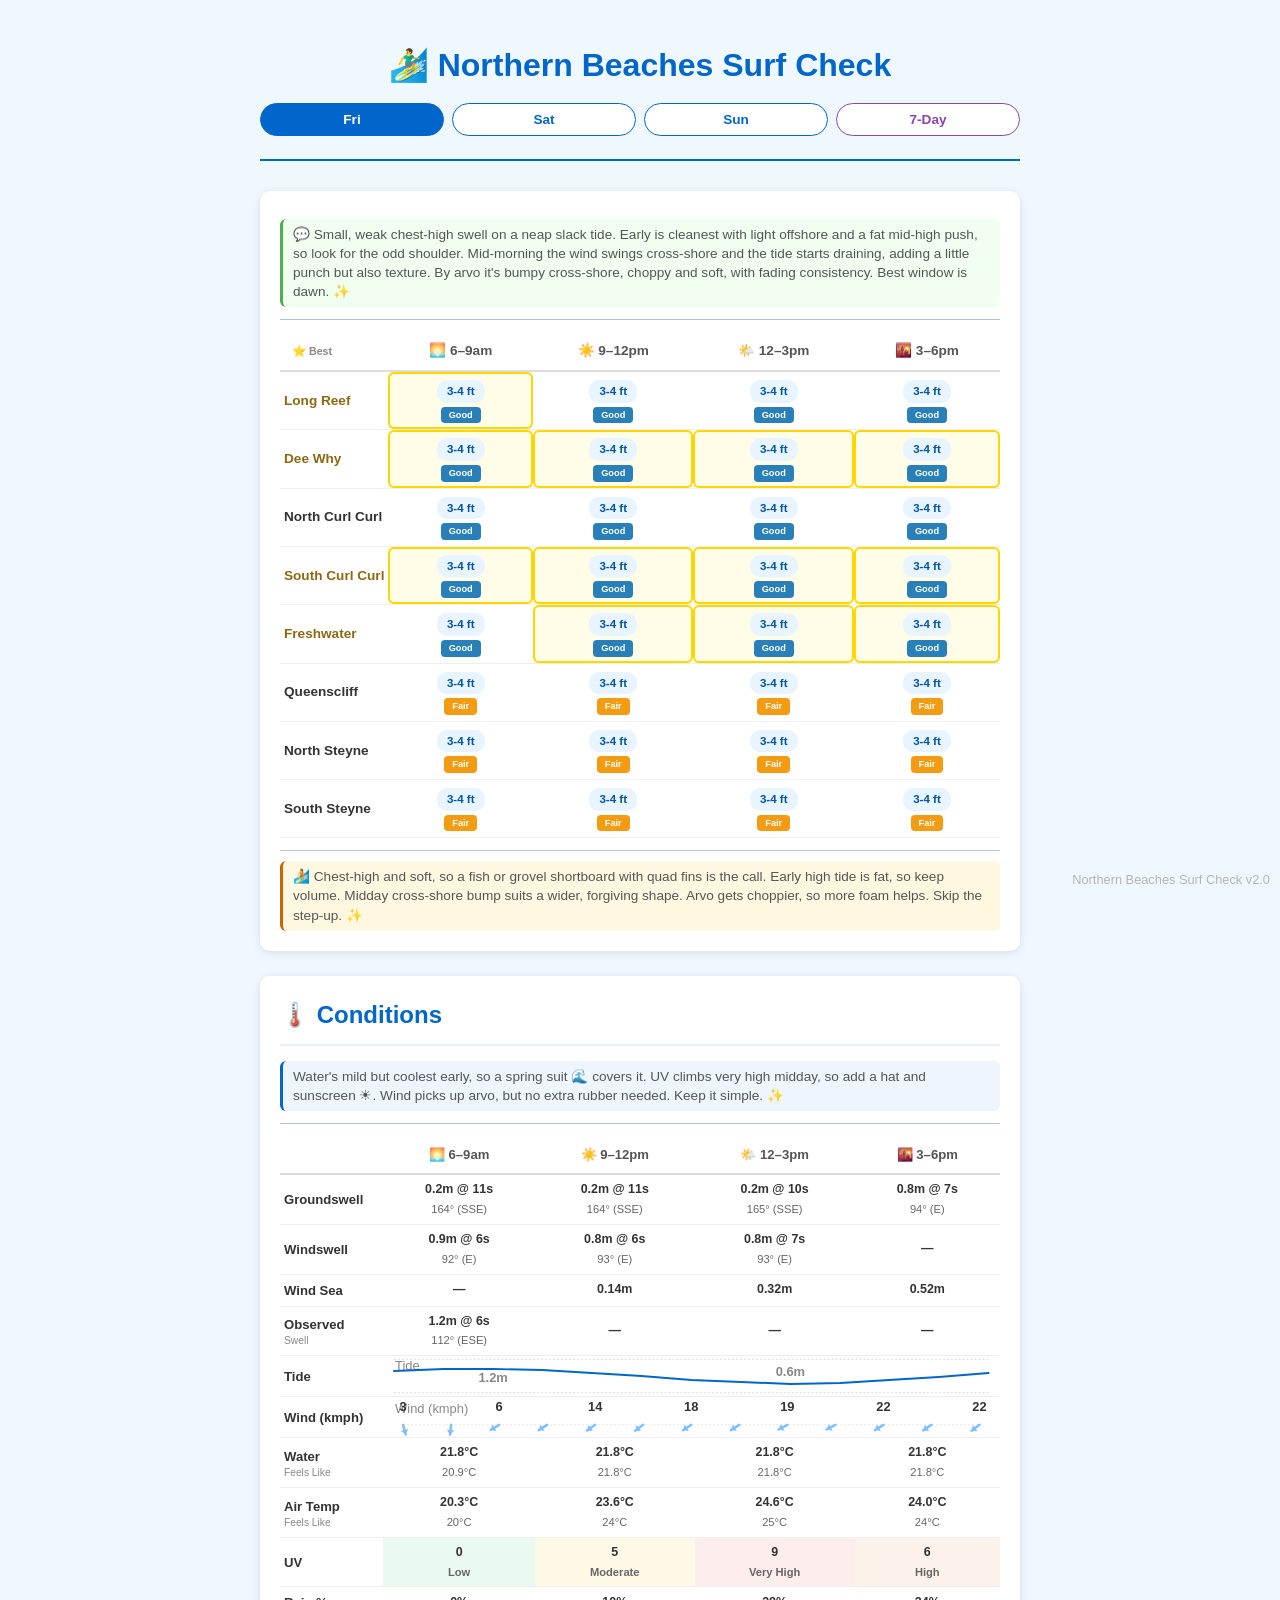
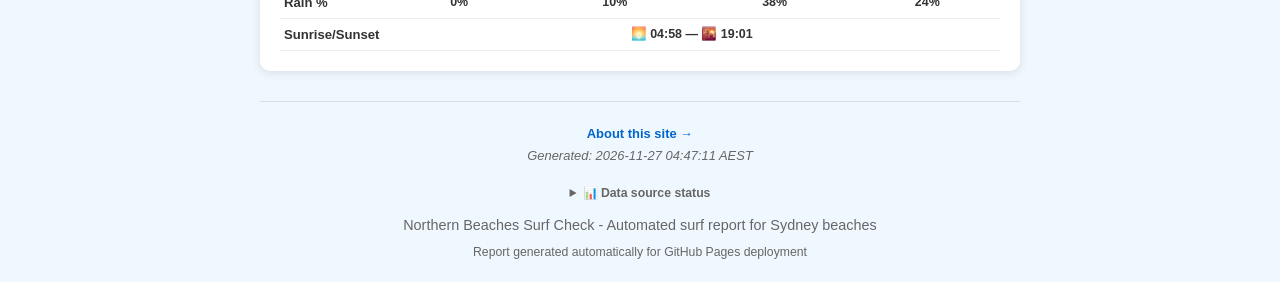
==== index.html @ 26c24b38 "Daily surf report 2026-11-27" ====
<!DOCTYPE html>
<html lang="en">
<head>
  <meta charset="UTF-8">
  <meta name="viewport" content="width=device-width, initial-scale=1.0, user-scalable=no">
  <title>Northern Beaches Surf Check</title>
  <style>
/* Northern Beaches Surf Check — main stylesheet */
* {
    margin: 0;
    padding: 0;
    box-sizing: border-box;
}
html {
    overflow-x: hidden;
}
body {
    font-family: -apple-system, BlinkMacSystemFont, 'Segoe UI', Roboto, sans-serif;
    line-height: 1.6;
    color: #333;
    max-width: 800px;
    margin: 0 auto;
    padding: 100px 20px 20px;
    background-color: #f0f8ff;
    overflow-x: hidden;
}
header {
    position: fixed;
    top: 0;
    left: 0;
    right: 0;
    z-index: 100;
    background: #f0f8ff;
    display: flex;
    flex-direction: column;
    align-items: center;
    gap: 4px;
    padding: 6px 10px;
    border-bottom: 2px solid #0066cc;
}
h1 {
    color: #0066cc;
    font-size: 0.95em;
    margin: 0;
}
.day-nav {
    display: flex;
    gap: 8px;
    justify-content: space-between;
    margin-bottom: 8px;
    width: 100%;
}
.day-btn {
    flex: 1;
    min-width: 0;
    padding: 8px 8px;
    border: 1.5px solid #0066cc;
    border-radius: 20px;
    background: white;
    color: #0066cc;
    font-size: 0.85em;
    font-weight: 700;
    cursor: pointer;
    transition: background 0.15s, color 0.15s;
}
@media (max-width: 400px) {
    .day-btn { padding: 7px 6px; font-size: 0.8em; }
    .day-nav { gap: 6px; }
}
.day-btn:hover {
    background: #e6f2ff;
}
.day-btn.active {
    background: #0066cc;
    color: white;
}
.outlook-btn {
    border-color: #8e44ad;
    color: #8e44ad;
}
.outlook-btn:hover {
    background: #f3e8ff;
}
.day-btn.active.outlook-btn {
    background: #8e44ad;
    border-color: #8e44ad;
    color: white;
}
.timeframe-nav {
    display: flex;
    gap: 4px;
    flex-wrap: wrap;
    justify-content: center;
    width: 100%;
}
.tf-btn {
    padding: 4px 10px;
    border: 1.5px solid #0066cc;
    border-radius: 20px;
    background: white;
    color: #0066cc;
    font-size: 0.75em;
    font-weight: 600;
    cursor: pointer;
    transition: background 0.15s, color 0.15s;
    white-space: nowrap;
}
.tf-btn:hover {
    background: #e6f2ff;
}
.tf-btn.active {
    background: #0066cc;
    color: white;
}
.timestamp {
    color: #666;
    font-style: italic;
    font-size: 0.6em;
    margin: 0;
}
@media (min-width: 600px) {
    body {
        padding: 20px;
    }
    header {
        position: static;
        display: flex;
        flex-direction: column;
        padding: 20px 0 15px;
        margin-bottom: 30px;
    }
    h1 {
        font-size: 2.0em;
        margin-bottom: 8px;
    }
    .timeframe-nav {
        gap: 8px;
        margin-bottom: 6px;
    }
    .tf-btn {
        padding: 6px 18px;
        font-size: 0.9em;
    }
    .timestamp {
        font-size: 0.9em;
    }
}
.section {
    background: white;
    margin-bottom: 25px;
    padding: 20px;
    border-radius: 10px;
    box-shadow: 0 2px 10px rgba(0,0,0,0.1);
}
h2 {
    color: #0066cc;
    border-bottom: 2px solid #e6f2ff;
    padding-bottom: 10px;
    margin-bottom: 15px;
}
.condition-item {
    display: flex;
    justify-content: space-between;
    margin-bottom: 10px;
    padding: 10px;
    background-color: #f8f9fa;
    border-radius: 5px;
    cursor: help;
    border-bottom: 1px dashed #ccc;
}
.label {
    font-weight: 600;
    color: #555;
}
.value {
    font-weight: 500;
    color: #333;
    cursor: help;
    position: relative;
}
.value .tooltip {
    visibility: hidden;
    opacity: 0;
    position: absolute;
    bottom: calc(100% + 8px);
    left: 50%;
    transform: translateX(-50%);
    background: #333;
    color: #fff;
    padding: 6px 10px;
    border-radius: 6px;
    font-size: 0.8rem;
    font-weight: 400;
    white-space: nowrap;
    z-index: 10;
    pointer-events: none;
    transition: opacity 0.15s ease;
}
.value .tooltip::after {
    content: '';
    position: absolute;
    top: 100%;
    left: 50%;
    transform: translateX(-50%);
    border: 6px solid transparent;
    border-top-color: #333;
}
.value:hover .tooltip {
    visibility: visible;
    opacity: 1;
}
.surf-label {
    position: relative;
    cursor: help;
}
.surf-label .tooltip {
    visibility: hidden;
    opacity: 0;
    position: absolute;
    bottom: calc(100% + 4px);
    left: 50%;
    transform: translateX(-50%);
    background: #333;
    color: #fff;
    padding: 3px 7px;
    border-radius: 4px;
    font-size: 0.7rem;
    font-weight: 400;
    white-space: nowrap;
    z-index: 10;
    pointer-events: none;
}
.surf-label:hover .tooltip {
    visibility: visible;
    opacity: 1;
}
.beach-grid {
    display: grid;
    grid-template-columns: repeat(auto-fit, minmax(250px, 1fr));
    gap: 20px;
    margin-top: 20px;
}
.beach-card {
    border: 2px solid #e6f2ff;
    border-radius: 10px;
    padding: 15px;
    background-color: #f8f9fa;
}
.beach-name {
    font-size: 1.3em;
    font-weight: bold;
    color: #0066cc;
    margin-bottom: 10px;
    display: flex;
    justify-content: space-between;
    align-items: center;
}
.beach-aspect {
    font-size: 0.9em;
    color: #666;
    background: #e6f2ff;
    padding: 2px 6px;
    border-radius: 3px;
}
.surf-info {
    display: flex;
    justify-content: space-between;
    margin: 10px 0;
}
.surf-detail {
    text-align: center;
}
.surf-value {
    font-size: 1.5em;
    font-weight: bold;
    color: #0066cc;
}
.surf-label {
    font-size: 0.9em;
    color: #666;
}
.beach-card .surf-info {
    display: grid;
    grid-template-columns: repeat(4, 1fr);
    gap: 4px;
}
.beach-card .surf-detail .surf-value {
    font-size: 1.1em;
    white-space: nowrap;
}
.beach-card .surf-detail:first-child .surf-value {
    display: inline-block;
    border: 2px solid #b3d4ff;
    border-radius: 8px;
    padding: 2px 10px;
    background: #f0f8ff;
}
.beach-card .surf-detail .surf-value {
    min-height: 2.2em;
    display: inline-flex;
    align-items: center;
    justify-content: center;
}
.rating-row {
    margin: 10px 0;
    display: flex;
    align-items: center;
    gap: 8px;
}
.rating-badge {
    display: inline-block;
    font-size: 0.85em;
    font-weight: 700;
    color: #fff;
    padding: 3px 12px;
    border-radius: 12px;
    white-space: nowrap;
}
.board {
    font-weight: bold;
    color: #8b4513;
    background: #f5deb3;
    padding: 2px 6px;
    border-radius: 3px;
    font-size: 0.9em;
}
.board-rec {
    font-size: 0.85em;
    color: #555;
    background: #fff8e1;
    padding: 6px 10px;
    border-radius: 6px;
    margin-top: 4px;
    border-left: 3px solid #cc6600;
    line-height: 1.4;
}
.rec-sep {
    border: none;
    border-top: 1.5px solid #b0c8d8;
    margin: 12px 0 10px 0;
}
.forecaster-note {
    font-size: 0.85em;
    color: #555;
    background: #f0fff0;
    padding: 6px 10px;
    border-radius: 6px;
    margin-top: 8px;
    border-left: 3px solid #4caf50;
    line-height: 1.4;
}
.gear-note {
    font-size: 0.85em;
    color: #555;
    background: #eef5ff;
    padding: 6px 10px;
    border-radius: 6px;
    margin-top: 4px;
    border-left: 3px solid #0066cc;
    line-height: 1.4;
}
.outlook-llm-note {
    font-size: 0.9em;
    color: #444;
    background: #f9f0ff;
    padding: 10px 14px;
    border-radius: 8px;
    margin-top: 12px;
    border-left: 3px solid #8e44ad;
    line-height: 1.5;
}
.conditions-grid {
    display: grid;
    grid-template-columns: 1fr 1fr;
    gap: 20px;
    margin-bottom: 25px;
}
.conditions-grid .section {
    margin-bottom: 0;
}
@media (max-width: 600px) {
    .conditions-grid {
        grid-template-columns: 1fr;
    }
}
.rec-card {
    text-align: center;
    padding: 20px;
    background: #e6f2ff;
    border-radius: 10px;
}
.best-beach-cards {
    display: flex;
    flex-direction: column;
    gap: 10px;
    margin-top: 12px;
    margin-bottom: 12px;
}
.best-beach-card {
    display: flex;
    align-items: center;
    justify-content: flex-start;
    gap: 14px;
    padding: 14px 18px;
    width: 100%;
    background: #fffde7;
    border: 2px solid #ffd700;
    border-radius: 10px;
    text-decoration: none;
    transition: transform 0.1s, box-shadow 0.1s;
    cursor: pointer;
    flex-wrap: nowrap;
}
.best-beach-card:hover {
    transform: translateY(-2px);
    box-shadow: 0 4px 12px rgba(255, 215, 0, 0.4);
}
.best-beach-card-badge {
    display: inline-block;
    background: #ffd700;
    color: #8b6914;
    font-size: 0.7em;
    font-weight: bold;
    padding: 2px 8px;
    border-radius: 10px;
    white-space: nowrap;
}
.best-beach-card-name {
    font-weight: bold;
    color: #0066cc;
    font-size: 1.0em;
    overflow: hidden;
    text-overflow: ellipsis;
    white-space: nowrap;
    flex-shrink: 1;
    min-width: 0;
}
.best-beach-card-wave {
    font-weight: bold;
    color: #0066cc;
    font-size: 1.0em;
    display: inline-block;
    border: 2px solid #b3d4ff;
    border-radius: 8px;
    padding: 2px 10px;
    background: #f0f8ff;
    flex-shrink: 0;
}
.best-beach-card-rating {
    flex-shrink: 0;
}
@media (max-width: 420px) {
    .best-beach-card-badge {
        display: none;
    }
    .best-beach-card {
        gap: 6px;
        padding: 10px 10px;
    }
    .best-beach-card-wave {
        font-size: 0.85em;
        padding: 1px 7px;
    }
    .best-beach-card-rating {
        font-size: 0.85em;
    }
    .best-beach-card-name {
        font-size: 0.85em;
    }
}
.rec-detail {
    font-size: 0.95em;
    color: #555;
    margin-top: 4px;
}
.summary-label {
    font-size: 0.9em;
    color: #555;
}
.footer {
    text-align: center;
    margin-top: 30px;
    padding-top: 20px;
    border-top: 1px solid #ddd;
    color: #666;
    font-size: 0.9em;
}
.watermark {
    position: fixed;
    bottom: 10px;
    right: 10px;
    font-size: 0.8em;
    color: #999;
    opacity: 0.7;
}
.beach-card-best {
    border-color: #ffd700;
    border-width: 3px;
    background: linear-gradient(135deg, #fffde7 0%, #fff8e1 100%);
}
.best-beach-badge {
    display: inline-block;
    background: #ffd700;
    color: #8b6914;
    font-size: 0.8em;
    font-weight: bold;
    padding: 2px 8px;
    border-radius: 10px;
    white-space: nowrap;
}
@media (max-width: 599px) {
    .timeframe-content {
        margin-top: 10px;
    }
}

/* ── Interactive Timeline Chart ──────────────────────── */
.timeline-chart {
    width: 100%;
    margin: 4px 0 2px 0;
}
.tl-day {
    display: none;
}
.tl-day-label {
    display: none;
}
.tl-info-bar {
    font-size: 0.65em;
    color: #333;
    text-align: center;
    padding: 3px 0 3px 0;
    line-height: 1.3;
    white-space: nowrap;
    overflow: hidden;
    text-overflow: ellipsis;
}
.tl-slider {
    position: relative;
    height: 26px;
    margin: 0 16px;
    cursor: pointer;
    touch-action: none;
}
.tl-slider-track {
    position: absolute;
    top: 50%;
    left: 0;
    right: 0;
    height: 4px;
    background: #bbbbbb;
    border-radius: 3px;
    transform: translateY(-50%);
}
.tl-slider-dot {
    position: absolute;
    top: 50%;
    width: 18px;
    height: 18px;
    border-radius: 50%;
    background: white;
    border: 3px solid #b3d4ff;
    transform: translate(-50%, -50%);
    cursor: pointer;
    transition: background 0.15s, border-color 0.15s, transform 0.15s, box-shadow 0.15s;
    z-index: 1;
}
.tl-slider-dot:hover {
    background: #e6f2ff;
    border-color: #0066cc;
}
.tl-slider-dot.active {
    background: #0066cc;
    border-color: #0066cc;
    transform: translate(-50%, -50%) scale(1.3);
    box-shadow: 0 0 6px rgba(0, 102, 204, 0.4);
}

@media (min-width: 600px) {
    .timeline-chart {
        margin: 6px 0 4px 0;
        max-width: 700px;
    }
}

/* ── Beach Matrix Table (daily overview) ──────────────────── */
.beach-matrix-wrap {
    overflow-x: auto;
    margin-top: 12px;
    -webkit-overflow-scrolling: touch;
}
.beach-matrix {
    width: 100%;
    border-collapse: collapse;
    font-size: 0.85em;
    min-width: 480px;
}
.bm-header {
    padding: 8px 6px;
    text-align: center;
    font-weight: 600;
    color: #555;
    border-bottom: 2px solid #ddd;
    white-space: nowrap;
}
.bm-beach-col {
    text-align: left;
    width: 100px;
    min-width: 80px;
}
.bm-tf-col {
    width: auto;
}
.bm-row td {
    padding: 6px 4px;
    border-bottom: 1px solid #eee;
    vertical-align: middle;
}
.bm-beach-cell {
    font-weight: 600;
    color: #333;
    padding-left: 4px;
    white-space: nowrap;
}
.bm-cell {
    text-align: center;
    padding: 8px 4px;
    border-radius: 4px;
    transition: background 0.15s;
}
.bm-cell-best {
    background: #fffde7;
    box-shadow: inset 0 0 0 2px #ffd700;
    border-radius: 6px;
}
.bm-row-best .bm-beach-cell {
    color: #8b6914;
}
.bm-cell-wave {
    font-weight: bold;
    color: #0066cc;
    font-size: 0.95em;
    margin-bottom: 2px;
}

.bm-cell-rating {
    font-size: 0.85em;
}
.bm-cell-rating .rating-badge {
    font-size: 0.8em;
    padding: 1px 8px;
}
@media (max-width: 420px) {
    .beach-matrix {
        font-size: 0.75em;
        min-width: 360px;
    }
    .bm-cell-wave {
        font-size: 0.85em;
    }
    .bm-beach-cell {
        font-size: 0.85em;
    }
}

/* ── Best Toggle ──────────────────────────────────────────── */
.bm-best-toggle {
    cursor: pointer;
    user-select: none;
    -webkit-user-select: none;
    display: inline-flex;
    align-items: center;
    gap: 2px;
    font-size: 0.78em;
    font-weight: 600;
    color: #888;
    padding: 2px 6px;
    border-radius: 4px;
    transition: color 0.2s, background 0.2s;
}
.bm-best-toggle:hover {
    background: #eef6ff;
    color: #0066cc;
}
.bm-best-toggle.active {
    color: #8b6914;
    background: #fffde7;
}
.bm-best-icon {
    display: inline-block;
    transition: transform 0.3s ease;
    font-size: 1.1em;
    line-height: 1;
}
.bm-best-toggle.active .bm-best-icon {
    transform: rotate(360deg) scale(0.85);
}

/* ── Row hiding for best toggle ─────────────────────────── */
.bm-row-hide {
    display: none !important;
}

/* ── UV Index Cell Styling ────────────────────────────── */
.uv-cell {
    font-weight: 700;
}
.uv-low {
    color: #27ae60;
    background: #eafaf1;
}
.uv-moderate {
    color: #f39c12;
    background: #fef9e7;
}
.uv-high {
    color: #e67e22;
    background: #fdf2e9;
}
.uv-very-high {
    color: #e74c3c;
    background: #fdedec;
}
.uv-extreme {
    color: #8e44ad;
    background: #f4ecf7;
}
.uv-unknown {
    color: #999;
}

/* ── Conditions Matrix ─────────────────────────────────────── */
.conditions-matrix {
    width: 100%;
    border-collapse: collapse;
    font-size: 0.82em;
    min-width: 400px;
}
.cm-row td {
    padding: 5px 4px;
    border-bottom: 1px solid #eee;
    vertical-align: middle;
}
.cm-label-cell {
    font-weight: 600;
    color: #333;
    padding: 6px 4px 6px 8px;
    white-space: nowrap;
    width: 60px;
    min-width: 50px;
}
.cm-label-sub {
    font-size: 0.78em;
    font-weight: 500;
    color: #888;
    line-height: 1.2;
}
.cm-cell {
    text-align: center;
    padding: 6px 4px;
}
.cm-cell-value {
    font-weight: 600;
    color: #333;
    font-size: 0.95em;
}
.cm-cell-detail {
    font-size: 0.85em;
    color: #666;
    margin-top: 1px;
}
.cm-sunrise {
    font-size: 0.85em;
    color: #666;
    text-align: center;
    margin-top: 10px;
    padding-top: 8px;
    border-top: 1px solid #eee;
}
@media (max-width: 420px) {
    .conditions-matrix {
        font-size: 0.72em;
        min-width: 320px;
    }
    .cm-cell-value {
        font-size: 0.85em;
    }
    .cm-label-cell {
        font-size: 0.85em;
    }
}

/* Whole-day beach detail cards */
.beach-day-card {
    margin-top: 10px;
    border: 1px solid #e0e0e0;
    border-radius: 8px;
    padding: 10px;
    background: #fff;
}
.beach-day-header {
    display: flex;
    justify-content: space-between;
    align-items: center;
    margin-bottom: 8px;
}
.beach-day-name {
    font-weight: bold;
    font-size: 1em;
    color: #333;
}
.beach-day-aspect {
    font-size: 0.8em;
    color: #888;
}
.beach-day-cells {
    display: grid;
    grid-template-columns: repeat(4, 1fr);
    gap: 6px;
}
.beach-day-header-row {
    display: grid;
    grid-template-columns: repeat(4, 1fr);
    gap: 6px;
    margin-bottom: 4px;
}
.beach-day-header-cell {
    text-align: center;
    font-size: 0.78em;
    font-weight: 600;
    color: #666;
    padding: 2px 0;
}
.beach-day-cell {
    border: 1px solid #e8e8e8;
    border-radius: 6px;
    padding: 6px;
    background: #fafafa;
    font-size: 0.8em;
    min-width: 0;
    text-align: center;
}
.beach-day-best {
    border-color: #ffd700;
    background: #fffef0;
}
.bd-tf-label {
    font-weight: bold;
    font-size: 0.9em;
    color: #555;
    margin-bottom: 4px;
}
.rating-badge {
    display: inline-block;
    font-size: 0.8em;
    padding: 1px 8px;
    border-radius: 4px;
    color: #fff;
    font-weight: bold;
    max-width: 100%;
    box-sizing: border-box;
}
.beach-aspect-box {
    display: inline-block;
    background: #e8f4ff;
    color: #0055a5;
    font-weight: 600;
    font-size: 0.85em;
    padding: 2px 10px;
    border-radius: 4px;
    margin-left: auto;
    min-width: 40px;
    text-align: center;
}
.beach-day-header {
    display: flex;
    align-items: center;
    justify-content: space-between;
}
.bd-detail {
    color: #666;
    font-size: 0.85em;
    line-height: 1.3;
}
.bd-board {
    font-size: 0.85em;
    color: #555;
    background: #fff8e1;
    padding: 5px 10px;
    border-radius: 6px;
    margin-top: 6px;
    border-left: 3px solid #cc6600;
    line-height: 1.4;
}
.bd-note {
    font-size: 0.82em;
    color: #555;
    background: #f0fff0;
    border-left: 2px solid #4caf50;
    padding: 5px 8px;
    margin-top: 6px;
    border-radius: 4px;
    line-height: 1.4;
}

/* Rounded blue wave height boxes */
.bm-cell-wave {
    display: inline-block;
    background: #e8f4ff;
    color: #0055a5;
    font-weight: 600;
    font-size: 0.85em;
    padding: 2px 10px;
    border-radius: 10px;
    margin: 2px 0;
}

/* Detail items stacked vertically */
.bd-detail {
    color: #666;
    font-size: 0.82em;
    line-height: 1.3;
    text-align: center;
    margin-top: 2px;
}

/* ── Beach Detail Modal ──────────────────────── */
.beach-modal-overlay {
    display: none;
    position: fixed;
    inset: 0;
    z-index: 1000;
    background: rgba(0,0,0,0.5);
    justify-content: center;
    align-items: center;
    padding: 16px;
    overscroll-behavior: none;
    -webkit-overflow-scrolling: auto;
}
.beach-modal-overlay.open {
    display: flex;
}
.beach-modal {
    background: #fff;
    border-radius: 12px;
    max-width: 480px;
    width: 100%;
    max-height: min(90vh, 600px);
    display: flex;
    flex-direction: column;
    box-shadow: 0 8px 40px rgba(0,0,0,0.25);
    animation: modalFadeIn 0.2s ease;
    position: relative;
    border: 1.5px solid #bfd8f0;
}
@keyframes modalFadeIn {
    from { opacity: 0; transform: translateY(20px); }
    to { opacity: 1; transform: translateY(0); }
}
.beach-modal-titlebar {
    display: flex;
    align-items: center;
    justify-content: space-between;
    padding: 10px 14px;
    background: linear-gradient(135deg, #e6f2ff 0%, #cce5ff 100%);
    border-bottom: 1.5px solid #bfd8f0;
    border-radius: 11px 11px 0 0;
    flex-shrink: 0;
}
.beach-modal-title {
    display: flex;
    align-items: center;
    gap: 8px;
    flex: 1;
    min-width: 0;
}
.beach-modal-title-name {
    font-weight: 700;
    font-size: 1.05em;
    color: #0066cc;
    white-space: nowrap;
    overflow: hidden;
    text-overflow: ellipsis;
}
.beach-modal-title-aspect {
    display: inline-flex;
    align-items: center;
    justify-content: center;
    background: #e8f4ff;
    color: #0055a5;
    font-weight: 600;
    font-size: 0.83em;
    padding: 2px 10px;
    border-radius: 4px;
    white-space: nowrap;
    flex-shrink: 0;
    line-height: 1.5;
    margin-left: auto;
    margin-right: 8px;
}
.beach-modal-close {
    background: transparent;
    border: 1.5px solid #99c6e6;
    width: 32px;
    height: 32px;
    border-radius: 6px;
    font-size: 1.1em;
    line-height: 1;
    text-align: center;
    cursor: pointer;
    color: #0066cc;
    transition: background 0.12s, color 0.12s;
    flex-shrink: 0;
    display: flex;
    align-items: center;
    justify-content: center;
}
.beach-modal-close:hover {
    background: #0066cc;
    color: white;
}
.beach-modal-close:active {
    background: #004d99;
    color: white;
}
.beach-modal-body {
    padding: 12px 20px 20px;
    overflow-y: auto;
    -webkit-overflow-scrolling: touch;
    overscroll-behavior: contain;
    touch-action: pan-y;
}
.beach-note-modal {
    font-size: 0.82em;
    color: #777;
    line-height: 1.4;
    margin-bottom: 4px;
}
.beach-modal-body .beach-card {
    border: none;
    background: transparent;
    padding: 0;
}
.beach-modal-body .beach-card-best {
    background: transparent;
    border: none;
}
.beach-modal-body .beach-day-card {
    border: none;
    background: transparent;
    padding: 0;
    margin-top: 0;
}
.beach-modal-body .beach-day-header {
    margin-bottom: 12px;
}
.beach-modal-body .beach-day-name {
    font-size: 1.4em;
}

/* ── Compact Beach List (timeframe view) ──────── */
.beach-list {
    display: flex;
    flex-direction: column;
    gap: 2px;
    margin-top: 12px;
}
.beach-list-row {
    display: flex;
    align-items: center;
    gap: 10px;
    padding: 10px 14px;
    background: #f8f9fa;
    border: 1.5px solid #e6f2ff;
    border-radius: 10px;
    cursor: pointer;
    transition: background 0.12s, border-color 0.12s;
    -webkit-tap-highlight-color: transparent;
    touch-action: manipulation;
}
.beach-list-row:hover {
    background: #eef6ff;
    border-color: #99ccff;
}
.beach-list-row:active {
    background: #dceeff;
}
.beach-list-row-beach {
    font-weight: bold;
    color: #0066cc;
    font-size: 1em;
    min-width: 80px;
}
.beach-list-row-wave {
    font-weight: bold;
    color: #0066cc;
    display: inline-block;
    border: 2px solid #b3d4ff;
    border-radius: 8px;
    padding: 1px 10px;
    background: #f0f8ff;
    font-size: 0.9em;
    white-space: nowrap;
}
.beach-list-row .rating-badge {
    font-size: 0.75em;
    padding: 1px 8px;
    white-space: nowrap;
}
.beach-list-row-exp {
    font-size: 0.8em;
    color: #888;
    margin-left: auto;
    white-space: nowrap;
}
.beach-list-row:first-child {
    border-color: #ffd700;
    background: #fffde7;
}
.beach-list-row:first-child:hover {
    background: #fff8d0;
}

/* ── Matrix rows clickable for modal ──────────── */
.bm-row {
    cursor: pointer;
    transition: background 0.12s;
    -webkit-tap-highlight-color: transparent;
    touch-action: manipulation;
}
.bm-row:hover {
    background: #eef6ff;
}
.bm-row:active {
    background: #dceeff;
}
.bm-row-best:hover {
    background: #fff8d0;
}
.bm-row-best:active {
    background: #ffeaa0;
}

/* Hide beach day cards from normal flow, show in modal */
.beach-day-cards-section {
    display: none;
}

/* Per-beach card tide row */
.bd-tide-row {
    display: flex;
    align-items: center;
    gap: 6px;
    padding: 4px 8px;
    font-size: 0.78em;
    color: #555;
}
.bd-tide-label {
    white-space: nowrap;
    font-weight: 600;
}

/* Beach matrix full-width tide row */
.tide-row {
    border-top: 1px solid #e0e0e0;
    border-bottom: 1px solid #e0e0e0;
    background: #fafafa;
}
.tide-label {
    text-align: center;
    font-size: 0.85em;
    padding: 2px 6px !important;
    vertical-align: middle;
}
.tide-cell {
    padding: 2px 10px !important;
}
.tide-cell svg {
    width: 100%;
    height: 24px;
    display: block;
}

/* Conditions matrix whole-day tide cell */
.cm-tide-svg {
    padding: 2px 10px !important;
}
.cm-tide-svg svg {
    width: 100%;
    height: 36px;
    display: block;
}
.cm-wind-svg {
    padding: 2px 10px !important;
}
.cm-wind-svg svg {
    width: 100%;
    height: auto;
    display: block;
}

/* Beach card whole-day SVG rows */
.bd-tide-wind-sep {
    margin-top: 4px !important;
    margin-bottom: 4px !important;
}
.bd-svg-row {
    display: flex;
    align-items: center;
    gap: 8px;
    padding: 2px 4px;
}
.bd-svg-label {
    font-size: 0.8em;
    width: 22px;
    flex-shrink: 0;
    text-align: center;
}
.bd-svg-label-wind {
    font-size: 0.9em;
}
.bd-svg-row svg {
    flex: 1;
    min-width: 0;
    display: block;
}

/* Per-beach card wind row */
.bd-wind-row {
    display: flex;
    align-items: center;
    justify-content: center;
    gap: 3px;
    margin-top: 2px;
}

/* Beach day cells scrollable container */
/* Beach day cells grid (override if flex set elsewhere) */
.beach-day-cells {
    display: grid !important;
    grid-template-columns: repeat(4, 1fr) !important;
    gap: 8px;
    padding: 4px;
}
.beach-day-cells::-webkit-scrollbar {
    height: 4px;
}
.beach-day-cells::-webkit-scrollbar-thumb {
    background: #ccc;
    border-radius: 2px;
}

/* Beach cards in the modal — let the modal handle vertical scrolling */

/* ── Surf Compass (inside beach-day-cell) ────────────── */
.sc-sep {
    margin: 4px 0;
    border: none;
    border-top: 1px solid #d5d5d5;
}
.sc-compass-wrap {
    display: flex;
    justify-content: center;
    align-items: center;
    margin-top: 2px;
}
.sc-compass-wrap svg {
    width: 60px;
    height: 60px;
    max-width: 100%;
}

@media (max-width: 420px) {
    .sc-compass-wrap svg {
        width: 52px;
        height: 52px;
    }
}


    color: #333;
    margin-top: 6px;
    line-height: 1.5;
}

/* ── Stale data banner ────────────────────────────── */
.stale-banner {
    background: #fff3cd;
    border: 1px solid #f0c020;
    border-radius: 6px;
    padding: 10px 14px;
    margin: 8px 12px;
    display: flex;
    align-items: center;
    gap: 8px;
    font-size: 0.85em;
    line-height: 1.4;
}
.stale-banner-icon {
    font-size: 1.3em;
}
.stale-banner-text {
    flex: 1;
    color: #856404;
}
.stale-banner-detail {
    color: #6c5b01;
    font-size: 0.9em;
    font-weight: 600;
}


</style>
</head>
<body>
  <header>
    <h1>🏄‍♂️ Northern Beaches Surf Check</h1>
    <nav class="day-nav">
      <button class="day-btn active" data-day="today" onclick="showDay('today')">Fri</button>
      <button class="day-btn" data-day="tomorrow" onclick="showDay('tomorrow')">Sat</button>
      <button class="day-btn" data-day="ubermorgan" onclick="showDay('ubermorgan')">Sun</button>
      <button class="day-btn outlook-btn" data-day="outlook" onclick="showOutlook()">7-Day</button>
    </nav>
  </header>

  

  <!-- Beach detail modal (shared) -->
  <div class="beach-modal-overlay" id="beachModalOverlay">
    <div class="beach-modal" id="beachModal">
      <div class="beach-modal-titlebar">
        <span class="beach-modal-title" id="beachModalTitle">Beach Details</span>
        <button class="beach-modal-close" onclick="closeBeachModal()" aria-label="Close">✕</button>
      </div>
      <div class="beach-modal-body" id="beachModalBody"></div>
    </div>
  </div>

  
  <div class="daily-overview" data-day="today">
  <div class="section">
    
    <div class="forecaster-note">💬 Small, weak chest-high swell on a neap slack tide. Early is cleanest with light offshore and a fat mid-high push, so look for the odd shoulder. Mid-morning the wind swings cross-shore and the tide starts draining, adding a little punch but also texture. By arvo it's bumpy cross-shore, choppy and soft, with fading consistency. Best window is dawn. ✨</div>
    
    <hr class="rec-sep">

    <div class="beach-matrix-wrap">
      <table class="beach-matrix">
        <thead>
          <tr>
            <th class="bm-header bm-beach-col"><span class="bm-best-toggle" onclick="toggleBestRows()" role="button" tabindex="0"><span class="bm-best-icon">⭐</span> Best</span></th>
            
            <th class="bm-header bm-tf-col">🌅 6–9am</th>
            
            <th class="bm-header bm-tf-col">☀️ 9–12pm</th>
            
            <th class="bm-header bm-tf-col">🌤️ 12–3pm</th>
            
            <th class="bm-header bm-tf-col">🌇 3–6pm</th>
            
          </tr>
        </thead>
        <tbody>
          
          <tr class="bm-row bm-row-best" data-beach-name="Long Reef">
            <td class="bm-beach-cell">Long Reef</td>
            
            <td class="bm-cell bm-cell-best">
              <div class="bm-cell-wave">3-4 ft</div>
              <div class="bm-cell-rating"><span class="rating-badge" style="background:#2980b9">Good</span></div>
            </td>
            
            <td class="bm-cell">
              <div class="bm-cell-wave">3-4 ft</div>
              <div class="bm-cell-rating"><span class="rating-badge" style="background:#2980b9">Good</span></div>
            </td>
            
            <td class="bm-cell">
              <div class="bm-cell-wave">3-4 ft</div>
              <div class="bm-cell-rating"><span class="rating-badge" style="background:#2980b9">Good</span></div>
            </td>
            
            <td class="bm-cell">
              <div class="bm-cell-wave">3-4 ft</div>
              <div class="bm-cell-rating"><span class="rating-badge" style="background:#2980b9">Good</span></div>
            </td>
            
          </tr>
          
          <tr class="bm-row bm-row-best" data-beach-name="Dee Why">
            <td class="bm-beach-cell">Dee Why</td>
            
            <td class="bm-cell bm-cell-best">
              <div class="bm-cell-wave">3-4 ft</div>
              <div class="bm-cell-rating"><span class="rating-badge" style="background:#2980b9">Good</span></div>
            </td>
            
            <td class="bm-cell bm-cell-best">
              <div class="bm-cell-wave">3-4 ft</div>
              <div class="bm-cell-rating"><span class="rating-badge" style="background:#2980b9">Good</span></div>
            </td>
            
            <td class="bm-cell bm-cell-best">
              <div class="bm-cell-wave">3-4 ft</div>
              <div class="bm-cell-rating"><span class="rating-badge" style="background:#2980b9">Good</span></div>
            </td>
            
            <td class="bm-cell bm-cell-best">
              <div class="bm-cell-wave">3-4 ft</div>
              <div class="bm-cell-rating"><span class="rating-badge" style="background:#2980b9">Good</span></div>
            </td>
            
          </tr>
          
          <tr class="bm-row" data-beach-name="North Curl Curl">
            <td class="bm-beach-cell">North Curl Curl</td>
            
            <td class="bm-cell">
              <div class="bm-cell-wave">3-4 ft</div>
              <div class="bm-cell-rating"><span class="rating-badge" style="background:#2980b9">Good</span></div>
            </td>
            
            <td class="bm-cell">
              <div class="bm-cell-wave">3-4 ft</div>
              <div class="bm-cell-rating"><span class="rating-badge" style="background:#2980b9">Good</span></div>
            </td>
            
            <td class="bm-cell">
              <div class="bm-cell-wave">3-4 ft</div>
              <div class="bm-cell-rating"><span class="rating-badge" style="background:#2980b9">Good</span></div>
            </td>
            
            <td class="bm-cell">
              <div class="bm-cell-wave">3-4 ft</div>
              <div class="bm-cell-rating"><span class="rating-badge" style="background:#2980b9">Good</span></div>
            </td>
            
          </tr>
          
          <tr class="bm-row bm-row-best" data-beach-name="South Curl Curl">
            <td class="bm-beach-cell">South Curl Curl</td>
            
            <td class="bm-cell bm-cell-best">
              <div class="bm-cell-wave">3-4 ft</div>
              <div class="bm-cell-rating"><span class="rating-badge" style="background:#2980b9">Good</span></div>
            </td>
            
            <td class="bm-cell bm-cell-best">
              <div class="bm-cell-wave">3-4 ft</div>
              <div class="bm-cell-rating"><span class="rating-badge" style="background:#2980b9">Good</span></div>
            </td>
            
            <td class="bm-cell bm-cell-best">
              <div class="bm-cell-wave">3-4 ft</div>
              <div class="bm-cell-rating"><span class="rating-badge" style="background:#2980b9">Good</span></div>
            </td>
            
            <td class="bm-cell bm-cell-best">
              <div class="bm-cell-wave">3-4 ft</div>
              <div class="bm-cell-rating"><span class="rating-badge" style="background:#2980b9">Good</span></div>
            </td>
            
          </tr>
          
          <tr class="bm-row bm-row-best" data-beach-name="Freshwater">
            <td class="bm-beach-cell">Freshwater</td>
            
            <td class="bm-cell">
              <div class="bm-cell-wave">3-4 ft</div>
              <div class="bm-cell-rating"><span class="rating-badge" style="background:#2980b9">Good</span></div>
            </td>
            
            <td class="bm-cell bm-cell-best">
              <div class="bm-cell-wave">3-4 ft</div>
              <div class="bm-cell-rating"><span class="rating-badge" style="background:#2980b9">Good</span></div>
            </td>
            
            <td class="bm-cell bm-cell-best">
              <div class="bm-cell-wave">3-4 ft</div>
              <div class="bm-cell-rating"><span class="rating-badge" style="background:#2980b9">Good</span></div>
            </td>
            
            <td class="bm-cell bm-cell-best">
              <div class="bm-cell-wave">3-4 ft</div>
              <div class="bm-cell-rating"><span class="rating-badge" style="background:#2980b9">Good</span></div>
            </td>
            
          </tr>
          
          <tr class="bm-row" data-beach-name="Queenscliff">
            <td class="bm-beach-cell">Queenscliff</td>
            
            <td class="bm-cell">
              <div class="bm-cell-wave">3-4 ft</div>
              <div class="bm-cell-rating"><span class="rating-badge" style="background:#f39c12">Fair</span></div>
            </td>
            
            <td class="bm-cell">
              <div class="bm-cell-wave">3-4 ft</div>
              <div class="bm-cell-rating"><span class="rating-badge" style="background:#f39c12">Fair</span></div>
            </td>
            
            <td class="bm-cell">
              <div class="bm-cell-wave">3-4 ft</div>
              <div class="bm-cell-rating"><span class="rating-badge" style="background:#f39c12">Fair</span></div>
            </td>
            
            <td class="bm-cell">
              <div class="bm-cell-wave">3-4 ft</div>
              <div class="bm-cell-rating"><span class="rating-badge" style="background:#f39c12">Fair</span></div>
            </td>
            
          </tr>
          
          <tr class="bm-row" data-beach-name="North Steyne">
            <td class="bm-beach-cell">North Steyne</td>
            
            <td class="bm-cell">
              <div class="bm-cell-wave">3-4 ft</div>
              <div class="bm-cell-rating"><span class="rating-badge" style="background:#f39c12">Fair</span></div>
            </td>
            
            <td class="bm-cell">
              <div class="bm-cell-wave">3-4 ft</div>
              <div class="bm-cell-rating"><span class="rating-badge" style="background:#f39c12">Fair</span></div>
            </td>
            
            <td class="bm-cell">
              <div class="bm-cell-wave">3-4 ft</div>
              <div class="bm-cell-rating"><span class="rating-badge" style="background:#f39c12">Fair</span></div>
            </td>
            
            <td class="bm-cell">
              <div class="bm-cell-wave">3-4 ft</div>
              <div class="bm-cell-rating"><span class="rating-badge" style="background:#f39c12">Fair</span></div>
            </td>
            
          </tr>
          
          <tr class="bm-row" data-beach-name="South Steyne">
            <td class="bm-beach-cell">South Steyne</td>
            
            <td class="bm-cell">
              <div class="bm-cell-wave">3-4 ft</div>
              <div class="bm-cell-rating"><span class="rating-badge" style="background:#f39c12">Fair</span></div>
            </td>
            
            <td class="bm-cell">
              <div class="bm-cell-wave">3-4 ft</div>
              <div class="bm-cell-rating"><span class="rating-badge" style="background:#f39c12">Fair</span></div>
            </td>
            
            <td class="bm-cell">
              <div class="bm-cell-wave">3-4 ft</div>
              <div class="bm-cell-rating"><span class="rating-badge" style="background:#f39c12">Fair</span></div>
            </td>
            
            <td class="bm-cell">
              <div class="bm-cell-wave">3-4 ft</div>
              <div class="bm-cell-rating"><span class="rating-badge" style="background:#f39c12">Fair</span></div>
            </td>
            
          </tr>
          
        </tbody>
      </table>
    </div>
    
    <hr class="rec-sep">
    <div class="board-rec">🏄 Chest-high and soft, so a fish or grovel shortboard with quad fins is the call. Early high tide is fat, so keep volume. Midday cross-shore bump suits a wider, forgiving shape. Arvo gets choppier, so more foam helps. Skip the step-up. ✨</div>
    
  </div>

  <div class="section">
    <h2>🌡️ Conditions</h2>
    
    <div class="gear-note">Water's mild but coolest early, so a spring suit 🌊 covers it. UV climbs very high midday, so add a hat and sunscreen ☀. Wind picks up arvo, but no extra rubber needed. Keep it simple. ✨</div>
    
    <hr class="rec-sep">
    <div class="beach-matrix-wrap">
      <table class="conditions-matrix">
        <thead>
          <tr>
            <th class="bm-header bm-beach-col"></th>
            
            <th class="bm-header bm-tf-col">🌅 6–9am</th>
            
            <th class="bm-header bm-tf-col">☀️ 9–12pm</th>
            
            <th class="bm-header bm-tf-col">🌤️ 12–3pm</th>
            
            <th class="bm-header bm-tf-col">🌇 3–6pm</th>
            
          </tr>
        </thead>
        <tbody>
          
          <tr class="cm-row">
            <td class="cm-label-cell">Groundswell</td>
            
            
            <td class="cm-cell">
              <div class="cm-cell-value">0.2m @ 11s</div>
              <div class="cm-cell-detail">164° (SSE)</div>
            </td>
            
            <td class="cm-cell">
              <div class="cm-cell-value">0.2m @ 11s</div>
              <div class="cm-cell-detail">164° (SSE)</div>
            </td>
            
            <td class="cm-cell">
              <div class="cm-cell-value">0.2m @ 10s</div>
              <div class="cm-cell-detail">165° (SSE)</div>
            </td>
            
            <td class="cm-cell">
              <div class="cm-cell-value">0.8m @ 7s</div>
              <div class="cm-cell-detail">94° (E)</div>
            </td>
            
            
          </tr>
          
          <tr class="cm-row">
            <td class="cm-label-cell">Windswell</td>
            
            
            <td class="cm-cell">
              <div class="cm-cell-value">0.9m @ 6s</div>
              <div class="cm-cell-detail">92° (E)</div>
            </td>
            
            <td class="cm-cell">
              <div class="cm-cell-value">0.8m @ 6s</div>
              <div class="cm-cell-detail">93° (E)</div>
            </td>
            
            <td class="cm-cell">
              <div class="cm-cell-value">0.8m @ 7s</div>
              <div class="cm-cell-detail">93° (E)</div>
            </td>
            
            <td class="cm-cell">
              <div class="cm-cell-value">—</div>
              
            </td>
            
            
          </tr>
          
          <tr class="cm-row">
            <td class="cm-label-cell">Wind Sea</td>
            
            
            <td class="cm-cell">
              <div class="cm-cell-value">—</div>
              
            </td>
            
            <td class="cm-cell">
              <div class="cm-cell-value">0.14m</div>
              
            </td>
            
            <td class="cm-cell">
              <div class="cm-cell-value">0.32m</div>
              
            </td>
            
            <td class="cm-cell">
              <div class="cm-cell-value">0.52m</div>
              
            </td>
            
            
          </tr>
          
          <tr class="cm-row">
            <td class="cm-label-cell">Observed<div class="cm-label-sub">Swell</div></td>
            
            
            <td class="cm-cell">
              <div class="cm-cell-value">1.2m @ 6s</div>
              <div class="cm-cell-detail">112° (ESE)</div>
            </td>
            
            <td class="cm-cell">
              <div class="cm-cell-value">—</div>
              
            </td>
            
            <td class="cm-cell">
              <div class="cm-cell-value">—</div>
              
            </td>
            
            <td class="cm-cell">
              <div class="cm-cell-value">—</div>
              
            </td>
            
            
          </tr>
          
          <tr class="cm-row">
            <td class="cm-label-cell">Tide</td>
            
            <td class="cm-cell cm-tide-svg" colspan="4">
              <div class="cm-cell-value"><svg width="600" height="36" viewBox="0 0 600 36" style="vertical-align:middle;overflow:visible;"><text x="2" y="12" font-size="13" fill="#888" font-weight="500">Tide</text><text x="399.6666666666667" y="18.0" text-anchor="middle" font-size="13" fill="#888" font-weight="600">0.6m</text><text x="100.66666666666667" y="24.0" text-anchor="middle" font-size="13" fill="#888" font-weight="600">1.2m</text><line x1="1" y1="35" x2="599" y2="35" stroke="#ccc" stroke-width="0.8" stroke-dasharray="2,2"/><line x1="1" y1="1" x2="599" y2="1" stroke="#ccc" stroke-width="0.8" stroke-dasharray="2,2"/><polyline points="1,13 51,11 101,11 150,12 200,15 250,18 300,22 350,24 400,26 450,25 499,22 549,19 599,15" fill="none" stroke="#0066cc" stroke-width="2" stroke-linejoin="round" stroke-linecap="round"/></svg></div>
            </td>
            
          </tr>
          
          <tr class="cm-row">
            <td class="cm-label-cell">Wind (kmph)</td>
            
            <td class="cm-cell cm-wind-svg" colspan="4">
              <div class="cm-cell-value"><svg width="600" height="36" viewBox="0 0 600 36" style="vertical-align:middle;width:100%;overflow:visible;"><line x1="10" y1="26" x2="590" y2="26" stroke="#e0e0e0" stroke-width="0.8" stroke-dasharray="2,2"/><text x="2" y="14" font-size="13" fill="#888" font-weight="500">Wind (kmph)</text><text x="10.0" y="12" text-anchor="middle" font-size="13" fill="#333" font-weight="700">3</text><line x1="10.0" y1="26" x2="12.75637355816999" y2="35.61261695938319" stroke="#80bfff" stroke-width="2.5" stroke-linecap="round"/><polygon points="12.75637355816999,35.61261695938319 7.78214812283974,32.257459538558706 15.196793416624793,30.131344213527584" fill="#80bfff"/><line x1="58.333333333333336" y1="26" x2="57.2880487006568" y2="35.94521895368273" stroke="#80bfff" stroke-width="2.5" stroke-linecap="round"/><polygon points="57.2880487006568,35.94521895368273 53.93289127983232,30.970993518352486 61.604087502688714,31.777268730928753" fill="#80bfff"/><text x="106.66666666666667" y="12" text-anchor="middle" font-size="13" fill="#333" font-weight="700">6</text><line x1="106.66666666666667" y1="26" x2="98.09499365964555" y2="31.150380749100542" stroke="#80bfff" stroke-width="2.5" stroke-linecap="round"/><polygon points="98.09499365964555,31.150380749100542 100.04840258638849,25.47726929550464 104.02112370321638,32.08898753934193" fill="#80bfff"/><line x1="155.0" y1="26" x2="146.51951903843573" y2="31.29919264233205" stroke="#80bfff" stroke-width="2.5" stroke-linecap="round"/><polygon points="146.51951903843573,31.29919264233205 148.37362100468542,25.592853544561127 152.46112745088516,32.13423124809244" fill="#80bfff"/><text x="203.33333333333334" y="12" text-anchor="middle" font-size="13" fill="#333" font-weight="700">14</text><line x1="203.33333333333334" y1="26" x2="195.14181289044342" y2="31.73576436351046" stroke="#80bfff" stroke-width="2.5" stroke-linecap="round"/><polygon points="195.14181289044342,31.73576436351046 196.69472716105855,25.94020940577605 201.1189810789939,32.25869881999641" fill="#80bfff"/><line x1="251.66666666666669" y1="26" x2="243.57649672291723" y2="31.877852522924734" stroke="#80bfff" stroke-width="2.5" stroke-linecap="round"/><polygon points="243.57649672291723,31.877852522924734 245.02802809651524,26.056078165268755 249.56188102447618,32.29639136538949" fill="#80bfff"/><text x="300.0" y="12" text-anchor="middle" font-size="13" fill="#333" font-weight="700">18</text><line x1="300.0" y1="26" x2="291.6132943205458" y2="31.446390350150274" stroke="#80bfff" stroke-width="2.5" stroke-linecap="round"/><polygon points="291.6132943205458,31.446390350150274 293.3675245488822,25.70856181437206 297.56857123039373,32.177606410581156" fill="#80bfff"/><line x1="348.33333333333337" y1="26" x2="339.85285237176913" y2="31.29919264233205" stroke="#80bfff" stroke-width="2.5" stroke-linecap="round"/><polygon points="339.85285237176913,31.29919264233205 341.7069543380188,25.592853544561127 345.79446078421853,32.13423124809244" fill="#80bfff"/><text x="396.6666666666667" y="12" text-anchor="middle" font-size="13" fill="#333" font-weight="700">19</text><line x1="396.6666666666667" y1="26" x2="387.8371907380774" y2="30.694715627858905" stroke="#80bfff" stroke-width="2.5" stroke-linecap="round"/><polygon points="387.8371907380774,30.694715627858905 390.0848302985729,25.131612500458182 393.70607634248023,31.942185772765463" fill="#80bfff"/><line x1="445.0" y1="26" x2="436.17052407141074" y2="30.694715627858905" stroke="#80bfff" stroke-width="2.5" stroke-linecap="round"/><polygon points="436.17052407141074,30.694715627858905 438.4181636319062,25.131612500458182 442.03940967581354,31.942185772765463" fill="#80bfff"/><text x="493.33333333333337" y="12" text-anchor="middle" font-size="13" fill="#333" font-weight="700">22</text><line x1="493.33333333333337" y1="26" x2="484.85285237176913" y2="31.29919264233205" stroke="#80bfff" stroke-width="2.5" stroke-linecap="round"/><polygon points="484.85285237176913,31.29919264233205 486.7069543380188,25.592853544561127 490.79446078421853,32.13423124809244" fill="#80bfff"/><line x1="541.6666666666667" y1="26" x2="533.3762909411163" y2="31.59192903470747" stroke="#80bfff" stroke-width="2.5" stroke-linecap="round"/><polygon points="533.3762909411163,31.59192903470747 535.0301150760183,25.824358859077556 539.343422313326,32.21909981431339" fill="#80bfff"/><text x="590.0" y="12" text-anchor="middle" font-size="13" fill="#333" font-weight="700">22</text><line x1="590.0" y1="26" x2="582.0136448995271" y2="32.01815023152048" stroke="#80bfff" stroke-width="2.5" stroke-linecap="round"/><polygon points="582.0136448995271,32.01815023152048 583.3633512255902,26.171929842809067 588.0054221080545,32.332165968978146" fill="#80bfff"/></svg></div>
            </td>
            
          </tr>
          
          <tr class="cm-row">
            <td class="cm-label-cell">Water<div class="cm-label-sub">Feels Like</div></td>
            
            
            <td class="cm-cell">
              <div class="cm-cell-value">21.8°C</div>
              <div class="cm-cell-detail">20.9°C</div>
            </td>
            
            <td class="cm-cell">
              <div class="cm-cell-value">21.8°C</div>
              <div class="cm-cell-detail">21.8°C</div>
            </td>
            
            <td class="cm-cell">
              <div class="cm-cell-value">21.8°C</div>
              <div class="cm-cell-detail">21.8°C</div>
            </td>
            
            <td class="cm-cell">
              <div class="cm-cell-value">21.8°C</div>
              <div class="cm-cell-detail">21.8°C</div>
            </td>
            
            
          </tr>
          
          <tr class="cm-row">
            <td class="cm-label-cell">Air Temp<div class="cm-label-sub">Feels Like</div></td>
            
            
            <td class="cm-cell">
              <div class="cm-cell-value">20.3°C</div>
              <div class="cm-cell-detail">20°C</div>
            </td>
            
            <td class="cm-cell">
              <div class="cm-cell-value">23.6°C</div>
              <div class="cm-cell-detail">24°C</div>
            </td>
            
            <td class="cm-cell">
              <div class="cm-cell-value">24.6°C</div>
              <div class="cm-cell-detail">25°C</div>
            </td>
            
            <td class="cm-cell">
              <div class="cm-cell-value">24.0°C</div>
              <div class="cm-cell-detail">24°C</div>
            </td>
            
            
          </tr>
          
          <tr class="cm-row">
            <td class="cm-label-cell">UV</td>
            
            
            <td class="cm-cell uv-cell uv-low">
              <div class="cm-cell-value">0</div>
              <div class="cm-cell-detail">Low</div>
            </td>
            
            <td class="cm-cell uv-cell uv-moderate">
              <div class="cm-cell-value">5</div>
              <div class="cm-cell-detail">Moderate</div>
            </td>
            
            <td class="cm-cell uv-cell uv-very-high">
              <div class="cm-cell-value">9</div>
              <div class="cm-cell-detail">Very High</div>
            </td>
            
            <td class="cm-cell uv-cell uv-high">
              <div class="cm-cell-value">6</div>
              <div class="cm-cell-detail">High</div>
            </td>
            
            
          </tr>
          
          <tr class="cm-row">
            <td class="cm-label-cell">Rain %</td>
            
            
            <td class="cm-cell">
              <div class="cm-cell-value">0%</div>
              
            </td>
            
            <td class="cm-cell">
              <div class="cm-cell-value">10%</div>
              
            </td>
            
            <td class="cm-cell">
              <div class="cm-cell-value">38%</div>
              
            </td>
            
            <td class="cm-cell">
              <div class="cm-cell-value">24%</div>
              
            </td>
            
            
          </tr>
          
          <tr class="cm-row">
            <td class="cm-label-cell">Sunrise/Sunset</td>
            
            <td class="cm-cell" colspan="4">
              <div class="cm-cell-value">🌅 04:58 — 🌇 19:01</div>
            </td>
            
          </tr>
          
        </tbody>
      </table>
    </div>
  </div>

  <div class="beach-day-cards-section">
    
    <div class="beach-day-card beach-day-modal-content" data-beach-name="Long Reef" data-beach-aspect="SSE">
      
      <div class="bd-note">💬 Chest-high E windswell wraps in all day, fully exposed but poor breaker quality keeps waves surging and crumbly. Light N offshore wind and high slack tide make the early window cleanest, with long walls peeling nicely. By afternoon, moderate ENE offshore wind adds steepness, but the swell stays soft and chest high. Best: dawn. ✨</div>
      <hr class="rec-sep">
      
      <div class="beach-day-header-row">
        
        <div class="beach-day-header-cell">6–9am</div>
        
        <div class="beach-day-header-cell">9–12pm</div>
        
        <div class="beach-day-header-cell">12–3pm</div>
        
        <div class="beach-day-header-cell">3–6pm</div>
        
      </div>
      <div class="beach-day-cells">
        
        <div class="beach-day-cell beach-day-best">
          <div class="bm-cell-wave">3-4 ft</div>
          <div class="bd-rating-pill"><span class="rating-badge" style="background:#2980b9">Good</span></div>
          
          <hr class="sc-sep">
          <div class="sc-compass-wrap"><svg width="80" height="80" viewBox="0 0 80 80" style="vertical-align:middle;display:inline-block;overflow:visible;"><circle cx="40" cy="40" r="34" fill="none" stroke="#c8c8c8" stroke-width="0.8"/><line x1="40" y1="6" x2="40" y2="74" stroke="#e8e8e8" stroke-width="0.5"/><line x1="6" y1="40" x2="74" y2="40" stroke="#e8e8e8" stroke-width="0.5"/><text x="40" y="4" text-anchor="middle" font-size="8" fill="#888" font-weight="600" font-family="sans-serif">N</text><circle cx="40" cy="40" r="2" fill="#444"/><path d="M 5.5 46.1 A 35 35 0 0 1 40.0 5.0" fill="none" stroke="#c9a94e" stroke-width="3" stroke-linecap="round"/><circle cx="26.9" cy="7.5" r="3" fill="#a07820"/><line x1="40" y1="40" x2="37.3" y2="65.9" stroke="#0066cc" stroke-width="3" stroke-linecap="round"/><polygon points="36.4,73.8 33.4,66.4 40.9,67.2" fill="#0066cc"/><line x1="40" y1="40" x2="40.0" y2="40.1" stroke="#c0392b" stroke-width="3" stroke-linecap="round"/><polygon points="37.8,32.4 43.4,38.2 36.2,40.2" fill="#c0392b"/><line x1="40" y1="40" x2="14.0" y2="39.1" stroke="#d6721e" stroke-width="3" stroke-linecap="round"/><polygon points="6.0,38.8 13.2,35.3 12.9,42.8" fill="#d6721e"/></svg></div>
          
        </div>
        
        <div class="beach-day-cell">
          <div class="bm-cell-wave">3-4 ft</div>
          <div class="bd-rating-pill"><span class="rating-badge" style="background:#2980b9">Good</span></div>
          
          <hr class="sc-sep">
          <div class="sc-compass-wrap"><svg width="80" height="80" viewBox="0 0 80 80" style="vertical-align:middle;display:inline-block;overflow:visible;"><circle cx="40" cy="40" r="34" fill="none" stroke="#c8c8c8" stroke-width="0.8"/><line x1="40" y1="6" x2="40" y2="74" stroke="#e8e8e8" stroke-width="0.5"/><line x1="6" y1="40" x2="74" y2="40" stroke="#e8e8e8" stroke-width="0.5"/><text x="40" y="4" text-anchor="middle" font-size="8" fill="#888" font-weight="600" font-family="sans-serif">N</text><circle cx="40" cy="40" r="2" fill="#444"/><path d="M 5.5 46.1 A 35 35 0 0 1 40.0 5.0" fill="none" stroke="#c9a94e" stroke-width="3" stroke-linecap="round"/><circle cx="26.9" cy="7.5" r="3" fill="#a07820"/><line x1="40" y1="40" x2="18.7" y2="54.9" stroke="#0066cc" stroke-width="3" stroke-linecap="round"/><polygon points="12.1,59.5 15.8,52.4 20.1,58.5" fill="#0066cc"/><line x1="40" y1="40" x2="40.0" y2="39.9" stroke="#c0392b" stroke-width="3" stroke-linecap="round"/><polygon points="37.8,32.2 43.3,38.0 36.1,40.0" fill="#c0392b"/><line x1="40" y1="40" x2="14.0" y2="38.6" stroke="#d6721e" stroke-width="3" stroke-linecap="round"/><polygon points="6.0,38.2 13.3,34.8 12.9,42.3" fill="#d6721e"/></svg></div>
          
        </div>
        
        <div class="beach-day-cell">
          <div class="bm-cell-wave">3-4 ft</div>
          <div class="bd-rating-pill"><span class="rating-badge" style="background:#2980b9">Good</span></div>
          
          <hr class="sc-sep">
          <div class="sc-compass-wrap"><svg width="80" height="80" viewBox="0 0 80 80" style="vertical-align:middle;display:inline-block;overflow:visible;"><circle cx="40" cy="40" r="34" fill="none" stroke="#c8c8c8" stroke-width="0.8"/><line x1="40" y1="6" x2="40" y2="74" stroke="#e8e8e8" stroke-width="0.5"/><line x1="6" y1="40" x2="74" y2="40" stroke="#e8e8e8" stroke-width="0.5"/><text x="40" y="4" text-anchor="middle" font-size="8" fill="#888" font-weight="600" font-family="sans-serif">N</text><circle cx="40" cy="40" r="2" fill="#444"/><path d="M 5.5 46.1 A 35 35 0 0 1 40.0 5.0" fill="none" stroke="#c9a94e" stroke-width="3" stroke-linecap="round"/><circle cx="26.9" cy="7.5" r="3" fill="#a07820"/><line x1="40" y1="40" x2="18.0" y2="53.8" stroke="#0066cc" stroke-width="3" stroke-linecap="round"/><polygon points="11.2,58.0 15.2,51.1 19.1,57.5" fill="#0066cc"/><line x1="40" y1="40" x2="39.9" y2="39.5" stroke="#c0392b" stroke-width="3" stroke-linecap="round"/><polygon points="37.8,31.8 43.3,37.6 36.0,39.6" fill="#c0392b"/><line x1="40" y1="40" x2="14.0" y2="38.6" stroke="#d6721e" stroke-width="3" stroke-linecap="round"/><polygon points="6.0,38.2 13.3,34.8 12.9,42.3" fill="#d6721e"/></svg></div>
          
        </div>
        
        <div class="beach-day-cell">
          <div class="bm-cell-wave">3-4 ft</div>
          <div class="bd-rating-pill"><span class="rating-badge" style="background:#2980b9">Good</span></div>
          
          <hr class="sc-sep">
          <div class="sc-compass-wrap"><svg width="80" height="80" viewBox="0 0 80 80" style="vertical-align:middle;display:inline-block;overflow:visible;"><circle cx="40" cy="40" r="34" fill="none" stroke="#c8c8c8" stroke-width="0.8"/><line x1="40" y1="6" x2="40" y2="74" stroke="#e8e8e8" stroke-width="0.5"/><line x1="6" y1="40" x2="74" y2="40" stroke="#e8e8e8" stroke-width="0.5"/><text x="40" y="4" text-anchor="middle" font-size="8" fill="#888" font-weight="600" font-family="sans-serif">N</text><circle cx="40" cy="40" r="2" fill="#444"/><path d="M 5.5 46.1 A 35 35 0 0 1 40.0 5.0" fill="none" stroke="#c9a94e" stroke-width="3" stroke-linecap="round"/><circle cx="26.9" cy="7.5" r="3" fill="#a07820"/><line x1="40" y1="40" x2="18.0" y2="53.8" stroke="#0066cc" stroke-width="3" stroke-linecap="round"/><polygon points="11.2,58.0 15.2,51.1 19.1,57.5" fill="#0066cc"/><line x1="40" y1="40" x2="14.1" y2="38.2" stroke="#c0392b" stroke-width="3" stroke-linecap="round"/><polygon points="6.1,37.6 13.4,34.4 12.9,41.9" fill="#c0392b"/></svg></div>
          
        </div>
        
      </div>
      <hr class="rec-sep bd-tide-wind-sep">
      <div class="bd-svg-row">
        <svg width="600" height="36" viewBox="0 0 600 36" style="vertical-align:middle;overflow:visible;"><text x="2" y="12" font-size="13" fill="#888" font-weight="500">Tide</text><text x="399.6666666666667" y="18.0" text-anchor="middle" font-size="13" fill="#888" font-weight="600">0.6m</text><text x="100.66666666666667" y="24.0" text-anchor="middle" font-size="13" fill="#888" font-weight="600">1.2m</text><line x1="1" y1="35" x2="599" y2="35" stroke="#ccc" stroke-width="0.8" stroke-dasharray="2,2"/><line x1="1" y1="1" x2="599" y2="1" stroke="#ccc" stroke-width="0.8" stroke-dasharray="2,2"/><polyline points="1,13 51,11 101,11 150,12 200,15 250,18 300,22 350,24 400,26 450,25 499,22 549,19 599,15" fill="none" stroke="#0066cc" stroke-width="2" stroke-linejoin="round" stroke-linecap="round"/></svg>
      </div>
      <div class="bd-svg-row">
        <svg width="600" height="36" viewBox="0 0 600 36" style="vertical-align:middle;width:100%;overflow:visible;"><line x1="10" y1="26" x2="590" y2="26" stroke="#e0e0e0" stroke-width="0.8" stroke-dasharray="2,2"/><text x="2" y="14" font-size="13" fill="#888" font-weight="500">Wind (kmph)</text><text x="10.0" y="12" text-anchor="middle" font-size="13" fill="#333" font-weight="700">3</text><line x1="10.0" y1="26" x2="12.75637355816999" y2="35.61261695938319" stroke="#80bfff" stroke-width="2.5" stroke-linecap="round"/><polygon points="12.75637355816999,35.61261695938319 7.78214812283974,32.257459538558706 15.196793416624793,30.131344213527584" fill="#80bfff"/><line x1="58.333333333333336" y1="26" x2="57.2880487006568" y2="35.94521895368273" stroke="#80bfff" stroke-width="2.5" stroke-linecap="round"/><polygon points="57.2880487006568,35.94521895368273 53.93289127983232,30.970993518352486 61.604087502688714,31.777268730928753" fill="#80bfff"/><text x="106.66666666666667" y="12" text-anchor="middle" font-size="13" fill="#333" font-weight="700">6</text><line x1="106.66666666666667" y1="26" x2="98.09499365964555" y2="31.150380749100542" stroke="#80bfff" stroke-width="2.5" stroke-linecap="round"/><polygon points="98.09499365964555,31.150380749100542 100.04840258638849,25.47726929550464 104.02112370321638,32.08898753934193" fill="#80bfff"/><line x1="155.0" y1="26" x2="146.51951903843573" y2="31.29919264233205" stroke="#80bfff" stroke-width="2.5" stroke-linecap="round"/><polygon points="146.51951903843573,31.29919264233205 148.37362100468542,25.592853544561127 152.46112745088516,32.13423124809244" fill="#80bfff"/><text x="203.33333333333334" y="12" text-anchor="middle" font-size="13" fill="#333" font-weight="700">14</text><line x1="203.33333333333334" y1="26" x2="195.14181289044342" y2="31.73576436351046" stroke="#80bfff" stroke-width="2.5" stroke-linecap="round"/><polygon points="195.14181289044342,31.73576436351046 196.69472716105855,25.94020940577605 201.1189810789939,32.25869881999641" fill="#80bfff"/><line x1="251.66666666666669" y1="26" x2="243.57649672291723" y2="31.877852522924734" stroke="#80bfff" stroke-width="2.5" stroke-linecap="round"/><polygon points="243.57649672291723,31.877852522924734 245.02802809651524,26.056078165268755 249.56188102447618,32.29639136538949" fill="#80bfff"/><text x="300.0" y="12" text-anchor="middle" font-size="13" fill="#333" font-weight="700">18</text><line x1="300.0" y1="26" x2="291.6132943205458" y2="31.446390350150274" stroke="#80bfff" stroke-width="2.5" stroke-linecap="round"/><polygon points="291.6132943205458,31.446390350150274 293.3675245488822,25.70856181437206 297.56857123039373,32.177606410581156" fill="#80bfff"/><line x1="348.33333333333337" y1="26" x2="339.85285237176913" y2="31.29919264233205" stroke="#80bfff" stroke-width="2.5" stroke-linecap="round"/><polygon points="339.85285237176913,31.29919264233205 341.7069543380188,25.592853544561127 345.79446078421853,32.13423124809244" fill="#80bfff"/><text x="396.6666666666667" y="12" text-anchor="middle" font-size="13" fill="#333" font-weight="700">19</text><line x1="396.6666666666667" y1="26" x2="387.8371907380774" y2="30.694715627858905" stroke="#80bfff" stroke-width="2.5" stroke-linecap="round"/><polygon points="387.8371907380774,30.694715627858905 390.0848302985729,25.131612500458182 393.70607634248023,31.942185772765463" fill="#80bfff"/><line x1="445.0" y1="26" x2="436.17052407141074" y2="30.694715627858905" stroke="#80bfff" stroke-width="2.5" stroke-linecap="round"/><polygon points="436.17052407141074,30.694715627858905 438.4181636319062,25.131612500458182 442.03940967581354,31.942185772765463" fill="#80bfff"/><text x="493.33333333333337" y="12" text-anchor="middle" font-size="13" fill="#333" font-weight="700">22</text><line x1="493.33333333333337" y1="26" x2="484.85285237176913" y2="31.29919264233205" stroke="#80bfff" stroke-width="2.5" stroke-linecap="round"/><polygon points="484.85285237176913,31.29919264233205 486.7069543380188,25.592853544561127 490.79446078421853,32.13423124809244" fill="#80bfff"/><line x1="541.6666666666667" y1="26" x2="533.3762909411163" y2="31.59192903470747" stroke="#80bfff" stroke-width="2.5" stroke-linecap="round"/><polygon points="533.3762909411163,31.59192903470747 535.0301150760183,25.824358859077556 539.343422313326,32.21909981431339" fill="#80bfff"/><text x="590.0" y="12" text-anchor="middle" font-size="13" fill="#333" font-weight="700">22</text><line x1="590.0" y1="26" x2="582.0136448995271" y2="32.01815023152048" stroke="#80bfff" stroke-width="2.5" stroke-linecap="round"/><polygon points="582.0136448995271,32.01815023152048 583.3633512255902,26.171929842809067 588.0054221080545,32.332165968978146" fill="#80bfff"/></svg>
      </div>
      
      <hr class="rec-sep">
      <div class="bd-board">🏄 Morning: longboard or mid-length for soft chest-high walls and clean high-tide peel. Later, as ENE offshore wind stiffens, switch to a fish or daily driver with quad fins for extra drive.</div>
      
      
      <hr class="rec-sep">
      <div class="beach-note-modal">ℹ️ Faces SSE with a massive window from E right around to S, so it picks up pretty much anything going. Flat slope means long, crumbly walls that are perfect for logging. Doesn't get the same punch as steeper breaks, but the open ocean exposure means there's almost always something rideable. Best on a solid south or east swell.</div>
      
    </div>
    
    <div class="beach-day-card beach-day-modal-content" data-beach-name="Dee Why" data-beach-aspect="SE">
      
      <div class="bd-note">💬 Calm morning high tide delivers chest high waves with moderate walls, peeling nicely but surging over the inner shoreface. Midday stays similar with light NE cross-off wind. Best window is early afternoon as mid tide and moderate ENE cross-off wind add steepness, keeping chest high waves peeling despite wind-sea. Afternoon wind gets bumpier but waves remain fun. ✨</div>
      <hr class="rec-sep">
      
      <div class="beach-day-header-row">
        
        <div class="beach-day-header-cell">6–9am</div>
        
        <div class="beach-day-header-cell">9–12pm</div>
        
        <div class="beach-day-header-cell">12–3pm</div>
        
        <div class="beach-day-header-cell">3–6pm</div>
        
      </div>
      <div class="beach-day-cells">
        
        <div class="beach-day-cell beach-day-best">
          <div class="bm-cell-wave">3-4 ft</div>
          <div class="bd-rating-pill"><span class="rating-badge" style="background:#2980b9">Good</span></div>
          
          <hr class="sc-sep">
          <div class="sc-compass-wrap"><svg width="80" height="80" viewBox="0 0 80 80" style="vertical-align:middle;display:inline-block;overflow:visible;"><circle cx="40" cy="40" r="34" fill="none" stroke="#c8c8c8" stroke-width="0.8"/><line x1="40" y1="6" x2="40" y2="74" stroke="#e8e8e8" stroke-width="0.5"/><line x1="6" y1="40" x2="74" y2="40" stroke="#e8e8e8" stroke-width="0.5"/><text x="40" y="4" text-anchor="middle" font-size="8" fill="#888" font-weight="600" font-family="sans-serif">N</text><circle cx="40" cy="40" r="2" fill="#444"/><path d="M 7.7 53.4 A 35 35 0 0 1 33.2 5.7" fill="none" stroke="#c9a94e" stroke-width="3" stroke-linecap="round"/><circle cx="15.3" cy="15.3" r="3" fill="#a07820"/><line x1="40" y1="40" x2="37.3" y2="65.9" stroke="#0066cc" stroke-width="3" stroke-linecap="round"/><polygon points="36.4,73.8 33.4,66.4 40.9,67.2" fill="#0066cc"/><line x1="40" y1="40" x2="40.0" y2="40.1" stroke="#c0392b" stroke-width="3" stroke-linecap="round"/><polygon points="37.8,32.4 43.4,38.2 36.2,40.2" fill="#c0392b"/><line x1="40" y1="40" x2="14.0" y2="39.1" stroke="#d6721e" stroke-width="3" stroke-linecap="round"/><polygon points="6.0,38.8 13.2,35.3 12.9,42.8" fill="#d6721e"/></svg></div>
          
        </div>
        
        <div class="beach-day-cell beach-day-best">
          <div class="bm-cell-wave">3-4 ft</div>
          <div class="bd-rating-pill"><span class="rating-badge" style="background:#2980b9">Good</span></div>
          
          <hr class="sc-sep">
          <div class="sc-compass-wrap"><svg width="80" height="80" viewBox="0 0 80 80" style="vertical-align:middle;display:inline-block;overflow:visible;"><circle cx="40" cy="40" r="34" fill="none" stroke="#c8c8c8" stroke-width="0.8"/><line x1="40" y1="6" x2="40" y2="74" stroke="#e8e8e8" stroke-width="0.5"/><line x1="6" y1="40" x2="74" y2="40" stroke="#e8e8e8" stroke-width="0.5"/><text x="40" y="4" text-anchor="middle" font-size="8" fill="#888" font-weight="600" font-family="sans-serif">N</text><circle cx="40" cy="40" r="2" fill="#444"/><path d="M 7.7 53.4 A 35 35 0 0 1 33.2 5.7" fill="none" stroke="#c9a94e" stroke-width="3" stroke-linecap="round"/><circle cx="15.3" cy="15.3" r="3" fill="#a07820"/><line x1="40" y1="40" x2="18.7" y2="54.9" stroke="#0066cc" stroke-width="3" stroke-linecap="round"/><polygon points="12.1,59.5 15.8,52.4 20.1,58.5" fill="#0066cc"/><line x1="40" y1="40" x2="40.0" y2="39.9" stroke="#c0392b" stroke-width="3" stroke-linecap="round"/><polygon points="37.8,32.2 43.3,38.0 36.1,40.0" fill="#c0392b"/><line x1="40" y1="40" x2="14.0" y2="38.6" stroke="#d6721e" stroke-width="3" stroke-linecap="round"/><polygon points="6.0,38.2 13.3,34.8 12.9,42.3" fill="#d6721e"/></svg></div>
          
        </div>
        
        <div class="beach-day-cell beach-day-best">
          <div class="bm-cell-wave">3-4 ft</div>
          <div class="bd-rating-pill"><span class="rating-badge" style="background:#2980b9">Good</span></div>
          
          <hr class="sc-sep">
          <div class="sc-compass-wrap"><svg width="80" height="80" viewBox="0 0 80 80" style="vertical-align:middle;display:inline-block;overflow:visible;"><circle cx="40" cy="40" r="34" fill="none" stroke="#c8c8c8" stroke-width="0.8"/><line x1="40" y1="6" x2="40" y2="74" stroke="#e8e8e8" stroke-width="0.5"/><line x1="6" y1="40" x2="74" y2="40" stroke="#e8e8e8" stroke-width="0.5"/><text x="40" y="4" text-anchor="middle" font-size="8" fill="#888" font-weight="600" font-family="sans-serif">N</text><circle cx="40" cy="40" r="2" fill="#444"/><path d="M 7.7 53.4 A 35 35 0 0 1 33.2 5.7" fill="none" stroke="#c9a94e" stroke-width="3" stroke-linecap="round"/><circle cx="15.3" cy="15.3" r="3" fill="#a07820"/><line x1="40" y1="40" x2="18.0" y2="53.8" stroke="#0066cc" stroke-width="3" stroke-linecap="round"/><polygon points="11.2,58.0 15.2,51.1 19.1,57.5" fill="#0066cc"/><line x1="40" y1="40" x2="39.9" y2="39.5" stroke="#c0392b" stroke-width="3" stroke-linecap="round"/><polygon points="37.8,31.8 43.3,37.6 36.0,39.6" fill="#c0392b"/><line x1="40" y1="40" x2="14.0" y2="38.6" stroke="#d6721e" stroke-width="3" stroke-linecap="round"/><polygon points="6.0,38.2 13.3,34.8 12.9,42.3" fill="#d6721e"/></svg></div>
          
        </div>
        
        <div class="beach-day-cell beach-day-best">
          <div class="bm-cell-wave">3-4 ft</div>
          <div class="bd-rating-pill"><span class="rating-badge" style="background:#2980b9">Good</span></div>
          
          <hr class="sc-sep">
          <div class="sc-compass-wrap"><svg width="80" height="80" viewBox="0 0 80 80" style="vertical-align:middle;display:inline-block;overflow:visible;"><circle cx="40" cy="40" r="34" fill="none" stroke="#c8c8c8" stroke-width="0.8"/><line x1="40" y1="6" x2="40" y2="74" stroke="#e8e8e8" stroke-width="0.5"/><line x1="6" y1="40" x2="74" y2="40" stroke="#e8e8e8" stroke-width="0.5"/><text x="40" y="4" text-anchor="middle" font-size="8" fill="#888" font-weight="600" font-family="sans-serif">N</text><circle cx="40" cy="40" r="2" fill="#444"/><path d="M 7.7 53.4 A 35 35 0 0 1 33.2 5.7" fill="none" stroke="#c9a94e" stroke-width="3" stroke-linecap="round"/><circle cx="15.3" cy="15.3" r="3" fill="#a07820"/><line x1="40" y1="40" x2="18.0" y2="53.8" stroke="#0066cc" stroke-width="3" stroke-linecap="round"/><polygon points="11.2,58.0 15.2,51.1 19.1,57.5" fill="#0066cc"/><line x1="40" y1="40" x2="14.1" y2="38.2" stroke="#c0392b" stroke-width="3" stroke-linecap="round"/><polygon points="6.1,37.6 13.4,34.4 12.9,41.9" fill="#c0392b"/></svg></div>
          
        </div>
        
      </div>
      <hr class="rec-sep bd-tide-wind-sep">
      <div class="bd-svg-row">
        <svg width="600" height="36" viewBox="0 0 600 36" style="vertical-align:middle;overflow:visible;"><text x="2" y="12" font-size="13" fill="#888" font-weight="500">Tide</text><text x="399.6666666666667" y="18.0" text-anchor="middle" font-size="13" fill="#888" font-weight="600">0.6m</text><text x="100.66666666666667" y="24.0" text-anchor="middle" font-size="13" fill="#888" font-weight="600">1.2m</text><line x1="1" y1="35" x2="599" y2="35" stroke="#ccc" stroke-width="0.8" stroke-dasharray="2,2"/><line x1="1" y1="1" x2="599" y2="1" stroke="#ccc" stroke-width="0.8" stroke-dasharray="2,2"/><polyline points="1,13 51,11 101,11 150,12 200,15 250,18 300,22 350,24 400,26 450,25 499,22 549,19 599,15" fill="none" stroke="#0066cc" stroke-width="2" stroke-linejoin="round" stroke-linecap="round"/></svg>
      </div>
      <div class="bd-svg-row">
        <svg width="600" height="36" viewBox="0 0 600 36" style="vertical-align:middle;width:100%;overflow:visible;"><line x1="10" y1="26" x2="590" y2="26" stroke="#e0e0e0" stroke-width="0.8" stroke-dasharray="2,2"/><text x="2" y="14" font-size="13" fill="#888" font-weight="500">Wind (kmph)</text><text x="10.0" y="12" text-anchor="middle" font-size="13" fill="#333" font-weight="700">3</text><line x1="10.0" y1="26" x2="12.75637355816999" y2="35.61261695938319" stroke="#80bfff" stroke-width="2.5" stroke-linecap="round"/><polygon points="12.75637355816999,35.61261695938319 7.78214812283974,32.257459538558706 15.196793416624793,30.131344213527584" fill="#80bfff"/><line x1="58.333333333333336" y1="26" x2="57.2880487006568" y2="35.94521895368273" stroke="#80bfff" stroke-width="2.5" stroke-linecap="round"/><polygon points="57.2880487006568,35.94521895368273 53.93289127983232,30.970993518352486 61.604087502688714,31.777268730928753" fill="#80bfff"/><text x="106.66666666666667" y="12" text-anchor="middle" font-size="13" fill="#333" font-weight="700">6</text><line x1="106.66666666666667" y1="26" x2="98.09499365964555" y2="31.150380749100542" stroke="#80bfff" stroke-width="2.5" stroke-linecap="round"/><polygon points="98.09499365964555,31.150380749100542 100.04840258638849,25.47726929550464 104.02112370321638,32.08898753934193" fill="#80bfff"/><line x1="155.0" y1="26" x2="146.51951903843573" y2="31.29919264233205" stroke="#80bfff" stroke-width="2.5" stroke-linecap="round"/><polygon points="146.51951903843573,31.29919264233205 148.37362100468542,25.592853544561127 152.46112745088516,32.13423124809244" fill="#80bfff"/><text x="203.33333333333334" y="12" text-anchor="middle" font-size="13" fill="#333" font-weight="700">14</text><line x1="203.33333333333334" y1="26" x2="195.14181289044342" y2="31.73576436351046" stroke="#80bfff" stroke-width="2.5" stroke-linecap="round"/><polygon points="195.14181289044342,31.73576436351046 196.69472716105855,25.94020940577605 201.1189810789939,32.25869881999641" fill="#80bfff"/><line x1="251.66666666666669" y1="26" x2="243.57649672291723" y2="31.877852522924734" stroke="#80bfff" stroke-width="2.5" stroke-linecap="round"/><polygon points="243.57649672291723,31.877852522924734 245.02802809651524,26.056078165268755 249.56188102447618,32.29639136538949" fill="#80bfff"/><text x="300.0" y="12" text-anchor="middle" font-size="13" fill="#333" font-weight="700">18</text><line x1="300.0" y1="26" x2="291.6132943205458" y2="31.446390350150274" stroke="#80bfff" stroke-width="2.5" stroke-linecap="round"/><polygon points="291.6132943205458,31.446390350150274 293.3675245488822,25.70856181437206 297.56857123039373,32.177606410581156" fill="#80bfff"/><line x1="348.33333333333337" y1="26" x2="339.85285237176913" y2="31.29919264233205" stroke="#80bfff" stroke-width="2.5" stroke-linecap="round"/><polygon points="339.85285237176913,31.29919264233205 341.7069543380188,25.592853544561127 345.79446078421853,32.13423124809244" fill="#80bfff"/><text x="396.6666666666667" y="12" text-anchor="middle" font-size="13" fill="#333" font-weight="700">19</text><line x1="396.6666666666667" y1="26" x2="387.8371907380774" y2="30.694715627858905" stroke="#80bfff" stroke-width="2.5" stroke-linecap="round"/><polygon points="387.8371907380774,30.694715627858905 390.0848302985729,25.131612500458182 393.70607634248023,31.942185772765463" fill="#80bfff"/><line x1="445.0" y1="26" x2="436.17052407141074" y2="30.694715627858905" stroke="#80bfff" stroke-width="2.5" stroke-linecap="round"/><polygon points="436.17052407141074,30.694715627858905 438.4181636319062,25.131612500458182 442.03940967581354,31.942185772765463" fill="#80bfff"/><text x="493.33333333333337" y="12" text-anchor="middle" font-size="13" fill="#333" font-weight="700">22</text><line x1="493.33333333333337" y1="26" x2="484.85285237176913" y2="31.29919264233205" stroke="#80bfff" stroke-width="2.5" stroke-linecap="round"/><polygon points="484.85285237176913,31.29919264233205 486.7069543380188,25.592853544561127 490.79446078421853,32.13423124809244" fill="#80bfff"/><line x1="541.6666666666667" y1="26" x2="533.3762909411163" y2="31.59192903470747" stroke="#80bfff" stroke-width="2.5" stroke-linecap="round"/><polygon points="533.3762909411163,31.59192903470747 535.0301150760183,25.824358859077556 539.343422313326,32.21909981431339" fill="#80bfff"/><text x="590.0" y="12" text-anchor="middle" font-size="13" fill="#333" font-weight="700">22</text><line x1="590.0" y1="26" x2="582.0136448995271" y2="32.01815023152048" stroke="#80bfff" stroke-width="2.5" stroke-linecap="round"/><polygon points="582.0136448995271,32.01815023152048 583.3633512255902,26.171929842809067 588.0054221080545,32.332165968978146" fill="#80bfff"/></svg>
      </div>
      
      <hr class="rec-sep">
      <div class="bd-board">🏄 Morning high tide: groveller or fish for chest high moderate walls. Afternoon mid tide with stronger ENE cross-off: daily driver or HPSB to handle steepness and wind-sea. Thruster fins for drive.</div>
      
      
      <hr class="rec-sep">
      <div class="beach-note-modal">ℹ️ Faces SE with a window from ENE to SSE, sheltered from the south by the headland. Loses south swells fast so you want SE or ESE to get the best out of it. Dee Why Point can hold proper size and stretch the rides out. When the sandbanks are in right, the beach gets fun long walls, especially on a mid-to-low tide.</div>
      
    </div>
    
    <div class="beach-day-card beach-day-modal-content" data-beach-name="North Curl Curl" data-beach-aspect="SSE">
      
      <div class="bd-note">💬 Calm morning offshore N wind grooms chest-high waves from E windswell; high tide fattens the spilling shorebreak, making sectiony waves soft but fun. Light NE wind midday keeps the face clean. Moderate ENE wind afternoon adds steepness, but wind-sea makes chest-high waves sectiony. Best window: dawn calm before wind builds; mid tide later gives more push. ✨</div>
      <hr class="rec-sep">
      
      <div class="beach-day-header-row">
        
        <div class="beach-day-header-cell">6–9am</div>
        
        <div class="beach-day-header-cell">9–12pm</div>
        
        <div class="beach-day-header-cell">12–3pm</div>
        
        <div class="beach-day-header-cell">3–6pm</div>
        
      </div>
      <div class="beach-day-cells">
        
        <div class="beach-day-cell">
          <div class="bm-cell-wave">3-4 ft</div>
          <div class="bd-rating-pill"><span class="rating-badge" style="background:#2980b9">Good</span></div>
          
          <hr class="sc-sep">
          <div class="sc-compass-wrap"><svg width="80" height="80" viewBox="0 0 80 80" style="vertical-align:middle;display:inline-block;overflow:visible;"><circle cx="40" cy="40" r="34" fill="none" stroke="#c8c8c8" stroke-width="0.8"/><line x1="40" y1="6" x2="40" y2="74" stroke="#e8e8e8" stroke-width="0.5"/><line x1="6" y1="40" x2="74" y2="40" stroke="#e8e8e8" stroke-width="0.5"/><text x="40" y="4" text-anchor="middle" font-size="8" fill="#888" font-weight="600" font-family="sans-serif">N</text><circle cx="40" cy="40" r="2" fill="#444"/><path d="M 5.0 40.0 A 35 35 0 0 1 33.2 5.7" fill="none" stroke="#c9a94e" stroke-width="3" stroke-linecap="round"/><circle cx="26.6" cy="7.7" r="3" fill="#a07820"/><line x1="40" y1="40" x2="37.3" y2="65.9" stroke="#0066cc" stroke-width="3" stroke-linecap="round"/><polygon points="36.4,73.8 33.4,66.4 40.9,67.2" fill="#0066cc"/><line x1="40" y1="40" x2="40.0" y2="40.1" stroke="#c0392b" stroke-width="3" stroke-linecap="round"/><polygon points="37.8,32.4 43.4,38.2 36.2,40.2" fill="#c0392b"/><line x1="40" y1="40" x2="14.0" y2="39.1" stroke="#d6721e" stroke-width="3" stroke-linecap="round"/><polygon points="6.0,38.8 13.2,35.3 12.9,42.8" fill="#d6721e"/></svg></div>
          
        </div>
        
        <div class="beach-day-cell">
          <div class="bm-cell-wave">3-4 ft</div>
          <div class="bd-rating-pill"><span class="rating-badge" style="background:#2980b9">Good</span></div>
          
          <hr class="sc-sep">
          <div class="sc-compass-wrap"><svg width="80" height="80" viewBox="0 0 80 80" style="vertical-align:middle;display:inline-block;overflow:visible;"><circle cx="40" cy="40" r="34" fill="none" stroke="#c8c8c8" stroke-width="0.8"/><line x1="40" y1="6" x2="40" y2="74" stroke="#e8e8e8" stroke-width="0.5"/><line x1="6" y1="40" x2="74" y2="40" stroke="#e8e8e8" stroke-width="0.5"/><text x="40" y="4" text-anchor="middle" font-size="8" fill="#888" font-weight="600" font-family="sans-serif">N</text><circle cx="40" cy="40" r="2" fill="#444"/><path d="M 5.0 40.0 A 35 35 0 0 1 33.2 5.7" fill="none" stroke="#c9a94e" stroke-width="3" stroke-linecap="round"/><circle cx="26.6" cy="7.7" r="3" fill="#a07820"/><line x1="40" y1="40" x2="18.7" y2="54.9" stroke="#0066cc" stroke-width="3" stroke-linecap="round"/><polygon points="12.1,59.5 15.8,52.4 20.1,58.5" fill="#0066cc"/><line x1="40" y1="40" x2="40.0" y2="39.9" stroke="#c0392b" stroke-width="3" stroke-linecap="round"/><polygon points="37.8,32.2 43.3,38.0 36.1,40.0" fill="#c0392b"/><line x1="40" y1="40" x2="14.0" y2="38.6" stroke="#d6721e" stroke-width="3" stroke-linecap="round"/><polygon points="6.0,38.2 13.3,34.8 12.9,42.3" fill="#d6721e"/></svg></div>
          
        </div>
        
        <div class="beach-day-cell">
          <div class="bm-cell-wave">3-4 ft</div>
          <div class="bd-rating-pill"><span class="rating-badge" style="background:#2980b9">Good</span></div>
          
          <hr class="sc-sep">
          <div class="sc-compass-wrap"><svg width="80" height="80" viewBox="0 0 80 80" style="vertical-align:middle;display:inline-block;overflow:visible;"><circle cx="40" cy="40" r="34" fill="none" stroke="#c8c8c8" stroke-width="0.8"/><line x1="40" y1="6" x2="40" y2="74" stroke="#e8e8e8" stroke-width="0.5"/><line x1="6" y1="40" x2="74" y2="40" stroke="#e8e8e8" stroke-width="0.5"/><text x="40" y="4" text-anchor="middle" font-size="8" fill="#888" font-weight="600" font-family="sans-serif">N</text><circle cx="40" cy="40" r="2" fill="#444"/><path d="M 5.0 40.0 A 35 35 0 0 1 33.2 5.7" fill="none" stroke="#c9a94e" stroke-width="3" stroke-linecap="round"/><circle cx="26.6" cy="7.7" r="3" fill="#a07820"/><line x1="40" y1="40" x2="18.0" y2="53.8" stroke="#0066cc" stroke-width="3" stroke-linecap="round"/><polygon points="11.2,58.0 15.2,51.1 19.1,57.5" fill="#0066cc"/><line x1="40" y1="40" x2="39.9" y2="39.5" stroke="#c0392b" stroke-width="3" stroke-linecap="round"/><polygon points="37.8,31.8 43.3,37.6 36.0,39.6" fill="#c0392b"/><line x1="40" y1="40" x2="14.0" y2="38.6" stroke="#d6721e" stroke-width="3" stroke-linecap="round"/><polygon points="6.0,38.2 13.3,34.8 12.9,42.3" fill="#d6721e"/></svg></div>
          
        </div>
        
        <div class="beach-day-cell">
          <div class="bm-cell-wave">3-4 ft</div>
          <div class="bd-rating-pill"><span class="rating-badge" style="background:#2980b9">Good</span></div>
          
          <hr class="sc-sep">
          <div class="sc-compass-wrap"><svg width="80" height="80" viewBox="0 0 80 80" style="vertical-align:middle;display:inline-block;overflow:visible;"><circle cx="40" cy="40" r="34" fill="none" stroke="#c8c8c8" stroke-width="0.8"/><line x1="40" y1="6" x2="40" y2="74" stroke="#e8e8e8" stroke-width="0.5"/><line x1="6" y1="40" x2="74" y2="40" stroke="#e8e8e8" stroke-width="0.5"/><text x="40" y="4" text-anchor="middle" font-size="8" fill="#888" font-weight="600" font-family="sans-serif">N</text><circle cx="40" cy="40" r="2" fill="#444"/><path d="M 5.0 40.0 A 35 35 0 0 1 33.2 5.7" fill="none" stroke="#c9a94e" stroke-width="3" stroke-linecap="round"/><circle cx="26.6" cy="7.7" r="3" fill="#a07820"/><line x1="40" y1="40" x2="18.0" y2="53.8" stroke="#0066cc" stroke-width="3" stroke-linecap="round"/><polygon points="11.2,58.0 15.2,51.1 19.1,57.5" fill="#0066cc"/><line x1="40" y1="40" x2="14.1" y2="38.2" stroke="#c0392b" stroke-width="3" stroke-linecap="round"/><polygon points="6.1,37.6 13.4,34.4 12.9,41.9" fill="#c0392b"/></svg></div>
          
        </div>
        
      </div>
      <hr class="rec-sep bd-tide-wind-sep">
      <div class="bd-svg-row">
        <svg width="600" height="36" viewBox="0 0 600 36" style="vertical-align:middle;overflow:visible;"><text x="2" y="12" font-size="13" fill="#888" font-weight="500">Tide</text><text x="399.6666666666667" y="18.0" text-anchor="middle" font-size="13" fill="#888" font-weight="600">0.6m</text><text x="100.66666666666667" y="24.0" text-anchor="middle" font-size="13" fill="#888" font-weight="600">1.2m</text><line x1="1" y1="35" x2="599" y2="35" stroke="#ccc" stroke-width="0.8" stroke-dasharray="2,2"/><line x1="1" y1="1" x2="599" y2="1" stroke="#ccc" stroke-width="0.8" stroke-dasharray="2,2"/><polyline points="1,13 51,11 101,11 150,12 200,15 250,18 300,22 350,24 400,26 450,25 499,22 549,19 599,15" fill="none" stroke="#0066cc" stroke-width="2" stroke-linejoin="round" stroke-linecap="round"/></svg>
      </div>
      <div class="bd-svg-row">
        <svg width="600" height="36" viewBox="0 0 600 36" style="vertical-align:middle;width:100%;overflow:visible;"><line x1="10" y1="26" x2="590" y2="26" stroke="#e0e0e0" stroke-width="0.8" stroke-dasharray="2,2"/><text x="2" y="14" font-size="13" fill="#888" font-weight="500">Wind (kmph)</text><text x="10.0" y="12" text-anchor="middle" font-size="13" fill="#333" font-weight="700">3</text><line x1="10.0" y1="26" x2="12.75637355816999" y2="35.61261695938319" stroke="#80bfff" stroke-width="2.5" stroke-linecap="round"/><polygon points="12.75637355816999,35.61261695938319 7.78214812283974,32.257459538558706 15.196793416624793,30.131344213527584" fill="#80bfff"/><line x1="58.333333333333336" y1="26" x2="57.2880487006568" y2="35.94521895368273" stroke="#80bfff" stroke-width="2.5" stroke-linecap="round"/><polygon points="57.2880487006568,35.94521895368273 53.93289127983232,30.970993518352486 61.604087502688714,31.777268730928753" fill="#80bfff"/><text x="106.66666666666667" y="12" text-anchor="middle" font-size="13" fill="#333" font-weight="700">6</text><line x1="106.66666666666667" y1="26" x2="98.09499365964555" y2="31.150380749100542" stroke="#80bfff" stroke-width="2.5" stroke-linecap="round"/><polygon points="98.09499365964555,31.150380749100542 100.04840258638849,25.47726929550464 104.02112370321638,32.08898753934193" fill="#80bfff"/><line x1="155.0" y1="26" x2="146.51951903843573" y2="31.29919264233205" stroke="#80bfff" stroke-width="2.5" stroke-linecap="round"/><polygon points="146.51951903843573,31.29919264233205 148.37362100468542,25.592853544561127 152.46112745088516,32.13423124809244" fill="#80bfff"/><text x="203.33333333333334" y="12" text-anchor="middle" font-size="13" fill="#333" font-weight="700">14</text><line x1="203.33333333333334" y1="26" x2="195.14181289044342" y2="31.73576436351046" stroke="#80bfff" stroke-width="2.5" stroke-linecap="round"/><polygon points="195.14181289044342,31.73576436351046 196.69472716105855,25.94020940577605 201.1189810789939,32.25869881999641" fill="#80bfff"/><line x1="251.66666666666669" y1="26" x2="243.57649672291723" y2="31.877852522924734" stroke="#80bfff" stroke-width="2.5" stroke-linecap="round"/><polygon points="243.57649672291723,31.877852522924734 245.02802809651524,26.056078165268755 249.56188102447618,32.29639136538949" fill="#80bfff"/><text x="300.0" y="12" text-anchor="middle" font-size="13" fill="#333" font-weight="700">18</text><line x1="300.0" y1="26" x2="291.6132943205458" y2="31.446390350150274" stroke="#80bfff" stroke-width="2.5" stroke-linecap="round"/><polygon points="291.6132943205458,31.446390350150274 293.3675245488822,25.70856181437206 297.56857123039373,32.177606410581156" fill="#80bfff"/><line x1="348.33333333333337" y1="26" x2="339.85285237176913" y2="31.29919264233205" stroke="#80bfff" stroke-width="2.5" stroke-linecap="round"/><polygon points="339.85285237176913,31.29919264233205 341.7069543380188,25.592853544561127 345.79446078421853,32.13423124809244" fill="#80bfff"/><text x="396.6666666666667" y="12" text-anchor="middle" font-size="13" fill="#333" font-weight="700">19</text><line x1="396.6666666666667" y1="26" x2="387.8371907380774" y2="30.694715627858905" stroke="#80bfff" stroke-width="2.5" stroke-linecap="round"/><polygon points="387.8371907380774,30.694715627858905 390.0848302985729,25.131612500458182 393.70607634248023,31.942185772765463" fill="#80bfff"/><line x1="445.0" y1="26" x2="436.17052407141074" y2="30.694715627858905" stroke="#80bfff" stroke-width="2.5" stroke-linecap="round"/><polygon points="436.17052407141074,30.694715627858905 438.4181636319062,25.131612500458182 442.03940967581354,31.942185772765463" fill="#80bfff"/><text x="493.33333333333337" y="12" text-anchor="middle" font-size="13" fill="#333" font-weight="700">22</text><line x1="493.33333333333337" y1="26" x2="484.85285237176913" y2="31.29919264233205" stroke="#80bfff" stroke-width="2.5" stroke-linecap="round"/><polygon points="484.85285237176913,31.29919264233205 486.7069543380188,25.592853544561127 490.79446078421853,32.13423124809244" fill="#80bfff"/><line x1="541.6666666666667" y1="26" x2="533.3762909411163" y2="31.59192903470747" stroke="#80bfff" stroke-width="2.5" stroke-linecap="round"/><polygon points="533.3762909411163,31.59192903470747 535.0301150760183,25.824358859077556 539.343422313326,32.21909981431339" fill="#80bfff"/><text x="590.0" y="12" text-anchor="middle" font-size="13" fill="#333" font-weight="700">22</text><line x1="590.0" y1="26" x2="582.0136448995271" y2="32.01815023152048" stroke="#80bfff" stroke-width="2.5" stroke-linecap="round"/><polygon points="582.0136448995271,32.01815023152048 583.3633512255902,26.171929842809067 588.0054221080545,32.332165968978146" fill="#80bfff"/></svg>
      </div>
      
      <hr class="rec-sep">
      <div class="bd-board">🏄 Use morning high tide: longboard or mid-length for soft spilling shorebreak. Later mid tide with moderate offshore: fish or groveller, quad fins for speed on chest-high sectiony waves.</div>
      
      
      <hr class="rec-sep">
      <div class="beach-note-modal">ℹ️ Faces SSE with a narrow window from E to SSE. Harbord Headland cuts out all the NE swell, so it's picky about direction. But when it lines up, the wedge at the northern end can fire — hollow, pitching waves that throw properly. The steep slope gives it more push than the flat beaches, and it handles a bit of size well.</div>
      
    </div>
    
    <div class="beach-day-card beach-day-modal-content" data-beach-name="South Curl Curl" data-beach-aspect="SE">
      
      <div class="bd-note">💬 Chest-high waves start spilling across the inner shoreface as a waist-high east windswell wraps in, with calm cross-off wind and high slack tide making the shorebreak clean but soft. The best window is early: calm cross-off wind holds up the face before moderate cross-off ENE wind adds steepness and texture through midday and afternoon, when mid tide keeps the shorebreak playful but less tidy. ✨</div>
      <hr class="rec-sep">
      
      <div class="beach-day-header-row">
        
        <div class="beach-day-header-cell">6–9am</div>
        
        <div class="beach-day-header-cell">9–12pm</div>
        
        <div class="beach-day-header-cell">12–3pm</div>
        
        <div class="beach-day-header-cell">3–6pm</div>
        
      </div>
      <div class="beach-day-cells">
        
        <div class="beach-day-cell beach-day-best">
          <div class="bm-cell-wave">3-4 ft</div>
          <div class="bd-rating-pill"><span class="rating-badge" style="background:#2980b9">Good</span></div>
          
          <hr class="sc-sep">
          <div class="sc-compass-wrap"><svg width="80" height="80" viewBox="0 0 80 80" style="vertical-align:middle;display:inline-block;overflow:visible;"><circle cx="40" cy="40" r="34" fill="none" stroke="#c8c8c8" stroke-width="0.8"/><line x1="40" y1="6" x2="40" y2="74" stroke="#e8e8e8" stroke-width="0.5"/><line x1="6" y1="40" x2="74" y2="40" stroke="#e8e8e8" stroke-width="0.5"/><text x="40" y="4" text-anchor="middle" font-size="8" fill="#888" font-weight="600" font-family="sans-serif">N</text><circle cx="40" cy="40" r="2" fill="#444"/><path d="M 15.3 64.7 A 35 35 0 0 1 26.6 7.7" fill="none" stroke="#c9a94e" stroke-width="3" stroke-linecap="round"/><circle cx="15.3" cy="15.3" r="3" fill="#a07820"/><line x1="40" y1="40" x2="37.3" y2="65.9" stroke="#0066cc" stroke-width="3" stroke-linecap="round"/><polygon points="36.4,73.8 33.4,66.4 40.9,67.2" fill="#0066cc"/><line x1="40" y1="40" x2="40.0" y2="40.1" stroke="#c0392b" stroke-width="3" stroke-linecap="round"/><polygon points="37.8,32.4 43.4,38.2 36.2,40.2" fill="#c0392b"/><line x1="40" y1="40" x2="14.0" y2="39.1" stroke="#d6721e" stroke-width="3" stroke-linecap="round"/><polygon points="6.0,38.8 13.2,35.3 12.9,42.8" fill="#d6721e"/></svg></div>
          
        </div>
        
        <div class="beach-day-cell beach-day-best">
          <div class="bm-cell-wave">3-4 ft</div>
          <div class="bd-rating-pill"><span class="rating-badge" style="background:#2980b9">Good</span></div>
          
          <hr class="sc-sep">
          <div class="sc-compass-wrap"><svg width="80" height="80" viewBox="0 0 80 80" style="vertical-align:middle;display:inline-block;overflow:visible;"><circle cx="40" cy="40" r="34" fill="none" stroke="#c8c8c8" stroke-width="0.8"/><line x1="40" y1="6" x2="40" y2="74" stroke="#e8e8e8" stroke-width="0.5"/><line x1="6" y1="40" x2="74" y2="40" stroke="#e8e8e8" stroke-width="0.5"/><text x="40" y="4" text-anchor="middle" font-size="8" fill="#888" font-weight="600" font-family="sans-serif">N</text><circle cx="40" cy="40" r="2" fill="#444"/><path d="M 15.3 64.7 A 35 35 0 0 1 26.6 7.7" fill="none" stroke="#c9a94e" stroke-width="3" stroke-linecap="round"/><circle cx="15.3" cy="15.3" r="3" fill="#a07820"/><line x1="40" y1="40" x2="18.7" y2="54.9" stroke="#0066cc" stroke-width="3" stroke-linecap="round"/><polygon points="12.1,59.5 15.8,52.4 20.1,58.5" fill="#0066cc"/><line x1="40" y1="40" x2="40.0" y2="39.9" stroke="#c0392b" stroke-width="3" stroke-linecap="round"/><polygon points="37.8,32.2 43.3,38.0 36.1,40.0" fill="#c0392b"/><line x1="40" y1="40" x2="14.0" y2="38.6" stroke="#d6721e" stroke-width="3" stroke-linecap="round"/><polygon points="6.0,38.2 13.3,34.8 12.9,42.3" fill="#d6721e"/></svg></div>
          
        </div>
        
        <div class="beach-day-cell beach-day-best">
          <div class="bm-cell-wave">3-4 ft</div>
          <div class="bd-rating-pill"><span class="rating-badge" style="background:#2980b9">Good</span></div>
          
          <hr class="sc-sep">
          <div class="sc-compass-wrap"><svg width="80" height="80" viewBox="0 0 80 80" style="vertical-align:middle;display:inline-block;overflow:visible;"><circle cx="40" cy="40" r="34" fill="none" stroke="#c8c8c8" stroke-width="0.8"/><line x1="40" y1="6" x2="40" y2="74" stroke="#e8e8e8" stroke-width="0.5"/><line x1="6" y1="40" x2="74" y2="40" stroke="#e8e8e8" stroke-width="0.5"/><text x="40" y="4" text-anchor="middle" font-size="8" fill="#888" font-weight="600" font-family="sans-serif">N</text><circle cx="40" cy="40" r="2" fill="#444"/><path d="M 15.3 64.7 A 35 35 0 0 1 26.6 7.7" fill="none" stroke="#c9a94e" stroke-width="3" stroke-linecap="round"/><circle cx="15.3" cy="15.3" r="3" fill="#a07820"/><line x1="40" y1="40" x2="18.0" y2="53.8" stroke="#0066cc" stroke-width="3" stroke-linecap="round"/><polygon points="11.2,58.0 15.2,51.1 19.1,57.5" fill="#0066cc"/><line x1="40" y1="40" x2="39.9" y2="39.5" stroke="#c0392b" stroke-width="3" stroke-linecap="round"/><polygon points="37.8,31.8 43.3,37.6 36.0,39.6" fill="#c0392b"/><line x1="40" y1="40" x2="14.0" y2="38.6" stroke="#d6721e" stroke-width="3" stroke-linecap="round"/><polygon points="6.0,38.2 13.3,34.8 12.9,42.3" fill="#d6721e"/></svg></div>
          
        </div>
        
        <div class="beach-day-cell beach-day-best">
          <div class="bm-cell-wave">3-4 ft</div>
          <div class="bd-rating-pill"><span class="rating-badge" style="background:#2980b9">Good</span></div>
          
          <hr class="sc-sep">
          <div class="sc-compass-wrap"><svg width="80" height="80" viewBox="0 0 80 80" style="vertical-align:middle;display:inline-block;overflow:visible;"><circle cx="40" cy="40" r="34" fill="none" stroke="#c8c8c8" stroke-width="0.8"/><line x1="40" y1="6" x2="40" y2="74" stroke="#e8e8e8" stroke-width="0.5"/><line x1="6" y1="40" x2="74" y2="40" stroke="#e8e8e8" stroke-width="0.5"/><text x="40" y="4" text-anchor="middle" font-size="8" fill="#888" font-weight="600" font-family="sans-serif">N</text><circle cx="40" cy="40" r="2" fill="#444"/><path d="M 15.3 64.7 A 35 35 0 0 1 26.6 7.7" fill="none" stroke="#c9a94e" stroke-width="3" stroke-linecap="round"/><circle cx="15.3" cy="15.3" r="3" fill="#a07820"/><line x1="40" y1="40" x2="18.0" y2="53.8" stroke="#0066cc" stroke-width="3" stroke-linecap="round"/><polygon points="11.2,58.0 15.2,51.1 19.1,57.5" fill="#0066cc"/><line x1="40" y1="40" x2="14.1" y2="38.2" stroke="#c0392b" stroke-width="3" stroke-linecap="round"/><polygon points="6.1,37.6 13.4,34.4 12.9,41.9" fill="#c0392b"/></svg></div>
          
        </div>
        
      </div>
      <hr class="rec-sep bd-tide-wind-sep">
      <div class="bd-svg-row">
        <svg width="600" height="36" viewBox="0 0 600 36" style="vertical-align:middle;overflow:visible;"><text x="2" y="12" font-size="13" fill="#888" font-weight="500">Tide</text><text x="399.6666666666667" y="18.0" text-anchor="middle" font-size="13" fill="#888" font-weight="600">0.6m</text><text x="100.66666666666667" y="24.0" text-anchor="middle" font-size="13" fill="#888" font-weight="600">1.2m</text><line x1="1" y1="35" x2="599" y2="35" stroke="#ccc" stroke-width="0.8" stroke-dasharray="2,2"/><line x1="1" y1="1" x2="599" y2="1" stroke="#ccc" stroke-width="0.8" stroke-dasharray="2,2"/><polyline points="1,13 51,11 101,11 150,12 200,15 250,18 300,22 350,24 400,26 450,25 499,22 549,19 599,15" fill="none" stroke="#0066cc" stroke-width="2" stroke-linejoin="round" stroke-linecap="round"/></svg>
      </div>
      <div class="bd-svg-row">
        <svg width="600" height="36" viewBox="0 0 600 36" style="vertical-align:middle;width:100%;overflow:visible;"><line x1="10" y1="26" x2="590" y2="26" stroke="#e0e0e0" stroke-width="0.8" stroke-dasharray="2,2"/><text x="2" y="14" font-size="13" fill="#888" font-weight="500">Wind (kmph)</text><text x="10.0" y="12" text-anchor="middle" font-size="13" fill="#333" font-weight="700">3</text><line x1="10.0" y1="26" x2="12.75637355816999" y2="35.61261695938319" stroke="#80bfff" stroke-width="2.5" stroke-linecap="round"/><polygon points="12.75637355816999,35.61261695938319 7.78214812283974,32.257459538558706 15.196793416624793,30.131344213527584" fill="#80bfff"/><line x1="58.333333333333336" y1="26" x2="57.2880487006568" y2="35.94521895368273" stroke="#80bfff" stroke-width="2.5" stroke-linecap="round"/><polygon points="57.2880487006568,35.94521895368273 53.93289127983232,30.970993518352486 61.604087502688714,31.777268730928753" fill="#80bfff"/><text x="106.66666666666667" y="12" text-anchor="middle" font-size="13" fill="#333" font-weight="700">6</text><line x1="106.66666666666667" y1="26" x2="98.09499365964555" y2="31.150380749100542" stroke="#80bfff" stroke-width="2.5" stroke-linecap="round"/><polygon points="98.09499365964555,31.150380749100542 100.04840258638849,25.47726929550464 104.02112370321638,32.08898753934193" fill="#80bfff"/><line x1="155.0" y1="26" x2="146.51951903843573" y2="31.29919264233205" stroke="#80bfff" stroke-width="2.5" stroke-linecap="round"/><polygon points="146.51951903843573,31.29919264233205 148.37362100468542,25.592853544561127 152.46112745088516,32.13423124809244" fill="#80bfff"/><text x="203.33333333333334" y="12" text-anchor="middle" font-size="13" fill="#333" font-weight="700">14</text><line x1="203.33333333333334" y1="26" x2="195.14181289044342" y2="31.73576436351046" stroke="#80bfff" stroke-width="2.5" stroke-linecap="round"/><polygon points="195.14181289044342,31.73576436351046 196.69472716105855,25.94020940577605 201.1189810789939,32.25869881999641" fill="#80bfff"/><line x1="251.66666666666669" y1="26" x2="243.57649672291723" y2="31.877852522924734" stroke="#80bfff" stroke-width="2.5" stroke-linecap="round"/><polygon points="243.57649672291723,31.877852522924734 245.02802809651524,26.056078165268755 249.56188102447618,32.29639136538949" fill="#80bfff"/><text x="300.0" y="12" text-anchor="middle" font-size="13" fill="#333" font-weight="700">18</text><line x1="300.0" y1="26" x2="291.6132943205458" y2="31.446390350150274" stroke="#80bfff" stroke-width="2.5" stroke-linecap="round"/><polygon points="291.6132943205458,31.446390350150274 293.3675245488822,25.70856181437206 297.56857123039373,32.177606410581156" fill="#80bfff"/><line x1="348.33333333333337" y1="26" x2="339.85285237176913" y2="31.29919264233205" stroke="#80bfff" stroke-width="2.5" stroke-linecap="round"/><polygon points="339.85285237176913,31.29919264233205 341.7069543380188,25.592853544561127 345.79446078421853,32.13423124809244" fill="#80bfff"/><text x="396.6666666666667" y="12" text-anchor="middle" font-size="13" fill="#333" font-weight="700">19</text><line x1="396.6666666666667" y1="26" x2="387.8371907380774" y2="30.694715627858905" stroke="#80bfff" stroke-width="2.5" stroke-linecap="round"/><polygon points="387.8371907380774,30.694715627858905 390.0848302985729,25.131612500458182 393.70607634248023,31.942185772765463" fill="#80bfff"/><line x1="445.0" y1="26" x2="436.17052407141074" y2="30.694715627858905" stroke="#80bfff" stroke-width="2.5" stroke-linecap="round"/><polygon points="436.17052407141074,30.694715627858905 438.4181636319062,25.131612500458182 442.03940967581354,31.942185772765463" fill="#80bfff"/><text x="493.33333333333337" y="12" text-anchor="middle" font-size="13" fill="#333" font-weight="700">22</text><line x1="493.33333333333337" y1="26" x2="484.85285237176913" y2="31.29919264233205" stroke="#80bfff" stroke-width="2.5" stroke-linecap="round"/><polygon points="484.85285237176913,31.29919264233205 486.7069543380188,25.592853544561127 490.79446078421853,32.13423124809244" fill="#80bfff"/><line x1="541.6666666666667" y1="26" x2="533.3762909411163" y2="31.59192903470747" stroke="#80bfff" stroke-width="2.5" stroke-linecap="round"/><polygon points="533.3762909411163,31.59192903470747 535.0301150760183,25.824358859077556 539.343422313326,32.21909981431339" fill="#80bfff"/><text x="590.0" y="12" text-anchor="middle" font-size="13" fill="#333" font-weight="700">22</text><line x1="590.0" y1="26" x2="582.0136448995271" y2="32.01815023152048" stroke="#80bfff" stroke-width="2.5" stroke-linecap="round"/><polygon points="582.0136448995271,32.01815023152048 583.3633512255902,26.171929842809067 588.0054221080545,32.332165968978146" fill="#80bfff"/></svg>
      </div>
      
      <hr class="rec-sep">
      <div class="bd-board">🏄 Morning: fish or groveller for chest-high spilling shorebreak; quad fins help weak windswell. Later: mid-length or longboard as cross-off ENE wind adds texture and mid tide softens the shorebreak.</div>
      
      
      <hr class="rec-sep">
      <div class="beach-note-modal">ℹ️ Faces SE with a generous window from NE right through to SSE, which means it grabs swell North Curl Curl completely misses. That NE exposure is the point of difference here. The rip bowl near the southern end consistently carves out steep, fun banks. The steep slope gives it good shape across a range of swell sizes.</div>
      
    </div>
    
    <div class="beach-day-card beach-day-modal-content" data-beach-name="Freshwater" data-beach-aspect="SE">
      
      <div class="bd-note">💬 The morning starts chest high and clean early, with calm north wind and high slack tide giving surging moderate walls along the inner shoreface. By midday a light NE cross-off adds steepness; afternoon ENE cross-off strengthens, still peeling nicely but the wind-textured chest high waves get choppier. Best window is dawn: cleanest, most organised. Later, tide drops to mid and the walls stay fun but less crisp. ✨</div>
      <hr class="rec-sep">
      
      <div class="beach-day-header-row">
        
        <div class="beach-day-header-cell">6–9am</div>
        
        <div class="beach-day-header-cell">9–12pm</div>
        
        <div class="beach-day-header-cell">12–3pm</div>
        
        <div class="beach-day-header-cell">3–6pm</div>
        
      </div>
      <div class="beach-day-cells">
        
        <div class="beach-day-cell">
          <div class="bm-cell-wave">3-4 ft</div>
          <div class="bd-rating-pill"><span class="rating-badge" style="background:#2980b9">Good</span></div>
          
          <hr class="sc-sep">
          <div class="sc-compass-wrap"><svg width="80" height="80" viewBox="0 0 80 80" style="vertical-align:middle;display:inline-block;overflow:visible;"><circle cx="40" cy="40" r="34" fill="none" stroke="#c8c8c8" stroke-width="0.8"/><line x1="40" y1="6" x2="40" y2="74" stroke="#e8e8e8" stroke-width="0.5"/><line x1="6" y1="40" x2="74" y2="40" stroke="#e8e8e8" stroke-width="0.5"/><text x="40" y="4" text-anchor="middle" font-size="8" fill="#888" font-weight="600" font-family="sans-serif">N</text><circle cx="40" cy="40" r="2" fill="#444"/><path d="M 7.7 53.4 A 35 35 0 0 1 26.6 7.7" fill="none" stroke="#c9a94e" stroke-width="3" stroke-linecap="round"/><circle cx="15.3" cy="15.3" r="3" fill="#a07820"/><line x1="40" y1="40" x2="37.3" y2="65.9" stroke="#0066cc" stroke-width="3" stroke-linecap="round"/><polygon points="36.4,73.8 33.4,66.4 40.9,67.2" fill="#0066cc"/><line x1="40" y1="40" x2="40.0" y2="40.1" stroke="#c0392b" stroke-width="3" stroke-linecap="round"/><polygon points="37.8,32.4 43.4,38.2 36.2,40.2" fill="#c0392b"/><line x1="40" y1="40" x2="14.0" y2="39.1" stroke="#d6721e" stroke-width="3" stroke-linecap="round"/><polygon points="6.0,38.8 13.2,35.3 12.9,42.8" fill="#d6721e"/></svg></div>
          
        </div>
        
        <div class="beach-day-cell beach-day-best">
          <div class="bm-cell-wave">3-4 ft</div>
          <div class="bd-rating-pill"><span class="rating-badge" style="background:#2980b9">Good</span></div>
          
          <hr class="sc-sep">
          <div class="sc-compass-wrap"><svg width="80" height="80" viewBox="0 0 80 80" style="vertical-align:middle;display:inline-block;overflow:visible;"><circle cx="40" cy="40" r="34" fill="none" stroke="#c8c8c8" stroke-width="0.8"/><line x1="40" y1="6" x2="40" y2="74" stroke="#e8e8e8" stroke-width="0.5"/><line x1="6" y1="40" x2="74" y2="40" stroke="#e8e8e8" stroke-width="0.5"/><text x="40" y="4" text-anchor="middle" font-size="8" fill="#888" font-weight="600" font-family="sans-serif">N</text><circle cx="40" cy="40" r="2" fill="#444"/><path d="M 7.7 53.4 A 35 35 0 0 1 26.6 7.7" fill="none" stroke="#c9a94e" stroke-width="3" stroke-linecap="round"/><circle cx="15.3" cy="15.3" r="3" fill="#a07820"/><line x1="40" y1="40" x2="18.7" y2="54.9" stroke="#0066cc" stroke-width="3" stroke-linecap="round"/><polygon points="12.1,59.5 15.8,52.4 20.1,58.5" fill="#0066cc"/><line x1="40" y1="40" x2="40.0" y2="39.9" stroke="#c0392b" stroke-width="3" stroke-linecap="round"/><polygon points="37.8,32.2 43.3,38.0 36.1,40.0" fill="#c0392b"/><line x1="40" y1="40" x2="14.0" y2="38.6" stroke="#d6721e" stroke-width="3" stroke-linecap="round"/><polygon points="6.0,38.2 13.3,34.8 12.9,42.3" fill="#d6721e"/></svg></div>
          
        </div>
        
        <div class="beach-day-cell beach-day-best">
          <div class="bm-cell-wave">3-4 ft</div>
          <div class="bd-rating-pill"><span class="rating-badge" style="background:#2980b9">Good</span></div>
          
          <hr class="sc-sep">
          <div class="sc-compass-wrap"><svg width="80" height="80" viewBox="0 0 80 80" style="vertical-align:middle;display:inline-block;overflow:visible;"><circle cx="40" cy="40" r="34" fill="none" stroke="#c8c8c8" stroke-width="0.8"/><line x1="40" y1="6" x2="40" y2="74" stroke="#e8e8e8" stroke-width="0.5"/><line x1="6" y1="40" x2="74" y2="40" stroke="#e8e8e8" stroke-width="0.5"/><text x="40" y="4" text-anchor="middle" font-size="8" fill="#888" font-weight="600" font-family="sans-serif">N</text><circle cx="40" cy="40" r="2" fill="#444"/><path d="M 7.7 53.4 A 35 35 0 0 1 26.6 7.7" fill="none" stroke="#c9a94e" stroke-width="3" stroke-linecap="round"/><circle cx="15.3" cy="15.3" r="3" fill="#a07820"/><line x1="40" y1="40" x2="18.0" y2="53.8" stroke="#0066cc" stroke-width="3" stroke-linecap="round"/><polygon points="11.2,58.0 15.2,51.1 19.1,57.5" fill="#0066cc"/><line x1="40" y1="40" x2="39.9" y2="39.5" stroke="#c0392b" stroke-width="3" stroke-linecap="round"/><polygon points="37.8,31.8 43.3,37.6 36.0,39.6" fill="#c0392b"/><line x1="40" y1="40" x2="14.0" y2="38.6" stroke="#d6721e" stroke-width="3" stroke-linecap="round"/><polygon points="6.0,38.2 13.3,34.8 12.9,42.3" fill="#d6721e"/></svg></div>
          
        </div>
        
        <div class="beach-day-cell beach-day-best">
          <div class="bm-cell-wave">3-4 ft</div>
          <div class="bd-rating-pill"><span class="rating-badge" style="background:#2980b9">Good</span></div>
          
          <hr class="sc-sep">
          <div class="sc-compass-wrap"><svg width="80" height="80" viewBox="0 0 80 80" style="vertical-align:middle;display:inline-block;overflow:visible;"><circle cx="40" cy="40" r="34" fill="none" stroke="#c8c8c8" stroke-width="0.8"/><line x1="40" y1="6" x2="40" y2="74" stroke="#e8e8e8" stroke-width="0.5"/><line x1="6" y1="40" x2="74" y2="40" stroke="#e8e8e8" stroke-width="0.5"/><text x="40" y="4" text-anchor="middle" font-size="8" fill="#888" font-weight="600" font-family="sans-serif">N</text><circle cx="40" cy="40" r="2" fill="#444"/><path d="M 7.7 53.4 A 35 35 0 0 1 26.6 7.7" fill="none" stroke="#c9a94e" stroke-width="3" stroke-linecap="round"/><circle cx="15.3" cy="15.3" r="3" fill="#a07820"/><line x1="40" y1="40" x2="18.0" y2="53.8" stroke="#0066cc" stroke-width="3" stroke-linecap="round"/><polygon points="11.2,58.0 15.2,51.1 19.1,57.5" fill="#0066cc"/><line x1="40" y1="40" x2="14.1" y2="38.2" stroke="#c0392b" stroke-width="3" stroke-linecap="round"/><polygon points="6.1,37.6 13.4,34.4 12.9,41.9" fill="#c0392b"/></svg></div>
          
        </div>
        
      </div>
      <hr class="rec-sep bd-tide-wind-sep">
      <div class="bd-svg-row">
        <svg width="600" height="36" viewBox="0 0 600 36" style="vertical-align:middle;overflow:visible;"><text x="2" y="12" font-size="13" fill="#888" font-weight="500">Tide</text><text x="399.6666666666667" y="18.0" text-anchor="middle" font-size="13" fill="#888" font-weight="600">0.6m</text><text x="100.66666666666667" y="24.0" text-anchor="middle" font-size="13" fill="#888" font-weight="600">1.2m</text><line x1="1" y1="35" x2="599" y2="35" stroke="#ccc" stroke-width="0.8" stroke-dasharray="2,2"/><line x1="1" y1="1" x2="599" y2="1" stroke="#ccc" stroke-width="0.8" stroke-dasharray="2,2"/><polyline points="1,13 51,11 101,11 150,12 200,15 250,18 300,22 350,24 400,26 450,25 499,22 549,19 599,15" fill="none" stroke="#0066cc" stroke-width="2" stroke-linejoin="round" stroke-linecap="round"/></svg>
      </div>
      <div class="bd-svg-row">
        <svg width="600" height="36" viewBox="0 0 600 36" style="vertical-align:middle;width:100%;overflow:visible;"><line x1="10" y1="26" x2="590" y2="26" stroke="#e0e0e0" stroke-width="0.8" stroke-dasharray="2,2"/><text x="2" y="14" font-size="13" fill="#888" font-weight="500">Wind (kmph)</text><text x="10.0" y="12" text-anchor="middle" font-size="13" fill="#333" font-weight="700">3</text><line x1="10.0" y1="26" x2="12.75637355816999" y2="35.61261695938319" stroke="#80bfff" stroke-width="2.5" stroke-linecap="round"/><polygon points="12.75637355816999,35.61261695938319 7.78214812283974,32.257459538558706 15.196793416624793,30.131344213527584" fill="#80bfff"/><line x1="58.333333333333336" y1="26" x2="57.2880487006568" y2="35.94521895368273" stroke="#80bfff" stroke-width="2.5" stroke-linecap="round"/><polygon points="57.2880487006568,35.94521895368273 53.93289127983232,30.970993518352486 61.604087502688714,31.777268730928753" fill="#80bfff"/><text x="106.66666666666667" y="12" text-anchor="middle" font-size="13" fill="#333" font-weight="700">6</text><line x1="106.66666666666667" y1="26" x2="98.09499365964555" y2="31.150380749100542" stroke="#80bfff" stroke-width="2.5" stroke-linecap="round"/><polygon points="98.09499365964555,31.150380749100542 100.04840258638849,25.47726929550464 104.02112370321638,32.08898753934193" fill="#80bfff"/><line x1="155.0" y1="26" x2="146.51951903843573" y2="31.29919264233205" stroke="#80bfff" stroke-width="2.5" stroke-linecap="round"/><polygon points="146.51951903843573,31.29919264233205 148.37362100468542,25.592853544561127 152.46112745088516,32.13423124809244" fill="#80bfff"/><text x="203.33333333333334" y="12" text-anchor="middle" font-size="13" fill="#333" font-weight="700">14</text><line x1="203.33333333333334" y1="26" x2="195.14181289044342" y2="31.73576436351046" stroke="#80bfff" stroke-width="2.5" stroke-linecap="round"/><polygon points="195.14181289044342,31.73576436351046 196.69472716105855,25.94020940577605 201.1189810789939,32.25869881999641" fill="#80bfff"/><line x1="251.66666666666669" y1="26" x2="243.57649672291723" y2="31.877852522924734" stroke="#80bfff" stroke-width="2.5" stroke-linecap="round"/><polygon points="243.57649672291723,31.877852522924734 245.02802809651524,26.056078165268755 249.56188102447618,32.29639136538949" fill="#80bfff"/><text x="300.0" y="12" text-anchor="middle" font-size="13" fill="#333" font-weight="700">18</text><line x1="300.0" y1="26" x2="291.6132943205458" y2="31.446390350150274" stroke="#80bfff" stroke-width="2.5" stroke-linecap="round"/><polygon points="291.6132943205458,31.446390350150274 293.3675245488822,25.70856181437206 297.56857123039373,32.177606410581156" fill="#80bfff"/><line x1="348.33333333333337" y1="26" x2="339.85285237176913" y2="31.29919264233205" stroke="#80bfff" stroke-width="2.5" stroke-linecap="round"/><polygon points="339.85285237176913,31.29919264233205 341.7069543380188,25.592853544561127 345.79446078421853,32.13423124809244" fill="#80bfff"/><text x="396.6666666666667" y="12" text-anchor="middle" font-size="13" fill="#333" font-weight="700">19</text><line x1="396.6666666666667" y1="26" x2="387.8371907380774" y2="30.694715627858905" stroke="#80bfff" stroke-width="2.5" stroke-linecap="round"/><polygon points="387.8371907380774,30.694715627858905 390.0848302985729,25.131612500458182 393.70607634248023,31.942185772765463" fill="#80bfff"/><line x1="445.0" y1="26" x2="436.17052407141074" y2="30.694715627858905" stroke="#80bfff" stroke-width="2.5" stroke-linecap="round"/><polygon points="436.17052407141074,30.694715627858905 438.4181636319062,25.131612500458182 442.03940967581354,31.942185772765463" fill="#80bfff"/><text x="493.33333333333337" y="12" text-anchor="middle" font-size="13" fill="#333" font-weight="700">22</text><line x1="493.33333333333337" y1="26" x2="484.85285237176913" y2="31.29919264233205" stroke="#80bfff" stroke-width="2.5" stroke-linecap="round"/><polygon points="484.85285237176913,31.29919264233205 486.7069543380188,25.592853544561127 490.79446078421853,32.13423124809244" fill="#80bfff"/><line x1="541.6666666666667" y1="26" x2="533.3762909411163" y2="31.59192903470747" stroke="#80bfff" stroke-width="2.5" stroke-linecap="round"/><polygon points="533.3762909411163,31.59192903470747 535.0301150760183,25.824358859077556 539.343422313326,32.21909981431339" fill="#80bfff"/><text x="590.0" y="12" text-anchor="middle" font-size="13" fill="#333" font-weight="700">22</text><line x1="590.0" y1="26" x2="582.0136448995271" y2="32.01815023152048" stroke="#80bfff" stroke-width="2.5" stroke-linecap="round"/><polygon points="582.0136448995271,32.01815023152048 583.3633512255902,26.171929842809067 588.0054221080545,32.332165968978146" fill="#80bfff"/></svg>
      </div>
      
      <hr class="rec-sep">
      <div class="bd-board">🏄 Dawn: daily driver or fish with quad fins for clean chest-high walls; as ENE cross-off builds, switch to groveller or mid-length to handle chop and softer mid-tide sections.</div>
      
      
      <hr class="rec-sep">
      <div class="beach-note-modal">ℹ️ Faces SE with a window from ENE to SSE, sheltered by the headland to the north. The extra ENE exposure means it picks up east-northeast swell that used to slide right past, giving it a bit more life when the swell has any northerly component. Catches east and southeast swells cleanly but drops off quick once the swell swings south. The narrow bay focuses energy more than the open beaches — small swells feel punchier here, but a big south swell can get too much. Known for quality sandbank peaks when the right combination of swell angle and tide hits.</div>
      
    </div>
    
    <div class="beach-day-card beach-day-modal-content" data-beach-name="Queenscliff" data-beach-aspect="E">
      
      <div class="bd-note">💬 Early is best: calm northerly cross wind and high slack tide groom chest high waves into long walls, though poor breaker quality keeps them surging and sectiony. By midday, east-northeasterly cross-on wind adds steepness and bump, making the chest high waves choppier. Mid tide offers little improvement. Overall Fair; get it before the wind strengthens. ✨</div>
      <hr class="rec-sep">
      
      <div class="beach-day-header-row">
        
        <div class="beach-day-header-cell">6–9am</div>
        
        <div class="beach-day-header-cell">9–12pm</div>
        
        <div class="beach-day-header-cell">12–3pm</div>
        
        <div class="beach-day-header-cell">3–6pm</div>
        
      </div>
      <div class="beach-day-cells">
        
        <div class="beach-day-cell">
          <div class="bm-cell-wave">3-4 ft</div>
          <div class="bd-rating-pill"><span class="rating-badge" style="background:#f39c12">Fair</span></div>
          
          <hr class="sc-sep">
          <div class="sc-compass-wrap"><svg width="80" height="80" viewBox="0 0 80 80" style="vertical-align:middle;display:inline-block;overflow:visible;"><circle cx="40" cy="40" r="34" fill="none" stroke="#c8c8c8" stroke-width="0.8"/><line x1="40" y1="6" x2="40" y2="74" stroke="#e8e8e8" stroke-width="0.5"/><line x1="6" y1="40" x2="74" y2="40" stroke="#e8e8e8" stroke-width="0.5"/><text x="40" y="4" text-anchor="middle" font-size="8" fill="#888" font-weight="600" font-family="sans-serif">N</text><circle cx="40" cy="40" r="2" fill="#444"/><path d="M 10.9 59.4 A 35 35 0 0 1 26.6 7.7" fill="none" stroke="#c9a94e" stroke-width="3" stroke-linecap="round"/><circle cx="5.7" cy="33.2" r="3" fill="#a07820"/><line x1="40" y1="40" x2="37.3" y2="65.9" stroke="#0066cc" stroke-width="3" stroke-linecap="round"/><polygon points="36.4,73.8 33.4,66.4 40.9,67.2" fill="#0066cc"/><line x1="40" y1="40" x2="40.0" y2="40.1" stroke="#c0392b" stroke-width="3" stroke-linecap="round"/><polygon points="37.8,32.4 43.4,38.2 36.2,40.2" fill="#c0392b"/><line x1="40" y1="40" x2="14.0" y2="39.1" stroke="#d6721e" stroke-width="3" stroke-linecap="round"/><polygon points="6.0,38.8 13.2,35.3 12.9,42.8" fill="#d6721e"/></svg></div>
          
        </div>
        
        <div class="beach-day-cell">
          <div class="bm-cell-wave">3-4 ft</div>
          <div class="bd-rating-pill"><span class="rating-badge" style="background:#f39c12">Fair</span></div>
          
          <hr class="sc-sep">
          <div class="sc-compass-wrap"><svg width="80" height="80" viewBox="0 0 80 80" style="vertical-align:middle;display:inline-block;overflow:visible;"><circle cx="40" cy="40" r="34" fill="none" stroke="#c8c8c8" stroke-width="0.8"/><line x1="40" y1="6" x2="40" y2="74" stroke="#e8e8e8" stroke-width="0.5"/><line x1="6" y1="40" x2="74" y2="40" stroke="#e8e8e8" stroke-width="0.5"/><text x="40" y="4" text-anchor="middle" font-size="8" fill="#888" font-weight="600" font-family="sans-serif">N</text><circle cx="40" cy="40" r="2" fill="#444"/><path d="M 10.9 59.4 A 35 35 0 0 1 26.6 7.7" fill="none" stroke="#c9a94e" stroke-width="3" stroke-linecap="round"/><circle cx="5.7" cy="33.2" r="3" fill="#a07820"/><line x1="40" y1="40" x2="18.7" y2="54.9" stroke="#0066cc" stroke-width="3" stroke-linecap="round"/><polygon points="12.1,59.5 15.8,52.4 20.1,58.5" fill="#0066cc"/><line x1="40" y1="40" x2="40.0" y2="39.9" stroke="#c0392b" stroke-width="3" stroke-linecap="round"/><polygon points="37.8,32.2 43.3,38.0 36.1,40.0" fill="#c0392b"/><line x1="40" y1="40" x2="14.0" y2="38.6" stroke="#d6721e" stroke-width="3" stroke-linecap="round"/><polygon points="6.0,38.2 13.3,34.8 12.9,42.3" fill="#d6721e"/></svg></div>
          
        </div>
        
        <div class="beach-day-cell">
          <div class="bm-cell-wave">3-4 ft</div>
          <div class="bd-rating-pill"><span class="rating-badge" style="background:#f39c12">Fair</span></div>
          
          <hr class="sc-sep">
          <div class="sc-compass-wrap"><svg width="80" height="80" viewBox="0 0 80 80" style="vertical-align:middle;display:inline-block;overflow:visible;"><circle cx="40" cy="40" r="34" fill="none" stroke="#c8c8c8" stroke-width="0.8"/><line x1="40" y1="6" x2="40" y2="74" stroke="#e8e8e8" stroke-width="0.5"/><line x1="6" y1="40" x2="74" y2="40" stroke="#e8e8e8" stroke-width="0.5"/><text x="40" y="4" text-anchor="middle" font-size="8" fill="#888" font-weight="600" font-family="sans-serif">N</text><circle cx="40" cy="40" r="2" fill="#444"/><path d="M 10.9 59.4 A 35 35 0 0 1 26.6 7.7" fill="none" stroke="#c9a94e" stroke-width="3" stroke-linecap="round"/><circle cx="5.7" cy="33.2" r="3" fill="#a07820"/><line x1="40" y1="40" x2="18.0" y2="53.8" stroke="#0066cc" stroke-width="3" stroke-linecap="round"/><polygon points="11.2,58.0 15.2,51.1 19.1,57.5" fill="#0066cc"/><line x1="40" y1="40" x2="39.9" y2="39.5" stroke="#c0392b" stroke-width="3" stroke-linecap="round"/><polygon points="37.8,31.8 43.3,37.6 36.0,39.6" fill="#c0392b"/><line x1="40" y1="40" x2="14.0" y2="38.6" stroke="#d6721e" stroke-width="3" stroke-linecap="round"/><polygon points="6.0,38.2 13.3,34.8 12.9,42.3" fill="#d6721e"/></svg></div>
          
        </div>
        
        <div class="beach-day-cell">
          <div class="bm-cell-wave">3-4 ft</div>
          <div class="bd-rating-pill"><span class="rating-badge" style="background:#f39c12">Fair</span></div>
          
          <hr class="sc-sep">
          <div class="sc-compass-wrap"><svg width="80" height="80" viewBox="0 0 80 80" style="vertical-align:middle;display:inline-block;overflow:visible;"><circle cx="40" cy="40" r="34" fill="none" stroke="#c8c8c8" stroke-width="0.8"/><line x1="40" y1="6" x2="40" y2="74" stroke="#e8e8e8" stroke-width="0.5"/><line x1="6" y1="40" x2="74" y2="40" stroke="#e8e8e8" stroke-width="0.5"/><text x="40" y="4" text-anchor="middle" font-size="8" fill="#888" font-weight="600" font-family="sans-serif">N</text><circle cx="40" cy="40" r="2" fill="#444"/><path d="M 10.9 59.4 A 35 35 0 0 1 26.6 7.7" fill="none" stroke="#c9a94e" stroke-width="3" stroke-linecap="round"/><circle cx="5.7" cy="33.2" r="3" fill="#a07820"/><line x1="40" y1="40" x2="18.0" y2="53.8" stroke="#0066cc" stroke-width="3" stroke-linecap="round"/><polygon points="11.2,58.0 15.2,51.1 19.1,57.5" fill="#0066cc"/><line x1="40" y1="40" x2="14.1" y2="38.2" stroke="#c0392b" stroke-width="3" stroke-linecap="round"/><polygon points="6.1,37.6 13.4,34.4 12.9,41.9" fill="#c0392b"/></svg></div>
          
        </div>
        
      </div>
      <hr class="rec-sep bd-tide-wind-sep">
      <div class="bd-svg-row">
        <svg width="600" height="36" viewBox="0 0 600 36" style="vertical-align:middle;overflow:visible;"><text x="2" y="12" font-size="13" fill="#888" font-weight="500">Tide</text><text x="399.6666666666667" y="18.0" text-anchor="middle" font-size="13" fill="#888" font-weight="600">0.6m</text><text x="100.66666666666667" y="24.0" text-anchor="middle" font-size="13" fill="#888" font-weight="600">1.2m</text><line x1="1" y1="35" x2="599" y2="35" stroke="#ccc" stroke-width="0.8" stroke-dasharray="2,2"/><line x1="1" y1="1" x2="599" y2="1" stroke="#ccc" stroke-width="0.8" stroke-dasharray="2,2"/><polyline points="1,13 51,11 101,11 150,12 200,15 250,18 300,22 350,24 400,26 450,25 499,22 549,19 599,15" fill="none" stroke="#0066cc" stroke-width="2" stroke-linejoin="round" stroke-linecap="round"/></svg>
      </div>
      <div class="bd-svg-row">
        <svg width="600" height="36" viewBox="0 0 600 36" style="vertical-align:middle;width:100%;overflow:visible;"><line x1="10" y1="26" x2="590" y2="26" stroke="#e0e0e0" stroke-width="0.8" stroke-dasharray="2,2"/><text x="2" y="14" font-size="13" fill="#888" font-weight="500">Wind (kmph)</text><text x="10.0" y="12" text-anchor="middle" font-size="13" fill="#333" font-weight="700">3</text><line x1="10.0" y1="26" x2="12.75637355816999" y2="35.61261695938319" stroke="#80bfff" stroke-width="2.5" stroke-linecap="round"/><polygon points="12.75637355816999,35.61261695938319 7.78214812283974,32.257459538558706 15.196793416624793,30.131344213527584" fill="#80bfff"/><line x1="58.333333333333336" y1="26" x2="57.2880487006568" y2="35.94521895368273" stroke="#80bfff" stroke-width="2.5" stroke-linecap="round"/><polygon points="57.2880487006568,35.94521895368273 53.93289127983232,30.970993518352486 61.604087502688714,31.777268730928753" fill="#80bfff"/><text x="106.66666666666667" y="12" text-anchor="middle" font-size="13" fill="#333" font-weight="700">6</text><line x1="106.66666666666667" y1="26" x2="98.09499365964555" y2="31.150380749100542" stroke="#80bfff" stroke-width="2.5" stroke-linecap="round"/><polygon points="98.09499365964555,31.150380749100542 100.04840258638849,25.47726929550464 104.02112370321638,32.08898753934193" fill="#80bfff"/><line x1="155.0" y1="26" x2="146.51951903843573" y2="31.29919264233205" stroke="#80bfff" stroke-width="2.5" stroke-linecap="round"/><polygon points="146.51951903843573,31.29919264233205 148.37362100468542,25.592853544561127 152.46112745088516,32.13423124809244" fill="#80bfff"/><text x="203.33333333333334" y="12" text-anchor="middle" font-size="13" fill="#333" font-weight="700">14</text><line x1="203.33333333333334" y1="26" x2="195.14181289044342" y2="31.73576436351046" stroke="#80bfff" stroke-width="2.5" stroke-linecap="round"/><polygon points="195.14181289044342,31.73576436351046 196.69472716105855,25.94020940577605 201.1189810789939,32.25869881999641" fill="#80bfff"/><line x1="251.66666666666669" y1="26" x2="243.57649672291723" y2="31.877852522924734" stroke="#80bfff" stroke-width="2.5" stroke-linecap="round"/><polygon points="243.57649672291723,31.877852522924734 245.02802809651524,26.056078165268755 249.56188102447618,32.29639136538949" fill="#80bfff"/><text x="300.0" y="12" text-anchor="middle" font-size="13" fill="#333" font-weight="700">18</text><line x1="300.0" y1="26" x2="291.6132943205458" y2="31.446390350150274" stroke="#80bfff" stroke-width="2.5" stroke-linecap="round"/><polygon points="291.6132943205458,31.446390350150274 293.3675245488822,25.70856181437206 297.56857123039373,32.177606410581156" fill="#80bfff"/><line x1="348.33333333333337" y1="26" x2="339.85285237176913" y2="31.29919264233205" stroke="#80bfff" stroke-width="2.5" stroke-linecap="round"/><polygon points="339.85285237176913,31.29919264233205 341.7069543380188,25.592853544561127 345.79446078421853,32.13423124809244" fill="#80bfff"/><text x="396.6666666666667" y="12" text-anchor="middle" font-size="13" fill="#333" font-weight="700">19</text><line x1="396.6666666666667" y1="26" x2="387.8371907380774" y2="30.694715627858905" stroke="#80bfff" stroke-width="2.5" stroke-linecap="round"/><polygon points="387.8371907380774,30.694715627858905 390.0848302985729,25.131612500458182 393.70607634248023,31.942185772765463" fill="#80bfff"/><line x1="445.0" y1="26" x2="436.17052407141074" y2="30.694715627858905" stroke="#80bfff" stroke-width="2.5" stroke-linecap="round"/><polygon points="436.17052407141074,30.694715627858905 438.4181636319062,25.131612500458182 442.03940967581354,31.942185772765463" fill="#80bfff"/><text x="493.33333333333337" y="12" text-anchor="middle" font-size="13" fill="#333" font-weight="700">22</text><line x1="493.33333333333337" y1="26" x2="484.85285237176913" y2="31.29919264233205" stroke="#80bfff" stroke-width="2.5" stroke-linecap="round"/><polygon points="484.85285237176913,31.29919264233205 486.7069543380188,25.592853544561127 490.79446078421853,32.13423124809244" fill="#80bfff"/><line x1="541.6666666666667" y1="26" x2="533.3762909411163" y2="31.59192903470747" stroke="#80bfff" stroke-width="2.5" stroke-linecap="round"/><polygon points="533.3762909411163,31.59192903470747 535.0301150760183,25.824358859077556 539.343422313326,32.21909981431339" fill="#80bfff"/><text x="590.0" y="12" text-anchor="middle" font-size="13" fill="#333" font-weight="700">22</text><line x1="590.0" y1="26" x2="582.0136448995271" y2="32.01815023152048" stroke="#80bfff" stroke-width="2.5" stroke-linecap="round"/><polygon points="582.0136448995271,32.01815023152048 583.3633512255902,26.171929842809067 588.0054221080545,32.332165968978146" fill="#80bfff"/></svg>
      </div>
      
      <hr class="rec-sep">
      <div class="bd-board">🏄 Morning: groveller or fish with quad fins for chest high long walls. Later, as east-northeasterly cross-on bump and mid tide make waves sectiony, switch to mid-length or longboard with single fin to glide.</div>
      
      
      <hr class="rec-sep">
      <div class="beach-note-modal">ℹ️ Faces EESE with a solid window from ENE to SE. Steep beach break with reliable sandbanks that shift around but always seem to offer something. The real drawcard is Queensie Bombie, the offshore bombora that turns big southerly and east groundswells into heavy, barrelling waves. Not one for the grommets on big days — this gets serious.</div>
      
    </div>
    
    <div class="beach-day-card beach-day-modal-content" data-beach-name="North Steyne" data-beach-aspect="E">
      
      <div class="bd-note">💬 Early calm wind and high tide leave chest high waves surging on the inner shoreface, with long walls but close-out prone swell angle and poor breaker quality. By midday, light cross-onshore wind adds steepness; afternoon moderate ENE wind chops the face. Best window is dawn before wind strengthens. ✨</div>
      <hr class="rec-sep">
      
      <div class="beach-day-header-row">
        
        <div class="beach-day-header-cell">6–9am</div>
        
        <div class="beach-day-header-cell">9–12pm</div>
        
        <div class="beach-day-header-cell">12–3pm</div>
        
        <div class="beach-day-header-cell">3–6pm</div>
        
      </div>
      <div class="beach-day-cells">
        
        <div class="beach-day-cell">
          <div class="bm-cell-wave">3-4 ft</div>
          <div class="bd-rating-pill"><span class="rating-badge" style="background:#f39c12">Fair</span></div>
          
          <hr class="sc-sep">
          <div class="sc-compass-wrap"><svg width="80" height="80" viewBox="0 0 80 80" style="vertical-align:middle;display:inline-block;overflow:visible;"><circle cx="40" cy="40" r="34" fill="none" stroke="#c8c8c8" stroke-width="0.8"/><line x1="40" y1="6" x2="40" y2="74" stroke="#e8e8e8" stroke-width="0.5"/><line x1="6" y1="40" x2="74" y2="40" stroke="#e8e8e8" stroke-width="0.5"/><text x="40" y="4" text-anchor="middle" font-size="8" fill="#888" font-weight="600" font-family="sans-serif">N</text><circle cx="40" cy="40" r="2" fill="#444"/><path d="M 26.6 72.3 A 35 35 0 0 1 15.3 15.3" fill="none" stroke="#c9a94e" stroke-width="3" stroke-linecap="round"/><circle cx="5.2" cy="43.8" r="3" fill="#a07820"/><line x1="40" y1="40" x2="37.3" y2="65.9" stroke="#0066cc" stroke-width="3" stroke-linecap="round"/><polygon points="36.4,73.8 33.4,66.4 40.9,67.2" fill="#0066cc"/><line x1="40" y1="40" x2="40.0" y2="40.1" stroke="#c0392b" stroke-width="3" stroke-linecap="round"/><polygon points="37.8,32.4 43.4,38.2 36.2,40.2" fill="#c0392b"/><line x1="40" y1="40" x2="14.0" y2="39.1" stroke="#d6721e" stroke-width="3" stroke-linecap="round"/><polygon points="6.0,38.8 13.2,35.3 12.9,42.8" fill="#d6721e"/></svg></div>
          
        </div>
        
        <div class="beach-day-cell">
          <div class="bm-cell-wave">3-4 ft</div>
          <div class="bd-rating-pill"><span class="rating-badge" style="background:#f39c12">Fair</span></div>
          
          <hr class="sc-sep">
          <div class="sc-compass-wrap"><svg width="80" height="80" viewBox="0 0 80 80" style="vertical-align:middle;display:inline-block;overflow:visible;"><circle cx="40" cy="40" r="34" fill="none" stroke="#c8c8c8" stroke-width="0.8"/><line x1="40" y1="6" x2="40" y2="74" stroke="#e8e8e8" stroke-width="0.5"/><line x1="6" y1="40" x2="74" y2="40" stroke="#e8e8e8" stroke-width="0.5"/><text x="40" y="4" text-anchor="middle" font-size="8" fill="#888" font-weight="600" font-family="sans-serif">N</text><circle cx="40" cy="40" r="2" fill="#444"/><path d="M 26.6 72.3 A 35 35 0 0 1 15.3 15.3" fill="none" stroke="#c9a94e" stroke-width="3" stroke-linecap="round"/><circle cx="5.2" cy="43.8" r="3" fill="#a07820"/><line x1="40" y1="40" x2="18.7" y2="54.9" stroke="#0066cc" stroke-width="3" stroke-linecap="round"/><polygon points="12.1,59.5 15.8,52.4 20.1,58.5" fill="#0066cc"/><line x1="40" y1="40" x2="40.0" y2="39.9" stroke="#c0392b" stroke-width="3" stroke-linecap="round"/><polygon points="37.8,32.2 43.3,38.0 36.1,40.0" fill="#c0392b"/><line x1="40" y1="40" x2="14.0" y2="38.6" stroke="#d6721e" stroke-width="3" stroke-linecap="round"/><polygon points="6.0,38.2 13.3,34.8 12.9,42.3" fill="#d6721e"/></svg></div>
          
        </div>
        
        <div class="beach-day-cell">
          <div class="bm-cell-wave">3-4 ft</div>
          <div class="bd-rating-pill"><span class="rating-badge" style="background:#f39c12">Fair</span></div>
          
          <hr class="sc-sep">
          <div class="sc-compass-wrap"><svg width="80" height="80" viewBox="0 0 80 80" style="vertical-align:middle;display:inline-block;overflow:visible;"><circle cx="40" cy="40" r="34" fill="none" stroke="#c8c8c8" stroke-width="0.8"/><line x1="40" y1="6" x2="40" y2="74" stroke="#e8e8e8" stroke-width="0.5"/><line x1="6" y1="40" x2="74" y2="40" stroke="#e8e8e8" stroke-width="0.5"/><text x="40" y="4" text-anchor="middle" font-size="8" fill="#888" font-weight="600" font-family="sans-serif">N</text><circle cx="40" cy="40" r="2" fill="#444"/><path d="M 26.6 72.3 A 35 35 0 0 1 15.3 15.3" fill="none" stroke="#c9a94e" stroke-width="3" stroke-linecap="round"/><circle cx="5.2" cy="43.8" r="3" fill="#a07820"/><line x1="40" y1="40" x2="18.0" y2="53.8" stroke="#0066cc" stroke-width="3" stroke-linecap="round"/><polygon points="11.2,58.0 15.2,51.1 19.1,57.5" fill="#0066cc"/><line x1="40" y1="40" x2="39.9" y2="39.5" stroke="#c0392b" stroke-width="3" stroke-linecap="round"/><polygon points="37.8,31.8 43.3,37.6 36.0,39.6" fill="#c0392b"/><line x1="40" y1="40" x2="14.0" y2="38.6" stroke="#d6721e" stroke-width="3" stroke-linecap="round"/><polygon points="6.0,38.2 13.3,34.8 12.9,42.3" fill="#d6721e"/></svg></div>
          
        </div>
        
        <div class="beach-day-cell">
          <div class="bm-cell-wave">3-4 ft</div>
          <div class="bd-rating-pill"><span class="rating-badge" style="background:#f39c12">Fair</span></div>
          
          <hr class="sc-sep">
          <div class="sc-compass-wrap"><svg width="80" height="80" viewBox="0 0 80 80" style="vertical-align:middle;display:inline-block;overflow:visible;"><circle cx="40" cy="40" r="34" fill="none" stroke="#c8c8c8" stroke-width="0.8"/><line x1="40" y1="6" x2="40" y2="74" stroke="#e8e8e8" stroke-width="0.5"/><line x1="6" y1="40" x2="74" y2="40" stroke="#e8e8e8" stroke-width="0.5"/><text x="40" y="4" text-anchor="middle" font-size="8" fill="#888" font-weight="600" font-family="sans-serif">N</text><circle cx="40" cy="40" r="2" fill="#444"/><path d="M 26.6 72.3 A 35 35 0 0 1 15.3 15.3" fill="none" stroke="#c9a94e" stroke-width="3" stroke-linecap="round"/><circle cx="5.2" cy="43.8" r="3" fill="#a07820"/><line x1="40" y1="40" x2="18.0" y2="53.8" stroke="#0066cc" stroke-width="3" stroke-linecap="round"/><polygon points="11.2,58.0 15.2,51.1 19.1,57.5" fill="#0066cc"/><line x1="40" y1="40" x2="14.1" y2="38.2" stroke="#c0392b" stroke-width="3" stroke-linecap="round"/><polygon points="6.1,37.6 13.4,34.4 12.9,41.9" fill="#c0392b"/></svg></div>
          
        </div>
        
      </div>
      <hr class="rec-sep bd-tide-wind-sep">
      <div class="bd-svg-row">
        <svg width="600" height="36" viewBox="0 0 600 36" style="vertical-align:middle;overflow:visible;"><text x="2" y="12" font-size="13" fill="#888" font-weight="500">Tide</text><text x="399.6666666666667" y="18.0" text-anchor="middle" font-size="13" fill="#888" font-weight="600">0.6m</text><text x="100.66666666666667" y="24.0" text-anchor="middle" font-size="13" fill="#888" font-weight="600">1.2m</text><line x1="1" y1="35" x2="599" y2="35" stroke="#ccc" stroke-width="0.8" stroke-dasharray="2,2"/><line x1="1" y1="1" x2="599" y2="1" stroke="#ccc" stroke-width="0.8" stroke-dasharray="2,2"/><polyline points="1,13 51,11 101,11 150,12 200,15 250,18 300,22 350,24 400,26 450,25 499,22 549,19 599,15" fill="none" stroke="#0066cc" stroke-width="2" stroke-linejoin="round" stroke-linecap="round"/></svg>
      </div>
      <div class="bd-svg-row">
        <svg width="600" height="36" viewBox="0 0 600 36" style="vertical-align:middle;width:100%;overflow:visible;"><line x1="10" y1="26" x2="590" y2="26" stroke="#e0e0e0" stroke-width="0.8" stroke-dasharray="2,2"/><text x="2" y="14" font-size="13" fill="#888" font-weight="500">Wind (kmph)</text><text x="10.0" y="12" text-anchor="middle" font-size="13" fill="#333" font-weight="700">3</text><line x1="10.0" y1="26" x2="12.75637355816999" y2="35.61261695938319" stroke="#80bfff" stroke-width="2.5" stroke-linecap="round"/><polygon points="12.75637355816999,35.61261695938319 7.78214812283974,32.257459538558706 15.196793416624793,30.131344213527584" fill="#80bfff"/><line x1="58.333333333333336" y1="26" x2="57.2880487006568" y2="35.94521895368273" stroke="#80bfff" stroke-width="2.5" stroke-linecap="round"/><polygon points="57.2880487006568,35.94521895368273 53.93289127983232,30.970993518352486 61.604087502688714,31.777268730928753" fill="#80bfff"/><text x="106.66666666666667" y="12" text-anchor="middle" font-size="13" fill="#333" font-weight="700">6</text><line x1="106.66666666666667" y1="26" x2="98.09499365964555" y2="31.150380749100542" stroke="#80bfff" stroke-width="2.5" stroke-linecap="round"/><polygon points="98.09499365964555,31.150380749100542 100.04840258638849,25.47726929550464 104.02112370321638,32.08898753934193" fill="#80bfff"/><line x1="155.0" y1="26" x2="146.51951903843573" y2="31.29919264233205" stroke="#80bfff" stroke-width="2.5" stroke-linecap="round"/><polygon points="146.51951903843573,31.29919264233205 148.37362100468542,25.592853544561127 152.46112745088516,32.13423124809244" fill="#80bfff"/><text x="203.33333333333334" y="12" text-anchor="middle" font-size="13" fill="#333" font-weight="700">14</text><line x1="203.33333333333334" y1="26" x2="195.14181289044342" y2="31.73576436351046" stroke="#80bfff" stroke-width="2.5" stroke-linecap="round"/><polygon points="195.14181289044342,31.73576436351046 196.69472716105855,25.94020940577605 201.1189810789939,32.25869881999641" fill="#80bfff"/><line x1="251.66666666666669" y1="26" x2="243.57649672291723" y2="31.877852522924734" stroke="#80bfff" stroke-width="2.5" stroke-linecap="round"/><polygon points="243.57649672291723,31.877852522924734 245.02802809651524,26.056078165268755 249.56188102447618,32.29639136538949" fill="#80bfff"/><text x="300.0" y="12" text-anchor="middle" font-size="13" fill="#333" font-weight="700">18</text><line x1="300.0" y1="26" x2="291.6132943205458" y2="31.446390350150274" stroke="#80bfff" stroke-width="2.5" stroke-linecap="round"/><polygon points="291.6132943205458,31.446390350150274 293.3675245488822,25.70856181437206 297.56857123039373,32.177606410581156" fill="#80bfff"/><line x1="348.33333333333337" y1="26" x2="339.85285237176913" y2="31.29919264233205" stroke="#80bfff" stroke-width="2.5" stroke-linecap="round"/><polygon points="339.85285237176913,31.29919264233205 341.7069543380188,25.592853544561127 345.79446078421853,32.13423124809244" fill="#80bfff"/><text x="396.6666666666667" y="12" text-anchor="middle" font-size="13" fill="#333" font-weight="700">19</text><line x1="396.6666666666667" y1="26" x2="387.8371907380774" y2="30.694715627858905" stroke="#80bfff" stroke-width="2.5" stroke-linecap="round"/><polygon points="387.8371907380774,30.694715627858905 390.0848302985729,25.131612500458182 393.70607634248023,31.942185772765463" fill="#80bfff"/><line x1="445.0" y1="26" x2="436.17052407141074" y2="30.694715627858905" stroke="#80bfff" stroke-width="2.5" stroke-linecap="round"/><polygon points="436.17052407141074,30.694715627858905 438.4181636319062,25.131612500458182 442.03940967581354,31.942185772765463" fill="#80bfff"/><text x="493.33333333333337" y="12" text-anchor="middle" font-size="13" fill="#333" font-weight="700">22</text><line x1="493.33333333333337" y1="26" x2="484.85285237176913" y2="31.29919264233205" stroke="#80bfff" stroke-width="2.5" stroke-linecap="round"/><polygon points="484.85285237176913,31.29919264233205 486.7069543380188,25.592853544561127 490.79446078421853,32.13423124809244" fill="#80bfff"/><line x1="541.6666666666667" y1="26" x2="533.3762909411163" y2="31.59192903470747" stroke="#80bfff" stroke-width="2.5" stroke-linecap="round"/><polygon points="533.3762909411163,31.59192903470747 535.0301150760183,25.824358859077556 539.343422313326,32.21909981431339" fill="#80bfff"/><text x="590.0" y="12" text-anchor="middle" font-size="13" fill="#333" font-weight="700">22</text><line x1="590.0" y1="26" x2="582.0136448995271" y2="32.01815023152048" stroke="#80bfff" stroke-width="2.5" stroke-linecap="round"/><polygon points="582.0136448995271,32.01815023152048 583.3633512255902,26.171929842809067 588.0054221080545,32.332165968978146" fill="#80bfff"/></svg>
      </div>
      
      <hr class="rec-sep">
      <div class="bd-board">🏄 Dawn's calm high tide: longboard or mid-length for surging long walls. As cross-onshore wind builds, switch to groveller or fish with quad fins for choppy chest high surf.</div>
      
      
      <hr class="rec-sep">
      <div class="beach-note-modal">ℹ️ Faces E with a wide-open window from NNE to SSE, so it catches any swell with east in it. The sandbars tend to produce both left and right peaks, so you've got options regardless of what's breaking. One of the more consistent Manly banks when the swell has an easterly component.</div>
      
    </div>
    
    <div class="beach-day-card beach-day-modal-content" data-beach-name="South Steyne" data-beach-aspect="NE">
      
      <div class="bd-note">💬 Chest high east windswell wraps in early under calm northerly cross-on, giving peeling long walls and surging shorebreak peaks; the high slack tide fattens the face but breaker quality stays poor. Best window is dawn before the NE cross-on builds. By midday and afternoon, moderate ENE cross-on adds steepness and wind-sea chop, so the chest high waves get bumpier and less clean. ✨</div>
      <hr class="rec-sep">
      
      <div class="beach-day-header-row">
        
        <div class="beach-day-header-cell">6–9am</div>
        
        <div class="beach-day-header-cell">9–12pm</div>
        
        <div class="beach-day-header-cell">12–3pm</div>
        
        <div class="beach-day-header-cell">3–6pm</div>
        
      </div>
      <div class="beach-day-cells">
        
        <div class="beach-day-cell">
          <div class="bm-cell-wave">3-4 ft</div>
          <div class="bd-rating-pill"><span class="rating-badge" style="background:#f39c12">Fair</span></div>
          
          <hr class="sc-sep">
          <div class="sc-compass-wrap"><svg width="80" height="80" viewBox="0 0 80 80" style="vertical-align:middle;display:inline-block;overflow:visible;"><circle cx="40" cy="40" r="34" fill="none" stroke="#c8c8c8" stroke-width="0.8"/><line x1="40" y1="6" x2="40" y2="74" stroke="#e8e8e8" stroke-width="0.5"/><line x1="6" y1="40" x2="74" y2="40" stroke="#e8e8e8" stroke-width="0.5"/><text x="40" y="4" text-anchor="middle" font-size="8" fill="#888" font-weight="600" font-family="sans-serif">N</text><circle cx="40" cy="40" r="2" fill="#444"/><path d="M 40.3 75.0 A 35 35 0 0 1 5.7 33.2" fill="none" stroke="#c9a94e" stroke-width="3" stroke-linecap="round"/><circle cx="15.3" cy="64.7" r="3" fill="#a07820"/><line x1="40" y1="40" x2="37.3" y2="65.9" stroke="#0066cc" stroke-width="3" stroke-linecap="round"/><polygon points="36.4,73.8 33.4,66.4 40.9,67.2" fill="#0066cc"/><line x1="40" y1="40" x2="40.0" y2="40.1" stroke="#c0392b" stroke-width="3" stroke-linecap="round"/><polygon points="37.8,32.4 43.4,38.2 36.2,40.2" fill="#c0392b"/><line x1="40" y1="40" x2="14.0" y2="39.1" stroke="#d6721e" stroke-width="3" stroke-linecap="round"/><polygon points="6.0,38.8 13.2,35.3 12.9,42.8" fill="#d6721e"/></svg></div>
          
        </div>
        
        <div class="beach-day-cell">
          <div class="bm-cell-wave">3-4 ft</div>
          <div class="bd-rating-pill"><span class="rating-badge" style="background:#f39c12">Fair</span></div>
          
          <hr class="sc-sep">
          <div class="sc-compass-wrap"><svg width="80" height="80" viewBox="0 0 80 80" style="vertical-align:middle;display:inline-block;overflow:visible;"><circle cx="40" cy="40" r="34" fill="none" stroke="#c8c8c8" stroke-width="0.8"/><line x1="40" y1="6" x2="40" y2="74" stroke="#e8e8e8" stroke-width="0.5"/><line x1="6" y1="40" x2="74" y2="40" stroke="#e8e8e8" stroke-width="0.5"/><text x="40" y="4" text-anchor="middle" font-size="8" fill="#888" font-weight="600" font-family="sans-serif">N</text><circle cx="40" cy="40" r="2" fill="#444"/><path d="M 40.3 75.0 A 35 35 0 0 1 5.7 33.2" fill="none" stroke="#c9a94e" stroke-width="3" stroke-linecap="round"/><circle cx="15.3" cy="64.7" r="3" fill="#a07820"/><line x1="40" y1="40" x2="18.7" y2="54.9" stroke="#0066cc" stroke-width="3" stroke-linecap="round"/><polygon points="12.1,59.5 15.8,52.4 20.1,58.5" fill="#0066cc"/><line x1="40" y1="40" x2="40.0" y2="39.9" stroke="#c0392b" stroke-width="3" stroke-linecap="round"/><polygon points="37.8,32.2 43.3,38.0 36.1,40.0" fill="#c0392b"/><line x1="40" y1="40" x2="14.0" y2="38.6" stroke="#d6721e" stroke-width="3" stroke-linecap="round"/><polygon points="6.0,38.2 13.3,34.8 12.9,42.3" fill="#d6721e"/></svg></div>
          
        </div>
        
        <div class="beach-day-cell">
          <div class="bm-cell-wave">3-4 ft</div>
          <div class="bd-rating-pill"><span class="rating-badge" style="background:#f39c12">Fair</span></div>
          
          <hr class="sc-sep">
          <div class="sc-compass-wrap"><svg width="80" height="80" viewBox="0 0 80 80" style="vertical-align:middle;display:inline-block;overflow:visible;"><circle cx="40" cy="40" r="34" fill="none" stroke="#c8c8c8" stroke-width="0.8"/><line x1="40" y1="6" x2="40" y2="74" stroke="#e8e8e8" stroke-width="0.5"/><line x1="6" y1="40" x2="74" y2="40" stroke="#e8e8e8" stroke-width="0.5"/><text x="40" y="4" text-anchor="middle" font-size="8" fill="#888" font-weight="600" font-family="sans-serif">N</text><circle cx="40" cy="40" r="2" fill="#444"/><path d="M 40.3 75.0 A 35 35 0 0 1 5.7 33.2" fill="none" stroke="#c9a94e" stroke-width="3" stroke-linecap="round"/><circle cx="15.3" cy="64.7" r="3" fill="#a07820"/><line x1="40" y1="40" x2="18.0" y2="53.8" stroke="#0066cc" stroke-width="3" stroke-linecap="round"/><polygon points="11.2,58.0 15.2,51.1 19.1,57.5" fill="#0066cc"/><line x1="40" y1="40" x2="39.9" y2="39.5" stroke="#c0392b" stroke-width="3" stroke-linecap="round"/><polygon points="37.8,31.8 43.3,37.6 36.0,39.6" fill="#c0392b"/><line x1="40" y1="40" x2="14.0" y2="38.6" stroke="#d6721e" stroke-width="3" stroke-linecap="round"/><polygon points="6.0,38.2 13.3,34.8 12.9,42.3" fill="#d6721e"/></svg></div>
          
        </div>
        
        <div class="beach-day-cell">
          <div class="bm-cell-wave">3-4 ft</div>
          <div class="bd-rating-pill"><span class="rating-badge" style="background:#f39c12">Fair</span></div>
          
          <hr class="sc-sep">
          <div class="sc-compass-wrap"><svg width="80" height="80" viewBox="0 0 80 80" style="vertical-align:middle;display:inline-block;overflow:visible;"><circle cx="40" cy="40" r="34" fill="none" stroke="#c8c8c8" stroke-width="0.8"/><line x1="40" y1="6" x2="40" y2="74" stroke="#e8e8e8" stroke-width="0.5"/><line x1="6" y1="40" x2="74" y2="40" stroke="#e8e8e8" stroke-width="0.5"/><text x="40" y="4" text-anchor="middle" font-size="8" fill="#888" font-weight="600" font-family="sans-serif">N</text><circle cx="40" cy="40" r="2" fill="#444"/><path d="M 40.3 75.0 A 35 35 0 0 1 5.7 33.2" fill="none" stroke="#c9a94e" stroke-width="3" stroke-linecap="round"/><circle cx="15.3" cy="64.7" r="3" fill="#a07820"/><line x1="40" y1="40" x2="18.0" y2="53.8" stroke="#0066cc" stroke-width="3" stroke-linecap="round"/><polygon points="11.2,58.0 15.2,51.1 19.1,57.5" fill="#0066cc"/><line x1="40" y1="40" x2="14.1" y2="38.2" stroke="#c0392b" stroke-width="3" stroke-linecap="round"/><polygon points="6.1,37.6 13.4,34.4 12.9,41.9" fill="#c0392b"/></svg></div>
          
        </div>
        
      </div>
      <hr class="rec-sep bd-tide-wind-sep">
      <div class="bd-svg-row">
        <svg width="600" height="36" viewBox="0 0 600 36" style="vertical-align:middle;overflow:visible;"><text x="2" y="12" font-size="13" fill="#888" font-weight="500">Tide</text><text x="399.6666666666667" y="18.0" text-anchor="middle" font-size="13" fill="#888" font-weight="600">0.6m</text><text x="100.66666666666667" y="24.0" text-anchor="middle" font-size="13" fill="#888" font-weight="600">1.2m</text><line x1="1" y1="35" x2="599" y2="35" stroke="#ccc" stroke-width="0.8" stroke-dasharray="2,2"/><line x1="1" y1="1" x2="599" y2="1" stroke="#ccc" stroke-width="0.8" stroke-dasharray="2,2"/><polyline points="1,13 51,11 101,11 150,12 200,15 250,18 300,22 350,24 400,26 450,25 499,22 549,19 599,15" fill="none" stroke="#0066cc" stroke-width="2" stroke-linejoin="round" stroke-linecap="round"/></svg>
      </div>
      <div class="bd-svg-row">
        <svg width="600" height="36" viewBox="0 0 600 36" style="vertical-align:middle;width:100%;overflow:visible;"><line x1="10" y1="26" x2="590" y2="26" stroke="#e0e0e0" stroke-width="0.8" stroke-dasharray="2,2"/><text x="2" y="14" font-size="13" fill="#888" font-weight="500">Wind (kmph)</text><text x="10.0" y="12" text-anchor="middle" font-size="13" fill="#333" font-weight="700">3</text><line x1="10.0" y1="26" x2="12.75637355816999" y2="35.61261695938319" stroke="#80bfff" stroke-width="2.5" stroke-linecap="round"/><polygon points="12.75637355816999,35.61261695938319 7.78214812283974,32.257459538558706 15.196793416624793,30.131344213527584" fill="#80bfff"/><line x1="58.333333333333336" y1="26" x2="57.2880487006568" y2="35.94521895368273" stroke="#80bfff" stroke-width="2.5" stroke-linecap="round"/><polygon points="57.2880487006568,35.94521895368273 53.93289127983232,30.970993518352486 61.604087502688714,31.777268730928753" fill="#80bfff"/><text x="106.66666666666667" y="12" text-anchor="middle" font-size="13" fill="#333" font-weight="700">6</text><line x1="106.66666666666667" y1="26" x2="98.09499365964555" y2="31.150380749100542" stroke="#80bfff" stroke-width="2.5" stroke-linecap="round"/><polygon points="98.09499365964555,31.150380749100542 100.04840258638849,25.47726929550464 104.02112370321638,32.08898753934193" fill="#80bfff"/><line x1="155.0" y1="26" x2="146.51951903843573" y2="31.29919264233205" stroke="#80bfff" stroke-width="2.5" stroke-linecap="round"/><polygon points="146.51951903843573,31.29919264233205 148.37362100468542,25.592853544561127 152.46112745088516,32.13423124809244" fill="#80bfff"/><text x="203.33333333333334" y="12" text-anchor="middle" font-size="13" fill="#333" font-weight="700">14</text><line x1="203.33333333333334" y1="26" x2="195.14181289044342" y2="31.73576436351046" stroke="#80bfff" stroke-width="2.5" stroke-linecap="round"/><polygon points="195.14181289044342,31.73576436351046 196.69472716105855,25.94020940577605 201.1189810789939,32.25869881999641" fill="#80bfff"/><line x1="251.66666666666669" y1="26" x2="243.57649672291723" y2="31.877852522924734" stroke="#80bfff" stroke-width="2.5" stroke-linecap="round"/><polygon points="243.57649672291723,31.877852522924734 245.02802809651524,26.056078165268755 249.56188102447618,32.29639136538949" fill="#80bfff"/><text x="300.0" y="12" text-anchor="middle" font-size="13" fill="#333" font-weight="700">18</text><line x1="300.0" y1="26" x2="291.6132943205458" y2="31.446390350150274" stroke="#80bfff" stroke-width="2.5" stroke-linecap="round"/><polygon points="291.6132943205458,31.446390350150274 293.3675245488822,25.70856181437206 297.56857123039373,32.177606410581156" fill="#80bfff"/><line x1="348.33333333333337" y1="26" x2="339.85285237176913" y2="31.29919264233205" stroke="#80bfff" stroke-width="2.5" stroke-linecap="round"/><polygon points="339.85285237176913,31.29919264233205 341.7069543380188,25.592853544561127 345.79446078421853,32.13423124809244" fill="#80bfff"/><text x="396.6666666666667" y="12" text-anchor="middle" font-size="13" fill="#333" font-weight="700">19</text><line x1="396.6666666666667" y1="26" x2="387.8371907380774" y2="30.694715627858905" stroke="#80bfff" stroke-width="2.5" stroke-linecap="round"/><polygon points="387.8371907380774,30.694715627858905 390.0848302985729,25.131612500458182 393.70607634248023,31.942185772765463" fill="#80bfff"/><line x1="445.0" y1="26" x2="436.17052407141074" y2="30.694715627858905" stroke="#80bfff" stroke-width="2.5" stroke-linecap="round"/><polygon points="436.17052407141074,30.694715627858905 438.4181636319062,25.131612500458182 442.03940967581354,31.942185772765463" fill="#80bfff"/><text x="493.33333333333337" y="12" text-anchor="middle" font-size="13" fill="#333" font-weight="700">22</text><line x1="493.33333333333337" y1="26" x2="484.85285237176913" y2="31.29919264233205" stroke="#80bfff" stroke-width="2.5" stroke-linecap="round"/><polygon points="484.85285237176913,31.29919264233205 486.7069543380188,25.592853544561127 490.79446078421853,32.13423124809244" fill="#80bfff"/><line x1="541.6666666666667" y1="26" x2="533.3762909411163" y2="31.59192903470747" stroke="#80bfff" stroke-width="2.5" stroke-linecap="round"/><polygon points="533.3762909411163,31.59192903470747 535.0301150760183,25.824358859077556 539.343422313326,32.21909981431339" fill="#80bfff"/><text x="590.0" y="12" text-anchor="middle" font-size="13" fill="#333" font-weight="700">22</text><line x1="590.0" y1="26" x2="582.0136448995271" y2="32.01815023152048" stroke="#80bfff" stroke-width="2.5" stroke-linecap="round"/><polygon points="582.0136448995271,32.01815023152048 583.3633512255902,26.171929842809067 588.0054221080545,32.332165968978146" fill="#80bfff"/></svg>
      </div>
      
      <hr class="rec-sep">
      <div class="bd-board">🏄 Morning: longboard or mid-length for chest high peeling long walls and surging shorebreak; single fin or 2+1 suits calm northerly cross-on. Later: daily driver or groveller as ENE cross-on chop and wind-sea steepness build.</div>
      
      
      <hr class="rec-sep">
      <div class="beach-note-modal">ℹ️ Faces NE with a window from N around to EESE, which means it's the spot for northerly and north-easterly swell when the rest of the beaches are out of the game. The sandbars can produce punchy, shorebreak-style waves. Loves a good north swell and glassy offshore wind for clean, wedgey peaks.</div>
      
    </div>
    
  </div>
</div>
  
  <div class="daily-overview" data-day="tomorrow" style="display:none;">
  <div class="section">
    
    <div class="forecaster-note">💬 Shoulder height waves, best first thing when wind is Cross. Quality holds at Good all day 🤖</div>
    
    <hr class="rec-sep">

    <div class="beach-matrix-wrap">
      <table class="beach-matrix">
        <thead>
          <tr>
            <th class="bm-header bm-beach-col"><span class="bm-best-toggle" onclick="toggleBestRows()" role="button" tabindex="0"><span class="bm-best-icon">⭐</span> Best</span></th>
            
            <th class="bm-header bm-tf-col">🌅 6–9am</th>
            
            <th class="bm-header bm-tf-col">☀️ 9–12pm</th>
            
            <th class="bm-header bm-tf-col">🌤️ 12–3pm</th>
            
            <th class="bm-header bm-tf-col">🌇 3–6pm</th>
            
          </tr>
        </thead>
        <tbody>
          
          <tr class="bm-row bm-row-best" data-beach-name="Long Reef">
            <td class="bm-beach-cell">Long Reef</td>
            
            <td class="bm-cell">
              <div class="bm-cell-wave">4-5 ft</div>
              <div class="bm-cell-rating"><span class="rating-badge" style="background:#2980b9">Good</span></div>
            </td>
            
            <td class="bm-cell bm-cell-best">
              <div class="bm-cell-wave">4-5 ft</div>
              <div class="bm-cell-rating"><span class="rating-badge" style="background:#2980b9">Good</span></div>
            </td>
            
            <td class="bm-cell">
              <div class="bm-cell-wave">4-5 ft</div>
              <div class="bm-cell-rating"><span class="rating-badge" style="background:#2980b9">Good</span></div>
            </td>
            
            <td class="bm-cell bm-cell-best">
              <div class="bm-cell-wave">4-5 ft</div>
              <div class="bm-cell-rating"><span class="rating-badge" style="background:#2980b9">Good</span></div>
            </td>
            
          </tr>
          
          <tr class="bm-row bm-row-best" data-beach-name="Dee Why">
            <td class="bm-beach-cell">Dee Why</td>
            
            <td class="bm-cell bm-cell-best">
              <div class="bm-cell-wave">4-5 ft</div>
              <div class="bm-cell-rating"><span class="rating-badge" style="background:#2980b9">Good</span></div>
            </td>
            
            <td class="bm-cell">
              <div class="bm-cell-wave">4-5 ft</div>
              <div class="bm-cell-rating"><span class="rating-badge" style="background:#2980b9">Good</span></div>
            </td>
            
            <td class="bm-cell bm-cell-best">
              <div class="bm-cell-wave">4-5 ft</div>
              <div class="bm-cell-rating"><span class="rating-badge" style="background:#2980b9">Good</span></div>
            </td>
            
            <td class="bm-cell">
              <div class="bm-cell-wave">4-5 ft</div>
              <div class="bm-cell-rating"><span class="rating-badge" style="background:#2980b9">Good</span></div>
            </td>
            
          </tr>
          
          <tr class="bm-row bm-row-best" data-beach-name="North Curl Curl">
            <td class="bm-beach-cell">North Curl Curl</td>
            
            <td class="bm-cell">
              <div class="bm-cell-wave">3-4 ft</div>
              <div class="bm-cell-rating"><span class="rating-badge" style="background:#2980b9">Good</span></div>
            </td>
            
            <td class="bm-cell bm-cell-best">
              <div class="bm-cell-wave">4-5 ft</div>
              <div class="bm-cell-rating"><span class="rating-badge" style="background:#2980b9">Good</span></div>
            </td>
            
            <td class="bm-cell">
              <div class="bm-cell-wave">4 ft</div>
              <div class="bm-cell-rating"><span class="rating-badge" style="background:#2980b9">Good</span></div>
            </td>
            
            <td class="bm-cell">
              <div class="bm-cell-wave">3-4 ft</div>
              <div class="bm-cell-rating"><span class="rating-badge" style="background:#2980b9">Good</span></div>
            </td>
            
          </tr>
          
          <tr class="bm-row bm-row-best" data-beach-name="South Curl Curl">
            <td class="bm-beach-cell">South Curl Curl</td>
            
            <td class="bm-cell bm-cell-best">
              <div class="bm-cell-wave">4-5 ft</div>
              <div class="bm-cell-rating"><span class="rating-badge" style="background:#2980b9">Good</span></div>
            </td>
            
            <td class="bm-cell bm-cell-best">
              <div class="bm-cell-wave">4-5 ft</div>
              <div class="bm-cell-rating"><span class="rating-badge" style="background:#2980b9">Good</span></div>
            </td>
            
            <td class="bm-cell bm-cell-best">
              <div class="bm-cell-wave">4-5 ft</div>
              <div class="bm-cell-rating"><span class="rating-badge" style="background:#2980b9">Good</span></div>
            </td>
            
            <td class="bm-cell bm-cell-best">
              <div class="bm-cell-wave">4-5 ft</div>
              <div class="bm-cell-rating"><span class="rating-badge" style="background:#2980b9">Good</span></div>
            </td>
            
          </tr>
          
          <tr class="bm-row bm-row-best" data-beach-name="Freshwater">
            <td class="bm-beach-cell">Freshwater</td>
            
            <td class="bm-cell bm-cell-best">
              <div class="bm-cell-wave">4-5 ft</div>
              <div class="bm-cell-rating"><span class="rating-badge" style="background:#2980b9">Good</span></div>
            </td>
            
            <td class="bm-cell">
              <div class="bm-cell-wave">4-5 ft</div>
              <div class="bm-cell-rating"><span class="rating-badge" style="background:#2980b9">Good</span></div>
            </td>
            
            <td class="bm-cell bm-cell-best">
              <div class="bm-cell-wave">4-5 ft</div>
              <div class="bm-cell-rating"><span class="rating-badge" style="background:#2980b9">Good</span></div>
            </td>
            
            <td class="bm-cell">
              <div class="bm-cell-wave">4-5 ft</div>
              <div class="bm-cell-rating"><span class="rating-badge" style="background:#2980b9">Good</span></div>
            </td>
            
          </tr>
          
          <tr class="bm-row bm-row-best" data-beach-name="Queenscliff">
            <td class="bm-beach-cell">Queenscliff</td>
            
            <td class="bm-cell">
              <div class="bm-cell-wave">4-5 ft</div>
              <div class="bm-cell-rating"><span class="rating-badge" style="background:#2980b9">Good</span></div>
            </td>
            
            <td class="bm-cell">
              <div class="bm-cell-wave">4-5 ft</div>
              <div class="bm-cell-rating"><span class="rating-badge" style="background:#2980b9">Good</span></div>
            </td>
            
            <td class="bm-cell">
              <div class="bm-cell-wave">4-5 ft</div>
              <div class="bm-cell-rating"><span class="rating-badge" style="background:#2980b9">Good</span></div>
            </td>
            
            <td class="bm-cell bm-cell-best">
              <div class="bm-cell-wave">4-5 ft</div>
              <div class="bm-cell-rating"><span class="rating-badge" style="background:#2980b9">Good</span></div>
            </td>
            
          </tr>
          
          <tr class="bm-row" data-beach-name="North Steyne">
            <td class="bm-beach-cell">North Steyne</td>
            
            <td class="bm-cell">
              <div class="bm-cell-wave">4-5 ft</div>
              <div class="bm-cell-rating"><span class="rating-badge" style="background:#2980b9">Good</span></div>
            </td>
            
            <td class="bm-cell">
              <div class="bm-cell-wave">4-5 ft</div>
              <div class="bm-cell-rating"><span class="rating-badge" style="background:#f39c12">Fair</span></div>
            </td>
            
            <td class="bm-cell">
              <div class="bm-cell-wave">4-5 ft</div>
              <div class="bm-cell-rating"><span class="rating-badge" style="background:#f39c12">Fair</span></div>
            </td>
            
            <td class="bm-cell">
              <div class="bm-cell-wave">4-5 ft</div>
              <div class="bm-cell-rating"><span class="rating-badge" style="background:#2980b9">Good</span></div>
            </td>
            
          </tr>
          
          <tr class="bm-row" data-beach-name="South Steyne">
            <td class="bm-beach-cell">South Steyne</td>
            
            <td class="bm-cell">
              <div class="bm-cell-wave">4-5 ft</div>
              <div class="bm-cell-rating"><span class="rating-badge" style="background:#2980b9">Good</span></div>
            </td>
            
            <td class="bm-cell">
              <div class="bm-cell-wave">4-5 ft</div>
              <div class="bm-cell-rating"><span class="rating-badge" style="background:#f39c12">Fair</span></div>
            </td>
            
            <td class="bm-cell">
              <div class="bm-cell-wave">4-5 ft</div>
              <div class="bm-cell-rating"><span class="rating-badge" style="background:#2980b9">Good</span></div>
            </td>
            
            <td class="bm-cell">
              <div class="bm-cell-wave">4-5 ft</div>
              <div class="bm-cell-rating"><span class="rating-badge" style="background:#2980b9">Good</span></div>
            </td>
            
          </tr>
          
        </tbody>
      </table>
    </div>
    
    <hr class="rec-sep">
    <div class="board-rec">🏄 A shortboard or groveller will work for the short-period chop 🤖</div>
    
  </div>

  <div class="section">
    <h2>🌡️ Conditions</h2>
    
    <div class="gear-note">Water 21.8°C, a 2mm spring suit. UV peaks at Moderate before lunch — sunscreen recommended 🤖</div>
    
    <hr class="rec-sep">
    <div class="beach-matrix-wrap">
      <table class="conditions-matrix">
        <thead>
          <tr>
            <th class="bm-header bm-beach-col"></th>
            
            <th class="bm-header bm-tf-col">🌅 6–9am</th>
            
            <th class="bm-header bm-tf-col">☀️ 9–12pm</th>
            
            <th class="bm-header bm-tf-col">🌤️ 12–3pm</th>
            
            <th class="bm-header bm-tf-col">🌇 3–6pm</th>
            
          </tr>
        </thead>
        <tbody>
          
          <tr class="cm-row">
            <td class="cm-label-cell">Groundswell</td>
            
            
            <td class="cm-cell">
              <div class="cm-cell-value">0.1m @ 7s</div>
              <div class="cm-cell-detail">50° (NE)</div>
            </td>
            
            <td class="cm-cell">
              <div class="cm-cell-value">—</div>
              
            </td>
            
            <td class="cm-cell">
              <div class="cm-cell-value">0.4m @ 8s</div>
              <div class="cm-cell-detail">83° (E)</div>
            </td>
            
            <td class="cm-cell">
              <div class="cm-cell-value">0.4m @ 10s</div>
              <div class="cm-cell-detail">95° (E)</div>
            </td>
            
            
          </tr>
          
          <tr class="cm-row">
            <td class="cm-label-cell">Windswell</td>
            
            
            <td class="cm-cell">
              <div class="cm-cell-value">1.2m @ 6s</div>
              <div class="cm-cell-detail">78° (ENE)</div>
            </td>
            
            <td class="cm-cell">
              <div class="cm-cell-value">1.1m @ 7s</div>
              <div class="cm-cell-detail">85° (E)</div>
            </td>
            
            <td class="cm-cell">
              <div class="cm-cell-value">1.0m @ 7s</div>
              <div class="cm-cell-detail">75° (ENE)</div>
            </td>
            
            <td class="cm-cell">
              <div class="cm-cell-value">1.2m @ 6s</div>
              <div class="cm-cell-detail">68° (ENE)</div>
            </td>
            
            
          </tr>
          
          <tr class="cm-row">
            <td class="cm-label-cell">Wind Sea</td>
            
            
            <td class="cm-cell">
              <div class="cm-cell-value">0.38m</div>
              
            </td>
            
            <td class="cm-cell">
              <div class="cm-cell-value">0.54m</div>
              
            </td>
            
            <td class="cm-cell">
              <div class="cm-cell-value">0.80m</div>
              
            </td>
            
            <td class="cm-cell">
              <div class="cm-cell-value">0.68m</div>
              
            </td>
            
            
          </tr>
          
          <tr class="cm-row">
            <td class="cm-label-cell">Observed<div class="cm-label-sub">Swell</div></td>
            
            
            <td class="cm-cell">
              <div class="cm-cell-value">—</div>
              
            </td>
            
            <td class="cm-cell">
              <div class="cm-cell-value">—</div>
              
            </td>
            
            <td class="cm-cell">
              <div class="cm-cell-value">—</div>
              
            </td>
            
            <td class="cm-cell">
              <div class="cm-cell-value">—</div>
              
            </td>
            
            
          </tr>
          
          <tr class="cm-row">
            <td class="cm-label-cell">Tide</td>
            
            <td class="cm-cell cm-tide-svg" colspan="4">
              <div class="cm-cell-value"><svg width="600" height="36" viewBox="0 0 600 36" style="vertical-align:middle;overflow:visible;"><text x="2" y="12" font-size="13" fill="#888" font-weight="500">Tide</text><text x="449.5" y="18.0" text-anchor="middle" font-size="13" fill="#888" font-weight="600">0.6m</text><text x="150.5" y="24.0" text-anchor="middle" font-size="13" fill="#888" font-weight="600">1.2m</text><line x1="1" y1="35" x2="599" y2="35" stroke="#ccc" stroke-width="0.8" stroke-dasharray="2,2"/><line x1="1" y1="1" x2="599" y2="1" stroke="#ccc" stroke-width="0.8" stroke-dasharray="2,2"/><polyline points="1,18 51,14 101,11 150,10 200,11 250,13 300,17 350,21 400,24 450,26 499,26 549,24 599,20" fill="none" stroke="#0066cc" stroke-width="2" stroke-linejoin="round" stroke-linecap="round"/></svg></div>
            </td>
            
          </tr>
          
          <tr class="cm-row">
            <td class="cm-label-cell">Wind (kmph)</td>
            
            <td class="cm-cell cm-wind-svg" colspan="4">
              <div class="cm-cell-value"><svg width="600" height="36" viewBox="0 0 600 36" style="vertical-align:middle;width:100%;overflow:visible;"><line x1="10" y1="26" x2="590" y2="26" stroke="#e0e0e0" stroke-width="0.8" stroke-dasharray="2,2"/><text x="2" y="14" font-size="13" fill="#888" font-weight="500">Wind (kmph)</text><text x="10.0" y="12" text-anchor="middle" font-size="13" fill="#333" font-weight="700">16</text><line x1="10.0" y1="26" x2="6.416320504546997" y2="35.33580426497202" stroke="#80bfff" stroke-width="2.5" stroke-linecap="round"/><polygon points="6.416320504546997,35.33580426497202 4.462911577804057,29.662692811376118 11.664038747383373,32.426946543494" fill="#80bfff"/><line x1="58.333333333333336" y1="26" x2="55.07765178876177" y2="35.45518575599317" stroke="#80bfff" stroke-width="2.5" stroke-linecap="round"/><polygon points="55.07765178876177,35.45518575599317 52.92744409148997,29.85370319700996 60.220655592974445,32.364957306532844" fill="#80bfff"/><text x="106.66666666666667" y="12" text-anchor="middle" font-size="13" fill="#333" font-weight="700">17</text><line x1="106.66666666666667" y1="26" x2="102.44048404925968" y2="35.0630778703665" stroke="#80bfff" stroke-width="2.5" stroke-linecap="round"/><polygon points="102.44048404925968,35.0630778703665 100.88756977864456,29.26752291263209 107.87833077147958,32.5273682999223" fill="#80bfff"/><line x1="155.0" y1="26" x2="150.15190379753662" y2="34.74619707139396" stroke="#80bfff" stroke-width="2.5" stroke-linecap="round"/><polygon points="150.15190379753662,34.74619707139396 149.00704982527733,28.856433970707975 155.75338635651983,32.595989374122155" fill="#80bfff"/><text x="203.33333333333334" y="12" text-anchor="middle" font-size="13" fill="#333" font-weight="700">18</text><line x1="203.33333333333334" y1="26" x2="198.33333333333334" y2="34.66025403784439" stroke="#80bfff" stroke-width="2.5" stroke-linecap="round"/><polygon points="198.33333333333334,34.66025403784439 197.29144426733177,28.751407519771142 203.9714890580488,32.60813317789038" fill="#80bfff"/><line x1="251.66666666666669" y1="26" x2="246.51628591756614" y2="34.571673007021126" stroke="#80bfff" stroke-width="2.5" stroke-linecap="round"/><polygon points="246.51628591756614,34.571673007021126 245.57767912732476,28.6455429634503 252.18939737116204,32.61826408027819" fill="#80bfff"/><text x="300.0" y="12" text-anchor="middle" font-size="13" fill="#333" font-weight="700">21</text><line x1="300.0" y1="26" x2="293.8433852467434" y2="33.88010753606722" stroke="#80bfff" stroke-width="2.5" stroke-linecap="round"/><polygon points="293.8433852467434,33.88010753606722 293.63398826652843,27.883762573952648 299.7122708511463,32.632637391160664" fill="#80bfff"/><line x1="348.33333333333337" y1="26" x2="343.0341406910013" y2="34.48048096156426" stroke="#80bfff" stroke-width="2.5" stroke-linecap="round"/><polygon points="343.0341406910013,34.48048096156426 342.1991020852409,28.53887254911484 348.74047978877223,32.626378995314575" fill="#80bfff"/><text x="396.6666666666667" y="12" text-anchor="middle" font-size="13" fill="#333" font-weight="700">17</text><line x1="396.6666666666667" y1="26" x2="391.3674740243346" y2="34.48048096156426" stroke="#80bfff" stroke-width="2.5" stroke-linecap="round"/><polygon points="391.3674740243346,34.48048096156426 390.5324354185742,28.53887254911484 397.07381312210555,32.626378995314575" fill="#80bfff"/><line x1="445.0" y1="26" x2="440.0" y2="34.66025403784439" stroke="#80bfff" stroke-width="2.5" stroke-linecap="round"/><polygon points="440.0,34.66025403784439 438.9581109339984,28.751407519771142 445.63815572471543,32.60813317789038" fill="#80bfff"/><text x="493.33333333333337" y="12" text-anchor="middle" font-size="13" fill="#333" font-weight="700">20</text><line x1="493.33333333333337" y1="26" x2="487.7414042986259" y2="34.29037572555042" stroke="#80bfff" stroke-width="2.5" stroke-linecap="round"/><polygon points="487.7414042986259,34.29037572555042 487.11423351902,28.32324435334078 493.50897447425587,32.63655159064842" fill="#80bfff"/><line x1="541.6666666666667" y1="26" x2="538.0829871712137" y2="35.33580426497202" stroke="#80bfff" stroke-width="2.5" stroke-linecap="round"/><polygon points="538.0829871712137,35.33580426497202 536.1295782444708,29.662692811376118 543.3307054140502,32.426946543494" fill="#80bfff"/><text x="590.0" y="12" text-anchor="middle" font-size="13" fill="#333" font-weight="700">19</text><line x1="590.0" y1="26" x2="588.7813065659485" y2="35.92546151641322" stroke="#80bfff" stroke-width="2.5" stroke-linecap="round"/><polygon points="588.7813065659485,35.92546151641322 585.5134723558583,30.89343810874068 593.1694287756635,31.83347135603823" fill="#80bfff"/></svg></div>
            </td>
            
          </tr>
          
          <tr class="cm-row">
            <td class="cm-label-cell">Water<div class="cm-label-sub">Feels Like</div></td>
            
            
            <td class="cm-cell">
              <div class="cm-cell-value">21.8°C</div>
              <div class="cm-cell-detail">21.6°C</div>
            </td>
            
            <td class="cm-cell">
              <div class="cm-cell-value">21.8°C</div>
              <div class="cm-cell-detail">21.8°C</div>
            </td>
            
            <td class="cm-cell">
              <div class="cm-cell-value">21.8°C</div>
              <div class="cm-cell-detail">21.8°C</div>
            </td>
            
            <td class="cm-cell">
              <div class="cm-cell-value">21.8°C</div>
              <div class="cm-cell-detail">21.8°C</div>
            </td>
            
            
          </tr>
          
          <tr class="cm-row">
            <td class="cm-label-cell">Air Temp<div class="cm-label-sub">Feels Like</div></td>
            
            
            <td class="cm-cell">
              <div class="cm-cell-value">21.4°C</div>
              <div class="cm-cell-detail">21°C</div>
            </td>
            
            <td class="cm-cell">
              <div class="cm-cell-value">25.7°C</div>
              <div class="cm-cell-detail">26°C</div>
            </td>
            
            <td class="cm-cell">
              <div class="cm-cell-value">25.8°C</div>
              <div class="cm-cell-detail">26°C</div>
            </td>
            
            <td class="cm-cell">
              <div class="cm-cell-value">24.1°C</div>
              <div class="cm-cell-detail">24°C</div>
            </td>
            
            
          </tr>
          
          <tr class="cm-row">
            <td class="cm-label-cell">UV</td>
            
            
            <td class="cm-cell uv-cell uv-low">
              <div class="cm-cell-value">0</div>
              <div class="cm-cell-detail">Low</div>
            </td>
            
            <td class="cm-cell uv-cell uv-moderate">
              <div class="cm-cell-value">6</div>
              <div class="cm-cell-detail">Moderate</div>
            </td>
            
            <td class="cm-cell uv-cell uv-moderate">
              <div class="cm-cell-value">6</div>
              <div class="cm-cell-detail">Moderate</div>
            </td>
            
            <td class="cm-cell uv-cell uv-low">
              <div class="cm-cell-value">0</div>
              <div class="cm-cell-detail">Low</div>
            </td>
            
            
          </tr>
          
          <tr class="cm-row">
            <td class="cm-label-cell">Rain %</td>
            
            
            <td class="cm-cell">
              <div class="cm-cell-value">27%</div>
              
            </td>
            
            <td class="cm-cell">
              <div class="cm-cell-value">10%</div>
              
            </td>
            
            <td class="cm-cell">
              <div class="cm-cell-value">66%</div>
              
            </td>
            
            <td class="cm-cell">
              <div class="cm-cell-value">100%</div>
              
            </td>
            
            
          </tr>
          
          <tr class="cm-row">
            <td class="cm-label-cell">Sunrise/Sunset</td>
            
            <td class="cm-cell" colspan="4">
              <div class="cm-cell-value">🌅 04:58 — 🌇 19:01</div>
            </td>
            
          </tr>
          
        </tbody>
      </table>
    </div>
  </div>

  <div class="beach-day-cards-section">
    
    <div class="beach-day-card beach-day-modal-content" data-beach-name="Long Reef" data-beach-aspect="SSE">
      
      <div class="bd-note">💬 A chest-high ENE windswell keeps shoulder-height waves on tap all day, but short-period energy and a close-out-prone swell angle make the inner shoreface break surging with poor shape. Cross-off NNE wind holds the face up; high tide fattens the long walls, while the midday mid tide offers the cleanest window before stronger NE cross-off wind and low tide add wobble. Best midday. ✨</div>
      <hr class="rec-sep">
      
      <div class="beach-day-header-row">
        
        <div class="beach-day-header-cell">6–9am</div>
        
        <div class="beach-day-header-cell">9–12pm</div>
        
        <div class="beach-day-header-cell">12–3pm</div>
        
        <div class="beach-day-header-cell">3–6pm</div>
        
      </div>
      <div class="beach-day-cells">
        
        <div class="beach-day-cell">
          <div class="bm-cell-wave">4-5 ft</div>
          <div class="bd-rating-pill"><span class="rating-badge" style="background:#2980b9">Good</span></div>
          
          <hr class="sc-sep">
          <div class="sc-compass-wrap"><svg width="80" height="80" viewBox="0 0 80 80" style="vertical-align:middle;display:inline-block;overflow:visible;"><circle cx="40" cy="40" r="34" fill="none" stroke="#c8c8c8" stroke-width="0.8"/><line x1="40" y1="6" x2="40" y2="74" stroke="#e8e8e8" stroke-width="0.5"/><line x1="6" y1="40" x2="74" y2="40" stroke="#e8e8e8" stroke-width="0.5"/><text x="40" y="4" text-anchor="middle" font-size="8" fill="#888" font-weight="600" font-family="sans-serif">N</text><circle cx="40" cy="40" r="2" fill="#444"/><path d="M 5.5 46.1 A 35 35 0 0 1 40.0 5.0" fill="none" stroke="#c9a94e" stroke-width="3" stroke-linecap="round"/><circle cx="26.9" cy="7.5" r="3" fill="#a07820"/><line x1="40" y1="40" x2="31.5" y2="64.6" stroke="#0066cc" stroke-width="3" stroke-linecap="round"/><polygon points="28.9,72.1 27.7,64.2 34.8,66.7" fill="#0066cc"/><line x1="40" y1="40" x2="14.6" y2="45.4" stroke="#d6721e" stroke-width="3" stroke-linecap="round"/><polygon points="6.7,47.1 12.9,41.9 14.4,49.3" fill="#d6721e"/></svg></div>
          
        </div>
        
        <div class="beach-day-cell beach-day-best">
          <div class="bm-cell-wave">4-5 ft</div>
          <div class="bd-rating-pill"><span class="rating-badge" style="background:#2980b9">Good</span></div>
          
          <hr class="sc-sep">
          <div class="sc-compass-wrap"><svg width="80" height="80" viewBox="0 0 80 80" style="vertical-align:middle;display:inline-block;overflow:visible;"><circle cx="40" cy="40" r="34" fill="none" stroke="#c8c8c8" stroke-width="0.8"/><line x1="40" y1="6" x2="40" y2="74" stroke="#e8e8e8" stroke-width="0.5"/><line x1="6" y1="40" x2="74" y2="40" stroke="#e8e8e8" stroke-width="0.5"/><text x="40" y="4" text-anchor="middle" font-size="8" fill="#888" font-weight="600" font-family="sans-serif">N</text><circle cx="40" cy="40" r="2" fill="#444"/><path d="M 5.5 46.1 A 35 35 0 0 1 40.0 5.0" fill="none" stroke="#c9a94e" stroke-width="3" stroke-linecap="round"/><circle cx="26.9" cy="7.5" r="3" fill="#a07820"/><line x1="40" y1="40" x2="27.0" y2="62.5" stroke="#0066cc" stroke-width="3" stroke-linecap="round"/><polygon points="23.0,69.4 23.3,61.4 29.8,65.2" fill="#0066cc"/><line x1="40" y1="40" x2="14.1" y2="42.3" stroke="#d6721e" stroke-width="3" stroke-linecap="round"/><polygon points="6.1,43.0 12.8,38.6 13.5,46.1" fill="#d6721e"/></svg></div>
          
        </div>
        
        <div class="beach-day-cell">
          <div class="bm-cell-wave">4-5 ft</div>
          <div class="bd-rating-pill"><span class="rating-badge" style="background:#2980b9">Good</span></div>
          
          <hr class="sc-sep">
          <div class="sc-compass-wrap"><svg width="80" height="80" viewBox="0 0 80 80" style="vertical-align:middle;display:inline-block;overflow:visible;"><circle cx="40" cy="40" r="34" fill="none" stroke="#c8c8c8" stroke-width="0.8"/><line x1="40" y1="6" x2="40" y2="74" stroke="#e8e8e8" stroke-width="0.5"/><line x1="6" y1="40" x2="74" y2="40" stroke="#e8e8e8" stroke-width="0.5"/><text x="40" y="4" text-anchor="middle" font-size="8" fill="#888" font-weight="600" font-family="sans-serif">N</text><circle cx="40" cy="40" r="2" fill="#444"/><path d="M 5.5 46.1 A 35 35 0 0 1 40.0 5.0" fill="none" stroke="#c9a94e" stroke-width="3" stroke-linecap="round"/><circle cx="26.9" cy="7.5" r="3" fill="#a07820"/><line x1="40" y1="40" x2="26.2" y2="62.0" stroke="#0066cc" stroke-width="3" stroke-linecap="round"/><polygon points="22.0,68.8 22.5,60.9 28.9,64.8" fill="#0066cc"/><line x1="40" y1="40" x2="35.4" y2="40.6" stroke="#c0392b" stroke-width="3" stroke-linecap="round"/><polygon points="27.4,41.5 34.0,37.0 34.9,44.4" fill="#c0392b"/><line x1="40" y1="40" x2="14.9" y2="46.7" stroke="#d6721e" stroke-width="3" stroke-linecap="round"/><polygon points="7.2,48.8 13.0,43.3 15.0,50.6" fill="#d6721e"/></svg></div>
          
        </div>
        
        <div class="beach-day-cell beach-day-best">
          <div class="bm-cell-wave">4-5 ft</div>
          <div class="bd-rating-pill"><span class="rating-badge" style="background:#2980b9">Good</span></div>
          
          <hr class="sc-sep">
          <div class="sc-compass-wrap"><svg width="80" height="80" viewBox="0 0 80 80" style="vertical-align:middle;display:inline-block;overflow:visible;"><circle cx="40" cy="40" r="34" fill="none" stroke="#c8c8c8" stroke-width="0.8"/><line x1="40" y1="6" x2="40" y2="74" stroke="#e8e8e8" stroke-width="0.5"/><line x1="6" y1="40" x2="74" y2="40" stroke="#e8e8e8" stroke-width="0.5"/><text x="40" y="4" text-anchor="middle" font-size="8" fill="#888" font-weight="600" font-family="sans-serif">N</text><circle cx="40" cy="40" r="2" fill="#444"/><path d="M 5.5 46.1 A 35 35 0 0 1 40.0 5.0" fill="none" stroke="#c9a94e" stroke-width="3" stroke-linecap="round"/><circle cx="26.9" cy="7.5" r="3" fill="#a07820"/><line x1="40" y1="40" x2="25.5" y2="61.6" stroke="#0066cc" stroke-width="3" stroke-linecap="round"/><polygon points="21.0,68.2 21.8,60.2 28.1,64.4" fill="#0066cc"/><line x1="40" y1="40" x2="36.3" y2="39.7" stroke="#c0392b" stroke-width="3" stroke-linecap="round"/><polygon points="28.3,39.0 35.7,35.9 35.0,43.3" fill="#c0392b"/><line x1="40" y1="40" x2="15.9" y2="49.7" stroke="#d6721e" stroke-width="3" stroke-linecap="round"/><polygon points="8.5,52.7 13.6,46.6 16.4,53.6" fill="#d6721e"/></svg></div>
          
        </div>
        
      </div>
      <hr class="rec-sep bd-tide-wind-sep">
      <div class="bd-svg-row">
        <svg width="600" height="36" viewBox="0 0 600 36" style="vertical-align:middle;overflow:visible;"><text x="2" y="12" font-size="13" fill="#888" font-weight="500">Tide</text><text x="449.5" y="18.0" text-anchor="middle" font-size="13" fill="#888" font-weight="600">0.6m</text><text x="150.5" y="24.0" text-anchor="middle" font-size="13" fill="#888" font-weight="600">1.2m</text><line x1="1" y1="35" x2="599" y2="35" stroke="#ccc" stroke-width="0.8" stroke-dasharray="2,2"/><line x1="1" y1="1" x2="599" y2="1" stroke="#ccc" stroke-width="0.8" stroke-dasharray="2,2"/><polyline points="1,18 51,14 101,11 150,10 200,11 250,13 300,17 350,21 400,24 450,26 499,26 549,24 599,20" fill="none" stroke="#0066cc" stroke-width="2" stroke-linejoin="round" stroke-linecap="round"/></svg>
      </div>
      <div class="bd-svg-row">
        <svg width="600" height="36" viewBox="0 0 600 36" style="vertical-align:middle;width:100%;overflow:visible;"><line x1="10" y1="26" x2="590" y2="26" stroke="#e0e0e0" stroke-width="0.8" stroke-dasharray="2,2"/><text x="2" y="14" font-size="13" fill="#888" font-weight="500">Wind (kmph)</text><text x="10.0" y="12" text-anchor="middle" font-size="13" fill="#333" font-weight="700">16</text><line x1="10.0" y1="26" x2="6.416320504546997" y2="35.33580426497202" stroke="#80bfff" stroke-width="2.5" stroke-linecap="round"/><polygon points="6.416320504546997,35.33580426497202 4.462911577804057,29.662692811376118 11.664038747383373,32.426946543494" fill="#80bfff"/><line x1="58.333333333333336" y1="26" x2="55.07765178876177" y2="35.45518575599317" stroke="#80bfff" stroke-width="2.5" stroke-linecap="round"/><polygon points="55.07765178876177,35.45518575599317 52.92744409148997,29.85370319700996 60.220655592974445,32.364957306532844" fill="#80bfff"/><text x="106.66666666666667" y="12" text-anchor="middle" font-size="13" fill="#333" font-weight="700">17</text><line x1="106.66666666666667" y1="26" x2="102.44048404925968" y2="35.0630778703665" stroke="#80bfff" stroke-width="2.5" stroke-linecap="round"/><polygon points="102.44048404925968,35.0630778703665 100.88756977864456,29.26752291263209 107.87833077147958,32.5273682999223" fill="#80bfff"/><line x1="155.0" y1="26" x2="150.15190379753662" y2="34.74619707139396" stroke="#80bfff" stroke-width="2.5" stroke-linecap="round"/><polygon points="150.15190379753662,34.74619707139396 149.00704982527733,28.856433970707975 155.75338635651983,32.595989374122155" fill="#80bfff"/><text x="203.33333333333334" y="12" text-anchor="middle" font-size="13" fill="#333" font-weight="700">18</text><line x1="203.33333333333334" y1="26" x2="198.33333333333334" y2="34.66025403784439" stroke="#80bfff" stroke-width="2.5" stroke-linecap="round"/><polygon points="198.33333333333334,34.66025403784439 197.29144426733177,28.751407519771142 203.9714890580488,32.60813317789038" fill="#80bfff"/><line x1="251.66666666666669" y1="26" x2="246.51628591756614" y2="34.571673007021126" stroke="#80bfff" stroke-width="2.5" stroke-linecap="round"/><polygon points="246.51628591756614,34.571673007021126 245.57767912732476,28.6455429634503 252.18939737116204,32.61826408027819" fill="#80bfff"/><text x="300.0" y="12" text-anchor="middle" font-size="13" fill="#333" font-weight="700">21</text><line x1="300.0" y1="26" x2="293.8433852467434" y2="33.88010753606722" stroke="#80bfff" stroke-width="2.5" stroke-linecap="round"/><polygon points="293.8433852467434,33.88010753606722 293.63398826652843,27.883762573952648 299.7122708511463,32.632637391160664" fill="#80bfff"/><line x1="348.33333333333337" y1="26" x2="343.0341406910013" y2="34.48048096156426" stroke="#80bfff" stroke-width="2.5" stroke-linecap="round"/><polygon points="343.0341406910013,34.48048096156426 342.1991020852409,28.53887254911484 348.74047978877223,32.626378995314575" fill="#80bfff"/><text x="396.6666666666667" y="12" text-anchor="middle" font-size="13" fill="#333" font-weight="700">17</text><line x1="396.6666666666667" y1="26" x2="391.3674740243346" y2="34.48048096156426" stroke="#80bfff" stroke-width="2.5" stroke-linecap="round"/><polygon points="391.3674740243346,34.48048096156426 390.5324354185742,28.53887254911484 397.07381312210555,32.626378995314575" fill="#80bfff"/><line x1="445.0" y1="26" x2="440.0" y2="34.66025403784439" stroke="#80bfff" stroke-width="2.5" stroke-linecap="round"/><polygon points="440.0,34.66025403784439 438.9581109339984,28.751407519771142 445.63815572471543,32.60813317789038" fill="#80bfff"/><text x="493.33333333333337" y="12" text-anchor="middle" font-size="13" fill="#333" font-weight="700">20</text><line x1="493.33333333333337" y1="26" x2="487.7414042986259" y2="34.29037572555042" stroke="#80bfff" stroke-width="2.5" stroke-linecap="round"/><polygon points="487.7414042986259,34.29037572555042 487.11423351902,28.32324435334078 493.50897447425587,32.63655159064842" fill="#80bfff"/><line x1="541.6666666666667" y1="26" x2="538.0829871712137" y2="35.33580426497202" stroke="#80bfff" stroke-width="2.5" stroke-linecap="round"/><polygon points="538.0829871712137,35.33580426497202 536.1295782444708,29.662692811376118 543.3307054140502,32.426946543494" fill="#80bfff"/><text x="590.0" y="12" text-anchor="middle" font-size="13" fill="#333" font-weight="700">19</text><line x1="590.0" y1="26" x2="588.7813065659485" y2="35.92546151641322" stroke="#80bfff" stroke-width="2.5" stroke-linecap="round"/><polygon points="588.7813065659485,35.92546151641322 585.5134723558583,30.89343810874068 593.1694287756635,31.83347135603823" fill="#80bfff"/></svg>
      </div>
      
      <hr class="rec-sep">
      <div class="bd-board">🏄 Morning high tide: longboard for fat surging walls. Midday mid tide: mid-length or fish for cleaner long walls. Later low tide and stronger cross-off wind: groveller or daily driver. Single fin or twin-plus-trailer.</div>
      
      
      <hr class="rec-sep">
      <div class="beach-note-modal">ℹ️ Faces SSE with a massive window from E right around to S, so it picks up pretty much anything going. Flat slope means long, crumbly walls that are perfect for logging. Doesn't get the same punch as steeper breaks, but the open ocean exposure means there's almost always something rideable. Best on a solid south or east swell.</div>
      
    </div>
    
    <div class="beach-day-card beach-day-modal-content" data-beach-name="Dee Why" data-beach-aspect="SE">
      
      <div class="bd-note">💬 Shoulder height ENE windswell keeps peeling nicely all day, but moderate cross NNE wind adds texture and steepness. High tide fattens spilling walls early; midday's mid tide sharpens the best moderate walls. Low tide drains it, making the afternoon slower and less defined. Best: midday. ✨</div>
      <hr class="rec-sep">
      
      <div class="beach-day-header-row">
        
        <div class="beach-day-header-cell">6–9am</div>
        
        <div class="beach-day-header-cell">9–12pm</div>
        
        <div class="beach-day-header-cell">12–3pm</div>
        
        <div class="beach-day-header-cell">3–6pm</div>
        
      </div>
      <div class="beach-day-cells">
        
        <div class="beach-day-cell beach-day-best">
          <div class="bm-cell-wave">4-5 ft</div>
          <div class="bd-rating-pill"><span class="rating-badge" style="background:#2980b9">Good</span></div>
          
          <hr class="sc-sep">
          <div class="sc-compass-wrap"><svg width="80" height="80" viewBox="0 0 80 80" style="vertical-align:middle;display:inline-block;overflow:visible;"><circle cx="40" cy="40" r="34" fill="none" stroke="#c8c8c8" stroke-width="0.8"/><line x1="40" y1="6" x2="40" y2="74" stroke="#e8e8e8" stroke-width="0.5"/><line x1="6" y1="40" x2="74" y2="40" stroke="#e8e8e8" stroke-width="0.5"/><text x="40" y="4" text-anchor="middle" font-size="8" fill="#888" font-weight="600" font-family="sans-serif">N</text><circle cx="40" cy="40" r="2" fill="#444"/><path d="M 7.7 53.4 A 35 35 0 0 1 33.2 5.7" fill="none" stroke="#c9a94e" stroke-width="3" stroke-linecap="round"/><circle cx="15.3" cy="15.3" r="3" fill="#a07820"/><line x1="40" y1="40" x2="31.5" y2="64.6" stroke="#0066cc" stroke-width="3" stroke-linecap="round"/><polygon points="28.9,72.1 27.7,64.2 34.8,66.7" fill="#0066cc"/><line x1="40" y1="40" x2="14.6" y2="45.4" stroke="#d6721e" stroke-width="3" stroke-linecap="round"/><polygon points="6.7,47.1 12.9,41.9 14.4,49.3" fill="#d6721e"/></svg></div>
          
        </div>
        
        <div class="beach-day-cell">
          <div class="bm-cell-wave">4-5 ft</div>
          <div class="bd-rating-pill"><span class="rating-badge" style="background:#2980b9">Good</span></div>
          
          <hr class="sc-sep">
          <div class="sc-compass-wrap"><svg width="80" height="80" viewBox="0 0 80 80" style="vertical-align:middle;display:inline-block;overflow:visible;"><circle cx="40" cy="40" r="34" fill="none" stroke="#c8c8c8" stroke-width="0.8"/><line x1="40" y1="6" x2="40" y2="74" stroke="#e8e8e8" stroke-width="0.5"/><line x1="6" y1="40" x2="74" y2="40" stroke="#e8e8e8" stroke-width="0.5"/><text x="40" y="4" text-anchor="middle" font-size="8" fill="#888" font-weight="600" font-family="sans-serif">N</text><circle cx="40" cy="40" r="2" fill="#444"/><path d="M 7.7 53.4 A 35 35 0 0 1 33.2 5.7" fill="none" stroke="#c9a94e" stroke-width="3" stroke-linecap="round"/><circle cx="15.3" cy="15.3" r="3" fill="#a07820"/><line x1="40" y1="40" x2="27.0" y2="62.5" stroke="#0066cc" stroke-width="3" stroke-linecap="round"/><polygon points="23.0,69.4 23.3,61.4 29.8,65.2" fill="#0066cc"/><line x1="40" y1="40" x2="14.1" y2="42.3" stroke="#d6721e" stroke-width="3" stroke-linecap="round"/><polygon points="6.1,43.0 12.8,38.6 13.5,46.1" fill="#d6721e"/></svg></div>
          
        </div>
        
        <div class="beach-day-cell beach-day-best">
          <div class="bm-cell-wave">4-5 ft</div>
          <div class="bd-rating-pill"><span class="rating-badge" style="background:#2980b9">Good</span></div>
          
          <hr class="sc-sep">
          <div class="sc-compass-wrap"><svg width="80" height="80" viewBox="0 0 80 80" style="vertical-align:middle;display:inline-block;overflow:visible;"><circle cx="40" cy="40" r="34" fill="none" stroke="#c8c8c8" stroke-width="0.8"/><line x1="40" y1="6" x2="40" y2="74" stroke="#e8e8e8" stroke-width="0.5"/><line x1="6" y1="40" x2="74" y2="40" stroke="#e8e8e8" stroke-width="0.5"/><text x="40" y="4" text-anchor="middle" font-size="8" fill="#888" font-weight="600" font-family="sans-serif">N</text><circle cx="40" cy="40" r="2" fill="#444"/><path d="M 7.7 53.4 A 35 35 0 0 1 33.2 5.7" fill="none" stroke="#c9a94e" stroke-width="3" stroke-linecap="round"/><circle cx="15.3" cy="15.3" r="3" fill="#a07820"/><line x1="40" y1="40" x2="26.2" y2="62.0" stroke="#0066cc" stroke-width="3" stroke-linecap="round"/><polygon points="22.0,68.8 22.5,60.9 28.9,64.8" fill="#0066cc"/><line x1="40" y1="40" x2="35.4" y2="40.6" stroke="#c0392b" stroke-width="3" stroke-linecap="round"/><polygon points="27.4,41.5 34.0,37.0 34.9,44.4" fill="#c0392b"/><line x1="40" y1="40" x2="14.9" y2="46.7" stroke="#d6721e" stroke-width="3" stroke-linecap="round"/><polygon points="7.2,48.8 13.0,43.3 15.0,50.6" fill="#d6721e"/></svg></div>
          
        </div>
        
        <div class="beach-day-cell">
          <div class="bm-cell-wave">4-5 ft</div>
          <div class="bd-rating-pill"><span class="rating-badge" style="background:#2980b9">Good</span></div>
          
          <hr class="sc-sep">
          <div class="sc-compass-wrap"><svg width="80" height="80" viewBox="0 0 80 80" style="vertical-align:middle;display:inline-block;overflow:visible;"><circle cx="40" cy="40" r="34" fill="none" stroke="#c8c8c8" stroke-width="0.8"/><line x1="40" y1="6" x2="40" y2="74" stroke="#e8e8e8" stroke-width="0.5"/><line x1="6" y1="40" x2="74" y2="40" stroke="#e8e8e8" stroke-width="0.5"/><text x="40" y="4" text-anchor="middle" font-size="8" fill="#888" font-weight="600" font-family="sans-serif">N</text><circle cx="40" cy="40" r="2" fill="#444"/><path d="M 7.7 53.4 A 35 35 0 0 1 33.2 5.7" fill="none" stroke="#c9a94e" stroke-width="3" stroke-linecap="round"/><circle cx="15.3" cy="15.3" r="3" fill="#a07820"/><line x1="40" y1="40" x2="25.5" y2="61.6" stroke="#0066cc" stroke-width="3" stroke-linecap="round"/><polygon points="21.0,68.2 21.8,60.2 28.1,64.4" fill="#0066cc"/><line x1="40" y1="40" x2="36.3" y2="39.7" stroke="#c0392b" stroke-width="3" stroke-linecap="round"/><polygon points="28.3,39.0 35.7,35.9 35.0,43.3" fill="#c0392b"/><line x1="40" y1="40" x2="15.9" y2="49.7" stroke="#d6721e" stroke-width="3" stroke-linecap="round"/><polygon points="8.5,52.7 13.6,46.6 16.4,53.6" fill="#d6721e"/></svg></div>
          
        </div>
        
      </div>
      <hr class="rec-sep bd-tide-wind-sep">
      <div class="bd-svg-row">
        <svg width="600" height="36" viewBox="0 0 600 36" style="vertical-align:middle;overflow:visible;"><text x="2" y="12" font-size="13" fill="#888" font-weight="500">Tide</text><text x="449.5" y="18.0" text-anchor="middle" font-size="13" fill="#888" font-weight="600">0.6m</text><text x="150.5" y="24.0" text-anchor="middle" font-size="13" fill="#888" font-weight="600">1.2m</text><line x1="1" y1="35" x2="599" y2="35" stroke="#ccc" stroke-width="0.8" stroke-dasharray="2,2"/><line x1="1" y1="1" x2="599" y2="1" stroke="#ccc" stroke-width="0.8" stroke-dasharray="2,2"/><polyline points="1,18 51,14 101,11 150,10 200,11 250,13 300,17 350,21 400,24 450,26 499,26 549,24 599,20" fill="none" stroke="#0066cc" stroke-width="2" stroke-linejoin="round" stroke-linecap="round"/></svg>
      </div>
      <div class="bd-svg-row">
        <svg width="600" height="36" viewBox="0 0 600 36" style="vertical-align:middle;width:100%;overflow:visible;"><line x1="10" y1="26" x2="590" y2="26" stroke="#e0e0e0" stroke-width="0.8" stroke-dasharray="2,2"/><text x="2" y="14" font-size="13" fill="#888" font-weight="500">Wind (kmph)</text><text x="10.0" y="12" text-anchor="middle" font-size="13" fill="#333" font-weight="700">16</text><line x1="10.0" y1="26" x2="6.416320504546997" y2="35.33580426497202" stroke="#80bfff" stroke-width="2.5" stroke-linecap="round"/><polygon points="6.416320504546997,35.33580426497202 4.462911577804057,29.662692811376118 11.664038747383373,32.426946543494" fill="#80bfff"/><line x1="58.333333333333336" y1="26" x2="55.07765178876177" y2="35.45518575599317" stroke="#80bfff" stroke-width="2.5" stroke-linecap="round"/><polygon points="55.07765178876177,35.45518575599317 52.92744409148997,29.85370319700996 60.220655592974445,32.364957306532844" fill="#80bfff"/><text x="106.66666666666667" y="12" text-anchor="middle" font-size="13" fill="#333" font-weight="700">17</text><line x1="106.66666666666667" y1="26" x2="102.44048404925968" y2="35.0630778703665" stroke="#80bfff" stroke-width="2.5" stroke-linecap="round"/><polygon points="102.44048404925968,35.0630778703665 100.88756977864456,29.26752291263209 107.87833077147958,32.5273682999223" fill="#80bfff"/><line x1="155.0" y1="26" x2="150.15190379753662" y2="34.74619707139396" stroke="#80bfff" stroke-width="2.5" stroke-linecap="round"/><polygon points="150.15190379753662,34.74619707139396 149.00704982527733,28.856433970707975 155.75338635651983,32.595989374122155" fill="#80bfff"/><text x="203.33333333333334" y="12" text-anchor="middle" font-size="13" fill="#333" font-weight="700">18</text><line x1="203.33333333333334" y1="26" x2="198.33333333333334" y2="34.66025403784439" stroke="#80bfff" stroke-width="2.5" stroke-linecap="round"/><polygon points="198.33333333333334,34.66025403784439 197.29144426733177,28.751407519771142 203.9714890580488,32.60813317789038" fill="#80bfff"/><line x1="251.66666666666669" y1="26" x2="246.51628591756614" y2="34.571673007021126" stroke="#80bfff" stroke-width="2.5" stroke-linecap="round"/><polygon points="246.51628591756614,34.571673007021126 245.57767912732476,28.6455429634503 252.18939737116204,32.61826408027819" fill="#80bfff"/><text x="300.0" y="12" text-anchor="middle" font-size="13" fill="#333" font-weight="700">21</text><line x1="300.0" y1="26" x2="293.8433852467434" y2="33.88010753606722" stroke="#80bfff" stroke-width="2.5" stroke-linecap="round"/><polygon points="293.8433852467434,33.88010753606722 293.63398826652843,27.883762573952648 299.7122708511463,32.632637391160664" fill="#80bfff"/><line x1="348.33333333333337" y1="26" x2="343.0341406910013" y2="34.48048096156426" stroke="#80bfff" stroke-width="2.5" stroke-linecap="round"/><polygon points="343.0341406910013,34.48048096156426 342.1991020852409,28.53887254911484 348.74047978877223,32.626378995314575" fill="#80bfff"/><text x="396.6666666666667" y="12" text-anchor="middle" font-size="13" fill="#333" font-weight="700">17</text><line x1="396.6666666666667" y1="26" x2="391.3674740243346" y2="34.48048096156426" stroke="#80bfff" stroke-width="2.5" stroke-linecap="round"/><polygon points="391.3674740243346,34.48048096156426 390.5324354185742,28.53887254911484 397.07381312210555,32.626378995314575" fill="#80bfff"/><line x1="445.0" y1="26" x2="440.0" y2="34.66025403784439" stroke="#80bfff" stroke-width="2.5" stroke-linecap="round"/><polygon points="440.0,34.66025403784439 438.9581109339984,28.751407519771142 445.63815572471543,32.60813317789038" fill="#80bfff"/><text x="493.33333333333337" y="12" text-anchor="middle" font-size="13" fill="#333" font-weight="700">20</text><line x1="493.33333333333337" y1="26" x2="487.7414042986259" y2="34.29037572555042" stroke="#80bfff" stroke-width="2.5" stroke-linecap="round"/><polygon points="487.7414042986259,34.29037572555042 487.11423351902,28.32324435334078 493.50897447425587,32.63655159064842" fill="#80bfff"/><line x1="541.6666666666667" y1="26" x2="538.0829871712137" y2="35.33580426497202" stroke="#80bfff" stroke-width="2.5" stroke-linecap="round"/><polygon points="538.0829871712137,35.33580426497202 536.1295782444708,29.662692811376118 543.3307054140502,32.426946543494" fill="#80bfff"/><text x="590.0" y="12" text-anchor="middle" font-size="13" fill="#333" font-weight="700">19</text><line x1="590.0" y1="26" x2="588.7813065659485" y2="35.92546151641322" stroke="#80bfff" stroke-width="2.5" stroke-linecap="round"/><polygon points="588.7813065659485,35.92546151641322 585.5134723558583,30.89343810874068 593.1694287756635,31.83347135603823" fill="#80bfff"/></svg>
      </div>
      
      <hr class="rec-sep">
      <div class="bd-board">🏄 Morning high tide: groveller or fish to milk fat spilling walls. Midday mid tide sharpens it—switch to daily driver. Afternoon low tide with cross NE wind, add foam or mid-length if it gets slow.</div>
      
      
      <hr class="rec-sep">
      <div class="beach-note-modal">ℹ️ Faces SE with a window from ENE to SSE, sheltered from the south by the headland. Loses south swells fast so you want SE or ESE to get the best out of it. Dee Why Point can hold proper size and stretch the rides out. When the sandbanks are in right, the beach gets fun long walls, especially on a mid-to-low tide.</div>
      
    </div>
    
    <div class="beach-day-card beach-day-modal-content" data-beach-name="North Curl Curl" data-beach-aspect="SSE">
      
      <div class="bd-note">💬 Shoulder-high windswell wraps in all day, but short-period easterly energy and a close-out-prone swell angle keep waves spilling into a shorebreak. Cross-off northerly wind adds steepness, while high slack tide fattens the inner shoreface. The best window is midday's mid tide, when the shorebreak stands taller and cleaner before low tide drains it. ✨</div>
      <hr class="rec-sep">
      
      <div class="beach-day-header-row">
        
        <div class="beach-day-header-cell">6–9am</div>
        
        <div class="beach-day-header-cell">9–12pm</div>
        
        <div class="beach-day-header-cell">12–3pm</div>
        
        <div class="beach-day-header-cell">3–6pm</div>
        
      </div>
      <div class="beach-day-cells">
        
        <div class="beach-day-cell">
          <div class="bm-cell-wave">3-4 ft</div>
          <div class="bd-rating-pill"><span class="rating-badge" style="background:#2980b9">Good</span></div>
          
          <hr class="sc-sep">
          <div class="sc-compass-wrap"><svg width="80" height="80" viewBox="0 0 80 80" style="vertical-align:middle;display:inline-block;overflow:visible;"><circle cx="40" cy="40" r="34" fill="none" stroke="#c8c8c8" stroke-width="0.8"/><line x1="40" y1="6" x2="40" y2="74" stroke="#e8e8e8" stroke-width="0.5"/><line x1="6" y1="40" x2="74" y2="40" stroke="#e8e8e8" stroke-width="0.5"/><text x="40" y="4" text-anchor="middle" font-size="8" fill="#888" font-weight="600" font-family="sans-serif">N</text><circle cx="40" cy="40" r="2" fill="#444"/><path d="M 5.0 40.0 A 35 35 0 0 1 33.2 5.7" fill="none" stroke="#c9a94e" stroke-width="3" stroke-linecap="round"/><circle cx="26.6" cy="7.7" r="3" fill="#a07820"/><line x1="40" y1="40" x2="31.5" y2="64.6" stroke="#0066cc" stroke-width="3" stroke-linecap="round"/><polygon points="28.9,72.1 27.7,64.2 34.8,66.7" fill="#0066cc"/><line x1="40" y1="40" x2="14.6" y2="45.4" stroke="#d6721e" stroke-width="3" stroke-linecap="round"/><polygon points="6.7,47.1 12.9,41.9 14.4,49.3" fill="#d6721e"/></svg></div>
          
        </div>
        
        <div class="beach-day-cell beach-day-best">
          <div class="bm-cell-wave">4-5 ft</div>
          <div class="bd-rating-pill"><span class="rating-badge" style="background:#2980b9">Good</span></div>
          
          <hr class="sc-sep">
          <div class="sc-compass-wrap"><svg width="80" height="80" viewBox="0 0 80 80" style="vertical-align:middle;display:inline-block;overflow:visible;"><circle cx="40" cy="40" r="34" fill="none" stroke="#c8c8c8" stroke-width="0.8"/><line x1="40" y1="6" x2="40" y2="74" stroke="#e8e8e8" stroke-width="0.5"/><line x1="6" y1="40" x2="74" y2="40" stroke="#e8e8e8" stroke-width="0.5"/><text x="40" y="4" text-anchor="middle" font-size="8" fill="#888" font-weight="600" font-family="sans-serif">N</text><circle cx="40" cy="40" r="2" fill="#444"/><path d="M 5.0 40.0 A 35 35 0 0 1 33.2 5.7" fill="none" stroke="#c9a94e" stroke-width="3" stroke-linecap="round"/><circle cx="26.6" cy="7.7" r="3" fill="#a07820"/><line x1="40" y1="40" x2="27.0" y2="62.5" stroke="#0066cc" stroke-width="3" stroke-linecap="round"/><polygon points="23.0,69.4 23.3,61.4 29.8,65.2" fill="#0066cc"/><line x1="40" y1="40" x2="14.1" y2="42.3" stroke="#d6721e" stroke-width="3" stroke-linecap="round"/><polygon points="6.1,43.0 12.8,38.6 13.5,46.1" fill="#d6721e"/></svg></div>
          
        </div>
        
        <div class="beach-day-cell">
          <div class="bm-cell-wave">4 ft</div>
          <div class="bd-rating-pill"><span class="rating-badge" style="background:#2980b9">Good</span></div>
          
          <hr class="sc-sep">
          <div class="sc-compass-wrap"><svg width="80" height="80" viewBox="0 0 80 80" style="vertical-align:middle;display:inline-block;overflow:visible;"><circle cx="40" cy="40" r="34" fill="none" stroke="#c8c8c8" stroke-width="0.8"/><line x1="40" y1="6" x2="40" y2="74" stroke="#e8e8e8" stroke-width="0.5"/><line x1="6" y1="40" x2="74" y2="40" stroke="#e8e8e8" stroke-width="0.5"/><text x="40" y="4" text-anchor="middle" font-size="8" fill="#888" font-weight="600" font-family="sans-serif">N</text><circle cx="40" cy="40" r="2" fill="#444"/><path d="M 5.0 40.0 A 35 35 0 0 1 33.2 5.7" fill="none" stroke="#c9a94e" stroke-width="3" stroke-linecap="round"/><circle cx="26.6" cy="7.7" r="3" fill="#a07820"/><line x1="40" y1="40" x2="26.2" y2="62.0" stroke="#0066cc" stroke-width="3" stroke-linecap="round"/><polygon points="22.0,68.8 22.5,60.9 28.9,64.8" fill="#0066cc"/><line x1="40" y1="40" x2="35.4" y2="40.6" stroke="#c0392b" stroke-width="3" stroke-linecap="round"/><polygon points="27.4,41.5 34.0,37.0 34.9,44.4" fill="#c0392b"/><line x1="40" y1="40" x2="14.9" y2="46.7" stroke="#d6721e" stroke-width="3" stroke-linecap="round"/><polygon points="7.2,48.8 13.0,43.3 15.0,50.6" fill="#d6721e"/></svg></div>
          
        </div>
        
        <div class="beach-day-cell">
          <div class="bm-cell-wave">3-4 ft</div>
          <div class="bd-rating-pill"><span class="rating-badge" style="background:#2980b9">Good</span></div>
          
          <hr class="sc-sep">
          <div class="sc-compass-wrap"><svg width="80" height="80" viewBox="0 0 80 80" style="vertical-align:middle;display:inline-block;overflow:visible;"><circle cx="40" cy="40" r="34" fill="none" stroke="#c8c8c8" stroke-width="0.8"/><line x1="40" y1="6" x2="40" y2="74" stroke="#e8e8e8" stroke-width="0.5"/><line x1="6" y1="40" x2="74" y2="40" stroke="#e8e8e8" stroke-width="0.5"/><text x="40" y="4" text-anchor="middle" font-size="8" fill="#888" font-weight="600" font-family="sans-serif">N</text><circle cx="40" cy="40" r="2" fill="#444"/><path d="M 5.0 40.0 A 35 35 0 0 1 33.2 5.7" fill="none" stroke="#c9a94e" stroke-width="3" stroke-linecap="round"/><circle cx="26.6" cy="7.7" r="3" fill="#a07820"/><line x1="40" y1="40" x2="25.5" y2="61.6" stroke="#0066cc" stroke-width="3" stroke-linecap="round"/><polygon points="21.0,68.2 21.8,60.2 28.1,64.4" fill="#0066cc"/><line x1="40" y1="40" x2="36.3" y2="39.7" stroke="#c0392b" stroke-width="3" stroke-linecap="round"/><polygon points="28.3,39.0 35.7,35.9 35.0,43.3" fill="#c0392b"/><line x1="40" y1="40" x2="15.9" y2="49.7" stroke="#d6721e" stroke-width="3" stroke-linecap="round"/><polygon points="8.5,52.7 13.6,46.6 16.4,53.6" fill="#d6721e"/></svg></div>
          
        </div>
        
      </div>
      <hr class="rec-sep bd-tide-wind-sep">
      <div class="bd-svg-row">
        <svg width="600" height="36" viewBox="0 0 600 36" style="vertical-align:middle;overflow:visible;"><text x="2" y="12" font-size="13" fill="#888" font-weight="500">Tide</text><text x="449.5" y="18.0" text-anchor="middle" font-size="13" fill="#888" font-weight="600">0.6m</text><text x="150.5" y="24.0" text-anchor="middle" font-size="13" fill="#888" font-weight="600">1.2m</text><line x1="1" y1="35" x2="599" y2="35" stroke="#ccc" stroke-width="0.8" stroke-dasharray="2,2"/><line x1="1" y1="1" x2="599" y2="1" stroke="#ccc" stroke-width="0.8" stroke-dasharray="2,2"/><polyline points="1,18 51,14 101,11 150,10 200,11 250,13 300,17 350,21 400,24 450,26 499,26 549,24 599,20" fill="none" stroke="#0066cc" stroke-width="2" stroke-linejoin="round" stroke-linecap="round"/></svg>
      </div>
      <div class="bd-svg-row">
        <svg width="600" height="36" viewBox="0 0 600 36" style="vertical-align:middle;width:100%;overflow:visible;"><line x1="10" y1="26" x2="590" y2="26" stroke="#e0e0e0" stroke-width="0.8" stroke-dasharray="2,2"/><text x="2" y="14" font-size="13" fill="#888" font-weight="500">Wind (kmph)</text><text x="10.0" y="12" text-anchor="middle" font-size="13" fill="#333" font-weight="700">16</text><line x1="10.0" y1="26" x2="6.416320504546997" y2="35.33580426497202" stroke="#80bfff" stroke-width="2.5" stroke-linecap="round"/><polygon points="6.416320504546997,35.33580426497202 4.462911577804057,29.662692811376118 11.664038747383373,32.426946543494" fill="#80bfff"/><line x1="58.333333333333336" y1="26" x2="55.07765178876177" y2="35.45518575599317" stroke="#80bfff" stroke-width="2.5" stroke-linecap="round"/><polygon points="55.07765178876177,35.45518575599317 52.92744409148997,29.85370319700996 60.220655592974445,32.364957306532844" fill="#80bfff"/><text x="106.66666666666667" y="12" text-anchor="middle" font-size="13" fill="#333" font-weight="700">17</text><line x1="106.66666666666667" y1="26" x2="102.44048404925968" y2="35.0630778703665" stroke="#80bfff" stroke-width="2.5" stroke-linecap="round"/><polygon points="102.44048404925968,35.0630778703665 100.88756977864456,29.26752291263209 107.87833077147958,32.5273682999223" fill="#80bfff"/><line x1="155.0" y1="26" x2="150.15190379753662" y2="34.74619707139396" stroke="#80bfff" stroke-width="2.5" stroke-linecap="round"/><polygon points="150.15190379753662,34.74619707139396 149.00704982527733,28.856433970707975 155.75338635651983,32.595989374122155" fill="#80bfff"/><text x="203.33333333333334" y="12" text-anchor="middle" font-size="13" fill="#333" font-weight="700">18</text><line x1="203.33333333333334" y1="26" x2="198.33333333333334" y2="34.66025403784439" stroke="#80bfff" stroke-width="2.5" stroke-linecap="round"/><polygon points="198.33333333333334,34.66025403784439 197.29144426733177,28.751407519771142 203.9714890580488,32.60813317789038" fill="#80bfff"/><line x1="251.66666666666669" y1="26" x2="246.51628591756614" y2="34.571673007021126" stroke="#80bfff" stroke-width="2.5" stroke-linecap="round"/><polygon points="246.51628591756614,34.571673007021126 245.57767912732476,28.6455429634503 252.18939737116204,32.61826408027819" fill="#80bfff"/><text x="300.0" y="12" text-anchor="middle" font-size="13" fill="#333" font-weight="700">21</text><line x1="300.0" y1="26" x2="293.8433852467434" y2="33.88010753606722" stroke="#80bfff" stroke-width="2.5" stroke-linecap="round"/><polygon points="293.8433852467434,33.88010753606722 293.63398826652843,27.883762573952648 299.7122708511463,32.632637391160664" fill="#80bfff"/><line x1="348.33333333333337" y1="26" x2="343.0341406910013" y2="34.48048096156426" stroke="#80bfff" stroke-width="2.5" stroke-linecap="round"/><polygon points="343.0341406910013,34.48048096156426 342.1991020852409,28.53887254911484 348.74047978877223,32.626378995314575" fill="#80bfff"/><text x="396.6666666666667" y="12" text-anchor="middle" font-size="13" fill="#333" font-weight="700">17</text><line x1="396.6666666666667" y1="26" x2="391.3674740243346" y2="34.48048096156426" stroke="#80bfff" stroke-width="2.5" stroke-linecap="round"/><polygon points="391.3674740243346,34.48048096156426 390.5324354185742,28.53887254911484 397.07381312210555,32.626378995314575" fill="#80bfff"/><line x1="445.0" y1="26" x2="440.0" y2="34.66025403784439" stroke="#80bfff" stroke-width="2.5" stroke-linecap="round"/><polygon points="440.0,34.66025403784439 438.9581109339984,28.751407519771142 445.63815572471543,32.60813317789038" fill="#80bfff"/><text x="493.33333333333337" y="12" text-anchor="middle" font-size="13" fill="#333" font-weight="700">20</text><line x1="493.33333333333337" y1="26" x2="487.7414042986259" y2="34.29037572555042" stroke="#80bfff" stroke-width="2.5" stroke-linecap="round"/><polygon points="487.7414042986259,34.29037572555042 487.11423351902,28.32324435334078 493.50897447425587,32.63655159064842" fill="#80bfff"/><line x1="541.6666666666667" y1="26" x2="538.0829871712137" y2="35.33580426497202" stroke="#80bfff" stroke-width="2.5" stroke-linecap="round"/><polygon points="538.0829871712137,35.33580426497202 536.1295782444708,29.662692811376118 543.3307054140502,32.426946543494" fill="#80bfff"/><text x="590.0" y="12" text-anchor="middle" font-size="13" fill="#333" font-weight="700">19</text><line x1="590.0" y1="26" x2="588.7813065659485" y2="35.92546151641322" stroke="#80bfff" stroke-width="2.5" stroke-linecap="round"/><polygon points="588.7813065659485,35.92546151641322 585.5134723558583,30.89343810874068 593.1694287756635,31.83347135603823" fill="#80bfff"/></svg>
      </div>
      
      <hr class="rec-sep">
      <div class="bd-board">🏄 Morning high tide: longboard or mid-length for soft spilling shorebreak. Midday mid tide: groveller or fish with quad fins for steeper shorebreak. Late low tide: daily driver if you chase waves, but expect close-outs.</div>
      
      
      <hr class="rec-sep">
      <div class="beach-note-modal">ℹ️ Faces SSE with a narrow window from E to SSE. Harbord Headland cuts out all the NE swell, so it's picky about direction. But when it lines up, the wedge at the northern end can fire — hollow, pitching waves that throw properly. The steep slope gives it more push than the flat beaches, and it handles a bit of size well.</div>
      
    </div>
    
    <div class="beach-day-card beach-day-modal-content" data-beach-name="South Curl Curl" data-beach-aspect="SE">
      
      <div class="bd-note">💬 Shoulder-high windswell wraps in all day, but short-period ENE windswell keeps the shorebreak spilling and fair. Cross NNE wind adds steepness through the morning high tide, while the midday mid tide gives the cleanest peeling window. Afternoon low tide and stronger NE cross wind make the shorebreak bumpier, so score the midday slack. ✨</div>
      <hr class="rec-sep">
      
      <div class="beach-day-header-row">
        
        <div class="beach-day-header-cell">6–9am</div>
        
        <div class="beach-day-header-cell">9–12pm</div>
        
        <div class="beach-day-header-cell">12–3pm</div>
        
        <div class="beach-day-header-cell">3–6pm</div>
        
      </div>
      <div class="beach-day-cells">
        
        <div class="beach-day-cell beach-day-best">
          <div class="bm-cell-wave">4-5 ft</div>
          <div class="bd-rating-pill"><span class="rating-badge" style="background:#2980b9">Good</span></div>
          
          <hr class="sc-sep">
          <div class="sc-compass-wrap"><svg width="80" height="80" viewBox="0 0 80 80" style="vertical-align:middle;display:inline-block;overflow:visible;"><circle cx="40" cy="40" r="34" fill="none" stroke="#c8c8c8" stroke-width="0.8"/><line x1="40" y1="6" x2="40" y2="74" stroke="#e8e8e8" stroke-width="0.5"/><line x1="6" y1="40" x2="74" y2="40" stroke="#e8e8e8" stroke-width="0.5"/><text x="40" y="4" text-anchor="middle" font-size="8" fill="#888" font-weight="600" font-family="sans-serif">N</text><circle cx="40" cy="40" r="2" fill="#444"/><path d="M 15.3 64.7 A 35 35 0 0 1 26.6 7.7" fill="none" stroke="#c9a94e" stroke-width="3" stroke-linecap="round"/><circle cx="15.3" cy="15.3" r="3" fill="#a07820"/><line x1="40" y1="40" x2="31.5" y2="64.6" stroke="#0066cc" stroke-width="3" stroke-linecap="round"/><polygon points="28.9,72.1 27.7,64.2 34.8,66.7" fill="#0066cc"/><line x1="40" y1="40" x2="14.6" y2="45.4" stroke="#d6721e" stroke-width="3" stroke-linecap="round"/><polygon points="6.7,47.1 12.9,41.9 14.4,49.3" fill="#d6721e"/></svg></div>
          
        </div>
        
        <div class="beach-day-cell beach-day-best">
          <div class="bm-cell-wave">4-5 ft</div>
          <div class="bd-rating-pill"><span class="rating-badge" style="background:#2980b9">Good</span></div>
          
          <hr class="sc-sep">
          <div class="sc-compass-wrap"><svg width="80" height="80" viewBox="0 0 80 80" style="vertical-align:middle;display:inline-block;overflow:visible;"><circle cx="40" cy="40" r="34" fill="none" stroke="#c8c8c8" stroke-width="0.8"/><line x1="40" y1="6" x2="40" y2="74" stroke="#e8e8e8" stroke-width="0.5"/><line x1="6" y1="40" x2="74" y2="40" stroke="#e8e8e8" stroke-width="0.5"/><text x="40" y="4" text-anchor="middle" font-size="8" fill="#888" font-weight="600" font-family="sans-serif">N</text><circle cx="40" cy="40" r="2" fill="#444"/><path d="M 15.3 64.7 A 35 35 0 0 1 26.6 7.7" fill="none" stroke="#c9a94e" stroke-width="3" stroke-linecap="round"/><circle cx="15.3" cy="15.3" r="3" fill="#a07820"/><line x1="40" y1="40" x2="27.0" y2="62.5" stroke="#0066cc" stroke-width="3" stroke-linecap="round"/><polygon points="23.0,69.4 23.3,61.4 29.8,65.2" fill="#0066cc"/><line x1="40" y1="40" x2="14.1" y2="42.3" stroke="#d6721e" stroke-width="3" stroke-linecap="round"/><polygon points="6.1,43.0 12.8,38.6 13.5,46.1" fill="#d6721e"/></svg></div>
          
        </div>
        
        <div class="beach-day-cell beach-day-best">
          <div class="bm-cell-wave">4-5 ft</div>
          <div class="bd-rating-pill"><span class="rating-badge" style="background:#2980b9">Good</span></div>
          
          <hr class="sc-sep">
          <div class="sc-compass-wrap"><svg width="80" height="80" viewBox="0 0 80 80" style="vertical-align:middle;display:inline-block;overflow:visible;"><circle cx="40" cy="40" r="34" fill="none" stroke="#c8c8c8" stroke-width="0.8"/><line x1="40" y1="6" x2="40" y2="74" stroke="#e8e8e8" stroke-width="0.5"/><line x1="6" y1="40" x2="74" y2="40" stroke="#e8e8e8" stroke-width="0.5"/><text x="40" y="4" text-anchor="middle" font-size="8" fill="#888" font-weight="600" font-family="sans-serif">N</text><circle cx="40" cy="40" r="2" fill="#444"/><path d="M 15.3 64.7 A 35 35 0 0 1 26.6 7.7" fill="none" stroke="#c9a94e" stroke-width="3" stroke-linecap="round"/><circle cx="15.3" cy="15.3" r="3" fill="#a07820"/><line x1="40" y1="40" x2="26.2" y2="62.0" stroke="#0066cc" stroke-width="3" stroke-linecap="round"/><polygon points="22.0,68.8 22.5,60.9 28.9,64.8" fill="#0066cc"/><line x1="40" y1="40" x2="35.4" y2="40.6" stroke="#c0392b" stroke-width="3" stroke-linecap="round"/><polygon points="27.4,41.5 34.0,37.0 34.9,44.4" fill="#c0392b"/><line x1="40" y1="40" x2="14.9" y2="46.7" stroke="#d6721e" stroke-width="3" stroke-linecap="round"/><polygon points="7.2,48.8 13.0,43.3 15.0,50.6" fill="#d6721e"/></svg></div>
          
        </div>
        
        <div class="beach-day-cell beach-day-best">
          <div class="bm-cell-wave">4-5 ft</div>
          <div class="bd-rating-pill"><span class="rating-badge" style="background:#2980b9">Good</span></div>
          
          <hr class="sc-sep">
          <div class="sc-compass-wrap"><svg width="80" height="80" viewBox="0 0 80 80" style="vertical-align:middle;display:inline-block;overflow:visible;"><circle cx="40" cy="40" r="34" fill="none" stroke="#c8c8c8" stroke-width="0.8"/><line x1="40" y1="6" x2="40" y2="74" stroke="#e8e8e8" stroke-width="0.5"/><line x1="6" y1="40" x2="74" y2="40" stroke="#e8e8e8" stroke-width="0.5"/><text x="40" y="4" text-anchor="middle" font-size="8" fill="#888" font-weight="600" font-family="sans-serif">N</text><circle cx="40" cy="40" r="2" fill="#444"/><path d="M 15.3 64.7 A 35 35 0 0 1 26.6 7.7" fill="none" stroke="#c9a94e" stroke-width="3" stroke-linecap="round"/><circle cx="15.3" cy="15.3" r="3" fill="#a07820"/><line x1="40" y1="40" x2="25.5" y2="61.6" stroke="#0066cc" stroke-width="3" stroke-linecap="round"/><polygon points="21.0,68.2 21.8,60.2 28.1,64.4" fill="#0066cc"/><line x1="40" y1="40" x2="36.3" y2="39.7" stroke="#c0392b" stroke-width="3" stroke-linecap="round"/><polygon points="28.3,39.0 35.7,35.9 35.0,43.3" fill="#c0392b"/><line x1="40" y1="40" x2="15.9" y2="49.7" stroke="#d6721e" stroke-width="3" stroke-linecap="round"/><polygon points="8.5,52.7 13.6,46.6 16.4,53.6" fill="#d6721e"/></svg></div>
          
        </div>
        
      </div>
      <hr class="rec-sep bd-tide-wind-sep">
      <div class="bd-svg-row">
        <svg width="600" height="36" viewBox="0 0 600 36" style="vertical-align:middle;overflow:visible;"><text x="2" y="12" font-size="13" fill="#888" font-weight="500">Tide</text><text x="449.5" y="18.0" text-anchor="middle" font-size="13" fill="#888" font-weight="600">0.6m</text><text x="150.5" y="24.0" text-anchor="middle" font-size="13" fill="#888" font-weight="600">1.2m</text><line x1="1" y1="35" x2="599" y2="35" stroke="#ccc" stroke-width="0.8" stroke-dasharray="2,2"/><line x1="1" y1="1" x2="599" y2="1" stroke="#ccc" stroke-width="0.8" stroke-dasharray="2,2"/><polyline points="1,18 51,14 101,11 150,10 200,11 250,13 300,17 350,21 400,24 450,26 499,26 549,24 599,20" fill="none" stroke="#0066cc" stroke-width="2" stroke-linejoin="round" stroke-linecap="round"/></svg>
      </div>
      <div class="bd-svg-row">
        <svg width="600" height="36" viewBox="0 0 600 36" style="vertical-align:middle;width:100%;overflow:visible;"><line x1="10" y1="26" x2="590" y2="26" stroke="#e0e0e0" stroke-width="0.8" stroke-dasharray="2,2"/><text x="2" y="14" font-size="13" fill="#888" font-weight="500">Wind (kmph)</text><text x="10.0" y="12" text-anchor="middle" font-size="13" fill="#333" font-weight="700">16</text><line x1="10.0" y1="26" x2="6.416320504546997" y2="35.33580426497202" stroke="#80bfff" stroke-width="2.5" stroke-linecap="round"/><polygon points="6.416320504546997,35.33580426497202 4.462911577804057,29.662692811376118 11.664038747383373,32.426946543494" fill="#80bfff"/><line x1="58.333333333333336" y1="26" x2="55.07765178876177" y2="35.45518575599317" stroke="#80bfff" stroke-width="2.5" stroke-linecap="round"/><polygon points="55.07765178876177,35.45518575599317 52.92744409148997,29.85370319700996 60.220655592974445,32.364957306532844" fill="#80bfff"/><text x="106.66666666666667" y="12" text-anchor="middle" font-size="13" fill="#333" font-weight="700">17</text><line x1="106.66666666666667" y1="26" x2="102.44048404925968" y2="35.0630778703665" stroke="#80bfff" stroke-width="2.5" stroke-linecap="round"/><polygon points="102.44048404925968,35.0630778703665 100.88756977864456,29.26752291263209 107.87833077147958,32.5273682999223" fill="#80bfff"/><line x1="155.0" y1="26" x2="150.15190379753662" y2="34.74619707139396" stroke="#80bfff" stroke-width="2.5" stroke-linecap="round"/><polygon points="150.15190379753662,34.74619707139396 149.00704982527733,28.856433970707975 155.75338635651983,32.595989374122155" fill="#80bfff"/><text x="203.33333333333334" y="12" text-anchor="middle" font-size="13" fill="#333" font-weight="700">18</text><line x1="203.33333333333334" y1="26" x2="198.33333333333334" y2="34.66025403784439" stroke="#80bfff" stroke-width="2.5" stroke-linecap="round"/><polygon points="198.33333333333334,34.66025403784439 197.29144426733177,28.751407519771142 203.9714890580488,32.60813317789038" fill="#80bfff"/><line x1="251.66666666666669" y1="26" x2="246.51628591756614" y2="34.571673007021126" stroke="#80bfff" stroke-width="2.5" stroke-linecap="round"/><polygon points="246.51628591756614,34.571673007021126 245.57767912732476,28.6455429634503 252.18939737116204,32.61826408027819" fill="#80bfff"/><text x="300.0" y="12" text-anchor="middle" font-size="13" fill="#333" font-weight="700">21</text><line x1="300.0" y1="26" x2="293.8433852467434" y2="33.88010753606722" stroke="#80bfff" stroke-width="2.5" stroke-linecap="round"/><polygon points="293.8433852467434,33.88010753606722 293.63398826652843,27.883762573952648 299.7122708511463,32.632637391160664" fill="#80bfff"/><line x1="348.33333333333337" y1="26" x2="343.0341406910013" y2="34.48048096156426" stroke="#80bfff" stroke-width="2.5" stroke-linecap="round"/><polygon points="343.0341406910013,34.48048096156426 342.1991020852409,28.53887254911484 348.74047978877223,32.626378995314575" fill="#80bfff"/><text x="396.6666666666667" y="12" text-anchor="middle" font-size="13" fill="#333" font-weight="700">17</text><line x1="396.6666666666667" y1="26" x2="391.3674740243346" y2="34.48048096156426" stroke="#80bfff" stroke-width="2.5" stroke-linecap="round"/><polygon points="391.3674740243346,34.48048096156426 390.5324354185742,28.53887254911484 397.07381312210555,32.626378995314575" fill="#80bfff"/><line x1="445.0" y1="26" x2="440.0" y2="34.66025403784439" stroke="#80bfff" stroke-width="2.5" stroke-linecap="round"/><polygon points="440.0,34.66025403784439 438.9581109339984,28.751407519771142 445.63815572471543,32.60813317789038" fill="#80bfff"/><text x="493.33333333333337" y="12" text-anchor="middle" font-size="13" fill="#333" font-weight="700">20</text><line x1="493.33333333333337" y1="26" x2="487.7414042986259" y2="34.29037572555042" stroke="#80bfff" stroke-width="2.5" stroke-linecap="round"/><polygon points="487.7414042986259,34.29037572555042 487.11423351902,28.32324435334078 493.50897447425587,32.63655159064842" fill="#80bfff"/><line x1="541.6666666666667" y1="26" x2="538.0829871712137" y2="35.33580426497202" stroke="#80bfff" stroke-width="2.5" stroke-linecap="round"/><polygon points="538.0829871712137,35.33580426497202 536.1295782444708,29.662692811376118 543.3307054140502,32.426946543494" fill="#80bfff"/><text x="590.0" y="12" text-anchor="middle" font-size="13" fill="#333" font-weight="700">19</text><line x1="590.0" y1="26" x2="588.7813065659485" y2="35.92546151641322" stroke="#80bfff" stroke-width="2.5" stroke-linecap="round"/><polygon points="588.7813065659485,35.92546151641322 585.5134723558583,30.89343810874068 593.1694287756635,31.83347135603823" fill="#80bfff"/></svg>
      </div>
      
      <hr class="rec-sep">
      <div class="bd-board">🏄 Morning high tide: groveller or fish for the spilling shorebreak. Midday mid tide: daily driver or HPSB for the cleanest peeling window. Afternoon low tide with stronger NE cross wind: fish or groveller, quad fins.</div>
      
      
      <hr class="rec-sep">
      <div class="beach-note-modal">ℹ️ Faces SE with a generous window from NE right through to SSE, which means it grabs swell North Curl Curl completely misses. That NE exposure is the point of difference here. The rip bowl near the southern end consistently carves out steep, fun banks. The steep slope gives it good shape across a range of swell sizes.</div>
      
    </div>
    
    <div class="beach-day-card beach-day-modal-content" data-beach-name="Freshwater" data-beach-aspect="SE">
      
      <div class="bd-note">💬 Shoulder height waves hold all day, but short-period ENE windswell keeps them spilling down the inner shoreface. Cross NNE wind adds steepness, so moderate walls stay workable. High tide fattens the morning; the best window is midday as mid tide drains and peaks clean up. Low tide later gets steeper and bumpier. ✨</div>
      <hr class="rec-sep">
      
      <div class="beach-day-header-row">
        
        <div class="beach-day-header-cell">6–9am</div>
        
        <div class="beach-day-header-cell">9–12pm</div>
        
        <div class="beach-day-header-cell">12–3pm</div>
        
        <div class="beach-day-header-cell">3–6pm</div>
        
      </div>
      <div class="beach-day-cells">
        
        <div class="beach-day-cell beach-day-best">
          <div class="bm-cell-wave">4-5 ft</div>
          <div class="bd-rating-pill"><span class="rating-badge" style="background:#2980b9">Good</span></div>
          
          <hr class="sc-sep">
          <div class="sc-compass-wrap"><svg width="80" height="80" viewBox="0 0 80 80" style="vertical-align:middle;display:inline-block;overflow:visible;"><circle cx="40" cy="40" r="34" fill="none" stroke="#c8c8c8" stroke-width="0.8"/><line x1="40" y1="6" x2="40" y2="74" stroke="#e8e8e8" stroke-width="0.5"/><line x1="6" y1="40" x2="74" y2="40" stroke="#e8e8e8" stroke-width="0.5"/><text x="40" y="4" text-anchor="middle" font-size="8" fill="#888" font-weight="600" font-family="sans-serif">N</text><circle cx="40" cy="40" r="2" fill="#444"/><path d="M 7.7 53.4 A 35 35 0 0 1 26.6 7.7" fill="none" stroke="#c9a94e" stroke-width="3" stroke-linecap="round"/><circle cx="15.3" cy="15.3" r="3" fill="#a07820"/><line x1="40" y1="40" x2="31.5" y2="64.6" stroke="#0066cc" stroke-width="3" stroke-linecap="round"/><polygon points="28.9,72.1 27.7,64.2 34.8,66.7" fill="#0066cc"/><line x1="40" y1="40" x2="14.6" y2="45.4" stroke="#d6721e" stroke-width="3" stroke-linecap="round"/><polygon points="6.7,47.1 12.9,41.9 14.4,49.3" fill="#d6721e"/></svg></div>
          
        </div>
        
        <div class="beach-day-cell">
          <div class="bm-cell-wave">4-5 ft</div>
          <div class="bd-rating-pill"><span class="rating-badge" style="background:#2980b9">Good</span></div>
          
          <hr class="sc-sep">
          <div class="sc-compass-wrap"><svg width="80" height="80" viewBox="0 0 80 80" style="vertical-align:middle;display:inline-block;overflow:visible;"><circle cx="40" cy="40" r="34" fill="none" stroke="#c8c8c8" stroke-width="0.8"/><line x1="40" y1="6" x2="40" y2="74" stroke="#e8e8e8" stroke-width="0.5"/><line x1="6" y1="40" x2="74" y2="40" stroke="#e8e8e8" stroke-width="0.5"/><text x="40" y="4" text-anchor="middle" font-size="8" fill="#888" font-weight="600" font-family="sans-serif">N</text><circle cx="40" cy="40" r="2" fill="#444"/><path d="M 7.7 53.4 A 35 35 0 0 1 26.6 7.7" fill="none" stroke="#c9a94e" stroke-width="3" stroke-linecap="round"/><circle cx="15.3" cy="15.3" r="3" fill="#a07820"/><line x1="40" y1="40" x2="27.0" y2="62.5" stroke="#0066cc" stroke-width="3" stroke-linecap="round"/><polygon points="23.0,69.4 23.3,61.4 29.8,65.2" fill="#0066cc"/><line x1="40" y1="40" x2="14.1" y2="42.3" stroke="#d6721e" stroke-width="3" stroke-linecap="round"/><polygon points="6.1,43.0 12.8,38.6 13.5,46.1" fill="#d6721e"/></svg></div>
          
        </div>
        
        <div class="beach-day-cell beach-day-best">
          <div class="bm-cell-wave">4-5 ft</div>
          <div class="bd-rating-pill"><span class="rating-badge" style="background:#2980b9">Good</span></div>
          
          <hr class="sc-sep">
          <div class="sc-compass-wrap"><svg width="80" height="80" viewBox="0 0 80 80" style="vertical-align:middle;display:inline-block;overflow:visible;"><circle cx="40" cy="40" r="34" fill="none" stroke="#c8c8c8" stroke-width="0.8"/><line x1="40" y1="6" x2="40" y2="74" stroke="#e8e8e8" stroke-width="0.5"/><line x1="6" y1="40" x2="74" y2="40" stroke="#e8e8e8" stroke-width="0.5"/><text x="40" y="4" text-anchor="middle" font-size="8" fill="#888" font-weight="600" font-family="sans-serif">N</text><circle cx="40" cy="40" r="2" fill="#444"/><path d="M 7.7 53.4 A 35 35 0 0 1 26.6 7.7" fill="none" stroke="#c9a94e" stroke-width="3" stroke-linecap="round"/><circle cx="15.3" cy="15.3" r="3" fill="#a07820"/><line x1="40" y1="40" x2="26.2" y2="62.0" stroke="#0066cc" stroke-width="3" stroke-linecap="round"/><polygon points="22.0,68.8 22.5,60.9 28.9,64.8" fill="#0066cc"/><line x1="40" y1="40" x2="35.4" y2="40.6" stroke="#c0392b" stroke-width="3" stroke-linecap="round"/><polygon points="27.4,41.5 34.0,37.0 34.9,44.4" fill="#c0392b"/><line x1="40" y1="40" x2="14.9" y2="46.7" stroke="#d6721e" stroke-width="3" stroke-linecap="round"/><polygon points="7.2,48.8 13.0,43.3 15.0,50.6" fill="#d6721e"/></svg></div>
          
        </div>
        
        <div class="beach-day-cell">
          <div class="bm-cell-wave">4-5 ft</div>
          <div class="bd-rating-pill"><span class="rating-badge" style="background:#2980b9">Good</span></div>
          
          <hr class="sc-sep">
          <div class="sc-compass-wrap"><svg width="80" height="80" viewBox="0 0 80 80" style="vertical-align:middle;display:inline-block;overflow:visible;"><circle cx="40" cy="40" r="34" fill="none" stroke="#c8c8c8" stroke-width="0.8"/><line x1="40" y1="6" x2="40" y2="74" stroke="#e8e8e8" stroke-width="0.5"/><line x1="6" y1="40" x2="74" y2="40" stroke="#e8e8e8" stroke-width="0.5"/><text x="40" y="4" text-anchor="middle" font-size="8" fill="#888" font-weight="600" font-family="sans-serif">N</text><circle cx="40" cy="40" r="2" fill="#444"/><path d="M 7.7 53.4 A 35 35 0 0 1 26.6 7.7" fill="none" stroke="#c9a94e" stroke-width="3" stroke-linecap="round"/><circle cx="15.3" cy="15.3" r="3" fill="#a07820"/><line x1="40" y1="40" x2="25.5" y2="61.6" stroke="#0066cc" stroke-width="3" stroke-linecap="round"/><polygon points="21.0,68.2 21.8,60.2 28.1,64.4" fill="#0066cc"/><line x1="40" y1="40" x2="36.3" y2="39.7" stroke="#c0392b" stroke-width="3" stroke-linecap="round"/><polygon points="28.3,39.0 35.7,35.9 35.0,43.3" fill="#c0392b"/><line x1="40" y1="40" x2="15.9" y2="49.7" stroke="#d6721e" stroke-width="3" stroke-linecap="round"/><polygon points="8.5,52.7 13.6,46.6 16.4,53.6" fill="#d6721e"/></svg></div>
          
        </div>
        
      </div>
      <hr class="rec-sep bd-tide-wind-sep">
      <div class="bd-svg-row">
        <svg width="600" height="36" viewBox="0 0 600 36" style="vertical-align:middle;overflow:visible;"><text x="2" y="12" font-size="13" fill="#888" font-weight="500">Tide</text><text x="449.5" y="18.0" text-anchor="middle" font-size="13" fill="#888" font-weight="600">0.6m</text><text x="150.5" y="24.0" text-anchor="middle" font-size="13" fill="#888" font-weight="600">1.2m</text><line x1="1" y1="35" x2="599" y2="35" stroke="#ccc" stroke-width="0.8" stroke-dasharray="2,2"/><line x1="1" y1="1" x2="599" y2="1" stroke="#ccc" stroke-width="0.8" stroke-dasharray="2,2"/><polyline points="1,18 51,14 101,11 150,10 200,11 250,13 300,17 350,21 400,24 450,26 499,26 549,24 599,20" fill="none" stroke="#0066cc" stroke-width="2" stroke-linejoin="round" stroke-linecap="round"/></svg>
      </div>
      <div class="bd-svg-row">
        <svg width="600" height="36" viewBox="0 0 600 36" style="vertical-align:middle;width:100%;overflow:visible;"><line x1="10" y1="26" x2="590" y2="26" stroke="#e0e0e0" stroke-width="0.8" stroke-dasharray="2,2"/><text x="2" y="14" font-size="13" fill="#888" font-weight="500">Wind (kmph)</text><text x="10.0" y="12" text-anchor="middle" font-size="13" fill="#333" font-weight="700">16</text><line x1="10.0" y1="26" x2="6.416320504546997" y2="35.33580426497202" stroke="#80bfff" stroke-width="2.5" stroke-linecap="round"/><polygon points="6.416320504546997,35.33580426497202 4.462911577804057,29.662692811376118 11.664038747383373,32.426946543494" fill="#80bfff"/><line x1="58.333333333333336" y1="26" x2="55.07765178876177" y2="35.45518575599317" stroke="#80bfff" stroke-width="2.5" stroke-linecap="round"/><polygon points="55.07765178876177,35.45518575599317 52.92744409148997,29.85370319700996 60.220655592974445,32.364957306532844" fill="#80bfff"/><text x="106.66666666666667" y="12" text-anchor="middle" font-size="13" fill="#333" font-weight="700">17</text><line x1="106.66666666666667" y1="26" x2="102.44048404925968" y2="35.0630778703665" stroke="#80bfff" stroke-width="2.5" stroke-linecap="round"/><polygon points="102.44048404925968,35.0630778703665 100.88756977864456,29.26752291263209 107.87833077147958,32.5273682999223" fill="#80bfff"/><line x1="155.0" y1="26" x2="150.15190379753662" y2="34.74619707139396" stroke="#80bfff" stroke-width="2.5" stroke-linecap="round"/><polygon points="150.15190379753662,34.74619707139396 149.00704982527733,28.856433970707975 155.75338635651983,32.595989374122155" fill="#80bfff"/><text x="203.33333333333334" y="12" text-anchor="middle" font-size="13" fill="#333" font-weight="700">18</text><line x1="203.33333333333334" y1="26" x2="198.33333333333334" y2="34.66025403784439" stroke="#80bfff" stroke-width="2.5" stroke-linecap="round"/><polygon points="198.33333333333334,34.66025403784439 197.29144426733177,28.751407519771142 203.9714890580488,32.60813317789038" fill="#80bfff"/><line x1="251.66666666666669" y1="26" x2="246.51628591756614" y2="34.571673007021126" stroke="#80bfff" stroke-width="2.5" stroke-linecap="round"/><polygon points="246.51628591756614,34.571673007021126 245.57767912732476,28.6455429634503 252.18939737116204,32.61826408027819" fill="#80bfff"/><text x="300.0" y="12" text-anchor="middle" font-size="13" fill="#333" font-weight="700">21</text><line x1="300.0" y1="26" x2="293.8433852467434" y2="33.88010753606722" stroke="#80bfff" stroke-width="2.5" stroke-linecap="round"/><polygon points="293.8433852467434,33.88010753606722 293.63398826652843,27.883762573952648 299.7122708511463,32.632637391160664" fill="#80bfff"/><line x1="348.33333333333337" y1="26" x2="343.0341406910013" y2="34.48048096156426" stroke="#80bfff" stroke-width="2.5" stroke-linecap="round"/><polygon points="343.0341406910013,34.48048096156426 342.1991020852409,28.53887254911484 348.74047978877223,32.626378995314575" fill="#80bfff"/><text x="396.6666666666667" y="12" text-anchor="middle" font-size="13" fill="#333" font-weight="700">17</text><line x1="396.6666666666667" y1="26" x2="391.3674740243346" y2="34.48048096156426" stroke="#80bfff" stroke-width="2.5" stroke-linecap="round"/><polygon points="391.3674740243346,34.48048096156426 390.5324354185742,28.53887254911484 397.07381312210555,32.626378995314575" fill="#80bfff"/><line x1="445.0" y1="26" x2="440.0" y2="34.66025403784439" stroke="#80bfff" stroke-width="2.5" stroke-linecap="round"/><polygon points="440.0,34.66025403784439 438.9581109339984,28.751407519771142 445.63815572471543,32.60813317789038" fill="#80bfff"/><text x="493.33333333333337" y="12" text-anchor="middle" font-size="13" fill="#333" font-weight="700">20</text><line x1="493.33333333333337" y1="26" x2="487.7414042986259" y2="34.29037572555042" stroke="#80bfff" stroke-width="2.5" stroke-linecap="round"/><polygon points="487.7414042986259,34.29037572555042 487.11423351902,28.32324435334078 493.50897447425587,32.63655159064842" fill="#80bfff"/><line x1="541.6666666666667" y1="26" x2="538.0829871712137" y2="35.33580426497202" stroke="#80bfff" stroke-width="2.5" stroke-linecap="round"/><polygon points="538.0829871712137,35.33580426497202 536.1295782444708,29.662692811376118 543.3307054140502,32.426946543494" fill="#80bfff"/><text x="590.0" y="12" text-anchor="middle" font-size="13" fill="#333" font-weight="700">19</text><line x1="590.0" y1="26" x2="588.7813065659485" y2="35.92546151641322" stroke="#80bfff" stroke-width="2.5" stroke-linecap="round"/><polygon points="588.7813065659485,35.92546151641322 585.5134723558583,30.89343810874068 593.1694287756635,31.83347135603823" fill="#80bfff"/></svg>
      </div>
      
      <hr class="rec-sep">
      <div class="bd-board">🏄 Morning high tide: daily driver or mid-length for fat spilling walls. Midday mid tide: fish or groveller for punchier peaks. Later low tide and cross NE wind: groveller with quad fins for speed through bump.</div>
      
      
      <hr class="rec-sep">
      <div class="beach-note-modal">ℹ️ Faces SE with a window from ENE to SSE, sheltered by the headland to the north. The extra ENE exposure means it picks up east-northeast swell that used to slide right past, giving it a bit more life when the swell has any northerly component. Catches east and southeast swells cleanly but drops off quick once the swell swings south. The narrow bay focuses energy more than the open beaches — small swells feel punchier here, but a big south swell can get too much. Known for quality sandbank peaks when the right combination of swell angle and tide hits.</div>
      
    </div>
    
    <div class="beach-day-card beach-day-modal-content" data-beach-name="Queenscliff" data-beach-aspect="E">
      
      <div class="bd-note">💬 Shoulder-high windswell holds all day, while a moderate cross NNE wind adds steepness to the face. High tide fattens the long walls this morning, leaving them surging and slow. The best window is midday's slack mid tide — those long walls clean up and peel nicely. By late afternoon, low tide drains the inner shoreface and a stronger NE cross chop builds. ✨</div>
      <hr class="rec-sep">
      
      <div class="beach-day-header-row">
        
        <div class="beach-day-header-cell">6–9am</div>
        
        <div class="beach-day-header-cell">9–12pm</div>
        
        <div class="beach-day-header-cell">12–3pm</div>
        
        <div class="beach-day-header-cell">3–6pm</div>
        
      </div>
      <div class="beach-day-cells">
        
        <div class="beach-day-cell">
          <div class="bm-cell-wave">4-5 ft</div>
          <div class="bd-rating-pill"><span class="rating-badge" style="background:#2980b9">Good</span></div>
          
          <hr class="sc-sep">
          <div class="sc-compass-wrap"><svg width="80" height="80" viewBox="0 0 80 80" style="vertical-align:middle;display:inline-block;overflow:visible;"><circle cx="40" cy="40" r="34" fill="none" stroke="#c8c8c8" stroke-width="0.8"/><line x1="40" y1="6" x2="40" y2="74" stroke="#e8e8e8" stroke-width="0.5"/><line x1="6" y1="40" x2="74" y2="40" stroke="#e8e8e8" stroke-width="0.5"/><text x="40" y="4" text-anchor="middle" font-size="8" fill="#888" font-weight="600" font-family="sans-serif">N</text><circle cx="40" cy="40" r="2" fill="#444"/><path d="M 10.9 59.4 A 35 35 0 0 1 26.6 7.7" fill="none" stroke="#c9a94e" stroke-width="3" stroke-linecap="round"/><circle cx="5.7" cy="33.2" r="3" fill="#a07820"/><line x1="40" y1="40" x2="31.5" y2="64.6" stroke="#0066cc" stroke-width="3" stroke-linecap="round"/><polygon points="28.9,72.1 27.7,64.2 34.8,66.7" fill="#0066cc"/><line x1="40" y1="40" x2="14.6" y2="45.4" stroke="#d6721e" stroke-width="3" stroke-linecap="round"/><polygon points="6.7,47.1 12.9,41.9 14.4,49.3" fill="#d6721e"/></svg></div>
          
        </div>
        
        <div class="beach-day-cell">
          <div class="bm-cell-wave">4-5 ft</div>
          <div class="bd-rating-pill"><span class="rating-badge" style="background:#2980b9">Good</span></div>
          
          <hr class="sc-sep">
          <div class="sc-compass-wrap"><svg width="80" height="80" viewBox="0 0 80 80" style="vertical-align:middle;display:inline-block;overflow:visible;"><circle cx="40" cy="40" r="34" fill="none" stroke="#c8c8c8" stroke-width="0.8"/><line x1="40" y1="6" x2="40" y2="74" stroke="#e8e8e8" stroke-width="0.5"/><line x1="6" y1="40" x2="74" y2="40" stroke="#e8e8e8" stroke-width="0.5"/><text x="40" y="4" text-anchor="middle" font-size="8" fill="#888" font-weight="600" font-family="sans-serif">N</text><circle cx="40" cy="40" r="2" fill="#444"/><path d="M 10.9 59.4 A 35 35 0 0 1 26.6 7.7" fill="none" stroke="#c9a94e" stroke-width="3" stroke-linecap="round"/><circle cx="5.7" cy="33.2" r="3" fill="#a07820"/><line x1="40" y1="40" x2="27.0" y2="62.5" stroke="#0066cc" stroke-width="3" stroke-linecap="round"/><polygon points="23.0,69.4 23.3,61.4 29.8,65.2" fill="#0066cc"/><line x1="40" y1="40" x2="14.1" y2="42.3" stroke="#d6721e" stroke-width="3" stroke-linecap="round"/><polygon points="6.1,43.0 12.8,38.6 13.5,46.1" fill="#d6721e"/></svg></div>
          
        </div>
        
        <div class="beach-day-cell">
          <div class="bm-cell-wave">4-5 ft</div>
          <div class="bd-rating-pill"><span class="rating-badge" style="background:#2980b9">Good</span></div>
          
          <hr class="sc-sep">
          <div class="sc-compass-wrap"><svg width="80" height="80" viewBox="0 0 80 80" style="vertical-align:middle;display:inline-block;overflow:visible;"><circle cx="40" cy="40" r="34" fill="none" stroke="#c8c8c8" stroke-width="0.8"/><line x1="40" y1="6" x2="40" y2="74" stroke="#e8e8e8" stroke-width="0.5"/><line x1="6" y1="40" x2="74" y2="40" stroke="#e8e8e8" stroke-width="0.5"/><text x="40" y="4" text-anchor="middle" font-size="8" fill="#888" font-weight="600" font-family="sans-serif">N</text><circle cx="40" cy="40" r="2" fill="#444"/><path d="M 10.9 59.4 A 35 35 0 0 1 26.6 7.7" fill="none" stroke="#c9a94e" stroke-width="3" stroke-linecap="round"/><circle cx="5.7" cy="33.2" r="3" fill="#a07820"/><line x1="40" y1="40" x2="26.2" y2="62.0" stroke="#0066cc" stroke-width="3" stroke-linecap="round"/><polygon points="22.0,68.8 22.5,60.9 28.9,64.8" fill="#0066cc"/><line x1="40" y1="40" x2="35.4" y2="40.6" stroke="#c0392b" stroke-width="3" stroke-linecap="round"/><polygon points="27.4,41.5 34.0,37.0 34.9,44.4" fill="#c0392b"/><line x1="40" y1="40" x2="14.9" y2="46.7" stroke="#d6721e" stroke-width="3" stroke-linecap="round"/><polygon points="7.2,48.8 13.0,43.3 15.0,50.6" fill="#d6721e"/></svg></div>
          
        </div>
        
        <div class="beach-day-cell beach-day-best">
          <div class="bm-cell-wave">4-5 ft</div>
          <div class="bd-rating-pill"><span class="rating-badge" style="background:#2980b9">Good</span></div>
          
          <hr class="sc-sep">
          <div class="sc-compass-wrap"><svg width="80" height="80" viewBox="0 0 80 80" style="vertical-align:middle;display:inline-block;overflow:visible;"><circle cx="40" cy="40" r="34" fill="none" stroke="#c8c8c8" stroke-width="0.8"/><line x1="40" y1="6" x2="40" y2="74" stroke="#e8e8e8" stroke-width="0.5"/><line x1="6" y1="40" x2="74" y2="40" stroke="#e8e8e8" stroke-width="0.5"/><text x="40" y="4" text-anchor="middle" font-size="8" fill="#888" font-weight="600" font-family="sans-serif">N</text><circle cx="40" cy="40" r="2" fill="#444"/><path d="M 10.9 59.4 A 35 35 0 0 1 26.6 7.7" fill="none" stroke="#c9a94e" stroke-width="3" stroke-linecap="round"/><circle cx="5.7" cy="33.2" r="3" fill="#a07820"/><line x1="40" y1="40" x2="25.5" y2="61.6" stroke="#0066cc" stroke-width="3" stroke-linecap="round"/><polygon points="21.0,68.2 21.8,60.2 28.1,64.4" fill="#0066cc"/><line x1="40" y1="40" x2="36.3" y2="39.7" stroke="#c0392b" stroke-width="3" stroke-linecap="round"/><polygon points="28.3,39.0 35.7,35.9 35.0,43.3" fill="#c0392b"/><line x1="40" y1="40" x2="15.9" y2="49.7" stroke="#d6721e" stroke-width="3" stroke-linecap="round"/><polygon points="8.5,52.7 13.6,46.6 16.4,53.6" fill="#d6721e"/></svg></div>
          
        </div>
        
      </div>
      <hr class="rec-sep bd-tide-wind-sep">
      <div class="bd-svg-row">
        <svg width="600" height="36" viewBox="0 0 600 36" style="vertical-align:middle;overflow:visible;"><text x="2" y="12" font-size="13" fill="#888" font-weight="500">Tide</text><text x="449.5" y="18.0" text-anchor="middle" font-size="13" fill="#888" font-weight="600">0.6m</text><text x="150.5" y="24.0" text-anchor="middle" font-size="13" fill="#888" font-weight="600">1.2m</text><line x1="1" y1="35" x2="599" y2="35" stroke="#ccc" stroke-width="0.8" stroke-dasharray="2,2"/><line x1="1" y1="1" x2="599" y2="1" stroke="#ccc" stroke-width="0.8" stroke-dasharray="2,2"/><polyline points="1,18 51,14 101,11 150,10 200,11 250,13 300,17 350,21 400,24 450,26 499,26 549,24 599,20" fill="none" stroke="#0066cc" stroke-width="2" stroke-linejoin="round" stroke-linecap="round"/></svg>
      </div>
      <div class="bd-svg-row">
        <svg width="600" height="36" viewBox="0 0 600 36" style="vertical-align:middle;width:100%;overflow:visible;"><line x1="10" y1="26" x2="590" y2="26" stroke="#e0e0e0" stroke-width="0.8" stroke-dasharray="2,2"/><text x="2" y="14" font-size="13" fill="#888" font-weight="500">Wind (kmph)</text><text x="10.0" y="12" text-anchor="middle" font-size="13" fill="#333" font-weight="700">16</text><line x1="10.0" y1="26" x2="6.416320504546997" y2="35.33580426497202" stroke="#80bfff" stroke-width="2.5" stroke-linecap="round"/><polygon points="6.416320504546997,35.33580426497202 4.462911577804057,29.662692811376118 11.664038747383373,32.426946543494" fill="#80bfff"/><line x1="58.333333333333336" y1="26" x2="55.07765178876177" y2="35.45518575599317" stroke="#80bfff" stroke-width="2.5" stroke-linecap="round"/><polygon points="55.07765178876177,35.45518575599317 52.92744409148997,29.85370319700996 60.220655592974445,32.364957306532844" fill="#80bfff"/><text x="106.66666666666667" y="12" text-anchor="middle" font-size="13" fill="#333" font-weight="700">17</text><line x1="106.66666666666667" y1="26" x2="102.44048404925968" y2="35.0630778703665" stroke="#80bfff" stroke-width="2.5" stroke-linecap="round"/><polygon points="102.44048404925968,35.0630778703665 100.88756977864456,29.26752291263209 107.87833077147958,32.5273682999223" fill="#80bfff"/><line x1="155.0" y1="26" x2="150.15190379753662" y2="34.74619707139396" stroke="#80bfff" stroke-width="2.5" stroke-linecap="round"/><polygon points="150.15190379753662,34.74619707139396 149.00704982527733,28.856433970707975 155.75338635651983,32.595989374122155" fill="#80bfff"/><text x="203.33333333333334" y="12" text-anchor="middle" font-size="13" fill="#333" font-weight="700">18</text><line x1="203.33333333333334" y1="26" x2="198.33333333333334" y2="34.66025403784439" stroke="#80bfff" stroke-width="2.5" stroke-linecap="round"/><polygon points="198.33333333333334,34.66025403784439 197.29144426733177,28.751407519771142 203.9714890580488,32.60813317789038" fill="#80bfff"/><line x1="251.66666666666669" y1="26" x2="246.51628591756614" y2="34.571673007021126" stroke="#80bfff" stroke-width="2.5" stroke-linecap="round"/><polygon points="246.51628591756614,34.571673007021126 245.57767912732476,28.6455429634503 252.18939737116204,32.61826408027819" fill="#80bfff"/><text x="300.0" y="12" text-anchor="middle" font-size="13" fill="#333" font-weight="700">21</text><line x1="300.0" y1="26" x2="293.8433852467434" y2="33.88010753606722" stroke="#80bfff" stroke-width="2.5" stroke-linecap="round"/><polygon points="293.8433852467434,33.88010753606722 293.63398826652843,27.883762573952648 299.7122708511463,32.632637391160664" fill="#80bfff"/><line x1="348.33333333333337" y1="26" x2="343.0341406910013" y2="34.48048096156426" stroke="#80bfff" stroke-width="2.5" stroke-linecap="round"/><polygon points="343.0341406910013,34.48048096156426 342.1991020852409,28.53887254911484 348.74047978877223,32.626378995314575" fill="#80bfff"/><text x="396.6666666666667" y="12" text-anchor="middle" font-size="13" fill="#333" font-weight="700">17</text><line x1="396.6666666666667" y1="26" x2="391.3674740243346" y2="34.48048096156426" stroke="#80bfff" stroke-width="2.5" stroke-linecap="round"/><polygon points="391.3674740243346,34.48048096156426 390.5324354185742,28.53887254911484 397.07381312210555,32.626378995314575" fill="#80bfff"/><line x1="445.0" y1="26" x2="440.0" y2="34.66025403784439" stroke="#80bfff" stroke-width="2.5" stroke-linecap="round"/><polygon points="440.0,34.66025403784439 438.9581109339984,28.751407519771142 445.63815572471543,32.60813317789038" fill="#80bfff"/><text x="493.33333333333337" y="12" text-anchor="middle" font-size="13" fill="#333" font-weight="700">20</text><line x1="493.33333333333337" y1="26" x2="487.7414042986259" y2="34.29037572555042" stroke="#80bfff" stroke-width="2.5" stroke-linecap="round"/><polygon points="487.7414042986259,34.29037572555042 487.11423351902,28.32324435334078 493.50897447425587,32.63655159064842" fill="#80bfff"/><line x1="541.6666666666667" y1="26" x2="538.0829871712137" y2="35.33580426497202" stroke="#80bfff" stroke-width="2.5" stroke-linecap="round"/><polygon points="538.0829871712137,35.33580426497202 536.1295782444708,29.662692811376118 543.3307054140502,32.426946543494" fill="#80bfff"/><text x="590.0" y="12" text-anchor="middle" font-size="13" fill="#333" font-weight="700">19</text><line x1="590.0" y1="26" x2="588.7813065659485" y2="35.92546151641322" stroke="#80bfff" stroke-width="2.5" stroke-linecap="round"/><polygon points="588.7813065659485,35.92546151641322 585.5134723558583,30.89343810874068 593.1694287756635,31.83347135603823" fill="#80bfff"/></svg>
      </div>
      
      <hr class="rec-sep">
      <div class="bd-board">🏄 Morning high tide: groveller for fat, surgy walls. Midday mid tide: daily driver cleans up the long walls. Late afternoon: a fish keeps speed in the low-tide push; quad fins help.</div>
      
      
      <hr class="rec-sep">
      <div class="beach-note-modal">ℹ️ Faces EESE with a solid window from ENE to SE. Steep beach break with reliable sandbanks that shift around but always seem to offer something. The real drawcard is Queensie Bombie, the offshore bombora that turns big southerly and east groundswells into heavy, barrelling waves. Not one for the grommets on big days — this gets serious.</div>
      
    </div>
    
    <div class="beach-day-card beach-day-modal-content" data-beach-name="North Steyne" data-beach-aspect="E">
      
      <div class="bd-note">💬 Shoulder height windswell dominates, with short-period ENE energy and cross NNE wind adding steepness. High tide early makes the waves surging, close-out prone long walls; midday mid tide offers the best window, with cleaner peaks and more shape. Afternoon low tide and stronger NE cross wind bumps up the close-outs. Poor breaker quality keeps the waves soft and surging, but plenty of room for peaks. ✨</div>
      <hr class="rec-sep">
      
      <div class="beach-day-header-row">
        
        <div class="beach-day-header-cell">6–9am</div>
        
        <div class="beach-day-header-cell">9–12pm</div>
        
        <div class="beach-day-header-cell">12–3pm</div>
        
        <div class="beach-day-header-cell">3–6pm</div>
        
      </div>
      <div class="beach-day-cells">
        
        <div class="beach-day-cell">
          <div class="bm-cell-wave">4-5 ft</div>
          <div class="bd-rating-pill"><span class="rating-badge" style="background:#2980b9">Good</span></div>
          
          <hr class="sc-sep">
          <div class="sc-compass-wrap"><svg width="80" height="80" viewBox="0 0 80 80" style="vertical-align:middle;display:inline-block;overflow:visible;"><circle cx="40" cy="40" r="34" fill="none" stroke="#c8c8c8" stroke-width="0.8"/><line x1="40" y1="6" x2="40" y2="74" stroke="#e8e8e8" stroke-width="0.5"/><line x1="6" y1="40" x2="74" y2="40" stroke="#e8e8e8" stroke-width="0.5"/><text x="40" y="4" text-anchor="middle" font-size="8" fill="#888" font-weight="600" font-family="sans-serif">N</text><circle cx="40" cy="40" r="2" fill="#444"/><path d="M 26.6 72.3 A 35 35 0 0 1 15.3 15.3" fill="none" stroke="#c9a94e" stroke-width="3" stroke-linecap="round"/><circle cx="5.2" cy="43.8" r="3" fill="#a07820"/><line x1="40" y1="40" x2="31.5" y2="64.6" stroke="#0066cc" stroke-width="3" stroke-linecap="round"/><polygon points="28.9,72.1 27.7,64.2 34.8,66.7" fill="#0066cc"/><line x1="40" y1="40" x2="14.6" y2="45.4" stroke="#d6721e" stroke-width="3" stroke-linecap="round"/><polygon points="6.7,47.1 12.9,41.9 14.4,49.3" fill="#d6721e"/></svg></div>
          
        </div>
        
        <div class="beach-day-cell">
          <div class="bm-cell-wave">4-5 ft</div>
          <div class="bd-rating-pill"><span class="rating-badge" style="background:#f39c12">Fair</span></div>
          
          <hr class="sc-sep">
          <div class="sc-compass-wrap"><svg width="80" height="80" viewBox="0 0 80 80" style="vertical-align:middle;display:inline-block;overflow:visible;"><circle cx="40" cy="40" r="34" fill="none" stroke="#c8c8c8" stroke-width="0.8"/><line x1="40" y1="6" x2="40" y2="74" stroke="#e8e8e8" stroke-width="0.5"/><line x1="6" y1="40" x2="74" y2="40" stroke="#e8e8e8" stroke-width="0.5"/><text x="40" y="4" text-anchor="middle" font-size="8" fill="#888" font-weight="600" font-family="sans-serif">N</text><circle cx="40" cy="40" r="2" fill="#444"/><path d="M 26.6 72.3 A 35 35 0 0 1 15.3 15.3" fill="none" stroke="#c9a94e" stroke-width="3" stroke-linecap="round"/><circle cx="5.2" cy="43.8" r="3" fill="#a07820"/><line x1="40" y1="40" x2="27.0" y2="62.5" stroke="#0066cc" stroke-width="3" stroke-linecap="round"/><polygon points="23.0,69.4 23.3,61.4 29.8,65.2" fill="#0066cc"/><line x1="40" y1="40" x2="14.1" y2="42.3" stroke="#d6721e" stroke-width="3" stroke-linecap="round"/><polygon points="6.1,43.0 12.8,38.6 13.5,46.1" fill="#d6721e"/></svg></div>
          
        </div>
        
        <div class="beach-day-cell">
          <div class="bm-cell-wave">4-5 ft</div>
          <div class="bd-rating-pill"><span class="rating-badge" style="background:#f39c12">Fair</span></div>
          
          <hr class="sc-sep">
          <div class="sc-compass-wrap"><svg width="80" height="80" viewBox="0 0 80 80" style="vertical-align:middle;display:inline-block;overflow:visible;"><circle cx="40" cy="40" r="34" fill="none" stroke="#c8c8c8" stroke-width="0.8"/><line x1="40" y1="6" x2="40" y2="74" stroke="#e8e8e8" stroke-width="0.5"/><line x1="6" y1="40" x2="74" y2="40" stroke="#e8e8e8" stroke-width="0.5"/><text x="40" y="4" text-anchor="middle" font-size="8" fill="#888" font-weight="600" font-family="sans-serif">N</text><circle cx="40" cy="40" r="2" fill="#444"/><path d="M 26.6 72.3 A 35 35 0 0 1 15.3 15.3" fill="none" stroke="#c9a94e" stroke-width="3" stroke-linecap="round"/><circle cx="5.2" cy="43.8" r="3" fill="#a07820"/><line x1="40" y1="40" x2="26.2" y2="62.0" stroke="#0066cc" stroke-width="3" stroke-linecap="round"/><polygon points="22.0,68.8 22.5,60.9 28.9,64.8" fill="#0066cc"/><line x1="40" y1="40" x2="35.4" y2="40.6" stroke="#c0392b" stroke-width="3" stroke-linecap="round"/><polygon points="27.4,41.5 34.0,37.0 34.9,44.4" fill="#c0392b"/><line x1="40" y1="40" x2="14.9" y2="46.7" stroke="#d6721e" stroke-width="3" stroke-linecap="round"/><polygon points="7.2,48.8 13.0,43.3 15.0,50.6" fill="#d6721e"/></svg></div>
          
        </div>
        
        <div class="beach-day-cell">
          <div class="bm-cell-wave">4-5 ft</div>
          <div class="bd-rating-pill"><span class="rating-badge" style="background:#2980b9">Good</span></div>
          
          <hr class="sc-sep">
          <div class="sc-compass-wrap"><svg width="80" height="80" viewBox="0 0 80 80" style="vertical-align:middle;display:inline-block;overflow:visible;"><circle cx="40" cy="40" r="34" fill="none" stroke="#c8c8c8" stroke-width="0.8"/><line x1="40" y1="6" x2="40" y2="74" stroke="#e8e8e8" stroke-width="0.5"/><line x1="6" y1="40" x2="74" y2="40" stroke="#e8e8e8" stroke-width="0.5"/><text x="40" y="4" text-anchor="middle" font-size="8" fill="#888" font-weight="600" font-family="sans-serif">N</text><circle cx="40" cy="40" r="2" fill="#444"/><path d="M 26.6 72.3 A 35 35 0 0 1 15.3 15.3" fill="none" stroke="#c9a94e" stroke-width="3" stroke-linecap="round"/><circle cx="5.2" cy="43.8" r="3" fill="#a07820"/><line x1="40" y1="40" x2="25.5" y2="61.6" stroke="#0066cc" stroke-width="3" stroke-linecap="round"/><polygon points="21.0,68.2 21.8,60.2 28.1,64.4" fill="#0066cc"/><line x1="40" y1="40" x2="36.3" y2="39.7" stroke="#c0392b" stroke-width="3" stroke-linecap="round"/><polygon points="28.3,39.0 35.7,35.9 35.0,43.3" fill="#c0392b"/><line x1="40" y1="40" x2="15.9" y2="49.7" stroke="#d6721e" stroke-width="3" stroke-linecap="round"/><polygon points="8.5,52.7 13.6,46.6 16.4,53.6" fill="#d6721e"/></svg></div>
          
        </div>
        
      </div>
      <hr class="rec-sep bd-tide-wind-sep">
      <div class="bd-svg-row">
        <svg width="600" height="36" viewBox="0 0 600 36" style="vertical-align:middle;overflow:visible;"><text x="2" y="12" font-size="13" fill="#888" font-weight="500">Tide</text><text x="449.5" y="18.0" text-anchor="middle" font-size="13" fill="#888" font-weight="600">0.6m</text><text x="150.5" y="24.0" text-anchor="middle" font-size="13" fill="#888" font-weight="600">1.2m</text><line x1="1" y1="35" x2="599" y2="35" stroke="#ccc" stroke-width="0.8" stroke-dasharray="2,2"/><line x1="1" y1="1" x2="599" y2="1" stroke="#ccc" stroke-width="0.8" stroke-dasharray="2,2"/><polyline points="1,18 51,14 101,11 150,10 200,11 250,13 300,17 350,21 400,24 450,26 499,26 549,24 599,20" fill="none" stroke="#0066cc" stroke-width="2" stroke-linejoin="round" stroke-linecap="round"/></svg>
      </div>
      <div class="bd-svg-row">
        <svg width="600" height="36" viewBox="0 0 600 36" style="vertical-align:middle;width:100%;overflow:visible;"><line x1="10" y1="26" x2="590" y2="26" stroke="#e0e0e0" stroke-width="0.8" stroke-dasharray="2,2"/><text x="2" y="14" font-size="13" fill="#888" font-weight="500">Wind (kmph)</text><text x="10.0" y="12" text-anchor="middle" font-size="13" fill="#333" font-weight="700">16</text><line x1="10.0" y1="26" x2="6.416320504546997" y2="35.33580426497202" stroke="#80bfff" stroke-width="2.5" stroke-linecap="round"/><polygon points="6.416320504546997,35.33580426497202 4.462911577804057,29.662692811376118 11.664038747383373,32.426946543494" fill="#80bfff"/><line x1="58.333333333333336" y1="26" x2="55.07765178876177" y2="35.45518575599317" stroke="#80bfff" stroke-width="2.5" stroke-linecap="round"/><polygon points="55.07765178876177,35.45518575599317 52.92744409148997,29.85370319700996 60.220655592974445,32.364957306532844" fill="#80bfff"/><text x="106.66666666666667" y="12" text-anchor="middle" font-size="13" fill="#333" font-weight="700">17</text><line x1="106.66666666666667" y1="26" x2="102.44048404925968" y2="35.0630778703665" stroke="#80bfff" stroke-width="2.5" stroke-linecap="round"/><polygon points="102.44048404925968,35.0630778703665 100.88756977864456,29.26752291263209 107.87833077147958,32.5273682999223" fill="#80bfff"/><line x1="155.0" y1="26" x2="150.15190379753662" y2="34.74619707139396" stroke="#80bfff" stroke-width="2.5" stroke-linecap="round"/><polygon points="150.15190379753662,34.74619707139396 149.00704982527733,28.856433970707975 155.75338635651983,32.595989374122155" fill="#80bfff"/><text x="203.33333333333334" y="12" text-anchor="middle" font-size="13" fill="#333" font-weight="700">18</text><line x1="203.33333333333334" y1="26" x2="198.33333333333334" y2="34.66025403784439" stroke="#80bfff" stroke-width="2.5" stroke-linecap="round"/><polygon points="198.33333333333334,34.66025403784439 197.29144426733177,28.751407519771142 203.9714890580488,32.60813317789038" fill="#80bfff"/><line x1="251.66666666666669" y1="26" x2="246.51628591756614" y2="34.571673007021126" stroke="#80bfff" stroke-width="2.5" stroke-linecap="round"/><polygon points="246.51628591756614,34.571673007021126 245.57767912732476,28.6455429634503 252.18939737116204,32.61826408027819" fill="#80bfff"/><text x="300.0" y="12" text-anchor="middle" font-size="13" fill="#333" font-weight="700">21</text><line x1="300.0" y1="26" x2="293.8433852467434" y2="33.88010753606722" stroke="#80bfff" stroke-width="2.5" stroke-linecap="round"/><polygon points="293.8433852467434,33.88010753606722 293.63398826652843,27.883762573952648 299.7122708511463,32.632637391160664" fill="#80bfff"/><line x1="348.33333333333337" y1="26" x2="343.0341406910013" y2="34.48048096156426" stroke="#80bfff" stroke-width="2.5" stroke-linecap="round"/><polygon points="343.0341406910013,34.48048096156426 342.1991020852409,28.53887254911484 348.74047978877223,32.626378995314575" fill="#80bfff"/><text x="396.6666666666667" y="12" text-anchor="middle" font-size="13" fill="#333" font-weight="700">17</text><line x1="396.6666666666667" y1="26" x2="391.3674740243346" y2="34.48048096156426" stroke="#80bfff" stroke-width="2.5" stroke-linecap="round"/><polygon points="391.3674740243346,34.48048096156426 390.5324354185742,28.53887254911484 397.07381312210555,32.626378995314575" fill="#80bfff"/><line x1="445.0" y1="26" x2="440.0" y2="34.66025403784439" stroke="#80bfff" stroke-width="2.5" stroke-linecap="round"/><polygon points="440.0,34.66025403784439 438.9581109339984,28.751407519771142 445.63815572471543,32.60813317789038" fill="#80bfff"/><text x="493.33333333333337" y="12" text-anchor="middle" font-size="13" fill="#333" font-weight="700">20</text><line x1="493.33333333333337" y1="26" x2="487.7414042986259" y2="34.29037572555042" stroke="#80bfff" stroke-width="2.5" stroke-linecap="round"/><polygon points="487.7414042986259,34.29037572555042 487.11423351902,28.32324435334078 493.50897447425587,32.63655159064842" fill="#80bfff"/><line x1="541.6666666666667" y1="26" x2="538.0829871712137" y2="35.33580426497202" stroke="#80bfff" stroke-width="2.5" stroke-linecap="round"/><polygon points="538.0829871712137,35.33580426497202 536.1295782444708,29.662692811376118 543.3307054140502,32.426946543494" fill="#80bfff"/><text x="590.0" y="12" text-anchor="middle" font-size="13" fill="#333" font-weight="700">19</text><line x1="590.0" y1="26" x2="588.7813065659485" y2="35.92546151641322" stroke="#80bfff" stroke-width="2.5" stroke-linecap="round"/><polygon points="588.7813065659485,35.92546151641322 585.5134723558583,30.89343810874068 593.1694287756635,31.83347135603823" fill="#80bfff"/></svg>
      </div>
      
      <hr class="rec-sep">
      <div class="bd-board">🏄 Morning high tide: groveller or fish for soft surging walls. Midday mid tide: daily driver or HPSB when peaks clean up. Afternoon low tide NE cross: mid-length with quad fins; avoid step-up.</div>
      
      
      <hr class="rec-sep">
      <div class="beach-note-modal">ℹ️ Faces E with a wide-open window from NNE to SSE, so it catches any swell with east in it. The sandbars tend to produce both left and right peaks, so you've got options regardless of what's breaking. One of the more consistent Manly banks when the swell has an easterly component.</div>
      
    </div>
    
    <div class="beach-day-card beach-day-modal-content" data-beach-name="South Steyne" data-beach-aspect="NE">
      
      <div class="bd-note">💬 Shoulder high ENE windswell pulses all day, with onshore NNE wind putting a lumpy chop on the face and surging shorebreak keeping the shoulder high waves fat and soft-bellied. High tide early fattens the long walls further; the midday mid tide slackens the chop, giving the cleanest peeling long walls of the day before the low tide arvo adds steepness. ✨</div>
      <hr class="rec-sep">
      
      <div class="beach-day-header-row">
        
        <div class="beach-day-header-cell">6–9am</div>
        
        <div class="beach-day-header-cell">9–12pm</div>
        
        <div class="beach-day-header-cell">12–3pm</div>
        
        <div class="beach-day-header-cell">3–6pm</div>
        
      </div>
      <div class="beach-day-cells">
        
        <div class="beach-day-cell">
          <div class="bm-cell-wave">4-5 ft</div>
          <div class="bd-rating-pill"><span class="rating-badge" style="background:#2980b9">Good</span></div>
          
          <hr class="sc-sep">
          <div class="sc-compass-wrap"><svg width="80" height="80" viewBox="0 0 80 80" style="vertical-align:middle;display:inline-block;overflow:visible;"><circle cx="40" cy="40" r="34" fill="none" stroke="#c8c8c8" stroke-width="0.8"/><line x1="40" y1="6" x2="40" y2="74" stroke="#e8e8e8" stroke-width="0.5"/><line x1="6" y1="40" x2="74" y2="40" stroke="#e8e8e8" stroke-width="0.5"/><text x="40" y="4" text-anchor="middle" font-size="8" fill="#888" font-weight="600" font-family="sans-serif">N</text><circle cx="40" cy="40" r="2" fill="#444"/><path d="M 40.3 75.0 A 35 35 0 0 1 5.7 33.2" fill="none" stroke="#c9a94e" stroke-width="3" stroke-linecap="round"/><circle cx="15.3" cy="64.7" r="3" fill="#a07820"/><line x1="40" y1="40" x2="31.5" y2="64.6" stroke="#0066cc" stroke-width="3" stroke-linecap="round"/><polygon points="28.9,72.1 27.7,64.2 34.8,66.7" fill="#0066cc"/><line x1="40" y1="40" x2="14.6" y2="45.4" stroke="#d6721e" stroke-width="3" stroke-linecap="round"/><polygon points="6.7,47.1 12.9,41.9 14.4,49.3" fill="#d6721e"/></svg></div>
          
        </div>
        
        <div class="beach-day-cell">
          <div class="bm-cell-wave">4-5 ft</div>
          <div class="bd-rating-pill"><span class="rating-badge" style="background:#f39c12">Fair</span></div>
          
          <hr class="sc-sep">
          <div class="sc-compass-wrap"><svg width="80" height="80" viewBox="0 0 80 80" style="vertical-align:middle;display:inline-block;overflow:visible;"><circle cx="40" cy="40" r="34" fill="none" stroke="#c8c8c8" stroke-width="0.8"/><line x1="40" y1="6" x2="40" y2="74" stroke="#e8e8e8" stroke-width="0.5"/><line x1="6" y1="40" x2="74" y2="40" stroke="#e8e8e8" stroke-width="0.5"/><text x="40" y="4" text-anchor="middle" font-size="8" fill="#888" font-weight="600" font-family="sans-serif">N</text><circle cx="40" cy="40" r="2" fill="#444"/><path d="M 40.3 75.0 A 35 35 0 0 1 5.7 33.2" fill="none" stroke="#c9a94e" stroke-width="3" stroke-linecap="round"/><circle cx="15.3" cy="64.7" r="3" fill="#a07820"/><line x1="40" y1="40" x2="27.0" y2="62.5" stroke="#0066cc" stroke-width="3" stroke-linecap="round"/><polygon points="23.0,69.4 23.3,61.4 29.8,65.2" fill="#0066cc"/><line x1="40" y1="40" x2="14.1" y2="42.3" stroke="#d6721e" stroke-width="3" stroke-linecap="round"/><polygon points="6.1,43.0 12.8,38.6 13.5,46.1" fill="#d6721e"/></svg></div>
          
        </div>
        
        <div class="beach-day-cell">
          <div class="bm-cell-wave">4-5 ft</div>
          <div class="bd-rating-pill"><span class="rating-badge" style="background:#2980b9">Good</span></div>
          
          <hr class="sc-sep">
          <div class="sc-compass-wrap"><svg width="80" height="80" viewBox="0 0 80 80" style="vertical-align:middle;display:inline-block;overflow:visible;"><circle cx="40" cy="40" r="34" fill="none" stroke="#c8c8c8" stroke-width="0.8"/><line x1="40" y1="6" x2="40" y2="74" stroke="#e8e8e8" stroke-width="0.5"/><line x1="6" y1="40" x2="74" y2="40" stroke="#e8e8e8" stroke-width="0.5"/><text x="40" y="4" text-anchor="middle" font-size="8" fill="#888" font-weight="600" font-family="sans-serif">N</text><circle cx="40" cy="40" r="2" fill="#444"/><path d="M 40.3 75.0 A 35 35 0 0 1 5.7 33.2" fill="none" stroke="#c9a94e" stroke-width="3" stroke-linecap="round"/><circle cx="15.3" cy="64.7" r="3" fill="#a07820"/><line x1="40" y1="40" x2="26.2" y2="62.0" stroke="#0066cc" stroke-width="3" stroke-linecap="round"/><polygon points="22.0,68.8 22.5,60.9 28.9,64.8" fill="#0066cc"/><line x1="40" y1="40" x2="35.4" y2="40.6" stroke="#c0392b" stroke-width="3" stroke-linecap="round"/><polygon points="27.4,41.5 34.0,37.0 34.9,44.4" fill="#c0392b"/><line x1="40" y1="40" x2="14.9" y2="46.7" stroke="#d6721e" stroke-width="3" stroke-linecap="round"/><polygon points="7.2,48.8 13.0,43.3 15.0,50.6" fill="#d6721e"/></svg></div>
          
        </div>
        
        <div class="beach-day-cell">
          <div class="bm-cell-wave">4-5 ft</div>
          <div class="bd-rating-pill"><span class="rating-badge" style="background:#2980b9">Good</span></div>
          
          <hr class="sc-sep">
          <div class="sc-compass-wrap"><svg width="80" height="80" viewBox="0 0 80 80" style="vertical-align:middle;display:inline-block;overflow:visible;"><circle cx="40" cy="40" r="34" fill="none" stroke="#c8c8c8" stroke-width="0.8"/><line x1="40" y1="6" x2="40" y2="74" stroke="#e8e8e8" stroke-width="0.5"/><line x1="6" y1="40" x2="74" y2="40" stroke="#e8e8e8" stroke-width="0.5"/><text x="40" y="4" text-anchor="middle" font-size="8" fill="#888" font-weight="600" font-family="sans-serif">N</text><circle cx="40" cy="40" r="2" fill="#444"/><path d="M 40.3 75.0 A 35 35 0 0 1 5.7 33.2" fill="none" stroke="#c9a94e" stroke-width="3" stroke-linecap="round"/><circle cx="15.3" cy="64.7" r="3" fill="#a07820"/><line x1="40" y1="40" x2="25.5" y2="61.6" stroke="#0066cc" stroke-width="3" stroke-linecap="round"/><polygon points="21.0,68.2 21.8,60.2 28.1,64.4" fill="#0066cc"/><line x1="40" y1="40" x2="36.3" y2="39.7" stroke="#c0392b" stroke-width="3" stroke-linecap="round"/><polygon points="28.3,39.0 35.7,35.9 35.0,43.3" fill="#c0392b"/><line x1="40" y1="40" x2="15.9" y2="49.7" stroke="#d6721e" stroke-width="3" stroke-linecap="round"/><polygon points="8.5,52.7 13.6,46.6 16.4,53.6" fill="#d6721e"/></svg></div>
          
        </div>
        
      </div>
      <hr class="rec-sep bd-tide-wind-sep">
      <div class="bd-svg-row">
        <svg width="600" height="36" viewBox="0 0 600 36" style="vertical-align:middle;overflow:visible;"><text x="2" y="12" font-size="13" fill="#888" font-weight="500">Tide</text><text x="449.5" y="18.0" text-anchor="middle" font-size="13" fill="#888" font-weight="600">0.6m</text><text x="150.5" y="24.0" text-anchor="middle" font-size="13" fill="#888" font-weight="600">1.2m</text><line x1="1" y1="35" x2="599" y2="35" stroke="#ccc" stroke-width="0.8" stroke-dasharray="2,2"/><line x1="1" y1="1" x2="599" y2="1" stroke="#ccc" stroke-width="0.8" stroke-dasharray="2,2"/><polyline points="1,18 51,14 101,11 150,10 200,11 250,13 300,17 350,21 400,24 450,26 499,26 549,24 599,20" fill="none" stroke="#0066cc" stroke-width="2" stroke-linejoin="round" stroke-linecap="round"/></svg>
      </div>
      <div class="bd-svg-row">
        <svg width="600" height="36" viewBox="0 0 600 36" style="vertical-align:middle;width:100%;overflow:visible;"><line x1="10" y1="26" x2="590" y2="26" stroke="#e0e0e0" stroke-width="0.8" stroke-dasharray="2,2"/><text x="2" y="14" font-size="13" fill="#888" font-weight="500">Wind (kmph)</text><text x="10.0" y="12" text-anchor="middle" font-size="13" fill="#333" font-weight="700">16</text><line x1="10.0" y1="26" x2="6.416320504546997" y2="35.33580426497202" stroke="#80bfff" stroke-width="2.5" stroke-linecap="round"/><polygon points="6.416320504546997,35.33580426497202 4.462911577804057,29.662692811376118 11.664038747383373,32.426946543494" fill="#80bfff"/><line x1="58.333333333333336" y1="26" x2="55.07765178876177" y2="35.45518575599317" stroke="#80bfff" stroke-width="2.5" stroke-linecap="round"/><polygon points="55.07765178876177,35.45518575599317 52.92744409148997,29.85370319700996 60.220655592974445,32.364957306532844" fill="#80bfff"/><text x="106.66666666666667" y="12" text-anchor="middle" font-size="13" fill="#333" font-weight="700">17</text><line x1="106.66666666666667" y1="26" x2="102.44048404925968" y2="35.0630778703665" stroke="#80bfff" stroke-width="2.5" stroke-linecap="round"/><polygon points="102.44048404925968,35.0630778703665 100.88756977864456,29.26752291263209 107.87833077147958,32.5273682999223" fill="#80bfff"/><line x1="155.0" y1="26" x2="150.15190379753662" y2="34.74619707139396" stroke="#80bfff" stroke-width="2.5" stroke-linecap="round"/><polygon points="150.15190379753662,34.74619707139396 149.00704982527733,28.856433970707975 155.75338635651983,32.595989374122155" fill="#80bfff"/><text x="203.33333333333334" y="12" text-anchor="middle" font-size="13" fill="#333" font-weight="700">18</text><line x1="203.33333333333334" y1="26" x2="198.33333333333334" y2="34.66025403784439" stroke="#80bfff" stroke-width="2.5" stroke-linecap="round"/><polygon points="198.33333333333334,34.66025403784439 197.29144426733177,28.751407519771142 203.9714890580488,32.60813317789038" fill="#80bfff"/><line x1="251.66666666666669" y1="26" x2="246.51628591756614" y2="34.571673007021126" stroke="#80bfff" stroke-width="2.5" stroke-linecap="round"/><polygon points="246.51628591756614,34.571673007021126 245.57767912732476,28.6455429634503 252.18939737116204,32.61826408027819" fill="#80bfff"/><text x="300.0" y="12" text-anchor="middle" font-size="13" fill="#333" font-weight="700">21</text><line x1="300.0" y1="26" x2="293.8433852467434" y2="33.88010753606722" stroke="#80bfff" stroke-width="2.5" stroke-linecap="round"/><polygon points="293.8433852467434,33.88010753606722 293.63398826652843,27.883762573952648 299.7122708511463,32.632637391160664" fill="#80bfff"/><line x1="348.33333333333337" y1="26" x2="343.0341406910013" y2="34.48048096156426" stroke="#80bfff" stroke-width="2.5" stroke-linecap="round"/><polygon points="343.0341406910013,34.48048096156426 342.1991020852409,28.53887254911484 348.74047978877223,32.626378995314575" fill="#80bfff"/><text x="396.6666666666667" y="12" text-anchor="middle" font-size="13" fill="#333" font-weight="700">17</text><line x1="396.6666666666667" y1="26" x2="391.3674740243346" y2="34.48048096156426" stroke="#80bfff" stroke-width="2.5" stroke-linecap="round"/><polygon points="391.3674740243346,34.48048096156426 390.5324354185742,28.53887254911484 397.07381312210555,32.626378995314575" fill="#80bfff"/><line x1="445.0" y1="26" x2="440.0" y2="34.66025403784439" stroke="#80bfff" stroke-width="2.5" stroke-linecap="round"/><polygon points="440.0,34.66025403784439 438.9581109339984,28.751407519771142 445.63815572471543,32.60813317789038" fill="#80bfff"/><text x="493.33333333333337" y="12" text-anchor="middle" font-size="13" fill="#333" font-weight="700">20</text><line x1="493.33333333333337" y1="26" x2="487.7414042986259" y2="34.29037572555042" stroke="#80bfff" stroke-width="2.5" stroke-linecap="round"/><polygon points="487.7414042986259,34.29037572555042 487.11423351902,28.32324435334078 493.50897447425587,32.63655159064842" fill="#80bfff"/><line x1="541.6666666666667" y1="26" x2="538.0829871712137" y2="35.33580426497202" stroke="#80bfff" stroke-width="2.5" stroke-linecap="round"/><polygon points="538.0829871712137,35.33580426497202 536.1295782444708,29.662692811376118 543.3307054140502,32.426946543494" fill="#80bfff"/><text x="590.0" y="12" text-anchor="middle" font-size="13" fill="#333" font-weight="700">19</text><line x1="590.0" y1="26" x2="588.7813065659485" y2="35.92546151641322" stroke="#80bfff" stroke-width="2.5" stroke-linecap="round"/><polygon points="588.7813065659485,35.92546151641322 585.5134723558583,30.89343810874068 593.1694287756635,31.83347135603823" fill="#80bfff"/></svg>
      </div>
      
      <hr class="rec-sep">
      <div class="bd-board">🏄 Start on a groveller or daily driver for the fat high tide surge; switch to a mid-length around midday when the slack mid tide cleans up the long walls. Quad fins for the softer onshore chop.</div>
      
      
      <hr class="rec-sep">
      <div class="beach-note-modal">ℹ️ Faces NE with a window from N around to EESE, which means it's the spot for northerly and north-easterly swell when the rest of the beaches are out of the game. The sandbars can produce punchy, shorebreak-style waves. Loves a good north swell and glassy offshore wind for clean, wedgey peaks.</div>
      
    </div>
    
  </div>
</div>
  
  <div class="daily-overview" data-day="ubermorgan" style="display:none;">
  <div class="section">
    
    <div class="forecaster-note">💬 Early: clean offshore/cross-off groom, shoulder-to-head-high lines, mid-low slack tide. Midday: cross winds add texture, high tide fattens and slows the takeoff. Arvo: cross-on/onshore bumps build, low tide drains and hollows some sections; still rideable shoulder-high with the odd better set. ✨</div>
    
    <hr class="rec-sep">

    <div class="beach-matrix-wrap">
      <table class="beach-matrix">
        <thead>
          <tr>
            <th class="bm-header bm-beach-col"><span class="bm-best-toggle" onclick="toggleBestRows()" role="button" tabindex="0"><span class="bm-best-icon">⭐</span> Best</span></th>
            
            <th class="bm-header bm-tf-col">🌅 6–9am</th>
            
            <th class="bm-header bm-tf-col">☀️ 9–12pm</th>
            
            <th class="bm-header bm-tf-col">🌤️ 12–3pm</th>
            
            <th class="bm-header bm-tf-col">🌇 3–6pm</th>
            
          </tr>
        </thead>
        <tbody>
          
          <tr class="bm-row" data-beach-name="Long Reef">
            <td class="bm-beach-cell">Long Reef</td>
            
            <td class="bm-cell">
              <div class="bm-cell-wave">4-5 ft</div>
              <div class="bm-cell-rating"><span class="rating-badge" style="background:#2980b9">Good</span></div>
            </td>
            
            <td class="bm-cell">
              <div class="bm-cell-wave">4-5 ft</div>
              <div class="bm-cell-rating"><span class="rating-badge" style="background:#f39c12">Fair</span></div>
            </td>
            
            <td class="bm-cell">
              <div class="bm-cell-wave">3-4 ft</div>
              <div class="bm-cell-rating"><span class="rating-badge" style="background:#f39c12">Fair</span></div>
            </td>
            
            <td class="bm-cell">
              <div class="bm-cell-wave">4 ft</div>
              <div class="bm-cell-rating"><span class="rating-badge" style="background:#2980b9">Good</span></div>
            </td>
            
          </tr>
          
          <tr class="bm-row bm-row-best" data-beach-name="Dee Why">
            <td class="bm-beach-cell">Dee Why</td>
            
            <td class="bm-cell">
              <div class="bm-cell-wave">4-5 ft</div>
              <div class="bm-cell-rating"><span class="rating-badge" style="background:#2980b9">Good</span></div>
            </td>
            
            <td class="bm-cell">
              <div class="bm-cell-wave">4-5 ft</div>
              <div class="bm-cell-rating"><span class="rating-badge" style="background:#f39c12">Fair</span></div>
            </td>
            
            <td class="bm-cell bm-cell-best">
              <div class="bm-cell-wave">3-4 ft</div>
              <div class="bm-cell-rating"><span class="rating-badge" style="background:#2980b9">Good</span></div>
            </td>
            
            <td class="bm-cell bm-cell-best">
              <div class="bm-cell-wave">4 ft</div>
              <div class="bm-cell-rating"><span class="rating-badge" style="background:#2980b9">Good</span></div>
            </td>
            
          </tr>
          
          <tr class="bm-row" data-beach-name="North Curl Curl">
            <td class="bm-beach-cell">North Curl Curl</td>
            
            <td class="bm-cell">
              <div class="bm-cell-wave">3-4 ft</div>
              <div class="bm-cell-rating"><span class="rating-badge" style="background:#2980b9">Good</span></div>
            </td>
            
            <td class="bm-cell">
              <div class="bm-cell-wave">3-4 ft</div>
              <div class="bm-cell-rating"><span class="rating-badge" style="background:#f39c12">Fair</span></div>
            </td>
            
            <td class="bm-cell">
              <div class="bm-cell-wave">3-4 ft</div>
              <div class="bm-cell-rating"><span class="rating-badge" style="background:#2980b9">Good</span></div>
            </td>
            
            <td class="bm-cell">
              <div class="bm-cell-wave">3-4 ft</div>
              <div class="bm-cell-rating"><span class="rating-badge" style="background:#2980b9">Good</span></div>
            </td>
            
          </tr>
          
          <tr class="bm-row bm-row-best" data-beach-name="South Curl Curl">
            <td class="bm-beach-cell">South Curl Curl</td>
            
            <td class="bm-cell bm-cell-best">
              <div class="bm-cell-wave">4-5 ft</div>
              <div class="bm-cell-rating"><span class="rating-badge" style="background:#2980b9">Good</span></div>
            </td>
            
            <td class="bm-cell">
              <div class="bm-cell-wave">4-5 ft</div>
              <div class="bm-cell-rating"><span class="rating-badge" style="background:#2980b9">Good</span></div>
            </td>
            
            <td class="bm-cell bm-cell-best">
              <div class="bm-cell-wave">3-4 ft</div>
              <div class="bm-cell-rating"><span class="rating-badge" style="background:#2980b9">Good</span></div>
            </td>
            
            <td class="bm-cell bm-cell-best">
              <div class="bm-cell-wave">4 ft</div>
              <div class="bm-cell-rating"><span class="rating-badge" style="background:#2980b9">Good</span></div>
            </td>
            
          </tr>
          
          <tr class="bm-row bm-row-best" data-beach-name="Freshwater">
            <td class="bm-beach-cell">Freshwater</td>
            
            <td class="bm-cell">
              <div class="bm-cell-wave">4-5 ft</div>
              <div class="bm-cell-rating"><span class="rating-badge" style="background:#2980b9">Good</span></div>
            </td>
            
            <td class="bm-cell">
              <div class="bm-cell-wave">4-5 ft</div>
              <div class="bm-cell-rating"><span class="rating-badge" style="background:#f39c12">Fair</span></div>
            </td>
            
            <td class="bm-cell bm-cell-best">
              <div class="bm-cell-wave">3-4 ft</div>
              <div class="bm-cell-rating"><span class="rating-badge" style="background:#2980b9">Good</span></div>
            </td>
            
            <td class="bm-cell bm-cell-best">
              <div class="bm-cell-wave">4 ft</div>
              <div class="bm-cell-rating"><span class="rating-badge" style="background:#2980b9">Good</span></div>
            </td>
            
          </tr>
          
          <tr class="bm-row bm-row-best" data-beach-name="Queenscliff">
            <td class="bm-beach-cell">Queenscliff</td>
            
            <td class="bm-cell bm-cell-best">
              <div class="bm-cell-wave">4-5 ft</div>
              <div class="bm-cell-rating"><span class="rating-badge" style="background:#27ae60">Great</span></div>
            </td>
            
            <td class="bm-cell bm-cell-best">
              <div class="bm-cell-wave">4-5 ft</div>
              <div class="bm-cell-rating"><span class="rating-badge" style="background:#2980b9">Good</span></div>
            </td>
            
            <td class="bm-cell">
              <div class="bm-cell-wave">3-4 ft</div>
              <div class="bm-cell-rating"><span class="rating-badge" style="background:#2980b9">Good</span></div>
            </td>
            
            <td class="bm-cell">
              <div class="bm-cell-wave">4 ft</div>
              <div class="bm-cell-rating"><span class="rating-badge" style="background:#2980b9">Good</span></div>
            </td>
            
          </tr>
          
          <tr class="bm-row bm-row-best" data-beach-name="North Steyne">
            <td class="bm-beach-cell">North Steyne</td>
            
            <td class="bm-cell">
              <div class="bm-cell-wave">4-5 ft</div>
              <div class="bm-cell-rating"><span class="rating-badge" style="background:#2980b9">Good</span></div>
            </td>
            
            <td class="bm-cell bm-cell-best">
              <div class="bm-cell-wave">4-5 ft</div>
              <div class="bm-cell-rating"><span class="rating-badge" style="background:#2980b9">Good</span></div>
            </td>
            
            <td class="bm-cell">
              <div class="bm-cell-wave">3-4 ft</div>
              <div class="bm-cell-rating"><span class="rating-badge" style="background:#f39c12">Fair</span></div>
            </td>
            
            <td class="bm-cell">
              <div class="bm-cell-wave">3-4 ft</div>
              <div class="bm-cell-rating"><span class="rating-badge" style="background:#f39c12">Fair</span></div>
            </td>
            
          </tr>
          
          <tr class="bm-row bm-row-best" data-beach-name="South Steyne">
            <td class="bm-beach-cell">South Steyne</td>
            
            <td class="bm-cell bm-cell-best">
              <div class="bm-cell-wave">4-5 ft</div>
              <div class="bm-cell-rating"><span class="rating-badge" style="background:#2980b9">Good</span></div>
            </td>
            
            <td class="bm-cell bm-cell-best">
              <div class="bm-cell-wave">4-5 ft</div>
              <div class="bm-cell-rating"><span class="rating-badge" style="background:#2980b9">Good</span></div>
            </td>
            
            <td class="bm-cell">
              <div class="bm-cell-wave">3-4 ft</div>
              <div class="bm-cell-rating"><span class="rating-badge" style="background:#2980b9">Good</span></div>
            </td>
            
            <td class="bm-cell">
              <div class="bm-cell-wave">3-4 ft</div>
              <div class="bm-cell-rating"><span class="rating-badge" style="background:#2980b9">Good</span></div>
            </td>
            
          </tr>
          
        </tbody>
      </table>
    </div>
    
    <hr class="rec-sep">
    <div class="board-rec">🏄 Early clean offshore: shortboard, thruster. Midday high tide fattening with cross winds: grovel shortboard or fish. Arvo cross-on and low tide: fish or forgiving shortboard, quad fins for drive. ✨</div>
    
  </div>

  <div class="section">
    <h2>🌡️ Conditions</h2>
    
    <div class="gear-note">Spring suit 🌊 for the coolest early session; midday very high UV, add hat + sunscreen ☀. Light wind, so no extra chill layer. ✨</div>
    
    <hr class="rec-sep">
    <div class="beach-matrix-wrap">
      <table class="conditions-matrix">
        <thead>
          <tr>
            <th class="bm-header bm-beach-col"></th>
            
            <th class="bm-header bm-tf-col">🌅 6–9am</th>
            
            <th class="bm-header bm-tf-col">☀️ 9–12pm</th>
            
            <th class="bm-header bm-tf-col">🌤️ 12–3pm</th>
            
            <th class="bm-header bm-tf-col">🌇 3–6pm</th>
            
          </tr>
        </thead>
        <tbody>
          
          <tr class="cm-row">
            <td class="cm-label-cell">Groundswell</td>
            
            
            <td class="cm-cell">
              <div class="cm-cell-value">0.1m @ 12s</div>
              <div class="cm-cell-detail">170° (S)</div>
            </td>
            
            <td class="cm-cell">
              <div class="cm-cell-value">0.1m @ 12s</div>
              <div class="cm-cell-detail">169° (S)</div>
            </td>
            
            <td class="cm-cell">
              <div class="cm-cell-value">0.1m @ 12s</div>
              <div class="cm-cell-detail">168° (SSE)</div>
            </td>
            
            <td class="cm-cell">
              <div class="cm-cell-value">0.2m @ 11s</div>
              <div class="cm-cell-detail">168° (SSE)</div>
            </td>
            
            
          </tr>
          
          <tr class="cm-row">
            <td class="cm-label-cell">Windswell</td>
            
            
            <td class="cm-cell">
              <div class="cm-cell-value">1.1m @ 7s</div>
              <div class="cm-cell-detail">71° (ENE)</div>
            </td>
            
            <td class="cm-cell">
              <div class="cm-cell-value">1.1m @ 7s</div>
              <div class="cm-cell-detail">72° (ENE)</div>
            </td>
            
            <td class="cm-cell">
              <div class="cm-cell-value">1.0m @ 7s</div>
              <div class="cm-cell-detail">74° (ENE)</div>
            </td>
            
            <td class="cm-cell">
              <div class="cm-cell-value">0.9m @ 7s</div>
              <div class="cm-cell-detail">75° (ENE)</div>
            </td>
            
            
          </tr>
          
          <tr class="cm-row">
            <td class="cm-label-cell">Wind Sea</td>
            
            
            <td class="cm-cell">
              <div class="cm-cell-value">—</div>
              
            </td>
            
            <td class="cm-cell">
              <div class="cm-cell-value">0.06m</div>
              
            </td>
            
            <td class="cm-cell">
              <div class="cm-cell-value">0.06m</div>
              
            </td>
            
            <td class="cm-cell">
              <div class="cm-cell-value">—</div>
              
            </td>
            
            
          </tr>
          
          <tr class="cm-row">
            <td class="cm-label-cell">Observed<div class="cm-label-sub">Swell</div></td>
            
            
            <td class="cm-cell">
              <div class="cm-cell-value">—</div>
              
            </td>
            
            <td class="cm-cell">
              <div class="cm-cell-value">—</div>
              
            </td>
            
            <td class="cm-cell">
              <div class="cm-cell-value">—</div>
              
            </td>
            
            <td class="cm-cell">
              <div class="cm-cell-value">—</div>
              
            </td>
            
            
          </tr>
          
          <tr class="cm-row">
            <td class="cm-label-cell">Tide</td>
            
            <td class="cm-cell cm-tide-svg" colspan="4">
              <div class="cm-cell-value"><svg width="600" height="36" viewBox="0 0 600 36" style="vertical-align:middle;overflow:visible;"><text x="2" y="12" font-size="13" fill="#888" font-weight="500">Tide</text><text x="549.1666666666667" y="18.0" text-anchor="middle" font-size="13" fill="#888" font-weight="600">0.5m</text><text x="200.33333333333334" y="24.0" text-anchor="middle" font-size="13" fill="#888" font-weight="600">1.3m</text><line x1="1" y1="35" x2="599" y2="35" stroke="#ccc" stroke-width="0.8" stroke-dasharray="2,2"/><line x1="1" y1="1" x2="599" y2="1" stroke="#ccc" stroke-width="0.8" stroke-dasharray="2,2"/><polyline points="1,23 51,19 101,14 150,10 200,8 250,9 300,12 350,16 400,21 450,25 499,28 549,28 599,26" fill="none" stroke="#0066cc" stroke-width="2" stroke-linejoin="round" stroke-linecap="round"/></svg></div>
            </td>
            
          </tr>
          
          <tr class="cm-row">
            <td class="cm-label-cell">Wind (kmph)</td>
            
            <td class="cm-cell cm-wind-svg" colspan="4">
              <div class="cm-cell-value"><svg width="600" height="36" viewBox="0 0 600 36" style="vertical-align:middle;width:100%;overflow:visible;"><line x1="10" y1="26" x2="590" y2="26" stroke="#e0e0e0" stroke-width="0.8" stroke-dasharray="2,2"/><text x="2" y="14" font-size="13" fill="#888" font-weight="500">Wind (kmph)</text><text x="10.0" y="12" text-anchor="middle" font-size="13" fill="#333" font-weight="700">12</text><line x1="10.0" y1="26" x2="19.205048534524405" y2="29.907311284892735" stroke="#80bfff" stroke-width="2.5" stroke-linecap="round"/><polygon points="19.205048534524405,29.907311284892735 13.467219998746192,31.661541513229153 16.481105536087124,24.56127213976253" fill="#80bfff"/><line x1="58.333333333333336" y1="26" x2="68.29528031425079" y2="26.871557427476578" stroke="#80bfff" stroke-width="2.5" stroke-linecap="round"/><polygon points="68.29528031425079,26.871557427476578 63.38036804851684,30.313016045582863 64.0526396271315,22.628916740357294" fill="#80bfff"/><text x="106.66666666666667" y="12" text-anchor="middle" font-size="13" fill="#333" font-weight="700">6</text><line x1="106.66666666666667" y1="26" x2="114.21376246889439" y2="19.439409710094928" stroke="#80bfff" stroke-width="2.5" stroke-linecap="round"/><polygon points="114.21376246889439,19.439409710094928 113.27515567865301,25.365539753665757 108.21467629795603,19.54412414871863" fill="#80bfff"/><line x1="155.0" y1="26" x2="157.5881904510252" y2="16.340741737109315" stroke="#80bfff" stroke-width="2.5" stroke-linecap="round"/><polygon points="157.5881904510252,16.340741737109315 160.1239000214694,21.778588459329214 152.67327818529125,19.782200355215593" fill="#80bfff"/><text x="203.33333333333334" y="12" text-anchor="middle" font-size="13" fill="#333" font-weight="700">8</text><line x1="203.33333333333334" y1="26" x2="200.74514288230813" y2="16.34074173710932" stroke="#80bfff" stroke-width="2.5" stroke-linecap="round"/><polygon points="200.74514288230813,16.34074173710932 205.6600551480421,19.782200355215593 198.20943331186393,21.778588459329217" fill="#80bfff"/><line x1="251.66666666666669" y1="26" x2="245.2387905698013" y2="18.33955556881022" stroke="#80bfff" stroke-width="2.5" stroke-linecap="round"/><polygon points="245.2387905698013,18.33955556881022 251.14763708787456,19.3814446348118 245.2387905698013,24.33955556881022" fill="#80bfff"/><text x="300.0" y="12" text-anchor="middle" font-size="13" fill="#333" font-weight="700">10</text><line x1="300.0" y1="26" x2="291.8084795571101" y2="20.264235636489538" stroke="#80bfff" stroke-width="2.5" stroke-linecap="round"/><polygon points="291.8084795571101,20.264235636489538 297.7856477456606,19.74130118000359 293.36139382772524,26.059790594223948" fill="#80bfff"/><line x1="348.33333333333337" y1="26" x2="338.4306526459177" y2="27.391731009600655" stroke="#80bfff" stroke-width="2.5" stroke-linecap="round"/><polygon points="338.4306526459177,27.391731009600655 342.44543628407087,22.93286205673629 343.51894122285626,30.571246594999884" fill="#80bfff"/><text x="396.6666666666667" y="12" text-anchor="middle" font-size="13" fill="#333" font-weight="700">11</text><line x1="396.6666666666667" y1="26" x2="386.81858913654463" y2="27.736481776669304" stroke="#80bfff" stroke-width="2.5" stroke-linecap="round"/><polygon points="386.81858913654463,27.736481776669304 390.67531479466385,23.140215117955435 392.01474155925126,30.736481776669304" fill="#80bfff"/><line x1="445.0" y1="26" x2="436.17052407141074" y2="30.694715627858905" stroke="#80bfff" stroke-width="2.5" stroke-linecap="round"/><polygon points="436.17052407141074,30.694715627858905 438.4181636319062,25.131612500458182 442.03940967581354,31.942185772765463" fill="#80bfff"/><text x="493.33333333333337" y="12" text-anchor="middle" font-size="13" fill="#333" font-weight="700">12</text><line x1="493.33333333333337" y1="26" x2="484.5038574047441" y2="30.694715627858905" stroke="#80bfff" stroke-width="2.5" stroke-linecap="round"/><polygon points="484.5038574047441,30.694715627858905 486.7514969652396,25.131612500458182 490.3727430091469,31.942185772765463" fill="#80bfff"/><line x1="541.6666666666667" y1="26" x2="535.5100519134102" y2="33.88010753606722" stroke="#80bfff" stroke-width="2.5" stroke-linecap="round"/><polygon points="535.5100519134102,33.88010753606722 535.3006549331951,27.883762573952648 541.378937517813,32.632637391160664" fill="#80bfff"/><text x="590.0" y="12" text-anchor="middle" font-size="13" fill="#333" font-weight="700">11</text><line x1="590.0" y1="26" x2="583.7067960895016" y2="33.77145961456971" stroke="#80bfff" stroke-width="2.5" stroke-linecap="round"/><polygon points="583.7067960895016,33.77145961456971 583.602081650878,27.77237344363136 589.5965591901876,32.62660564231044" fill="#80bfff"/></svg></div>
            </td>
            
          </tr>
          
          <tr class="cm-row">
            <td class="cm-label-cell">Water<div class="cm-label-sub">Feels Like</div></td>
            
            
            <td class="cm-cell">
              <div class="cm-cell-value">21.8°C</div>
              <div class="cm-cell-detail">21.8°C</div>
            </td>
            
            <td class="cm-cell">
              <div class="cm-cell-value">21.8°C</div>
              <div class="cm-cell-detail">21.8°C</div>
            </td>
            
            <td class="cm-cell">
              <div class="cm-cell-value">21.8°C</div>
              <div class="cm-cell-detail">21.8°C</div>
            </td>
            
            <td class="cm-cell">
              <div class="cm-cell-value">21.8°C</div>
              <div class="cm-cell-detail">21.8°C</div>
            </td>
            
            
          </tr>
          
          <tr class="cm-row">
            <td class="cm-label-cell">Air Temp<div class="cm-label-sub">Feels Like</div></td>
            
            
            <td class="cm-cell">
              <div class="cm-cell-value">21.8°C</div>
              <div class="cm-cell-detail">22°C</div>
            </td>
            
            <td class="cm-cell">
              <div class="cm-cell-value">24.9°C</div>
              <div class="cm-cell-detail">25°C</div>
            </td>
            
            <td class="cm-cell">
              <div class="cm-cell-value">24.8°C</div>
              <div class="cm-cell-detail">25°C</div>
            </td>
            
            <td class="cm-cell">
              <div class="cm-cell-value">24.5°C</div>
              <div class="cm-cell-detail">24°C</div>
            </td>
            
            
          </tr>
          
          <tr class="cm-row">
            <td class="cm-label-cell">UV</td>
            
            
            <td class="cm-cell uv-cell uv-low">
              <div class="cm-cell-value">0</div>
              <div class="cm-cell-detail">Low</div>
            </td>
            
            <td class="cm-cell uv-cell uv-moderate">
              <div class="cm-cell-value">6</div>
              <div class="cm-cell-detail">Moderate</div>
            </td>
            
            <td class="cm-cell uv-cell uv-very-high">
              <div class="cm-cell-value">9</div>
              <div class="cm-cell-detail">Very High</div>
            </td>
            
            <td class="cm-cell uv-cell uv-moderate">
              <div class="cm-cell-value">5</div>
              <div class="cm-cell-detail">Moderate</div>
            </td>
            
            
          </tr>
          
          <tr class="cm-row">
            <td class="cm-label-cell">Rain %</td>
            
            
            <td class="cm-cell">
              <div class="cm-cell-value">1%</div>
              
            </td>
            
            <td class="cm-cell">
              <div class="cm-cell-value">2%</div>
              
            </td>
            
            <td class="cm-cell">
              <div class="cm-cell-value">54%</div>
              
            </td>
            
            <td class="cm-cell">
              <div class="cm-cell-value">65%</div>
              
            </td>
            
            
          </tr>
          
          <tr class="cm-row">
            <td class="cm-label-cell">Sunrise/Sunset</td>
            
            <td class="cm-cell" colspan="4">
              <div class="cm-cell-value">🌅 04:57 — 🌇 19:02</div>
            </td>
            
          </tr>
          
        </tbody>
      </table>
    </div>
  </div>

  <div class="beach-day-cards-section">
    
    <div class="beach-day-card beach-day-modal-content" data-beach-name="Long Reef" data-beach-aspect="SSE">
      
      <div class="bd-note">💬 Light cross-off wind and a mid slack tide greet shoulder-high waves early, with long, crumbly walls peeling despite a close-out prone swell angle. By midday, high slack tide fattens the waves, then a falling mid tide and cross-onshore wind add steepness. Afternoon low slack tide hollows the inner shoreface, but onshore wind keeps waves surging and fair. Best window is early morning. ✨</div>
      <hr class="rec-sep">
      
      <div class="beach-day-header-row">
        
        <div class="beach-day-header-cell">6–9am</div>
        
        <div class="beach-day-header-cell">9–12pm</div>
        
        <div class="beach-day-header-cell">12–3pm</div>
        
        <div class="beach-day-header-cell">3–6pm</div>
        
      </div>
      <div class="beach-day-cells">
        
        <div class="beach-day-cell">
          <div class="bm-cell-wave">4-5 ft</div>
          <div class="bd-rating-pill"><span class="rating-badge" style="background:#2980b9">Good</span></div>
          
          <hr class="sc-sep">
          <div class="sc-compass-wrap"><svg width="80" height="80" viewBox="0 0 80 80" style="vertical-align:middle;display:inline-block;overflow:visible;"><circle cx="40" cy="40" r="34" fill="none" stroke="#c8c8c8" stroke-width="0.8"/><line x1="40" y1="6" x2="40" y2="74" stroke="#e8e8e8" stroke-width="0.5"/><line x1="6" y1="40" x2="74" y2="40" stroke="#e8e8e8" stroke-width="0.5"/><text x="40" y="4" text-anchor="middle" font-size="8" fill="#888" font-weight="600" font-family="sans-serif">N</text><circle cx="40" cy="40" r="2" fill="#444"/><path d="M 5.5 46.1 A 35 35 0 0 1 40.0 5.0" fill="none" stroke="#c9a94e" stroke-width="3" stroke-linecap="round"/><circle cx="26.9" cy="7.5" r="3" fill="#a07820"/><line x1="40" y1="40" x2="65.9" y2="42.3" stroke="#0066cc" stroke-width="3" stroke-linecap="round"/><polygon points="73.9,43.0 66.5,46.1 67.2,38.6" fill="#0066cc"/><line x1="40" y1="40" x2="15.4" y2="48.5" stroke="#d6721e" stroke-width="3" stroke-linecap="round"/><polygon points="7.9,51.1 13.3,45.2 15.8,52.3" fill="#d6721e"/></svg></div>
          
        </div>
        
        <div class="beach-day-cell">
          <div class="bm-cell-wave">4-5 ft</div>
          <div class="bd-rating-pill"><span class="rating-badge" style="background:#f39c12">Fair</span></div>
          
          <hr class="sc-sep">
          <div class="sc-compass-wrap"><svg width="80" height="80" viewBox="0 0 80 80" style="vertical-align:middle;display:inline-block;overflow:visible;"><circle cx="40" cy="40" r="34" fill="none" stroke="#c8c8c8" stroke-width="0.8"/><line x1="40" y1="6" x2="40" y2="74" stroke="#e8e8e8" stroke-width="0.5"/><line x1="6" y1="40" x2="74" y2="40" stroke="#e8e8e8" stroke-width="0.5"/><text x="40" y="4" text-anchor="middle" font-size="8" fill="#888" font-weight="600" font-family="sans-serif">N</text><circle cx="40" cy="40" r="2" fill="#444"/><path d="M 5.5 46.1 A 35 35 0 0 1 40.0 5.0" fill="none" stroke="#c9a94e" stroke-width="3" stroke-linecap="round"/><circle cx="26.9" cy="7.5" r="3" fill="#a07820"/><line x1="40" y1="40" x2="33.3" y2="14.9" stroke="#0066cc" stroke-width="3" stroke-linecap="round"/><polygon points="31.2,7.2 36.7,13.0 29.4,15.0" fill="#0066cc"/><line x1="40" y1="40" x2="15.3" y2="48.0" stroke="#d6721e" stroke-width="3" stroke-linecap="round"/><polygon points="7.7,50.5 13.2,44.8 15.5,51.9" fill="#d6721e"/></svg></div>
          
        </div>
        
        <div class="beach-day-cell">
          <div class="bm-cell-wave">3-4 ft</div>
          <div class="bd-rating-pill"><span class="rating-badge" style="background:#f39c12">Fair</span></div>
          
          <hr class="sc-sep">
          <div class="sc-compass-wrap"><svg width="80" height="80" viewBox="0 0 80 80" style="vertical-align:middle;display:inline-block;overflow:visible;"><circle cx="40" cy="40" r="34" fill="none" stroke="#c8c8c8" stroke-width="0.8"/><line x1="40" y1="6" x2="40" y2="74" stroke="#e8e8e8" stroke-width="0.5"/><line x1="6" y1="40" x2="74" y2="40" stroke="#e8e8e8" stroke-width="0.5"/><text x="40" y="4" text-anchor="middle" font-size="8" fill="#888" font-weight="600" font-family="sans-serif">N</text><circle cx="40" cy="40" r="2" fill="#444"/><path d="M 5.5 46.1 A 35 35 0 0 1 40.0 5.0" fill="none" stroke="#c9a94e" stroke-width="3" stroke-linecap="round"/><circle cx="26.9" cy="7.5" r="3" fill="#a07820"/><line x1="40" y1="40" x2="14.3" y2="43.6" stroke="#0066cc" stroke-width="3" stroke-linecap="round"/><polygon points="6.3,44.7 12.8,40.0 13.8,47.5" fill="#0066cc"/><line x1="40" y1="40" x2="15.0" y2="47.2" stroke="#d6721e" stroke-width="3" stroke-linecap="round"/><polygon points="7.3,49.4 13.1,43.8 15.1,51.0" fill="#d6721e"/></svg></div>
          
        </div>
        
        <div class="beach-day-cell">
          <div class="bm-cell-wave">4 ft</div>
          <div class="bd-rating-pill"><span class="rating-badge" style="background:#2980b9">Good</span></div>
          
          <hr class="sc-sep">
          <div class="sc-compass-wrap"><svg width="80" height="80" viewBox="0 0 80 80" style="vertical-align:middle;display:inline-block;overflow:visible;"><circle cx="40" cy="40" r="34" fill="none" stroke="#c8c8c8" stroke-width="0.8"/><line x1="40" y1="6" x2="40" y2="74" stroke="#e8e8e8" stroke-width="0.5"/><line x1="6" y1="40" x2="74" y2="40" stroke="#e8e8e8" stroke-width="0.5"/><text x="40" y="4" text-anchor="middle" font-size="8" fill="#888" font-weight="600" font-family="sans-serif">N</text><circle cx="40" cy="40" r="2" fill="#444"/><path d="M 5.5 46.1 A 35 35 0 0 1 40.0 5.0" fill="none" stroke="#c9a94e" stroke-width="3" stroke-linecap="round"/><circle cx="26.9" cy="7.5" r="3" fill="#a07820"/><line x1="40" y1="40" x2="17.0" y2="52.2" stroke="#0066cc" stroke-width="3" stroke-linecap="round"/><polygon points="10.0,56.0 14.5,49.3 18.0,56.0" fill="#0066cc"/><line x1="40" y1="40" x2="40.5" y2="42.2" stroke="#c0392b" stroke-width="3" stroke-linecap="round"/><polygon points="38.8,34.3 43.9,40.5 36.6,42.0" fill="#c0392b"/><line x1="40" y1="40" x2="14.9" y2="46.7" stroke="#d6721e" stroke-width="3" stroke-linecap="round"/><polygon points="7.2,48.8 13.0,43.3 15.0,50.6" fill="#d6721e"/></svg></div>
          
        </div>
        
      </div>
      <hr class="rec-sep bd-tide-wind-sep">
      <div class="bd-svg-row">
        <svg width="600" height="36" viewBox="0 0 600 36" style="vertical-align:middle;overflow:visible;"><text x="2" y="12" font-size="13" fill="#888" font-weight="500">Tide</text><text x="549.1666666666667" y="18.0" text-anchor="middle" font-size="13" fill="#888" font-weight="600">0.5m</text><text x="200.33333333333334" y="24.0" text-anchor="middle" font-size="13" fill="#888" font-weight="600">1.3m</text><line x1="1" y1="35" x2="599" y2="35" stroke="#ccc" stroke-width="0.8" stroke-dasharray="2,2"/><line x1="1" y1="1" x2="599" y2="1" stroke="#ccc" stroke-width="0.8" stroke-dasharray="2,2"/><polyline points="1,23 51,19 101,14 150,10 200,8 250,9 300,12 350,16 400,21 450,25 499,28 549,28 599,26" fill="none" stroke="#0066cc" stroke-width="2" stroke-linejoin="round" stroke-linecap="round"/></svg>
      </div>
      <div class="bd-svg-row">
        <svg width="600" height="36" viewBox="0 0 600 36" style="vertical-align:middle;width:100%;overflow:visible;"><line x1="10" y1="26" x2="590" y2="26" stroke="#e0e0e0" stroke-width="0.8" stroke-dasharray="2,2"/><text x="2" y="14" font-size="13" fill="#888" font-weight="500">Wind (kmph)</text><text x="10.0" y="12" text-anchor="middle" font-size="13" fill="#333" font-weight="700">12</text><line x1="10.0" y1="26" x2="19.205048534524405" y2="29.907311284892735" stroke="#80bfff" stroke-width="2.5" stroke-linecap="round"/><polygon points="19.205048534524405,29.907311284892735 13.467219998746192,31.661541513229153 16.481105536087124,24.56127213976253" fill="#80bfff"/><line x1="58.333333333333336" y1="26" x2="68.29528031425079" y2="26.871557427476578" stroke="#80bfff" stroke-width="2.5" stroke-linecap="round"/><polygon points="68.29528031425079,26.871557427476578 63.38036804851684,30.313016045582863 64.0526396271315,22.628916740357294" fill="#80bfff"/><text x="106.66666666666667" y="12" text-anchor="middle" font-size="13" fill="#333" font-weight="700">6</text><line x1="106.66666666666667" y1="26" x2="114.21376246889439" y2="19.439409710094928" stroke="#80bfff" stroke-width="2.5" stroke-linecap="round"/><polygon points="114.21376246889439,19.439409710094928 113.27515567865301,25.365539753665757 108.21467629795603,19.54412414871863" fill="#80bfff"/><line x1="155.0" y1="26" x2="157.5881904510252" y2="16.340741737109315" stroke="#80bfff" stroke-width="2.5" stroke-linecap="round"/><polygon points="157.5881904510252,16.340741737109315 160.1239000214694,21.778588459329214 152.67327818529125,19.782200355215593" fill="#80bfff"/><text x="203.33333333333334" y="12" text-anchor="middle" font-size="13" fill="#333" font-weight="700">8</text><line x1="203.33333333333334" y1="26" x2="200.74514288230813" y2="16.34074173710932" stroke="#80bfff" stroke-width="2.5" stroke-linecap="round"/><polygon points="200.74514288230813,16.34074173710932 205.6600551480421,19.782200355215593 198.20943331186393,21.778588459329217" fill="#80bfff"/><line x1="251.66666666666669" y1="26" x2="245.2387905698013" y2="18.33955556881022" stroke="#80bfff" stroke-width="2.5" stroke-linecap="round"/><polygon points="245.2387905698013,18.33955556881022 251.14763708787456,19.3814446348118 245.2387905698013,24.33955556881022" fill="#80bfff"/><text x="300.0" y="12" text-anchor="middle" font-size="13" fill="#333" font-weight="700">10</text><line x1="300.0" y1="26" x2="291.8084795571101" y2="20.264235636489538" stroke="#80bfff" stroke-width="2.5" stroke-linecap="round"/><polygon points="291.8084795571101,20.264235636489538 297.7856477456606,19.74130118000359 293.36139382772524,26.059790594223948" fill="#80bfff"/><line x1="348.33333333333337" y1="26" x2="338.4306526459177" y2="27.391731009600655" stroke="#80bfff" stroke-width="2.5" stroke-linecap="round"/><polygon points="338.4306526459177,27.391731009600655 342.44543628407087,22.93286205673629 343.51894122285626,30.571246594999884" fill="#80bfff"/><text x="396.6666666666667" y="12" text-anchor="middle" font-size="13" fill="#333" font-weight="700">11</text><line x1="396.6666666666667" y1="26" x2="386.81858913654463" y2="27.736481776669304" stroke="#80bfff" stroke-width="2.5" stroke-linecap="round"/><polygon points="386.81858913654463,27.736481776669304 390.67531479466385,23.140215117955435 392.01474155925126,30.736481776669304" fill="#80bfff"/><line x1="445.0" y1="26" x2="436.17052407141074" y2="30.694715627858905" stroke="#80bfff" stroke-width="2.5" stroke-linecap="round"/><polygon points="436.17052407141074,30.694715627858905 438.4181636319062,25.131612500458182 442.03940967581354,31.942185772765463" fill="#80bfff"/><text x="493.33333333333337" y="12" text-anchor="middle" font-size="13" fill="#333" font-weight="700">12</text><line x1="493.33333333333337" y1="26" x2="484.5038574047441" y2="30.694715627858905" stroke="#80bfff" stroke-width="2.5" stroke-linecap="round"/><polygon points="484.5038574047441,30.694715627858905 486.7514969652396,25.131612500458182 490.3727430091469,31.942185772765463" fill="#80bfff"/><line x1="541.6666666666667" y1="26" x2="535.5100519134102" y2="33.88010753606722" stroke="#80bfff" stroke-width="2.5" stroke-linecap="round"/><polygon points="535.5100519134102,33.88010753606722 535.3006549331951,27.883762573952648 541.378937517813,32.632637391160664" fill="#80bfff"/><text x="590.0" y="12" text-anchor="middle" font-size="13" fill="#333" font-weight="700">11</text><line x1="590.0" y1="26" x2="583.7067960895016" y2="33.77145961456971" stroke="#80bfff" stroke-width="2.5" stroke-linecap="round"/><polygon points="583.7067960895016,33.77145961456971 583.602081650878,27.77237344363136 589.5965591901876,32.62660564231044" fill="#80bfff"/></svg>
      </div>
      
      <hr class="rec-sep">
      <div class="bd-board">🏄 Early: longboard or mid-length for soft, crumbly shoulder-high walls. Later high tide: longboard to glide fat sections. Afternoon low: fish or daily driver if tide drains and waves steepen; thruster or quad fins for drive.</div>
      
      
      <hr class="rec-sep">
      <div class="beach-note-modal">ℹ️ Faces SSE with a massive window from E right around to S, so it picks up pretty much anything going. Flat slope means long, crumbly walls that are perfect for logging. Doesn't get the same punch as steeper breaks, but the open ocean exposure means there's almost always something rideable. Best on a solid south or east swell.</div>
      
    </div>
    
    <div class="beach-day-card beach-day-modal-content" data-beach-name="Dee Why" data-beach-aspect="SE">
      
      <div class="bd-note">💬 Shoulder-high ENE windswell wraps in all day; the waves stay sectiony and spilling over the inner shoreface. Morning's mid slack tide and light W cross-off keep moderate walls clean and workable—best window. Midday high tide fattens the waves; afternoon's falling tide steepens them. Evening low tide drains the shoreface, but ENE cross-off adds steepness. ✨</div>
      <hr class="rec-sep">
      
      <div class="beach-day-header-row">
        
        <div class="beach-day-header-cell">6–9am</div>
        
        <div class="beach-day-header-cell">9–12pm</div>
        
        <div class="beach-day-header-cell">12–3pm</div>
        
        <div class="beach-day-header-cell">3–6pm</div>
        
      </div>
      <div class="beach-day-cells">
        
        <div class="beach-day-cell">
          <div class="bm-cell-wave">4-5 ft</div>
          <div class="bd-rating-pill"><span class="rating-badge" style="background:#2980b9">Good</span></div>
          
          <hr class="sc-sep">
          <div class="sc-compass-wrap"><svg width="80" height="80" viewBox="0 0 80 80" style="vertical-align:middle;display:inline-block;overflow:visible;"><circle cx="40" cy="40" r="34" fill="none" stroke="#c8c8c8" stroke-width="0.8"/><line x1="40" y1="6" x2="40" y2="74" stroke="#e8e8e8" stroke-width="0.5"/><line x1="6" y1="40" x2="74" y2="40" stroke="#e8e8e8" stroke-width="0.5"/><text x="40" y="4" text-anchor="middle" font-size="8" fill="#888" font-weight="600" font-family="sans-serif">N</text><circle cx="40" cy="40" r="2" fill="#444"/><path d="M 7.7 53.4 A 35 35 0 0 1 33.2 5.7" fill="none" stroke="#c9a94e" stroke-width="3" stroke-linecap="round"/><circle cx="15.3" cy="15.3" r="3" fill="#a07820"/><line x1="40" y1="40" x2="65.9" y2="42.3" stroke="#0066cc" stroke-width="3" stroke-linecap="round"/><polygon points="73.9,43.0 66.5,46.1 67.2,38.6" fill="#0066cc"/><line x1="40" y1="40" x2="15.4" y2="48.5" stroke="#d6721e" stroke-width="3" stroke-linecap="round"/><polygon points="7.9,51.1 13.3,45.2 15.8,52.3" fill="#d6721e"/></svg></div>
          
        </div>
        
        <div class="beach-day-cell">
          <div class="bm-cell-wave">4-5 ft</div>
          <div class="bd-rating-pill"><span class="rating-badge" style="background:#f39c12">Fair</span></div>
          
          <hr class="sc-sep">
          <div class="sc-compass-wrap"><svg width="80" height="80" viewBox="0 0 80 80" style="vertical-align:middle;display:inline-block;overflow:visible;"><circle cx="40" cy="40" r="34" fill="none" stroke="#c8c8c8" stroke-width="0.8"/><line x1="40" y1="6" x2="40" y2="74" stroke="#e8e8e8" stroke-width="0.5"/><line x1="6" y1="40" x2="74" y2="40" stroke="#e8e8e8" stroke-width="0.5"/><text x="40" y="4" text-anchor="middle" font-size="8" fill="#888" font-weight="600" font-family="sans-serif">N</text><circle cx="40" cy="40" r="2" fill="#444"/><path d="M 7.7 53.4 A 35 35 0 0 1 33.2 5.7" fill="none" stroke="#c9a94e" stroke-width="3" stroke-linecap="round"/><circle cx="15.3" cy="15.3" r="3" fill="#a07820"/><line x1="40" y1="40" x2="33.3" y2="14.9" stroke="#0066cc" stroke-width="3" stroke-linecap="round"/><polygon points="31.2,7.2 36.7,13.0 29.4,15.0" fill="#0066cc"/><line x1="40" y1="40" x2="15.3" y2="48.0" stroke="#d6721e" stroke-width="3" stroke-linecap="round"/><polygon points="7.7,50.5 13.2,44.8 15.5,51.9" fill="#d6721e"/></svg></div>
          
        </div>
        
        <div class="beach-day-cell beach-day-best">
          <div class="bm-cell-wave">3-4 ft</div>
          <div class="bd-rating-pill"><span class="rating-badge" style="background:#2980b9">Good</span></div>
          
          <hr class="sc-sep">
          <div class="sc-compass-wrap"><svg width="80" height="80" viewBox="0 0 80 80" style="vertical-align:middle;display:inline-block;overflow:visible;"><circle cx="40" cy="40" r="34" fill="none" stroke="#c8c8c8" stroke-width="0.8"/><line x1="40" y1="6" x2="40" y2="74" stroke="#e8e8e8" stroke-width="0.5"/><line x1="6" y1="40" x2="74" y2="40" stroke="#e8e8e8" stroke-width="0.5"/><text x="40" y="4" text-anchor="middle" font-size="8" fill="#888" font-weight="600" font-family="sans-serif">N</text><circle cx="40" cy="40" r="2" fill="#444"/><path d="M 7.7 53.4 A 35 35 0 0 1 33.2 5.7" fill="none" stroke="#c9a94e" stroke-width="3" stroke-linecap="round"/><circle cx="15.3" cy="15.3" r="3" fill="#a07820"/><line x1="40" y1="40" x2="14.3" y2="43.6" stroke="#0066cc" stroke-width="3" stroke-linecap="round"/><polygon points="6.3,44.7 12.8,40.0 13.8,47.5" fill="#0066cc"/><line x1="40" y1="40" x2="15.0" y2="47.2" stroke="#d6721e" stroke-width="3" stroke-linecap="round"/><polygon points="7.3,49.4 13.1,43.8 15.1,51.0" fill="#d6721e"/></svg></div>
          
        </div>
        
        <div class="beach-day-cell beach-day-best">
          <div class="bm-cell-wave">4 ft</div>
          <div class="bd-rating-pill"><span class="rating-badge" style="background:#2980b9">Good</span></div>
          
          <hr class="sc-sep">
          <div class="sc-compass-wrap"><svg width="80" height="80" viewBox="0 0 80 80" style="vertical-align:middle;display:inline-block;overflow:visible;"><circle cx="40" cy="40" r="34" fill="none" stroke="#c8c8c8" stroke-width="0.8"/><line x1="40" y1="6" x2="40" y2="74" stroke="#e8e8e8" stroke-width="0.5"/><line x1="6" y1="40" x2="74" y2="40" stroke="#e8e8e8" stroke-width="0.5"/><text x="40" y="4" text-anchor="middle" font-size="8" fill="#888" font-weight="600" font-family="sans-serif">N</text><circle cx="40" cy="40" r="2" fill="#444"/><path d="M 7.7 53.4 A 35 35 0 0 1 33.2 5.7" fill="none" stroke="#c9a94e" stroke-width="3" stroke-linecap="round"/><circle cx="15.3" cy="15.3" r="3" fill="#a07820"/><line x1="40" y1="40" x2="17.0" y2="52.2" stroke="#0066cc" stroke-width="3" stroke-linecap="round"/><polygon points="10.0,56.0 14.5,49.3 18.0,56.0" fill="#0066cc"/><line x1="40" y1="40" x2="40.5" y2="42.2" stroke="#c0392b" stroke-width="3" stroke-linecap="round"/><polygon points="38.8,34.3 43.9,40.5 36.6,42.0" fill="#c0392b"/><line x1="40" y1="40" x2="14.9" y2="46.7" stroke="#d6721e" stroke-width="3" stroke-linecap="round"/><polygon points="7.2,48.8 13.0,43.3 15.0,50.6" fill="#d6721e"/></svg></div>
          
        </div>
        
      </div>
      <hr class="rec-sep bd-tide-wind-sep">
      <div class="bd-svg-row">
        <svg width="600" height="36" viewBox="0 0 600 36" style="vertical-align:middle;overflow:visible;"><text x="2" y="12" font-size="13" fill="#888" font-weight="500">Tide</text><text x="549.1666666666667" y="18.0" text-anchor="middle" font-size="13" fill="#888" font-weight="600">0.5m</text><text x="200.33333333333334" y="24.0" text-anchor="middle" font-size="13" fill="#888" font-weight="600">1.3m</text><line x1="1" y1="35" x2="599" y2="35" stroke="#ccc" stroke-width="0.8" stroke-dasharray="2,2"/><line x1="1" y1="1" x2="599" y2="1" stroke="#ccc" stroke-width="0.8" stroke-dasharray="2,2"/><polyline points="1,23 51,19 101,14 150,10 200,8 250,9 300,12 350,16 400,21 450,25 499,28 549,28 599,26" fill="none" stroke="#0066cc" stroke-width="2" stroke-linejoin="round" stroke-linecap="round"/></svg>
      </div>
      <div class="bd-svg-row">
        <svg width="600" height="36" viewBox="0 0 600 36" style="vertical-align:middle;width:100%;overflow:visible;"><line x1="10" y1="26" x2="590" y2="26" stroke="#e0e0e0" stroke-width="0.8" stroke-dasharray="2,2"/><text x="2" y="14" font-size="13" fill="#888" font-weight="500">Wind (kmph)</text><text x="10.0" y="12" text-anchor="middle" font-size="13" fill="#333" font-weight="700">12</text><line x1="10.0" y1="26" x2="19.205048534524405" y2="29.907311284892735" stroke="#80bfff" stroke-width="2.5" stroke-linecap="round"/><polygon points="19.205048534524405,29.907311284892735 13.467219998746192,31.661541513229153 16.481105536087124,24.56127213976253" fill="#80bfff"/><line x1="58.333333333333336" y1="26" x2="68.29528031425079" y2="26.871557427476578" stroke="#80bfff" stroke-width="2.5" stroke-linecap="round"/><polygon points="68.29528031425079,26.871557427476578 63.38036804851684,30.313016045582863 64.0526396271315,22.628916740357294" fill="#80bfff"/><text x="106.66666666666667" y="12" text-anchor="middle" font-size="13" fill="#333" font-weight="700">6</text><line x1="106.66666666666667" y1="26" x2="114.21376246889439" y2="19.439409710094928" stroke="#80bfff" stroke-width="2.5" stroke-linecap="round"/><polygon points="114.21376246889439,19.439409710094928 113.27515567865301,25.365539753665757 108.21467629795603,19.54412414871863" fill="#80bfff"/><line x1="155.0" y1="26" x2="157.5881904510252" y2="16.340741737109315" stroke="#80bfff" stroke-width="2.5" stroke-linecap="round"/><polygon points="157.5881904510252,16.340741737109315 160.1239000214694,21.778588459329214 152.67327818529125,19.782200355215593" fill="#80bfff"/><text x="203.33333333333334" y="12" text-anchor="middle" font-size="13" fill="#333" font-weight="700">8</text><line x1="203.33333333333334" y1="26" x2="200.74514288230813" y2="16.34074173710932" stroke="#80bfff" stroke-width="2.5" stroke-linecap="round"/><polygon points="200.74514288230813,16.34074173710932 205.6600551480421,19.782200355215593 198.20943331186393,21.778588459329217" fill="#80bfff"/><line x1="251.66666666666669" y1="26" x2="245.2387905698013" y2="18.33955556881022" stroke="#80bfff" stroke-width="2.5" stroke-linecap="round"/><polygon points="245.2387905698013,18.33955556881022 251.14763708787456,19.3814446348118 245.2387905698013,24.33955556881022" fill="#80bfff"/><text x="300.0" y="12" text-anchor="middle" font-size="13" fill="#333" font-weight="700">10</text><line x1="300.0" y1="26" x2="291.8084795571101" y2="20.264235636489538" stroke="#80bfff" stroke-width="2.5" stroke-linecap="round"/><polygon points="291.8084795571101,20.264235636489538 297.7856477456606,19.74130118000359 293.36139382772524,26.059790594223948" fill="#80bfff"/><line x1="348.33333333333337" y1="26" x2="338.4306526459177" y2="27.391731009600655" stroke="#80bfff" stroke-width="2.5" stroke-linecap="round"/><polygon points="338.4306526459177,27.391731009600655 342.44543628407087,22.93286205673629 343.51894122285626,30.571246594999884" fill="#80bfff"/><text x="396.6666666666667" y="12" text-anchor="middle" font-size="13" fill="#333" font-weight="700">11</text><line x1="396.6666666666667" y1="26" x2="386.81858913654463" y2="27.736481776669304" stroke="#80bfff" stroke-width="2.5" stroke-linecap="round"/><polygon points="386.81858913654463,27.736481776669304 390.67531479466385,23.140215117955435 392.01474155925126,30.736481776669304" fill="#80bfff"/><line x1="445.0" y1="26" x2="436.17052407141074" y2="30.694715627858905" stroke="#80bfff" stroke-width="2.5" stroke-linecap="round"/><polygon points="436.17052407141074,30.694715627858905 438.4181636319062,25.131612500458182 442.03940967581354,31.942185772765463" fill="#80bfff"/><text x="493.33333333333337" y="12" text-anchor="middle" font-size="13" fill="#333" font-weight="700">12</text><line x1="493.33333333333337" y1="26" x2="484.5038574047441" y2="30.694715627858905" stroke="#80bfff" stroke-width="2.5" stroke-linecap="round"/><polygon points="484.5038574047441,30.694715627858905 486.7514969652396,25.131612500458182 490.3727430091469,31.942185772765463" fill="#80bfff"/><line x1="541.6666666666667" y1="26" x2="535.5100519134102" y2="33.88010753606722" stroke="#80bfff" stroke-width="2.5" stroke-linecap="round"/><polygon points="535.5100519134102,33.88010753606722 535.3006549331951,27.883762573952648 541.378937517813,32.632637391160664" fill="#80bfff"/><text x="590.0" y="12" text-anchor="middle" font-size="13" fill="#333" font-weight="700">11</text><line x1="590.0" y1="26" x2="583.7067960895016" y2="33.77145961456971" stroke="#80bfff" stroke-width="2.5" stroke-linecap="round"/><polygon points="583.7067960895016,33.77145961456971 583.602081650878,27.77237344363136 589.5965591901876,32.62660564231044" fill="#80bfff"/></svg>
      </div>
      
      <hr class="rec-sep">
      <div class="bd-board">🏄 Morning mid tide: daily driver thruster. Midday high tide fattens—switch to mid-length or longboard. Afternoon falling tide: fish or groveller with quad fins for sectiony walls. Evening low: groveller.</div>
      
      
      <hr class="rec-sep">
      <div class="beach-note-modal">ℹ️ Faces SE with a window from ENE to SSE, sheltered from the south by the headland. Loses south swells fast so you want SE or ESE to get the best out of it. Dee Why Point can hold proper size and stretch the rides out. When the sandbanks are in right, the beach gets fun long walls, especially on a mid-to-low tide.</div>
      
    </div>
    
    <div class="beach-day-card beach-day-modal-content" data-beach-name="North Curl Curl" data-beach-aspect="SSE">
      
      <div class="bd-note">💬 Morning's mid tide and light W cross keep chest high ENE windswell spilling into a fair shorebreak, though the shorebreak is close-out prone. High tide fattens the waves, then E cross adds steepness. Afternoon ENE cross bumps it; low tide drains, making the shorebreak dumpy. Best window is early, before tide and wind shift. ✨</div>
      <hr class="rec-sep">
      
      <div class="beach-day-header-row">
        
        <div class="beach-day-header-cell">6–9am</div>
        
        <div class="beach-day-header-cell">9–12pm</div>
        
        <div class="beach-day-header-cell">12–3pm</div>
        
        <div class="beach-day-header-cell">3–6pm</div>
        
      </div>
      <div class="beach-day-cells">
        
        <div class="beach-day-cell">
          <div class="bm-cell-wave">3-4 ft</div>
          <div class="bd-rating-pill"><span class="rating-badge" style="background:#2980b9">Good</span></div>
          
          <hr class="sc-sep">
          <div class="sc-compass-wrap"><svg width="80" height="80" viewBox="0 0 80 80" style="vertical-align:middle;display:inline-block;overflow:visible;"><circle cx="40" cy="40" r="34" fill="none" stroke="#c8c8c8" stroke-width="0.8"/><line x1="40" y1="6" x2="40" y2="74" stroke="#e8e8e8" stroke-width="0.5"/><line x1="6" y1="40" x2="74" y2="40" stroke="#e8e8e8" stroke-width="0.5"/><text x="40" y="4" text-anchor="middle" font-size="8" fill="#888" font-weight="600" font-family="sans-serif">N</text><circle cx="40" cy="40" r="2" fill="#444"/><path d="M 5.0 40.0 A 35 35 0 0 1 33.2 5.7" fill="none" stroke="#c9a94e" stroke-width="3" stroke-linecap="round"/><circle cx="26.6" cy="7.7" r="3" fill="#a07820"/><line x1="40" y1="40" x2="65.9" y2="42.3" stroke="#0066cc" stroke-width="3" stroke-linecap="round"/><polygon points="73.9,43.0 66.5,46.1 67.2,38.6" fill="#0066cc"/><line x1="40" y1="40" x2="15.4" y2="48.5" stroke="#d6721e" stroke-width="3" stroke-linecap="round"/><polygon points="7.9,51.1 13.3,45.2 15.8,52.3" fill="#d6721e"/></svg></div>
          
        </div>
        
        <div class="beach-day-cell">
          <div class="bm-cell-wave">3-4 ft</div>
          <div class="bd-rating-pill"><span class="rating-badge" style="background:#f39c12">Fair</span></div>
          
          <hr class="sc-sep">
          <div class="sc-compass-wrap"><svg width="80" height="80" viewBox="0 0 80 80" style="vertical-align:middle;display:inline-block;overflow:visible;"><circle cx="40" cy="40" r="34" fill="none" stroke="#c8c8c8" stroke-width="0.8"/><line x1="40" y1="6" x2="40" y2="74" stroke="#e8e8e8" stroke-width="0.5"/><line x1="6" y1="40" x2="74" y2="40" stroke="#e8e8e8" stroke-width="0.5"/><text x="40" y="4" text-anchor="middle" font-size="8" fill="#888" font-weight="600" font-family="sans-serif">N</text><circle cx="40" cy="40" r="2" fill="#444"/><path d="M 5.0 40.0 A 35 35 0 0 1 33.2 5.7" fill="none" stroke="#c9a94e" stroke-width="3" stroke-linecap="round"/><circle cx="26.6" cy="7.7" r="3" fill="#a07820"/><line x1="40" y1="40" x2="33.3" y2="14.9" stroke="#0066cc" stroke-width="3" stroke-linecap="round"/><polygon points="31.2,7.2 36.7,13.0 29.4,15.0" fill="#0066cc"/><line x1="40" y1="40" x2="15.3" y2="48.0" stroke="#d6721e" stroke-width="3" stroke-linecap="round"/><polygon points="7.7,50.5 13.2,44.8 15.5,51.9" fill="#d6721e"/></svg></div>
          
        </div>
        
        <div class="beach-day-cell">
          <div class="bm-cell-wave">3-4 ft</div>
          <div class="bd-rating-pill"><span class="rating-badge" style="background:#2980b9">Good</span></div>
          
          <hr class="sc-sep">
          <div class="sc-compass-wrap"><svg width="80" height="80" viewBox="0 0 80 80" style="vertical-align:middle;display:inline-block;overflow:visible;"><circle cx="40" cy="40" r="34" fill="none" stroke="#c8c8c8" stroke-width="0.8"/><line x1="40" y1="6" x2="40" y2="74" stroke="#e8e8e8" stroke-width="0.5"/><line x1="6" y1="40" x2="74" y2="40" stroke="#e8e8e8" stroke-width="0.5"/><text x="40" y="4" text-anchor="middle" font-size="8" fill="#888" font-weight="600" font-family="sans-serif">N</text><circle cx="40" cy="40" r="2" fill="#444"/><path d="M 5.0 40.0 A 35 35 0 0 1 33.2 5.7" fill="none" stroke="#c9a94e" stroke-width="3" stroke-linecap="round"/><circle cx="26.6" cy="7.7" r="3" fill="#a07820"/><line x1="40" y1="40" x2="14.3" y2="43.6" stroke="#0066cc" stroke-width="3" stroke-linecap="round"/><polygon points="6.3,44.7 12.8,40.0 13.8,47.5" fill="#0066cc"/><line x1="40" y1="40" x2="15.0" y2="47.2" stroke="#d6721e" stroke-width="3" stroke-linecap="round"/><polygon points="7.3,49.4 13.1,43.8 15.1,51.0" fill="#d6721e"/></svg></div>
          
        </div>
        
        <div class="beach-day-cell">
          <div class="bm-cell-wave">3-4 ft</div>
          <div class="bd-rating-pill"><span class="rating-badge" style="background:#2980b9">Good</span></div>
          
          <hr class="sc-sep">
          <div class="sc-compass-wrap"><svg width="80" height="80" viewBox="0 0 80 80" style="vertical-align:middle;display:inline-block;overflow:visible;"><circle cx="40" cy="40" r="34" fill="none" stroke="#c8c8c8" stroke-width="0.8"/><line x1="40" y1="6" x2="40" y2="74" stroke="#e8e8e8" stroke-width="0.5"/><line x1="6" y1="40" x2="74" y2="40" stroke="#e8e8e8" stroke-width="0.5"/><text x="40" y="4" text-anchor="middle" font-size="8" fill="#888" font-weight="600" font-family="sans-serif">N</text><circle cx="40" cy="40" r="2" fill="#444"/><path d="M 5.0 40.0 A 35 35 0 0 1 33.2 5.7" fill="none" stroke="#c9a94e" stroke-width="3" stroke-linecap="round"/><circle cx="26.6" cy="7.7" r="3" fill="#a07820"/><line x1="40" y1="40" x2="17.0" y2="52.2" stroke="#0066cc" stroke-width="3" stroke-linecap="round"/><polygon points="10.0,56.0 14.5,49.3 18.0,56.0" fill="#0066cc"/><line x1="40" y1="40" x2="40.5" y2="42.2" stroke="#c0392b" stroke-width="3" stroke-linecap="round"/><polygon points="38.8,34.3 43.9,40.5 36.6,42.0" fill="#c0392b"/><line x1="40" y1="40" x2="14.9" y2="46.7" stroke="#d6721e" stroke-width="3" stroke-linecap="round"/><polygon points="7.2,48.8 13.0,43.3 15.0,50.6" fill="#d6721e"/></svg></div>
          
        </div>
        
      </div>
      <hr class="rec-sep bd-tide-wind-sep">
      <div class="bd-svg-row">
        <svg width="600" height="36" viewBox="0 0 600 36" style="vertical-align:middle;overflow:visible;"><text x="2" y="12" font-size="13" fill="#888" font-weight="500">Tide</text><text x="549.1666666666667" y="18.0" text-anchor="middle" font-size="13" fill="#888" font-weight="600">0.5m</text><text x="200.33333333333334" y="24.0" text-anchor="middle" font-size="13" fill="#888" font-weight="600">1.3m</text><line x1="1" y1="35" x2="599" y2="35" stroke="#ccc" stroke-width="0.8" stroke-dasharray="2,2"/><line x1="1" y1="1" x2="599" y2="1" stroke="#ccc" stroke-width="0.8" stroke-dasharray="2,2"/><polyline points="1,23 51,19 101,14 150,10 200,8 250,9 300,12 350,16 400,21 450,25 499,28 549,28 599,26" fill="none" stroke="#0066cc" stroke-width="2" stroke-linejoin="round" stroke-linecap="round"/></svg>
      </div>
      <div class="bd-svg-row">
        <svg width="600" height="36" viewBox="0 0 600 36" style="vertical-align:middle;width:100%;overflow:visible;"><line x1="10" y1="26" x2="590" y2="26" stroke="#e0e0e0" stroke-width="0.8" stroke-dasharray="2,2"/><text x="2" y="14" font-size="13" fill="#888" font-weight="500">Wind (kmph)</text><text x="10.0" y="12" text-anchor="middle" font-size="13" fill="#333" font-weight="700">12</text><line x1="10.0" y1="26" x2="19.205048534524405" y2="29.907311284892735" stroke="#80bfff" stroke-width="2.5" stroke-linecap="round"/><polygon points="19.205048534524405,29.907311284892735 13.467219998746192,31.661541513229153 16.481105536087124,24.56127213976253" fill="#80bfff"/><line x1="58.333333333333336" y1="26" x2="68.29528031425079" y2="26.871557427476578" stroke="#80bfff" stroke-width="2.5" stroke-linecap="round"/><polygon points="68.29528031425079,26.871557427476578 63.38036804851684,30.313016045582863 64.0526396271315,22.628916740357294" fill="#80bfff"/><text x="106.66666666666667" y="12" text-anchor="middle" font-size="13" fill="#333" font-weight="700">6</text><line x1="106.66666666666667" y1="26" x2="114.21376246889439" y2="19.439409710094928" stroke="#80bfff" stroke-width="2.5" stroke-linecap="round"/><polygon points="114.21376246889439,19.439409710094928 113.27515567865301,25.365539753665757 108.21467629795603,19.54412414871863" fill="#80bfff"/><line x1="155.0" y1="26" x2="157.5881904510252" y2="16.340741737109315" stroke="#80bfff" stroke-width="2.5" stroke-linecap="round"/><polygon points="157.5881904510252,16.340741737109315 160.1239000214694,21.778588459329214 152.67327818529125,19.782200355215593" fill="#80bfff"/><text x="203.33333333333334" y="12" text-anchor="middle" font-size="13" fill="#333" font-weight="700">8</text><line x1="203.33333333333334" y1="26" x2="200.74514288230813" y2="16.34074173710932" stroke="#80bfff" stroke-width="2.5" stroke-linecap="round"/><polygon points="200.74514288230813,16.34074173710932 205.6600551480421,19.782200355215593 198.20943331186393,21.778588459329217" fill="#80bfff"/><line x1="251.66666666666669" y1="26" x2="245.2387905698013" y2="18.33955556881022" stroke="#80bfff" stroke-width="2.5" stroke-linecap="round"/><polygon points="245.2387905698013,18.33955556881022 251.14763708787456,19.3814446348118 245.2387905698013,24.33955556881022" fill="#80bfff"/><text x="300.0" y="12" text-anchor="middle" font-size="13" fill="#333" font-weight="700">10</text><line x1="300.0" y1="26" x2="291.8084795571101" y2="20.264235636489538" stroke="#80bfff" stroke-width="2.5" stroke-linecap="round"/><polygon points="291.8084795571101,20.264235636489538 297.7856477456606,19.74130118000359 293.36139382772524,26.059790594223948" fill="#80bfff"/><line x1="348.33333333333337" y1="26" x2="338.4306526459177" y2="27.391731009600655" stroke="#80bfff" stroke-width="2.5" stroke-linecap="round"/><polygon points="338.4306526459177,27.391731009600655 342.44543628407087,22.93286205673629 343.51894122285626,30.571246594999884" fill="#80bfff"/><text x="396.6666666666667" y="12" text-anchor="middle" font-size="13" fill="#333" font-weight="700">11</text><line x1="396.6666666666667" y1="26" x2="386.81858913654463" y2="27.736481776669304" stroke="#80bfff" stroke-width="2.5" stroke-linecap="round"/><polygon points="386.81858913654463,27.736481776669304 390.67531479466385,23.140215117955435 392.01474155925126,30.736481776669304" fill="#80bfff"/><line x1="445.0" y1="26" x2="436.17052407141074" y2="30.694715627858905" stroke="#80bfff" stroke-width="2.5" stroke-linecap="round"/><polygon points="436.17052407141074,30.694715627858905 438.4181636319062,25.131612500458182 442.03940967581354,31.942185772765463" fill="#80bfff"/><text x="493.33333333333337" y="12" text-anchor="middle" font-size="13" fill="#333" font-weight="700">12</text><line x1="493.33333333333337" y1="26" x2="484.5038574047441" y2="30.694715627858905" stroke="#80bfff" stroke-width="2.5" stroke-linecap="round"/><polygon points="484.5038574047441,30.694715627858905 486.7514969652396,25.131612500458182 490.3727430091469,31.942185772765463" fill="#80bfff"/><line x1="541.6666666666667" y1="26" x2="535.5100519134102" y2="33.88010753606722" stroke="#80bfff" stroke-width="2.5" stroke-linecap="round"/><polygon points="535.5100519134102,33.88010753606722 535.3006549331951,27.883762573952648 541.378937517813,32.632637391160664" fill="#80bfff"/><text x="590.0" y="12" text-anchor="middle" font-size="13" fill="#333" font-weight="700">11</text><line x1="590.0" y1="26" x2="583.7067960895016" y2="33.77145961456971" stroke="#80bfff" stroke-width="2.5" stroke-linecap="round"/><polygon points="583.7067960895016,33.77145961456971 583.602081650878,27.77237344363136 589.5965591901876,32.62660564231044" fill="#80bfff"/></svg>
      </div>
      
      <hr class="rec-sep">
      <div class="bd-board">🏄 Early mid tide: groveller or fish with quad fins for the chest high spilling shorebreak. Later high tide: mid-length or longboard to glide the fat waves. Afternoon low tide: groveller again for dumpy shorebreak.</div>
      
      
      <hr class="rec-sep">
      <div class="beach-note-modal">ℹ️ Faces SSE with a narrow window from E to SSE. Harbord Headland cuts out all the NE swell, so it's picky about direction. But when it lines up, the wedge at the northern end can fire — hollow, pitching waves that throw properly. The steep slope gives it more push than the flat beaches, and it handles a bit of size well.</div>
      
    </div>
    
    <div class="beach-day-card beach-day-modal-content" data-beach-name="South Curl Curl" data-beach-aspect="SE">
      
      <div class="bd-note">💬 Morning's mid tide and light W cross-off deliver clean, shoulder-high spilling shorebreak on the inner shoreface — peeling swell angle keeps it fun. High tide midday fattens the waves and slows the spilling break; afternoon's falling tide restores shape. All day, the short-period ENE windswell wraps in fully exposed with good breaker quality and plenty of room. Best window: 6-9am. ✨</div>
      <hr class="rec-sep">
      
      <div class="beach-day-header-row">
        
        <div class="beach-day-header-cell">6–9am</div>
        
        <div class="beach-day-header-cell">9–12pm</div>
        
        <div class="beach-day-header-cell">12–3pm</div>
        
        <div class="beach-day-header-cell">3–6pm</div>
        
      </div>
      <div class="beach-day-cells">
        
        <div class="beach-day-cell beach-day-best">
          <div class="bm-cell-wave">4-5 ft</div>
          <div class="bd-rating-pill"><span class="rating-badge" style="background:#2980b9">Good</span></div>
          
          <hr class="sc-sep">
          <div class="sc-compass-wrap"><svg width="80" height="80" viewBox="0 0 80 80" style="vertical-align:middle;display:inline-block;overflow:visible;"><circle cx="40" cy="40" r="34" fill="none" stroke="#c8c8c8" stroke-width="0.8"/><line x1="40" y1="6" x2="40" y2="74" stroke="#e8e8e8" stroke-width="0.5"/><line x1="6" y1="40" x2="74" y2="40" stroke="#e8e8e8" stroke-width="0.5"/><text x="40" y="4" text-anchor="middle" font-size="8" fill="#888" font-weight="600" font-family="sans-serif">N</text><circle cx="40" cy="40" r="2" fill="#444"/><path d="M 15.3 64.7 A 35 35 0 0 1 26.6 7.7" fill="none" stroke="#c9a94e" stroke-width="3" stroke-linecap="round"/><circle cx="15.3" cy="15.3" r="3" fill="#a07820"/><line x1="40" y1="40" x2="65.9" y2="42.3" stroke="#0066cc" stroke-width="3" stroke-linecap="round"/><polygon points="73.9,43.0 66.5,46.1 67.2,38.6" fill="#0066cc"/><line x1="40" y1="40" x2="15.4" y2="48.5" stroke="#d6721e" stroke-width="3" stroke-linecap="round"/><polygon points="7.9,51.1 13.3,45.2 15.8,52.3" fill="#d6721e"/></svg></div>
          
        </div>
        
        <div class="beach-day-cell">
          <div class="bm-cell-wave">4-5 ft</div>
          <div class="bd-rating-pill"><span class="rating-badge" style="background:#2980b9">Good</span></div>
          
          <hr class="sc-sep">
          <div class="sc-compass-wrap"><svg width="80" height="80" viewBox="0 0 80 80" style="vertical-align:middle;display:inline-block;overflow:visible;"><circle cx="40" cy="40" r="34" fill="none" stroke="#c8c8c8" stroke-width="0.8"/><line x1="40" y1="6" x2="40" y2="74" stroke="#e8e8e8" stroke-width="0.5"/><line x1="6" y1="40" x2="74" y2="40" stroke="#e8e8e8" stroke-width="0.5"/><text x="40" y="4" text-anchor="middle" font-size="8" fill="#888" font-weight="600" font-family="sans-serif">N</text><circle cx="40" cy="40" r="2" fill="#444"/><path d="M 15.3 64.7 A 35 35 0 0 1 26.6 7.7" fill="none" stroke="#c9a94e" stroke-width="3" stroke-linecap="round"/><circle cx="15.3" cy="15.3" r="3" fill="#a07820"/><line x1="40" y1="40" x2="33.3" y2="14.9" stroke="#0066cc" stroke-width="3" stroke-linecap="round"/><polygon points="31.2,7.2 36.7,13.0 29.4,15.0" fill="#0066cc"/><line x1="40" y1="40" x2="15.3" y2="48.0" stroke="#d6721e" stroke-width="3" stroke-linecap="round"/><polygon points="7.7,50.5 13.2,44.8 15.5,51.9" fill="#d6721e"/></svg></div>
          
        </div>
        
        <div class="beach-day-cell beach-day-best">
          <div class="bm-cell-wave">3-4 ft</div>
          <div class="bd-rating-pill"><span class="rating-badge" style="background:#2980b9">Good</span></div>
          
          <hr class="sc-sep">
          <div class="sc-compass-wrap"><svg width="80" height="80" viewBox="0 0 80 80" style="vertical-align:middle;display:inline-block;overflow:visible;"><circle cx="40" cy="40" r="34" fill="none" stroke="#c8c8c8" stroke-width="0.8"/><line x1="40" y1="6" x2="40" y2="74" stroke="#e8e8e8" stroke-width="0.5"/><line x1="6" y1="40" x2="74" y2="40" stroke="#e8e8e8" stroke-width="0.5"/><text x="40" y="4" text-anchor="middle" font-size="8" fill="#888" font-weight="600" font-family="sans-serif">N</text><circle cx="40" cy="40" r="2" fill="#444"/><path d="M 15.3 64.7 A 35 35 0 0 1 26.6 7.7" fill="none" stroke="#c9a94e" stroke-width="3" stroke-linecap="round"/><circle cx="15.3" cy="15.3" r="3" fill="#a07820"/><line x1="40" y1="40" x2="14.3" y2="43.6" stroke="#0066cc" stroke-width="3" stroke-linecap="round"/><polygon points="6.3,44.7 12.8,40.0 13.8,47.5" fill="#0066cc"/><line x1="40" y1="40" x2="15.0" y2="47.2" stroke="#d6721e" stroke-width="3" stroke-linecap="round"/><polygon points="7.3,49.4 13.1,43.8 15.1,51.0" fill="#d6721e"/></svg></div>
          
        </div>
        
        <div class="beach-day-cell beach-day-best">
          <div class="bm-cell-wave">4 ft</div>
          <div class="bd-rating-pill"><span class="rating-badge" style="background:#2980b9">Good</span></div>
          
          <hr class="sc-sep">
          <div class="sc-compass-wrap"><svg width="80" height="80" viewBox="0 0 80 80" style="vertical-align:middle;display:inline-block;overflow:visible;"><circle cx="40" cy="40" r="34" fill="none" stroke="#c8c8c8" stroke-width="0.8"/><line x1="40" y1="6" x2="40" y2="74" stroke="#e8e8e8" stroke-width="0.5"/><line x1="6" y1="40" x2="74" y2="40" stroke="#e8e8e8" stroke-width="0.5"/><text x="40" y="4" text-anchor="middle" font-size="8" fill="#888" font-weight="600" font-family="sans-serif">N</text><circle cx="40" cy="40" r="2" fill="#444"/><path d="M 15.3 64.7 A 35 35 0 0 1 26.6 7.7" fill="none" stroke="#c9a94e" stroke-width="3" stroke-linecap="round"/><circle cx="15.3" cy="15.3" r="3" fill="#a07820"/><line x1="40" y1="40" x2="17.0" y2="52.2" stroke="#0066cc" stroke-width="3" stroke-linecap="round"/><polygon points="10.0,56.0 14.5,49.3 18.0,56.0" fill="#0066cc"/><line x1="40" y1="40" x2="40.5" y2="42.2" stroke="#c0392b" stroke-width="3" stroke-linecap="round"/><polygon points="38.8,34.3 43.9,40.5 36.6,42.0" fill="#c0392b"/><line x1="40" y1="40" x2="14.9" y2="46.7" stroke="#d6721e" stroke-width="3" stroke-linecap="round"/><polygon points="7.2,48.8 13.0,43.3 15.0,50.6" fill="#d6721e"/></svg></div>
          
        </div>
        
      </div>
      <hr class="rec-sep bd-tide-wind-sep">
      <div class="bd-svg-row">
        <svg width="600" height="36" viewBox="0 0 600 36" style="vertical-align:middle;overflow:visible;"><text x="2" y="12" font-size="13" fill="#888" font-weight="500">Tide</text><text x="549.1666666666667" y="18.0" text-anchor="middle" font-size="13" fill="#888" font-weight="600">0.5m</text><text x="200.33333333333334" y="24.0" text-anchor="middle" font-size="13" fill="#888" font-weight="600">1.3m</text><line x1="1" y1="35" x2="599" y2="35" stroke="#ccc" stroke-width="0.8" stroke-dasharray="2,2"/><line x1="1" y1="1" x2="599" y2="1" stroke="#ccc" stroke-width="0.8" stroke-dasharray="2,2"/><polyline points="1,23 51,19 101,14 150,10 200,8 250,9 300,12 350,16 400,21 450,25 499,28 549,28 599,26" fill="none" stroke="#0066cc" stroke-width="2" stroke-linejoin="round" stroke-linecap="round"/></svg>
      </div>
      <div class="bd-svg-row">
        <svg width="600" height="36" viewBox="0 0 600 36" style="vertical-align:middle;width:100%;overflow:visible;"><line x1="10" y1="26" x2="590" y2="26" stroke="#e0e0e0" stroke-width="0.8" stroke-dasharray="2,2"/><text x="2" y="14" font-size="13" fill="#888" font-weight="500">Wind (kmph)</text><text x="10.0" y="12" text-anchor="middle" font-size="13" fill="#333" font-weight="700">12</text><line x1="10.0" y1="26" x2="19.205048534524405" y2="29.907311284892735" stroke="#80bfff" stroke-width="2.5" stroke-linecap="round"/><polygon points="19.205048534524405,29.907311284892735 13.467219998746192,31.661541513229153 16.481105536087124,24.56127213976253" fill="#80bfff"/><line x1="58.333333333333336" y1="26" x2="68.29528031425079" y2="26.871557427476578" stroke="#80bfff" stroke-width="2.5" stroke-linecap="round"/><polygon points="68.29528031425079,26.871557427476578 63.38036804851684,30.313016045582863 64.0526396271315,22.628916740357294" fill="#80bfff"/><text x="106.66666666666667" y="12" text-anchor="middle" font-size="13" fill="#333" font-weight="700">6</text><line x1="106.66666666666667" y1="26" x2="114.21376246889439" y2="19.439409710094928" stroke="#80bfff" stroke-width="2.5" stroke-linecap="round"/><polygon points="114.21376246889439,19.439409710094928 113.27515567865301,25.365539753665757 108.21467629795603,19.54412414871863" fill="#80bfff"/><line x1="155.0" y1="26" x2="157.5881904510252" y2="16.340741737109315" stroke="#80bfff" stroke-width="2.5" stroke-linecap="round"/><polygon points="157.5881904510252,16.340741737109315 160.1239000214694,21.778588459329214 152.67327818529125,19.782200355215593" fill="#80bfff"/><text x="203.33333333333334" y="12" text-anchor="middle" font-size="13" fill="#333" font-weight="700">8</text><line x1="203.33333333333334" y1="26" x2="200.74514288230813" y2="16.34074173710932" stroke="#80bfff" stroke-width="2.5" stroke-linecap="round"/><polygon points="200.74514288230813,16.34074173710932 205.6600551480421,19.782200355215593 198.20943331186393,21.778588459329217" fill="#80bfff"/><line x1="251.66666666666669" y1="26" x2="245.2387905698013" y2="18.33955556881022" stroke="#80bfff" stroke-width="2.5" stroke-linecap="round"/><polygon points="245.2387905698013,18.33955556881022 251.14763708787456,19.3814446348118 245.2387905698013,24.33955556881022" fill="#80bfff"/><text x="300.0" y="12" text-anchor="middle" font-size="13" fill="#333" font-weight="700">10</text><line x1="300.0" y1="26" x2="291.8084795571101" y2="20.264235636489538" stroke="#80bfff" stroke-width="2.5" stroke-linecap="round"/><polygon points="291.8084795571101,20.264235636489538 297.7856477456606,19.74130118000359 293.36139382772524,26.059790594223948" fill="#80bfff"/><line x1="348.33333333333337" y1="26" x2="338.4306526459177" y2="27.391731009600655" stroke="#80bfff" stroke-width="2.5" stroke-linecap="round"/><polygon points="338.4306526459177,27.391731009600655 342.44543628407087,22.93286205673629 343.51894122285626,30.571246594999884" fill="#80bfff"/><text x="396.6666666666667" y="12" text-anchor="middle" font-size="13" fill="#333" font-weight="700">11</text><line x1="396.6666666666667" y1="26" x2="386.81858913654463" y2="27.736481776669304" stroke="#80bfff" stroke-width="2.5" stroke-linecap="round"/><polygon points="386.81858913654463,27.736481776669304 390.67531479466385,23.140215117955435 392.01474155925126,30.736481776669304" fill="#80bfff"/><line x1="445.0" y1="26" x2="436.17052407141074" y2="30.694715627858905" stroke="#80bfff" stroke-width="2.5" stroke-linecap="round"/><polygon points="436.17052407141074,30.694715627858905 438.4181636319062,25.131612500458182 442.03940967581354,31.942185772765463" fill="#80bfff"/><text x="493.33333333333337" y="12" text-anchor="middle" font-size="13" fill="#333" font-weight="700">12</text><line x1="493.33333333333337" y1="26" x2="484.5038574047441" y2="30.694715627858905" stroke="#80bfff" stroke-width="2.5" stroke-linecap="round"/><polygon points="484.5038574047441,30.694715627858905 486.7514969652396,25.131612500458182 490.3727430091469,31.942185772765463" fill="#80bfff"/><line x1="541.6666666666667" y1="26" x2="535.5100519134102" y2="33.88010753606722" stroke="#80bfff" stroke-width="2.5" stroke-linecap="round"/><polygon points="535.5100519134102,33.88010753606722 535.3006549331951,27.883762573952648 541.378937517813,32.632637391160664" fill="#80bfff"/><text x="590.0" y="12" text-anchor="middle" font-size="13" fill="#333" font-weight="700">11</text><line x1="590.0" y1="26" x2="583.7067960895016" y2="33.77145961456971" stroke="#80bfff" stroke-width="2.5" stroke-linecap="round"/><polygon points="583.7067960895016,33.77145961456971 583.602081650878,27.77237344363136 589.5965591901876,32.62660564231044" fill="#80bfff"/></svg>
      </div>
      
      <hr class="rec-sep">
      <div class="bd-board">🏄 Morning mid tide: groveller or fish for fast, spilling shoulder-high shorebreak. Later high tide fattens it; switch to a mid-length if you want glide. Light cross-off all day keeps it clean.</div>
      
      
      <hr class="rec-sep">
      <div class="beach-note-modal">ℹ️ Faces SE with a generous window from NE right through to SSE, which means it grabs swell North Curl Curl completely misses. That NE exposure is the point of difference here. The rip bowl near the southern end consistently carves out steep, fun banks. The steep slope gives it good shape across a range of swell sizes.</div>
      
    </div>
    
    <div class="beach-day-card beach-day-modal-content" data-beach-name="Freshwater" data-beach-aspect="SE">
      
      <div class="bd-note">💬 Shoulder height ENE windswell keeps it lively all day. Light W cross-off and mid slack tide early give the cleanest moderate walls. High slack fatten the waves slightly, then falling mid tide and light E cross-off restore some shape. Late low slack with ENE cross-off adds steepness, but the waves stay sectiony. Best window: dawn to mid-morning. ✨</div>
      <hr class="rec-sep">
      
      <div class="beach-day-header-row">
        
        <div class="beach-day-header-cell">6–9am</div>
        
        <div class="beach-day-header-cell">9–12pm</div>
        
        <div class="beach-day-header-cell">12–3pm</div>
        
        <div class="beach-day-header-cell">3–6pm</div>
        
      </div>
      <div class="beach-day-cells">
        
        <div class="beach-day-cell">
          <div class="bm-cell-wave">4-5 ft</div>
          <div class="bd-rating-pill"><span class="rating-badge" style="background:#2980b9">Good</span></div>
          
          <hr class="sc-sep">
          <div class="sc-compass-wrap"><svg width="80" height="80" viewBox="0 0 80 80" style="vertical-align:middle;display:inline-block;overflow:visible;"><circle cx="40" cy="40" r="34" fill="none" stroke="#c8c8c8" stroke-width="0.8"/><line x1="40" y1="6" x2="40" y2="74" stroke="#e8e8e8" stroke-width="0.5"/><line x1="6" y1="40" x2="74" y2="40" stroke="#e8e8e8" stroke-width="0.5"/><text x="40" y="4" text-anchor="middle" font-size="8" fill="#888" font-weight="600" font-family="sans-serif">N</text><circle cx="40" cy="40" r="2" fill="#444"/><path d="M 7.7 53.4 A 35 35 0 0 1 26.6 7.7" fill="none" stroke="#c9a94e" stroke-width="3" stroke-linecap="round"/><circle cx="15.3" cy="15.3" r="3" fill="#a07820"/><line x1="40" y1="40" x2="65.9" y2="42.3" stroke="#0066cc" stroke-width="3" stroke-linecap="round"/><polygon points="73.9,43.0 66.5,46.1 67.2,38.6" fill="#0066cc"/><line x1="40" y1="40" x2="15.4" y2="48.5" stroke="#d6721e" stroke-width="3" stroke-linecap="round"/><polygon points="7.9,51.1 13.3,45.2 15.8,52.3" fill="#d6721e"/></svg></div>
          
        </div>
        
        <div class="beach-day-cell">
          <div class="bm-cell-wave">4-5 ft</div>
          <div class="bd-rating-pill"><span class="rating-badge" style="background:#f39c12">Fair</span></div>
          
          <hr class="sc-sep">
          <div class="sc-compass-wrap"><svg width="80" height="80" viewBox="0 0 80 80" style="vertical-align:middle;display:inline-block;overflow:visible;"><circle cx="40" cy="40" r="34" fill="none" stroke="#c8c8c8" stroke-width="0.8"/><line x1="40" y1="6" x2="40" y2="74" stroke="#e8e8e8" stroke-width="0.5"/><line x1="6" y1="40" x2="74" y2="40" stroke="#e8e8e8" stroke-width="0.5"/><text x="40" y="4" text-anchor="middle" font-size="8" fill="#888" font-weight="600" font-family="sans-serif">N</text><circle cx="40" cy="40" r="2" fill="#444"/><path d="M 7.7 53.4 A 35 35 0 0 1 26.6 7.7" fill="none" stroke="#c9a94e" stroke-width="3" stroke-linecap="round"/><circle cx="15.3" cy="15.3" r="3" fill="#a07820"/><line x1="40" y1="40" x2="33.3" y2="14.9" stroke="#0066cc" stroke-width="3" stroke-linecap="round"/><polygon points="31.2,7.2 36.7,13.0 29.4,15.0" fill="#0066cc"/><line x1="40" y1="40" x2="15.3" y2="48.0" stroke="#d6721e" stroke-width="3" stroke-linecap="round"/><polygon points="7.7,50.5 13.2,44.8 15.5,51.9" fill="#d6721e"/></svg></div>
          
        </div>
        
        <div class="beach-day-cell beach-day-best">
          <div class="bm-cell-wave">3-4 ft</div>
          <div class="bd-rating-pill"><span class="rating-badge" style="background:#2980b9">Good</span></div>
          
          <hr class="sc-sep">
          <div class="sc-compass-wrap"><svg width="80" height="80" viewBox="0 0 80 80" style="vertical-align:middle;display:inline-block;overflow:visible;"><circle cx="40" cy="40" r="34" fill="none" stroke="#c8c8c8" stroke-width="0.8"/><line x1="40" y1="6" x2="40" y2="74" stroke="#e8e8e8" stroke-width="0.5"/><line x1="6" y1="40" x2="74" y2="40" stroke="#e8e8e8" stroke-width="0.5"/><text x="40" y="4" text-anchor="middle" font-size="8" fill="#888" font-weight="600" font-family="sans-serif">N</text><circle cx="40" cy="40" r="2" fill="#444"/><path d="M 7.7 53.4 A 35 35 0 0 1 26.6 7.7" fill="none" stroke="#c9a94e" stroke-width="3" stroke-linecap="round"/><circle cx="15.3" cy="15.3" r="3" fill="#a07820"/><line x1="40" y1="40" x2="14.3" y2="43.6" stroke="#0066cc" stroke-width="3" stroke-linecap="round"/><polygon points="6.3,44.7 12.8,40.0 13.8,47.5" fill="#0066cc"/><line x1="40" y1="40" x2="15.0" y2="47.2" stroke="#d6721e" stroke-width="3" stroke-linecap="round"/><polygon points="7.3,49.4 13.1,43.8 15.1,51.0" fill="#d6721e"/></svg></div>
          
        </div>
        
        <div class="beach-day-cell beach-day-best">
          <div class="bm-cell-wave">4 ft</div>
          <div class="bd-rating-pill"><span class="rating-badge" style="background:#2980b9">Good</span></div>
          
          <hr class="sc-sep">
          <div class="sc-compass-wrap"><svg width="80" height="80" viewBox="0 0 80 80" style="vertical-align:middle;display:inline-block;overflow:visible;"><circle cx="40" cy="40" r="34" fill="none" stroke="#c8c8c8" stroke-width="0.8"/><line x1="40" y1="6" x2="40" y2="74" stroke="#e8e8e8" stroke-width="0.5"/><line x1="6" y1="40" x2="74" y2="40" stroke="#e8e8e8" stroke-width="0.5"/><text x="40" y="4" text-anchor="middle" font-size="8" fill="#888" font-weight="600" font-family="sans-serif">N</text><circle cx="40" cy="40" r="2" fill="#444"/><path d="M 7.7 53.4 A 35 35 0 0 1 26.6 7.7" fill="none" stroke="#c9a94e" stroke-width="3" stroke-linecap="round"/><circle cx="15.3" cy="15.3" r="3" fill="#a07820"/><line x1="40" y1="40" x2="17.0" y2="52.2" stroke="#0066cc" stroke-width="3" stroke-linecap="round"/><polygon points="10.0,56.0 14.5,49.3 18.0,56.0" fill="#0066cc"/><line x1="40" y1="40" x2="40.5" y2="42.2" stroke="#c0392b" stroke-width="3" stroke-linecap="round"/><polygon points="38.8,34.3 43.9,40.5 36.6,42.0" fill="#c0392b"/><line x1="40" y1="40" x2="14.9" y2="46.7" stroke="#d6721e" stroke-width="3" stroke-linecap="round"/><polygon points="7.2,48.8 13.0,43.3 15.0,50.6" fill="#d6721e"/></svg></div>
          
        </div>
        
      </div>
      <hr class="rec-sep bd-tide-wind-sep">
      <div class="bd-svg-row">
        <svg width="600" height="36" viewBox="0 0 600 36" style="vertical-align:middle;overflow:visible;"><text x="2" y="12" font-size="13" fill="#888" font-weight="500">Tide</text><text x="549.1666666666667" y="18.0" text-anchor="middle" font-size="13" fill="#888" font-weight="600">0.5m</text><text x="200.33333333333334" y="24.0" text-anchor="middle" font-size="13" fill="#888" font-weight="600">1.3m</text><line x1="1" y1="35" x2="599" y2="35" stroke="#ccc" stroke-width="0.8" stroke-dasharray="2,2"/><line x1="1" y1="1" x2="599" y2="1" stroke="#ccc" stroke-width="0.8" stroke-dasharray="2,2"/><polyline points="1,23 51,19 101,14 150,10 200,8 250,9 300,12 350,16 400,21 450,25 499,28 549,28 599,26" fill="none" stroke="#0066cc" stroke-width="2" stroke-linejoin="round" stroke-linecap="round"/></svg>
      </div>
      <div class="bd-svg-row">
        <svg width="600" height="36" viewBox="0 0 600 36" style="vertical-align:middle;width:100%;overflow:visible;"><line x1="10" y1="26" x2="590" y2="26" stroke="#e0e0e0" stroke-width="0.8" stroke-dasharray="2,2"/><text x="2" y="14" font-size="13" fill="#888" font-weight="500">Wind (kmph)</text><text x="10.0" y="12" text-anchor="middle" font-size="13" fill="#333" font-weight="700">12</text><line x1="10.0" y1="26" x2="19.205048534524405" y2="29.907311284892735" stroke="#80bfff" stroke-width="2.5" stroke-linecap="round"/><polygon points="19.205048534524405,29.907311284892735 13.467219998746192,31.661541513229153 16.481105536087124,24.56127213976253" fill="#80bfff"/><line x1="58.333333333333336" y1="26" x2="68.29528031425079" y2="26.871557427476578" stroke="#80bfff" stroke-width="2.5" stroke-linecap="round"/><polygon points="68.29528031425079,26.871557427476578 63.38036804851684,30.313016045582863 64.0526396271315,22.628916740357294" fill="#80bfff"/><text x="106.66666666666667" y="12" text-anchor="middle" font-size="13" fill="#333" font-weight="700">6</text><line x1="106.66666666666667" y1="26" x2="114.21376246889439" y2="19.439409710094928" stroke="#80bfff" stroke-width="2.5" stroke-linecap="round"/><polygon points="114.21376246889439,19.439409710094928 113.27515567865301,25.365539753665757 108.21467629795603,19.54412414871863" fill="#80bfff"/><line x1="155.0" y1="26" x2="157.5881904510252" y2="16.340741737109315" stroke="#80bfff" stroke-width="2.5" stroke-linecap="round"/><polygon points="157.5881904510252,16.340741737109315 160.1239000214694,21.778588459329214 152.67327818529125,19.782200355215593" fill="#80bfff"/><text x="203.33333333333334" y="12" text-anchor="middle" font-size="13" fill="#333" font-weight="700">8</text><line x1="203.33333333333334" y1="26" x2="200.74514288230813" y2="16.34074173710932" stroke="#80bfff" stroke-width="2.5" stroke-linecap="round"/><polygon points="200.74514288230813,16.34074173710932 205.6600551480421,19.782200355215593 198.20943331186393,21.778588459329217" fill="#80bfff"/><line x1="251.66666666666669" y1="26" x2="245.2387905698013" y2="18.33955556881022" stroke="#80bfff" stroke-width="2.5" stroke-linecap="round"/><polygon points="245.2387905698013,18.33955556881022 251.14763708787456,19.3814446348118 245.2387905698013,24.33955556881022" fill="#80bfff"/><text x="300.0" y="12" text-anchor="middle" font-size="13" fill="#333" font-weight="700">10</text><line x1="300.0" y1="26" x2="291.8084795571101" y2="20.264235636489538" stroke="#80bfff" stroke-width="2.5" stroke-linecap="round"/><polygon points="291.8084795571101,20.264235636489538 297.7856477456606,19.74130118000359 293.36139382772524,26.059790594223948" fill="#80bfff"/><line x1="348.33333333333337" y1="26" x2="338.4306526459177" y2="27.391731009600655" stroke="#80bfff" stroke-width="2.5" stroke-linecap="round"/><polygon points="338.4306526459177,27.391731009600655 342.44543628407087,22.93286205673629 343.51894122285626,30.571246594999884" fill="#80bfff"/><text x="396.6666666666667" y="12" text-anchor="middle" font-size="13" fill="#333" font-weight="700">11</text><line x1="396.6666666666667" y1="26" x2="386.81858913654463" y2="27.736481776669304" stroke="#80bfff" stroke-width="2.5" stroke-linecap="round"/><polygon points="386.81858913654463,27.736481776669304 390.67531479466385,23.140215117955435 392.01474155925126,30.736481776669304" fill="#80bfff"/><line x1="445.0" y1="26" x2="436.17052407141074" y2="30.694715627858905" stroke="#80bfff" stroke-width="2.5" stroke-linecap="round"/><polygon points="436.17052407141074,30.694715627858905 438.4181636319062,25.131612500458182 442.03940967581354,31.942185772765463" fill="#80bfff"/><text x="493.33333333333337" y="12" text-anchor="middle" font-size="13" fill="#333" font-weight="700">12</text><line x1="493.33333333333337" y1="26" x2="484.5038574047441" y2="30.694715627858905" stroke="#80bfff" stroke-width="2.5" stroke-linecap="round"/><polygon points="484.5038574047441,30.694715627858905 486.7514969652396,25.131612500458182 490.3727430091469,31.942185772765463" fill="#80bfff"/><line x1="541.6666666666667" y1="26" x2="535.5100519134102" y2="33.88010753606722" stroke="#80bfff" stroke-width="2.5" stroke-linecap="round"/><polygon points="535.5100519134102,33.88010753606722 535.3006549331951,27.883762573952648 541.378937517813,32.632637391160664" fill="#80bfff"/><text x="590.0" y="12" text-anchor="middle" font-size="13" fill="#333" font-weight="700">11</text><line x1="590.0" y1="26" x2="583.7067960895016" y2="33.77145961456971" stroke="#80bfff" stroke-width="2.5" stroke-linecap="round"/><polygon points="583.7067960895016,33.77145961456971 583.602081650878,27.77237344363136 589.5965591901876,32.62660564231044" fill="#80bfff"/></svg>
      </div>
      
      <hr class="rec-sep">
      <div class="bd-board">🏄 Morning: daily driver or fish for clean shoulder-high walls. Later high slack: groveller or mid-length to keep momentum. Falling/low tide: daily driver with quad fins if sectiony. Best dawn to mid-morning.</div>
      
      
      <hr class="rec-sep">
      <div class="beach-note-modal">ℹ️ Faces SE with a window from ENE to SSE, sheltered by the headland to the north. The extra ENE exposure means it picks up east-northeast swell that used to slide right past, giving it a bit more life when the swell has any northerly component. Catches east and southeast swells cleanly but drops off quick once the swell swings south. The narrow bay focuses energy more than the open beaches — small swells feel punchier here, but a big south swell can get too much. Known for quality sandbank peaks when the right combination of swell angle and tide hits.</div>
      
    </div>
    
    <div class="beach-day-card beach-day-modal-content" data-beach-name="Queenscliff" data-beach-aspect="E">
      
      <div class="bd-note">💬 Light W offshore and mid tide kick off the morning with shoulder high waves peeling nicely. High tide fattens it up, but the swell keeps delivering long walls. As the tide drops, light E wind holds up the face, and low tide might get a bit shallow. Best window is early for cleanest conditions. ✨</div>
      <hr class="rec-sep">
      
      <div class="beach-day-header-row">
        
        <div class="beach-day-header-cell">6–9am</div>
        
        <div class="beach-day-header-cell">9–12pm</div>
        
        <div class="beach-day-header-cell">12–3pm</div>
        
        <div class="beach-day-header-cell">3–6pm</div>
        
      </div>
      <div class="beach-day-cells">
        
        <div class="beach-day-cell beach-day-best">
          <div class="bm-cell-wave">4-5 ft</div>
          <div class="bd-rating-pill"><span class="rating-badge" style="background:#27ae60">Great</span></div>
          
          <hr class="sc-sep">
          <div class="sc-compass-wrap"><svg width="80" height="80" viewBox="0 0 80 80" style="vertical-align:middle;display:inline-block;overflow:visible;"><circle cx="40" cy="40" r="34" fill="none" stroke="#c8c8c8" stroke-width="0.8"/><line x1="40" y1="6" x2="40" y2="74" stroke="#e8e8e8" stroke-width="0.5"/><line x1="6" y1="40" x2="74" y2="40" stroke="#e8e8e8" stroke-width="0.5"/><text x="40" y="4" text-anchor="middle" font-size="8" fill="#888" font-weight="600" font-family="sans-serif">N</text><circle cx="40" cy="40" r="2" fill="#444"/><path d="M 10.9 59.4 A 35 35 0 0 1 26.6 7.7" fill="none" stroke="#c9a94e" stroke-width="3" stroke-linecap="round"/><circle cx="5.7" cy="33.2" r="3" fill="#a07820"/><line x1="40" y1="40" x2="65.9" y2="42.3" stroke="#0066cc" stroke-width="3" stroke-linecap="round"/><polygon points="73.9,43.0 66.5,46.1 67.2,38.6" fill="#0066cc"/><line x1="40" y1="40" x2="15.4" y2="48.5" stroke="#d6721e" stroke-width="3" stroke-linecap="round"/><polygon points="7.9,51.1 13.3,45.2 15.8,52.3" fill="#d6721e"/></svg></div>
          
        </div>
        
        <div class="beach-day-cell beach-day-best">
          <div class="bm-cell-wave">4-5 ft</div>
          <div class="bd-rating-pill"><span class="rating-badge" style="background:#2980b9">Good</span></div>
          
          <hr class="sc-sep">
          <div class="sc-compass-wrap"><svg width="80" height="80" viewBox="0 0 80 80" style="vertical-align:middle;display:inline-block;overflow:visible;"><circle cx="40" cy="40" r="34" fill="none" stroke="#c8c8c8" stroke-width="0.8"/><line x1="40" y1="6" x2="40" y2="74" stroke="#e8e8e8" stroke-width="0.5"/><line x1="6" y1="40" x2="74" y2="40" stroke="#e8e8e8" stroke-width="0.5"/><text x="40" y="4" text-anchor="middle" font-size="8" fill="#888" font-weight="600" font-family="sans-serif">N</text><circle cx="40" cy="40" r="2" fill="#444"/><path d="M 10.9 59.4 A 35 35 0 0 1 26.6 7.7" fill="none" stroke="#c9a94e" stroke-width="3" stroke-linecap="round"/><circle cx="5.7" cy="33.2" r="3" fill="#a07820"/><line x1="40" y1="40" x2="33.3" y2="14.9" stroke="#0066cc" stroke-width="3" stroke-linecap="round"/><polygon points="31.2,7.2 36.7,13.0 29.4,15.0" fill="#0066cc"/><line x1="40" y1="40" x2="15.3" y2="48.0" stroke="#d6721e" stroke-width="3" stroke-linecap="round"/><polygon points="7.7,50.5 13.2,44.8 15.5,51.9" fill="#d6721e"/></svg></div>
          
        </div>
        
        <div class="beach-day-cell">
          <div class="bm-cell-wave">3-4 ft</div>
          <div class="bd-rating-pill"><span class="rating-badge" style="background:#2980b9">Good</span></div>
          
          <hr class="sc-sep">
          <div class="sc-compass-wrap"><svg width="80" height="80" viewBox="0 0 80 80" style="vertical-align:middle;display:inline-block;overflow:visible;"><circle cx="40" cy="40" r="34" fill="none" stroke="#c8c8c8" stroke-width="0.8"/><line x1="40" y1="6" x2="40" y2="74" stroke="#e8e8e8" stroke-width="0.5"/><line x1="6" y1="40" x2="74" y2="40" stroke="#e8e8e8" stroke-width="0.5"/><text x="40" y="4" text-anchor="middle" font-size="8" fill="#888" font-weight="600" font-family="sans-serif">N</text><circle cx="40" cy="40" r="2" fill="#444"/><path d="M 10.9 59.4 A 35 35 0 0 1 26.6 7.7" fill="none" stroke="#c9a94e" stroke-width="3" stroke-linecap="round"/><circle cx="5.7" cy="33.2" r="3" fill="#a07820"/><line x1="40" y1="40" x2="14.3" y2="43.6" stroke="#0066cc" stroke-width="3" stroke-linecap="round"/><polygon points="6.3,44.7 12.8,40.0 13.8,47.5" fill="#0066cc"/><line x1="40" y1="40" x2="15.0" y2="47.2" stroke="#d6721e" stroke-width="3" stroke-linecap="round"/><polygon points="7.3,49.4 13.1,43.8 15.1,51.0" fill="#d6721e"/></svg></div>
          
        </div>
        
        <div class="beach-day-cell">
          <div class="bm-cell-wave">4 ft</div>
          <div class="bd-rating-pill"><span class="rating-badge" style="background:#2980b9">Good</span></div>
          
          <hr class="sc-sep">
          <div class="sc-compass-wrap"><svg width="80" height="80" viewBox="0 0 80 80" style="vertical-align:middle;display:inline-block;overflow:visible;"><circle cx="40" cy="40" r="34" fill="none" stroke="#c8c8c8" stroke-width="0.8"/><line x1="40" y1="6" x2="40" y2="74" stroke="#e8e8e8" stroke-width="0.5"/><line x1="6" y1="40" x2="74" y2="40" stroke="#e8e8e8" stroke-width="0.5"/><text x="40" y="4" text-anchor="middle" font-size="8" fill="#888" font-weight="600" font-family="sans-serif">N</text><circle cx="40" cy="40" r="2" fill="#444"/><path d="M 10.9 59.4 A 35 35 0 0 1 26.6 7.7" fill="none" stroke="#c9a94e" stroke-width="3" stroke-linecap="round"/><circle cx="5.7" cy="33.2" r="3" fill="#a07820"/><line x1="40" y1="40" x2="17.0" y2="52.2" stroke="#0066cc" stroke-width="3" stroke-linecap="round"/><polygon points="10.0,56.0 14.5,49.3 18.0,56.0" fill="#0066cc"/><line x1="40" y1="40" x2="40.5" y2="42.2" stroke="#c0392b" stroke-width="3" stroke-linecap="round"/><polygon points="38.8,34.3 43.9,40.5 36.6,42.0" fill="#c0392b"/><line x1="40" y1="40" x2="14.9" y2="46.7" stroke="#d6721e" stroke-width="3" stroke-linecap="round"/><polygon points="7.2,48.8 13.0,43.3 15.0,50.6" fill="#d6721e"/></svg></div>
          
        </div>
        
      </div>
      <hr class="rec-sep bd-tide-wind-sep">
      <div class="bd-svg-row">
        <svg width="600" height="36" viewBox="0 0 600 36" style="vertical-align:middle;overflow:visible;"><text x="2" y="12" font-size="13" fill="#888" font-weight="500">Tide</text><text x="549.1666666666667" y="18.0" text-anchor="middle" font-size="13" fill="#888" font-weight="600">0.5m</text><text x="200.33333333333334" y="24.0" text-anchor="middle" font-size="13" fill="#888" font-weight="600">1.3m</text><line x1="1" y1="35" x2="599" y2="35" stroke="#ccc" stroke-width="0.8" stroke-dasharray="2,2"/><line x1="1" y1="1" x2="599" y2="1" stroke="#ccc" stroke-width="0.8" stroke-dasharray="2,2"/><polyline points="1,23 51,19 101,14 150,10 200,8 250,9 300,12 350,16 400,21 450,25 499,28 549,28 599,26" fill="none" stroke="#0066cc" stroke-width="2" stroke-linejoin="round" stroke-linecap="round"/></svg>
      </div>
      <div class="bd-svg-row">
        <svg width="600" height="36" viewBox="0 0 600 36" style="vertical-align:middle;width:100%;overflow:visible;"><line x1="10" y1="26" x2="590" y2="26" stroke="#e0e0e0" stroke-width="0.8" stroke-dasharray="2,2"/><text x="2" y="14" font-size="13" fill="#888" font-weight="500">Wind (kmph)</text><text x="10.0" y="12" text-anchor="middle" font-size="13" fill="#333" font-weight="700">12</text><line x1="10.0" y1="26" x2="19.205048534524405" y2="29.907311284892735" stroke="#80bfff" stroke-width="2.5" stroke-linecap="round"/><polygon points="19.205048534524405,29.907311284892735 13.467219998746192,31.661541513229153 16.481105536087124,24.56127213976253" fill="#80bfff"/><line x1="58.333333333333336" y1="26" x2="68.29528031425079" y2="26.871557427476578" stroke="#80bfff" stroke-width="2.5" stroke-linecap="round"/><polygon points="68.29528031425079,26.871557427476578 63.38036804851684,30.313016045582863 64.0526396271315,22.628916740357294" fill="#80bfff"/><text x="106.66666666666667" y="12" text-anchor="middle" font-size="13" fill="#333" font-weight="700">6</text><line x1="106.66666666666667" y1="26" x2="114.21376246889439" y2="19.439409710094928" stroke="#80bfff" stroke-width="2.5" stroke-linecap="round"/><polygon points="114.21376246889439,19.439409710094928 113.27515567865301,25.365539753665757 108.21467629795603,19.54412414871863" fill="#80bfff"/><line x1="155.0" y1="26" x2="157.5881904510252" y2="16.340741737109315" stroke="#80bfff" stroke-width="2.5" stroke-linecap="round"/><polygon points="157.5881904510252,16.340741737109315 160.1239000214694,21.778588459329214 152.67327818529125,19.782200355215593" fill="#80bfff"/><text x="203.33333333333334" y="12" text-anchor="middle" font-size="13" fill="#333" font-weight="700">8</text><line x1="203.33333333333334" y1="26" x2="200.74514288230813" y2="16.34074173710932" stroke="#80bfff" stroke-width="2.5" stroke-linecap="round"/><polygon points="200.74514288230813,16.34074173710932 205.6600551480421,19.782200355215593 198.20943331186393,21.778588459329217" fill="#80bfff"/><line x1="251.66666666666669" y1="26" x2="245.2387905698013" y2="18.33955556881022" stroke="#80bfff" stroke-width="2.5" stroke-linecap="round"/><polygon points="245.2387905698013,18.33955556881022 251.14763708787456,19.3814446348118 245.2387905698013,24.33955556881022" fill="#80bfff"/><text x="300.0" y="12" text-anchor="middle" font-size="13" fill="#333" font-weight="700">10</text><line x1="300.0" y1="26" x2="291.8084795571101" y2="20.264235636489538" stroke="#80bfff" stroke-width="2.5" stroke-linecap="round"/><polygon points="291.8084795571101,20.264235636489538 297.7856477456606,19.74130118000359 293.36139382772524,26.059790594223948" fill="#80bfff"/><line x1="348.33333333333337" y1="26" x2="338.4306526459177" y2="27.391731009600655" stroke="#80bfff" stroke-width="2.5" stroke-linecap="round"/><polygon points="338.4306526459177,27.391731009600655 342.44543628407087,22.93286205673629 343.51894122285626,30.571246594999884" fill="#80bfff"/><text x="396.6666666666667" y="12" text-anchor="middle" font-size="13" fill="#333" font-weight="700">11</text><line x1="396.6666666666667" y1="26" x2="386.81858913654463" y2="27.736481776669304" stroke="#80bfff" stroke-width="2.5" stroke-linecap="round"/><polygon points="386.81858913654463,27.736481776669304 390.67531479466385,23.140215117955435 392.01474155925126,30.736481776669304" fill="#80bfff"/><line x1="445.0" y1="26" x2="436.17052407141074" y2="30.694715627858905" stroke="#80bfff" stroke-width="2.5" stroke-linecap="round"/><polygon points="436.17052407141074,30.694715627858905 438.4181636319062,25.131612500458182 442.03940967581354,31.942185772765463" fill="#80bfff"/><text x="493.33333333333337" y="12" text-anchor="middle" font-size="13" fill="#333" font-weight="700">12</text><line x1="493.33333333333337" y1="26" x2="484.5038574047441" y2="30.694715627858905" stroke="#80bfff" stroke-width="2.5" stroke-linecap="round"/><polygon points="484.5038574047441,30.694715627858905 486.7514969652396,25.131612500458182 490.3727430091469,31.942185772765463" fill="#80bfff"/><line x1="541.6666666666667" y1="26" x2="535.5100519134102" y2="33.88010753606722" stroke="#80bfff" stroke-width="2.5" stroke-linecap="round"/><polygon points="535.5100519134102,33.88010753606722 535.3006549331951,27.883762573952648 541.378937517813,32.632637391160664" fill="#80bfff"/><text x="590.0" y="12" text-anchor="middle" font-size="13" fill="#333" font-weight="700">11</text><line x1="590.0" y1="26" x2="583.7067960895016" y2="33.77145961456971" stroke="#80bfff" stroke-width="2.5" stroke-linecap="round"/><polygon points="583.7067960895016,33.77145961456971 583.602081650878,27.77237344363136 589.5965591901876,32.62660564231044" fill="#80bfff"/></svg>
      </div>
      
      <hr class="rec-sep">
      <div class="bd-board">🏄 Morning: daily driver for clean shoulder high walls. As tide drops and wind goes light E, a fish adds speed for softer sections. If surfing one window, go early with a daily driver.</div>
      
      
      <hr class="rec-sep">
      <div class="beach-note-modal">ℹ️ Faces EESE with a solid window from ENE to SE. Steep beach break with reliable sandbanks that shift around but always seem to offer something. The real drawcard is Queensie Bombie, the offshore bombora that turns big southerly and east groundswells into heavy, barrelling waves. Not one for the grommets on big days — this gets serious.</div>
      
    </div>
    
    <div class="beach-day-card beach-day-modal-content" data-beach-name="North Steyne" data-beach-aspect="E">
      
      <div class="bd-note">💬 Light W offshore early grooms shoulder height long walls at mid tide, the best window. High tide fattens the sectiony ENE windswell; light SSE to ENE breezes add steepness but stay manageable. Low tide evening keeps shoulder height surging walls, though fair breaker quality makes them sectiony. Plenty of room, so peaks are spread. ✨</div>
      <hr class="rec-sep">
      
      <div class="beach-day-header-row">
        
        <div class="beach-day-header-cell">6–9am</div>
        
        <div class="beach-day-header-cell">9–12pm</div>
        
        <div class="beach-day-header-cell">12–3pm</div>
        
        <div class="beach-day-header-cell">3–6pm</div>
        
      </div>
      <div class="beach-day-cells">
        
        <div class="beach-day-cell">
          <div class="bm-cell-wave">4-5 ft</div>
          <div class="bd-rating-pill"><span class="rating-badge" style="background:#2980b9">Good</span></div>
          
          <hr class="sc-sep">
          <div class="sc-compass-wrap"><svg width="80" height="80" viewBox="0 0 80 80" style="vertical-align:middle;display:inline-block;overflow:visible;"><circle cx="40" cy="40" r="34" fill="none" stroke="#c8c8c8" stroke-width="0.8"/><line x1="40" y1="6" x2="40" y2="74" stroke="#e8e8e8" stroke-width="0.5"/><line x1="6" y1="40" x2="74" y2="40" stroke="#e8e8e8" stroke-width="0.5"/><text x="40" y="4" text-anchor="middle" font-size="8" fill="#888" font-weight="600" font-family="sans-serif">N</text><circle cx="40" cy="40" r="2" fill="#444"/><path d="M 26.6 72.3 A 35 35 0 0 1 15.3 15.3" fill="none" stroke="#c9a94e" stroke-width="3" stroke-linecap="round"/><circle cx="5.2" cy="43.8" r="3" fill="#a07820"/><line x1="40" y1="40" x2="65.9" y2="42.3" stroke="#0066cc" stroke-width="3" stroke-linecap="round"/><polygon points="73.9,43.0 66.5,46.1 67.2,38.6" fill="#0066cc"/><line x1="40" y1="40" x2="15.4" y2="48.5" stroke="#d6721e" stroke-width="3" stroke-linecap="round"/><polygon points="7.9,51.1 13.3,45.2 15.8,52.3" fill="#d6721e"/></svg></div>
          
        </div>
        
        <div class="beach-day-cell beach-day-best">
          <div class="bm-cell-wave">4-5 ft</div>
          <div class="bd-rating-pill"><span class="rating-badge" style="background:#2980b9">Good</span></div>
          
          <hr class="sc-sep">
          <div class="sc-compass-wrap"><svg width="80" height="80" viewBox="0 0 80 80" style="vertical-align:middle;display:inline-block;overflow:visible;"><circle cx="40" cy="40" r="34" fill="none" stroke="#c8c8c8" stroke-width="0.8"/><line x1="40" y1="6" x2="40" y2="74" stroke="#e8e8e8" stroke-width="0.5"/><line x1="6" y1="40" x2="74" y2="40" stroke="#e8e8e8" stroke-width="0.5"/><text x="40" y="4" text-anchor="middle" font-size="8" fill="#888" font-weight="600" font-family="sans-serif">N</text><circle cx="40" cy="40" r="2" fill="#444"/><path d="M 26.6 72.3 A 35 35 0 0 1 15.3 15.3" fill="none" stroke="#c9a94e" stroke-width="3" stroke-linecap="round"/><circle cx="5.2" cy="43.8" r="3" fill="#a07820"/><line x1="40" y1="40" x2="33.3" y2="14.9" stroke="#0066cc" stroke-width="3" stroke-linecap="round"/><polygon points="31.2,7.2 36.7,13.0 29.4,15.0" fill="#0066cc"/><line x1="40" y1="40" x2="15.3" y2="48.0" stroke="#d6721e" stroke-width="3" stroke-linecap="round"/><polygon points="7.7,50.5 13.2,44.8 15.5,51.9" fill="#d6721e"/></svg></div>
          
        </div>
        
        <div class="beach-day-cell">
          <div class="bm-cell-wave">3-4 ft</div>
          <div class="bd-rating-pill"><span class="rating-badge" style="background:#f39c12">Fair</span></div>
          
          <hr class="sc-sep">
          <div class="sc-compass-wrap"><svg width="80" height="80" viewBox="0 0 80 80" style="vertical-align:middle;display:inline-block;overflow:visible;"><circle cx="40" cy="40" r="34" fill="none" stroke="#c8c8c8" stroke-width="0.8"/><line x1="40" y1="6" x2="40" y2="74" stroke="#e8e8e8" stroke-width="0.5"/><line x1="6" y1="40" x2="74" y2="40" stroke="#e8e8e8" stroke-width="0.5"/><text x="40" y="4" text-anchor="middle" font-size="8" fill="#888" font-weight="600" font-family="sans-serif">N</text><circle cx="40" cy="40" r="2" fill="#444"/><path d="M 26.6 72.3 A 35 35 0 0 1 15.3 15.3" fill="none" stroke="#c9a94e" stroke-width="3" stroke-linecap="round"/><circle cx="5.2" cy="43.8" r="3" fill="#a07820"/><line x1="40" y1="40" x2="14.3" y2="43.6" stroke="#0066cc" stroke-width="3" stroke-linecap="round"/><polygon points="6.3,44.7 12.8,40.0 13.8,47.5" fill="#0066cc"/><line x1="40" y1="40" x2="15.0" y2="47.2" stroke="#d6721e" stroke-width="3" stroke-linecap="round"/><polygon points="7.3,49.4 13.1,43.8 15.1,51.0" fill="#d6721e"/></svg></div>
          
        </div>
        
        <div class="beach-day-cell">
          <div class="bm-cell-wave">3-4 ft</div>
          <div class="bd-rating-pill"><span class="rating-badge" style="background:#f39c12">Fair</span></div>
          
          <hr class="sc-sep">
          <div class="sc-compass-wrap"><svg width="80" height="80" viewBox="0 0 80 80" style="vertical-align:middle;display:inline-block;overflow:visible;"><circle cx="40" cy="40" r="34" fill="none" stroke="#c8c8c8" stroke-width="0.8"/><line x1="40" y1="6" x2="40" y2="74" stroke="#e8e8e8" stroke-width="0.5"/><line x1="6" y1="40" x2="74" y2="40" stroke="#e8e8e8" stroke-width="0.5"/><text x="40" y="4" text-anchor="middle" font-size="8" fill="#888" font-weight="600" font-family="sans-serif">N</text><circle cx="40" cy="40" r="2" fill="#444"/><path d="M 26.6 72.3 A 35 35 0 0 1 15.3 15.3" fill="none" stroke="#c9a94e" stroke-width="3" stroke-linecap="round"/><circle cx="5.2" cy="43.8" r="3" fill="#a07820"/><line x1="40" y1="40" x2="17.0" y2="52.2" stroke="#0066cc" stroke-width="3" stroke-linecap="round"/><polygon points="10.0,56.0 14.5,49.3 18.0,56.0" fill="#0066cc"/><line x1="40" y1="40" x2="40.5" y2="42.2" stroke="#c0392b" stroke-width="3" stroke-linecap="round"/><polygon points="38.8,34.3 43.9,40.5 36.6,42.0" fill="#c0392b"/><line x1="40" y1="40" x2="14.9" y2="46.7" stroke="#d6721e" stroke-width="3" stroke-linecap="round"/><polygon points="7.2,48.8 13.0,43.3 15.0,50.6" fill="#d6721e"/></svg></div>
          
        </div>
        
      </div>
      <hr class="rec-sep bd-tide-wind-sep">
      <div class="bd-svg-row">
        <svg width="600" height="36" viewBox="0 0 600 36" style="vertical-align:middle;overflow:visible;"><text x="2" y="12" font-size="13" fill="#888" font-weight="500">Tide</text><text x="549.1666666666667" y="18.0" text-anchor="middle" font-size="13" fill="#888" font-weight="600">0.5m</text><text x="200.33333333333334" y="24.0" text-anchor="middle" font-size="13" fill="#888" font-weight="600">1.3m</text><line x1="1" y1="35" x2="599" y2="35" stroke="#ccc" stroke-width="0.8" stroke-dasharray="2,2"/><line x1="1" y1="1" x2="599" y2="1" stroke="#ccc" stroke-width="0.8" stroke-dasharray="2,2"/><polyline points="1,23 51,19 101,14 150,10 200,8 250,9 300,12 350,16 400,21 450,25 499,28 549,28 599,26" fill="none" stroke="#0066cc" stroke-width="2" stroke-linejoin="round" stroke-linecap="round"/></svg>
      </div>
      <div class="bd-svg-row">
        <svg width="600" height="36" viewBox="0 0 600 36" style="vertical-align:middle;width:100%;overflow:visible;"><line x1="10" y1="26" x2="590" y2="26" stroke="#e0e0e0" stroke-width="0.8" stroke-dasharray="2,2"/><text x="2" y="14" font-size="13" fill="#888" font-weight="500">Wind (kmph)</text><text x="10.0" y="12" text-anchor="middle" font-size="13" fill="#333" font-weight="700">12</text><line x1="10.0" y1="26" x2="19.205048534524405" y2="29.907311284892735" stroke="#80bfff" stroke-width="2.5" stroke-linecap="round"/><polygon points="19.205048534524405,29.907311284892735 13.467219998746192,31.661541513229153 16.481105536087124,24.56127213976253" fill="#80bfff"/><line x1="58.333333333333336" y1="26" x2="68.29528031425079" y2="26.871557427476578" stroke="#80bfff" stroke-width="2.5" stroke-linecap="round"/><polygon points="68.29528031425079,26.871557427476578 63.38036804851684,30.313016045582863 64.0526396271315,22.628916740357294" fill="#80bfff"/><text x="106.66666666666667" y="12" text-anchor="middle" font-size="13" fill="#333" font-weight="700">6</text><line x1="106.66666666666667" y1="26" x2="114.21376246889439" y2="19.439409710094928" stroke="#80bfff" stroke-width="2.5" stroke-linecap="round"/><polygon points="114.21376246889439,19.439409710094928 113.27515567865301,25.365539753665757 108.21467629795603,19.54412414871863" fill="#80bfff"/><line x1="155.0" y1="26" x2="157.5881904510252" y2="16.340741737109315" stroke="#80bfff" stroke-width="2.5" stroke-linecap="round"/><polygon points="157.5881904510252,16.340741737109315 160.1239000214694,21.778588459329214 152.67327818529125,19.782200355215593" fill="#80bfff"/><text x="203.33333333333334" y="12" text-anchor="middle" font-size="13" fill="#333" font-weight="700">8</text><line x1="203.33333333333334" y1="26" x2="200.74514288230813" y2="16.34074173710932" stroke="#80bfff" stroke-width="2.5" stroke-linecap="round"/><polygon points="200.74514288230813,16.34074173710932 205.6600551480421,19.782200355215593 198.20943331186393,21.778588459329217" fill="#80bfff"/><line x1="251.66666666666669" y1="26" x2="245.2387905698013" y2="18.33955556881022" stroke="#80bfff" stroke-width="2.5" stroke-linecap="round"/><polygon points="245.2387905698013,18.33955556881022 251.14763708787456,19.3814446348118 245.2387905698013,24.33955556881022" fill="#80bfff"/><text x="300.0" y="12" text-anchor="middle" font-size="13" fill="#333" font-weight="700">10</text><line x1="300.0" y1="26" x2="291.8084795571101" y2="20.264235636489538" stroke="#80bfff" stroke-width="2.5" stroke-linecap="round"/><polygon points="291.8084795571101,20.264235636489538 297.7856477456606,19.74130118000359 293.36139382772524,26.059790594223948" fill="#80bfff"/><line x1="348.33333333333337" y1="26" x2="338.4306526459177" y2="27.391731009600655" stroke="#80bfff" stroke-width="2.5" stroke-linecap="round"/><polygon points="338.4306526459177,27.391731009600655 342.44543628407087,22.93286205673629 343.51894122285626,30.571246594999884" fill="#80bfff"/><text x="396.6666666666667" y="12" text-anchor="middle" font-size="13" fill="#333" font-weight="700">11</text><line x1="396.6666666666667" y1="26" x2="386.81858913654463" y2="27.736481776669304" stroke="#80bfff" stroke-width="2.5" stroke-linecap="round"/><polygon points="386.81858913654463,27.736481776669304 390.67531479466385,23.140215117955435 392.01474155925126,30.736481776669304" fill="#80bfff"/><line x1="445.0" y1="26" x2="436.17052407141074" y2="30.694715627858905" stroke="#80bfff" stroke-width="2.5" stroke-linecap="round"/><polygon points="436.17052407141074,30.694715627858905 438.4181636319062,25.131612500458182 442.03940967581354,31.942185772765463" fill="#80bfff"/><text x="493.33333333333337" y="12" text-anchor="middle" font-size="13" fill="#333" font-weight="700">12</text><line x1="493.33333333333337" y1="26" x2="484.5038574047441" y2="30.694715627858905" stroke="#80bfff" stroke-width="2.5" stroke-linecap="round"/><polygon points="484.5038574047441,30.694715627858905 486.7514969652396,25.131612500458182 490.3727430091469,31.942185772765463" fill="#80bfff"/><line x1="541.6666666666667" y1="26" x2="535.5100519134102" y2="33.88010753606722" stroke="#80bfff" stroke-width="2.5" stroke-linecap="round"/><polygon points="535.5100519134102,33.88010753606722 535.3006549331951,27.883762573952648 541.378937517813,32.632637391160664" fill="#80bfff"/><text x="590.0" y="12" text-anchor="middle" font-size="13" fill="#333" font-weight="700">11</text><line x1="590.0" y1="26" x2="583.7067960895016" y2="33.77145961456971" stroke="#80bfff" stroke-width="2.5" stroke-linecap="round"/><polygon points="583.7067960895016,33.77145961456971 583.602081650878,27.77237344363136 589.5965591901876,32.62660564231044" fill="#80bfff"/></svg>
      </div>
      
      <hr class="rec-sep">
      <div class="bd-board">🏄 Morning mid tide: daily driver or fish for long walls. High tide fattens it; switch to mid-length or longboard. Low tide evening: groveller if sectiony. Thruster or quad fins.</div>
      
      
      <hr class="rec-sep">
      <div class="beach-note-modal">ℹ️ Faces E with a wide-open window from NNE to SSE, so it catches any swell with east in it. The sandbars tend to produce both left and right peaks, so you've got options regardless of what's breaking. One of the more consistent Manly banks when the swell has an easterly component.</div>
      
    </div>
    
    <div class="beach-day-card beach-day-modal-content" data-beach-name="South Steyne" data-beach-aspect="NE">
      
      <div class="bd-note">💬 Shoulder height ENE windswell wraps around all day, fully exposed swell, with swell angle peeling nicely. Light cross-off wind holds up the face, but fair breaker quality keeps waves surging. Best window is early to mid-morning: mid tide and light W cross-off deliver long walls. High tide fattens the waves; low tide slows the long walls. ✨</div>
      <hr class="rec-sep">
      
      <div class="beach-day-header-row">
        
        <div class="beach-day-header-cell">6–9am</div>
        
        <div class="beach-day-header-cell">9–12pm</div>
        
        <div class="beach-day-header-cell">12–3pm</div>
        
        <div class="beach-day-header-cell">3–6pm</div>
        
      </div>
      <div class="beach-day-cells">
        
        <div class="beach-day-cell beach-day-best">
          <div class="bm-cell-wave">4-5 ft</div>
          <div class="bd-rating-pill"><span class="rating-badge" style="background:#2980b9">Good</span></div>
          
          <hr class="sc-sep">
          <div class="sc-compass-wrap"><svg width="80" height="80" viewBox="0 0 80 80" style="vertical-align:middle;display:inline-block;overflow:visible;"><circle cx="40" cy="40" r="34" fill="none" stroke="#c8c8c8" stroke-width="0.8"/><line x1="40" y1="6" x2="40" y2="74" stroke="#e8e8e8" stroke-width="0.5"/><line x1="6" y1="40" x2="74" y2="40" stroke="#e8e8e8" stroke-width="0.5"/><text x="40" y="4" text-anchor="middle" font-size="8" fill="#888" font-weight="600" font-family="sans-serif">N</text><circle cx="40" cy="40" r="2" fill="#444"/><path d="M 40.3 75.0 A 35 35 0 0 1 5.7 33.2" fill="none" stroke="#c9a94e" stroke-width="3" stroke-linecap="round"/><circle cx="15.3" cy="64.7" r="3" fill="#a07820"/><line x1="40" y1="40" x2="65.9" y2="42.3" stroke="#0066cc" stroke-width="3" stroke-linecap="round"/><polygon points="73.9,43.0 66.5,46.1 67.2,38.6" fill="#0066cc"/><line x1="40" y1="40" x2="15.4" y2="48.5" stroke="#d6721e" stroke-width="3" stroke-linecap="round"/><polygon points="7.9,51.1 13.3,45.2 15.8,52.3" fill="#d6721e"/></svg></div>
          
        </div>
        
        <div class="beach-day-cell beach-day-best">
          <div class="bm-cell-wave">4-5 ft</div>
          <div class="bd-rating-pill"><span class="rating-badge" style="background:#2980b9">Good</span></div>
          
          <hr class="sc-sep">
          <div class="sc-compass-wrap"><svg width="80" height="80" viewBox="0 0 80 80" style="vertical-align:middle;display:inline-block;overflow:visible;"><circle cx="40" cy="40" r="34" fill="none" stroke="#c8c8c8" stroke-width="0.8"/><line x1="40" y1="6" x2="40" y2="74" stroke="#e8e8e8" stroke-width="0.5"/><line x1="6" y1="40" x2="74" y2="40" stroke="#e8e8e8" stroke-width="0.5"/><text x="40" y="4" text-anchor="middle" font-size="8" fill="#888" font-weight="600" font-family="sans-serif">N</text><circle cx="40" cy="40" r="2" fill="#444"/><path d="M 40.3 75.0 A 35 35 0 0 1 5.7 33.2" fill="none" stroke="#c9a94e" stroke-width="3" stroke-linecap="round"/><circle cx="15.3" cy="64.7" r="3" fill="#a07820"/><line x1="40" y1="40" x2="33.3" y2="14.9" stroke="#0066cc" stroke-width="3" stroke-linecap="round"/><polygon points="31.2,7.2 36.7,13.0 29.4,15.0" fill="#0066cc"/><line x1="40" y1="40" x2="15.3" y2="48.0" stroke="#d6721e" stroke-width="3" stroke-linecap="round"/><polygon points="7.7,50.5 13.2,44.8 15.5,51.9" fill="#d6721e"/></svg></div>
          
        </div>
        
        <div class="beach-day-cell">
          <div class="bm-cell-wave">3-4 ft</div>
          <div class="bd-rating-pill"><span class="rating-badge" style="background:#2980b9">Good</span></div>
          
          <hr class="sc-sep">
          <div class="sc-compass-wrap"><svg width="80" height="80" viewBox="0 0 80 80" style="vertical-align:middle;display:inline-block;overflow:visible;"><circle cx="40" cy="40" r="34" fill="none" stroke="#c8c8c8" stroke-width="0.8"/><line x1="40" y1="6" x2="40" y2="74" stroke="#e8e8e8" stroke-width="0.5"/><line x1="6" y1="40" x2="74" y2="40" stroke="#e8e8e8" stroke-width="0.5"/><text x="40" y="4" text-anchor="middle" font-size="8" fill="#888" font-weight="600" font-family="sans-serif">N</text><circle cx="40" cy="40" r="2" fill="#444"/><path d="M 40.3 75.0 A 35 35 0 0 1 5.7 33.2" fill="none" stroke="#c9a94e" stroke-width="3" stroke-linecap="round"/><circle cx="15.3" cy="64.7" r="3" fill="#a07820"/><line x1="40" y1="40" x2="14.3" y2="43.6" stroke="#0066cc" stroke-width="3" stroke-linecap="round"/><polygon points="6.3,44.7 12.8,40.0 13.8,47.5" fill="#0066cc"/><line x1="40" y1="40" x2="15.0" y2="47.2" stroke="#d6721e" stroke-width="3" stroke-linecap="round"/><polygon points="7.3,49.4 13.1,43.8 15.1,51.0" fill="#d6721e"/></svg></div>
          
        </div>
        
        <div class="beach-day-cell">
          <div class="bm-cell-wave">3-4 ft</div>
          <div class="bd-rating-pill"><span class="rating-badge" style="background:#2980b9">Good</span></div>
          
          <hr class="sc-sep">
          <div class="sc-compass-wrap"><svg width="80" height="80" viewBox="0 0 80 80" style="vertical-align:middle;display:inline-block;overflow:visible;"><circle cx="40" cy="40" r="34" fill="none" stroke="#c8c8c8" stroke-width="0.8"/><line x1="40" y1="6" x2="40" y2="74" stroke="#e8e8e8" stroke-width="0.5"/><line x1="6" y1="40" x2="74" y2="40" stroke="#e8e8e8" stroke-width="0.5"/><text x="40" y="4" text-anchor="middle" font-size="8" fill="#888" font-weight="600" font-family="sans-serif">N</text><circle cx="40" cy="40" r="2" fill="#444"/><path d="M 40.3 75.0 A 35 35 0 0 1 5.7 33.2" fill="none" stroke="#c9a94e" stroke-width="3" stroke-linecap="round"/><circle cx="15.3" cy="64.7" r="3" fill="#a07820"/><line x1="40" y1="40" x2="17.0" y2="52.2" stroke="#0066cc" stroke-width="3" stroke-linecap="round"/><polygon points="10.0,56.0 14.5,49.3 18.0,56.0" fill="#0066cc"/><line x1="40" y1="40" x2="40.5" y2="42.2" stroke="#c0392b" stroke-width="3" stroke-linecap="round"/><polygon points="38.8,34.3 43.9,40.5 36.6,42.0" fill="#c0392b"/><line x1="40" y1="40" x2="14.9" y2="46.7" stroke="#d6721e" stroke-width="3" stroke-linecap="round"/><polygon points="7.2,48.8 13.0,43.3 15.0,50.6" fill="#d6721e"/></svg></div>
          
        </div>
        
      </div>
      <hr class="rec-sep bd-tide-wind-sep">
      <div class="bd-svg-row">
        <svg width="600" height="36" viewBox="0 0 600 36" style="vertical-align:middle;overflow:visible;"><text x="2" y="12" font-size="13" fill="#888" font-weight="500">Tide</text><text x="549.1666666666667" y="18.0" text-anchor="middle" font-size="13" fill="#888" font-weight="600">0.5m</text><text x="200.33333333333334" y="24.0" text-anchor="middle" font-size="13" fill="#888" font-weight="600">1.3m</text><line x1="1" y1="35" x2="599" y2="35" stroke="#ccc" stroke-width="0.8" stroke-dasharray="2,2"/><line x1="1" y1="1" x2="599" y2="1" stroke="#ccc" stroke-width="0.8" stroke-dasharray="2,2"/><polyline points="1,23 51,19 101,14 150,10 200,8 250,9 300,12 350,16 400,21 450,25 499,28 549,28 599,26" fill="none" stroke="#0066cc" stroke-width="2" stroke-linejoin="round" stroke-linecap="round"/></svg>
      </div>
      <div class="bd-svg-row">
        <svg width="600" height="36" viewBox="0 0 600 36" style="vertical-align:middle;width:100%;overflow:visible;"><line x1="10" y1="26" x2="590" y2="26" stroke="#e0e0e0" stroke-width="0.8" stroke-dasharray="2,2"/><text x="2" y="14" font-size="13" fill="#888" font-weight="500">Wind (kmph)</text><text x="10.0" y="12" text-anchor="middle" font-size="13" fill="#333" font-weight="700">12</text><line x1="10.0" y1="26" x2="19.205048534524405" y2="29.907311284892735" stroke="#80bfff" stroke-width="2.5" stroke-linecap="round"/><polygon points="19.205048534524405,29.907311284892735 13.467219998746192,31.661541513229153 16.481105536087124,24.56127213976253" fill="#80bfff"/><line x1="58.333333333333336" y1="26" x2="68.29528031425079" y2="26.871557427476578" stroke="#80bfff" stroke-width="2.5" stroke-linecap="round"/><polygon points="68.29528031425079,26.871557427476578 63.38036804851684,30.313016045582863 64.0526396271315,22.628916740357294" fill="#80bfff"/><text x="106.66666666666667" y="12" text-anchor="middle" font-size="13" fill="#333" font-weight="700">6</text><line x1="106.66666666666667" y1="26" x2="114.21376246889439" y2="19.439409710094928" stroke="#80bfff" stroke-width="2.5" stroke-linecap="round"/><polygon points="114.21376246889439,19.439409710094928 113.27515567865301,25.365539753665757 108.21467629795603,19.54412414871863" fill="#80bfff"/><line x1="155.0" y1="26" x2="157.5881904510252" y2="16.340741737109315" stroke="#80bfff" stroke-width="2.5" stroke-linecap="round"/><polygon points="157.5881904510252,16.340741737109315 160.1239000214694,21.778588459329214 152.67327818529125,19.782200355215593" fill="#80bfff"/><text x="203.33333333333334" y="12" text-anchor="middle" font-size="13" fill="#333" font-weight="700">8</text><line x1="203.33333333333334" y1="26" x2="200.74514288230813" y2="16.34074173710932" stroke="#80bfff" stroke-width="2.5" stroke-linecap="round"/><polygon points="200.74514288230813,16.34074173710932 205.6600551480421,19.782200355215593 198.20943331186393,21.778588459329217" fill="#80bfff"/><line x1="251.66666666666669" y1="26" x2="245.2387905698013" y2="18.33955556881022" stroke="#80bfff" stroke-width="2.5" stroke-linecap="round"/><polygon points="245.2387905698013,18.33955556881022 251.14763708787456,19.3814446348118 245.2387905698013,24.33955556881022" fill="#80bfff"/><text x="300.0" y="12" text-anchor="middle" font-size="13" fill="#333" font-weight="700">10</text><line x1="300.0" y1="26" x2="291.8084795571101" y2="20.264235636489538" stroke="#80bfff" stroke-width="2.5" stroke-linecap="round"/><polygon points="291.8084795571101,20.264235636489538 297.7856477456606,19.74130118000359 293.36139382772524,26.059790594223948" fill="#80bfff"/><line x1="348.33333333333337" y1="26" x2="338.4306526459177" y2="27.391731009600655" stroke="#80bfff" stroke-width="2.5" stroke-linecap="round"/><polygon points="338.4306526459177,27.391731009600655 342.44543628407087,22.93286205673629 343.51894122285626,30.571246594999884" fill="#80bfff"/><text x="396.6666666666667" y="12" text-anchor="middle" font-size="13" fill="#333" font-weight="700">11</text><line x1="396.6666666666667" y1="26" x2="386.81858913654463" y2="27.736481776669304" stroke="#80bfff" stroke-width="2.5" stroke-linecap="round"/><polygon points="386.81858913654463,27.736481776669304 390.67531479466385,23.140215117955435 392.01474155925126,30.736481776669304" fill="#80bfff"/><line x1="445.0" y1="26" x2="436.17052407141074" y2="30.694715627858905" stroke="#80bfff" stroke-width="2.5" stroke-linecap="round"/><polygon points="436.17052407141074,30.694715627858905 438.4181636319062,25.131612500458182 442.03940967581354,31.942185772765463" fill="#80bfff"/><text x="493.33333333333337" y="12" text-anchor="middle" font-size="13" fill="#333" font-weight="700">12</text><line x1="493.33333333333337" y1="26" x2="484.5038574047441" y2="30.694715627858905" stroke="#80bfff" stroke-width="2.5" stroke-linecap="round"/><polygon points="484.5038574047441,30.694715627858905 486.7514969652396,25.131612500458182 490.3727430091469,31.942185772765463" fill="#80bfff"/><line x1="541.6666666666667" y1="26" x2="535.5100519134102" y2="33.88010753606722" stroke="#80bfff" stroke-width="2.5" stroke-linecap="round"/><polygon points="535.5100519134102,33.88010753606722 535.3006549331951,27.883762573952648 541.378937517813,32.632637391160664" fill="#80bfff"/><text x="590.0" y="12" text-anchor="middle" font-size="13" fill="#333" font-weight="700">11</text><line x1="590.0" y1="26" x2="583.7067960895016" y2="33.77145961456971" stroke="#80bfff" stroke-width="2.5" stroke-linecap="round"/><polygon points="583.7067960895016,33.77145961456971 583.602081650878,27.77237344363136 589.5965591901876,32.62660564231044" fill="#80bfff"/></svg>
      </div>
      
      <hr class="rec-sep">
      <div class="bd-board">🏄 Morning mid tide: daily driver or fish with thruster/quad for long walls. High tide fattens: mid-length or longboard. Low tide slows: groveller or longboard. Light cross-off wind keeps faces clean.</div>
      
      
      <hr class="rec-sep">
      <div class="beach-note-modal">ℹ️ Faces NE with a window from N around to EESE, which means it's the spot for northerly and north-easterly swell when the rest of the beaches are out of the game. The sandbars can produce punchy, shorebreak-style waves. Loves a good north swell and glassy offshore wind for clean, wedgey peaks.</div>
      
    </div>
    
  </div>
</div>
  

  
    <div class="outlook-content" style="display:none;">
        <div class="section">
            <h2>🌊 7-Day Swell Outlook</h2>
            
            <div class="outlook-llm-note">💬 Fri looks best — moderate swell with windswell with moderate wind with from the E.

Thu looks weakest — moderate swell with windswell with light winds with from the ENE. Wed looks weakest — moderate swell with short-period with moderate wind with from the E. 🤖</div>
            <hr class="rec-sep">
            <div style="margin-bottom:4px;font-size:0.75em;color:#999;display:flex;gap:16px;flex-wrap:wrap;">
                <span><span style="display:inline-block;width:12px;height:12px;background:#b3d4ff;border-radius:2px;vertical-align:middle;"></span> Swell range (min–max)</span>
                <span><span style="display:inline-block;width:12px;height:3px;background:#0066cc;border-radius:2px;vertical-align:middle;"></span> Avg height</span>
                <span><span style="color:#e67e22;font-weight:600;">●</span> Avg period</span>
                <span><span style="color:#0066cc;font-weight:600;">N</span> Swell direction</span>
            </div>
            <div style="margin-bottom:2px;">
        <svg viewBox="0 0 660 300" style="width:100%;max-width:660px;height:auto;display:block;">
            <rect width="660" height="300" fill="#f8faff" rx="4"/><line x1="50" y1="272.0" x2="615" y2="272.0" stroke="#e0e4ec" stroke-width="1"/><text x="44" y="276.0" text-anchor="end" font-size="10" fill="#999">0.0</text><line x1="50" y1="201.73333333333335" x2="615" y2="201.73333333333335" stroke="#e0e4ec" stroke-width="1"/><text x="44" y="205.73333333333335" text-anchor="end" font-size="10" fill="#999">0.5</text><line x1="50" y1="131.4666666666667" x2="615" y2="131.4666666666667" stroke="#e0e4ec" stroke-width="1"/><text x="44" y="135.4666666666667" text-anchor="end" font-size="10" fill="#999">1.0</text><line x1="50" y1="61.20000000000002" x2="615" y2="61.20000000000002" stroke="#e0e4ec" stroke-width="1"/><text x="44" y="65.20000000000002" text-anchor="end" font-size="10" fill="#999">1.5</text><text x="8" y="14" font-size="9" fill="#0066cc" font-weight="600">H (m)</text><text x="619" y="14" font-size="9" fill="#e67e22" font-weight="600">T (s)</text><rect x="76.23214285714286" y="137.08800000000002" width="28.249999999999996" height="42.15999999999997" fill="#b3d4ff" rx="2" opacity="0.7"/><line x1="78.23214285714286" y1="156.52844444444446" x2="102.48214285714286" y2="156.52844444444446" stroke="#0066cc" stroke-width="2.5" stroke-linecap="round"/><circle cx="90.35714285714286" cy="116.535" r="3.5" fill="#e67e22" stroke="white" stroke-width="1"/><circle cx="90.35714285714286" cy="103.36000000000001" r="4" fill="none" stroke="#9933cc" stroke-width="2.5"/><circle cx="90.35714285714286" cy="103.36000000000001" r="1.2" fill="#9933cc"/><text x="90.35714285714286" y="296" text-anchor="middle" font-size="10" fill="#555" font-weight="500">Fri</text><text x="90.35714285714286" y="14" text-anchor="middle" font-size="10" fill="#0066cc" font-weight="500">E</text><rect x="156.94642857142856" y="94.92800000000003" width="28.249999999999996" height="33.72799999999998" fill="#b3d4ff" rx="2" opacity="0.7"/><line x1="158.94642857142856" y1="110.03533333333334" x2="183.19642857142856" y2="110.03533333333334" stroke="#0066cc" stroke-width="2.5" stroke-linecap="round"/><circle cx="171.07142857142856" cy="116.69" r="3.5" fill="#e67e22" stroke="white" stroke-width="1"/><text x="171.07142857142856" y="296" text-anchor="middle" font-size="10" fill="#555" font-weight="500">Sat</text><text x="171.07142857142856" y="14" text-anchor="middle" font-size="10" fill="#0066cc" font-weight="500">ENE</text><rect x="237.66071428571428" y="94.92800000000003" width="28.249999999999996" height="64.6453333333333" fill="#b3d4ff" rx="2" opacity="0.7"/><line x1="239.66071428571428" y1="126.66511111111112" x2="263.9107142857143" y2="126.66511111111112" stroke="#0066cc" stroke-width="2.5" stroke-linecap="round"/><circle cx="251.78571428571428" cy="106.61500000000001" r="3.5" fill="#e67e22" stroke="white" stroke-width="1"/><text x="251.78571428571428" y="296" text-anchor="middle" font-size="10" fill="#555" font-weight="500">Sun</text><text x="251.78571428571428" y="14" text-anchor="middle" font-size="10" fill="#0066cc" font-weight="500">ENE</text><rect x="318.375" y="92.11733333333333" width="28.249999999999996" height="84.32" fill="#b3d4ff" rx="2" opacity="0.7"/><line x1="320.375" y1="147.97933333333336" x2="344.625" y2="147.97933333333336" stroke="#0066cc" stroke-width="2.5" stroke-linecap="round"/><circle cx="332.5" cy="115.60499999999999" r="3.5" fill="#e67e22" stroke="white" stroke-width="1"/><text x="332.5" y="296" text-anchor="middle" font-size="10" fill="#555" font-weight="500">Mon</text><text x="332.5" y="14" text-anchor="middle" font-size="10" fill="#0066cc" font-weight="500">ESE</text><rect x="399.08928571428567" y="94.92800000000003" width="28.249999999999996" height="70.26666666666662" fill="#b3d4ff" rx="2" opacity="0.7"/><line x1="401.08928571428567" y1="129.8271111111111" x2="425.33928571428567" y2="129.8271111111111" stroke="#0066cc" stroke-width="2.5" stroke-linecap="round"/><circle cx="413.21428571428567" cy="88.99666666666667" r="3.5" fill="#e67e22" stroke="white" stroke-width="1"/><text x="413.21428571428567" y="296" text-anchor="middle" font-size="10" fill="#555" font-weight="500">Tue</text><text x="413.21428571428567" y="14" text-anchor="middle" font-size="10" fill="#0066cc" font-weight="500">SSE</text><rect x="479.8035714285714" y="153.95200000000003" width="28.249999999999996" height="44.97066666666663" fill="#b3d4ff" rx="2" opacity="0.7"/><line x1="481.8035714285714" y1="179.3651111111111" x2="506.0535714285714" y2="179.3651111111111" stroke="#0066cc" stroke-width="2.5" stroke-linecap="round"/><circle cx="493.9285714285714" cy="106.20166666666668" r="3.5" fill="#e67e22" stroke="white" stroke-width="1"/><text x="493.9285714285714" y="296" text-anchor="middle" font-size="10" fill="#555" font-weight="500">Wed</text><text x="493.9285714285714" y="14" text-anchor="middle" font-size="10" fill="#0066cc" font-weight="500">E</text><rect x="560.5178571428571" y="153.95200000000003" width="28.249999999999996" height="50.591999999999985" fill="#b3d4ff" rx="2" opacity="0.7"/><line x1="562.5178571428571" y1="171.87" x2="586.7678571428571" y2="171.87" stroke="#0066cc" stroke-width="2.5" stroke-linecap="round"/><circle cx="574.6428571428571" cy="142.78166666666667" r="3.5" fill="#e67e22" stroke="white" stroke-width="1"/><text x="574.6428571428571" y="296" text-anchor="middle" font-size="10" fill="#555" font-weight="500">Thu</text><text x="574.6428571428571" y="14" text-anchor="middle" font-size="10" fill="#0066cc" font-weight="500">ENE</text><path d="M90.4 116.5 L171.1 116.7 L251.8 106.6 L332.5 115.6 L413.2 89.0 L493.9 106.2 L574.6 142.8" fill="none" stroke="#e67e22" stroke-width="1.5" stroke-dasharray="4,3" opacity="0.6"/><text x="90.35714285714286" y="284" text-anchor="middle" font-size="8" fill="#9933cc" font-weight="500">ESE</text><text x="619" y="276.0" text-anchor="start" font-size="10" fill="#e67e22">0</text><text x="619" y="226.4" text-anchor="start" font-size="10" fill="#e67e22">2</text><text x="619" y="176.8" text-anchor="start" font-size="10" fill="#e67e22">4</text><text x="619" y="127.20000000000002" text-anchor="start" font-size="10" fill="#e67e22">6</text><text x="619" y="77.6" text-anchor="start" font-size="10" fill="#e67e22">8</text><text x="619" y="28.0" text-anchor="start" font-size="10" fill="#e67e22">10</text>
        </svg>
    </div>
        </div>
        <div class="section">
            <h2>💨 7-Day Wind Outlook</h2>
            <div style="margin-bottom:4px;font-size:0.75em;color:#999;display:flex;gap:16px;flex-wrap:wrap;">
                <span><span style="display:inline-block;width:12px;height:12px;background:#a8e6a0;border-radius:2px;vertical-align:middle;"></span> Max wind speed</span>
                <span><span style="color:#27ae60;font-weight:600;">N</span> Wind direction</span>
            </div>
            <div>
        <svg viewBox="0 0 660 300" style="width:100%;max-width:660px;height:auto;display:block;">
            <rect width="660" height="300" fill="#fafff8" rx="4"/><line x1="50" y1="272.0" x2="615" y2="272.0" stroke="#e0e4ec" stroke-width="1"/><text x="44" y="276.0" text-anchor="end" font-size="10" fill="#999">0</text><line x1="50" y1="201.73333333333335" x2="615" y2="201.73333333333335" stroke="#e0e4ec" stroke-width="1"/><text x="44" y="205.73333333333335" text-anchor="end" font-size="10" fill="#999">10</text><line x1="50" y1="131.4666666666667" x2="615" y2="131.4666666666667" stroke="#e0e4ec" stroke-width="1"/><text x="44" y="135.4666666666667" text-anchor="end" font-size="10" fill="#999">20</text><line x1="50" y1="61.20000000000002" x2="615" y2="61.20000000000002" stroke="#e0e4ec" stroke-width="1"/><text x="44" y="65.20000000000002" text-anchor="end" font-size="10" fill="#999">30</text><text x="8" y="14" font-size="9" fill="#27ae60" font-weight="600">km/h</text><rect x="76.23214285714286" y="117.41333333333336" width="28.249999999999996" height="154.58666666666664" fill="#a8e6a0" rx="2" opacity="0.8"/><text x="90.35714285714286" y="14" text-anchor="middle" font-size="10" fill="#27ae60" font-weight="500">NE</text><text x="90.35714285714286" y="113.41333333333336" text-anchor="middle" font-size="9" fill="#27ae60" font-weight="600">22</text><text x="90.35714285714286" y="296" text-anchor="middle" font-size="10" fill="#555" font-weight="500">Fri</text><text x="108.48214285714286" y="266" font-size="8" fill="#cc6633">chop 0.6m</text><rect x="156.94642857142856" y="106.87333333333333" width="28.249999999999996" height="165.12666666666667" fill="#a8e6a0" rx="2" opacity="0.8"/><text x="171.07142857142856" y="14" text-anchor="middle" font-size="10" fill="#27ae60" font-weight="500">NNE</text><text x="171.07142857142856" y="102.87333333333333" text-anchor="middle" font-size="9" fill="#27ae60" font-weight="600">24</text><text x="171.07142857142856" y="296" text-anchor="middle" font-size="10" fill="#555" font-weight="500">Sat</text><text x="189.19642857142856" y="266" font-size="8" fill="#cc6633">chop 0.9m</text><rect x="237.66071428571428" y="138.49333333333334" width="28.249999999999996" height="133.50666666666666" fill="#a8e6a0" rx="2" opacity="0.8"/><text x="251.78571428571428" y="14" text-anchor="middle" font-size="10" fill="#27ae60" font-weight="500">NE</text><text x="251.78571428571428" y="134.49333333333334" text-anchor="middle" font-size="9" fill="#27ae60" font-weight="600">19</text><text x="251.78571428571428" y="296" text-anchor="middle" font-size="10" fill="#555" font-weight="500">Sun</text><rect x="318.375" y="121.62933333333336" width="28.249999999999996" height="150.37066666666664" fill="#a8e6a0" rx="2" opacity="0.8"/><text x="332.5" y="14" text-anchor="middle" font-size="10" fill="#27ae60" font-weight="500">S</text><text x="332.5" y="117.62933333333336" text-anchor="middle" font-size="9" fill="#27ae60" font-weight="600">21</text><text x="332.5" y="296" text-anchor="middle" font-size="10" fill="#555" font-weight="500">Mon</text><text x="350.625" y="266" font-size="8" fill="#cc6633">chop 0.7m</text><rect x="399.08928571428567" y="150.43866666666668" width="28.249999999999996" height="121.56133333333332" fill="#a8e6a0" rx="2" opacity="0.8"/><text x="413.21428571428567" y="14" text-anchor="middle" font-size="10" fill="#27ae60" font-weight="500">E</text><text x="413.21428571428567" y="146.43866666666668" text-anchor="middle" font-size="9" fill="#27ae60" font-weight="600">17</text><text x="413.21428571428567" y="296" text-anchor="middle" font-size="10" fill="#555" font-weight="500">Tue</text><text x="431.33928571428567" y="266" font-size="8" fill="#cc6633">chop 0.4m</text><rect x="479.8035714285714" y="119.52133333333336" width="28.249999999999996" height="152.47866666666664" fill="#a8e6a0" rx="2" opacity="0.8"/><text x="493.9285714285714" y="14" text-anchor="middle" font-size="10" fill="#27ae60" font-weight="500">NNE</text><text x="493.9285714285714" y="115.52133333333336" text-anchor="middle" font-size="9" fill="#27ae60" font-weight="600">22</text><text x="493.9285714285714" y="296" text-anchor="middle" font-size="10" fill="#555" font-weight="500">Wed</text><text x="512.0535714285713" y="266" font-size="8" fill="#cc6633">chop 0.7m</text><rect x="560.5178571428571" y="165.89733333333334" width="28.249999999999996" height="106.10266666666666" fill="#a8e6a0" rx="2" opacity="0.8"/><text x="574.6428571428571" y="14" text-anchor="middle" font-size="10" fill="#27ae60" font-weight="500">N</text><text x="574.6428571428571" y="161.89733333333334" text-anchor="middle" font-size="9" fill="#27ae60" font-weight="600">15</text><text x="574.6428571428571" y="296" text-anchor="middle" font-size="10" fill="#555" font-weight="500">Thu</text><text x="592.7678571428571" y="266" font-size="8" fill="#cc6633">chop 0.4m</text>
        </svg>
    </div>
        </div>
        <div class="section">
            <h2>🌡️ 7-Day Weather Outlook</h2>
            <div style="margin-bottom:4px;font-size:0.75em;color:#999;display:flex;gap:16px;flex-wrap:wrap;">
                <span><span style="display:inline-block;width:12px;height:12px;background:#ffcccc;border-radius:2px;vertical-align:middle;"></span> Temp range (min–max)</span>
                <span><span style="color:#e74c3c;font-weight:600;font-size:1.1em;">—</span> Avg temp</span>
                <span><span style="color:#f39c12;font-weight:600;">☀️</span> UV index</span>
                <span><span style="color:#3498db;font-weight:600;font-size:1.3em;">💧</span> Rain probability</span>
            </div><div>
        <svg viewBox="0 0 660 300" style="width:100%;max-width:660px;height:auto;display:block;">
            <rect width="660" height="300" fill="#fffaf0" rx="4"/><line x1="50" y1="261.01042654028436" x2="615" y2="261.01042654028436" stroke="#f0e6d6" stroke-width="1"/><text x="44" y="265.01042654028436" text-anchor="end" font-size="10" fill="#999">15°</text><line x1="50" y1="211.05781990521325" x2="615" y2="211.05781990521325" stroke="#f0e6d6" stroke-width="1"/><text x="44" y="215.05781990521325" text-anchor="end" font-size="10" fill="#999">20°</text><line x1="50" y1="161.1052132701422" x2="615" y2="161.1052132701422" stroke="#f0e6d6" stroke-width="1"/><text x="44" y="165.1052132701422" text-anchor="end" font-size="10" fill="#999">25°</text><line x1="50" y1="111.1526066350711" x2="615" y2="111.1526066350711" stroke="#f0e6d6" stroke-width="1"/><text x="44" y="115.1526066350711" text-anchor="end" font-size="10" fill="#999">30°</text><line x1="50" y1="61.20000000000002" x2="615" y2="61.20000000000002" stroke="#f0e6d6" stroke-width="1"/><text x="44" y="65.20000000000002" text-anchor="end" font-size="10" fill="#999">35°</text><text x="8" y="14" font-size="9" fill="#e74c3c" font-weight="600">°C</text><rect x="76.23214285714286" y="165.10142180094783" width="28.249999999999996" height="57.94502369668248" fill="#ffcccc" rx="2" opacity="0.8"/><line x1="78.23214285714286" y1="190.6605055292259" x2="102.48214285714286" y2="190.6605055292259" stroke="#e74c3c" stroke-width="2.5" stroke-linecap="round"/><circle cx="112.48214285714286" cy="135.42851063829792" r="3" fill="#f39c12" stroke="white" stroke-width="1"/><rect x="118.48214285714286" y="208.5492" width="14.124999999999998" height="63.45079999999999" fill="#85c1e9" rx="2" opacity="0.7"/><text x="125.54464285714286" y="204.5492" text-anchor="middle" font-size="8" fill="#3498db" font-weight="600">43%</text><text x="90.35714285714286" y="296" text-anchor="middle" font-size="10" fill="#555" font-weight="500">Fri</text><rect x="156.94642857142856" y="139.12606635071091" width="28.249999999999996" height="65.9374407582938" fill="#ffcccc" rx="2" opacity="0.8"/><line x1="158.94642857142856" y1="177.6728278041074" x2="183.19642857142856" y2="177.6728278041074" stroke="#e74c3c" stroke-width="2.5" stroke-linecap="round"/><circle cx="193.19642857142856" cy="145.63212765957448" r="3" fill="#f39c12" stroke="white" stroke-width="1"/><rect x="199.19642857142856" y="124.44000000000003" width="14.124999999999998" height="147.55999999999997" fill="#85c1e9" rx="2" opacity="0.7"/><text x="206.25892857142856" y="120.44000000000003" text-anchor="middle" font-size="8" fill="#3498db" font-weight="600">100%</text><text x="171.07142857142856" y="296" text-anchor="middle" font-size="10" fill="#555" font-weight="500">Sat</text><rect x="237.66071428571428" y="158.10805687203793" width="28.249999999999996" height="50.9516587677725" fill="#ffcccc" rx="2" opacity="0.8"/><line x1="239.66071428571428" y1="184.24992101105846" x2="263.9107142857143" y2="184.24992101105846" stroke="#e74c3c" stroke-width="2.5" stroke-linecap="round"/><circle cx="273.9107142857143" cy="136.21340425531915" r="3" fill="#f39c12" stroke="white" stroke-width="1"/><rect x="279.9107142857143" y="165.7568" width="14.124999999999998" height="106.2432" fill="#85c1e9" rx="2" opacity="0.7"/><text x="286.9732142857143" y="161.7568" text-anchor="middle" font-size="8" fill="#3498db" font-weight="600">72%</text><text x="251.78571428571428" y="296" text-anchor="middle" font-size="10" fill="#555" font-weight="500">Sun</text><rect x="318.375" y="206.06255924170614" width="28.249999999999996" height="35.9658767772512" fill="#ffcccc" rx="2" opacity="0.8"/><line x1="320.375" y1="220.3823064770932" x2="344.625" y2="220.3823064770932" stroke="#e74c3c" stroke-width="2.5" stroke-linecap="round"/><circle cx="354.625" cy="152.696170212766" r="3" fill="#f39c12" stroke="white" stroke-width="1"/><rect x="360.625" y="174.61040000000003" width="14.124999999999998" height="97.38959999999997" fill="#85c1e9" rx="2" opacity="0.7"/><text x="367.6875" y="170.61040000000003" text-anchor="middle" font-size="8" fill="#3498db" font-weight="600">66%</text><text x="332.5" y="296" text-anchor="middle" font-size="10" fill="#555" font-weight="500">Mon</text><rect x="399.08928571428567" y="191.07677725118484" width="28.249999999999996" height="45.95639810426539" fill="#ffcccc" rx="2" opacity="0.8"/><line x1="401.08928571428567" y1="215.13728278041077" x2="425.33928571428567" y2="215.13728278041077" stroke="#e74c3c" stroke-width="2.5" stroke-linecap="round"/><circle cx="435.33928571428567" cy="154.26595744680853" r="3" fill="#f39c12" stroke="white" stroke-width="1"/><rect x="441.33928571428567" y="239.5368" width="14.124999999999998" height="32.4632" fill="#85c1e9" rx="2" opacity="0.7"/><text x="448.40178571428567" y="235.5368" text-anchor="middle" font-size="8" fill="#3498db" font-weight="600">22%</text><text x="413.21428571428567" y="296" text-anchor="middle" font-size="10" fill="#555" font-weight="500">Tue</text><rect x="479.8035714285714" y="150.11563981042653" width="28.249999999999996" height="91.9127962085308" fill="#ffcccc" rx="2" opacity="0.8"/><line x1="481.8035714285714" y1="189.5365718799368" x2="506.0535714285714" y2="189.5365718799368" stroke="#e74c3c" stroke-width="2.5" stroke-linecap="round"/><circle cx="516.0535714285713" cy="124.44000000000003" r="3" fill="#f39c12" stroke="white" stroke-width="1"/><rect x="522.0535714285713" y="251.3416" width="14.124999999999998" height="20.6584" fill="#85c1e9" rx="2" opacity="0.7"/><text x="493.9285714285714" y="296" text-anchor="middle" font-size="10" fill="#555" font-weight="500">Wed</text><rect x="560.5178571428571" y="91.17156398104268" width="28.249999999999996" height="105.89952606635072" fill="#ffcccc" rx="2" opacity="0.8"/><line x1="562.5178571428571" y1="148.24241706161138" x2="586.7678571428571" y2="148.24241706161138" stroke="#e74c3c" stroke-width="2.5" stroke-linecap="round"/><circle cx="596.7678571428571" cy="165.2544680851064" r="3" fill="#f39c12" stroke="white" stroke-width="1"/><rect x="602.7678571428571" y="245.4392" width="14.124999999999998" height="26.5608" fill="#85c1e9" rx="2" opacity="0.7"/><text x="574.6428571428571" y="296" text-anchor="middle" font-size="10" fill="#555" font-weight="500">Thu</text>
        </svg>
    </div>
    </div>
</div>

  <div class="footer">
    <p><a href="./about.html" style="color: #0066cc; text-decoration: none; font-weight: 600; font-size: 0.9em;">About this site →</a></p>
    <p class="timestamp" style="margin-bottom: 8px; font-size: 0.9em;">Generated: 2026-11-27 04:47:11 AEST</p>
    <details style="margin:10px 0; text-align:left; display:inline-block;">
      <summary style="cursor:pointer; color:#666; font-size:0.85em; font-weight:600;">📊 Data source status</summary>
      <table style="margin:4px 0 0 0; font-size:0.85em; border-collapse:collapse;">
        <tr>
                <td style="text-align:left;padding:2px 8px;">⏳ Open-Meteo Marine API</td>
                <td style="text-align:center;padding:2px 8px;font-weight:bold;color:#f57c00;">Cache</td>
                <td style="text-align:right;padding:2px 8px;color:#666;">Within TTL</td>
            </tr>
<tr>
                <td style="text-align:left;padding:2px 8px;">⏳ MHL Sydney Buoy (THREDDS)</td>
                <td style="text-align:center;padding:2px 8px;font-weight:bold;color:#f57c00;">Cache</td>
                <td style="text-align:right;padding:2px 8px;color:#666;">Within TTL</td>
            </tr>
<tr>
                <td style="text-align:left;padding:2px 8px;">⏳ Open-Meteo Weather API</td>
                <td style="text-align:center;padding:2px 8px;font-weight:bold;color:#f57c00;">Cache</td>
                <td style="text-align:right;padding:2px 8px;color:#666;">Within TTL</td>
            </tr>
<tr>
                <td style="text-align:left;padding:2px 8px;">✅ MHL Sydney Buoy (THREDDS 30-min avg)</td>
                <td style="text-align:center;padding:2px 8px;font-weight:bold;color:#2e7d32;">Live API</td>
                <td style="text-align:right;padding:2px 8px;color:#666;">Hs=1.2m, Tp=7.8s, Dir=112.0° at 2026-11-27T01:00 AEST</td>
            </tr>
<tr>
                <td style="text-align:left;padding:2px 8px;">⏳ Open-Meteo Marine API</td>
                <td style="text-align:center;padding:2px 8px;font-weight:bold;color:#f57c00;">Cache</td>
                <td style="text-align:right;padding:2px 8px;color:#666;">Cached forecast for Tomorrow+</td>
            </tr>
<tr>
                <td style="text-align:left;padding:2px 8px;">⏳ Open-Meteo Weather API</td>
                <td style="text-align:center;padding:2px 8px;font-weight:bold;color:#f57c00;">Cache</td>
                <td style="text-align:right;padding:2px 8px;color:#666;">Within TTL</td>
            </tr>
<tr>
                <td style="text-align:left;padding:2px 8px;">✅ IMOS RAMSSA L4</td>
                <td style="text-align:center;padding:2px 8px;font-weight:bold;color:#2e7d32;">Live API</td>
                <td style="text-align:right;padding:2px 8px;color:#666;">2026-11-24 12:00 UTC</td>
            </tr>
<tr>
                <td style="text-align:left;padding:2px 8px;">✅ Harmonic tide model (M2+S2)</td>
                <td style="text-align:center;padding:2px 8px;font-weight:bold;color:#2e7d32;">Live API</td>
                <td style="text-align:right;padding:2px 8px;color:#666;">Local calculation</td>
            </tr>
<tr>
                <td style="text-align:left;padding:2px 8px;">✅ OpenRouter / DeepSeek</td>
                <td style="text-align:center;padding:2px 8px;font-weight:bold;color:#2e7d32;">Live API</td>
                <td style="text-align:right;padding:2px 8px;color:#666;">LLM commentary generated</td>
            </tr>
      </table>
    </details>
    <p>Northern Beaches Surf Check - Automated surf report for Sydney beaches</p>
    <p style="margin-top:6px; font-size:0.85em;">Report generated automatically for GitHub Pages deployment</p>
  </div>

  <div class="watermark">Northern Beaches Surf Check v2.0</div>

  <script>
    /* ── Best Toggle ──────────────────────────────── */
    function toggleBestRows() {
      var toggles = document.querySelectorAll('.bm-best-toggle');
      toggles.forEach(function(t) { t.classList.toggle('active'); });
      var isActive = toggles.length > 0 && toggles[0].classList.contains('active');
      document.querySelectorAll('.bm-row').forEach(function(row) {
        if (!row.classList.contains('bm-row-best')) {
          row.classList.toggle('bm-row-hide', isActive);
        }
      });
      try { localStorage.setItem('surfcheckBest', isActive ? '1' : '0'); } catch(e) {}
    }
    function applyBestToggle() {
      var saved = (function(){ try { return localStorage.getItem('surfcheckBest'); } catch(e){ return null; } })();
      if (saved === '1') {
        var toggles = document.querySelectorAll('.bm-best-toggle');
        toggles.forEach(function(t) { t.classList.add('active'); });
        document.querySelectorAll('.bm-row').forEach(function(row) {
          if (!row.classList.contains('bm-row-best')) {
            row.classList.add('bm-row-hide');
          }
        });
      }
    }

    /* ── Day Navigation ────────────────────────────── */
    function showDay(day) {
      document.querySelectorAll('.day-btn').forEach(function(el) { el.classList.remove('active'); });
      var btn = document.querySelector('.day-btn[data-day="' + day + '"]');
      if (btn) btn.classList.add('active');
      document.querySelectorAll('.outlook-content').forEach(function(el) { el.style.display = 'none'; });
      document.querySelectorAll('.region-map-container').forEach(function(el) { el.style.display = 'none'; });
      document.querySelectorAll('.daily-overview').forEach(function(el) { el.style.display = 'none'; });
      var overview = document.querySelector('.daily-overview[data-day="' + day + '"]');
      if (overview) overview.style.display = 'block';
      closeBeachModal();
      try { localStorage.setItem('surfcheckDay', day); } catch(e) {}
    }
    function showOutlook() {
      document.querySelectorAll('.day-btn').forEach(function(el) { el.classList.remove('active'); });
      var btn = document.querySelector('.day-btn.outlook-btn');
      if (btn) btn.classList.add('active');
      document.querySelectorAll('.daily-overview').forEach(function(el) { el.style.display = 'none'; });
      document.querySelectorAll('.outlook-content').forEach(function(el) { el.style.display = ''; });
      closeBeachModal();
      try { localStorage.setItem('surfcheckDay', 'outlook'); } catch(e) {}
    }


    /* ── HTML escape helper ────────────────────────── */
    function escapeHtml(str) {
      var div = document.createElement('div');
      div.appendChild(document.createTextNode(str));
      return div.innerHTML;
    }

    /* ── Beach Detail Modal ────────────────────────── */
    function openBeachModal(html) {
      var overlay = document.getElementById('beachModalOverlay');
      var body = document.getElementById('beachModalBody');
      var title = document.getElementById('beachModalTitle');
      if (!overlay || !body) return;
      body.innerHTML = html;
      if (title) {
        var cardEl = body.querySelector('.beach-day-modal-content, .beach-card-modal-tf');
        if (cardEl) {
          var name = cardEl.getAttribute('data-beach-name') || '';
          var aspect = cardEl.getAttribute('data-beach-aspect') || '';
          var nameHtml = '<span class="beach-modal-title-name">🏖️ ' + escapeHtml(name) + '</span>';
          if (aspect) {
            nameHtml += '<span class="beach-modal-title-aspect">' + escapeHtml(aspect) + '</span>';
          }
          title.innerHTML = nameHtml;
        } else {
          title.innerHTML = '<span class="beach-modal-title-name">🏖️ Beach Details</span>';
        }
      }
      var scrollY = window.scrollY;
      var scrollbarWidth = window.innerWidth - document.documentElement.clientWidth;
      overlay.classList.add('open');
      // Prevent scrolling: html overflow blocks desktop scroll, touch handler blocks mobile
      document.documentElement.style.overflow = 'hidden';
      // Compensate for scrollbar disappearing (prevents content left-shift)
      document.body.style.paddingRight = scrollbarWidth + 'px';
      // Save scroll position for restoration on close
      overlay.dataset.scrollY = scrollY;
    }
    function closeBeachModal() {
      var overlay = document.getElementById('beachModalOverlay');
      if (!overlay) return;
      var scrollY = parseInt(overlay.dataset.scrollY) || 0;
      overlay.classList.remove('open');
      document.documentElement.style.overflow = '';
      document.body.style.paddingRight = '';
      if (scrollY > 0) window.scrollTo(0, scrollY);
    }

    /* ── Init matrix row clicks (daily overview) ──── */
    function initMatrixClicks() {
      document.querySelectorAll('.bm-row[data-beach-name]').forEach(function(row) {
        row.addEventListener('click', function(e) {
          if (e.target.closest('a')) return;
          var name = row.getAttribute('data-beach-name');
          if (!name) return;
          // Scope search to the active (visible) daily-overview container
          var dayContainer = row.closest('.daily-overview');
          if (!dayContainer || dayContainer.style.display === 'none') {
            dayContainer = document.querySelector('.daily-overview[style*="display: block"], .daily-overview[style*="display:block"]');
            if (!dayContainer) dayContainer = document.querySelector('.daily-overview:not([style*="display:none"]):not([style*="display: none"])');
          }
          var container = dayContainer || document;
          var card = container.querySelector('.beach-day-modal-content[data-beach-name="' + name.replace(/"/g, '&quot;') + '"]');
          if (card) {
            openBeachModal(card.outerHTML);
          }
        });
      });
    }

    /* ── Init beach list row clicks (timeframe view) ── */
    function initBeachListClicks() {
      document.querySelectorAll('.beach-list-row[data-beach-name]').forEach(function(row) {
        row.addEventListener('click', function(e) {
          var name = row.getAttribute('data-beach-name');
          var tf = row.getAttribute('data-tf');
          if (!name) return;
          // Find matching hidden card in the same timeframe section
          var selector = '.beach-card-modal-tf[data-beach-name="' + name + '"]';
          if (tf) {
            selector += '[data-tf="' + tf + '"]';
          }
          var card = document.querySelector(selector);
          if (card) {
            openBeachModal(card.innerHTML);
          }
        });
      });
    }

    /* ── Close modal on Escape key ────────────────── */
    document.addEventListener('keydown', function(e) {
      if (e.key === 'Escape') closeBeachModal();
    });

    /* ── Mobile touch prevention: stop background scroll through overlay ── */
    document.addEventListener('DOMContentLoaded', function() {
      var overlay = document.getElementById('beachModalOverlay');
      if (overlay) {
        overlay.addEventListener('touchmove', function(e) {
          // Only block touches that don't originate from the scrollable modal content
          if (!e.target.closest('#beachModal')) {
            e.preventDefault();
          }
        }, { passive: false });
      }
    });

    /* ── Init on DOM ready ────────────────────────── */
    document.addEventListener('DOMContentLoaded', function() {
      applyBestToggle();
      initMatrixClicks();
      initBeachListClicks();
      // Restore saved day, override Today to Tomorrow after 6pm
      var savedDay = (function(){ try { return localStorage.getItem('surfcheckDay'); } catch(e){ return null; } })();
      if (savedDay === 'outlook') {
        showOutlook();
      } else if (savedDay === 'tomorrow') {
        showDay('tomorrow');
      } else if (savedDay === 'ubermorgan') {
        showDay('ubermorgan');
      } else {
        var hour = new Date().getHours();
        if (hour >= 18) {
          showDay('tomorrow');
        }
        // else default stays "today" (already in the HTML)
      }
    });
  </script>
</body>
</html>
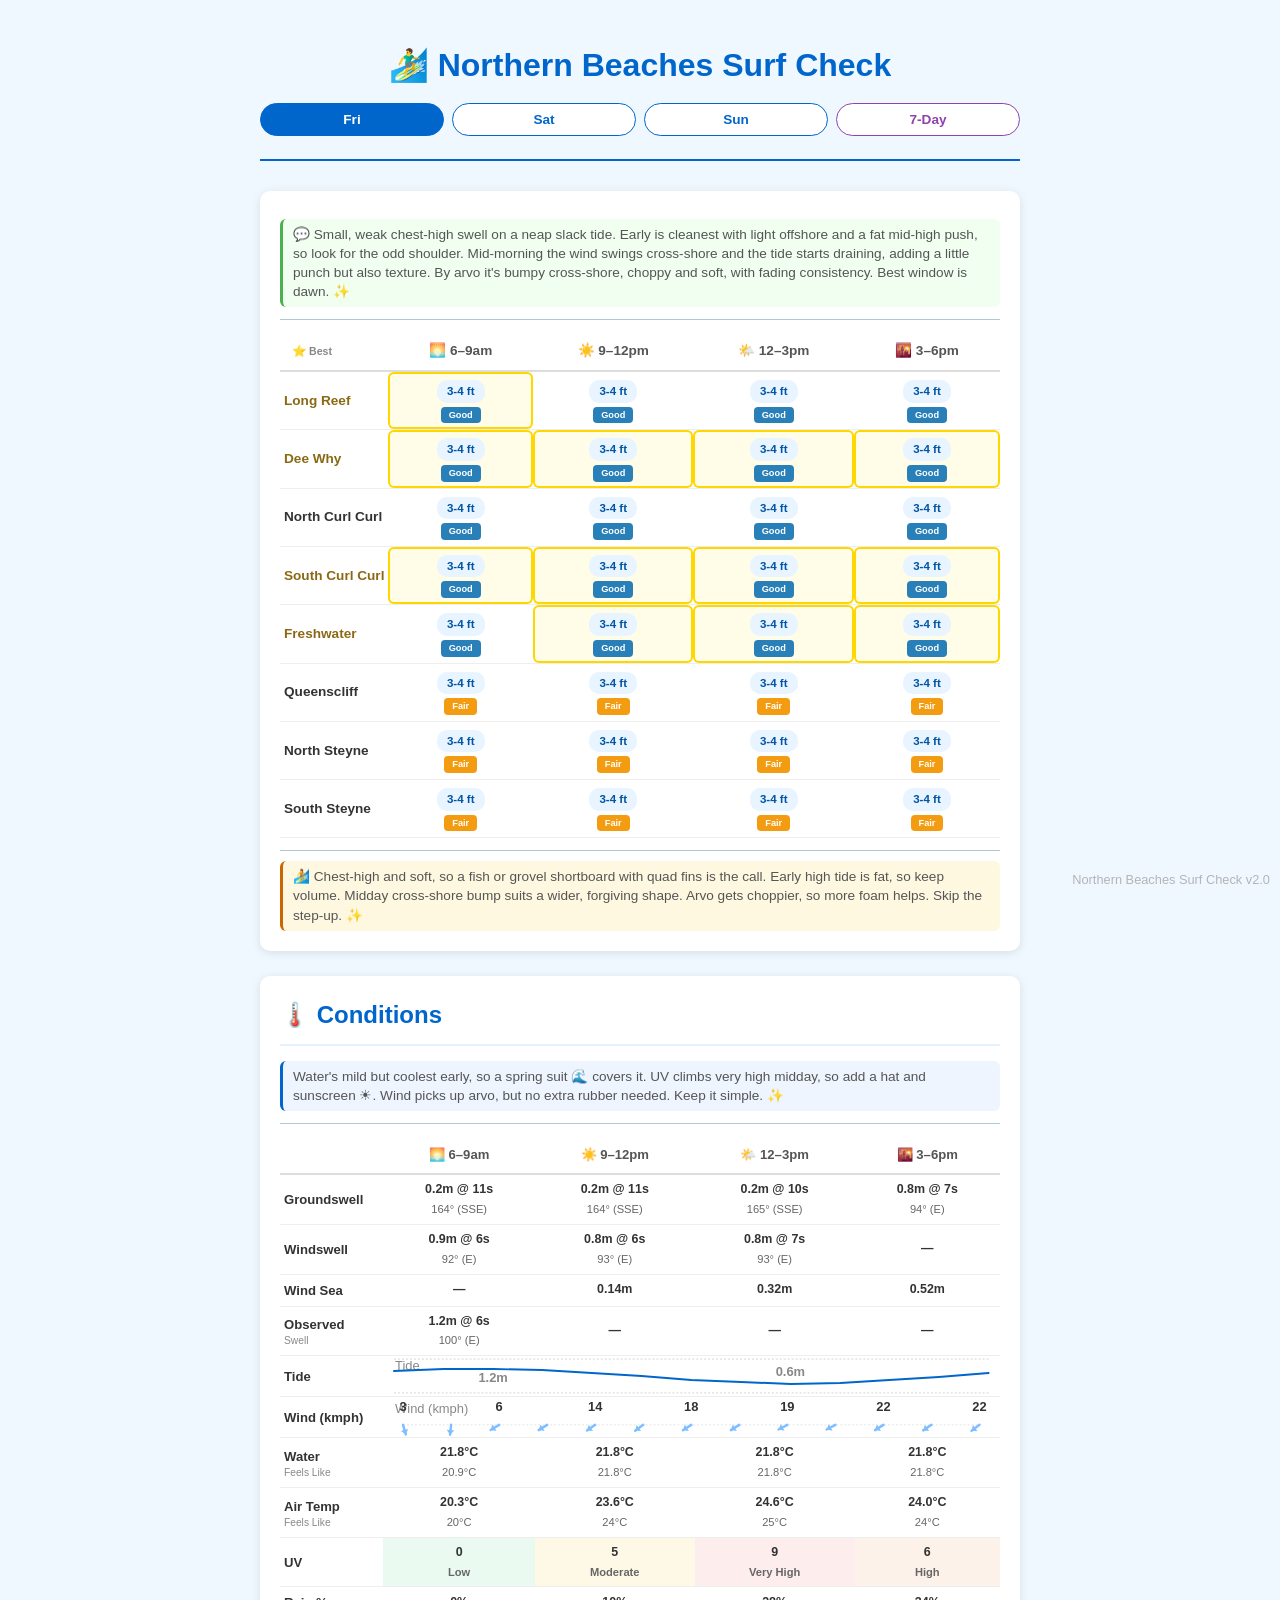
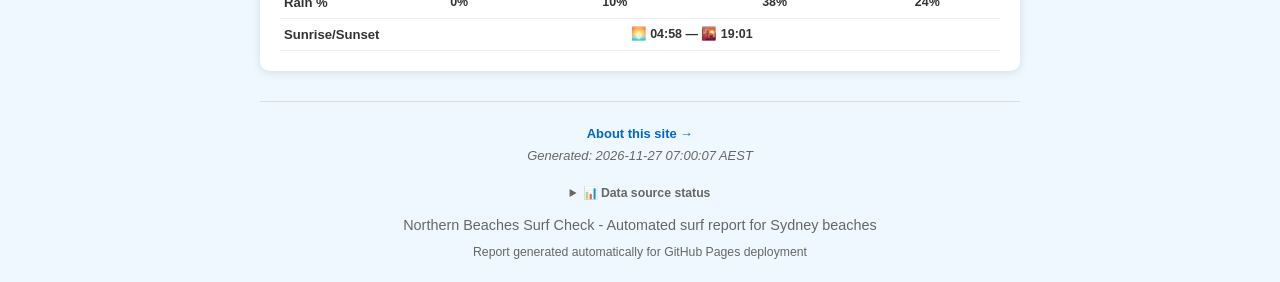
==== commit d8633514: "Today update 2026-11-27 08:00 — LLM cached + buoy refreshed" ====
--- a/index.html
+++ b/index.html
@@ -1682,7 +1682,7 @@
             
             <td class="cm-cell">
               <div class="cm-cell-value">1.2m @ 6s</div>
-              <div class="cm-cell-detail">112° (ESE)</div>
+              <div class="cm-cell-detail">100° (E)</div>
             </td>
             
             <td class="cm-cell">
@@ -4616,7 +4616,7 @@
             </div>
             <div style="margin-bottom:2px;">
         <svg viewBox="0 0 660 300" style="width:100%;max-width:660px;height:auto;display:block;">
-            <rect width="660" height="300" fill="#f8faff" rx="4"/><line x1="50" y1="272.0" x2="615" y2="272.0" stroke="#e0e4ec" stroke-width="1"/><text x="44" y="276.0" text-anchor="end" font-size="10" fill="#999">0.0</text><line x1="50" y1="201.73333333333335" x2="615" y2="201.73333333333335" stroke="#e0e4ec" stroke-width="1"/><text x="44" y="205.73333333333335" text-anchor="end" font-size="10" fill="#999">0.5</text><line x1="50" y1="131.4666666666667" x2="615" y2="131.4666666666667" stroke="#e0e4ec" stroke-width="1"/><text x="44" y="135.4666666666667" text-anchor="end" font-size="10" fill="#999">1.0</text><line x1="50" y1="61.20000000000002" x2="615" y2="61.20000000000002" stroke="#e0e4ec" stroke-width="1"/><text x="44" y="65.20000000000002" text-anchor="end" font-size="10" fill="#999">1.5</text><text x="8" y="14" font-size="9" fill="#0066cc" font-weight="600">H (m)</text><text x="619" y="14" font-size="9" fill="#e67e22" font-weight="600">T (s)</text><rect x="76.23214285714286" y="137.08800000000002" width="28.249999999999996" height="42.15999999999997" fill="#b3d4ff" rx="2" opacity="0.7"/><line x1="78.23214285714286" y1="156.52844444444446" x2="102.48214285714286" y2="156.52844444444446" stroke="#0066cc" stroke-width="2.5" stroke-linecap="round"/><circle cx="90.35714285714286" cy="116.535" r="3.5" fill="#e67e22" stroke="white" stroke-width="1"/><circle cx="90.35714285714286" cy="103.36000000000001" r="4" fill="none" stroke="#9933cc" stroke-width="2.5"/><circle cx="90.35714285714286" cy="103.36000000000001" r="1.2" fill="#9933cc"/><text x="90.35714285714286" y="296" text-anchor="middle" font-size="10" fill="#555" font-weight="500">Fri</text><text x="90.35714285714286" y="14" text-anchor="middle" font-size="10" fill="#0066cc" font-weight="500">E</text><rect x="156.94642857142856" y="94.92800000000003" width="28.249999999999996" height="33.72799999999998" fill="#b3d4ff" rx="2" opacity="0.7"/><line x1="158.94642857142856" y1="110.03533333333334" x2="183.19642857142856" y2="110.03533333333334" stroke="#0066cc" stroke-width="2.5" stroke-linecap="round"/><circle cx="171.07142857142856" cy="116.69" r="3.5" fill="#e67e22" stroke="white" stroke-width="1"/><text x="171.07142857142856" y="296" text-anchor="middle" font-size="10" fill="#555" font-weight="500">Sat</text><text x="171.07142857142856" y="14" text-anchor="middle" font-size="10" fill="#0066cc" font-weight="500">ENE</text><rect x="237.66071428571428" y="94.92800000000003" width="28.249999999999996" height="64.6453333333333" fill="#b3d4ff" rx="2" opacity="0.7"/><line x1="239.66071428571428" y1="126.66511111111112" x2="263.9107142857143" y2="126.66511111111112" stroke="#0066cc" stroke-width="2.5" stroke-linecap="round"/><circle cx="251.78571428571428" cy="106.61500000000001" r="3.5" fill="#e67e22" stroke="white" stroke-width="1"/><text x="251.78571428571428" y="296" text-anchor="middle" font-size="10" fill="#555" font-weight="500">Sun</text><text x="251.78571428571428" y="14" text-anchor="middle" font-size="10" fill="#0066cc" font-weight="500">ENE</text><rect x="318.375" y="92.11733333333333" width="28.249999999999996" height="84.32" fill="#b3d4ff" rx="2" opacity="0.7"/><line x1="320.375" y1="147.97933333333336" x2="344.625" y2="147.97933333333336" stroke="#0066cc" stroke-width="2.5" stroke-linecap="round"/><circle cx="332.5" cy="115.60499999999999" r="3.5" fill="#e67e22" stroke="white" stroke-width="1"/><text x="332.5" y="296" text-anchor="middle" font-size="10" fill="#555" font-weight="500">Mon</text><text x="332.5" y="14" text-anchor="middle" font-size="10" fill="#0066cc" font-weight="500">ESE</text><rect x="399.08928571428567" y="94.92800000000003" width="28.249999999999996" height="70.26666666666662" fill="#b3d4ff" rx="2" opacity="0.7"/><line x1="401.08928571428567" y1="129.8271111111111" x2="425.33928571428567" y2="129.8271111111111" stroke="#0066cc" stroke-width="2.5" stroke-linecap="round"/><circle cx="413.21428571428567" cy="88.99666666666667" r="3.5" fill="#e67e22" stroke="white" stroke-width="1"/><text x="413.21428571428567" y="296" text-anchor="middle" font-size="10" fill="#555" font-weight="500">Tue</text><text x="413.21428571428567" y="14" text-anchor="middle" font-size="10" fill="#0066cc" font-weight="500">SSE</text><rect x="479.8035714285714" y="153.95200000000003" width="28.249999999999996" height="44.97066666666663" fill="#b3d4ff" rx="2" opacity="0.7"/><line x1="481.8035714285714" y1="179.3651111111111" x2="506.0535714285714" y2="179.3651111111111" stroke="#0066cc" stroke-width="2.5" stroke-linecap="round"/><circle cx="493.9285714285714" cy="106.20166666666668" r="3.5" fill="#e67e22" stroke="white" stroke-width="1"/><text x="493.9285714285714" y="296" text-anchor="middle" font-size="10" fill="#555" font-weight="500">Wed</text><text x="493.9285714285714" y="14" text-anchor="middle" font-size="10" fill="#0066cc" font-weight="500">E</text><rect x="560.5178571428571" y="153.95200000000003" width="28.249999999999996" height="50.591999999999985" fill="#b3d4ff" rx="2" opacity="0.7"/><line x1="562.5178571428571" y1="171.87" x2="586.7678571428571" y2="171.87" stroke="#0066cc" stroke-width="2.5" stroke-linecap="round"/><circle cx="574.6428571428571" cy="142.78166666666667" r="3.5" fill="#e67e22" stroke="white" stroke-width="1"/><text x="574.6428571428571" y="296" text-anchor="middle" font-size="10" fill="#555" font-weight="500">Thu</text><text x="574.6428571428571" y="14" text-anchor="middle" font-size="10" fill="#0066cc" font-weight="500">ENE</text><path d="M90.4 116.5 L171.1 116.7 L251.8 106.6 L332.5 115.6 L413.2 89.0 L493.9 106.2 L574.6 142.8" fill="none" stroke="#e67e22" stroke-width="1.5" stroke-dasharray="4,3" opacity="0.6"/><text x="90.35714285714286" y="284" text-anchor="middle" font-size="8" fill="#9933cc" font-weight="500">ESE</text><text x="619" y="276.0" text-anchor="start" font-size="10" fill="#e67e22">0</text><text x="619" y="226.4" text-anchor="start" font-size="10" fill="#e67e22">2</text><text x="619" y="176.8" text-anchor="start" font-size="10" fill="#e67e22">4</text><text x="619" y="127.20000000000002" text-anchor="start" font-size="10" fill="#e67e22">6</text><text x="619" y="77.6" text-anchor="start" font-size="10" fill="#e67e22">8</text><text x="619" y="28.0" text-anchor="start" font-size="10" fill="#e67e22">10</text>
+            <rect width="660" height="300" fill="#f8faff" rx="4"/><line x1="50" y1="272.0" x2="615" y2="272.0" stroke="#e0e4ec" stroke-width="1"/><text x="44" y="276.0" text-anchor="end" font-size="10" fill="#999">0.0</text><line x1="50" y1="201.73333333333335" x2="615" y2="201.73333333333335" stroke="#e0e4ec" stroke-width="1"/><text x="44" y="205.73333333333335" text-anchor="end" font-size="10" fill="#999">0.5</text><line x1="50" y1="131.4666666666667" x2="615" y2="131.4666666666667" stroke="#e0e4ec" stroke-width="1"/><text x="44" y="135.4666666666667" text-anchor="end" font-size="10" fill="#999">1.0</text><line x1="50" y1="61.20000000000002" x2="615" y2="61.20000000000002" stroke="#e0e4ec" stroke-width="1"/><text x="44" y="65.20000000000002" text-anchor="end" font-size="10" fill="#999">1.5</text><text x="8" y="14" font-size="9" fill="#0066cc" font-weight="600">H (m)</text><text x="619" y="14" font-size="9" fill="#e67e22" font-weight="600">T (s)</text><rect x="76.23214285714286" y="137.08800000000002" width="28.249999999999996" height="42.15999999999997" fill="#b3d4ff" rx="2" opacity="0.7"/><line x1="78.23214285714286" y1="156.52844444444446" x2="102.48214285714286" y2="156.52844444444446" stroke="#0066cc" stroke-width="2.5" stroke-linecap="round"/><circle cx="90.35714285714286" cy="116.535" r="3.5" fill="#e67e22" stroke="white" stroke-width="1"/><rect x="81.88214285714287" y="96.33333333333334" width="16.949999999999996" height="7.026666666666671" fill="none" stroke="#9933cc" stroke-width="1.2" rx="2" opacity="0.6"/><circle cx="90.35714285714286" cy="101.352380952381" r="4" fill="none" stroke="#9933cc" stroke-width="2.5"/><circle cx="90.35714285714286" cy="101.352380952381" r="1.2" fill="#9933cc"/><text x="90.35714285714286" y="296" text-anchor="middle" font-size="10" fill="#555" font-weight="500">Fri</text><text x="90.35714285714286" y="14" text-anchor="middle" font-size="10" fill="#0066cc" font-weight="500">E</text><rect x="156.94642857142856" y="94.92800000000003" width="28.249999999999996" height="33.72799999999998" fill="#b3d4ff" rx="2" opacity="0.7"/><line x1="158.94642857142856" y1="110.03533333333334" x2="183.19642857142856" y2="110.03533333333334" stroke="#0066cc" stroke-width="2.5" stroke-linecap="round"/><circle cx="171.07142857142856" cy="116.69" r="3.5" fill="#e67e22" stroke="white" stroke-width="1"/><text x="171.07142857142856" y="296" text-anchor="middle" font-size="10" fill="#555" font-weight="500">Sat</text><text x="171.07142857142856" y="14" text-anchor="middle" font-size="10" fill="#0066cc" font-weight="500">ENE</text><rect x="237.66071428571428" y="94.92800000000003" width="28.249999999999996" height="64.6453333333333" fill="#b3d4ff" rx="2" opacity="0.7"/><line x1="239.66071428571428" y1="126.66511111111112" x2="263.9107142857143" y2="126.66511111111112" stroke="#0066cc" stroke-width="2.5" stroke-linecap="round"/><circle cx="251.78571428571428" cy="106.61500000000001" r="3.5" fill="#e67e22" stroke="white" stroke-width="1"/><text x="251.78571428571428" y="296" text-anchor="middle" font-size="10" fill="#555" font-weight="500">Sun</text><text x="251.78571428571428" y="14" text-anchor="middle" font-size="10" fill="#0066cc" font-weight="500">ENE</text><rect x="318.375" y="92.11733333333333" width="28.249999999999996" height="84.32" fill="#b3d4ff" rx="2" opacity="0.7"/><line x1="320.375" y1="147.97933333333336" x2="344.625" y2="147.97933333333336" stroke="#0066cc" stroke-width="2.5" stroke-linecap="round"/><circle cx="332.5" cy="115.60499999999999" r="3.5" fill="#e67e22" stroke="white" stroke-width="1"/><text x="332.5" y="296" text-anchor="middle" font-size="10" fill="#555" font-weight="500">Mon</text><text x="332.5" y="14" text-anchor="middle" font-size="10" fill="#0066cc" font-weight="500">ESE</text><rect x="399.08928571428567" y="94.92800000000003" width="28.249999999999996" height="70.26666666666662" fill="#b3d4ff" rx="2" opacity="0.7"/><line x1="401.08928571428567" y1="129.8271111111111" x2="425.33928571428567" y2="129.8271111111111" stroke="#0066cc" stroke-width="2.5" stroke-linecap="round"/><circle cx="413.21428571428567" cy="88.99666666666667" r="3.5" fill="#e67e22" stroke="white" stroke-width="1"/><text x="413.21428571428567" y="296" text-anchor="middle" font-size="10" fill="#555" font-weight="500">Tue</text><text x="413.21428571428567" y="14" text-anchor="middle" font-size="10" fill="#0066cc" font-weight="500">SSE</text><rect x="479.8035714285714" y="153.95200000000003" width="28.249999999999996" height="44.97066666666663" fill="#b3d4ff" rx="2" opacity="0.7"/><line x1="481.8035714285714" y1="179.3651111111111" x2="506.0535714285714" y2="179.3651111111111" stroke="#0066cc" stroke-width="2.5" stroke-linecap="round"/><circle cx="493.9285714285714" cy="106.20166666666668" r="3.5" fill="#e67e22" stroke="white" stroke-width="1"/><text x="493.9285714285714" y="296" text-anchor="middle" font-size="10" fill="#555" font-weight="500">Wed</text><text x="493.9285714285714" y="14" text-anchor="middle" font-size="10" fill="#0066cc" font-weight="500">E</text><rect x="560.5178571428571" y="153.95200000000003" width="28.249999999999996" height="50.591999999999985" fill="#b3d4ff" rx="2" opacity="0.7"/><line x1="562.5178571428571" y1="171.87" x2="586.7678571428571" y2="171.87" stroke="#0066cc" stroke-width="2.5" stroke-linecap="round"/><circle cx="574.6428571428571" cy="142.78166666666667" r="3.5" fill="#e67e22" stroke="white" stroke-width="1"/><text x="574.6428571428571" y="296" text-anchor="middle" font-size="10" fill="#555" font-weight="500">Thu</text><text x="574.6428571428571" y="14" text-anchor="middle" font-size="10" fill="#0066cc" font-weight="500">ENE</text><path d="M90.4 116.5 L171.1 116.7 L251.8 106.6 L332.5 115.6 L413.2 89.0 L493.9 106.2 L574.6 142.8" fill="none" stroke="#e67e22" stroke-width="1.5" stroke-dasharray="4,3" opacity="0.6"/><text x="90.35714285714286" y="284" text-anchor="middle" font-size="8" fill="#9933cc" font-weight="500">ESE</text><text x="619" y="276.0" text-anchor="start" font-size="10" fill="#e67e22">0</text><text x="619" y="226.4" text-anchor="start" font-size="10" fill="#e67e22">2</text><text x="619" y="176.8" text-anchor="start" font-size="10" fill="#e67e22">4</text><text x="619" y="127.20000000000002" text-anchor="start" font-size="10" fill="#e67e22">6</text><text x="619" y="77.6" text-anchor="start" font-size="10" fill="#e67e22">8</text><text x="619" y="28.0" text-anchor="start" font-size="10" fill="#e67e22">10</text>
         </svg>
     </div>
         </div>
@@ -4649,29 +4649,29 @@
 
   <div class="footer">
     <p><a href="./about.html" style="color: #0066cc; text-decoration: none; font-weight: 600; font-size: 0.9em;">About this site →</a></p>
-    <p class="timestamp" style="margin-bottom: 8px; font-size: 0.9em;">Generated: 2026-11-27 04:47:11 AEST</p>
+    <p class="timestamp" style="margin-bottom: 8px; font-size: 0.9em;">Generated: 2026-11-27 07:00:07 AEST</p>
     <details style="margin:10px 0; text-align:left; display:inline-block;">
       <summary style="cursor:pointer; color:#666; font-size:0.85em; font-weight:600;">📊 Data source status</summary>
       <table style="margin:4px 0 0 0; font-size:0.85em; border-collapse:collapse;">
         <tr>
+                <td style="text-align:left;padding:2px 8px;">⏳ Open-Meteo Weather API</td>
+                <td style="text-align:center;padding:2px 8px;font-weight:bold;color:#f57c00;">Cache</td>
+                <td style="text-align:right;padding:2px 8px;color:#666;">Within TTL</td>
+            </tr>
+<tr>
                 <td style="text-align:left;padding:2px 8px;">⏳ Open-Meteo Marine API</td>
                 <td style="text-align:center;padding:2px 8px;font-weight:bold;color:#f57c00;">Cache</td>
                 <td style="text-align:right;padding:2px 8px;color:#666;">Within TTL</td>
             </tr>
 <tr>
-                <td style="text-align:left;padding:2px 8px;">⏳ MHL Sydney Buoy (THREDDS)</td>
-                <td style="text-align:center;padding:2px 8px;font-weight:bold;color:#f57c00;">Cache</td>
-                <td style="text-align:right;padding:2px 8px;color:#666;">Within TTL</td>
-            </tr>
-<tr>
-                <td style="text-align:left;padding:2px 8px;">⏳ Open-Meteo Weather API</td>
-                <td style="text-align:center;padding:2px 8px;font-weight:bold;color:#f57c00;">Cache</td>
-                <td style="text-align:right;padding:2px 8px;color:#666;">Within TTL</td>
+                <td style="text-align:left;padding:2px 8px;">✅ MHL Sydney Buoy (THREDDS)</td>
+                <td style="text-align:center;padding:2px 8px;font-weight:bold;color:#2e7d32;">Live API</td>
+                <td style="text-align:right;padding:2px 8px;color:#666;">30-min avg at 2026-11-27T04:00 AEST</td>
             </tr>
 <tr>
                 <td style="text-align:left;padding:2px 8px;">✅ MHL Sydney Buoy (THREDDS 30-min avg)</td>
                 <td style="text-align:center;padding:2px 8px;font-weight:bold;color:#2e7d32;">Live API</td>
-                <td style="text-align:right;padding:2px 8px;color:#666;">Hs=1.2m, Tp=7.8s, Dir=112.0° at 2026-11-27T01:00 AEST</td>
+                <td style="text-align:right;padding:2px 8px;color:#666;">Hs=1.25m, Tp=7.3s, Dir=100.0° at 2026-11-27T04:00 AEST</td>
             </tr>
 <tr>
                 <td style="text-align:left;padding:2px 8px;">⏳ Open-Meteo Marine API</td>
@@ -4696,7 +4696,7 @@
 <tr>
                 <td style="text-align:left;padding:2px 8px;">✅ OpenRouter / DeepSeek</td>
                 <td style="text-align:center;padding:2px 8px;font-weight:bold;color:#2e7d32;">Live API</td>
-                <td style="text-align:right;padding:2px 8px;color:#666;">LLM commentary generated</td>
+                <td style="text-align:right;padding:2px 8px;color:#666;">Reused from cache</td>
             </tr>
       </table>
     </details>
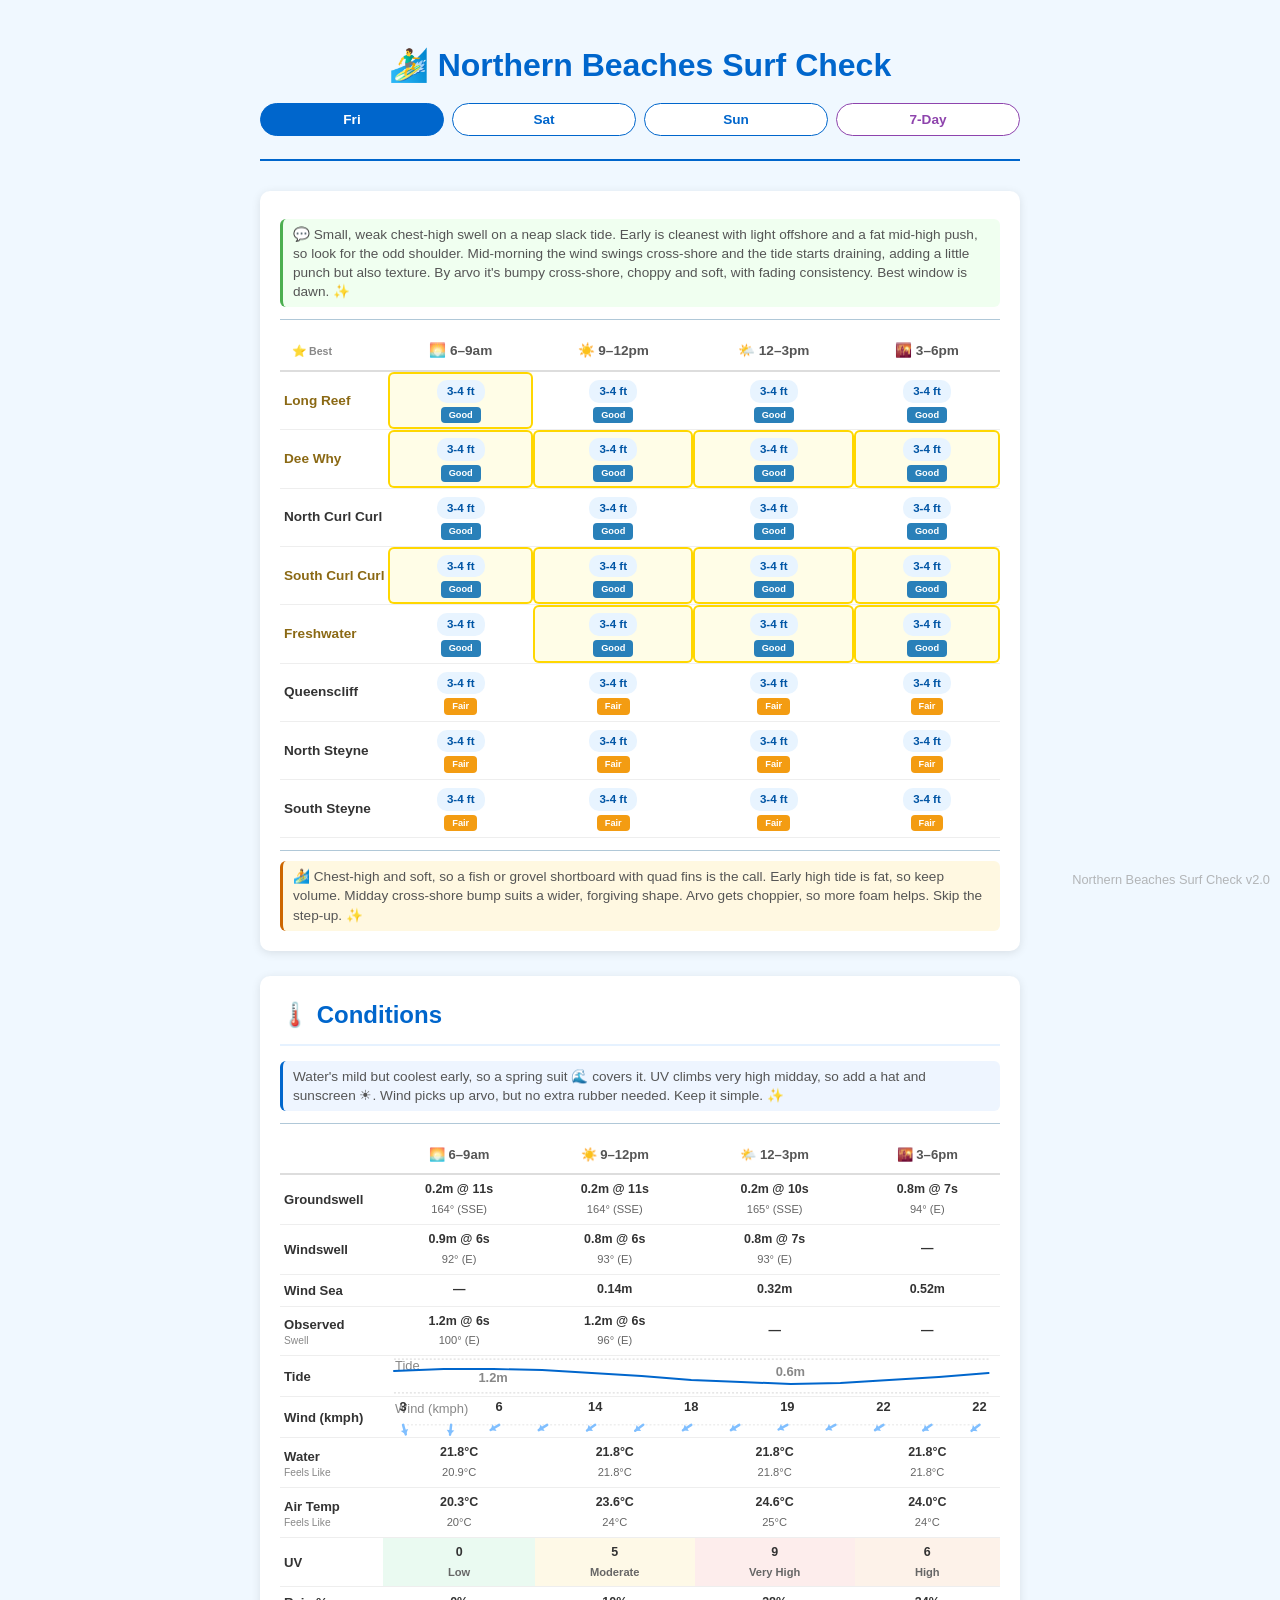
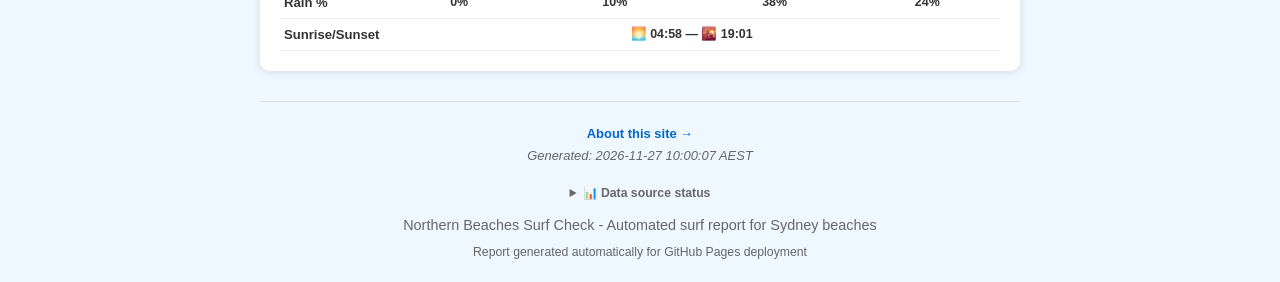
==== commit 9a949d02: "Today update 2026-11-27 11:00 — LLM cached + buoy refreshed" ====
--- a/index.html
+++ b/index.html
@@ -1686,8 +1686,8 @@
             </td>
             
             <td class="cm-cell">
-              <div class="cm-cell-value">—</div>
-              
+              <div class="cm-cell-value">1.2m @ 6s</div>
+              <div class="cm-cell-detail">96° (E)</div>
             </td>
             
             <td class="cm-cell">
@@ -4616,7 +4616,7 @@
             </div>
             <div style="margin-bottom:2px;">
         <svg viewBox="0 0 660 300" style="width:100%;max-width:660px;height:auto;display:block;">
-            <rect width="660" height="300" fill="#f8faff" rx="4"/><line x1="50" y1="272.0" x2="615" y2="272.0" stroke="#e0e4ec" stroke-width="1"/><text x="44" y="276.0" text-anchor="end" font-size="10" fill="#999">0.0</text><line x1="50" y1="201.73333333333335" x2="615" y2="201.73333333333335" stroke="#e0e4ec" stroke-width="1"/><text x="44" y="205.73333333333335" text-anchor="end" font-size="10" fill="#999">0.5</text><line x1="50" y1="131.4666666666667" x2="615" y2="131.4666666666667" stroke="#e0e4ec" stroke-width="1"/><text x="44" y="135.4666666666667" text-anchor="end" font-size="10" fill="#999">1.0</text><line x1="50" y1="61.20000000000002" x2="615" y2="61.20000000000002" stroke="#e0e4ec" stroke-width="1"/><text x="44" y="65.20000000000002" text-anchor="end" font-size="10" fill="#999">1.5</text><text x="8" y="14" font-size="9" fill="#0066cc" font-weight="600">H (m)</text><text x="619" y="14" font-size="9" fill="#e67e22" font-weight="600">T (s)</text><rect x="76.23214285714286" y="137.08800000000002" width="28.249999999999996" height="42.15999999999997" fill="#b3d4ff" rx="2" opacity="0.7"/><line x1="78.23214285714286" y1="156.52844444444446" x2="102.48214285714286" y2="156.52844444444446" stroke="#0066cc" stroke-width="2.5" stroke-linecap="round"/><circle cx="90.35714285714286" cy="116.535" r="3.5" fill="#e67e22" stroke="white" stroke-width="1"/><rect x="81.88214285714287" y="96.33333333333334" width="16.949999999999996" height="7.026666666666671" fill="none" stroke="#9933cc" stroke-width="1.2" rx="2" opacity="0.6"/><circle cx="90.35714285714286" cy="101.352380952381" r="4" fill="none" stroke="#9933cc" stroke-width="2.5"/><circle cx="90.35714285714286" cy="101.352380952381" r="1.2" fill="#9933cc"/><text x="90.35714285714286" y="296" text-anchor="middle" font-size="10" fill="#555" font-weight="500">Fri</text><text x="90.35714285714286" y="14" text-anchor="middle" font-size="10" fill="#0066cc" font-weight="500">E</text><rect x="156.94642857142856" y="94.92800000000003" width="28.249999999999996" height="33.72799999999998" fill="#b3d4ff" rx="2" opacity="0.7"/><line x1="158.94642857142856" y1="110.03533333333334" x2="183.19642857142856" y2="110.03533333333334" stroke="#0066cc" stroke-width="2.5" stroke-linecap="round"/><circle cx="171.07142857142856" cy="116.69" r="3.5" fill="#e67e22" stroke="white" stroke-width="1"/><text x="171.07142857142856" y="296" text-anchor="middle" font-size="10" fill="#555" font-weight="500">Sat</text><text x="171.07142857142856" y="14" text-anchor="middle" font-size="10" fill="#0066cc" font-weight="500">ENE</text><rect x="237.66071428571428" y="94.92800000000003" width="28.249999999999996" height="64.6453333333333" fill="#b3d4ff" rx="2" opacity="0.7"/><line x1="239.66071428571428" y1="126.66511111111112" x2="263.9107142857143" y2="126.66511111111112" stroke="#0066cc" stroke-width="2.5" stroke-linecap="round"/><circle cx="251.78571428571428" cy="106.61500000000001" r="3.5" fill="#e67e22" stroke="white" stroke-width="1"/><text x="251.78571428571428" y="296" text-anchor="middle" font-size="10" fill="#555" font-weight="500">Sun</text><text x="251.78571428571428" y="14" text-anchor="middle" font-size="10" fill="#0066cc" font-weight="500">ENE</text><rect x="318.375" y="92.11733333333333" width="28.249999999999996" height="84.32" fill="#b3d4ff" rx="2" opacity="0.7"/><line x1="320.375" y1="147.97933333333336" x2="344.625" y2="147.97933333333336" stroke="#0066cc" stroke-width="2.5" stroke-linecap="round"/><circle cx="332.5" cy="115.60499999999999" r="3.5" fill="#e67e22" stroke="white" stroke-width="1"/><text x="332.5" y="296" text-anchor="middle" font-size="10" fill="#555" font-weight="500">Mon</text><text x="332.5" y="14" text-anchor="middle" font-size="10" fill="#0066cc" font-weight="500">ESE</text><rect x="399.08928571428567" y="94.92800000000003" width="28.249999999999996" height="70.26666666666662" fill="#b3d4ff" rx="2" opacity="0.7"/><line x1="401.08928571428567" y1="129.8271111111111" x2="425.33928571428567" y2="129.8271111111111" stroke="#0066cc" stroke-width="2.5" stroke-linecap="round"/><circle cx="413.21428571428567" cy="88.99666666666667" r="3.5" fill="#e67e22" stroke="white" stroke-width="1"/><text x="413.21428571428567" y="296" text-anchor="middle" font-size="10" fill="#555" font-weight="500">Tue</text><text x="413.21428571428567" y="14" text-anchor="middle" font-size="10" fill="#0066cc" font-weight="500">SSE</text><rect x="479.8035714285714" y="153.95200000000003" width="28.249999999999996" height="44.97066666666663" fill="#b3d4ff" rx="2" opacity="0.7"/><line x1="481.8035714285714" y1="179.3651111111111" x2="506.0535714285714" y2="179.3651111111111" stroke="#0066cc" stroke-width="2.5" stroke-linecap="round"/><circle cx="493.9285714285714" cy="106.20166666666668" r="3.5" fill="#e67e22" stroke="white" stroke-width="1"/><text x="493.9285714285714" y="296" text-anchor="middle" font-size="10" fill="#555" font-weight="500">Wed</text><text x="493.9285714285714" y="14" text-anchor="middle" font-size="10" fill="#0066cc" font-weight="500">E</text><rect x="560.5178571428571" y="153.95200000000003" width="28.249999999999996" height="50.591999999999985" fill="#b3d4ff" rx="2" opacity="0.7"/><line x1="562.5178571428571" y1="171.87" x2="586.7678571428571" y2="171.87" stroke="#0066cc" stroke-width="2.5" stroke-linecap="round"/><circle cx="574.6428571428571" cy="142.78166666666667" r="3.5" fill="#e67e22" stroke="white" stroke-width="1"/><text x="574.6428571428571" y="296" text-anchor="middle" font-size="10" fill="#555" font-weight="500">Thu</text><text x="574.6428571428571" y="14" text-anchor="middle" font-size="10" fill="#0066cc" font-weight="500">ENE</text><path d="M90.4 116.5 L171.1 116.7 L251.8 106.6 L332.5 115.6 L413.2 89.0 L493.9 106.2 L574.6 142.8" fill="none" stroke="#e67e22" stroke-width="1.5" stroke-dasharray="4,3" opacity="0.6"/><text x="90.35714285714286" y="284" text-anchor="middle" font-size="8" fill="#9933cc" font-weight="500">ESE</text><text x="619" y="276.0" text-anchor="start" font-size="10" fill="#e67e22">0</text><text x="619" y="226.4" text-anchor="start" font-size="10" fill="#e67e22">2</text><text x="619" y="176.8" text-anchor="start" font-size="10" fill="#e67e22">4</text><text x="619" y="127.20000000000002" text-anchor="start" font-size="10" fill="#e67e22">6</text><text x="619" y="77.6" text-anchor="start" font-size="10" fill="#e67e22">8</text><text x="619" y="28.0" text-anchor="start" font-size="10" fill="#e67e22">10</text>
+            <rect width="660" height="300" fill="#f8faff" rx="4"/><line x1="50" y1="272.0" x2="615" y2="272.0" stroke="#e0e4ec" stroke-width="1"/><text x="44" y="276.0" text-anchor="end" font-size="10" fill="#999">0.0</text><line x1="50" y1="201.73333333333335" x2="615" y2="201.73333333333335" stroke="#e0e4ec" stroke-width="1"/><text x="44" y="205.73333333333335" text-anchor="end" font-size="10" fill="#999">0.5</text><line x1="50" y1="131.4666666666667" x2="615" y2="131.4666666666667" stroke="#e0e4ec" stroke-width="1"/><text x="44" y="135.4666666666667" text-anchor="end" font-size="10" fill="#999">1.0</text><line x1="50" y1="61.20000000000002" x2="615" y2="61.20000000000002" stroke="#e0e4ec" stroke-width="1"/><text x="44" y="65.20000000000002" text-anchor="end" font-size="10" fill="#999">1.5</text><text x="8" y="14" font-size="9" fill="#0066cc" font-weight="600">H (m)</text><text x="619" y="14" font-size="9" fill="#e67e22" font-weight="600">T (s)</text><rect x="76.23214285714286" y="137.08800000000002" width="28.249999999999996" height="42.15999999999997" fill="#b3d4ff" rx="2" opacity="0.7"/><line x1="78.23214285714286" y1="156.52844444444446" x2="102.48214285714286" y2="156.52844444444446" stroke="#0066cc" stroke-width="2.5" stroke-linecap="round"/><circle cx="90.35714285714286" cy="116.535" r="3.5" fill="#e67e22" stroke="white" stroke-width="1"/><rect x="81.88214285714287" y="96.33333333333334" width="16.949999999999996" height="7.026666666666671" fill="none" stroke="#9933cc" stroke-width="1.2" rx="2" opacity="0.6"/><circle cx="90.35714285714286" cy="99.98720000000003" r="4" fill="none" stroke="#9933cc" stroke-width="2.5"/><circle cx="90.35714285714286" cy="99.98720000000003" r="1.2" fill="#9933cc"/><text x="90.35714285714286" y="296" text-anchor="middle" font-size="10" fill="#555" font-weight="500">Fri</text><text x="90.35714285714286" y="14" text-anchor="middle" font-size="10" fill="#0066cc" font-weight="500">E</text><rect x="156.94642857142856" y="94.92800000000003" width="28.249999999999996" height="33.72799999999998" fill="#b3d4ff" rx="2" opacity="0.7"/><line x1="158.94642857142856" y1="110.03533333333334" x2="183.19642857142856" y2="110.03533333333334" stroke="#0066cc" stroke-width="2.5" stroke-linecap="round"/><circle cx="171.07142857142856" cy="116.69" r="3.5" fill="#e67e22" stroke="white" stroke-width="1"/><text x="171.07142857142856" y="296" text-anchor="middle" font-size="10" fill="#555" font-weight="500">Sat</text><text x="171.07142857142856" y="14" text-anchor="middle" font-size="10" fill="#0066cc" font-weight="500">ENE</text><rect x="237.66071428571428" y="94.92800000000003" width="28.249999999999996" height="64.6453333333333" fill="#b3d4ff" rx="2" opacity="0.7"/><line x1="239.66071428571428" y1="126.66511111111112" x2="263.9107142857143" y2="126.66511111111112" stroke="#0066cc" stroke-width="2.5" stroke-linecap="round"/><circle cx="251.78571428571428" cy="106.61500000000001" r="3.5" fill="#e67e22" stroke="white" stroke-width="1"/><text x="251.78571428571428" y="296" text-anchor="middle" font-size="10" fill="#555" font-weight="500">Sun</text><text x="251.78571428571428" y="14" text-anchor="middle" font-size="10" fill="#0066cc" font-weight="500">ENE</text><rect x="318.375" y="92.11733333333333" width="28.249999999999996" height="84.32" fill="#b3d4ff" rx="2" opacity="0.7"/><line x1="320.375" y1="147.97933333333336" x2="344.625" y2="147.97933333333336" stroke="#0066cc" stroke-width="2.5" stroke-linecap="round"/><circle cx="332.5" cy="115.60499999999999" r="3.5" fill="#e67e22" stroke="white" stroke-width="1"/><text x="332.5" y="296" text-anchor="middle" font-size="10" fill="#555" font-weight="500">Mon</text><text x="332.5" y="14" text-anchor="middle" font-size="10" fill="#0066cc" font-weight="500">ESE</text><rect x="399.08928571428567" y="94.92800000000003" width="28.249999999999996" height="70.26666666666662" fill="#b3d4ff" rx="2" opacity="0.7"/><line x1="401.08928571428567" y1="129.8271111111111" x2="425.33928571428567" y2="129.8271111111111" stroke="#0066cc" stroke-width="2.5" stroke-linecap="round"/><circle cx="413.21428571428567" cy="88.99666666666667" r="3.5" fill="#e67e22" stroke="white" stroke-width="1"/><text x="413.21428571428567" y="296" text-anchor="middle" font-size="10" fill="#555" font-weight="500">Tue</text><text x="413.21428571428567" y="14" text-anchor="middle" font-size="10" fill="#0066cc" font-weight="500">SSE</text><rect x="479.8035714285714" y="153.95200000000003" width="28.249999999999996" height="44.97066666666663" fill="#b3d4ff" rx="2" opacity="0.7"/><line x1="481.8035714285714" y1="179.3651111111111" x2="506.0535714285714" y2="179.3651111111111" stroke="#0066cc" stroke-width="2.5" stroke-linecap="round"/><circle cx="493.9285714285714" cy="106.20166666666668" r="3.5" fill="#e67e22" stroke="white" stroke-width="1"/><text x="493.9285714285714" y="296" text-anchor="middle" font-size="10" fill="#555" font-weight="500">Wed</text><text x="493.9285714285714" y="14" text-anchor="middle" font-size="10" fill="#0066cc" font-weight="500">E</text><rect x="560.5178571428571" y="153.95200000000003" width="28.249999999999996" height="50.591999999999985" fill="#b3d4ff" rx="2" opacity="0.7"/><line x1="562.5178571428571" y1="171.87" x2="586.7678571428571" y2="171.87" stroke="#0066cc" stroke-width="2.5" stroke-linecap="round"/><circle cx="574.6428571428571" cy="142.78166666666667" r="3.5" fill="#e67e22" stroke="white" stroke-width="1"/><text x="574.6428571428571" y="296" text-anchor="middle" font-size="10" fill="#555" font-weight="500">Thu</text><text x="574.6428571428571" y="14" text-anchor="middle" font-size="10" fill="#0066cc" font-weight="500">ENE</text><path d="M90.4 116.5 L171.1 116.7 L251.8 106.6 L332.5 115.6 L413.2 89.0 L493.9 106.2 L574.6 142.8" fill="none" stroke="#e67e22" stroke-width="1.5" stroke-dasharray="4,3" opacity="0.6"/><text x="90.35714285714286" y="284" text-anchor="middle" font-size="8" fill="#9933cc" font-weight="500">ESE</text><text x="619" y="276.0" text-anchor="start" font-size="10" fill="#e67e22">0</text><text x="619" y="226.4" text-anchor="start" font-size="10" fill="#e67e22">2</text><text x="619" y="176.8" text-anchor="start" font-size="10" fill="#e67e22">4</text><text x="619" y="127.20000000000002" text-anchor="start" font-size="10" fill="#e67e22">6</text><text x="619" y="77.6" text-anchor="start" font-size="10" fill="#e67e22">8</text><text x="619" y="28.0" text-anchor="start" font-size="10" fill="#e67e22">10</text>
         </svg>
     </div>
         </div>
@@ -4649,7 +4649,7 @@
 
   <div class="footer">
     <p><a href="./about.html" style="color: #0066cc; text-decoration: none; font-weight: 600; font-size: 0.9em;">About this site →</a></p>
-    <p class="timestamp" style="margin-bottom: 8px; font-size: 0.9em;">Generated: 2026-11-27 07:00:07 AEST</p>
+    <p class="timestamp" style="margin-bottom: 8px; font-size: 0.9em;">Generated: 2026-11-27 10:00:07 AEST</p>
     <details style="margin:10px 0; text-align:left; display:inline-block;">
       <summary style="cursor:pointer; color:#666; font-size:0.85em; font-weight:600;">📊 Data source status</summary>
       <table style="margin:4px 0 0 0; font-size:0.85em; border-collapse:collapse;">
@@ -4666,12 +4666,12 @@
 <tr>
                 <td style="text-align:left;padding:2px 8px;">✅ MHL Sydney Buoy (THREDDS)</td>
                 <td style="text-align:center;padding:2px 8px;font-weight:bold;color:#2e7d32;">Live API</td>
-                <td style="text-align:right;padding:2px 8px;color:#666;">30-min avg at 2026-11-27T04:00 AEST</td>
+                <td style="text-align:right;padding:2px 8px;color:#666;">30-min avg at 2026-11-27T07:00 AEST</td>
             </tr>
 <tr>
                 <td style="text-align:left;padding:2px 8px;">✅ MHL Sydney Buoy (THREDDS 30-min avg)</td>
                 <td style="text-align:center;padding:2px 8px;font-weight:bold;color:#2e7d32;">Live API</td>
-                <td style="text-align:right;padding:2px 8px;color:#666;">Hs=1.25m, Tp=7.3s, Dir=100.0° at 2026-11-27T04:00 AEST</td>
+                <td style="text-align:right;padding:2px 8px;color:#666;">Hs=1.22m, Tp=7.6s, Dir=96.0° at 2026-11-27T07:00 AEST</td>
             </tr>
 <tr>
                 <td style="text-align:left;padding:2px 8px;">⏳ Open-Meteo Marine API</td>
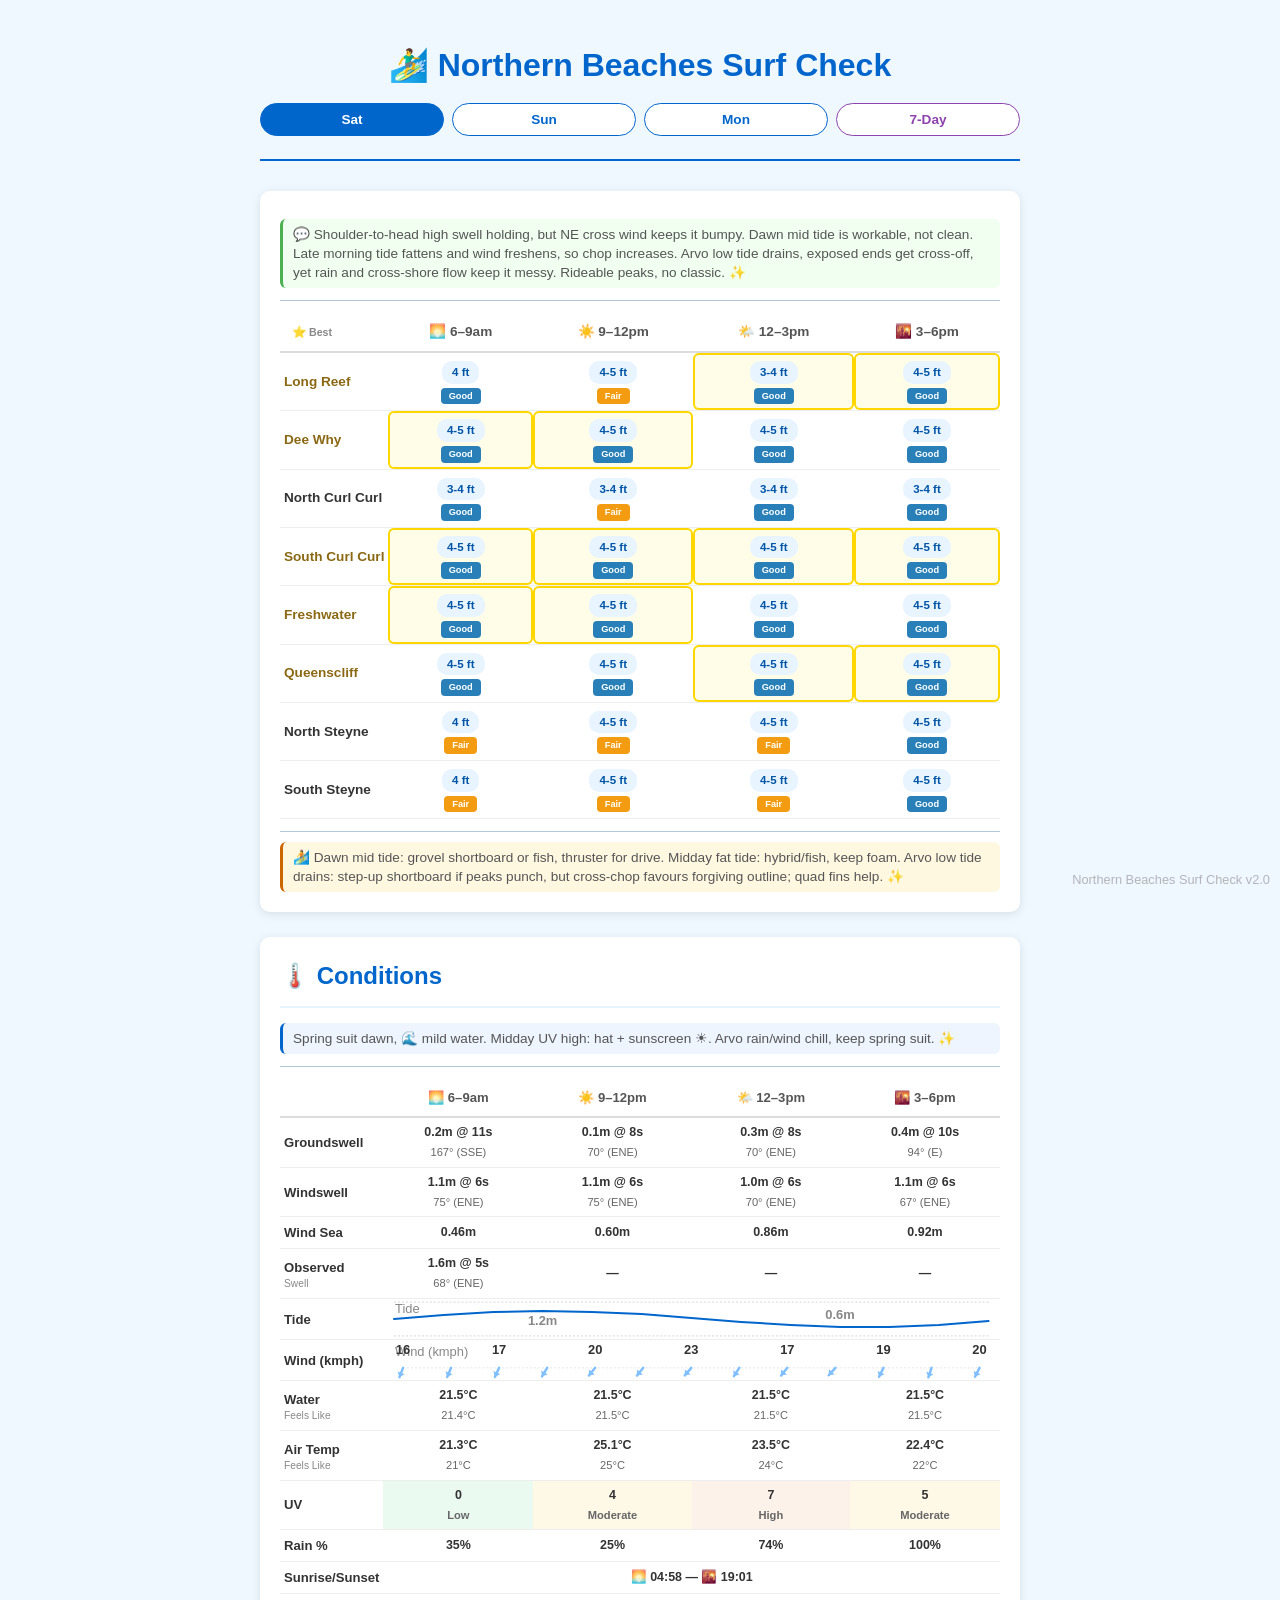
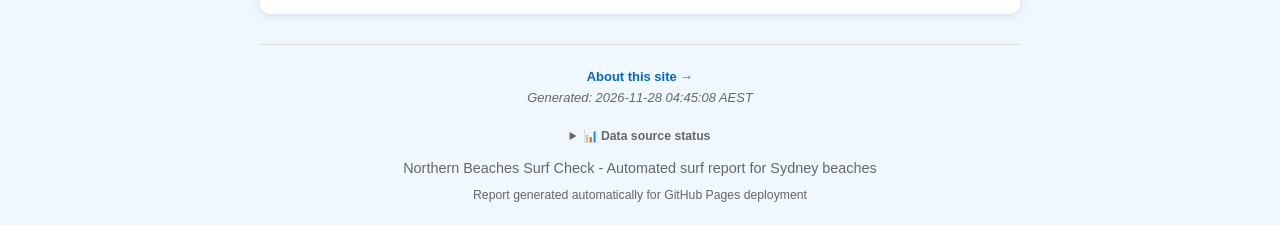
==== commit 894e52c6: "Daily surf report 2026-11-28" ====
--- a/index.html
+++ b/index.html
@@ -1316,9 +1316,9 @@
   <header>
     <h1>🏄‍♂️ Northern Beaches Surf Check</h1>
     <nav class="day-nav">
-      <button class="day-btn active" data-day="today" onclick="showDay('today')">Fri</button>
-      <button class="day-btn" data-day="tomorrow" onclick="showDay('tomorrow')">Sat</button>
-      <button class="day-btn" data-day="ubermorgan" onclick="showDay('ubermorgan')">Sun</button>
+      <button class="day-btn active" data-day="today" onclick="showDay('today')">Sat</button>
+      <button class="day-btn" data-day="tomorrow" onclick="showDay('tomorrow')">Sun</button>
+      <button class="day-btn" data-day="ubermorgan" onclick="showDay('ubermorgan')">Mon</button>
       <button class="day-btn outlook-btn" data-day="outlook" onclick="showOutlook()">7-Day</button>
     </nav>
   </header>
@@ -1340,7 +1340,7 @@
   <div class="daily-overview" data-day="today">
   <div class="section">
     
-    <div class="forecaster-note">💬 Small, weak chest-high swell on a neap slack tide. Early is cleanest with light offshore and a fat mid-high push, so look for the odd shoulder. Mid-morning the wind swings cross-shore and the tide starts draining, adding a little punch but also texture. By arvo it's bumpy cross-shore, choppy and soft, with fading consistency. Best window is dawn. ✨</div>
+    <div class="forecaster-note">💬 Shoulder-to-head high swell holding, but NE cross wind keeps it bumpy. Dawn mid tide is workable, not clean. Late morning tide fattens and wind freshens, so chop increases. Arvo low tide drains, exposed ends get cross-off, yet rain and cross-shore flow keep it messy. Rideable peaks, no classic. ✨</div>
     
     <hr class="rec-sep">
 
@@ -1365,23 +1365,23 @@
           <tr class="bm-row bm-row-best" data-beach-name="Long Reef">
             <td class="bm-beach-cell">Long Reef</td>
             
+            <td class="bm-cell">
+              <div class="bm-cell-wave">4 ft</div>
+              <div class="bm-cell-rating"><span class="rating-badge" style="background:#2980b9">Good</span></div>
+            </td>
+            
+            <td class="bm-cell">
+              <div class="bm-cell-wave">4-5 ft</div>
+              <div class="bm-cell-rating"><span class="rating-badge" style="background:#f39c12">Fair</span></div>
+            </td>
+            
             <td class="bm-cell bm-cell-best">
               <div class="bm-cell-wave">3-4 ft</div>
               <div class="bm-cell-rating"><span class="rating-badge" style="background:#2980b9">Good</span></div>
             </td>
             
-            <td class="bm-cell">
-              <div class="bm-cell-wave">3-4 ft</div>
-              <div class="bm-cell-rating"><span class="rating-badge" style="background:#2980b9">Good</span></div>
-            </td>
-            
-            <td class="bm-cell">
-              <div class="bm-cell-wave">3-4 ft</div>
-              <div class="bm-cell-rating"><span class="rating-badge" style="background:#2980b9">Good</span></div>
-            </td>
-            
-            <td class="bm-cell">
-              <div class="bm-cell-wave">3-4 ft</div>
+            <td class="bm-cell bm-cell-best">
+              <div class="bm-cell-wave">4-5 ft</div>
               <div class="bm-cell-rating"><span class="rating-badge" style="background:#2980b9">Good</span></div>
             </td>
             
@@ -1391,22 +1391,22 @@
             <td class="bm-beach-cell">Dee Why</td>
             
             <td class="bm-cell bm-cell-best">
-              <div class="bm-cell-wave">3-4 ft</div>
+              <div class="bm-cell-wave">4-5 ft</div>
               <div class="bm-cell-rating"><span class="rating-badge" style="background:#2980b9">Good</span></div>
             </td>
             
             <td class="bm-cell bm-cell-best">
-              <div class="bm-cell-wave">3-4 ft</div>
-              <div class="bm-cell-rating"><span class="rating-badge" style="background:#2980b9">Good</span></div>
-            </td>
-            
-            <td class="bm-cell bm-cell-best">
-              <div class="bm-cell-wave">3-4 ft</div>
-              <div class="bm-cell-rating"><span class="rating-badge" style="background:#2980b9">Good</span></div>
-            </td>
-            
-            <td class="bm-cell bm-cell-best">
-              <div class="bm-cell-wave">3-4 ft</div>
+              <div class="bm-cell-wave">4-5 ft</div>
+              <div class="bm-cell-rating"><span class="rating-badge" style="background:#2980b9">Good</span></div>
+            </td>
+            
+            <td class="bm-cell">
+              <div class="bm-cell-wave">4-5 ft</div>
+              <div class="bm-cell-rating"><span class="rating-badge" style="background:#2980b9">Good</span></div>
+            </td>
+            
+            <td class="bm-cell">
+              <div class="bm-cell-wave">4-5 ft</div>
               <div class="bm-cell-rating"><span class="rating-badge" style="background:#2980b9">Good</span></div>
             </td>
             
@@ -1422,7 +1422,7 @@
             
             <td class="bm-cell">
               <div class="bm-cell-wave">3-4 ft</div>
-              <div class="bm-cell-rating"><span class="rating-badge" style="background:#2980b9">Good</span></div>
+              <div class="bm-cell-rating"><span class="rating-badge" style="background:#f39c12">Fair</span></div>
             </td>
             
             <td class="bm-cell">
@@ -1441,22 +1441,22 @@
             <td class="bm-beach-cell">South Curl Curl</td>
             
             <td class="bm-cell bm-cell-best">
-              <div class="bm-cell-wave">3-4 ft</div>
+              <div class="bm-cell-wave">4-5 ft</div>
               <div class="bm-cell-rating"><span class="rating-badge" style="background:#2980b9">Good</span></div>
             </td>
             
             <td class="bm-cell bm-cell-best">
-              <div class="bm-cell-wave">3-4 ft</div>
+              <div class="bm-cell-wave">4-5 ft</div>
               <div class="bm-cell-rating"><span class="rating-badge" style="background:#2980b9">Good</span></div>
             </td>
             
             <td class="bm-cell bm-cell-best">
-              <div class="bm-cell-wave">3-4 ft</div>
+              <div class="bm-cell-wave">4-5 ft</div>
               <div class="bm-cell-rating"><span class="rating-badge" style="background:#2980b9">Good</span></div>
             </td>
             
             <td class="bm-cell bm-cell-best">
-              <div class="bm-cell-wave">3-4 ft</div>
+              <div class="bm-cell-wave">4-5 ft</div>
               <div class="bm-cell-rating"><span class="rating-badge" style="background:#2980b9">Good</span></div>
             </td>
             
@@ -1465,49 +1465,49 @@
           <tr class="bm-row bm-row-best" data-beach-name="Freshwater">
             <td class="bm-beach-cell">Freshwater</td>
             
-            <td class="bm-cell">
-              <div class="bm-cell-wave">3-4 ft</div>
-              <div class="bm-cell-rating"><span class="rating-badge" style="background:#2980b9">Good</span></div>
-            </td>
-            
             <td class="bm-cell bm-cell-best">
-              <div class="bm-cell-wave">3-4 ft</div>
+              <div class="bm-cell-wave">4-5 ft</div>
               <div class="bm-cell-rating"><span class="rating-badge" style="background:#2980b9">Good</span></div>
             </td>
             
             <td class="bm-cell bm-cell-best">
-              <div class="bm-cell-wave">3-4 ft</div>
+              <div class="bm-cell-wave">4-5 ft</div>
+              <div class="bm-cell-rating"><span class="rating-badge" style="background:#2980b9">Good</span></div>
+            </td>
+            
+            <td class="bm-cell">
+              <div class="bm-cell-wave">4-5 ft</div>
+              <div class="bm-cell-rating"><span class="rating-badge" style="background:#2980b9">Good</span></div>
+            </td>
+            
+            <td class="bm-cell">
+              <div class="bm-cell-wave">4-5 ft</div>
+              <div class="bm-cell-rating"><span class="rating-badge" style="background:#2980b9">Good</span></div>
+            </td>
+            
+          </tr>
+          
+          <tr class="bm-row bm-row-best" data-beach-name="Queenscliff">
+            <td class="bm-beach-cell">Queenscliff</td>
+            
+            <td class="bm-cell">
+              <div class="bm-cell-wave">4-5 ft</div>
+              <div class="bm-cell-rating"><span class="rating-badge" style="background:#2980b9">Good</span></div>
+            </td>
+            
+            <td class="bm-cell">
+              <div class="bm-cell-wave">4-5 ft</div>
               <div class="bm-cell-rating"><span class="rating-badge" style="background:#2980b9">Good</span></div>
             </td>
             
             <td class="bm-cell bm-cell-best">
-              <div class="bm-cell-wave">3-4 ft</div>
-              <div class="bm-cell-rating"><span class="rating-badge" style="background:#2980b9">Good</span></div>
-            </td>
-            
-          </tr>
-          
-          <tr class="bm-row" data-beach-name="Queenscliff">
-            <td class="bm-beach-cell">Queenscliff</td>
-            
-            <td class="bm-cell">
-              <div class="bm-cell-wave">3-4 ft</div>
-              <div class="bm-cell-rating"><span class="rating-badge" style="background:#f39c12">Fair</span></div>
-            </td>
-            
-            <td class="bm-cell">
-              <div class="bm-cell-wave">3-4 ft</div>
-              <div class="bm-cell-rating"><span class="rating-badge" style="background:#f39c12">Fair</span></div>
-            </td>
-            
-            <td class="bm-cell">
-              <div class="bm-cell-wave">3-4 ft</div>
-              <div class="bm-cell-rating"><span class="rating-badge" style="background:#f39c12">Fair</span></div>
-            </td>
-            
-            <td class="bm-cell">
-              <div class="bm-cell-wave">3-4 ft</div>
-              <div class="bm-cell-rating"><span class="rating-badge" style="background:#f39c12">Fair</span></div>
+              <div class="bm-cell-wave">4-5 ft</div>
+              <div class="bm-cell-rating"><span class="rating-badge" style="background:#2980b9">Good</span></div>
+            </td>
+            
+            <td class="bm-cell bm-cell-best">
+              <div class="bm-cell-wave">4-5 ft</div>
+              <div class="bm-cell-rating"><span class="rating-badge" style="background:#2980b9">Good</span></div>
             </td>
             
           </tr>
@@ -1516,23 +1516,23 @@
             <td class="bm-beach-cell">North Steyne</td>
             
             <td class="bm-cell">
-              <div class="bm-cell-wave">3-4 ft</div>
+              <div class="bm-cell-wave">4 ft</div>
               <div class="bm-cell-rating"><span class="rating-badge" style="background:#f39c12">Fair</span></div>
             </td>
             
             <td class="bm-cell">
-              <div class="bm-cell-wave">3-4 ft</div>
+              <div class="bm-cell-wave">4-5 ft</div>
               <div class="bm-cell-rating"><span class="rating-badge" style="background:#f39c12">Fair</span></div>
             </td>
             
             <td class="bm-cell">
-              <div class="bm-cell-wave">3-4 ft</div>
+              <div class="bm-cell-wave">4-5 ft</div>
               <div class="bm-cell-rating"><span class="rating-badge" style="background:#f39c12">Fair</span></div>
             </td>
             
             <td class="bm-cell">
-              <div class="bm-cell-wave">3-4 ft</div>
-              <div class="bm-cell-rating"><span class="rating-badge" style="background:#f39c12">Fair</span></div>
+              <div class="bm-cell-wave">4-5 ft</div>
+              <div class="bm-cell-rating"><span class="rating-badge" style="background:#2980b9">Good</span></div>
             </td>
             
           </tr>
@@ -1541,23 +1541,23 @@
             <td class="bm-beach-cell">South Steyne</td>
             
             <td class="bm-cell">
-              <div class="bm-cell-wave">3-4 ft</div>
+              <div class="bm-cell-wave">4 ft</div>
               <div class="bm-cell-rating"><span class="rating-badge" style="background:#f39c12">Fair</span></div>
             </td>
             
             <td class="bm-cell">
-              <div class="bm-cell-wave">3-4 ft</div>
+              <div class="bm-cell-wave">4-5 ft</div>
               <div class="bm-cell-rating"><span class="rating-badge" style="background:#f39c12">Fair</span></div>
             </td>
             
             <td class="bm-cell">
-              <div class="bm-cell-wave">3-4 ft</div>
+              <div class="bm-cell-wave">4-5 ft</div>
               <div class="bm-cell-rating"><span class="rating-badge" style="background:#f39c12">Fair</span></div>
             </td>
             
             <td class="bm-cell">
-              <div class="bm-cell-wave">3-4 ft</div>
-              <div class="bm-cell-rating"><span class="rating-badge" style="background:#f39c12">Fair</span></div>
+              <div class="bm-cell-wave">4-5 ft</div>
+              <div class="bm-cell-rating"><span class="rating-badge" style="background:#2980b9">Good</span></div>
             </td>
             
           </tr>
@@ -1567,14 +1567,14 @@
     </div>
     
     <hr class="rec-sep">
-    <div class="board-rec">🏄 Chest-high and soft, so a fish or grovel shortboard with quad fins is the call. Early high tide is fat, so keep volume. Midday cross-shore bump suits a wider, forgiving shape. Arvo gets choppier, so more foam helps. Skip the step-up. ✨</div>
+    <div class="board-rec">🏄 Dawn mid tide: grovel shortboard or fish, thruster for drive. Midday fat tide: hybrid/fish, keep foam. Arvo low tide drains: step-up shortboard if peaks punch, but cross-chop favours forgiving outline; quad fins help. ✨</div>
     
   </div>
 
   <div class="section">
     <h2>🌡️ Conditions</h2>
     
-    <div class="gear-note">Water's mild but coolest early, so a spring suit 🌊 covers it. UV climbs very high midday, so add a hat and sunscreen ☀. Wind picks up arvo, but no extra rubber needed. Keep it simple. ✨</div>
+    <div class="gear-note">Spring suit dawn, 🌊 mild water. Midday UV high: hat + sunscreen ☀. Arvo rain/wind chill, keep spring suit. ✨</div>
     
     <hr class="rec-sep">
     <div class="beach-matrix-wrap">
@@ -1601,21 +1601,21 @@
             
             <td class="cm-cell">
               <div class="cm-cell-value">0.2m @ 11s</div>
-              <div class="cm-cell-detail">164° (SSE)</div>
-            </td>
-            
-            <td class="cm-cell">
-              <div class="cm-cell-value">0.2m @ 11s</div>
-              <div class="cm-cell-detail">164° (SSE)</div>
-            </td>
-            
-            <td class="cm-cell">
-              <div class="cm-cell-value">0.2m @ 10s</div>
-              <div class="cm-cell-detail">165° (SSE)</div>
-            </td>
-            
-            <td class="cm-cell">
-              <div class="cm-cell-value">0.8m @ 7s</div>
+              <div class="cm-cell-detail">167° (SSE)</div>
+            </td>
+            
+            <td class="cm-cell">
+              <div class="cm-cell-value">0.1m @ 8s</div>
+              <div class="cm-cell-detail">70° (ENE)</div>
+            </td>
+            
+            <td class="cm-cell">
+              <div class="cm-cell-value">0.3m @ 8s</div>
+              <div class="cm-cell-detail">70° (ENE)</div>
+            </td>
+            
+            <td class="cm-cell">
+              <div class="cm-cell-value">0.4m @ 10s</div>
               <div class="cm-cell-detail">94° (E)</div>
             </td>
             
@@ -1627,18 +1627,62 @@
             
             
             <td class="cm-cell">
-              <div class="cm-cell-value">0.9m @ 6s</div>
-              <div class="cm-cell-detail">92° (E)</div>
-            </td>
-            
-            <td class="cm-cell">
-              <div class="cm-cell-value">0.8m @ 6s</div>
-              <div class="cm-cell-detail">93° (E)</div>
-            </td>
-            
-            <td class="cm-cell">
-              <div class="cm-cell-value">0.8m @ 7s</div>
-              <div class="cm-cell-detail">93° (E)</div>
+              <div class="cm-cell-value">1.1m @ 6s</div>
+              <div class="cm-cell-detail">75° (ENE)</div>
+            </td>
+            
+            <td class="cm-cell">
+              <div class="cm-cell-value">1.1m @ 6s</div>
+              <div class="cm-cell-detail">75° (ENE)</div>
+            </td>
+            
+            <td class="cm-cell">
+              <div class="cm-cell-value">1.0m @ 6s</div>
+              <div class="cm-cell-detail">70° (ENE)</div>
+            </td>
+            
+            <td class="cm-cell">
+              <div class="cm-cell-value">1.1m @ 6s</div>
+              <div class="cm-cell-detail">67° (ENE)</div>
+            </td>
+            
+            
+          </tr>
+          
+          <tr class="cm-row">
+            <td class="cm-label-cell">Wind Sea</td>
+            
+            
+            <td class="cm-cell">
+              <div class="cm-cell-value">0.46m</div>
+              
+            </td>
+            
+            <td class="cm-cell">
+              <div class="cm-cell-value">0.60m</div>
+              
+            </td>
+            
+            <td class="cm-cell">
+              <div class="cm-cell-value">0.86m</div>
+              
+            </td>
+            
+            <td class="cm-cell">
+              <div class="cm-cell-value">0.92m</div>
+              
+            </td>
+            
+            
+          </tr>
+          
+          <tr class="cm-row">
+            <td class="cm-label-cell">Observed<div class="cm-label-sub">Swell</div></td>
+            
+            
+            <td class="cm-cell">
+              <div class="cm-cell-value">1.6m @ 5s</div>
+              <div class="cm-cell-detail">68° (ENE)</div>
             </td>
             
             <td class="cm-cell">
@@ -1646,60 +1690,16 @@
               
             </td>
             
-            
-          </tr>
-          
-          <tr class="cm-row">
-            <td class="cm-label-cell">Wind Sea</td>
-            
-            
             <td class="cm-cell">
               <div class="cm-cell-value">—</div>
               
             </td>
             
             <td class="cm-cell">
-              <div class="cm-cell-value">0.14m</div>
-              
-            </td>
-            
-            <td class="cm-cell">
-              <div class="cm-cell-value">0.32m</div>
-              
-            </td>
-            
-            <td class="cm-cell">
-              <div class="cm-cell-value">0.52m</div>
-              
-            </td>
-            
-            
-          </tr>
-          
-          <tr class="cm-row">
-            <td class="cm-label-cell">Observed<div class="cm-label-sub">Swell</div></td>
-            
-            
-            <td class="cm-cell">
-              <div class="cm-cell-value">1.2m @ 6s</div>
-              <div class="cm-cell-detail">100° (E)</div>
-            </td>
-            
-            <td class="cm-cell">
-              <div class="cm-cell-value">1.2m @ 6s</div>
-              <div class="cm-cell-detail">96° (E)</div>
-            </td>
-            
-            <td class="cm-cell">
               <div class="cm-cell-value">—</div>
               
             </td>
             
-            <td class="cm-cell">
-              <div class="cm-cell-value">—</div>
-              
-            </td>
-            
             
           </tr>
           
@@ -1707,7 +1707,7 @@
             <td class="cm-label-cell">Tide</td>
             
             <td class="cm-cell cm-tide-svg" colspan="4">
-              <div class="cm-cell-value"><svg width="600" height="36" viewBox="0 0 600 36" style="vertical-align:middle;overflow:visible;"><text x="2" y="12" font-size="13" fill="#888" font-weight="500">Tide</text><text x="399.6666666666667" y="18.0" text-anchor="middle" font-size="13" fill="#888" font-weight="600">0.6m</text><text x="100.66666666666667" y="24.0" text-anchor="middle" font-size="13" fill="#888" font-weight="600">1.2m</text><line x1="1" y1="35" x2="599" y2="35" stroke="#ccc" stroke-width="0.8" stroke-dasharray="2,2"/><line x1="1" y1="1" x2="599" y2="1" stroke="#ccc" stroke-width="0.8" stroke-dasharray="2,2"/><polyline points="1,13 51,11 101,11 150,12 200,15 250,18 300,22 350,24 400,26 450,25 499,22 549,19 599,15" fill="none" stroke="#0066cc" stroke-width="2" stroke-linejoin="round" stroke-linecap="round"/></svg></div>
+              <div class="cm-cell-value"><svg width="600" height="36" viewBox="0 0 600 36" style="vertical-align:middle;overflow:visible;"><text x="2" y="12" font-size="13" fill="#888" font-weight="500">Tide</text><text x="449.5" y="18.0" text-anchor="middle" font-size="13" fill="#888" font-weight="600">0.6m</text><text x="150.5" y="24.0" text-anchor="middle" font-size="13" fill="#888" font-weight="600">1.2m</text><line x1="1" y1="35" x2="599" y2="35" stroke="#ccc" stroke-width="0.8" stroke-dasharray="2,2"/><line x1="1" y1="1" x2="599" y2="1" stroke="#ccc" stroke-width="0.8" stroke-dasharray="2,2"/><polyline points="1,18 51,14 101,11 150,10 200,11 250,13 300,17 350,21 400,24 450,26 499,26 549,24 599,20" fill="none" stroke="#0066cc" stroke-width="2" stroke-linejoin="round" stroke-linecap="round"/></svg></div>
             </td>
             
           </tr>
@@ -1716,7 +1716,7 @@
             <td class="cm-label-cell">Wind (kmph)</td>
             
             <td class="cm-cell cm-wind-svg" colspan="4">
-              <div class="cm-cell-value"><svg width="600" height="36" viewBox="0 0 600 36" style="vertical-align:middle;width:100%;overflow:visible;"><line x1="10" y1="26" x2="590" y2="26" stroke="#e0e0e0" stroke-width="0.8" stroke-dasharray="2,2"/><text x="2" y="14" font-size="13" fill="#888" font-weight="500">Wind (kmph)</text><text x="10.0" y="12" text-anchor="middle" font-size="13" fill="#333" font-weight="700">3</text><line x1="10.0" y1="26" x2="12.75637355816999" y2="35.61261695938319" stroke="#80bfff" stroke-width="2.5" stroke-linecap="round"/><polygon points="12.75637355816999,35.61261695938319 7.78214812283974,32.257459538558706 15.196793416624793,30.131344213527584" fill="#80bfff"/><line x1="58.333333333333336" y1="26" x2="57.2880487006568" y2="35.94521895368273" stroke="#80bfff" stroke-width="2.5" stroke-linecap="round"/><polygon points="57.2880487006568,35.94521895368273 53.93289127983232,30.970993518352486 61.604087502688714,31.777268730928753" fill="#80bfff"/><text x="106.66666666666667" y="12" text-anchor="middle" font-size="13" fill="#333" font-weight="700">6</text><line x1="106.66666666666667" y1="26" x2="98.09499365964555" y2="31.150380749100542" stroke="#80bfff" stroke-width="2.5" stroke-linecap="round"/><polygon points="98.09499365964555,31.150380749100542 100.04840258638849,25.47726929550464 104.02112370321638,32.08898753934193" fill="#80bfff"/><line x1="155.0" y1="26" x2="146.51951903843573" y2="31.29919264233205" stroke="#80bfff" stroke-width="2.5" stroke-linecap="round"/><polygon points="146.51951903843573,31.29919264233205 148.37362100468542,25.592853544561127 152.46112745088516,32.13423124809244" fill="#80bfff"/><text x="203.33333333333334" y="12" text-anchor="middle" font-size="13" fill="#333" font-weight="700">14</text><line x1="203.33333333333334" y1="26" x2="195.14181289044342" y2="31.73576436351046" stroke="#80bfff" stroke-width="2.5" stroke-linecap="round"/><polygon points="195.14181289044342,31.73576436351046 196.69472716105855,25.94020940577605 201.1189810789939,32.25869881999641" fill="#80bfff"/><line x1="251.66666666666669" y1="26" x2="243.57649672291723" y2="31.877852522924734" stroke="#80bfff" stroke-width="2.5" stroke-linecap="round"/><polygon points="243.57649672291723,31.877852522924734 245.02802809651524,26.056078165268755 249.56188102447618,32.29639136538949" fill="#80bfff"/><text x="300.0" y="12" text-anchor="middle" font-size="13" fill="#333" font-weight="700">18</text><line x1="300.0" y1="26" x2="291.6132943205458" y2="31.446390350150274" stroke="#80bfff" stroke-width="2.5" stroke-linecap="round"/><polygon points="291.6132943205458,31.446390350150274 293.3675245488822,25.70856181437206 297.56857123039373,32.177606410581156" fill="#80bfff"/><line x1="348.33333333333337" y1="26" x2="339.85285237176913" y2="31.29919264233205" stroke="#80bfff" stroke-width="2.5" stroke-linecap="round"/><polygon points="339.85285237176913,31.29919264233205 341.7069543380188,25.592853544561127 345.79446078421853,32.13423124809244" fill="#80bfff"/><text x="396.6666666666667" y="12" text-anchor="middle" font-size="13" fill="#333" font-weight="700">19</text><line x1="396.6666666666667" y1="26" x2="387.8371907380774" y2="30.694715627858905" stroke="#80bfff" stroke-width="2.5" stroke-linecap="round"/><polygon points="387.8371907380774,30.694715627858905 390.0848302985729,25.131612500458182 393.70607634248023,31.942185772765463" fill="#80bfff"/><line x1="445.0" y1="26" x2="436.17052407141074" y2="30.694715627858905" stroke="#80bfff" stroke-width="2.5" stroke-linecap="round"/><polygon points="436.17052407141074,30.694715627858905 438.4181636319062,25.131612500458182 442.03940967581354,31.942185772765463" fill="#80bfff"/><text x="493.33333333333337" y="12" text-anchor="middle" font-size="13" fill="#333" font-weight="700">22</text><line x1="493.33333333333337" y1="26" x2="484.85285237176913" y2="31.29919264233205" stroke="#80bfff" stroke-width="2.5" stroke-linecap="round"/><polygon points="484.85285237176913,31.29919264233205 486.7069543380188,25.592853544561127 490.79446078421853,32.13423124809244" fill="#80bfff"/><line x1="541.6666666666667" y1="26" x2="533.3762909411163" y2="31.59192903470747" stroke="#80bfff" stroke-width="2.5" stroke-linecap="round"/><polygon points="533.3762909411163,31.59192903470747 535.0301150760183,25.824358859077556 539.343422313326,32.21909981431339" fill="#80bfff"/><text x="590.0" y="12" text-anchor="middle" font-size="13" fill="#333" font-weight="700">22</text><line x1="590.0" y1="26" x2="582.0136448995271" y2="32.01815023152048" stroke="#80bfff" stroke-width="2.5" stroke-linecap="round"/><polygon points="582.0136448995271,32.01815023152048 583.3633512255902,26.171929842809067 588.0054221080545,32.332165968978146" fill="#80bfff"/></svg></div>
+              <div class="cm-cell-value"><svg width="600" height="36" viewBox="0 0 600 36" style="vertical-align:middle;width:100%;overflow:visible;"><line x1="10" y1="26" x2="590" y2="26" stroke="#e0e0e0" stroke-width="0.8" stroke-dasharray="2,2"/><text x="2" y="14" font-size="13" fill="#888" font-weight="500">Wind (kmph)</text><text x="10.0" y="12" text-anchor="middle" font-size="13" fill="#333" font-weight="700">16</text><line x1="10.0" y1="26" x2="6.416320504546997" y2="35.33580426497202" stroke="#80bfff" stroke-width="2.5" stroke-linecap="round"/><polygon points="6.416320504546997,35.33580426497202 4.462911577804057,29.662692811376118 11.664038747383373,32.426946543494" fill="#80bfff"/><line x1="58.333333333333336" y1="26" x2="54.4260220484406" y2="35.2050485345244" stroke="#80bfff" stroke-width="2.5" stroke-linecap="round"/><polygon points="54.4260220484406,35.2050485345244 52.671791820104175,29.467219998746188 59.772061193570806,32.48110553608712" fill="#80bfff"/><text x="106.66666666666667" y="12" text-anchor="middle" font-size="13" fill="#333" font-weight="700">17</text><line x1="106.66666666666667" y1="26" x2="102.44048404925968" y2="35.0630778703665" stroke="#80bfff" stroke-width="2.5" stroke-linecap="round"/><polygon points="102.44048404925968,35.0630778703665 100.88756977864456,29.26752291263209 107.87833077147958,32.5273682999223" fill="#80bfff"/><line x1="155.0" y1="26" x2="149.84961925089945" y2="34.571673007021126" stroke="#80bfff" stroke-width="2.5" stroke-linecap="round"/><polygon points="149.84961925089945,34.571673007021126 148.91101246065807,28.6455429634503 155.52273070449536,32.61826408027819" fill="#80bfff"/><text x="203.33333333333334" y="12" text-anchor="middle" font-size="13" fill="#333" font-weight="700">20</text><line x1="203.33333333333334" y1="26" x2="197.04012942283498" y2="33.77145961456971" stroke="#80bfff" stroke-width="2.5" stroke-linecap="round"/><polygon points="197.04012942283498,33.77145961456971 196.93541498421126,27.77237344363136 202.92989252352098,32.62660564231044" fill="#80bfff"/><line x1="251.66666666666669" y1="26" x2="245.37346275616832" y2="33.77145961456971" stroke="#80bfff" stroke-width="2.5" stroke-linecap="round"/><polygon points="245.37346275616832,33.77145961456971 245.2687483175446,27.77237344363136 251.26322585685432,32.62660564231044" fill="#80bfff"/><text x="300.0" y="12" text-anchor="middle" font-size="13" fill="#333" font-weight="700">23</text><line x1="300.0" y1="26" x2="293.43940971009494" y2="33.54709580222772" stroke="#80bfff" stroke-width="2.5" stroke-linecap="round"/><polygon points="293.43940971009494,33.54709580222772 293.54412414871865,27.548009631289375 299.36553975366576,32.608489011986336" fill="#80bfff"/><line x1="348.33333333333337" y1="26" x2="342.8869429831831" y2="34.38670567945424" stroke="#80bfff" stroke-width="2.5" stroke-linecap="round"/><polygon points="342.8869429831831,34.38670567945424 342.1557269227522,28.431428769606306 348.62477151896127,32.63247545111782" fill="#80bfff"/><text x="396.6666666666667" y="12" text-anchor="middle" font-size="13" fill="#333" font-weight="700">17</text><line x1="396.6666666666667" y1="26" x2="390.3734627561683" y2="33.77145961456971" stroke="#80bfff" stroke-width="2.5" stroke-linecap="round"/><polygon points="390.3734627561683,33.77145961456971 390.2687483175446,27.77237344363136 396.26322585685426,32.62660564231044" fill="#80bfff"/><line x1="445.0" y1="26" x2="438.30869393641143" y2="33.43144825477394" stroke="#80bfff" stroke-width="2.5" stroke-linecap="round"/><polygon points="438.30869393641143,33.43144825477394 438.5180909166264,27.435103292659367 444.2503023488608,32.59640964901355" fill="#80bfff"/><text x="493.33333333333337" y="12" text-anchor="middle" font-size="13" fill="#333" font-weight="700">19</text><line x1="493.33333333333337" y1="26" x2="488.9496218654426" y2="34.98794046299167" stroke="#80bfff" stroke-width="2.5" stroke-linecap="round"/><polygon points="488.9496218654426,34.98794046299167 487.4980904918446,29.166166105335694 494.43089461129824,32.54752060453687" fill="#80bfff"/><line x1="541.6666666666667" y1="26" x2="538.5764967229172" y2="35.510565162951536" stroke="#80bfff" stroke-width="2.5" stroke-linecap="round"/><polygon points="538.5764967229172,35.510565162951536 536.3288571624217,29.947462035550814 543.6647852998558,32.33104957755231" fill="#80bfff"/><text x="590.0" y="12" text-anchor="middle" font-size="13" fill="#333" font-weight="700">20</text><line x1="590.0" y1="26" x2="585.4600950026046" y2="34.91006524188368" stroke="#80bfff" stroke-width="2.5" stroke-linecap="round"/><polygon points="585.4600950026046,34.91006524188368 584.1103886765414,29.06384485317227 590.9831241233193,32.565678470948036" fill="#80bfff"/></svg></div>
             </td>
             
           </tr>
@@ -1726,23 +1726,23 @@
             
             
             <td class="cm-cell">
-              <div class="cm-cell-value">21.8°C</div>
-              <div class="cm-cell-detail">20.9°C</div>
-            </td>
-            
-            <td class="cm-cell">
-              <div class="cm-cell-value">21.8°C</div>
-              <div class="cm-cell-detail">21.8°C</div>
-            </td>
-            
-            <td class="cm-cell">
-              <div class="cm-cell-value">21.8°C</div>
-              <div class="cm-cell-detail">21.8°C</div>
-            </td>
-            
-            <td class="cm-cell">
-              <div class="cm-cell-value">21.8°C</div>
-              <div class="cm-cell-detail">21.8°C</div>
+              <div class="cm-cell-value">21.5°C</div>
+              <div class="cm-cell-detail">21.4°C</div>
+            </td>
+            
+            <td class="cm-cell">
+              <div class="cm-cell-value">21.5°C</div>
+              <div class="cm-cell-detail">21.5°C</div>
+            </td>
+            
+            <td class="cm-cell">
+              <div class="cm-cell-value">21.5°C</div>
+              <div class="cm-cell-detail">21.5°C</div>
+            </td>
+            
+            <td class="cm-cell">
+              <div class="cm-cell-value">21.5°C</div>
+              <div class="cm-cell-detail">21.5°C</div>
             </td>
             
             
@@ -1753,23 +1753,23 @@
             
             
             <td class="cm-cell">
-              <div class="cm-cell-value">20.3°C</div>
-              <div class="cm-cell-detail">20°C</div>
-            </td>
-            
-            <td class="cm-cell">
-              <div class="cm-cell-value">23.6°C</div>
+              <div class="cm-cell-value">21.3°C</div>
+              <div class="cm-cell-detail">21°C</div>
+            </td>
+            
+            <td class="cm-cell">
+              <div class="cm-cell-value">25.1°C</div>
+              <div class="cm-cell-detail">25°C</div>
+            </td>
+            
+            <td class="cm-cell">
+              <div class="cm-cell-value">23.5°C</div>
               <div class="cm-cell-detail">24°C</div>
             </td>
             
             <td class="cm-cell">
-              <div class="cm-cell-value">24.6°C</div>
-              <div class="cm-cell-detail">25°C</div>
-            </td>
-            
-            <td class="cm-cell">
-              <div class="cm-cell-value">24.0°C</div>
-              <div class="cm-cell-detail">24°C</div>
+              <div class="cm-cell-value">22.4°C</div>
+              <div class="cm-cell-detail">22°C</div>
             </td>
             
             
@@ -1785,20 +1785,20 @@
             </td>
             
             <td class="cm-cell uv-cell uv-moderate">
+              <div class="cm-cell-value">4</div>
+              <div class="cm-cell-detail">Moderate</div>
+            </td>
+            
+            <td class="cm-cell uv-cell uv-high">
+              <div class="cm-cell-value">7</div>
+              <div class="cm-cell-detail">High</div>
+            </td>
+            
+            <td class="cm-cell uv-cell uv-moderate">
               <div class="cm-cell-value">5</div>
               <div class="cm-cell-detail">Moderate</div>
             </td>
             
-            <td class="cm-cell uv-cell uv-very-high">
-              <div class="cm-cell-value">9</div>
-              <div class="cm-cell-detail">Very High</div>
-            </td>
-            
-            <td class="cm-cell uv-cell uv-high">
-              <div class="cm-cell-value">6</div>
-              <div class="cm-cell-detail">High</div>
-            </td>
-            
             
           </tr>
           
@@ -1807,22 +1807,22 @@
             
             
             <td class="cm-cell">
-              <div class="cm-cell-value">0%</div>
+              <div class="cm-cell-value">35%</div>
               
             </td>
             
             <td class="cm-cell">
-              <div class="cm-cell-value">10%</div>
+              <div class="cm-cell-value">25%</div>
               
             </td>
             
             <td class="cm-cell">
-              <div class="cm-cell-value">38%</div>
+              <div class="cm-cell-value">74%</div>
               
             </td>
             
             <td class="cm-cell">
-              <div class="cm-cell-value">24%</div>
+              <div class="cm-cell-value">100%</div>
               
             </td>
             
@@ -1847,7 +1847,7 @@
     
     <div class="beach-day-card beach-day-modal-content" data-beach-name="Long Reef" data-beach-aspect="SSE">
       
-      <div class="bd-note">💬 Chest-high E windswell wraps in all day, fully exposed but poor breaker quality keeps waves surging and crumbly. Light N offshore wind and high slack tide make the early window cleanest, with long walls peeling nicely. By afternoon, moderate ENE offshore wind adds steepness, but the swell stays soft and chest high. Best: dawn. ✨</div>
+      <div class="bd-note">💬 Short-period ENE windswell keeps shoulder height waves rolling in all day. Early high tide and light cross-off NNE wind make the waves crumbly and close-out prone, with poor breaker quality and surging long walls. Best window is midday mid tide, when the tide quality improves and moderate cross-off NNE wind holds up the face. Later low tide keeps the waves shoulder height but less organised. ✨</div>
       <hr class="rec-sep">
       
       <div class="beach-day-header-row">
@@ -1862,54 +1862,54 @@
         
       </div>
       <div class="beach-day-cells">
+        
+        <div class="beach-day-cell">
+          <div class="bm-cell-wave">4 ft</div>
+          <div class="bd-rating-pill"><span class="rating-badge" style="background:#2980b9">Good</span></div>
+          
+          <hr class="sc-sep">
+          <div class="sc-compass-wrap"><svg width="80" height="80" viewBox="0 0 80 80" style="vertical-align:middle;display:inline-block;overflow:visible;"><circle cx="40" cy="40" r="34" fill="none" stroke="#c8c8c8" stroke-width="0.8"/><line x1="40" y1="6" x2="40" y2="74" stroke="#e8e8e8" stroke-width="0.5"/><line x1="6" y1="40" x2="74" y2="40" stroke="#e8e8e8" stroke-width="0.5"/><text x="40" y="4" text-anchor="middle" font-size="8" fill="#888" font-weight="600" font-family="sans-serif">N</text><circle cx="40" cy="40" r="2" fill="#444"/><path d="M 5.5 46.1 A 35 35 0 0 1 40.0 5.0" fill="none" stroke="#c9a94e" stroke-width="3" stroke-linecap="round"/><circle cx="26.9" cy="7.5" r="3" fill="#a07820"/><line x1="40" y1="40" x2="29.8" y2="63.9" stroke="#0066cc" stroke-width="3" stroke-linecap="round"/><polygon points="26.7,71.3 26.0,63.3 32.9,66.3" fill="#0066cc"/><line x1="40" y1="40" x2="14.9" y2="46.7" stroke="#d6721e" stroke-width="3" stroke-linecap="round"/><polygon points="7.2,48.8 13.0,43.3 15.0,50.6" fill="#d6721e"/></svg></div>
+          
+        </div>
+        
+        <div class="beach-day-cell">
+          <div class="bm-cell-wave">4-5 ft</div>
+          <div class="bd-rating-pill"><span class="rating-badge" style="background:#f39c12">Fair</span></div>
+          
+          <hr class="sc-sep">
+          <div class="sc-compass-wrap"><svg width="80" height="80" viewBox="0 0 80 80" style="vertical-align:middle;display:inline-block;overflow:visible;"><circle cx="40" cy="40" r="34" fill="none" stroke="#c8c8c8" stroke-width="0.8"/><line x1="40" y1="6" x2="40" y2="74" stroke="#e8e8e8" stroke-width="0.5"/><line x1="6" y1="40" x2="74" y2="40" stroke="#e8e8e8" stroke-width="0.5"/><text x="40" y="4" text-anchor="middle" font-size="8" fill="#888" font-weight="600" font-family="sans-serif">N</text><circle cx="40" cy="40" r="2" fill="#444"/><path d="M 5.5 46.1 A 35 35 0 0 1 40.0 5.0" fill="none" stroke="#c9a94e" stroke-width="3" stroke-linecap="round"/><circle cx="26.9" cy="7.5" r="3" fill="#a07820"/><line x1="40" y1="40" x2="23.6" y2="60.2" stroke="#0066cc" stroke-width="3" stroke-linecap="round"/><polygon points="18.6,66.4 20.1,58.6 26.0,63.3" fill="#0066cc"/><line x1="40" y1="40" x2="14.9" y2="46.7" stroke="#d6721e" stroke-width="3" stroke-linecap="round"/><polygon points="7.2,48.8 13.0,43.3 15.0,50.6" fill="#d6721e"/></svg></div>
+          
+        </div>
         
         <div class="beach-day-cell beach-day-best">
           <div class="bm-cell-wave">3-4 ft</div>
           <div class="bd-rating-pill"><span class="rating-badge" style="background:#2980b9">Good</span></div>
           
           <hr class="sc-sep">
-          <div class="sc-compass-wrap"><svg width="80" height="80" viewBox="0 0 80 80" style="vertical-align:middle;display:inline-block;overflow:visible;"><circle cx="40" cy="40" r="34" fill="none" stroke="#c8c8c8" stroke-width="0.8"/><line x1="40" y1="6" x2="40" y2="74" stroke="#e8e8e8" stroke-width="0.5"/><line x1="6" y1="40" x2="74" y2="40" stroke="#e8e8e8" stroke-width="0.5"/><text x="40" y="4" text-anchor="middle" font-size="8" fill="#888" font-weight="600" font-family="sans-serif">N</text><circle cx="40" cy="40" r="2" fill="#444"/><path d="M 5.5 46.1 A 35 35 0 0 1 40.0 5.0" fill="none" stroke="#c9a94e" stroke-width="3" stroke-linecap="round"/><circle cx="26.9" cy="7.5" r="3" fill="#a07820"/><line x1="40" y1="40" x2="37.3" y2="65.9" stroke="#0066cc" stroke-width="3" stroke-linecap="round"/><polygon points="36.4,73.8 33.4,66.4 40.9,67.2" fill="#0066cc"/><line x1="40" y1="40" x2="40.0" y2="40.1" stroke="#c0392b" stroke-width="3" stroke-linecap="round"/><polygon points="37.8,32.4 43.4,38.2 36.2,40.2" fill="#c0392b"/><line x1="40" y1="40" x2="14.0" y2="39.1" stroke="#d6721e" stroke-width="3" stroke-linecap="round"/><polygon points="6.0,38.8 13.2,35.3 12.9,42.8" fill="#d6721e"/></svg></div>
-          
-        </div>
-        
-        <div class="beach-day-cell">
-          <div class="bm-cell-wave">3-4 ft</div>
-          <div class="bd-rating-pill"><span class="rating-badge" style="background:#2980b9">Good</span></div>
-          
-          <hr class="sc-sep">
-          <div class="sc-compass-wrap"><svg width="80" height="80" viewBox="0 0 80 80" style="vertical-align:middle;display:inline-block;overflow:visible;"><circle cx="40" cy="40" r="34" fill="none" stroke="#c8c8c8" stroke-width="0.8"/><line x1="40" y1="6" x2="40" y2="74" stroke="#e8e8e8" stroke-width="0.5"/><line x1="6" y1="40" x2="74" y2="40" stroke="#e8e8e8" stroke-width="0.5"/><text x="40" y="4" text-anchor="middle" font-size="8" fill="#888" font-weight="600" font-family="sans-serif">N</text><circle cx="40" cy="40" r="2" fill="#444"/><path d="M 5.5 46.1 A 35 35 0 0 1 40.0 5.0" fill="none" stroke="#c9a94e" stroke-width="3" stroke-linecap="round"/><circle cx="26.9" cy="7.5" r="3" fill="#a07820"/><line x1="40" y1="40" x2="18.7" y2="54.9" stroke="#0066cc" stroke-width="3" stroke-linecap="round"/><polygon points="12.1,59.5 15.8,52.4 20.1,58.5" fill="#0066cc"/><line x1="40" y1="40" x2="40.0" y2="39.9" stroke="#c0392b" stroke-width="3" stroke-linecap="round"/><polygon points="37.8,32.2 43.3,38.0 36.1,40.0" fill="#c0392b"/><line x1="40" y1="40" x2="14.0" y2="38.6" stroke="#d6721e" stroke-width="3" stroke-linecap="round"/><polygon points="6.0,38.2 13.3,34.8 12.9,42.3" fill="#d6721e"/></svg></div>
-          
-        </div>
-        
-        <div class="beach-day-cell">
-          <div class="bm-cell-wave">3-4 ft</div>
-          <div class="bd-rating-pill"><span class="rating-badge" style="background:#2980b9">Good</span></div>
-          
-          <hr class="sc-sep">
-          <div class="sc-compass-wrap"><svg width="80" height="80" viewBox="0 0 80 80" style="vertical-align:middle;display:inline-block;overflow:visible;"><circle cx="40" cy="40" r="34" fill="none" stroke="#c8c8c8" stroke-width="0.8"/><line x1="40" y1="6" x2="40" y2="74" stroke="#e8e8e8" stroke-width="0.5"/><line x1="6" y1="40" x2="74" y2="40" stroke="#e8e8e8" stroke-width="0.5"/><text x="40" y="4" text-anchor="middle" font-size="8" fill="#888" font-weight="600" font-family="sans-serif">N</text><circle cx="40" cy="40" r="2" fill="#444"/><path d="M 5.5 46.1 A 35 35 0 0 1 40.0 5.0" fill="none" stroke="#c9a94e" stroke-width="3" stroke-linecap="round"/><circle cx="26.9" cy="7.5" r="3" fill="#a07820"/><line x1="40" y1="40" x2="18.0" y2="53.8" stroke="#0066cc" stroke-width="3" stroke-linecap="round"/><polygon points="11.2,58.0 15.2,51.1 19.1,57.5" fill="#0066cc"/><line x1="40" y1="40" x2="39.9" y2="39.5" stroke="#c0392b" stroke-width="3" stroke-linecap="round"/><polygon points="37.8,31.8 43.3,37.6 36.0,39.6" fill="#c0392b"/><line x1="40" y1="40" x2="14.0" y2="38.6" stroke="#d6721e" stroke-width="3" stroke-linecap="round"/><polygon points="6.0,38.2 13.3,34.8 12.9,42.3" fill="#d6721e"/></svg></div>
-          
-        </div>
-        
-        <div class="beach-day-cell">
-          <div class="bm-cell-wave">3-4 ft</div>
-          <div class="bd-rating-pill"><span class="rating-badge" style="background:#2980b9">Good</span></div>
-          
-          <hr class="sc-sep">
-          <div class="sc-compass-wrap"><svg width="80" height="80" viewBox="0 0 80 80" style="vertical-align:middle;display:inline-block;overflow:visible;"><circle cx="40" cy="40" r="34" fill="none" stroke="#c8c8c8" stroke-width="0.8"/><line x1="40" y1="6" x2="40" y2="74" stroke="#e8e8e8" stroke-width="0.5"/><line x1="6" y1="40" x2="74" y2="40" stroke="#e8e8e8" stroke-width="0.5"/><text x="40" y="4" text-anchor="middle" font-size="8" fill="#888" font-weight="600" font-family="sans-serif">N</text><circle cx="40" cy="40" r="2" fill="#444"/><path d="M 5.5 46.1 A 35 35 0 0 1 40.0 5.0" fill="none" stroke="#c9a94e" stroke-width="3" stroke-linecap="round"/><circle cx="26.9" cy="7.5" r="3" fill="#a07820"/><line x1="40" y1="40" x2="18.0" y2="53.8" stroke="#0066cc" stroke-width="3" stroke-linecap="round"/><polygon points="11.2,58.0 15.2,51.1 19.1,57.5" fill="#0066cc"/><line x1="40" y1="40" x2="14.1" y2="38.2" stroke="#c0392b" stroke-width="3" stroke-linecap="round"/><polygon points="6.1,37.6 13.4,34.4 12.9,41.9" fill="#c0392b"/></svg></div>
+          <div class="sc-compass-wrap"><svg width="80" height="80" viewBox="0 0 80 80" style="vertical-align:middle;display:inline-block;overflow:visible;"><circle cx="40" cy="40" r="34" fill="none" stroke="#c8c8c8" stroke-width="0.8"/><line x1="40" y1="6" x2="40" y2="74" stroke="#e8e8e8" stroke-width="0.5"/><line x1="6" y1="40" x2="74" y2="40" stroke="#e8e8e8" stroke-width="0.5"/><text x="40" y="4" text-anchor="middle" font-size="8" fill="#888" font-weight="600" font-family="sans-serif">N</text><circle cx="40" cy="40" r="2" fill="#444"/><path d="M 5.5 46.1 A 35 35 0 0 1 40.0 5.0" fill="none" stroke="#c9a94e" stroke-width="3" stroke-linecap="round"/><circle cx="26.9" cy="7.5" r="3" fill="#a07820"/><line x1="40" y1="40" x2="25.8" y2="61.8" stroke="#0066cc" stroke-width="3" stroke-linecap="round"/><polygon points="21.5,68.5 22.2,60.5 28.5,64.6" fill="#0066cc"/><line x1="40" y1="40" x2="37.7" y2="40.8" stroke="#c0392b" stroke-width="3" stroke-linecap="round"/><polygon points="30.2,43.6 35.6,37.6 38.1,44.7" fill="#c0392b"/><line x1="40" y1="40" x2="15.6" y2="48.9" stroke="#d6721e" stroke-width="3" stroke-linecap="round"/><polygon points="8.1,51.6 13.4,45.7 16.0,52.7" fill="#d6721e"/></svg></div>
+          
+        </div>
+        
+        <div class="beach-day-cell beach-day-best">
+          <div class="bm-cell-wave">4-5 ft</div>
+          <div class="bd-rating-pill"><span class="rating-badge" style="background:#2980b9">Good</span></div>
+          
+          <hr class="sc-sep">
+          <div class="sc-compass-wrap"><svg width="80" height="80" viewBox="0 0 80 80" style="vertical-align:middle;display:inline-block;overflow:visible;"><circle cx="40" cy="40" r="34" fill="none" stroke="#c8c8c8" stroke-width="0.8"/><line x1="40" y1="6" x2="40" y2="74" stroke="#e8e8e8" stroke-width="0.5"/><line x1="6" y1="40" x2="74" y2="40" stroke="#e8e8e8" stroke-width="0.5"/><text x="40" y="4" text-anchor="middle" font-size="8" fill="#888" font-weight="600" font-family="sans-serif">N</text><circle cx="40" cy="40" r="2" fill="#444"/><path d="M 5.5 46.1 A 35 35 0 0 1 40.0 5.0" fill="none" stroke="#c9a94e" stroke-width="3" stroke-linecap="round"/><circle cx="26.9" cy="7.5" r="3" fill="#a07820"/><line x1="40" y1="40" x2="28.6" y2="63.4" stroke="#0066cc" stroke-width="3" stroke-linecap="round"/><polygon points="25.1,70.6 24.8,62.6 31.6,65.9" fill="#0066cc"/><line x1="40" y1="40" x2="36.5" y2="39.8" stroke="#c0392b" stroke-width="3" stroke-linecap="round"/><polygon points="28.5,39.2 35.8,35.9 35.3,43.4" fill="#c0392b"/><line x1="40" y1="40" x2="16.1" y2="50.2" stroke="#d6721e" stroke-width="3" stroke-linecap="round"/><polygon points="8.7,53.3 13.7,47.1 16.7,54.0" fill="#d6721e"/></svg></div>
           
         </div>
         
       </div>
       <hr class="rec-sep bd-tide-wind-sep">
       <div class="bd-svg-row">
-        <svg width="600" height="36" viewBox="0 0 600 36" style="vertical-align:middle;overflow:visible;"><text x="2" y="12" font-size="13" fill="#888" font-weight="500">Tide</text><text x="399.6666666666667" y="18.0" text-anchor="middle" font-size="13" fill="#888" font-weight="600">0.6m</text><text x="100.66666666666667" y="24.0" text-anchor="middle" font-size="13" fill="#888" font-weight="600">1.2m</text><line x1="1" y1="35" x2="599" y2="35" stroke="#ccc" stroke-width="0.8" stroke-dasharray="2,2"/><line x1="1" y1="1" x2="599" y2="1" stroke="#ccc" stroke-width="0.8" stroke-dasharray="2,2"/><polyline points="1,13 51,11 101,11 150,12 200,15 250,18 300,22 350,24 400,26 450,25 499,22 549,19 599,15" fill="none" stroke="#0066cc" stroke-width="2" stroke-linejoin="round" stroke-linecap="round"/></svg>
+        <svg width="600" height="36" viewBox="0 0 600 36" style="vertical-align:middle;overflow:visible;"><text x="2" y="12" font-size="13" fill="#888" font-weight="500">Tide</text><text x="449.5" y="18.0" text-anchor="middle" font-size="13" fill="#888" font-weight="600">0.6m</text><text x="150.5" y="24.0" text-anchor="middle" font-size="13" fill="#888" font-weight="600">1.2m</text><line x1="1" y1="35" x2="599" y2="35" stroke="#ccc" stroke-width="0.8" stroke-dasharray="2,2"/><line x1="1" y1="1" x2="599" y2="1" stroke="#ccc" stroke-width="0.8" stroke-dasharray="2,2"/><polyline points="1,18 51,14 101,11 150,10 200,11 250,13 300,17 350,21 400,24 450,26 499,26 549,24 599,20" fill="none" stroke="#0066cc" stroke-width="2" stroke-linejoin="round" stroke-linecap="round"/></svg>
       </div>
       <div class="bd-svg-row">
-        <svg width="600" height="36" viewBox="0 0 600 36" style="vertical-align:middle;width:100%;overflow:visible;"><line x1="10" y1="26" x2="590" y2="26" stroke="#e0e0e0" stroke-width="0.8" stroke-dasharray="2,2"/><text x="2" y="14" font-size="13" fill="#888" font-weight="500">Wind (kmph)</text><text x="10.0" y="12" text-anchor="middle" font-size="13" fill="#333" font-weight="700">3</text><line x1="10.0" y1="26" x2="12.75637355816999" y2="35.61261695938319" stroke="#80bfff" stroke-width="2.5" stroke-linecap="round"/><polygon points="12.75637355816999,35.61261695938319 7.78214812283974,32.257459538558706 15.196793416624793,30.131344213527584" fill="#80bfff"/><line x1="58.333333333333336" y1="26" x2="57.2880487006568" y2="35.94521895368273" stroke="#80bfff" stroke-width="2.5" stroke-linecap="round"/><polygon points="57.2880487006568,35.94521895368273 53.93289127983232,30.970993518352486 61.604087502688714,31.777268730928753" fill="#80bfff"/><text x="106.66666666666667" y="12" text-anchor="middle" font-size="13" fill="#333" font-weight="700">6</text><line x1="106.66666666666667" y1="26" x2="98.09499365964555" y2="31.150380749100542" stroke="#80bfff" stroke-width="2.5" stroke-linecap="round"/><polygon points="98.09499365964555,31.150380749100542 100.04840258638849,25.47726929550464 104.02112370321638,32.08898753934193" fill="#80bfff"/><line x1="155.0" y1="26" x2="146.51951903843573" y2="31.29919264233205" stroke="#80bfff" stroke-width="2.5" stroke-linecap="round"/><polygon points="146.51951903843573,31.29919264233205 148.37362100468542,25.592853544561127 152.46112745088516,32.13423124809244" fill="#80bfff"/><text x="203.33333333333334" y="12" text-anchor="middle" font-size="13" fill="#333" font-weight="700">14</text><line x1="203.33333333333334" y1="26" x2="195.14181289044342" y2="31.73576436351046" stroke="#80bfff" stroke-width="2.5" stroke-linecap="round"/><polygon points="195.14181289044342,31.73576436351046 196.69472716105855,25.94020940577605 201.1189810789939,32.25869881999641" fill="#80bfff"/><line x1="251.66666666666669" y1="26" x2="243.57649672291723" y2="31.877852522924734" stroke="#80bfff" stroke-width="2.5" stroke-linecap="round"/><polygon points="243.57649672291723,31.877852522924734 245.02802809651524,26.056078165268755 249.56188102447618,32.29639136538949" fill="#80bfff"/><text x="300.0" y="12" text-anchor="middle" font-size="13" fill="#333" font-weight="700">18</text><line x1="300.0" y1="26" x2="291.6132943205458" y2="31.446390350150274" stroke="#80bfff" stroke-width="2.5" stroke-linecap="round"/><polygon points="291.6132943205458,31.446390350150274 293.3675245488822,25.70856181437206 297.56857123039373,32.177606410581156" fill="#80bfff"/><line x1="348.33333333333337" y1="26" x2="339.85285237176913" y2="31.29919264233205" stroke="#80bfff" stroke-width="2.5" stroke-linecap="round"/><polygon points="339.85285237176913,31.29919264233205 341.7069543380188,25.592853544561127 345.79446078421853,32.13423124809244" fill="#80bfff"/><text x="396.6666666666667" y="12" text-anchor="middle" font-size="13" fill="#333" font-weight="700">19</text><line x1="396.6666666666667" y1="26" x2="387.8371907380774" y2="30.694715627858905" stroke="#80bfff" stroke-width="2.5" stroke-linecap="round"/><polygon points="387.8371907380774,30.694715627858905 390.0848302985729,25.131612500458182 393.70607634248023,31.942185772765463" fill="#80bfff"/><line x1="445.0" y1="26" x2="436.17052407141074" y2="30.694715627858905" stroke="#80bfff" stroke-width="2.5" stroke-linecap="round"/><polygon points="436.17052407141074,30.694715627858905 438.4181636319062,25.131612500458182 442.03940967581354,31.942185772765463" fill="#80bfff"/><text x="493.33333333333337" y="12" text-anchor="middle" font-size="13" fill="#333" font-weight="700">22</text><line x1="493.33333333333337" y1="26" x2="484.85285237176913" y2="31.29919264233205" stroke="#80bfff" stroke-width="2.5" stroke-linecap="round"/><polygon points="484.85285237176913,31.29919264233205 486.7069543380188,25.592853544561127 490.79446078421853,32.13423124809244" fill="#80bfff"/><line x1="541.6666666666667" y1="26" x2="533.3762909411163" y2="31.59192903470747" stroke="#80bfff" stroke-width="2.5" stroke-linecap="round"/><polygon points="533.3762909411163,31.59192903470747 535.0301150760183,25.824358859077556 539.343422313326,32.21909981431339" fill="#80bfff"/><text x="590.0" y="12" text-anchor="middle" font-size="13" fill="#333" font-weight="700">22</text><line x1="590.0" y1="26" x2="582.0136448995271" y2="32.01815023152048" stroke="#80bfff" stroke-width="2.5" stroke-linecap="round"/><polygon points="582.0136448995271,32.01815023152048 583.3633512255902,26.171929842809067 588.0054221080545,32.332165968978146" fill="#80bfff"/></svg>
-      </div>
-      
-      <hr class="rec-sep">
-      <div class="bd-board">🏄 Morning: longboard or mid-length for soft chest-high walls and clean high-tide peel. Later, as ENE offshore wind stiffens, switch to a fish or daily driver with quad fins for extra drive.</div>
+        <svg width="600" height="36" viewBox="0 0 600 36" style="vertical-align:middle;width:100%;overflow:visible;"><line x1="10" y1="26" x2="590" y2="26" stroke="#e0e0e0" stroke-width="0.8" stroke-dasharray="2,2"/><text x="2" y="14" font-size="13" fill="#888" font-weight="500">Wind (kmph)</text><text x="10.0" y="12" text-anchor="middle" font-size="13" fill="#333" font-weight="700">16</text><line x1="10.0" y1="26" x2="6.416320504546997" y2="35.33580426497202" stroke="#80bfff" stroke-width="2.5" stroke-linecap="round"/><polygon points="6.416320504546997,35.33580426497202 4.462911577804057,29.662692811376118 11.664038747383373,32.426946543494" fill="#80bfff"/><line x1="58.333333333333336" y1="26" x2="54.4260220484406" y2="35.2050485345244" stroke="#80bfff" stroke-width="2.5" stroke-linecap="round"/><polygon points="54.4260220484406,35.2050485345244 52.671791820104175,29.467219998746188 59.772061193570806,32.48110553608712" fill="#80bfff"/><text x="106.66666666666667" y="12" text-anchor="middle" font-size="13" fill="#333" font-weight="700">17</text><line x1="106.66666666666667" y1="26" x2="102.44048404925968" y2="35.0630778703665" stroke="#80bfff" stroke-width="2.5" stroke-linecap="round"/><polygon points="102.44048404925968,35.0630778703665 100.88756977864456,29.26752291263209 107.87833077147958,32.5273682999223" fill="#80bfff"/><line x1="155.0" y1="26" x2="149.84961925089945" y2="34.571673007021126" stroke="#80bfff" stroke-width="2.5" stroke-linecap="round"/><polygon points="149.84961925089945,34.571673007021126 148.91101246065807,28.6455429634503 155.52273070449536,32.61826408027819" fill="#80bfff"/><text x="203.33333333333334" y="12" text-anchor="middle" font-size="13" fill="#333" font-weight="700">20</text><line x1="203.33333333333334" y1="26" x2="197.04012942283498" y2="33.77145961456971" stroke="#80bfff" stroke-width="2.5" stroke-linecap="round"/><polygon points="197.04012942283498,33.77145961456971 196.93541498421126,27.77237344363136 202.92989252352098,32.62660564231044" fill="#80bfff"/><line x1="251.66666666666669" y1="26" x2="245.37346275616832" y2="33.77145961456971" stroke="#80bfff" stroke-width="2.5" stroke-linecap="round"/><polygon points="245.37346275616832,33.77145961456971 245.2687483175446,27.77237344363136 251.26322585685432,32.62660564231044" fill="#80bfff"/><text x="300.0" y="12" text-anchor="middle" font-size="13" fill="#333" font-weight="700">23</text><line x1="300.0" y1="26" x2="293.43940971009494" y2="33.54709580222772" stroke="#80bfff" stroke-width="2.5" stroke-linecap="round"/><polygon points="293.43940971009494,33.54709580222772 293.54412414871865,27.548009631289375 299.36553975366576,32.608489011986336" fill="#80bfff"/><line x1="348.33333333333337" y1="26" x2="342.8869429831831" y2="34.38670567945424" stroke="#80bfff" stroke-width="2.5" stroke-linecap="round"/><polygon points="342.8869429831831,34.38670567945424 342.1557269227522,28.431428769606306 348.62477151896127,32.63247545111782" fill="#80bfff"/><text x="396.6666666666667" y="12" text-anchor="middle" font-size="13" fill="#333" font-weight="700">17</text><line x1="396.6666666666667" y1="26" x2="390.3734627561683" y2="33.77145961456971" stroke="#80bfff" stroke-width="2.5" stroke-linecap="round"/><polygon points="390.3734627561683,33.77145961456971 390.2687483175446,27.77237344363136 396.26322585685426,32.62660564231044" fill="#80bfff"/><line x1="445.0" y1="26" x2="438.30869393641143" y2="33.43144825477394" stroke="#80bfff" stroke-width="2.5" stroke-linecap="round"/><polygon points="438.30869393641143,33.43144825477394 438.5180909166264,27.435103292659367 444.2503023488608,32.59640964901355" fill="#80bfff"/><text x="493.33333333333337" y="12" text-anchor="middle" font-size="13" fill="#333" font-weight="700">19</text><line x1="493.33333333333337" y1="26" x2="488.9496218654426" y2="34.98794046299167" stroke="#80bfff" stroke-width="2.5" stroke-linecap="round"/><polygon points="488.9496218654426,34.98794046299167 487.4980904918446,29.166166105335694 494.43089461129824,32.54752060453687" fill="#80bfff"/><line x1="541.6666666666667" y1="26" x2="538.5764967229172" y2="35.510565162951536" stroke="#80bfff" stroke-width="2.5" stroke-linecap="round"/><polygon points="538.5764967229172,35.510565162951536 536.3288571624217,29.947462035550814 543.6647852998558,32.33104957755231" fill="#80bfff"/><text x="590.0" y="12" text-anchor="middle" font-size="13" fill="#333" font-weight="700">20</text><line x1="590.0" y1="26" x2="585.4600950026046" y2="34.91006524188368" stroke="#80bfff" stroke-width="2.5" stroke-linecap="round"/><polygon points="585.4600950026046,34.91006524188368 584.1103886765414,29.06384485317227 590.9831241233193,32.565678470948036" fill="#80bfff"/></svg>
+      </div>
+      
+      <hr class="rec-sep">
+      <div class="bd-board">🏄 Morning high tide: longboard or mid-length for crumbly shoulder height walls. Midday mid tide: fish or daily driver with quad fins for steeper cross-off peaks. Later low tide: groveller if waves get weaker.</div>
       
       
       <hr class="rec-sep">
@@ -1919,7 +1919,7 @@
     
     <div class="beach-day-card beach-day-modal-content" data-beach-name="Dee Why" data-beach-aspect="SE">
       
-      <div class="bd-note">💬 Calm morning high tide delivers chest high waves with moderate walls, peeling nicely but surging over the inner shoreface. Midday stays similar with light NE cross-off wind. Best window is early afternoon as mid tide and moderate ENE cross-off wind add steepness, keeping chest high waves peeling despite wind-sea. Afternoon wind gets bumpier but waves remain fun. ✨</div>
+      <div class="bd-note">💬 Shoulder height windswell spilling across inner shoreface all day, moderate walls peeling nicely. Morning high tide and light cross NNE wind keep it fat but workable; midday NE cross adds steepness. Best window is midday mid tide, when shoulder height waves have more shape. Afternoon low tide and moderate NNE wind make it trickier, but still fun. ✨</div>
       <hr class="rec-sep">
       
       <div class="beach-day-header-row">
@@ -1936,52 +1936,52 @@
       <div class="beach-day-cells">
         
         <div class="beach-day-cell beach-day-best">
-          <div class="bm-cell-wave">3-4 ft</div>
-          <div class="bd-rating-pill"><span class="rating-badge" style="background:#2980b9">Good</span></div>
-          
-          <hr class="sc-sep">
-          <div class="sc-compass-wrap"><svg width="80" height="80" viewBox="0 0 80 80" style="vertical-align:middle;display:inline-block;overflow:visible;"><circle cx="40" cy="40" r="34" fill="none" stroke="#c8c8c8" stroke-width="0.8"/><line x1="40" y1="6" x2="40" y2="74" stroke="#e8e8e8" stroke-width="0.5"/><line x1="6" y1="40" x2="74" y2="40" stroke="#e8e8e8" stroke-width="0.5"/><text x="40" y="4" text-anchor="middle" font-size="8" fill="#888" font-weight="600" font-family="sans-serif">N</text><circle cx="40" cy="40" r="2" fill="#444"/><path d="M 7.7 53.4 A 35 35 0 0 1 33.2 5.7" fill="none" stroke="#c9a94e" stroke-width="3" stroke-linecap="round"/><circle cx="15.3" cy="15.3" r="3" fill="#a07820"/><line x1="40" y1="40" x2="37.3" y2="65.9" stroke="#0066cc" stroke-width="3" stroke-linecap="round"/><polygon points="36.4,73.8 33.4,66.4 40.9,67.2" fill="#0066cc"/><line x1="40" y1="40" x2="40.0" y2="40.1" stroke="#c0392b" stroke-width="3" stroke-linecap="round"/><polygon points="37.8,32.4 43.4,38.2 36.2,40.2" fill="#c0392b"/><line x1="40" y1="40" x2="14.0" y2="39.1" stroke="#d6721e" stroke-width="3" stroke-linecap="round"/><polygon points="6.0,38.8 13.2,35.3 12.9,42.8" fill="#d6721e"/></svg></div>
+          <div class="bm-cell-wave">4-5 ft</div>
+          <div class="bd-rating-pill"><span class="rating-badge" style="background:#2980b9">Good</span></div>
+          
+          <hr class="sc-sep">
+          <div class="sc-compass-wrap"><svg width="80" height="80" viewBox="0 0 80 80" style="vertical-align:middle;display:inline-block;overflow:visible;"><circle cx="40" cy="40" r="34" fill="none" stroke="#c8c8c8" stroke-width="0.8"/><line x1="40" y1="6" x2="40" y2="74" stroke="#e8e8e8" stroke-width="0.5"/><line x1="6" y1="40" x2="74" y2="40" stroke="#e8e8e8" stroke-width="0.5"/><text x="40" y="4" text-anchor="middle" font-size="8" fill="#888" font-weight="600" font-family="sans-serif">N</text><circle cx="40" cy="40" r="2" fill="#444"/><path d="M 7.7 53.4 A 35 35 0 0 1 33.2 5.7" fill="none" stroke="#c9a94e" stroke-width="3" stroke-linecap="round"/><circle cx="15.3" cy="15.3" r="3" fill="#a07820"/><line x1="40" y1="40" x2="29.8" y2="63.9" stroke="#0066cc" stroke-width="3" stroke-linecap="round"/><polygon points="26.7,71.3 26.0,63.3 32.9,66.3" fill="#0066cc"/><line x1="40" y1="40" x2="14.9" y2="46.7" stroke="#d6721e" stroke-width="3" stroke-linecap="round"/><polygon points="7.2,48.8 13.0,43.3 15.0,50.6" fill="#d6721e"/></svg></div>
           
         </div>
         
         <div class="beach-day-cell beach-day-best">
-          <div class="bm-cell-wave">3-4 ft</div>
-          <div class="bd-rating-pill"><span class="rating-badge" style="background:#2980b9">Good</span></div>
-          
-          <hr class="sc-sep">
-          <div class="sc-compass-wrap"><svg width="80" height="80" viewBox="0 0 80 80" style="vertical-align:middle;display:inline-block;overflow:visible;"><circle cx="40" cy="40" r="34" fill="none" stroke="#c8c8c8" stroke-width="0.8"/><line x1="40" y1="6" x2="40" y2="74" stroke="#e8e8e8" stroke-width="0.5"/><line x1="6" y1="40" x2="74" y2="40" stroke="#e8e8e8" stroke-width="0.5"/><text x="40" y="4" text-anchor="middle" font-size="8" fill="#888" font-weight="600" font-family="sans-serif">N</text><circle cx="40" cy="40" r="2" fill="#444"/><path d="M 7.7 53.4 A 35 35 0 0 1 33.2 5.7" fill="none" stroke="#c9a94e" stroke-width="3" stroke-linecap="round"/><circle cx="15.3" cy="15.3" r="3" fill="#a07820"/><line x1="40" y1="40" x2="18.7" y2="54.9" stroke="#0066cc" stroke-width="3" stroke-linecap="round"/><polygon points="12.1,59.5 15.8,52.4 20.1,58.5" fill="#0066cc"/><line x1="40" y1="40" x2="40.0" y2="39.9" stroke="#c0392b" stroke-width="3" stroke-linecap="round"/><polygon points="37.8,32.2 43.3,38.0 36.1,40.0" fill="#c0392b"/><line x1="40" y1="40" x2="14.0" y2="38.6" stroke="#d6721e" stroke-width="3" stroke-linecap="round"/><polygon points="6.0,38.2 13.3,34.8 12.9,42.3" fill="#d6721e"/></svg></div>
-          
-        </div>
-        
-        <div class="beach-day-cell beach-day-best">
-          <div class="bm-cell-wave">3-4 ft</div>
-          <div class="bd-rating-pill"><span class="rating-badge" style="background:#2980b9">Good</span></div>
-          
-          <hr class="sc-sep">
-          <div class="sc-compass-wrap"><svg width="80" height="80" viewBox="0 0 80 80" style="vertical-align:middle;display:inline-block;overflow:visible;"><circle cx="40" cy="40" r="34" fill="none" stroke="#c8c8c8" stroke-width="0.8"/><line x1="40" y1="6" x2="40" y2="74" stroke="#e8e8e8" stroke-width="0.5"/><line x1="6" y1="40" x2="74" y2="40" stroke="#e8e8e8" stroke-width="0.5"/><text x="40" y="4" text-anchor="middle" font-size="8" fill="#888" font-weight="600" font-family="sans-serif">N</text><circle cx="40" cy="40" r="2" fill="#444"/><path d="M 7.7 53.4 A 35 35 0 0 1 33.2 5.7" fill="none" stroke="#c9a94e" stroke-width="3" stroke-linecap="round"/><circle cx="15.3" cy="15.3" r="3" fill="#a07820"/><line x1="40" y1="40" x2="18.0" y2="53.8" stroke="#0066cc" stroke-width="3" stroke-linecap="round"/><polygon points="11.2,58.0 15.2,51.1 19.1,57.5" fill="#0066cc"/><line x1="40" y1="40" x2="39.9" y2="39.5" stroke="#c0392b" stroke-width="3" stroke-linecap="round"/><polygon points="37.8,31.8 43.3,37.6 36.0,39.6" fill="#c0392b"/><line x1="40" y1="40" x2="14.0" y2="38.6" stroke="#d6721e" stroke-width="3" stroke-linecap="round"/><polygon points="6.0,38.2 13.3,34.8 12.9,42.3" fill="#d6721e"/></svg></div>
-          
-        </div>
-        
-        <div class="beach-day-cell beach-day-best">
-          <div class="bm-cell-wave">3-4 ft</div>
-          <div class="bd-rating-pill"><span class="rating-badge" style="background:#2980b9">Good</span></div>
-          
-          <hr class="sc-sep">
-          <div class="sc-compass-wrap"><svg width="80" height="80" viewBox="0 0 80 80" style="vertical-align:middle;display:inline-block;overflow:visible;"><circle cx="40" cy="40" r="34" fill="none" stroke="#c8c8c8" stroke-width="0.8"/><line x1="40" y1="6" x2="40" y2="74" stroke="#e8e8e8" stroke-width="0.5"/><line x1="6" y1="40" x2="74" y2="40" stroke="#e8e8e8" stroke-width="0.5"/><text x="40" y="4" text-anchor="middle" font-size="8" fill="#888" font-weight="600" font-family="sans-serif">N</text><circle cx="40" cy="40" r="2" fill="#444"/><path d="M 7.7 53.4 A 35 35 0 0 1 33.2 5.7" fill="none" stroke="#c9a94e" stroke-width="3" stroke-linecap="round"/><circle cx="15.3" cy="15.3" r="3" fill="#a07820"/><line x1="40" y1="40" x2="18.0" y2="53.8" stroke="#0066cc" stroke-width="3" stroke-linecap="round"/><polygon points="11.2,58.0 15.2,51.1 19.1,57.5" fill="#0066cc"/><line x1="40" y1="40" x2="14.1" y2="38.2" stroke="#c0392b" stroke-width="3" stroke-linecap="round"/><polygon points="6.1,37.6 13.4,34.4 12.9,41.9" fill="#c0392b"/></svg></div>
+          <div class="bm-cell-wave">4-5 ft</div>
+          <div class="bd-rating-pill"><span class="rating-badge" style="background:#2980b9">Good</span></div>
+          
+          <hr class="sc-sep">
+          <div class="sc-compass-wrap"><svg width="80" height="80" viewBox="0 0 80 80" style="vertical-align:middle;display:inline-block;overflow:visible;"><circle cx="40" cy="40" r="34" fill="none" stroke="#c8c8c8" stroke-width="0.8"/><line x1="40" y1="6" x2="40" y2="74" stroke="#e8e8e8" stroke-width="0.5"/><line x1="6" y1="40" x2="74" y2="40" stroke="#e8e8e8" stroke-width="0.5"/><text x="40" y="4" text-anchor="middle" font-size="8" fill="#888" font-weight="600" font-family="sans-serif">N</text><circle cx="40" cy="40" r="2" fill="#444"/><path d="M 7.7 53.4 A 35 35 0 0 1 33.2 5.7" fill="none" stroke="#c9a94e" stroke-width="3" stroke-linecap="round"/><circle cx="15.3" cy="15.3" r="3" fill="#a07820"/><line x1="40" y1="40" x2="23.6" y2="60.2" stroke="#0066cc" stroke-width="3" stroke-linecap="round"/><polygon points="18.6,66.4 20.1,58.6 26.0,63.3" fill="#0066cc"/><line x1="40" y1="40" x2="14.9" y2="46.7" stroke="#d6721e" stroke-width="3" stroke-linecap="round"/><polygon points="7.2,48.8 13.0,43.3 15.0,50.6" fill="#d6721e"/></svg></div>
+          
+        </div>
+        
+        <div class="beach-day-cell">
+          <div class="bm-cell-wave">4-5 ft</div>
+          <div class="bd-rating-pill"><span class="rating-badge" style="background:#2980b9">Good</span></div>
+          
+          <hr class="sc-sep">
+          <div class="sc-compass-wrap"><svg width="80" height="80" viewBox="0 0 80 80" style="vertical-align:middle;display:inline-block;overflow:visible;"><circle cx="40" cy="40" r="34" fill="none" stroke="#c8c8c8" stroke-width="0.8"/><line x1="40" y1="6" x2="40" y2="74" stroke="#e8e8e8" stroke-width="0.5"/><line x1="6" y1="40" x2="74" y2="40" stroke="#e8e8e8" stroke-width="0.5"/><text x="40" y="4" text-anchor="middle" font-size="8" fill="#888" font-weight="600" font-family="sans-serif">N</text><circle cx="40" cy="40" r="2" fill="#444"/><path d="M 7.7 53.4 A 35 35 0 0 1 33.2 5.7" fill="none" stroke="#c9a94e" stroke-width="3" stroke-linecap="round"/><circle cx="15.3" cy="15.3" r="3" fill="#a07820"/><line x1="40" y1="40" x2="25.8" y2="61.8" stroke="#0066cc" stroke-width="3" stroke-linecap="round"/><polygon points="21.5,68.5 22.2,60.5 28.5,64.6" fill="#0066cc"/><line x1="40" y1="40" x2="37.7" y2="40.8" stroke="#c0392b" stroke-width="3" stroke-linecap="round"/><polygon points="30.2,43.6 35.6,37.6 38.1,44.7" fill="#c0392b"/><line x1="40" y1="40" x2="15.6" y2="48.9" stroke="#d6721e" stroke-width="3" stroke-linecap="round"/><polygon points="8.1,51.6 13.4,45.7 16.0,52.7" fill="#d6721e"/></svg></div>
+          
+        </div>
+        
+        <div class="beach-day-cell">
+          <div class="bm-cell-wave">4-5 ft</div>
+          <div class="bd-rating-pill"><span class="rating-badge" style="background:#2980b9">Good</span></div>
+          
+          <hr class="sc-sep">
+          <div class="sc-compass-wrap"><svg width="80" height="80" viewBox="0 0 80 80" style="vertical-align:middle;display:inline-block;overflow:visible;"><circle cx="40" cy="40" r="34" fill="none" stroke="#c8c8c8" stroke-width="0.8"/><line x1="40" y1="6" x2="40" y2="74" stroke="#e8e8e8" stroke-width="0.5"/><line x1="6" y1="40" x2="74" y2="40" stroke="#e8e8e8" stroke-width="0.5"/><text x="40" y="4" text-anchor="middle" font-size="8" fill="#888" font-weight="600" font-family="sans-serif">N</text><circle cx="40" cy="40" r="2" fill="#444"/><path d="M 7.7 53.4 A 35 35 0 0 1 33.2 5.7" fill="none" stroke="#c9a94e" stroke-width="3" stroke-linecap="round"/><circle cx="15.3" cy="15.3" r="3" fill="#a07820"/><line x1="40" y1="40" x2="28.6" y2="63.4" stroke="#0066cc" stroke-width="3" stroke-linecap="round"/><polygon points="25.1,70.6 24.8,62.6 31.6,65.9" fill="#0066cc"/><line x1="40" y1="40" x2="36.5" y2="39.8" stroke="#c0392b" stroke-width="3" stroke-linecap="round"/><polygon points="28.5,39.2 35.8,35.9 35.3,43.4" fill="#c0392b"/><line x1="40" y1="40" x2="16.1" y2="50.2" stroke="#d6721e" stroke-width="3" stroke-linecap="round"/><polygon points="8.7,53.3 13.7,47.1 16.7,54.0" fill="#d6721e"/></svg></div>
           
         </div>
         
       </div>
       <hr class="rec-sep bd-tide-wind-sep">
       <div class="bd-svg-row">
-        <svg width="600" height="36" viewBox="0 0 600 36" style="vertical-align:middle;overflow:visible;"><text x="2" y="12" font-size="13" fill="#888" font-weight="500">Tide</text><text x="399.6666666666667" y="18.0" text-anchor="middle" font-size="13" fill="#888" font-weight="600">0.6m</text><text x="100.66666666666667" y="24.0" text-anchor="middle" font-size="13" fill="#888" font-weight="600">1.2m</text><line x1="1" y1="35" x2="599" y2="35" stroke="#ccc" stroke-width="0.8" stroke-dasharray="2,2"/><line x1="1" y1="1" x2="599" y2="1" stroke="#ccc" stroke-width="0.8" stroke-dasharray="2,2"/><polyline points="1,13 51,11 101,11 150,12 200,15 250,18 300,22 350,24 400,26 450,25 499,22 549,19 599,15" fill="none" stroke="#0066cc" stroke-width="2" stroke-linejoin="round" stroke-linecap="round"/></svg>
+        <svg width="600" height="36" viewBox="0 0 600 36" style="vertical-align:middle;overflow:visible;"><text x="2" y="12" font-size="13" fill="#888" font-weight="500">Tide</text><text x="449.5" y="18.0" text-anchor="middle" font-size="13" fill="#888" font-weight="600">0.6m</text><text x="150.5" y="24.0" text-anchor="middle" font-size="13" fill="#888" font-weight="600">1.2m</text><line x1="1" y1="35" x2="599" y2="35" stroke="#ccc" stroke-width="0.8" stroke-dasharray="2,2"/><line x1="1" y1="1" x2="599" y2="1" stroke="#ccc" stroke-width="0.8" stroke-dasharray="2,2"/><polyline points="1,18 51,14 101,11 150,10 200,11 250,13 300,17 350,21 400,24 450,26 499,26 549,24 599,20" fill="none" stroke="#0066cc" stroke-width="2" stroke-linejoin="round" stroke-linecap="round"/></svg>
       </div>
       <div class="bd-svg-row">
-        <svg width="600" height="36" viewBox="0 0 600 36" style="vertical-align:middle;width:100%;overflow:visible;"><line x1="10" y1="26" x2="590" y2="26" stroke="#e0e0e0" stroke-width="0.8" stroke-dasharray="2,2"/><text x="2" y="14" font-size="13" fill="#888" font-weight="500">Wind (kmph)</text><text x="10.0" y="12" text-anchor="middle" font-size="13" fill="#333" font-weight="700">3</text><line x1="10.0" y1="26" x2="12.75637355816999" y2="35.61261695938319" stroke="#80bfff" stroke-width="2.5" stroke-linecap="round"/><polygon points="12.75637355816999,35.61261695938319 7.78214812283974,32.257459538558706 15.196793416624793,30.131344213527584" fill="#80bfff"/><line x1="58.333333333333336" y1="26" x2="57.2880487006568" y2="35.94521895368273" stroke="#80bfff" stroke-width="2.5" stroke-linecap="round"/><polygon points="57.2880487006568,35.94521895368273 53.93289127983232,30.970993518352486 61.604087502688714,31.777268730928753" fill="#80bfff"/><text x="106.66666666666667" y="12" text-anchor="middle" font-size="13" fill="#333" font-weight="700">6</text><line x1="106.66666666666667" y1="26" x2="98.09499365964555" y2="31.150380749100542" stroke="#80bfff" stroke-width="2.5" stroke-linecap="round"/><polygon points="98.09499365964555,31.150380749100542 100.04840258638849,25.47726929550464 104.02112370321638,32.08898753934193" fill="#80bfff"/><line x1="155.0" y1="26" x2="146.51951903843573" y2="31.29919264233205" stroke="#80bfff" stroke-width="2.5" stroke-linecap="round"/><polygon points="146.51951903843573,31.29919264233205 148.37362100468542,25.592853544561127 152.46112745088516,32.13423124809244" fill="#80bfff"/><text x="203.33333333333334" y="12" text-anchor="middle" font-size="13" fill="#333" font-weight="700">14</text><line x1="203.33333333333334" y1="26" x2="195.14181289044342" y2="31.73576436351046" stroke="#80bfff" stroke-width="2.5" stroke-linecap="round"/><polygon points="195.14181289044342,31.73576436351046 196.69472716105855,25.94020940577605 201.1189810789939,32.25869881999641" fill="#80bfff"/><line x1="251.66666666666669" y1="26" x2="243.57649672291723" y2="31.877852522924734" stroke="#80bfff" stroke-width="2.5" stroke-linecap="round"/><polygon points="243.57649672291723,31.877852522924734 245.02802809651524,26.056078165268755 249.56188102447618,32.29639136538949" fill="#80bfff"/><text x="300.0" y="12" text-anchor="middle" font-size="13" fill="#333" font-weight="700">18</text><line x1="300.0" y1="26" x2="291.6132943205458" y2="31.446390350150274" stroke="#80bfff" stroke-width="2.5" stroke-linecap="round"/><polygon points="291.6132943205458,31.446390350150274 293.3675245488822,25.70856181437206 297.56857123039373,32.177606410581156" fill="#80bfff"/><line x1="348.33333333333337" y1="26" x2="339.85285237176913" y2="31.29919264233205" stroke="#80bfff" stroke-width="2.5" stroke-linecap="round"/><polygon points="339.85285237176913,31.29919264233205 341.7069543380188,25.592853544561127 345.79446078421853,32.13423124809244" fill="#80bfff"/><text x="396.6666666666667" y="12" text-anchor="middle" font-size="13" fill="#333" font-weight="700">19</text><line x1="396.6666666666667" y1="26" x2="387.8371907380774" y2="30.694715627858905" stroke="#80bfff" stroke-width="2.5" stroke-linecap="round"/><polygon points="387.8371907380774,30.694715627858905 390.0848302985729,25.131612500458182 393.70607634248023,31.942185772765463" fill="#80bfff"/><line x1="445.0" y1="26" x2="436.17052407141074" y2="30.694715627858905" stroke="#80bfff" stroke-width="2.5" stroke-linecap="round"/><polygon points="436.17052407141074,30.694715627858905 438.4181636319062,25.131612500458182 442.03940967581354,31.942185772765463" fill="#80bfff"/><text x="493.33333333333337" y="12" text-anchor="middle" font-size="13" fill="#333" font-weight="700">22</text><line x1="493.33333333333337" y1="26" x2="484.85285237176913" y2="31.29919264233205" stroke="#80bfff" stroke-width="2.5" stroke-linecap="round"/><polygon points="484.85285237176913,31.29919264233205 486.7069543380188,25.592853544561127 490.79446078421853,32.13423124809244" fill="#80bfff"/><line x1="541.6666666666667" y1="26" x2="533.3762909411163" y2="31.59192903470747" stroke="#80bfff" stroke-width="2.5" stroke-linecap="round"/><polygon points="533.3762909411163,31.59192903470747 535.0301150760183,25.824358859077556 539.343422313326,32.21909981431339" fill="#80bfff"/><text x="590.0" y="12" text-anchor="middle" font-size="13" fill="#333" font-weight="700">22</text><line x1="590.0" y1="26" x2="582.0136448995271" y2="32.01815023152048" stroke="#80bfff" stroke-width="2.5" stroke-linecap="round"/><polygon points="582.0136448995271,32.01815023152048 583.3633512255902,26.171929842809067 588.0054221080545,32.332165968978146" fill="#80bfff"/></svg>
-      </div>
-      
-      <hr class="rec-sep">
-      <div class="bd-board">🏄 Morning high tide: groveller or fish for chest high moderate walls. Afternoon mid tide with stronger ENE cross-off: daily driver or HPSB to handle steepness and wind-sea. Thruster fins for drive.</div>
+        <svg width="600" height="36" viewBox="0 0 600 36" style="vertical-align:middle;width:100%;overflow:visible;"><line x1="10" y1="26" x2="590" y2="26" stroke="#e0e0e0" stroke-width="0.8" stroke-dasharray="2,2"/><text x="2" y="14" font-size="13" fill="#888" font-weight="500">Wind (kmph)</text><text x="10.0" y="12" text-anchor="middle" font-size="13" fill="#333" font-weight="700">16</text><line x1="10.0" y1="26" x2="6.416320504546997" y2="35.33580426497202" stroke="#80bfff" stroke-width="2.5" stroke-linecap="round"/><polygon points="6.416320504546997,35.33580426497202 4.462911577804057,29.662692811376118 11.664038747383373,32.426946543494" fill="#80bfff"/><line x1="58.333333333333336" y1="26" x2="54.4260220484406" y2="35.2050485345244" stroke="#80bfff" stroke-width="2.5" stroke-linecap="round"/><polygon points="54.4260220484406,35.2050485345244 52.671791820104175,29.467219998746188 59.772061193570806,32.48110553608712" fill="#80bfff"/><text x="106.66666666666667" y="12" text-anchor="middle" font-size="13" fill="#333" font-weight="700">17</text><line x1="106.66666666666667" y1="26" x2="102.44048404925968" y2="35.0630778703665" stroke="#80bfff" stroke-width="2.5" stroke-linecap="round"/><polygon points="102.44048404925968,35.0630778703665 100.88756977864456,29.26752291263209 107.87833077147958,32.5273682999223" fill="#80bfff"/><line x1="155.0" y1="26" x2="149.84961925089945" y2="34.571673007021126" stroke="#80bfff" stroke-width="2.5" stroke-linecap="round"/><polygon points="149.84961925089945,34.571673007021126 148.91101246065807,28.6455429634503 155.52273070449536,32.61826408027819" fill="#80bfff"/><text x="203.33333333333334" y="12" text-anchor="middle" font-size="13" fill="#333" font-weight="700">20</text><line x1="203.33333333333334" y1="26" x2="197.04012942283498" y2="33.77145961456971" stroke="#80bfff" stroke-width="2.5" stroke-linecap="round"/><polygon points="197.04012942283498,33.77145961456971 196.93541498421126,27.77237344363136 202.92989252352098,32.62660564231044" fill="#80bfff"/><line x1="251.66666666666669" y1="26" x2="245.37346275616832" y2="33.77145961456971" stroke="#80bfff" stroke-width="2.5" stroke-linecap="round"/><polygon points="245.37346275616832,33.77145961456971 245.2687483175446,27.77237344363136 251.26322585685432,32.62660564231044" fill="#80bfff"/><text x="300.0" y="12" text-anchor="middle" font-size="13" fill="#333" font-weight="700">23</text><line x1="300.0" y1="26" x2="293.43940971009494" y2="33.54709580222772" stroke="#80bfff" stroke-width="2.5" stroke-linecap="round"/><polygon points="293.43940971009494,33.54709580222772 293.54412414871865,27.548009631289375 299.36553975366576,32.608489011986336" fill="#80bfff"/><line x1="348.33333333333337" y1="26" x2="342.8869429831831" y2="34.38670567945424" stroke="#80bfff" stroke-width="2.5" stroke-linecap="round"/><polygon points="342.8869429831831,34.38670567945424 342.1557269227522,28.431428769606306 348.62477151896127,32.63247545111782" fill="#80bfff"/><text x="396.6666666666667" y="12" text-anchor="middle" font-size="13" fill="#333" font-weight="700">17</text><line x1="396.6666666666667" y1="26" x2="390.3734627561683" y2="33.77145961456971" stroke="#80bfff" stroke-width="2.5" stroke-linecap="round"/><polygon points="390.3734627561683,33.77145961456971 390.2687483175446,27.77237344363136 396.26322585685426,32.62660564231044" fill="#80bfff"/><line x1="445.0" y1="26" x2="438.30869393641143" y2="33.43144825477394" stroke="#80bfff" stroke-width="2.5" stroke-linecap="round"/><polygon points="438.30869393641143,33.43144825477394 438.5180909166264,27.435103292659367 444.2503023488608,32.59640964901355" fill="#80bfff"/><text x="493.33333333333337" y="12" text-anchor="middle" font-size="13" fill="#333" font-weight="700">19</text><line x1="493.33333333333337" y1="26" x2="488.9496218654426" y2="34.98794046299167" stroke="#80bfff" stroke-width="2.5" stroke-linecap="round"/><polygon points="488.9496218654426,34.98794046299167 487.4980904918446,29.166166105335694 494.43089461129824,32.54752060453687" fill="#80bfff"/><line x1="541.6666666666667" y1="26" x2="538.5764967229172" y2="35.510565162951536" stroke="#80bfff" stroke-width="2.5" stroke-linecap="round"/><polygon points="538.5764967229172,35.510565162951536 536.3288571624217,29.947462035550814 543.6647852998558,32.33104957755231" fill="#80bfff"/><text x="590.0" y="12" text-anchor="middle" font-size="13" fill="#333" font-weight="700">20</text><line x1="590.0" y1="26" x2="585.4600950026046" y2="34.91006524188368" stroke="#80bfff" stroke-width="2.5" stroke-linecap="round"/><polygon points="585.4600950026046,34.91006524188368 584.1103886765414,29.06384485317227 590.9831241233193,32.565678470948036" fill="#80bfff"/></svg>
+      </div>
+      
+      <hr class="rec-sep">
+      <div class="bd-board">🏄 Morning high tide: groveller or fish with quad fins for speed. Best window midday mid tide: daily driver thruster. Afternoon low tide: fish or groveller if waves hollow out.</div>
       
       
       <hr class="rec-sep">
@@ -1991,7 +1991,7 @@
     
     <div class="beach-day-card beach-day-modal-content" data-beach-name="North Curl Curl" data-beach-aspect="SSE">
       
-      <div class="bd-note">💬 Calm morning offshore N wind grooms chest-high waves from E windswell; high tide fattens the spilling shorebreak, making sectiony waves soft but fun. Light NE wind midday keeps the face clean. Moderate ENE wind afternoon adds steepness, but wind-sea makes chest-high waves sectiony. Best window: dawn calm before wind builds; mid tide later gives more push. ✨</div>
+      <div class="bd-note">💬 Chest high ENE windswell wraps around with short-period energy, but the close-out prone angle keeps waves spilling into a shorebreak. Early high tide fattens the chest high waves; midday mid tide gives cleaner shape and the best window. Afternoon low tide drains the shorebreak, making waves steeper and faster. Cross-off NNE wind holds up the face all day. ✨</div>
       <hr class="rec-sep">
       
       <div class="beach-day-header-row">
@@ -2012,16 +2012,16 @@
           <div class="bd-rating-pill"><span class="rating-badge" style="background:#2980b9">Good</span></div>
           
           <hr class="sc-sep">
-          <div class="sc-compass-wrap"><svg width="80" height="80" viewBox="0 0 80 80" style="vertical-align:middle;display:inline-block;overflow:visible;"><circle cx="40" cy="40" r="34" fill="none" stroke="#c8c8c8" stroke-width="0.8"/><line x1="40" y1="6" x2="40" y2="74" stroke="#e8e8e8" stroke-width="0.5"/><line x1="6" y1="40" x2="74" y2="40" stroke="#e8e8e8" stroke-width="0.5"/><text x="40" y="4" text-anchor="middle" font-size="8" fill="#888" font-weight="600" font-family="sans-serif">N</text><circle cx="40" cy="40" r="2" fill="#444"/><path d="M 5.0 40.0 A 35 35 0 0 1 33.2 5.7" fill="none" stroke="#c9a94e" stroke-width="3" stroke-linecap="round"/><circle cx="26.6" cy="7.7" r="3" fill="#a07820"/><line x1="40" y1="40" x2="37.3" y2="65.9" stroke="#0066cc" stroke-width="3" stroke-linecap="round"/><polygon points="36.4,73.8 33.4,66.4 40.9,67.2" fill="#0066cc"/><line x1="40" y1="40" x2="40.0" y2="40.1" stroke="#c0392b" stroke-width="3" stroke-linecap="round"/><polygon points="37.8,32.4 43.4,38.2 36.2,40.2" fill="#c0392b"/><line x1="40" y1="40" x2="14.0" y2="39.1" stroke="#d6721e" stroke-width="3" stroke-linecap="round"/><polygon points="6.0,38.8 13.2,35.3 12.9,42.8" fill="#d6721e"/></svg></div>
+          <div class="sc-compass-wrap"><svg width="80" height="80" viewBox="0 0 80 80" style="vertical-align:middle;display:inline-block;overflow:visible;"><circle cx="40" cy="40" r="34" fill="none" stroke="#c8c8c8" stroke-width="0.8"/><line x1="40" y1="6" x2="40" y2="74" stroke="#e8e8e8" stroke-width="0.5"/><line x1="6" y1="40" x2="74" y2="40" stroke="#e8e8e8" stroke-width="0.5"/><text x="40" y="4" text-anchor="middle" font-size="8" fill="#888" font-weight="600" font-family="sans-serif">N</text><circle cx="40" cy="40" r="2" fill="#444"/><path d="M 5.0 40.0 A 35 35 0 0 1 33.2 5.7" fill="none" stroke="#c9a94e" stroke-width="3" stroke-linecap="round"/><circle cx="26.6" cy="7.7" r="3" fill="#a07820"/><line x1="40" y1="40" x2="29.8" y2="63.9" stroke="#0066cc" stroke-width="3" stroke-linecap="round"/><polygon points="26.7,71.3 26.0,63.3 32.9,66.3" fill="#0066cc"/><line x1="40" y1="40" x2="14.9" y2="46.7" stroke="#d6721e" stroke-width="3" stroke-linecap="round"/><polygon points="7.2,48.8 13.0,43.3 15.0,50.6" fill="#d6721e"/></svg></div>
           
         </div>
         
         <div class="beach-day-cell">
           <div class="bm-cell-wave">3-4 ft</div>
-          <div class="bd-rating-pill"><span class="rating-badge" style="background:#2980b9">Good</span></div>
-          
-          <hr class="sc-sep">
-          <div class="sc-compass-wrap"><svg width="80" height="80" viewBox="0 0 80 80" style="vertical-align:middle;display:inline-block;overflow:visible;"><circle cx="40" cy="40" r="34" fill="none" stroke="#c8c8c8" stroke-width="0.8"/><line x1="40" y1="6" x2="40" y2="74" stroke="#e8e8e8" stroke-width="0.5"/><line x1="6" y1="40" x2="74" y2="40" stroke="#e8e8e8" stroke-width="0.5"/><text x="40" y="4" text-anchor="middle" font-size="8" fill="#888" font-weight="600" font-family="sans-serif">N</text><circle cx="40" cy="40" r="2" fill="#444"/><path d="M 5.0 40.0 A 35 35 0 0 1 33.2 5.7" fill="none" stroke="#c9a94e" stroke-width="3" stroke-linecap="round"/><circle cx="26.6" cy="7.7" r="3" fill="#a07820"/><line x1="40" y1="40" x2="18.7" y2="54.9" stroke="#0066cc" stroke-width="3" stroke-linecap="round"/><polygon points="12.1,59.5 15.8,52.4 20.1,58.5" fill="#0066cc"/><line x1="40" y1="40" x2="40.0" y2="39.9" stroke="#c0392b" stroke-width="3" stroke-linecap="round"/><polygon points="37.8,32.2 43.3,38.0 36.1,40.0" fill="#c0392b"/><line x1="40" y1="40" x2="14.0" y2="38.6" stroke="#d6721e" stroke-width="3" stroke-linecap="round"/><polygon points="6.0,38.2 13.3,34.8 12.9,42.3" fill="#d6721e"/></svg></div>
+          <div class="bd-rating-pill"><span class="rating-badge" style="background:#f39c12">Fair</span></div>
+          
+          <hr class="sc-sep">
+          <div class="sc-compass-wrap"><svg width="80" height="80" viewBox="0 0 80 80" style="vertical-align:middle;display:inline-block;overflow:visible;"><circle cx="40" cy="40" r="34" fill="none" stroke="#c8c8c8" stroke-width="0.8"/><line x1="40" y1="6" x2="40" y2="74" stroke="#e8e8e8" stroke-width="0.5"/><line x1="6" y1="40" x2="74" y2="40" stroke="#e8e8e8" stroke-width="0.5"/><text x="40" y="4" text-anchor="middle" font-size="8" fill="#888" font-weight="600" font-family="sans-serif">N</text><circle cx="40" cy="40" r="2" fill="#444"/><path d="M 5.0 40.0 A 35 35 0 0 1 33.2 5.7" fill="none" stroke="#c9a94e" stroke-width="3" stroke-linecap="round"/><circle cx="26.6" cy="7.7" r="3" fill="#a07820"/><line x1="40" y1="40" x2="23.6" y2="60.2" stroke="#0066cc" stroke-width="3" stroke-linecap="round"/><polygon points="18.6,66.4 20.1,58.6 26.0,63.3" fill="#0066cc"/><line x1="40" y1="40" x2="14.9" y2="46.7" stroke="#d6721e" stroke-width="3" stroke-linecap="round"/><polygon points="7.2,48.8 13.0,43.3 15.0,50.6" fill="#d6721e"/></svg></div>
           
         </div>
         
@@ -2030,7 +2030,7 @@
           <div class="bd-rating-pill"><span class="rating-badge" style="background:#2980b9">Good</span></div>
           
           <hr class="sc-sep">
-          <div class="sc-compass-wrap"><svg width="80" height="80" viewBox="0 0 80 80" style="vertical-align:middle;display:inline-block;overflow:visible;"><circle cx="40" cy="40" r="34" fill="none" stroke="#c8c8c8" stroke-width="0.8"/><line x1="40" y1="6" x2="40" y2="74" stroke="#e8e8e8" stroke-width="0.5"/><line x1="6" y1="40" x2="74" y2="40" stroke="#e8e8e8" stroke-width="0.5"/><text x="40" y="4" text-anchor="middle" font-size="8" fill="#888" font-weight="600" font-family="sans-serif">N</text><circle cx="40" cy="40" r="2" fill="#444"/><path d="M 5.0 40.0 A 35 35 0 0 1 33.2 5.7" fill="none" stroke="#c9a94e" stroke-width="3" stroke-linecap="round"/><circle cx="26.6" cy="7.7" r="3" fill="#a07820"/><line x1="40" y1="40" x2="18.0" y2="53.8" stroke="#0066cc" stroke-width="3" stroke-linecap="round"/><polygon points="11.2,58.0 15.2,51.1 19.1,57.5" fill="#0066cc"/><line x1="40" y1="40" x2="39.9" y2="39.5" stroke="#c0392b" stroke-width="3" stroke-linecap="round"/><polygon points="37.8,31.8 43.3,37.6 36.0,39.6" fill="#c0392b"/><line x1="40" y1="40" x2="14.0" y2="38.6" stroke="#d6721e" stroke-width="3" stroke-linecap="round"/><polygon points="6.0,38.2 13.3,34.8 12.9,42.3" fill="#d6721e"/></svg></div>
+          <div class="sc-compass-wrap"><svg width="80" height="80" viewBox="0 0 80 80" style="vertical-align:middle;display:inline-block;overflow:visible;"><circle cx="40" cy="40" r="34" fill="none" stroke="#c8c8c8" stroke-width="0.8"/><line x1="40" y1="6" x2="40" y2="74" stroke="#e8e8e8" stroke-width="0.5"/><line x1="6" y1="40" x2="74" y2="40" stroke="#e8e8e8" stroke-width="0.5"/><text x="40" y="4" text-anchor="middle" font-size="8" fill="#888" font-weight="600" font-family="sans-serif">N</text><circle cx="40" cy="40" r="2" fill="#444"/><path d="M 5.0 40.0 A 35 35 0 0 1 33.2 5.7" fill="none" stroke="#c9a94e" stroke-width="3" stroke-linecap="round"/><circle cx="26.6" cy="7.7" r="3" fill="#a07820"/><line x1="40" y1="40" x2="25.8" y2="61.8" stroke="#0066cc" stroke-width="3" stroke-linecap="round"/><polygon points="21.5,68.5 22.2,60.5 28.5,64.6" fill="#0066cc"/><line x1="40" y1="40" x2="37.7" y2="40.8" stroke="#c0392b" stroke-width="3" stroke-linecap="round"/><polygon points="30.2,43.6 35.6,37.6 38.1,44.7" fill="#c0392b"/><line x1="40" y1="40" x2="15.6" y2="48.9" stroke="#d6721e" stroke-width="3" stroke-linecap="round"/><polygon points="8.1,51.6 13.4,45.7 16.0,52.7" fill="#d6721e"/></svg></div>
           
         </div>
         
@@ -2039,21 +2039,21 @@
           <div class="bd-rating-pill"><span class="rating-badge" style="background:#2980b9">Good</span></div>
           
           <hr class="sc-sep">
-          <div class="sc-compass-wrap"><svg width="80" height="80" viewBox="0 0 80 80" style="vertical-align:middle;display:inline-block;overflow:visible;"><circle cx="40" cy="40" r="34" fill="none" stroke="#c8c8c8" stroke-width="0.8"/><line x1="40" y1="6" x2="40" y2="74" stroke="#e8e8e8" stroke-width="0.5"/><line x1="6" y1="40" x2="74" y2="40" stroke="#e8e8e8" stroke-width="0.5"/><text x="40" y="4" text-anchor="middle" font-size="8" fill="#888" font-weight="600" font-family="sans-serif">N</text><circle cx="40" cy="40" r="2" fill="#444"/><path d="M 5.0 40.0 A 35 35 0 0 1 33.2 5.7" fill="none" stroke="#c9a94e" stroke-width="3" stroke-linecap="round"/><circle cx="26.6" cy="7.7" r="3" fill="#a07820"/><line x1="40" y1="40" x2="18.0" y2="53.8" stroke="#0066cc" stroke-width="3" stroke-linecap="round"/><polygon points="11.2,58.0 15.2,51.1 19.1,57.5" fill="#0066cc"/><line x1="40" y1="40" x2="14.1" y2="38.2" stroke="#c0392b" stroke-width="3" stroke-linecap="round"/><polygon points="6.1,37.6 13.4,34.4 12.9,41.9" fill="#c0392b"/></svg></div>
+          <div class="sc-compass-wrap"><svg width="80" height="80" viewBox="0 0 80 80" style="vertical-align:middle;display:inline-block;overflow:visible;"><circle cx="40" cy="40" r="34" fill="none" stroke="#c8c8c8" stroke-width="0.8"/><line x1="40" y1="6" x2="40" y2="74" stroke="#e8e8e8" stroke-width="0.5"/><line x1="6" y1="40" x2="74" y2="40" stroke="#e8e8e8" stroke-width="0.5"/><text x="40" y="4" text-anchor="middle" font-size="8" fill="#888" font-weight="600" font-family="sans-serif">N</text><circle cx="40" cy="40" r="2" fill="#444"/><path d="M 5.0 40.0 A 35 35 0 0 1 33.2 5.7" fill="none" stroke="#c9a94e" stroke-width="3" stroke-linecap="round"/><circle cx="26.6" cy="7.7" r="3" fill="#a07820"/><line x1="40" y1="40" x2="28.6" y2="63.4" stroke="#0066cc" stroke-width="3" stroke-linecap="round"/><polygon points="25.1,70.6 24.8,62.6 31.6,65.9" fill="#0066cc"/><line x1="40" y1="40" x2="36.5" y2="39.8" stroke="#c0392b" stroke-width="3" stroke-linecap="round"/><polygon points="28.5,39.2 35.8,35.9 35.3,43.4" fill="#c0392b"/><line x1="40" y1="40" x2="16.1" y2="50.2" stroke="#d6721e" stroke-width="3" stroke-linecap="round"/><polygon points="8.7,53.3 13.7,47.1 16.7,54.0" fill="#d6721e"/></svg></div>
           
         </div>
         
       </div>
       <hr class="rec-sep bd-tide-wind-sep">
       <div class="bd-svg-row">
-        <svg width="600" height="36" viewBox="0 0 600 36" style="vertical-align:middle;overflow:visible;"><text x="2" y="12" font-size="13" fill="#888" font-weight="500">Tide</text><text x="399.6666666666667" y="18.0" text-anchor="middle" font-size="13" fill="#888" font-weight="600">0.6m</text><text x="100.66666666666667" y="24.0" text-anchor="middle" font-size="13" fill="#888" font-weight="600">1.2m</text><line x1="1" y1="35" x2="599" y2="35" stroke="#ccc" stroke-width="0.8" stroke-dasharray="2,2"/><line x1="1" y1="1" x2="599" y2="1" stroke="#ccc" stroke-width="0.8" stroke-dasharray="2,2"/><polyline points="1,13 51,11 101,11 150,12 200,15 250,18 300,22 350,24 400,26 450,25 499,22 549,19 599,15" fill="none" stroke="#0066cc" stroke-width="2" stroke-linejoin="round" stroke-linecap="round"/></svg>
+        <svg width="600" height="36" viewBox="0 0 600 36" style="vertical-align:middle;overflow:visible;"><text x="2" y="12" font-size="13" fill="#888" font-weight="500">Tide</text><text x="449.5" y="18.0" text-anchor="middle" font-size="13" fill="#888" font-weight="600">0.6m</text><text x="150.5" y="24.0" text-anchor="middle" font-size="13" fill="#888" font-weight="600">1.2m</text><line x1="1" y1="35" x2="599" y2="35" stroke="#ccc" stroke-width="0.8" stroke-dasharray="2,2"/><line x1="1" y1="1" x2="599" y2="1" stroke="#ccc" stroke-width="0.8" stroke-dasharray="2,2"/><polyline points="1,18 51,14 101,11 150,10 200,11 250,13 300,17 350,21 400,24 450,26 499,26 549,24 599,20" fill="none" stroke="#0066cc" stroke-width="2" stroke-linejoin="round" stroke-linecap="round"/></svg>
       </div>
       <div class="bd-svg-row">
-        <svg width="600" height="36" viewBox="0 0 600 36" style="vertical-align:middle;width:100%;overflow:visible;"><line x1="10" y1="26" x2="590" y2="26" stroke="#e0e0e0" stroke-width="0.8" stroke-dasharray="2,2"/><text x="2" y="14" font-size="13" fill="#888" font-weight="500">Wind (kmph)</text><text x="10.0" y="12" text-anchor="middle" font-size="13" fill="#333" font-weight="700">3</text><line x1="10.0" y1="26" x2="12.75637355816999" y2="35.61261695938319" stroke="#80bfff" stroke-width="2.5" stroke-linecap="round"/><polygon points="12.75637355816999,35.61261695938319 7.78214812283974,32.257459538558706 15.196793416624793,30.131344213527584" fill="#80bfff"/><line x1="58.333333333333336" y1="26" x2="57.2880487006568" y2="35.94521895368273" stroke="#80bfff" stroke-width="2.5" stroke-linecap="round"/><polygon points="57.2880487006568,35.94521895368273 53.93289127983232,30.970993518352486 61.604087502688714,31.777268730928753" fill="#80bfff"/><text x="106.66666666666667" y="12" text-anchor="middle" font-size="13" fill="#333" font-weight="700">6</text><line x1="106.66666666666667" y1="26" x2="98.09499365964555" y2="31.150380749100542" stroke="#80bfff" stroke-width="2.5" stroke-linecap="round"/><polygon points="98.09499365964555,31.150380749100542 100.04840258638849,25.47726929550464 104.02112370321638,32.08898753934193" fill="#80bfff"/><line x1="155.0" y1="26" x2="146.51951903843573" y2="31.29919264233205" stroke="#80bfff" stroke-width="2.5" stroke-linecap="round"/><polygon points="146.51951903843573,31.29919264233205 148.37362100468542,25.592853544561127 152.46112745088516,32.13423124809244" fill="#80bfff"/><text x="203.33333333333334" y="12" text-anchor="middle" font-size="13" fill="#333" font-weight="700">14</text><line x1="203.33333333333334" y1="26" x2="195.14181289044342" y2="31.73576436351046" stroke="#80bfff" stroke-width="2.5" stroke-linecap="round"/><polygon points="195.14181289044342,31.73576436351046 196.69472716105855,25.94020940577605 201.1189810789939,32.25869881999641" fill="#80bfff"/><line x1="251.66666666666669" y1="26" x2="243.57649672291723" y2="31.877852522924734" stroke="#80bfff" stroke-width="2.5" stroke-linecap="round"/><polygon points="243.57649672291723,31.877852522924734 245.02802809651524,26.056078165268755 249.56188102447618,32.29639136538949" fill="#80bfff"/><text x="300.0" y="12" text-anchor="middle" font-size="13" fill="#333" font-weight="700">18</text><line x1="300.0" y1="26" x2="291.6132943205458" y2="31.446390350150274" stroke="#80bfff" stroke-width="2.5" stroke-linecap="round"/><polygon points="291.6132943205458,31.446390350150274 293.3675245488822,25.70856181437206 297.56857123039373,32.177606410581156" fill="#80bfff"/><line x1="348.33333333333337" y1="26" x2="339.85285237176913" y2="31.29919264233205" stroke="#80bfff" stroke-width="2.5" stroke-linecap="round"/><polygon points="339.85285237176913,31.29919264233205 341.7069543380188,25.592853544561127 345.79446078421853,32.13423124809244" fill="#80bfff"/><text x="396.6666666666667" y="12" text-anchor="middle" font-size="13" fill="#333" font-weight="700">19</text><line x1="396.6666666666667" y1="26" x2="387.8371907380774" y2="30.694715627858905" stroke="#80bfff" stroke-width="2.5" stroke-linecap="round"/><polygon points="387.8371907380774,30.694715627858905 390.0848302985729,25.131612500458182 393.70607634248023,31.942185772765463" fill="#80bfff"/><line x1="445.0" y1="26" x2="436.17052407141074" y2="30.694715627858905" stroke="#80bfff" stroke-width="2.5" stroke-linecap="round"/><polygon points="436.17052407141074,30.694715627858905 438.4181636319062,25.131612500458182 442.03940967581354,31.942185772765463" fill="#80bfff"/><text x="493.33333333333337" y="12" text-anchor="middle" font-size="13" fill="#333" font-weight="700">22</text><line x1="493.33333333333337" y1="26" x2="484.85285237176913" y2="31.29919264233205" stroke="#80bfff" stroke-width="2.5" stroke-linecap="round"/><polygon points="484.85285237176913,31.29919264233205 486.7069543380188,25.592853544561127 490.79446078421853,32.13423124809244" fill="#80bfff"/><line x1="541.6666666666667" y1="26" x2="533.3762909411163" y2="31.59192903470747" stroke="#80bfff" stroke-width="2.5" stroke-linecap="round"/><polygon points="533.3762909411163,31.59192903470747 535.0301150760183,25.824358859077556 539.343422313326,32.21909981431339" fill="#80bfff"/><text x="590.0" y="12" text-anchor="middle" font-size="13" fill="#333" font-weight="700">22</text><line x1="590.0" y1="26" x2="582.0136448995271" y2="32.01815023152048" stroke="#80bfff" stroke-width="2.5" stroke-linecap="round"/><polygon points="582.0136448995271,32.01815023152048 583.3633512255902,26.171929842809067 588.0054221080545,32.332165968978146" fill="#80bfff"/></svg>
-      </div>
-      
-      <hr class="rec-sep">
-      <div class="bd-board">🏄 Use morning high tide: longboard or mid-length for soft spilling shorebreak. Later mid tide with moderate offshore: fish or groveller, quad fins for speed on chest-high sectiony waves.</div>
+        <svg width="600" height="36" viewBox="0 0 600 36" style="vertical-align:middle;width:100%;overflow:visible;"><line x1="10" y1="26" x2="590" y2="26" stroke="#e0e0e0" stroke-width="0.8" stroke-dasharray="2,2"/><text x="2" y="14" font-size="13" fill="#888" font-weight="500">Wind (kmph)</text><text x="10.0" y="12" text-anchor="middle" font-size="13" fill="#333" font-weight="700">16</text><line x1="10.0" y1="26" x2="6.416320504546997" y2="35.33580426497202" stroke="#80bfff" stroke-width="2.5" stroke-linecap="round"/><polygon points="6.416320504546997,35.33580426497202 4.462911577804057,29.662692811376118 11.664038747383373,32.426946543494" fill="#80bfff"/><line x1="58.333333333333336" y1="26" x2="54.4260220484406" y2="35.2050485345244" stroke="#80bfff" stroke-width="2.5" stroke-linecap="round"/><polygon points="54.4260220484406,35.2050485345244 52.671791820104175,29.467219998746188 59.772061193570806,32.48110553608712" fill="#80bfff"/><text x="106.66666666666667" y="12" text-anchor="middle" font-size="13" fill="#333" font-weight="700">17</text><line x1="106.66666666666667" y1="26" x2="102.44048404925968" y2="35.0630778703665" stroke="#80bfff" stroke-width="2.5" stroke-linecap="round"/><polygon points="102.44048404925968,35.0630778703665 100.88756977864456,29.26752291263209 107.87833077147958,32.5273682999223" fill="#80bfff"/><line x1="155.0" y1="26" x2="149.84961925089945" y2="34.571673007021126" stroke="#80bfff" stroke-width="2.5" stroke-linecap="round"/><polygon points="149.84961925089945,34.571673007021126 148.91101246065807,28.6455429634503 155.52273070449536,32.61826408027819" fill="#80bfff"/><text x="203.33333333333334" y="12" text-anchor="middle" font-size="13" fill="#333" font-weight="700">20</text><line x1="203.33333333333334" y1="26" x2="197.04012942283498" y2="33.77145961456971" stroke="#80bfff" stroke-width="2.5" stroke-linecap="round"/><polygon points="197.04012942283498,33.77145961456971 196.93541498421126,27.77237344363136 202.92989252352098,32.62660564231044" fill="#80bfff"/><line x1="251.66666666666669" y1="26" x2="245.37346275616832" y2="33.77145961456971" stroke="#80bfff" stroke-width="2.5" stroke-linecap="round"/><polygon points="245.37346275616832,33.77145961456971 245.2687483175446,27.77237344363136 251.26322585685432,32.62660564231044" fill="#80bfff"/><text x="300.0" y="12" text-anchor="middle" font-size="13" fill="#333" font-weight="700">23</text><line x1="300.0" y1="26" x2="293.43940971009494" y2="33.54709580222772" stroke="#80bfff" stroke-width="2.5" stroke-linecap="round"/><polygon points="293.43940971009494,33.54709580222772 293.54412414871865,27.548009631289375 299.36553975366576,32.608489011986336" fill="#80bfff"/><line x1="348.33333333333337" y1="26" x2="342.8869429831831" y2="34.38670567945424" stroke="#80bfff" stroke-width="2.5" stroke-linecap="round"/><polygon points="342.8869429831831,34.38670567945424 342.1557269227522,28.431428769606306 348.62477151896127,32.63247545111782" fill="#80bfff"/><text x="396.6666666666667" y="12" text-anchor="middle" font-size="13" fill="#333" font-weight="700">17</text><line x1="396.6666666666667" y1="26" x2="390.3734627561683" y2="33.77145961456971" stroke="#80bfff" stroke-width="2.5" stroke-linecap="round"/><polygon points="390.3734627561683,33.77145961456971 390.2687483175446,27.77237344363136 396.26322585685426,32.62660564231044" fill="#80bfff"/><line x1="445.0" y1="26" x2="438.30869393641143" y2="33.43144825477394" stroke="#80bfff" stroke-width="2.5" stroke-linecap="round"/><polygon points="438.30869393641143,33.43144825477394 438.5180909166264,27.435103292659367 444.2503023488608,32.59640964901355" fill="#80bfff"/><text x="493.33333333333337" y="12" text-anchor="middle" font-size="13" fill="#333" font-weight="700">19</text><line x1="493.33333333333337" y1="26" x2="488.9496218654426" y2="34.98794046299167" stroke="#80bfff" stroke-width="2.5" stroke-linecap="round"/><polygon points="488.9496218654426,34.98794046299167 487.4980904918446,29.166166105335694 494.43089461129824,32.54752060453687" fill="#80bfff"/><line x1="541.6666666666667" y1="26" x2="538.5764967229172" y2="35.510565162951536" stroke="#80bfff" stroke-width="2.5" stroke-linecap="round"/><polygon points="538.5764967229172,35.510565162951536 536.3288571624217,29.947462035550814 543.6647852998558,32.33104957755231" fill="#80bfff"/><text x="590.0" y="12" text-anchor="middle" font-size="13" fill="#333" font-weight="700">20</text><line x1="590.0" y1="26" x2="585.4600950026046" y2="34.91006524188368" stroke="#80bfff" stroke-width="2.5" stroke-linecap="round"/><polygon points="585.4600950026046,34.91006524188368 584.1103886765414,29.06384485317227 590.9831241233193,32.565678470948036" fill="#80bfff"/></svg>
+      </div>
+      
+      <hr class="rec-sep">
+      <div class="bd-board">🏄 Morning high tide: groveller or longboard for fat shorebreak. Midday mid tide: daily driver or fish with quad fins for steep cross-off peaks. Afternoon low tide: groveller or fish to handle shallow shorebreak.</div>
       
       
       <hr class="rec-sep">
@@ -2063,7 +2063,7 @@
     
     <div class="beach-day-card beach-day-modal-content" data-beach-name="South Curl Curl" data-beach-aspect="SE">
       
-      <div class="bd-note">💬 Chest-high waves start spilling across the inner shoreface as a waist-high east windswell wraps in, with calm cross-off wind and high slack tide making the shorebreak clean but soft. The best window is early: calm cross-off wind holds up the face before moderate cross-off ENE wind adds steepness and texture through midday and afternoon, when mid tide keeps the shorebreak playful but less tidy. ✨</div>
+      <div class="bd-note">💬 Light cross NNE wind and high slack tide greet a shoulder high, spilling shorebreak, with the ENE windswell peeling nicely. By midday the NE cross freshens, but the mid tide keeps shoulder high waves peeling. Afternoon low tide and moderate NNE cross wind make the shorebreak steeper and punchier. Best window is midday mid tide for the cleanest peeling shoulder high walls. ✨</div>
       <hr class="rec-sep">
       
       <div class="beach-day-header-row">
@@ -2080,52 +2080,52 @@
       <div class="beach-day-cells">
         
         <div class="beach-day-cell beach-day-best">
-          <div class="bm-cell-wave">3-4 ft</div>
-          <div class="bd-rating-pill"><span class="rating-badge" style="background:#2980b9">Good</span></div>
-          
-          <hr class="sc-sep">
-          <div class="sc-compass-wrap"><svg width="80" height="80" viewBox="0 0 80 80" style="vertical-align:middle;display:inline-block;overflow:visible;"><circle cx="40" cy="40" r="34" fill="none" stroke="#c8c8c8" stroke-width="0.8"/><line x1="40" y1="6" x2="40" y2="74" stroke="#e8e8e8" stroke-width="0.5"/><line x1="6" y1="40" x2="74" y2="40" stroke="#e8e8e8" stroke-width="0.5"/><text x="40" y="4" text-anchor="middle" font-size="8" fill="#888" font-weight="600" font-family="sans-serif">N</text><circle cx="40" cy="40" r="2" fill="#444"/><path d="M 15.3 64.7 A 35 35 0 0 1 26.6 7.7" fill="none" stroke="#c9a94e" stroke-width="3" stroke-linecap="round"/><circle cx="15.3" cy="15.3" r="3" fill="#a07820"/><line x1="40" y1="40" x2="37.3" y2="65.9" stroke="#0066cc" stroke-width="3" stroke-linecap="round"/><polygon points="36.4,73.8 33.4,66.4 40.9,67.2" fill="#0066cc"/><line x1="40" y1="40" x2="40.0" y2="40.1" stroke="#c0392b" stroke-width="3" stroke-linecap="round"/><polygon points="37.8,32.4 43.4,38.2 36.2,40.2" fill="#c0392b"/><line x1="40" y1="40" x2="14.0" y2="39.1" stroke="#d6721e" stroke-width="3" stroke-linecap="round"/><polygon points="6.0,38.8 13.2,35.3 12.9,42.8" fill="#d6721e"/></svg></div>
+          <div class="bm-cell-wave">4-5 ft</div>
+          <div class="bd-rating-pill"><span class="rating-badge" style="background:#2980b9">Good</span></div>
+          
+          <hr class="sc-sep">
+          <div class="sc-compass-wrap"><svg width="80" height="80" viewBox="0 0 80 80" style="vertical-align:middle;display:inline-block;overflow:visible;"><circle cx="40" cy="40" r="34" fill="none" stroke="#c8c8c8" stroke-width="0.8"/><line x1="40" y1="6" x2="40" y2="74" stroke="#e8e8e8" stroke-width="0.5"/><line x1="6" y1="40" x2="74" y2="40" stroke="#e8e8e8" stroke-width="0.5"/><text x="40" y="4" text-anchor="middle" font-size="8" fill="#888" font-weight="600" font-family="sans-serif">N</text><circle cx="40" cy="40" r="2" fill="#444"/><path d="M 15.3 64.7 A 35 35 0 0 1 26.6 7.7" fill="none" stroke="#c9a94e" stroke-width="3" stroke-linecap="round"/><circle cx="15.3" cy="15.3" r="3" fill="#a07820"/><line x1="40" y1="40" x2="29.8" y2="63.9" stroke="#0066cc" stroke-width="3" stroke-linecap="round"/><polygon points="26.7,71.3 26.0,63.3 32.9,66.3" fill="#0066cc"/><line x1="40" y1="40" x2="14.9" y2="46.7" stroke="#d6721e" stroke-width="3" stroke-linecap="round"/><polygon points="7.2,48.8 13.0,43.3 15.0,50.6" fill="#d6721e"/></svg></div>
           
         </div>
         
         <div class="beach-day-cell beach-day-best">
-          <div class="bm-cell-wave">3-4 ft</div>
-          <div class="bd-rating-pill"><span class="rating-badge" style="background:#2980b9">Good</span></div>
-          
-          <hr class="sc-sep">
-          <div class="sc-compass-wrap"><svg width="80" height="80" viewBox="0 0 80 80" style="vertical-align:middle;display:inline-block;overflow:visible;"><circle cx="40" cy="40" r="34" fill="none" stroke="#c8c8c8" stroke-width="0.8"/><line x1="40" y1="6" x2="40" y2="74" stroke="#e8e8e8" stroke-width="0.5"/><line x1="6" y1="40" x2="74" y2="40" stroke="#e8e8e8" stroke-width="0.5"/><text x="40" y="4" text-anchor="middle" font-size="8" fill="#888" font-weight="600" font-family="sans-serif">N</text><circle cx="40" cy="40" r="2" fill="#444"/><path d="M 15.3 64.7 A 35 35 0 0 1 26.6 7.7" fill="none" stroke="#c9a94e" stroke-width="3" stroke-linecap="round"/><circle cx="15.3" cy="15.3" r="3" fill="#a07820"/><line x1="40" y1="40" x2="18.7" y2="54.9" stroke="#0066cc" stroke-width="3" stroke-linecap="round"/><polygon points="12.1,59.5 15.8,52.4 20.1,58.5" fill="#0066cc"/><line x1="40" y1="40" x2="40.0" y2="39.9" stroke="#c0392b" stroke-width="3" stroke-linecap="round"/><polygon points="37.8,32.2 43.3,38.0 36.1,40.0" fill="#c0392b"/><line x1="40" y1="40" x2="14.0" y2="38.6" stroke="#d6721e" stroke-width="3" stroke-linecap="round"/><polygon points="6.0,38.2 13.3,34.8 12.9,42.3" fill="#d6721e"/></svg></div>
+          <div class="bm-cell-wave">4-5 ft</div>
+          <div class="bd-rating-pill"><span class="rating-badge" style="background:#2980b9">Good</span></div>
+          
+          <hr class="sc-sep">
+          <div class="sc-compass-wrap"><svg width="80" height="80" viewBox="0 0 80 80" style="vertical-align:middle;display:inline-block;overflow:visible;"><circle cx="40" cy="40" r="34" fill="none" stroke="#c8c8c8" stroke-width="0.8"/><line x1="40" y1="6" x2="40" y2="74" stroke="#e8e8e8" stroke-width="0.5"/><line x1="6" y1="40" x2="74" y2="40" stroke="#e8e8e8" stroke-width="0.5"/><text x="40" y="4" text-anchor="middle" font-size="8" fill="#888" font-weight="600" font-family="sans-serif">N</text><circle cx="40" cy="40" r="2" fill="#444"/><path d="M 15.3 64.7 A 35 35 0 0 1 26.6 7.7" fill="none" stroke="#c9a94e" stroke-width="3" stroke-linecap="round"/><circle cx="15.3" cy="15.3" r="3" fill="#a07820"/><line x1="40" y1="40" x2="23.6" y2="60.2" stroke="#0066cc" stroke-width="3" stroke-linecap="round"/><polygon points="18.6,66.4 20.1,58.6 26.0,63.3" fill="#0066cc"/><line x1="40" y1="40" x2="14.9" y2="46.7" stroke="#d6721e" stroke-width="3" stroke-linecap="round"/><polygon points="7.2,48.8 13.0,43.3 15.0,50.6" fill="#d6721e"/></svg></div>
           
         </div>
         
         <div class="beach-day-cell beach-day-best">
-          <div class="bm-cell-wave">3-4 ft</div>
-          <div class="bd-rating-pill"><span class="rating-badge" style="background:#2980b9">Good</span></div>
-          
-          <hr class="sc-sep">
-          <div class="sc-compass-wrap"><svg width="80" height="80" viewBox="0 0 80 80" style="vertical-align:middle;display:inline-block;overflow:visible;"><circle cx="40" cy="40" r="34" fill="none" stroke="#c8c8c8" stroke-width="0.8"/><line x1="40" y1="6" x2="40" y2="74" stroke="#e8e8e8" stroke-width="0.5"/><line x1="6" y1="40" x2="74" y2="40" stroke="#e8e8e8" stroke-width="0.5"/><text x="40" y="4" text-anchor="middle" font-size="8" fill="#888" font-weight="600" font-family="sans-serif">N</text><circle cx="40" cy="40" r="2" fill="#444"/><path d="M 15.3 64.7 A 35 35 0 0 1 26.6 7.7" fill="none" stroke="#c9a94e" stroke-width="3" stroke-linecap="round"/><circle cx="15.3" cy="15.3" r="3" fill="#a07820"/><line x1="40" y1="40" x2="18.0" y2="53.8" stroke="#0066cc" stroke-width="3" stroke-linecap="round"/><polygon points="11.2,58.0 15.2,51.1 19.1,57.5" fill="#0066cc"/><line x1="40" y1="40" x2="39.9" y2="39.5" stroke="#c0392b" stroke-width="3" stroke-linecap="round"/><polygon points="37.8,31.8 43.3,37.6 36.0,39.6" fill="#c0392b"/><line x1="40" y1="40" x2="14.0" y2="38.6" stroke="#d6721e" stroke-width="3" stroke-linecap="round"/><polygon points="6.0,38.2 13.3,34.8 12.9,42.3" fill="#d6721e"/></svg></div>
+          <div class="bm-cell-wave">4-5 ft</div>
+          <div class="bd-rating-pill"><span class="rating-badge" style="background:#2980b9">Good</span></div>
+          
+          <hr class="sc-sep">
+          <div class="sc-compass-wrap"><svg width="80" height="80" viewBox="0 0 80 80" style="vertical-align:middle;display:inline-block;overflow:visible;"><circle cx="40" cy="40" r="34" fill="none" stroke="#c8c8c8" stroke-width="0.8"/><line x1="40" y1="6" x2="40" y2="74" stroke="#e8e8e8" stroke-width="0.5"/><line x1="6" y1="40" x2="74" y2="40" stroke="#e8e8e8" stroke-width="0.5"/><text x="40" y="4" text-anchor="middle" font-size="8" fill="#888" font-weight="600" font-family="sans-serif">N</text><circle cx="40" cy="40" r="2" fill="#444"/><path d="M 15.3 64.7 A 35 35 0 0 1 26.6 7.7" fill="none" stroke="#c9a94e" stroke-width="3" stroke-linecap="round"/><circle cx="15.3" cy="15.3" r="3" fill="#a07820"/><line x1="40" y1="40" x2="25.8" y2="61.8" stroke="#0066cc" stroke-width="3" stroke-linecap="round"/><polygon points="21.5,68.5 22.2,60.5 28.5,64.6" fill="#0066cc"/><line x1="40" y1="40" x2="37.7" y2="40.8" stroke="#c0392b" stroke-width="3" stroke-linecap="round"/><polygon points="30.2,43.6 35.6,37.6 38.1,44.7" fill="#c0392b"/><line x1="40" y1="40" x2="15.6" y2="48.9" stroke="#d6721e" stroke-width="3" stroke-linecap="round"/><polygon points="8.1,51.6 13.4,45.7 16.0,52.7" fill="#d6721e"/></svg></div>
           
         </div>
         
         <div class="beach-day-cell beach-day-best">
-          <div class="bm-cell-wave">3-4 ft</div>
-          <div class="bd-rating-pill"><span class="rating-badge" style="background:#2980b9">Good</span></div>
-          
-          <hr class="sc-sep">
-          <div class="sc-compass-wrap"><svg width="80" height="80" viewBox="0 0 80 80" style="vertical-align:middle;display:inline-block;overflow:visible;"><circle cx="40" cy="40" r="34" fill="none" stroke="#c8c8c8" stroke-width="0.8"/><line x1="40" y1="6" x2="40" y2="74" stroke="#e8e8e8" stroke-width="0.5"/><line x1="6" y1="40" x2="74" y2="40" stroke="#e8e8e8" stroke-width="0.5"/><text x="40" y="4" text-anchor="middle" font-size="8" fill="#888" font-weight="600" font-family="sans-serif">N</text><circle cx="40" cy="40" r="2" fill="#444"/><path d="M 15.3 64.7 A 35 35 0 0 1 26.6 7.7" fill="none" stroke="#c9a94e" stroke-width="3" stroke-linecap="round"/><circle cx="15.3" cy="15.3" r="3" fill="#a07820"/><line x1="40" y1="40" x2="18.0" y2="53.8" stroke="#0066cc" stroke-width="3" stroke-linecap="round"/><polygon points="11.2,58.0 15.2,51.1 19.1,57.5" fill="#0066cc"/><line x1="40" y1="40" x2="14.1" y2="38.2" stroke="#c0392b" stroke-width="3" stroke-linecap="round"/><polygon points="6.1,37.6 13.4,34.4 12.9,41.9" fill="#c0392b"/></svg></div>
+          <div class="bm-cell-wave">4-5 ft</div>
+          <div class="bd-rating-pill"><span class="rating-badge" style="background:#2980b9">Good</span></div>
+          
+          <hr class="sc-sep">
+          <div class="sc-compass-wrap"><svg width="80" height="80" viewBox="0 0 80 80" style="vertical-align:middle;display:inline-block;overflow:visible;"><circle cx="40" cy="40" r="34" fill="none" stroke="#c8c8c8" stroke-width="0.8"/><line x1="40" y1="6" x2="40" y2="74" stroke="#e8e8e8" stroke-width="0.5"/><line x1="6" y1="40" x2="74" y2="40" stroke="#e8e8e8" stroke-width="0.5"/><text x="40" y="4" text-anchor="middle" font-size="8" fill="#888" font-weight="600" font-family="sans-serif">N</text><circle cx="40" cy="40" r="2" fill="#444"/><path d="M 15.3 64.7 A 35 35 0 0 1 26.6 7.7" fill="none" stroke="#c9a94e" stroke-width="3" stroke-linecap="round"/><circle cx="15.3" cy="15.3" r="3" fill="#a07820"/><line x1="40" y1="40" x2="28.6" y2="63.4" stroke="#0066cc" stroke-width="3" stroke-linecap="round"/><polygon points="25.1,70.6 24.8,62.6 31.6,65.9" fill="#0066cc"/><line x1="40" y1="40" x2="36.5" y2="39.8" stroke="#c0392b" stroke-width="3" stroke-linecap="round"/><polygon points="28.5,39.2 35.8,35.9 35.3,43.4" fill="#c0392b"/><line x1="40" y1="40" x2="16.1" y2="50.2" stroke="#d6721e" stroke-width="3" stroke-linecap="round"/><polygon points="8.7,53.3 13.7,47.1 16.7,54.0" fill="#d6721e"/></svg></div>
           
         </div>
         
       </div>
       <hr class="rec-sep bd-tide-wind-sep">
       <div class="bd-svg-row">
-        <svg width="600" height="36" viewBox="0 0 600 36" style="vertical-align:middle;overflow:visible;"><text x="2" y="12" font-size="13" fill="#888" font-weight="500">Tide</text><text x="399.6666666666667" y="18.0" text-anchor="middle" font-size="13" fill="#888" font-weight="600">0.6m</text><text x="100.66666666666667" y="24.0" text-anchor="middle" font-size="13" fill="#888" font-weight="600">1.2m</text><line x1="1" y1="35" x2="599" y2="35" stroke="#ccc" stroke-width="0.8" stroke-dasharray="2,2"/><line x1="1" y1="1" x2="599" y2="1" stroke="#ccc" stroke-width="0.8" stroke-dasharray="2,2"/><polyline points="1,13 51,11 101,11 150,12 200,15 250,18 300,22 350,24 400,26 450,25 499,22 549,19 599,15" fill="none" stroke="#0066cc" stroke-width="2" stroke-linejoin="round" stroke-linecap="round"/></svg>
+        <svg width="600" height="36" viewBox="0 0 600 36" style="vertical-align:middle;overflow:visible;"><text x="2" y="12" font-size="13" fill="#888" font-weight="500">Tide</text><text x="449.5" y="18.0" text-anchor="middle" font-size="13" fill="#888" font-weight="600">0.6m</text><text x="150.5" y="24.0" text-anchor="middle" font-size="13" fill="#888" font-weight="600">1.2m</text><line x1="1" y1="35" x2="599" y2="35" stroke="#ccc" stroke-width="0.8" stroke-dasharray="2,2"/><line x1="1" y1="1" x2="599" y2="1" stroke="#ccc" stroke-width="0.8" stroke-dasharray="2,2"/><polyline points="1,18 51,14 101,11 150,10 200,11 250,13 300,17 350,21 400,24 450,26 499,26 549,24 599,20" fill="none" stroke="#0066cc" stroke-width="2" stroke-linejoin="round" stroke-linecap="round"/></svg>
       </div>
       <div class="bd-svg-row">
-        <svg width="600" height="36" viewBox="0 0 600 36" style="vertical-align:middle;width:100%;overflow:visible;"><line x1="10" y1="26" x2="590" y2="26" stroke="#e0e0e0" stroke-width="0.8" stroke-dasharray="2,2"/><text x="2" y="14" font-size="13" fill="#888" font-weight="500">Wind (kmph)</text><text x="10.0" y="12" text-anchor="middle" font-size="13" fill="#333" font-weight="700">3</text><line x1="10.0" y1="26" x2="12.75637355816999" y2="35.61261695938319" stroke="#80bfff" stroke-width="2.5" stroke-linecap="round"/><polygon points="12.75637355816999,35.61261695938319 7.78214812283974,32.257459538558706 15.196793416624793,30.131344213527584" fill="#80bfff"/><line x1="58.333333333333336" y1="26" x2="57.2880487006568" y2="35.94521895368273" stroke="#80bfff" stroke-width="2.5" stroke-linecap="round"/><polygon points="57.2880487006568,35.94521895368273 53.93289127983232,30.970993518352486 61.604087502688714,31.777268730928753" fill="#80bfff"/><text x="106.66666666666667" y="12" text-anchor="middle" font-size="13" fill="#333" font-weight="700">6</text><line x1="106.66666666666667" y1="26" x2="98.09499365964555" y2="31.150380749100542" stroke="#80bfff" stroke-width="2.5" stroke-linecap="round"/><polygon points="98.09499365964555,31.150380749100542 100.04840258638849,25.47726929550464 104.02112370321638,32.08898753934193" fill="#80bfff"/><line x1="155.0" y1="26" x2="146.51951903843573" y2="31.29919264233205" stroke="#80bfff" stroke-width="2.5" stroke-linecap="round"/><polygon points="146.51951903843573,31.29919264233205 148.37362100468542,25.592853544561127 152.46112745088516,32.13423124809244" fill="#80bfff"/><text x="203.33333333333334" y="12" text-anchor="middle" font-size="13" fill="#333" font-weight="700">14</text><line x1="203.33333333333334" y1="26" x2="195.14181289044342" y2="31.73576436351046" stroke="#80bfff" stroke-width="2.5" stroke-linecap="round"/><polygon points="195.14181289044342,31.73576436351046 196.69472716105855,25.94020940577605 201.1189810789939,32.25869881999641" fill="#80bfff"/><line x1="251.66666666666669" y1="26" x2="243.57649672291723" y2="31.877852522924734" stroke="#80bfff" stroke-width="2.5" stroke-linecap="round"/><polygon points="243.57649672291723,31.877852522924734 245.02802809651524,26.056078165268755 249.56188102447618,32.29639136538949" fill="#80bfff"/><text x="300.0" y="12" text-anchor="middle" font-size="13" fill="#333" font-weight="700">18</text><line x1="300.0" y1="26" x2="291.6132943205458" y2="31.446390350150274" stroke="#80bfff" stroke-width="2.5" stroke-linecap="round"/><polygon points="291.6132943205458,31.446390350150274 293.3675245488822,25.70856181437206 297.56857123039373,32.177606410581156" fill="#80bfff"/><line x1="348.33333333333337" y1="26" x2="339.85285237176913" y2="31.29919264233205" stroke="#80bfff" stroke-width="2.5" stroke-linecap="round"/><polygon points="339.85285237176913,31.29919264233205 341.7069543380188,25.592853544561127 345.79446078421853,32.13423124809244" fill="#80bfff"/><text x="396.6666666666667" y="12" text-anchor="middle" font-size="13" fill="#333" font-weight="700">19</text><line x1="396.6666666666667" y1="26" x2="387.8371907380774" y2="30.694715627858905" stroke="#80bfff" stroke-width="2.5" stroke-linecap="round"/><polygon points="387.8371907380774,30.694715627858905 390.0848302985729,25.131612500458182 393.70607634248023,31.942185772765463" fill="#80bfff"/><line x1="445.0" y1="26" x2="436.17052407141074" y2="30.694715627858905" stroke="#80bfff" stroke-width="2.5" stroke-linecap="round"/><polygon points="436.17052407141074,30.694715627858905 438.4181636319062,25.131612500458182 442.03940967581354,31.942185772765463" fill="#80bfff"/><text x="493.33333333333337" y="12" text-anchor="middle" font-size="13" fill="#333" font-weight="700">22</text><line x1="493.33333333333337" y1="26" x2="484.85285237176913" y2="31.29919264233205" stroke="#80bfff" stroke-width="2.5" stroke-linecap="round"/><polygon points="484.85285237176913,31.29919264233205 486.7069543380188,25.592853544561127 490.79446078421853,32.13423124809244" fill="#80bfff"/><line x1="541.6666666666667" y1="26" x2="533.3762909411163" y2="31.59192903470747" stroke="#80bfff" stroke-width="2.5" stroke-linecap="round"/><polygon points="533.3762909411163,31.59192903470747 535.0301150760183,25.824358859077556 539.343422313326,32.21909981431339" fill="#80bfff"/><text x="590.0" y="12" text-anchor="middle" font-size="13" fill="#333" font-weight="700">22</text><line x1="590.0" y1="26" x2="582.0136448995271" y2="32.01815023152048" stroke="#80bfff" stroke-width="2.5" stroke-linecap="round"/><polygon points="582.0136448995271,32.01815023152048 583.3633512255902,26.171929842809067 588.0054221080545,32.332165968978146" fill="#80bfff"/></svg>
-      </div>
-      
-      <hr class="rec-sep">
-      <div class="bd-board">🏄 Morning: fish or groveller for chest-high spilling shorebreak; quad fins help weak windswell. Later: mid-length or longboard as cross-off ENE wind adds texture and mid tide softens the shorebreak.</div>
+        <svg width="600" height="36" viewBox="0 0 600 36" style="vertical-align:middle;width:100%;overflow:visible;"><line x1="10" y1="26" x2="590" y2="26" stroke="#e0e0e0" stroke-width="0.8" stroke-dasharray="2,2"/><text x="2" y="14" font-size="13" fill="#888" font-weight="500">Wind (kmph)</text><text x="10.0" y="12" text-anchor="middle" font-size="13" fill="#333" font-weight="700">16</text><line x1="10.0" y1="26" x2="6.416320504546997" y2="35.33580426497202" stroke="#80bfff" stroke-width="2.5" stroke-linecap="round"/><polygon points="6.416320504546997,35.33580426497202 4.462911577804057,29.662692811376118 11.664038747383373,32.426946543494" fill="#80bfff"/><line x1="58.333333333333336" y1="26" x2="54.4260220484406" y2="35.2050485345244" stroke="#80bfff" stroke-width="2.5" stroke-linecap="round"/><polygon points="54.4260220484406,35.2050485345244 52.671791820104175,29.467219998746188 59.772061193570806,32.48110553608712" fill="#80bfff"/><text x="106.66666666666667" y="12" text-anchor="middle" font-size="13" fill="#333" font-weight="700">17</text><line x1="106.66666666666667" y1="26" x2="102.44048404925968" y2="35.0630778703665" stroke="#80bfff" stroke-width="2.5" stroke-linecap="round"/><polygon points="102.44048404925968,35.0630778703665 100.88756977864456,29.26752291263209 107.87833077147958,32.5273682999223" fill="#80bfff"/><line x1="155.0" y1="26" x2="149.84961925089945" y2="34.571673007021126" stroke="#80bfff" stroke-width="2.5" stroke-linecap="round"/><polygon points="149.84961925089945,34.571673007021126 148.91101246065807,28.6455429634503 155.52273070449536,32.61826408027819" fill="#80bfff"/><text x="203.33333333333334" y="12" text-anchor="middle" font-size="13" fill="#333" font-weight="700">20</text><line x1="203.33333333333334" y1="26" x2="197.04012942283498" y2="33.77145961456971" stroke="#80bfff" stroke-width="2.5" stroke-linecap="round"/><polygon points="197.04012942283498,33.77145961456971 196.93541498421126,27.77237344363136 202.92989252352098,32.62660564231044" fill="#80bfff"/><line x1="251.66666666666669" y1="26" x2="245.37346275616832" y2="33.77145961456971" stroke="#80bfff" stroke-width="2.5" stroke-linecap="round"/><polygon points="245.37346275616832,33.77145961456971 245.2687483175446,27.77237344363136 251.26322585685432,32.62660564231044" fill="#80bfff"/><text x="300.0" y="12" text-anchor="middle" font-size="13" fill="#333" font-weight="700">23</text><line x1="300.0" y1="26" x2="293.43940971009494" y2="33.54709580222772" stroke="#80bfff" stroke-width="2.5" stroke-linecap="round"/><polygon points="293.43940971009494,33.54709580222772 293.54412414871865,27.548009631289375 299.36553975366576,32.608489011986336" fill="#80bfff"/><line x1="348.33333333333337" y1="26" x2="342.8869429831831" y2="34.38670567945424" stroke="#80bfff" stroke-width="2.5" stroke-linecap="round"/><polygon points="342.8869429831831,34.38670567945424 342.1557269227522,28.431428769606306 348.62477151896127,32.63247545111782" fill="#80bfff"/><text x="396.6666666666667" y="12" text-anchor="middle" font-size="13" fill="#333" font-weight="700">17</text><line x1="396.6666666666667" y1="26" x2="390.3734627561683" y2="33.77145961456971" stroke="#80bfff" stroke-width="2.5" stroke-linecap="round"/><polygon points="390.3734627561683,33.77145961456971 390.2687483175446,27.77237344363136 396.26322585685426,32.62660564231044" fill="#80bfff"/><line x1="445.0" y1="26" x2="438.30869393641143" y2="33.43144825477394" stroke="#80bfff" stroke-width="2.5" stroke-linecap="round"/><polygon points="438.30869393641143,33.43144825477394 438.5180909166264,27.435103292659367 444.2503023488608,32.59640964901355" fill="#80bfff"/><text x="493.33333333333337" y="12" text-anchor="middle" font-size="13" fill="#333" font-weight="700">19</text><line x1="493.33333333333337" y1="26" x2="488.9496218654426" y2="34.98794046299167" stroke="#80bfff" stroke-width="2.5" stroke-linecap="round"/><polygon points="488.9496218654426,34.98794046299167 487.4980904918446,29.166166105335694 494.43089461129824,32.54752060453687" fill="#80bfff"/><line x1="541.6666666666667" y1="26" x2="538.5764967229172" y2="35.510565162951536" stroke="#80bfff" stroke-width="2.5" stroke-linecap="round"/><polygon points="538.5764967229172,35.510565162951536 536.3288571624217,29.947462035550814 543.6647852998558,32.33104957755231" fill="#80bfff"/><text x="590.0" y="12" text-anchor="middle" font-size="13" fill="#333" font-weight="700">20</text><line x1="590.0" y1="26" x2="585.4600950026046" y2="34.91006524188368" stroke="#80bfff" stroke-width="2.5" stroke-linecap="round"/><polygon points="585.4600950026046,34.91006524188368 584.1103886765414,29.06384485317227 590.9831241233193,32.565678470948036" fill="#80bfff"/></svg>
+      </div>
+      
+      <hr class="rec-sep">
+      <div class="bd-board">🏄 Morning high tide: groveller or mid-length for soft spilling shorebreak. Midday mid tide: daily driver with quad fins for peeling shoulder high walls. Afternoon low tide: fish or groveller for steeper shorebreak.</div>
       
       
       <hr class="rec-sep">
@@ -2135,7 +2135,7 @@
     
     <div class="beach-day-card beach-day-modal-content" data-beach-name="Freshwater" data-beach-aspect="SE">
       
-      <div class="bd-note">💬 The morning starts chest high and clean early, with calm north wind and high slack tide giving surging moderate walls along the inner shoreface. By midday a light NE cross-off adds steepness; afternoon ENE cross-off strengthens, still peeling nicely but the wind-textured chest high waves get choppier. Best window is dawn: cleanest, most organised. Later, tide drops to mid and the walls stay fun but less crisp. ✨</div>
+      <div class="bd-note">💬 Shoulder height spilling waves start fat under the high slack tide, while cross NNE wind adds steepness to the fair breaker quality faces. The midday mid-tide window is the best bet — moderate walls peel nicely with plenty of room. Low tide afternoon hollows the inner shoreface, but the moderate walls stay a touch soft. High tide fattens it up; mid tide is the sweet spot. ✨</div>
       <hr class="rec-sep">
       
       <div class="beach-day-header-row">
@@ -2151,53 +2151,53 @@
       </div>
       <div class="beach-day-cells">
         
-        <div class="beach-day-cell">
-          <div class="bm-cell-wave">3-4 ft</div>
-          <div class="bd-rating-pill"><span class="rating-badge" style="background:#2980b9">Good</span></div>
-          
-          <hr class="sc-sep">
-          <div class="sc-compass-wrap"><svg width="80" height="80" viewBox="0 0 80 80" style="vertical-align:middle;display:inline-block;overflow:visible;"><circle cx="40" cy="40" r="34" fill="none" stroke="#c8c8c8" stroke-width="0.8"/><line x1="40" y1="6" x2="40" y2="74" stroke="#e8e8e8" stroke-width="0.5"/><line x1="6" y1="40" x2="74" y2="40" stroke="#e8e8e8" stroke-width="0.5"/><text x="40" y="4" text-anchor="middle" font-size="8" fill="#888" font-weight="600" font-family="sans-serif">N</text><circle cx="40" cy="40" r="2" fill="#444"/><path d="M 7.7 53.4 A 35 35 0 0 1 26.6 7.7" fill="none" stroke="#c9a94e" stroke-width="3" stroke-linecap="round"/><circle cx="15.3" cy="15.3" r="3" fill="#a07820"/><line x1="40" y1="40" x2="37.3" y2="65.9" stroke="#0066cc" stroke-width="3" stroke-linecap="round"/><polygon points="36.4,73.8 33.4,66.4 40.9,67.2" fill="#0066cc"/><line x1="40" y1="40" x2="40.0" y2="40.1" stroke="#c0392b" stroke-width="3" stroke-linecap="round"/><polygon points="37.8,32.4 43.4,38.2 36.2,40.2" fill="#c0392b"/><line x1="40" y1="40" x2="14.0" y2="39.1" stroke="#d6721e" stroke-width="3" stroke-linecap="round"/><polygon points="6.0,38.8 13.2,35.3 12.9,42.8" fill="#d6721e"/></svg></div>
-          
-        </div>
-        
         <div class="beach-day-cell beach-day-best">
-          <div class="bm-cell-wave">3-4 ft</div>
-          <div class="bd-rating-pill"><span class="rating-badge" style="background:#2980b9">Good</span></div>
-          
-          <hr class="sc-sep">
-          <div class="sc-compass-wrap"><svg width="80" height="80" viewBox="0 0 80 80" style="vertical-align:middle;display:inline-block;overflow:visible;"><circle cx="40" cy="40" r="34" fill="none" stroke="#c8c8c8" stroke-width="0.8"/><line x1="40" y1="6" x2="40" y2="74" stroke="#e8e8e8" stroke-width="0.5"/><line x1="6" y1="40" x2="74" y2="40" stroke="#e8e8e8" stroke-width="0.5"/><text x="40" y="4" text-anchor="middle" font-size="8" fill="#888" font-weight="600" font-family="sans-serif">N</text><circle cx="40" cy="40" r="2" fill="#444"/><path d="M 7.7 53.4 A 35 35 0 0 1 26.6 7.7" fill="none" stroke="#c9a94e" stroke-width="3" stroke-linecap="round"/><circle cx="15.3" cy="15.3" r="3" fill="#a07820"/><line x1="40" y1="40" x2="18.7" y2="54.9" stroke="#0066cc" stroke-width="3" stroke-linecap="round"/><polygon points="12.1,59.5 15.8,52.4 20.1,58.5" fill="#0066cc"/><line x1="40" y1="40" x2="40.0" y2="39.9" stroke="#c0392b" stroke-width="3" stroke-linecap="round"/><polygon points="37.8,32.2 43.3,38.0 36.1,40.0" fill="#c0392b"/><line x1="40" y1="40" x2="14.0" y2="38.6" stroke="#d6721e" stroke-width="3" stroke-linecap="round"/><polygon points="6.0,38.2 13.3,34.8 12.9,42.3" fill="#d6721e"/></svg></div>
+          <div class="bm-cell-wave">4-5 ft</div>
+          <div class="bd-rating-pill"><span class="rating-badge" style="background:#2980b9">Good</span></div>
+          
+          <hr class="sc-sep">
+          <div class="sc-compass-wrap"><svg width="80" height="80" viewBox="0 0 80 80" style="vertical-align:middle;display:inline-block;overflow:visible;"><circle cx="40" cy="40" r="34" fill="none" stroke="#c8c8c8" stroke-width="0.8"/><line x1="40" y1="6" x2="40" y2="74" stroke="#e8e8e8" stroke-width="0.5"/><line x1="6" y1="40" x2="74" y2="40" stroke="#e8e8e8" stroke-width="0.5"/><text x="40" y="4" text-anchor="middle" font-size="8" fill="#888" font-weight="600" font-family="sans-serif">N</text><circle cx="40" cy="40" r="2" fill="#444"/><path d="M 7.7 53.4 A 35 35 0 0 1 26.6 7.7" fill="none" stroke="#c9a94e" stroke-width="3" stroke-linecap="round"/><circle cx="15.3" cy="15.3" r="3" fill="#a07820"/><line x1="40" y1="40" x2="29.8" y2="63.9" stroke="#0066cc" stroke-width="3" stroke-linecap="round"/><polygon points="26.7,71.3 26.0,63.3 32.9,66.3" fill="#0066cc"/><line x1="40" y1="40" x2="14.9" y2="46.7" stroke="#d6721e" stroke-width="3" stroke-linecap="round"/><polygon points="7.2,48.8 13.0,43.3 15.0,50.6" fill="#d6721e"/></svg></div>
           
         </div>
         
         <div class="beach-day-cell beach-day-best">
-          <div class="bm-cell-wave">3-4 ft</div>
-          <div class="bd-rating-pill"><span class="rating-badge" style="background:#2980b9">Good</span></div>
-          
-          <hr class="sc-sep">
-          <div class="sc-compass-wrap"><svg width="80" height="80" viewBox="0 0 80 80" style="vertical-align:middle;display:inline-block;overflow:visible;"><circle cx="40" cy="40" r="34" fill="none" stroke="#c8c8c8" stroke-width="0.8"/><line x1="40" y1="6" x2="40" y2="74" stroke="#e8e8e8" stroke-width="0.5"/><line x1="6" y1="40" x2="74" y2="40" stroke="#e8e8e8" stroke-width="0.5"/><text x="40" y="4" text-anchor="middle" font-size="8" fill="#888" font-weight="600" font-family="sans-serif">N</text><circle cx="40" cy="40" r="2" fill="#444"/><path d="M 7.7 53.4 A 35 35 0 0 1 26.6 7.7" fill="none" stroke="#c9a94e" stroke-width="3" stroke-linecap="round"/><circle cx="15.3" cy="15.3" r="3" fill="#a07820"/><line x1="40" y1="40" x2="18.0" y2="53.8" stroke="#0066cc" stroke-width="3" stroke-linecap="round"/><polygon points="11.2,58.0 15.2,51.1 19.1,57.5" fill="#0066cc"/><line x1="40" y1="40" x2="39.9" y2="39.5" stroke="#c0392b" stroke-width="3" stroke-linecap="round"/><polygon points="37.8,31.8 43.3,37.6 36.0,39.6" fill="#c0392b"/><line x1="40" y1="40" x2="14.0" y2="38.6" stroke="#d6721e" stroke-width="3" stroke-linecap="round"/><polygon points="6.0,38.2 13.3,34.8 12.9,42.3" fill="#d6721e"/></svg></div>
-          
-        </div>
-        
-        <div class="beach-day-cell beach-day-best">
-          <div class="bm-cell-wave">3-4 ft</div>
-          <div class="bd-rating-pill"><span class="rating-badge" style="background:#2980b9">Good</span></div>
-          
-          <hr class="sc-sep">
-          <div class="sc-compass-wrap"><svg width="80" height="80" viewBox="0 0 80 80" style="vertical-align:middle;display:inline-block;overflow:visible;"><circle cx="40" cy="40" r="34" fill="none" stroke="#c8c8c8" stroke-width="0.8"/><line x1="40" y1="6" x2="40" y2="74" stroke="#e8e8e8" stroke-width="0.5"/><line x1="6" y1="40" x2="74" y2="40" stroke="#e8e8e8" stroke-width="0.5"/><text x="40" y="4" text-anchor="middle" font-size="8" fill="#888" font-weight="600" font-family="sans-serif">N</text><circle cx="40" cy="40" r="2" fill="#444"/><path d="M 7.7 53.4 A 35 35 0 0 1 26.6 7.7" fill="none" stroke="#c9a94e" stroke-width="3" stroke-linecap="round"/><circle cx="15.3" cy="15.3" r="3" fill="#a07820"/><line x1="40" y1="40" x2="18.0" y2="53.8" stroke="#0066cc" stroke-width="3" stroke-linecap="round"/><polygon points="11.2,58.0 15.2,51.1 19.1,57.5" fill="#0066cc"/><line x1="40" y1="40" x2="14.1" y2="38.2" stroke="#c0392b" stroke-width="3" stroke-linecap="round"/><polygon points="6.1,37.6 13.4,34.4 12.9,41.9" fill="#c0392b"/></svg></div>
+          <div class="bm-cell-wave">4-5 ft</div>
+          <div class="bd-rating-pill"><span class="rating-badge" style="background:#2980b9">Good</span></div>
+          
+          <hr class="sc-sep">
+          <div class="sc-compass-wrap"><svg width="80" height="80" viewBox="0 0 80 80" style="vertical-align:middle;display:inline-block;overflow:visible;"><circle cx="40" cy="40" r="34" fill="none" stroke="#c8c8c8" stroke-width="0.8"/><line x1="40" y1="6" x2="40" y2="74" stroke="#e8e8e8" stroke-width="0.5"/><line x1="6" y1="40" x2="74" y2="40" stroke="#e8e8e8" stroke-width="0.5"/><text x="40" y="4" text-anchor="middle" font-size="8" fill="#888" font-weight="600" font-family="sans-serif">N</text><circle cx="40" cy="40" r="2" fill="#444"/><path d="M 7.7 53.4 A 35 35 0 0 1 26.6 7.7" fill="none" stroke="#c9a94e" stroke-width="3" stroke-linecap="round"/><circle cx="15.3" cy="15.3" r="3" fill="#a07820"/><line x1="40" y1="40" x2="23.6" y2="60.2" stroke="#0066cc" stroke-width="3" stroke-linecap="round"/><polygon points="18.6,66.4 20.1,58.6 26.0,63.3" fill="#0066cc"/><line x1="40" y1="40" x2="14.9" y2="46.7" stroke="#d6721e" stroke-width="3" stroke-linecap="round"/><polygon points="7.2,48.8 13.0,43.3 15.0,50.6" fill="#d6721e"/></svg></div>
+          
+        </div>
+        
+        <div class="beach-day-cell">
+          <div class="bm-cell-wave">4-5 ft</div>
+          <div class="bd-rating-pill"><span class="rating-badge" style="background:#2980b9">Good</span></div>
+          
+          <hr class="sc-sep">
+          <div class="sc-compass-wrap"><svg width="80" height="80" viewBox="0 0 80 80" style="vertical-align:middle;display:inline-block;overflow:visible;"><circle cx="40" cy="40" r="34" fill="none" stroke="#c8c8c8" stroke-width="0.8"/><line x1="40" y1="6" x2="40" y2="74" stroke="#e8e8e8" stroke-width="0.5"/><line x1="6" y1="40" x2="74" y2="40" stroke="#e8e8e8" stroke-width="0.5"/><text x="40" y="4" text-anchor="middle" font-size="8" fill="#888" font-weight="600" font-family="sans-serif">N</text><circle cx="40" cy="40" r="2" fill="#444"/><path d="M 7.7 53.4 A 35 35 0 0 1 26.6 7.7" fill="none" stroke="#c9a94e" stroke-width="3" stroke-linecap="round"/><circle cx="15.3" cy="15.3" r="3" fill="#a07820"/><line x1="40" y1="40" x2="25.8" y2="61.8" stroke="#0066cc" stroke-width="3" stroke-linecap="round"/><polygon points="21.5,68.5 22.2,60.5 28.5,64.6" fill="#0066cc"/><line x1="40" y1="40" x2="37.7" y2="40.8" stroke="#c0392b" stroke-width="3" stroke-linecap="round"/><polygon points="30.2,43.6 35.6,37.6 38.1,44.7" fill="#c0392b"/><line x1="40" y1="40" x2="15.6" y2="48.9" stroke="#d6721e" stroke-width="3" stroke-linecap="round"/><polygon points="8.1,51.6 13.4,45.7 16.0,52.7" fill="#d6721e"/></svg></div>
+          
+        </div>
+        
+        <div class="beach-day-cell">
+          <div class="bm-cell-wave">4-5 ft</div>
+          <div class="bd-rating-pill"><span class="rating-badge" style="background:#2980b9">Good</span></div>
+          
+          <hr class="sc-sep">
+          <div class="sc-compass-wrap"><svg width="80" height="80" viewBox="0 0 80 80" style="vertical-align:middle;display:inline-block;overflow:visible;"><circle cx="40" cy="40" r="34" fill="none" stroke="#c8c8c8" stroke-width="0.8"/><line x1="40" y1="6" x2="40" y2="74" stroke="#e8e8e8" stroke-width="0.5"/><line x1="6" y1="40" x2="74" y2="40" stroke="#e8e8e8" stroke-width="0.5"/><text x="40" y="4" text-anchor="middle" font-size="8" fill="#888" font-weight="600" font-family="sans-serif">N</text><circle cx="40" cy="40" r="2" fill="#444"/><path d="M 7.7 53.4 A 35 35 0 0 1 26.6 7.7" fill="none" stroke="#c9a94e" stroke-width="3" stroke-linecap="round"/><circle cx="15.3" cy="15.3" r="3" fill="#a07820"/><line x1="40" y1="40" x2="28.6" y2="63.4" stroke="#0066cc" stroke-width="3" stroke-linecap="round"/><polygon points="25.1,70.6 24.8,62.6 31.6,65.9" fill="#0066cc"/><line x1="40" y1="40" x2="36.5" y2="39.8" stroke="#c0392b" stroke-width="3" stroke-linecap="round"/><polygon points="28.5,39.2 35.8,35.9 35.3,43.4" fill="#c0392b"/><line x1="40" y1="40" x2="16.1" y2="50.2" stroke="#d6721e" stroke-width="3" stroke-linecap="round"/><polygon points="8.7,53.3 13.7,47.1 16.7,54.0" fill="#d6721e"/></svg></div>
           
         </div>
         
       </div>
       <hr class="rec-sep bd-tide-wind-sep">
       <div class="bd-svg-row">
-        <svg width="600" height="36" viewBox="0 0 600 36" style="vertical-align:middle;overflow:visible;"><text x="2" y="12" font-size="13" fill="#888" font-weight="500">Tide</text><text x="399.6666666666667" y="18.0" text-anchor="middle" font-size="13" fill="#888" font-weight="600">0.6m</text><text x="100.66666666666667" y="24.0" text-anchor="middle" font-size="13" fill="#888" font-weight="600">1.2m</text><line x1="1" y1="35" x2="599" y2="35" stroke="#ccc" stroke-width="0.8" stroke-dasharray="2,2"/><line x1="1" y1="1" x2="599" y2="1" stroke="#ccc" stroke-width="0.8" stroke-dasharray="2,2"/><polyline points="1,13 51,11 101,11 150,12 200,15 250,18 300,22 350,24 400,26 450,25 499,22 549,19 599,15" fill="none" stroke="#0066cc" stroke-width="2" stroke-linejoin="round" stroke-linecap="round"/></svg>
+        <svg width="600" height="36" viewBox="0 0 600 36" style="vertical-align:middle;overflow:visible;"><text x="2" y="12" font-size="13" fill="#888" font-weight="500">Tide</text><text x="449.5" y="18.0" text-anchor="middle" font-size="13" fill="#888" font-weight="600">0.6m</text><text x="150.5" y="24.0" text-anchor="middle" font-size="13" fill="#888" font-weight="600">1.2m</text><line x1="1" y1="35" x2="599" y2="35" stroke="#ccc" stroke-width="0.8" stroke-dasharray="2,2"/><line x1="1" y1="1" x2="599" y2="1" stroke="#ccc" stroke-width="0.8" stroke-dasharray="2,2"/><polyline points="1,18 51,14 101,11 150,10 200,11 250,13 300,17 350,21 400,24 450,26 499,26 549,24 599,20" fill="none" stroke="#0066cc" stroke-width="2" stroke-linejoin="round" stroke-linecap="round"/></svg>
       </div>
       <div class="bd-svg-row">
-        <svg width="600" height="36" viewBox="0 0 600 36" style="vertical-align:middle;width:100%;overflow:visible;"><line x1="10" y1="26" x2="590" y2="26" stroke="#e0e0e0" stroke-width="0.8" stroke-dasharray="2,2"/><text x="2" y="14" font-size="13" fill="#888" font-weight="500">Wind (kmph)</text><text x="10.0" y="12" text-anchor="middle" font-size="13" fill="#333" font-weight="700">3</text><line x1="10.0" y1="26" x2="12.75637355816999" y2="35.61261695938319" stroke="#80bfff" stroke-width="2.5" stroke-linecap="round"/><polygon points="12.75637355816999,35.61261695938319 7.78214812283974,32.257459538558706 15.196793416624793,30.131344213527584" fill="#80bfff"/><line x1="58.333333333333336" y1="26" x2="57.2880487006568" y2="35.94521895368273" stroke="#80bfff" stroke-width="2.5" stroke-linecap="round"/><polygon points="57.2880487006568,35.94521895368273 53.93289127983232,30.970993518352486 61.604087502688714,31.777268730928753" fill="#80bfff"/><text x="106.66666666666667" y="12" text-anchor="middle" font-size="13" fill="#333" font-weight="700">6</text><line x1="106.66666666666667" y1="26" x2="98.09499365964555" y2="31.150380749100542" stroke="#80bfff" stroke-width="2.5" stroke-linecap="round"/><polygon points="98.09499365964555,31.150380749100542 100.04840258638849,25.47726929550464 104.02112370321638,32.08898753934193" fill="#80bfff"/><line x1="155.0" y1="26" x2="146.51951903843573" y2="31.29919264233205" stroke="#80bfff" stroke-width="2.5" stroke-linecap="round"/><polygon points="146.51951903843573,31.29919264233205 148.37362100468542,25.592853544561127 152.46112745088516,32.13423124809244" fill="#80bfff"/><text x="203.33333333333334" y="12" text-anchor="middle" font-size="13" fill="#333" font-weight="700">14</text><line x1="203.33333333333334" y1="26" x2="195.14181289044342" y2="31.73576436351046" stroke="#80bfff" stroke-width="2.5" stroke-linecap="round"/><polygon points="195.14181289044342,31.73576436351046 196.69472716105855,25.94020940577605 201.1189810789939,32.25869881999641" fill="#80bfff"/><line x1="251.66666666666669" y1="26" x2="243.57649672291723" y2="31.877852522924734" stroke="#80bfff" stroke-width="2.5" stroke-linecap="round"/><polygon points="243.57649672291723,31.877852522924734 245.02802809651524,26.056078165268755 249.56188102447618,32.29639136538949" fill="#80bfff"/><text x="300.0" y="12" text-anchor="middle" font-size="13" fill="#333" font-weight="700">18</text><line x1="300.0" y1="26" x2="291.6132943205458" y2="31.446390350150274" stroke="#80bfff" stroke-width="2.5" stroke-linecap="round"/><polygon points="291.6132943205458,31.446390350150274 293.3675245488822,25.70856181437206 297.56857123039373,32.177606410581156" fill="#80bfff"/><line x1="348.33333333333337" y1="26" x2="339.85285237176913" y2="31.29919264233205" stroke="#80bfff" stroke-width="2.5" stroke-linecap="round"/><polygon points="339.85285237176913,31.29919264233205 341.7069543380188,25.592853544561127 345.79446078421853,32.13423124809244" fill="#80bfff"/><text x="396.6666666666667" y="12" text-anchor="middle" font-size="13" fill="#333" font-weight="700">19</text><line x1="396.6666666666667" y1="26" x2="387.8371907380774" y2="30.694715627858905" stroke="#80bfff" stroke-width="2.5" stroke-linecap="round"/><polygon points="387.8371907380774,30.694715627858905 390.0848302985729,25.131612500458182 393.70607634248023,31.942185772765463" fill="#80bfff"/><line x1="445.0" y1="26" x2="436.17052407141074" y2="30.694715627858905" stroke="#80bfff" stroke-width="2.5" stroke-linecap="round"/><polygon points="436.17052407141074,30.694715627858905 438.4181636319062,25.131612500458182 442.03940967581354,31.942185772765463" fill="#80bfff"/><text x="493.33333333333337" y="12" text-anchor="middle" font-size="13" fill="#333" font-weight="700">22</text><line x1="493.33333333333337" y1="26" x2="484.85285237176913" y2="31.29919264233205" stroke="#80bfff" stroke-width="2.5" stroke-linecap="round"/><polygon points="484.85285237176913,31.29919264233205 486.7069543380188,25.592853544561127 490.79446078421853,32.13423124809244" fill="#80bfff"/><line x1="541.6666666666667" y1="26" x2="533.3762909411163" y2="31.59192903470747" stroke="#80bfff" stroke-width="2.5" stroke-linecap="round"/><polygon points="533.3762909411163,31.59192903470747 535.0301150760183,25.824358859077556 539.343422313326,32.21909981431339" fill="#80bfff"/><text x="590.0" y="12" text-anchor="middle" font-size="13" fill="#333" font-weight="700">22</text><line x1="590.0" y1="26" x2="582.0136448995271" y2="32.01815023152048" stroke="#80bfff" stroke-width="2.5" stroke-linecap="round"/><polygon points="582.0136448995271,32.01815023152048 583.3633512255902,26.171929842809067 588.0054221080545,32.332165968978146" fill="#80bfff"/></svg>
-      </div>
-      
-      <hr class="rec-sep">
-      <div class="bd-board">🏄 Dawn: daily driver or fish with quad fins for clean chest-high walls; as ENE cross-off builds, switch to groveller or mid-length to handle chop and softer mid-tide sections.</div>
+        <svg width="600" height="36" viewBox="0 0 600 36" style="vertical-align:middle;width:100%;overflow:visible;"><line x1="10" y1="26" x2="590" y2="26" stroke="#e0e0e0" stroke-width="0.8" stroke-dasharray="2,2"/><text x="2" y="14" font-size="13" fill="#888" font-weight="500">Wind (kmph)</text><text x="10.0" y="12" text-anchor="middle" font-size="13" fill="#333" font-weight="700">16</text><line x1="10.0" y1="26" x2="6.416320504546997" y2="35.33580426497202" stroke="#80bfff" stroke-width="2.5" stroke-linecap="round"/><polygon points="6.416320504546997,35.33580426497202 4.462911577804057,29.662692811376118 11.664038747383373,32.426946543494" fill="#80bfff"/><line x1="58.333333333333336" y1="26" x2="54.4260220484406" y2="35.2050485345244" stroke="#80bfff" stroke-width="2.5" stroke-linecap="round"/><polygon points="54.4260220484406,35.2050485345244 52.671791820104175,29.467219998746188 59.772061193570806,32.48110553608712" fill="#80bfff"/><text x="106.66666666666667" y="12" text-anchor="middle" font-size="13" fill="#333" font-weight="700">17</text><line x1="106.66666666666667" y1="26" x2="102.44048404925968" y2="35.0630778703665" stroke="#80bfff" stroke-width="2.5" stroke-linecap="round"/><polygon points="102.44048404925968,35.0630778703665 100.88756977864456,29.26752291263209 107.87833077147958,32.5273682999223" fill="#80bfff"/><line x1="155.0" y1="26" x2="149.84961925089945" y2="34.571673007021126" stroke="#80bfff" stroke-width="2.5" stroke-linecap="round"/><polygon points="149.84961925089945,34.571673007021126 148.91101246065807,28.6455429634503 155.52273070449536,32.61826408027819" fill="#80bfff"/><text x="203.33333333333334" y="12" text-anchor="middle" font-size="13" fill="#333" font-weight="700">20</text><line x1="203.33333333333334" y1="26" x2="197.04012942283498" y2="33.77145961456971" stroke="#80bfff" stroke-width="2.5" stroke-linecap="round"/><polygon points="197.04012942283498,33.77145961456971 196.93541498421126,27.77237344363136 202.92989252352098,32.62660564231044" fill="#80bfff"/><line x1="251.66666666666669" y1="26" x2="245.37346275616832" y2="33.77145961456971" stroke="#80bfff" stroke-width="2.5" stroke-linecap="round"/><polygon points="245.37346275616832,33.77145961456971 245.2687483175446,27.77237344363136 251.26322585685432,32.62660564231044" fill="#80bfff"/><text x="300.0" y="12" text-anchor="middle" font-size="13" fill="#333" font-weight="700">23</text><line x1="300.0" y1="26" x2="293.43940971009494" y2="33.54709580222772" stroke="#80bfff" stroke-width="2.5" stroke-linecap="round"/><polygon points="293.43940971009494,33.54709580222772 293.54412414871865,27.548009631289375 299.36553975366576,32.608489011986336" fill="#80bfff"/><line x1="348.33333333333337" y1="26" x2="342.8869429831831" y2="34.38670567945424" stroke="#80bfff" stroke-width="2.5" stroke-linecap="round"/><polygon points="342.8869429831831,34.38670567945424 342.1557269227522,28.431428769606306 348.62477151896127,32.63247545111782" fill="#80bfff"/><text x="396.6666666666667" y="12" text-anchor="middle" font-size="13" fill="#333" font-weight="700">17</text><line x1="396.6666666666667" y1="26" x2="390.3734627561683" y2="33.77145961456971" stroke="#80bfff" stroke-width="2.5" stroke-linecap="round"/><polygon points="390.3734627561683,33.77145961456971 390.2687483175446,27.77237344363136 396.26322585685426,32.62660564231044" fill="#80bfff"/><line x1="445.0" y1="26" x2="438.30869393641143" y2="33.43144825477394" stroke="#80bfff" stroke-width="2.5" stroke-linecap="round"/><polygon points="438.30869393641143,33.43144825477394 438.5180909166264,27.435103292659367 444.2503023488608,32.59640964901355" fill="#80bfff"/><text x="493.33333333333337" y="12" text-anchor="middle" font-size="13" fill="#333" font-weight="700">19</text><line x1="493.33333333333337" y1="26" x2="488.9496218654426" y2="34.98794046299167" stroke="#80bfff" stroke-width="2.5" stroke-linecap="round"/><polygon points="488.9496218654426,34.98794046299167 487.4980904918446,29.166166105335694 494.43089461129824,32.54752060453687" fill="#80bfff"/><line x1="541.6666666666667" y1="26" x2="538.5764967229172" y2="35.510565162951536" stroke="#80bfff" stroke-width="2.5" stroke-linecap="round"/><polygon points="538.5764967229172,35.510565162951536 536.3288571624217,29.947462035550814 543.6647852998558,32.33104957755231" fill="#80bfff"/><text x="590.0" y="12" text-anchor="middle" font-size="13" fill="#333" font-weight="700">20</text><line x1="590.0" y1="26" x2="585.4600950026046" y2="34.91006524188368" stroke="#80bfff" stroke-width="2.5" stroke-linecap="round"/><polygon points="585.4600950026046,34.91006524188368 584.1103886765414,29.06384485317227 590.9831241233193,32.565678470948036" fill="#80bfff"/></svg>
+      </div>
+      
+      <hr class="rec-sep">
+      <div class="bd-board">🏄 Start on a groveller through the high-tide fatness, switch to a daily driver for the midday mid-tide sweet spot, then a fish for the low-tide afternoon push. Thruster for drive, quad for speed.</div>
       
       
       <hr class="rec-sep">
@@ -2207,7 +2207,7 @@
     
     <div class="beach-day-card beach-day-modal-content" data-beach-name="Queenscliff" data-beach-aspect="E">
       
-      <div class="bd-note">💬 Early is best: calm northerly cross wind and high slack tide groom chest high waves into long walls, though poor breaker quality keeps them surging and sectiony. By midday, east-northeasterly cross-on wind adds steepness and bump, making the chest high waves choppier. Mid tide offers little improvement. Overall Fair; get it before the wind strengthens. ✨</div>
+      <div class="bd-note">💬 Shoulder-height ENE windswell holds all day, but the short-period swell and poor breaker quality keep the waves surging rather than cleanly peeling. Cross NNE wind adds steepness through the morning, while the midday mid tide offers the best window—long walls with a little more wave shape. High tide fattens it early; low tide drains the long walls by late afternoon. ✨</div>
       <hr class="rec-sep">
       
       <div class="beach-day-header-row">
@@ -2224,52 +2224,52 @@
       <div class="beach-day-cells">
         
         <div class="beach-day-cell">
-          <div class="bm-cell-wave">3-4 ft</div>
-          <div class="bd-rating-pill"><span class="rating-badge" style="background:#f39c12">Fair</span></div>
-          
-          <hr class="sc-sep">
-          <div class="sc-compass-wrap"><svg width="80" height="80" viewBox="0 0 80 80" style="vertical-align:middle;display:inline-block;overflow:visible;"><circle cx="40" cy="40" r="34" fill="none" stroke="#c8c8c8" stroke-width="0.8"/><line x1="40" y1="6" x2="40" y2="74" stroke="#e8e8e8" stroke-width="0.5"/><line x1="6" y1="40" x2="74" y2="40" stroke="#e8e8e8" stroke-width="0.5"/><text x="40" y="4" text-anchor="middle" font-size="8" fill="#888" font-weight="600" font-family="sans-serif">N</text><circle cx="40" cy="40" r="2" fill="#444"/><path d="M 10.9 59.4 A 35 35 0 0 1 26.6 7.7" fill="none" stroke="#c9a94e" stroke-width="3" stroke-linecap="round"/><circle cx="5.7" cy="33.2" r="3" fill="#a07820"/><line x1="40" y1="40" x2="37.3" y2="65.9" stroke="#0066cc" stroke-width="3" stroke-linecap="round"/><polygon points="36.4,73.8 33.4,66.4 40.9,67.2" fill="#0066cc"/><line x1="40" y1="40" x2="40.0" y2="40.1" stroke="#c0392b" stroke-width="3" stroke-linecap="round"/><polygon points="37.8,32.4 43.4,38.2 36.2,40.2" fill="#c0392b"/><line x1="40" y1="40" x2="14.0" y2="39.1" stroke="#d6721e" stroke-width="3" stroke-linecap="round"/><polygon points="6.0,38.8 13.2,35.3 12.9,42.8" fill="#d6721e"/></svg></div>
-          
-        </div>
-        
-        <div class="beach-day-cell">
-          <div class="bm-cell-wave">3-4 ft</div>
-          <div class="bd-rating-pill"><span class="rating-badge" style="background:#f39c12">Fair</span></div>
-          
-          <hr class="sc-sep">
-          <div class="sc-compass-wrap"><svg width="80" height="80" viewBox="0 0 80 80" style="vertical-align:middle;display:inline-block;overflow:visible;"><circle cx="40" cy="40" r="34" fill="none" stroke="#c8c8c8" stroke-width="0.8"/><line x1="40" y1="6" x2="40" y2="74" stroke="#e8e8e8" stroke-width="0.5"/><line x1="6" y1="40" x2="74" y2="40" stroke="#e8e8e8" stroke-width="0.5"/><text x="40" y="4" text-anchor="middle" font-size="8" fill="#888" font-weight="600" font-family="sans-serif">N</text><circle cx="40" cy="40" r="2" fill="#444"/><path d="M 10.9 59.4 A 35 35 0 0 1 26.6 7.7" fill="none" stroke="#c9a94e" stroke-width="3" stroke-linecap="round"/><circle cx="5.7" cy="33.2" r="3" fill="#a07820"/><line x1="40" y1="40" x2="18.7" y2="54.9" stroke="#0066cc" stroke-width="3" stroke-linecap="round"/><polygon points="12.1,59.5 15.8,52.4 20.1,58.5" fill="#0066cc"/><line x1="40" y1="40" x2="40.0" y2="39.9" stroke="#c0392b" stroke-width="3" stroke-linecap="round"/><polygon points="37.8,32.2 43.3,38.0 36.1,40.0" fill="#c0392b"/><line x1="40" y1="40" x2="14.0" y2="38.6" stroke="#d6721e" stroke-width="3" stroke-linecap="round"/><polygon points="6.0,38.2 13.3,34.8 12.9,42.3" fill="#d6721e"/></svg></div>
-          
-        </div>
-        
-        <div class="beach-day-cell">
-          <div class="bm-cell-wave">3-4 ft</div>
-          <div class="bd-rating-pill"><span class="rating-badge" style="background:#f39c12">Fair</span></div>
-          
-          <hr class="sc-sep">
-          <div class="sc-compass-wrap"><svg width="80" height="80" viewBox="0 0 80 80" style="vertical-align:middle;display:inline-block;overflow:visible;"><circle cx="40" cy="40" r="34" fill="none" stroke="#c8c8c8" stroke-width="0.8"/><line x1="40" y1="6" x2="40" y2="74" stroke="#e8e8e8" stroke-width="0.5"/><line x1="6" y1="40" x2="74" y2="40" stroke="#e8e8e8" stroke-width="0.5"/><text x="40" y="4" text-anchor="middle" font-size="8" fill="#888" font-weight="600" font-family="sans-serif">N</text><circle cx="40" cy="40" r="2" fill="#444"/><path d="M 10.9 59.4 A 35 35 0 0 1 26.6 7.7" fill="none" stroke="#c9a94e" stroke-width="3" stroke-linecap="round"/><circle cx="5.7" cy="33.2" r="3" fill="#a07820"/><line x1="40" y1="40" x2="18.0" y2="53.8" stroke="#0066cc" stroke-width="3" stroke-linecap="round"/><polygon points="11.2,58.0 15.2,51.1 19.1,57.5" fill="#0066cc"/><line x1="40" y1="40" x2="39.9" y2="39.5" stroke="#c0392b" stroke-width="3" stroke-linecap="round"/><polygon points="37.8,31.8 43.3,37.6 36.0,39.6" fill="#c0392b"/><line x1="40" y1="40" x2="14.0" y2="38.6" stroke="#d6721e" stroke-width="3" stroke-linecap="round"/><polygon points="6.0,38.2 13.3,34.8 12.9,42.3" fill="#d6721e"/></svg></div>
-          
-        </div>
-        
-        <div class="beach-day-cell">
-          <div class="bm-cell-wave">3-4 ft</div>
-          <div class="bd-rating-pill"><span class="rating-badge" style="background:#f39c12">Fair</span></div>
-          
-          <hr class="sc-sep">
-          <div class="sc-compass-wrap"><svg width="80" height="80" viewBox="0 0 80 80" style="vertical-align:middle;display:inline-block;overflow:visible;"><circle cx="40" cy="40" r="34" fill="none" stroke="#c8c8c8" stroke-width="0.8"/><line x1="40" y1="6" x2="40" y2="74" stroke="#e8e8e8" stroke-width="0.5"/><line x1="6" y1="40" x2="74" y2="40" stroke="#e8e8e8" stroke-width="0.5"/><text x="40" y="4" text-anchor="middle" font-size="8" fill="#888" font-weight="600" font-family="sans-serif">N</text><circle cx="40" cy="40" r="2" fill="#444"/><path d="M 10.9 59.4 A 35 35 0 0 1 26.6 7.7" fill="none" stroke="#c9a94e" stroke-width="3" stroke-linecap="round"/><circle cx="5.7" cy="33.2" r="3" fill="#a07820"/><line x1="40" y1="40" x2="18.0" y2="53.8" stroke="#0066cc" stroke-width="3" stroke-linecap="round"/><polygon points="11.2,58.0 15.2,51.1 19.1,57.5" fill="#0066cc"/><line x1="40" y1="40" x2="14.1" y2="38.2" stroke="#c0392b" stroke-width="3" stroke-linecap="round"/><polygon points="6.1,37.6 13.4,34.4 12.9,41.9" fill="#c0392b"/></svg></div>
+          <div class="bm-cell-wave">4-5 ft</div>
+          <div class="bd-rating-pill"><span class="rating-badge" style="background:#2980b9">Good</span></div>
+          
+          <hr class="sc-sep">
+          <div class="sc-compass-wrap"><svg width="80" height="80" viewBox="0 0 80 80" style="vertical-align:middle;display:inline-block;overflow:visible;"><circle cx="40" cy="40" r="34" fill="none" stroke="#c8c8c8" stroke-width="0.8"/><line x1="40" y1="6" x2="40" y2="74" stroke="#e8e8e8" stroke-width="0.5"/><line x1="6" y1="40" x2="74" y2="40" stroke="#e8e8e8" stroke-width="0.5"/><text x="40" y="4" text-anchor="middle" font-size="8" fill="#888" font-weight="600" font-family="sans-serif">N</text><circle cx="40" cy="40" r="2" fill="#444"/><path d="M 10.9 59.4 A 35 35 0 0 1 26.6 7.7" fill="none" stroke="#c9a94e" stroke-width="3" stroke-linecap="round"/><circle cx="5.7" cy="33.2" r="3" fill="#a07820"/><line x1="40" y1="40" x2="29.8" y2="63.9" stroke="#0066cc" stroke-width="3" stroke-linecap="round"/><polygon points="26.7,71.3 26.0,63.3 32.9,66.3" fill="#0066cc"/><line x1="40" y1="40" x2="14.9" y2="46.7" stroke="#d6721e" stroke-width="3" stroke-linecap="round"/><polygon points="7.2,48.8 13.0,43.3 15.0,50.6" fill="#d6721e"/></svg></div>
+          
+        </div>
+        
+        <div class="beach-day-cell">
+          <div class="bm-cell-wave">4-5 ft</div>
+          <div class="bd-rating-pill"><span class="rating-badge" style="background:#2980b9">Good</span></div>
+          
+          <hr class="sc-sep">
+          <div class="sc-compass-wrap"><svg width="80" height="80" viewBox="0 0 80 80" style="vertical-align:middle;display:inline-block;overflow:visible;"><circle cx="40" cy="40" r="34" fill="none" stroke="#c8c8c8" stroke-width="0.8"/><line x1="40" y1="6" x2="40" y2="74" stroke="#e8e8e8" stroke-width="0.5"/><line x1="6" y1="40" x2="74" y2="40" stroke="#e8e8e8" stroke-width="0.5"/><text x="40" y="4" text-anchor="middle" font-size="8" fill="#888" font-weight="600" font-family="sans-serif">N</text><circle cx="40" cy="40" r="2" fill="#444"/><path d="M 10.9 59.4 A 35 35 0 0 1 26.6 7.7" fill="none" stroke="#c9a94e" stroke-width="3" stroke-linecap="round"/><circle cx="5.7" cy="33.2" r="3" fill="#a07820"/><line x1="40" y1="40" x2="23.6" y2="60.2" stroke="#0066cc" stroke-width="3" stroke-linecap="round"/><polygon points="18.6,66.4 20.1,58.6 26.0,63.3" fill="#0066cc"/><line x1="40" y1="40" x2="14.9" y2="46.7" stroke="#d6721e" stroke-width="3" stroke-linecap="round"/><polygon points="7.2,48.8 13.0,43.3 15.0,50.6" fill="#d6721e"/></svg></div>
+          
+        </div>
+        
+        <div class="beach-day-cell beach-day-best">
+          <div class="bm-cell-wave">4-5 ft</div>
+          <div class="bd-rating-pill"><span class="rating-badge" style="background:#2980b9">Good</span></div>
+          
+          <hr class="sc-sep">
+          <div class="sc-compass-wrap"><svg width="80" height="80" viewBox="0 0 80 80" style="vertical-align:middle;display:inline-block;overflow:visible;"><circle cx="40" cy="40" r="34" fill="none" stroke="#c8c8c8" stroke-width="0.8"/><line x1="40" y1="6" x2="40" y2="74" stroke="#e8e8e8" stroke-width="0.5"/><line x1="6" y1="40" x2="74" y2="40" stroke="#e8e8e8" stroke-width="0.5"/><text x="40" y="4" text-anchor="middle" font-size="8" fill="#888" font-weight="600" font-family="sans-serif">N</text><circle cx="40" cy="40" r="2" fill="#444"/><path d="M 10.9 59.4 A 35 35 0 0 1 26.6 7.7" fill="none" stroke="#c9a94e" stroke-width="3" stroke-linecap="round"/><circle cx="5.7" cy="33.2" r="3" fill="#a07820"/><line x1="40" y1="40" x2="25.8" y2="61.8" stroke="#0066cc" stroke-width="3" stroke-linecap="round"/><polygon points="21.5,68.5 22.2,60.5 28.5,64.6" fill="#0066cc"/><line x1="40" y1="40" x2="37.7" y2="40.8" stroke="#c0392b" stroke-width="3" stroke-linecap="round"/><polygon points="30.2,43.6 35.6,37.6 38.1,44.7" fill="#c0392b"/><line x1="40" y1="40" x2="15.6" y2="48.9" stroke="#d6721e" stroke-width="3" stroke-linecap="round"/><polygon points="8.1,51.6 13.4,45.7 16.0,52.7" fill="#d6721e"/></svg></div>
+          
+        </div>
+        
+        <div class="beach-day-cell beach-day-best">
+          <div class="bm-cell-wave">4-5 ft</div>
+          <div class="bd-rating-pill"><span class="rating-badge" style="background:#2980b9">Good</span></div>
+          
+          <hr class="sc-sep">
+          <div class="sc-compass-wrap"><svg width="80" height="80" viewBox="0 0 80 80" style="vertical-align:middle;display:inline-block;overflow:visible;"><circle cx="40" cy="40" r="34" fill="none" stroke="#c8c8c8" stroke-width="0.8"/><line x1="40" y1="6" x2="40" y2="74" stroke="#e8e8e8" stroke-width="0.5"/><line x1="6" y1="40" x2="74" y2="40" stroke="#e8e8e8" stroke-width="0.5"/><text x="40" y="4" text-anchor="middle" font-size="8" fill="#888" font-weight="600" font-family="sans-serif">N</text><circle cx="40" cy="40" r="2" fill="#444"/><path d="M 10.9 59.4 A 35 35 0 0 1 26.6 7.7" fill="none" stroke="#c9a94e" stroke-width="3" stroke-linecap="round"/><circle cx="5.7" cy="33.2" r="3" fill="#a07820"/><line x1="40" y1="40" x2="28.6" y2="63.4" stroke="#0066cc" stroke-width="3" stroke-linecap="round"/><polygon points="25.1,70.6 24.8,62.6 31.6,65.9" fill="#0066cc"/><line x1="40" y1="40" x2="36.5" y2="39.8" stroke="#c0392b" stroke-width="3" stroke-linecap="round"/><polygon points="28.5,39.2 35.8,35.9 35.3,43.4" fill="#c0392b"/><line x1="40" y1="40" x2="16.1" y2="50.2" stroke="#d6721e" stroke-width="3" stroke-linecap="round"/><polygon points="8.7,53.3 13.7,47.1 16.7,54.0" fill="#d6721e"/></svg></div>
           
         </div>
         
       </div>
       <hr class="rec-sep bd-tide-wind-sep">
       <div class="bd-svg-row">
-        <svg width="600" height="36" viewBox="0 0 600 36" style="vertical-align:middle;overflow:visible;"><text x="2" y="12" font-size="13" fill="#888" font-weight="500">Tide</text><text x="399.6666666666667" y="18.0" text-anchor="middle" font-size="13" fill="#888" font-weight="600">0.6m</text><text x="100.66666666666667" y="24.0" text-anchor="middle" font-size="13" fill="#888" font-weight="600">1.2m</text><line x1="1" y1="35" x2="599" y2="35" stroke="#ccc" stroke-width="0.8" stroke-dasharray="2,2"/><line x1="1" y1="1" x2="599" y2="1" stroke="#ccc" stroke-width="0.8" stroke-dasharray="2,2"/><polyline points="1,13 51,11 101,11 150,12 200,15 250,18 300,22 350,24 400,26 450,25 499,22 549,19 599,15" fill="none" stroke="#0066cc" stroke-width="2" stroke-linejoin="round" stroke-linecap="round"/></svg>
+        <svg width="600" height="36" viewBox="0 0 600 36" style="vertical-align:middle;overflow:visible;"><text x="2" y="12" font-size="13" fill="#888" font-weight="500">Tide</text><text x="449.5" y="18.0" text-anchor="middle" font-size="13" fill="#888" font-weight="600">0.6m</text><text x="150.5" y="24.0" text-anchor="middle" font-size="13" fill="#888" font-weight="600">1.2m</text><line x1="1" y1="35" x2="599" y2="35" stroke="#ccc" stroke-width="0.8" stroke-dasharray="2,2"/><line x1="1" y1="1" x2="599" y2="1" stroke="#ccc" stroke-width="0.8" stroke-dasharray="2,2"/><polyline points="1,18 51,14 101,11 150,10 200,11 250,13 300,17 350,21 400,24 450,26 499,26 549,24 599,20" fill="none" stroke="#0066cc" stroke-width="2" stroke-linejoin="round" stroke-linecap="round"/></svg>
       </div>
       <div class="bd-svg-row">
-        <svg width="600" height="36" viewBox="0 0 600 36" style="vertical-align:middle;width:100%;overflow:visible;"><line x1="10" y1="26" x2="590" y2="26" stroke="#e0e0e0" stroke-width="0.8" stroke-dasharray="2,2"/><text x="2" y="14" font-size="13" fill="#888" font-weight="500">Wind (kmph)</text><text x="10.0" y="12" text-anchor="middle" font-size="13" fill="#333" font-weight="700">3</text><line x1="10.0" y1="26" x2="12.75637355816999" y2="35.61261695938319" stroke="#80bfff" stroke-width="2.5" stroke-linecap="round"/><polygon points="12.75637355816999,35.61261695938319 7.78214812283974,32.257459538558706 15.196793416624793,30.131344213527584" fill="#80bfff"/><line x1="58.333333333333336" y1="26" x2="57.2880487006568" y2="35.94521895368273" stroke="#80bfff" stroke-width="2.5" stroke-linecap="round"/><polygon points="57.2880487006568,35.94521895368273 53.93289127983232,30.970993518352486 61.604087502688714,31.777268730928753" fill="#80bfff"/><text x="106.66666666666667" y="12" text-anchor="middle" font-size="13" fill="#333" font-weight="700">6</text><line x1="106.66666666666667" y1="26" x2="98.09499365964555" y2="31.150380749100542" stroke="#80bfff" stroke-width="2.5" stroke-linecap="round"/><polygon points="98.09499365964555,31.150380749100542 100.04840258638849,25.47726929550464 104.02112370321638,32.08898753934193" fill="#80bfff"/><line x1="155.0" y1="26" x2="146.51951903843573" y2="31.29919264233205" stroke="#80bfff" stroke-width="2.5" stroke-linecap="round"/><polygon points="146.51951903843573,31.29919264233205 148.37362100468542,25.592853544561127 152.46112745088516,32.13423124809244" fill="#80bfff"/><text x="203.33333333333334" y="12" text-anchor="middle" font-size="13" fill="#333" font-weight="700">14</text><line x1="203.33333333333334" y1="26" x2="195.14181289044342" y2="31.73576436351046" stroke="#80bfff" stroke-width="2.5" stroke-linecap="round"/><polygon points="195.14181289044342,31.73576436351046 196.69472716105855,25.94020940577605 201.1189810789939,32.25869881999641" fill="#80bfff"/><line x1="251.66666666666669" y1="26" x2="243.57649672291723" y2="31.877852522924734" stroke="#80bfff" stroke-width="2.5" stroke-linecap="round"/><polygon points="243.57649672291723,31.877852522924734 245.02802809651524,26.056078165268755 249.56188102447618,32.29639136538949" fill="#80bfff"/><text x="300.0" y="12" text-anchor="middle" font-size="13" fill="#333" font-weight="700">18</text><line x1="300.0" y1="26" x2="291.6132943205458" y2="31.446390350150274" stroke="#80bfff" stroke-width="2.5" stroke-linecap="round"/><polygon points="291.6132943205458,31.446390350150274 293.3675245488822,25.70856181437206 297.56857123039373,32.177606410581156" fill="#80bfff"/><line x1="348.33333333333337" y1="26" x2="339.85285237176913" y2="31.29919264233205" stroke="#80bfff" stroke-width="2.5" stroke-linecap="round"/><polygon points="339.85285237176913,31.29919264233205 341.7069543380188,25.592853544561127 345.79446078421853,32.13423124809244" fill="#80bfff"/><text x="396.6666666666667" y="12" text-anchor="middle" font-size="13" fill="#333" font-weight="700">19</text><line x1="396.6666666666667" y1="26" x2="387.8371907380774" y2="30.694715627858905" stroke="#80bfff" stroke-width="2.5" stroke-linecap="round"/><polygon points="387.8371907380774,30.694715627858905 390.0848302985729,25.131612500458182 393.70607634248023,31.942185772765463" fill="#80bfff"/><line x1="445.0" y1="26" x2="436.17052407141074" y2="30.694715627858905" stroke="#80bfff" stroke-width="2.5" stroke-linecap="round"/><polygon points="436.17052407141074,30.694715627858905 438.4181636319062,25.131612500458182 442.03940967581354,31.942185772765463" fill="#80bfff"/><text x="493.33333333333337" y="12" text-anchor="middle" font-size="13" fill="#333" font-weight="700">22</text><line x1="493.33333333333337" y1="26" x2="484.85285237176913" y2="31.29919264233205" stroke="#80bfff" stroke-width="2.5" stroke-linecap="round"/><polygon points="484.85285237176913,31.29919264233205 486.7069543380188,25.592853544561127 490.79446078421853,32.13423124809244" fill="#80bfff"/><line x1="541.6666666666667" y1="26" x2="533.3762909411163" y2="31.59192903470747" stroke="#80bfff" stroke-width="2.5" stroke-linecap="round"/><polygon points="533.3762909411163,31.59192903470747 535.0301150760183,25.824358859077556 539.343422313326,32.21909981431339" fill="#80bfff"/><text x="590.0" y="12" text-anchor="middle" font-size="13" fill="#333" font-weight="700">22</text><line x1="590.0" y1="26" x2="582.0136448995271" y2="32.01815023152048" stroke="#80bfff" stroke-width="2.5" stroke-linecap="round"/><polygon points="582.0136448995271,32.01815023152048 583.3633512255902,26.171929842809067 588.0054221080545,32.332165968978146" fill="#80bfff"/></svg>
-      </div>
-      
-      <hr class="rec-sep">
-      <div class="bd-board">🏄 Morning: groveller or fish with quad fins for chest high long walls. Later, as east-northeasterly cross-on bump and mid tide make waves sectiony, switch to mid-length or longboard with single fin to glide.</div>
+        <svg width="600" height="36" viewBox="0 0 600 36" style="vertical-align:middle;width:100%;overflow:visible;"><line x1="10" y1="26" x2="590" y2="26" stroke="#e0e0e0" stroke-width="0.8" stroke-dasharray="2,2"/><text x="2" y="14" font-size="13" fill="#888" font-weight="500">Wind (kmph)</text><text x="10.0" y="12" text-anchor="middle" font-size="13" fill="#333" font-weight="700">16</text><line x1="10.0" y1="26" x2="6.416320504546997" y2="35.33580426497202" stroke="#80bfff" stroke-width="2.5" stroke-linecap="round"/><polygon points="6.416320504546997,35.33580426497202 4.462911577804057,29.662692811376118 11.664038747383373,32.426946543494" fill="#80bfff"/><line x1="58.333333333333336" y1="26" x2="54.4260220484406" y2="35.2050485345244" stroke="#80bfff" stroke-width="2.5" stroke-linecap="round"/><polygon points="54.4260220484406,35.2050485345244 52.671791820104175,29.467219998746188 59.772061193570806,32.48110553608712" fill="#80bfff"/><text x="106.66666666666667" y="12" text-anchor="middle" font-size="13" fill="#333" font-weight="700">17</text><line x1="106.66666666666667" y1="26" x2="102.44048404925968" y2="35.0630778703665" stroke="#80bfff" stroke-width="2.5" stroke-linecap="round"/><polygon points="102.44048404925968,35.0630778703665 100.88756977864456,29.26752291263209 107.87833077147958,32.5273682999223" fill="#80bfff"/><line x1="155.0" y1="26" x2="149.84961925089945" y2="34.571673007021126" stroke="#80bfff" stroke-width="2.5" stroke-linecap="round"/><polygon points="149.84961925089945,34.571673007021126 148.91101246065807,28.6455429634503 155.52273070449536,32.61826408027819" fill="#80bfff"/><text x="203.33333333333334" y="12" text-anchor="middle" font-size="13" fill="#333" font-weight="700">20</text><line x1="203.33333333333334" y1="26" x2="197.04012942283498" y2="33.77145961456971" stroke="#80bfff" stroke-width="2.5" stroke-linecap="round"/><polygon points="197.04012942283498,33.77145961456971 196.93541498421126,27.77237344363136 202.92989252352098,32.62660564231044" fill="#80bfff"/><line x1="251.66666666666669" y1="26" x2="245.37346275616832" y2="33.77145961456971" stroke="#80bfff" stroke-width="2.5" stroke-linecap="round"/><polygon points="245.37346275616832,33.77145961456971 245.2687483175446,27.77237344363136 251.26322585685432,32.62660564231044" fill="#80bfff"/><text x="300.0" y="12" text-anchor="middle" font-size="13" fill="#333" font-weight="700">23</text><line x1="300.0" y1="26" x2="293.43940971009494" y2="33.54709580222772" stroke="#80bfff" stroke-width="2.5" stroke-linecap="round"/><polygon points="293.43940971009494,33.54709580222772 293.54412414871865,27.548009631289375 299.36553975366576,32.608489011986336" fill="#80bfff"/><line x1="348.33333333333337" y1="26" x2="342.8869429831831" y2="34.38670567945424" stroke="#80bfff" stroke-width="2.5" stroke-linecap="round"/><polygon points="342.8869429831831,34.38670567945424 342.1557269227522,28.431428769606306 348.62477151896127,32.63247545111782" fill="#80bfff"/><text x="396.6666666666667" y="12" text-anchor="middle" font-size="13" fill="#333" font-weight="700">17</text><line x1="396.6666666666667" y1="26" x2="390.3734627561683" y2="33.77145961456971" stroke="#80bfff" stroke-width="2.5" stroke-linecap="round"/><polygon points="390.3734627561683,33.77145961456971 390.2687483175446,27.77237344363136 396.26322585685426,32.62660564231044" fill="#80bfff"/><line x1="445.0" y1="26" x2="438.30869393641143" y2="33.43144825477394" stroke="#80bfff" stroke-width="2.5" stroke-linecap="round"/><polygon points="438.30869393641143,33.43144825477394 438.5180909166264,27.435103292659367 444.2503023488608,32.59640964901355" fill="#80bfff"/><text x="493.33333333333337" y="12" text-anchor="middle" font-size="13" fill="#333" font-weight="700">19</text><line x1="493.33333333333337" y1="26" x2="488.9496218654426" y2="34.98794046299167" stroke="#80bfff" stroke-width="2.5" stroke-linecap="round"/><polygon points="488.9496218654426,34.98794046299167 487.4980904918446,29.166166105335694 494.43089461129824,32.54752060453687" fill="#80bfff"/><line x1="541.6666666666667" y1="26" x2="538.5764967229172" y2="35.510565162951536" stroke="#80bfff" stroke-width="2.5" stroke-linecap="round"/><polygon points="538.5764967229172,35.510565162951536 536.3288571624217,29.947462035550814 543.6647852998558,32.33104957755231" fill="#80bfff"/><text x="590.0" y="12" text-anchor="middle" font-size="13" fill="#333" font-weight="700">20</text><line x1="590.0" y1="26" x2="585.4600950026046" y2="34.91006524188368" stroke="#80bfff" stroke-width="2.5" stroke-linecap="round"/><polygon points="585.4600950026046,34.91006524188368 584.1103886765414,29.06384485317227 590.9831241233193,32.565678470948036" fill="#80bfff"/></svg>
+      </div>
+      
+      <hr class="rec-sep">
+      <div class="bd-board">🏄 Groveller or fish for the fat high-tide surge; switch to a daily driver for the midday mid-tide window when the long walls get a bit more shape. Keep fins loose for the cross-wind steepness.</div>
       
       
       <hr class="rec-sep">
@@ -2279,7 +2279,7 @@
     
     <div class="beach-day-card beach-day-modal-content" data-beach-name="North Steyne" data-beach-aspect="E">
       
-      <div class="bd-note">💬 Early calm wind and high tide leave chest high waves surging on the inner shoreface, with long walls but close-out prone swell angle and poor breaker quality. By midday, light cross-onshore wind adds steepness; afternoon moderate ENE wind chops the face. Best window is dawn before wind strengthens. ✨</div>
+      <div class="bd-note">💬 Shoulder-high ENE windswell wraps in, straight-on swell angle keeps waves close-out prone. Morning high tide makes waves surging, cross NNE wind adding steepness. Midday NE cross wind keeps it messy. Best window is midday mid tide, where long walls offer cleanest shape. Afternoon low tide hollows, poor breaker quality persists. ✨</div>
       <hr class="rec-sep">
       
       <div class="beach-day-header-row">
@@ -2296,52 +2296,52 @@
       <div class="beach-day-cells">
         
         <div class="beach-day-cell">
-          <div class="bm-cell-wave">3-4 ft</div>
+          <div class="bm-cell-wave">4 ft</div>
           <div class="bd-rating-pill"><span class="rating-badge" style="background:#f39c12">Fair</span></div>
           
           <hr class="sc-sep">
-          <div class="sc-compass-wrap"><svg width="80" height="80" viewBox="0 0 80 80" style="vertical-align:middle;display:inline-block;overflow:visible;"><circle cx="40" cy="40" r="34" fill="none" stroke="#c8c8c8" stroke-width="0.8"/><line x1="40" y1="6" x2="40" y2="74" stroke="#e8e8e8" stroke-width="0.5"/><line x1="6" y1="40" x2="74" y2="40" stroke="#e8e8e8" stroke-width="0.5"/><text x="40" y="4" text-anchor="middle" font-size="8" fill="#888" font-weight="600" font-family="sans-serif">N</text><circle cx="40" cy="40" r="2" fill="#444"/><path d="M 26.6 72.3 A 35 35 0 0 1 15.3 15.3" fill="none" stroke="#c9a94e" stroke-width="3" stroke-linecap="round"/><circle cx="5.2" cy="43.8" r="3" fill="#a07820"/><line x1="40" y1="40" x2="37.3" y2="65.9" stroke="#0066cc" stroke-width="3" stroke-linecap="round"/><polygon points="36.4,73.8 33.4,66.4 40.9,67.2" fill="#0066cc"/><line x1="40" y1="40" x2="40.0" y2="40.1" stroke="#c0392b" stroke-width="3" stroke-linecap="round"/><polygon points="37.8,32.4 43.4,38.2 36.2,40.2" fill="#c0392b"/><line x1="40" y1="40" x2="14.0" y2="39.1" stroke="#d6721e" stroke-width="3" stroke-linecap="round"/><polygon points="6.0,38.8 13.2,35.3 12.9,42.8" fill="#d6721e"/></svg></div>
-          
-        </div>
-        
-        <div class="beach-day-cell">
-          <div class="bm-cell-wave">3-4 ft</div>
+          <div class="sc-compass-wrap"><svg width="80" height="80" viewBox="0 0 80 80" style="vertical-align:middle;display:inline-block;overflow:visible;"><circle cx="40" cy="40" r="34" fill="none" stroke="#c8c8c8" stroke-width="0.8"/><line x1="40" y1="6" x2="40" y2="74" stroke="#e8e8e8" stroke-width="0.5"/><line x1="6" y1="40" x2="74" y2="40" stroke="#e8e8e8" stroke-width="0.5"/><text x="40" y="4" text-anchor="middle" font-size="8" fill="#888" font-weight="600" font-family="sans-serif">N</text><circle cx="40" cy="40" r="2" fill="#444"/><path d="M 26.6 72.3 A 35 35 0 0 1 15.3 15.3" fill="none" stroke="#c9a94e" stroke-width="3" stroke-linecap="round"/><circle cx="5.2" cy="43.8" r="3" fill="#a07820"/><line x1="40" y1="40" x2="29.8" y2="63.9" stroke="#0066cc" stroke-width="3" stroke-linecap="round"/><polygon points="26.7,71.3 26.0,63.3 32.9,66.3" fill="#0066cc"/><line x1="40" y1="40" x2="14.9" y2="46.7" stroke="#d6721e" stroke-width="3" stroke-linecap="round"/><polygon points="7.2,48.8 13.0,43.3 15.0,50.6" fill="#d6721e"/></svg></div>
+          
+        </div>
+        
+        <div class="beach-day-cell">
+          <div class="bm-cell-wave">4-5 ft</div>
           <div class="bd-rating-pill"><span class="rating-badge" style="background:#f39c12">Fair</span></div>
           
           <hr class="sc-sep">
-          <div class="sc-compass-wrap"><svg width="80" height="80" viewBox="0 0 80 80" style="vertical-align:middle;display:inline-block;overflow:visible;"><circle cx="40" cy="40" r="34" fill="none" stroke="#c8c8c8" stroke-width="0.8"/><line x1="40" y1="6" x2="40" y2="74" stroke="#e8e8e8" stroke-width="0.5"/><line x1="6" y1="40" x2="74" y2="40" stroke="#e8e8e8" stroke-width="0.5"/><text x="40" y="4" text-anchor="middle" font-size="8" fill="#888" font-weight="600" font-family="sans-serif">N</text><circle cx="40" cy="40" r="2" fill="#444"/><path d="M 26.6 72.3 A 35 35 0 0 1 15.3 15.3" fill="none" stroke="#c9a94e" stroke-width="3" stroke-linecap="round"/><circle cx="5.2" cy="43.8" r="3" fill="#a07820"/><line x1="40" y1="40" x2="18.7" y2="54.9" stroke="#0066cc" stroke-width="3" stroke-linecap="round"/><polygon points="12.1,59.5 15.8,52.4 20.1,58.5" fill="#0066cc"/><line x1="40" y1="40" x2="40.0" y2="39.9" stroke="#c0392b" stroke-width="3" stroke-linecap="round"/><polygon points="37.8,32.2 43.3,38.0 36.1,40.0" fill="#c0392b"/><line x1="40" y1="40" x2="14.0" y2="38.6" stroke="#d6721e" stroke-width="3" stroke-linecap="round"/><polygon points="6.0,38.2 13.3,34.8 12.9,42.3" fill="#d6721e"/></svg></div>
-          
-        </div>
-        
-        <div class="beach-day-cell">
-          <div class="bm-cell-wave">3-4 ft</div>
+          <div class="sc-compass-wrap"><svg width="80" height="80" viewBox="0 0 80 80" style="vertical-align:middle;display:inline-block;overflow:visible;"><circle cx="40" cy="40" r="34" fill="none" stroke="#c8c8c8" stroke-width="0.8"/><line x1="40" y1="6" x2="40" y2="74" stroke="#e8e8e8" stroke-width="0.5"/><line x1="6" y1="40" x2="74" y2="40" stroke="#e8e8e8" stroke-width="0.5"/><text x="40" y="4" text-anchor="middle" font-size="8" fill="#888" font-weight="600" font-family="sans-serif">N</text><circle cx="40" cy="40" r="2" fill="#444"/><path d="M 26.6 72.3 A 35 35 0 0 1 15.3 15.3" fill="none" stroke="#c9a94e" stroke-width="3" stroke-linecap="round"/><circle cx="5.2" cy="43.8" r="3" fill="#a07820"/><line x1="40" y1="40" x2="23.6" y2="60.2" stroke="#0066cc" stroke-width="3" stroke-linecap="round"/><polygon points="18.6,66.4 20.1,58.6 26.0,63.3" fill="#0066cc"/><line x1="40" y1="40" x2="14.9" y2="46.7" stroke="#d6721e" stroke-width="3" stroke-linecap="round"/><polygon points="7.2,48.8 13.0,43.3 15.0,50.6" fill="#d6721e"/></svg></div>
+          
+        </div>
+        
+        <div class="beach-day-cell">
+          <div class="bm-cell-wave">4-5 ft</div>
           <div class="bd-rating-pill"><span class="rating-badge" style="background:#f39c12">Fair</span></div>
           
           <hr class="sc-sep">
-          <div class="sc-compass-wrap"><svg width="80" height="80" viewBox="0 0 80 80" style="vertical-align:middle;display:inline-block;overflow:visible;"><circle cx="40" cy="40" r="34" fill="none" stroke="#c8c8c8" stroke-width="0.8"/><line x1="40" y1="6" x2="40" y2="74" stroke="#e8e8e8" stroke-width="0.5"/><line x1="6" y1="40" x2="74" y2="40" stroke="#e8e8e8" stroke-width="0.5"/><text x="40" y="4" text-anchor="middle" font-size="8" fill="#888" font-weight="600" font-family="sans-serif">N</text><circle cx="40" cy="40" r="2" fill="#444"/><path d="M 26.6 72.3 A 35 35 0 0 1 15.3 15.3" fill="none" stroke="#c9a94e" stroke-width="3" stroke-linecap="round"/><circle cx="5.2" cy="43.8" r="3" fill="#a07820"/><line x1="40" y1="40" x2="18.0" y2="53.8" stroke="#0066cc" stroke-width="3" stroke-linecap="round"/><polygon points="11.2,58.0 15.2,51.1 19.1,57.5" fill="#0066cc"/><line x1="40" y1="40" x2="39.9" y2="39.5" stroke="#c0392b" stroke-width="3" stroke-linecap="round"/><polygon points="37.8,31.8 43.3,37.6 36.0,39.6" fill="#c0392b"/><line x1="40" y1="40" x2="14.0" y2="38.6" stroke="#d6721e" stroke-width="3" stroke-linecap="round"/><polygon points="6.0,38.2 13.3,34.8 12.9,42.3" fill="#d6721e"/></svg></div>
-          
-        </div>
-        
-        <div class="beach-day-cell">
-          <div class="bm-cell-wave">3-4 ft</div>
-          <div class="bd-rating-pill"><span class="rating-badge" style="background:#f39c12">Fair</span></div>
-          
-          <hr class="sc-sep">
-          <div class="sc-compass-wrap"><svg width="80" height="80" viewBox="0 0 80 80" style="vertical-align:middle;display:inline-block;overflow:visible;"><circle cx="40" cy="40" r="34" fill="none" stroke="#c8c8c8" stroke-width="0.8"/><line x1="40" y1="6" x2="40" y2="74" stroke="#e8e8e8" stroke-width="0.5"/><line x1="6" y1="40" x2="74" y2="40" stroke="#e8e8e8" stroke-width="0.5"/><text x="40" y="4" text-anchor="middle" font-size="8" fill="#888" font-weight="600" font-family="sans-serif">N</text><circle cx="40" cy="40" r="2" fill="#444"/><path d="M 26.6 72.3 A 35 35 0 0 1 15.3 15.3" fill="none" stroke="#c9a94e" stroke-width="3" stroke-linecap="round"/><circle cx="5.2" cy="43.8" r="3" fill="#a07820"/><line x1="40" y1="40" x2="18.0" y2="53.8" stroke="#0066cc" stroke-width="3" stroke-linecap="round"/><polygon points="11.2,58.0 15.2,51.1 19.1,57.5" fill="#0066cc"/><line x1="40" y1="40" x2="14.1" y2="38.2" stroke="#c0392b" stroke-width="3" stroke-linecap="round"/><polygon points="6.1,37.6 13.4,34.4 12.9,41.9" fill="#c0392b"/></svg></div>
+          <div class="sc-compass-wrap"><svg width="80" height="80" viewBox="0 0 80 80" style="vertical-align:middle;display:inline-block;overflow:visible;"><circle cx="40" cy="40" r="34" fill="none" stroke="#c8c8c8" stroke-width="0.8"/><line x1="40" y1="6" x2="40" y2="74" stroke="#e8e8e8" stroke-width="0.5"/><line x1="6" y1="40" x2="74" y2="40" stroke="#e8e8e8" stroke-width="0.5"/><text x="40" y="4" text-anchor="middle" font-size="8" fill="#888" font-weight="600" font-family="sans-serif">N</text><circle cx="40" cy="40" r="2" fill="#444"/><path d="M 26.6 72.3 A 35 35 0 0 1 15.3 15.3" fill="none" stroke="#c9a94e" stroke-width="3" stroke-linecap="round"/><circle cx="5.2" cy="43.8" r="3" fill="#a07820"/><line x1="40" y1="40" x2="25.8" y2="61.8" stroke="#0066cc" stroke-width="3" stroke-linecap="round"/><polygon points="21.5,68.5 22.2,60.5 28.5,64.6" fill="#0066cc"/><line x1="40" y1="40" x2="37.7" y2="40.8" stroke="#c0392b" stroke-width="3" stroke-linecap="round"/><polygon points="30.2,43.6 35.6,37.6 38.1,44.7" fill="#c0392b"/><line x1="40" y1="40" x2="15.6" y2="48.9" stroke="#d6721e" stroke-width="3" stroke-linecap="round"/><polygon points="8.1,51.6 13.4,45.7 16.0,52.7" fill="#d6721e"/></svg></div>
+          
+        </div>
+        
+        <div class="beach-day-cell">
+          <div class="bm-cell-wave">4-5 ft</div>
+          <div class="bd-rating-pill"><span class="rating-badge" style="background:#2980b9">Good</span></div>
+          
+          <hr class="sc-sep">
+          <div class="sc-compass-wrap"><svg width="80" height="80" viewBox="0 0 80 80" style="vertical-align:middle;display:inline-block;overflow:visible;"><circle cx="40" cy="40" r="34" fill="none" stroke="#c8c8c8" stroke-width="0.8"/><line x1="40" y1="6" x2="40" y2="74" stroke="#e8e8e8" stroke-width="0.5"/><line x1="6" y1="40" x2="74" y2="40" stroke="#e8e8e8" stroke-width="0.5"/><text x="40" y="4" text-anchor="middle" font-size="8" fill="#888" font-weight="600" font-family="sans-serif">N</text><circle cx="40" cy="40" r="2" fill="#444"/><path d="M 26.6 72.3 A 35 35 0 0 1 15.3 15.3" fill="none" stroke="#c9a94e" stroke-width="3" stroke-linecap="round"/><circle cx="5.2" cy="43.8" r="3" fill="#a07820"/><line x1="40" y1="40" x2="28.6" y2="63.4" stroke="#0066cc" stroke-width="3" stroke-linecap="round"/><polygon points="25.1,70.6 24.8,62.6 31.6,65.9" fill="#0066cc"/><line x1="40" y1="40" x2="36.5" y2="39.8" stroke="#c0392b" stroke-width="3" stroke-linecap="round"/><polygon points="28.5,39.2 35.8,35.9 35.3,43.4" fill="#c0392b"/><line x1="40" y1="40" x2="16.1" y2="50.2" stroke="#d6721e" stroke-width="3" stroke-linecap="round"/><polygon points="8.7,53.3 13.7,47.1 16.7,54.0" fill="#d6721e"/></svg></div>
           
         </div>
         
       </div>
       <hr class="rec-sep bd-tide-wind-sep">
       <div class="bd-svg-row">
-        <svg width="600" height="36" viewBox="0 0 600 36" style="vertical-align:middle;overflow:visible;"><text x="2" y="12" font-size="13" fill="#888" font-weight="500">Tide</text><text x="399.6666666666667" y="18.0" text-anchor="middle" font-size="13" fill="#888" font-weight="600">0.6m</text><text x="100.66666666666667" y="24.0" text-anchor="middle" font-size="13" fill="#888" font-weight="600">1.2m</text><line x1="1" y1="35" x2="599" y2="35" stroke="#ccc" stroke-width="0.8" stroke-dasharray="2,2"/><line x1="1" y1="1" x2="599" y2="1" stroke="#ccc" stroke-width="0.8" stroke-dasharray="2,2"/><polyline points="1,13 51,11 101,11 150,12 200,15 250,18 300,22 350,24 400,26 450,25 499,22 549,19 599,15" fill="none" stroke="#0066cc" stroke-width="2" stroke-linejoin="round" stroke-linecap="round"/></svg>
+        <svg width="600" height="36" viewBox="0 0 600 36" style="vertical-align:middle;overflow:visible;"><text x="2" y="12" font-size="13" fill="#888" font-weight="500">Tide</text><text x="449.5" y="18.0" text-anchor="middle" font-size="13" fill="#888" font-weight="600">0.6m</text><text x="150.5" y="24.0" text-anchor="middle" font-size="13" fill="#888" font-weight="600">1.2m</text><line x1="1" y1="35" x2="599" y2="35" stroke="#ccc" stroke-width="0.8" stroke-dasharray="2,2"/><line x1="1" y1="1" x2="599" y2="1" stroke="#ccc" stroke-width="0.8" stroke-dasharray="2,2"/><polyline points="1,18 51,14 101,11 150,10 200,11 250,13 300,17 350,21 400,24 450,26 499,26 549,24 599,20" fill="none" stroke="#0066cc" stroke-width="2" stroke-linejoin="round" stroke-linecap="round"/></svg>
       </div>
       <div class="bd-svg-row">
-        <svg width="600" height="36" viewBox="0 0 600 36" style="vertical-align:middle;width:100%;overflow:visible;"><line x1="10" y1="26" x2="590" y2="26" stroke="#e0e0e0" stroke-width="0.8" stroke-dasharray="2,2"/><text x="2" y="14" font-size="13" fill="#888" font-weight="500">Wind (kmph)</text><text x="10.0" y="12" text-anchor="middle" font-size="13" fill="#333" font-weight="700">3</text><line x1="10.0" y1="26" x2="12.75637355816999" y2="35.61261695938319" stroke="#80bfff" stroke-width="2.5" stroke-linecap="round"/><polygon points="12.75637355816999,35.61261695938319 7.78214812283974,32.257459538558706 15.196793416624793,30.131344213527584" fill="#80bfff"/><line x1="58.333333333333336" y1="26" x2="57.2880487006568" y2="35.94521895368273" stroke="#80bfff" stroke-width="2.5" stroke-linecap="round"/><polygon points="57.2880487006568,35.94521895368273 53.93289127983232,30.970993518352486 61.604087502688714,31.777268730928753" fill="#80bfff"/><text x="106.66666666666667" y="12" text-anchor="middle" font-size="13" fill="#333" font-weight="700">6</text><line x1="106.66666666666667" y1="26" x2="98.09499365964555" y2="31.150380749100542" stroke="#80bfff" stroke-width="2.5" stroke-linecap="round"/><polygon points="98.09499365964555,31.150380749100542 100.04840258638849,25.47726929550464 104.02112370321638,32.08898753934193" fill="#80bfff"/><line x1="155.0" y1="26" x2="146.51951903843573" y2="31.29919264233205" stroke="#80bfff" stroke-width="2.5" stroke-linecap="round"/><polygon points="146.51951903843573,31.29919264233205 148.37362100468542,25.592853544561127 152.46112745088516,32.13423124809244" fill="#80bfff"/><text x="203.33333333333334" y="12" text-anchor="middle" font-size="13" fill="#333" font-weight="700">14</text><line x1="203.33333333333334" y1="26" x2="195.14181289044342" y2="31.73576436351046" stroke="#80bfff" stroke-width="2.5" stroke-linecap="round"/><polygon points="195.14181289044342,31.73576436351046 196.69472716105855,25.94020940577605 201.1189810789939,32.25869881999641" fill="#80bfff"/><line x1="251.66666666666669" y1="26" x2="243.57649672291723" y2="31.877852522924734" stroke="#80bfff" stroke-width="2.5" stroke-linecap="round"/><polygon points="243.57649672291723,31.877852522924734 245.02802809651524,26.056078165268755 249.56188102447618,32.29639136538949" fill="#80bfff"/><text x="300.0" y="12" text-anchor="middle" font-size="13" fill="#333" font-weight="700">18</text><line x1="300.0" y1="26" x2="291.6132943205458" y2="31.446390350150274" stroke="#80bfff" stroke-width="2.5" stroke-linecap="round"/><polygon points="291.6132943205458,31.446390350150274 293.3675245488822,25.70856181437206 297.56857123039373,32.177606410581156" fill="#80bfff"/><line x1="348.33333333333337" y1="26" x2="339.85285237176913" y2="31.29919264233205" stroke="#80bfff" stroke-width="2.5" stroke-linecap="round"/><polygon points="339.85285237176913,31.29919264233205 341.7069543380188,25.592853544561127 345.79446078421853,32.13423124809244" fill="#80bfff"/><text x="396.6666666666667" y="12" text-anchor="middle" font-size="13" fill="#333" font-weight="700">19</text><line x1="396.6666666666667" y1="26" x2="387.8371907380774" y2="30.694715627858905" stroke="#80bfff" stroke-width="2.5" stroke-linecap="round"/><polygon points="387.8371907380774,30.694715627858905 390.0848302985729,25.131612500458182 393.70607634248023,31.942185772765463" fill="#80bfff"/><line x1="445.0" y1="26" x2="436.17052407141074" y2="30.694715627858905" stroke="#80bfff" stroke-width="2.5" stroke-linecap="round"/><polygon points="436.17052407141074,30.694715627858905 438.4181636319062,25.131612500458182 442.03940967581354,31.942185772765463" fill="#80bfff"/><text x="493.33333333333337" y="12" text-anchor="middle" font-size="13" fill="#333" font-weight="700">22</text><line x1="493.33333333333337" y1="26" x2="484.85285237176913" y2="31.29919264233205" stroke="#80bfff" stroke-width="2.5" stroke-linecap="round"/><polygon points="484.85285237176913,31.29919264233205 486.7069543380188,25.592853544561127 490.79446078421853,32.13423124809244" fill="#80bfff"/><line x1="541.6666666666667" y1="26" x2="533.3762909411163" y2="31.59192903470747" stroke="#80bfff" stroke-width="2.5" stroke-linecap="round"/><polygon points="533.3762909411163,31.59192903470747 535.0301150760183,25.824358859077556 539.343422313326,32.21909981431339" fill="#80bfff"/><text x="590.0" y="12" text-anchor="middle" font-size="13" fill="#333" font-weight="700">22</text><line x1="590.0" y1="26" x2="582.0136448995271" y2="32.01815023152048" stroke="#80bfff" stroke-width="2.5" stroke-linecap="round"/><polygon points="582.0136448995271,32.01815023152048 583.3633512255902,26.171929842809067 588.0054221080545,32.332165968978146" fill="#80bfff"/></svg>
-      </div>
-      
-      <hr class="rec-sep">
-      <div class="bd-board">🏄 Dawn's calm high tide: longboard or mid-length for surging long walls. As cross-onshore wind builds, switch to groveller or fish with quad fins for choppy chest high surf.</div>
+        <svg width="600" height="36" viewBox="0 0 600 36" style="vertical-align:middle;width:100%;overflow:visible;"><line x1="10" y1="26" x2="590" y2="26" stroke="#e0e0e0" stroke-width="0.8" stroke-dasharray="2,2"/><text x="2" y="14" font-size="13" fill="#888" font-weight="500">Wind (kmph)</text><text x="10.0" y="12" text-anchor="middle" font-size="13" fill="#333" font-weight="700">16</text><line x1="10.0" y1="26" x2="6.416320504546997" y2="35.33580426497202" stroke="#80bfff" stroke-width="2.5" stroke-linecap="round"/><polygon points="6.416320504546997,35.33580426497202 4.462911577804057,29.662692811376118 11.664038747383373,32.426946543494" fill="#80bfff"/><line x1="58.333333333333336" y1="26" x2="54.4260220484406" y2="35.2050485345244" stroke="#80bfff" stroke-width="2.5" stroke-linecap="round"/><polygon points="54.4260220484406,35.2050485345244 52.671791820104175,29.467219998746188 59.772061193570806,32.48110553608712" fill="#80bfff"/><text x="106.66666666666667" y="12" text-anchor="middle" font-size="13" fill="#333" font-weight="700">17</text><line x1="106.66666666666667" y1="26" x2="102.44048404925968" y2="35.0630778703665" stroke="#80bfff" stroke-width="2.5" stroke-linecap="round"/><polygon points="102.44048404925968,35.0630778703665 100.88756977864456,29.26752291263209 107.87833077147958,32.5273682999223" fill="#80bfff"/><line x1="155.0" y1="26" x2="149.84961925089945" y2="34.571673007021126" stroke="#80bfff" stroke-width="2.5" stroke-linecap="round"/><polygon points="149.84961925089945,34.571673007021126 148.91101246065807,28.6455429634503 155.52273070449536,32.61826408027819" fill="#80bfff"/><text x="203.33333333333334" y="12" text-anchor="middle" font-size="13" fill="#333" font-weight="700">20</text><line x1="203.33333333333334" y1="26" x2="197.04012942283498" y2="33.77145961456971" stroke="#80bfff" stroke-width="2.5" stroke-linecap="round"/><polygon points="197.04012942283498,33.77145961456971 196.93541498421126,27.77237344363136 202.92989252352098,32.62660564231044" fill="#80bfff"/><line x1="251.66666666666669" y1="26" x2="245.37346275616832" y2="33.77145961456971" stroke="#80bfff" stroke-width="2.5" stroke-linecap="round"/><polygon points="245.37346275616832,33.77145961456971 245.2687483175446,27.77237344363136 251.26322585685432,32.62660564231044" fill="#80bfff"/><text x="300.0" y="12" text-anchor="middle" font-size="13" fill="#333" font-weight="700">23</text><line x1="300.0" y1="26" x2="293.43940971009494" y2="33.54709580222772" stroke="#80bfff" stroke-width="2.5" stroke-linecap="round"/><polygon points="293.43940971009494,33.54709580222772 293.54412414871865,27.548009631289375 299.36553975366576,32.608489011986336" fill="#80bfff"/><line x1="348.33333333333337" y1="26" x2="342.8869429831831" y2="34.38670567945424" stroke="#80bfff" stroke-width="2.5" stroke-linecap="round"/><polygon points="342.8869429831831,34.38670567945424 342.1557269227522,28.431428769606306 348.62477151896127,32.63247545111782" fill="#80bfff"/><text x="396.6666666666667" y="12" text-anchor="middle" font-size="13" fill="#333" font-weight="700">17</text><line x1="396.6666666666667" y1="26" x2="390.3734627561683" y2="33.77145961456971" stroke="#80bfff" stroke-width="2.5" stroke-linecap="round"/><polygon points="390.3734627561683,33.77145961456971 390.2687483175446,27.77237344363136 396.26322585685426,32.62660564231044" fill="#80bfff"/><line x1="445.0" y1="26" x2="438.30869393641143" y2="33.43144825477394" stroke="#80bfff" stroke-width="2.5" stroke-linecap="round"/><polygon points="438.30869393641143,33.43144825477394 438.5180909166264,27.435103292659367 444.2503023488608,32.59640964901355" fill="#80bfff"/><text x="493.33333333333337" y="12" text-anchor="middle" font-size="13" fill="#333" font-weight="700">19</text><line x1="493.33333333333337" y1="26" x2="488.9496218654426" y2="34.98794046299167" stroke="#80bfff" stroke-width="2.5" stroke-linecap="round"/><polygon points="488.9496218654426,34.98794046299167 487.4980904918446,29.166166105335694 494.43089461129824,32.54752060453687" fill="#80bfff"/><line x1="541.6666666666667" y1="26" x2="538.5764967229172" y2="35.510565162951536" stroke="#80bfff" stroke-width="2.5" stroke-linecap="round"/><polygon points="538.5764967229172,35.510565162951536 536.3288571624217,29.947462035550814 543.6647852998558,32.33104957755231" fill="#80bfff"/><text x="590.0" y="12" text-anchor="middle" font-size="13" fill="#333" font-weight="700">20</text><line x1="590.0" y1="26" x2="585.4600950026046" y2="34.91006524188368" stroke="#80bfff" stroke-width="2.5" stroke-linecap="round"/><polygon points="585.4600950026046,34.91006524188368 584.1103886765414,29.06384485317227 590.9831241233193,32.565678470948036" fill="#80bfff"/></svg>
+      </div>
+      
+      <hr class="rec-sep">
+      <div class="bd-board">🏄 Morning high tide: groveller or longboard for soft surging walls. Midday mid tide: daily driver or fish if peaks clean up. Afternoon low tide: groveller with quad fins for speed in cross winds.</div>
       
       
       <hr class="rec-sep">
@@ -2351,7 +2351,7 @@
     
     <div class="beach-day-card beach-day-modal-content" data-beach-name="South Steyne" data-beach-aspect="NE">
       
-      <div class="bd-note">💬 Chest high east windswell wraps in early under calm northerly cross-on, giving peeling long walls and surging shorebreak peaks; the high slack tide fattens the face but breaker quality stays poor. Best window is dawn before the NE cross-on builds. By midday and afternoon, moderate ENE cross-on adds steepness and wind-sea chop, so the chest high waves get bumpier and less clean. ✨</div>
+      <div class="bd-note">💬 Early is the pick: light onshore NNE barely troubles the shoulder height ENE windswell, and the high tide fattens long walls into peeling, surging lines. By midday the moderate NE onshore adds chop and steepness, then the draining low tide hollows the inner shoreface into shorter, punchier surges. Fair but fun. ✨</div>
       <hr class="rec-sep">
       
       <div class="beach-day-header-row">
@@ -2368,52 +2368,52 @@
       <div class="beach-day-cells">
         
         <div class="beach-day-cell">
-          <div class="bm-cell-wave">3-4 ft</div>
+          <div class="bm-cell-wave">4 ft</div>
           <div class="bd-rating-pill"><span class="rating-badge" style="background:#f39c12">Fair</span></div>
           
           <hr class="sc-sep">
-          <div class="sc-compass-wrap"><svg width="80" height="80" viewBox="0 0 80 80" style="vertical-align:middle;display:inline-block;overflow:visible;"><circle cx="40" cy="40" r="34" fill="none" stroke="#c8c8c8" stroke-width="0.8"/><line x1="40" y1="6" x2="40" y2="74" stroke="#e8e8e8" stroke-width="0.5"/><line x1="6" y1="40" x2="74" y2="40" stroke="#e8e8e8" stroke-width="0.5"/><text x="40" y="4" text-anchor="middle" font-size="8" fill="#888" font-weight="600" font-family="sans-serif">N</text><circle cx="40" cy="40" r="2" fill="#444"/><path d="M 40.3 75.0 A 35 35 0 0 1 5.7 33.2" fill="none" stroke="#c9a94e" stroke-width="3" stroke-linecap="round"/><circle cx="15.3" cy="64.7" r="3" fill="#a07820"/><line x1="40" y1="40" x2="37.3" y2="65.9" stroke="#0066cc" stroke-width="3" stroke-linecap="round"/><polygon points="36.4,73.8 33.4,66.4 40.9,67.2" fill="#0066cc"/><line x1="40" y1="40" x2="40.0" y2="40.1" stroke="#c0392b" stroke-width="3" stroke-linecap="round"/><polygon points="37.8,32.4 43.4,38.2 36.2,40.2" fill="#c0392b"/><line x1="40" y1="40" x2="14.0" y2="39.1" stroke="#d6721e" stroke-width="3" stroke-linecap="round"/><polygon points="6.0,38.8 13.2,35.3 12.9,42.8" fill="#d6721e"/></svg></div>
-          
-        </div>
-        
-        <div class="beach-day-cell">
-          <div class="bm-cell-wave">3-4 ft</div>
+          <div class="sc-compass-wrap"><svg width="80" height="80" viewBox="0 0 80 80" style="vertical-align:middle;display:inline-block;overflow:visible;"><circle cx="40" cy="40" r="34" fill="none" stroke="#c8c8c8" stroke-width="0.8"/><line x1="40" y1="6" x2="40" y2="74" stroke="#e8e8e8" stroke-width="0.5"/><line x1="6" y1="40" x2="74" y2="40" stroke="#e8e8e8" stroke-width="0.5"/><text x="40" y="4" text-anchor="middle" font-size="8" fill="#888" font-weight="600" font-family="sans-serif">N</text><circle cx="40" cy="40" r="2" fill="#444"/><path d="M 40.3 75.0 A 35 35 0 0 1 5.7 33.2" fill="none" stroke="#c9a94e" stroke-width="3" stroke-linecap="round"/><circle cx="15.3" cy="64.7" r="3" fill="#a07820"/><line x1="40" y1="40" x2="29.8" y2="63.9" stroke="#0066cc" stroke-width="3" stroke-linecap="round"/><polygon points="26.7,71.3 26.0,63.3 32.9,66.3" fill="#0066cc"/><line x1="40" y1="40" x2="14.9" y2="46.7" stroke="#d6721e" stroke-width="3" stroke-linecap="round"/><polygon points="7.2,48.8 13.0,43.3 15.0,50.6" fill="#d6721e"/></svg></div>
+          
+        </div>
+        
+        <div class="beach-day-cell">
+          <div class="bm-cell-wave">4-5 ft</div>
           <div class="bd-rating-pill"><span class="rating-badge" style="background:#f39c12">Fair</span></div>
           
           <hr class="sc-sep">
-          <div class="sc-compass-wrap"><svg width="80" height="80" viewBox="0 0 80 80" style="vertical-align:middle;display:inline-block;overflow:visible;"><circle cx="40" cy="40" r="34" fill="none" stroke="#c8c8c8" stroke-width="0.8"/><line x1="40" y1="6" x2="40" y2="74" stroke="#e8e8e8" stroke-width="0.5"/><line x1="6" y1="40" x2="74" y2="40" stroke="#e8e8e8" stroke-width="0.5"/><text x="40" y="4" text-anchor="middle" font-size="8" fill="#888" font-weight="600" font-family="sans-serif">N</text><circle cx="40" cy="40" r="2" fill="#444"/><path d="M 40.3 75.0 A 35 35 0 0 1 5.7 33.2" fill="none" stroke="#c9a94e" stroke-width="3" stroke-linecap="round"/><circle cx="15.3" cy="64.7" r="3" fill="#a07820"/><line x1="40" y1="40" x2="18.7" y2="54.9" stroke="#0066cc" stroke-width="3" stroke-linecap="round"/><polygon points="12.1,59.5 15.8,52.4 20.1,58.5" fill="#0066cc"/><line x1="40" y1="40" x2="40.0" y2="39.9" stroke="#c0392b" stroke-width="3" stroke-linecap="round"/><polygon points="37.8,32.2 43.3,38.0 36.1,40.0" fill="#c0392b"/><line x1="40" y1="40" x2="14.0" y2="38.6" stroke="#d6721e" stroke-width="3" stroke-linecap="round"/><polygon points="6.0,38.2 13.3,34.8 12.9,42.3" fill="#d6721e"/></svg></div>
-          
-        </div>
-        
-        <div class="beach-day-cell">
-          <div class="bm-cell-wave">3-4 ft</div>
+          <div class="sc-compass-wrap"><svg width="80" height="80" viewBox="0 0 80 80" style="vertical-align:middle;display:inline-block;overflow:visible;"><circle cx="40" cy="40" r="34" fill="none" stroke="#c8c8c8" stroke-width="0.8"/><line x1="40" y1="6" x2="40" y2="74" stroke="#e8e8e8" stroke-width="0.5"/><line x1="6" y1="40" x2="74" y2="40" stroke="#e8e8e8" stroke-width="0.5"/><text x="40" y="4" text-anchor="middle" font-size="8" fill="#888" font-weight="600" font-family="sans-serif">N</text><circle cx="40" cy="40" r="2" fill="#444"/><path d="M 40.3 75.0 A 35 35 0 0 1 5.7 33.2" fill="none" stroke="#c9a94e" stroke-width="3" stroke-linecap="round"/><circle cx="15.3" cy="64.7" r="3" fill="#a07820"/><line x1="40" y1="40" x2="23.6" y2="60.2" stroke="#0066cc" stroke-width="3" stroke-linecap="round"/><polygon points="18.6,66.4 20.1,58.6 26.0,63.3" fill="#0066cc"/><line x1="40" y1="40" x2="14.9" y2="46.7" stroke="#d6721e" stroke-width="3" stroke-linecap="round"/><polygon points="7.2,48.8 13.0,43.3 15.0,50.6" fill="#d6721e"/></svg></div>
+          
+        </div>
+        
+        <div class="beach-day-cell">
+          <div class="bm-cell-wave">4-5 ft</div>
           <div class="bd-rating-pill"><span class="rating-badge" style="background:#f39c12">Fair</span></div>
           
           <hr class="sc-sep">
-          <div class="sc-compass-wrap"><svg width="80" height="80" viewBox="0 0 80 80" style="vertical-align:middle;display:inline-block;overflow:visible;"><circle cx="40" cy="40" r="34" fill="none" stroke="#c8c8c8" stroke-width="0.8"/><line x1="40" y1="6" x2="40" y2="74" stroke="#e8e8e8" stroke-width="0.5"/><line x1="6" y1="40" x2="74" y2="40" stroke="#e8e8e8" stroke-width="0.5"/><text x="40" y="4" text-anchor="middle" font-size="8" fill="#888" font-weight="600" font-family="sans-serif">N</text><circle cx="40" cy="40" r="2" fill="#444"/><path d="M 40.3 75.0 A 35 35 0 0 1 5.7 33.2" fill="none" stroke="#c9a94e" stroke-width="3" stroke-linecap="round"/><circle cx="15.3" cy="64.7" r="3" fill="#a07820"/><line x1="40" y1="40" x2="18.0" y2="53.8" stroke="#0066cc" stroke-width="3" stroke-linecap="round"/><polygon points="11.2,58.0 15.2,51.1 19.1,57.5" fill="#0066cc"/><line x1="40" y1="40" x2="39.9" y2="39.5" stroke="#c0392b" stroke-width="3" stroke-linecap="round"/><polygon points="37.8,31.8 43.3,37.6 36.0,39.6" fill="#c0392b"/><line x1="40" y1="40" x2="14.0" y2="38.6" stroke="#d6721e" stroke-width="3" stroke-linecap="round"/><polygon points="6.0,38.2 13.3,34.8 12.9,42.3" fill="#d6721e"/></svg></div>
-          
-        </div>
-        
-        <div class="beach-day-cell">
-          <div class="bm-cell-wave">3-4 ft</div>
-          <div class="bd-rating-pill"><span class="rating-badge" style="background:#f39c12">Fair</span></div>
-          
-          <hr class="sc-sep">
-          <div class="sc-compass-wrap"><svg width="80" height="80" viewBox="0 0 80 80" style="vertical-align:middle;display:inline-block;overflow:visible;"><circle cx="40" cy="40" r="34" fill="none" stroke="#c8c8c8" stroke-width="0.8"/><line x1="40" y1="6" x2="40" y2="74" stroke="#e8e8e8" stroke-width="0.5"/><line x1="6" y1="40" x2="74" y2="40" stroke="#e8e8e8" stroke-width="0.5"/><text x="40" y="4" text-anchor="middle" font-size="8" fill="#888" font-weight="600" font-family="sans-serif">N</text><circle cx="40" cy="40" r="2" fill="#444"/><path d="M 40.3 75.0 A 35 35 0 0 1 5.7 33.2" fill="none" stroke="#c9a94e" stroke-width="3" stroke-linecap="round"/><circle cx="15.3" cy="64.7" r="3" fill="#a07820"/><line x1="40" y1="40" x2="18.0" y2="53.8" stroke="#0066cc" stroke-width="3" stroke-linecap="round"/><polygon points="11.2,58.0 15.2,51.1 19.1,57.5" fill="#0066cc"/><line x1="40" y1="40" x2="14.1" y2="38.2" stroke="#c0392b" stroke-width="3" stroke-linecap="round"/><polygon points="6.1,37.6 13.4,34.4 12.9,41.9" fill="#c0392b"/></svg></div>
+          <div class="sc-compass-wrap"><svg width="80" height="80" viewBox="0 0 80 80" style="vertical-align:middle;display:inline-block;overflow:visible;"><circle cx="40" cy="40" r="34" fill="none" stroke="#c8c8c8" stroke-width="0.8"/><line x1="40" y1="6" x2="40" y2="74" stroke="#e8e8e8" stroke-width="0.5"/><line x1="6" y1="40" x2="74" y2="40" stroke="#e8e8e8" stroke-width="0.5"/><text x="40" y="4" text-anchor="middle" font-size="8" fill="#888" font-weight="600" font-family="sans-serif">N</text><circle cx="40" cy="40" r="2" fill="#444"/><path d="M 40.3 75.0 A 35 35 0 0 1 5.7 33.2" fill="none" stroke="#c9a94e" stroke-width="3" stroke-linecap="round"/><circle cx="15.3" cy="64.7" r="3" fill="#a07820"/><line x1="40" y1="40" x2="25.8" y2="61.8" stroke="#0066cc" stroke-width="3" stroke-linecap="round"/><polygon points="21.5,68.5 22.2,60.5 28.5,64.6" fill="#0066cc"/><line x1="40" y1="40" x2="37.7" y2="40.8" stroke="#c0392b" stroke-width="3" stroke-linecap="round"/><polygon points="30.2,43.6 35.6,37.6 38.1,44.7" fill="#c0392b"/><line x1="40" y1="40" x2="15.6" y2="48.9" stroke="#d6721e" stroke-width="3" stroke-linecap="round"/><polygon points="8.1,51.6 13.4,45.7 16.0,52.7" fill="#d6721e"/></svg></div>
+          
+        </div>
+        
+        <div class="beach-day-cell">
+          <div class="bm-cell-wave">4-5 ft</div>
+          <div class="bd-rating-pill"><span class="rating-badge" style="background:#2980b9">Good</span></div>
+          
+          <hr class="sc-sep">
+          <div class="sc-compass-wrap"><svg width="80" height="80" viewBox="0 0 80 80" style="vertical-align:middle;display:inline-block;overflow:visible;"><circle cx="40" cy="40" r="34" fill="none" stroke="#c8c8c8" stroke-width="0.8"/><line x1="40" y1="6" x2="40" y2="74" stroke="#e8e8e8" stroke-width="0.5"/><line x1="6" y1="40" x2="74" y2="40" stroke="#e8e8e8" stroke-width="0.5"/><text x="40" y="4" text-anchor="middle" font-size="8" fill="#888" font-weight="600" font-family="sans-serif">N</text><circle cx="40" cy="40" r="2" fill="#444"/><path d="M 40.3 75.0 A 35 35 0 0 1 5.7 33.2" fill="none" stroke="#c9a94e" stroke-width="3" stroke-linecap="round"/><circle cx="15.3" cy="64.7" r="3" fill="#a07820"/><line x1="40" y1="40" x2="28.6" y2="63.4" stroke="#0066cc" stroke-width="3" stroke-linecap="round"/><polygon points="25.1,70.6 24.8,62.6 31.6,65.9" fill="#0066cc"/><line x1="40" y1="40" x2="36.5" y2="39.8" stroke="#c0392b" stroke-width="3" stroke-linecap="round"/><polygon points="28.5,39.2 35.8,35.9 35.3,43.4" fill="#c0392b"/><line x1="40" y1="40" x2="16.1" y2="50.2" stroke="#d6721e" stroke-width="3" stroke-linecap="round"/><polygon points="8.7,53.3 13.7,47.1 16.7,54.0" fill="#d6721e"/></svg></div>
           
         </div>
         
       </div>
       <hr class="rec-sep bd-tide-wind-sep">
       <div class="bd-svg-row">
-        <svg width="600" height="36" viewBox="0 0 600 36" style="vertical-align:middle;overflow:visible;"><text x="2" y="12" font-size="13" fill="#888" font-weight="500">Tide</text><text x="399.6666666666667" y="18.0" text-anchor="middle" font-size="13" fill="#888" font-weight="600">0.6m</text><text x="100.66666666666667" y="24.0" text-anchor="middle" font-size="13" fill="#888" font-weight="600">1.2m</text><line x1="1" y1="35" x2="599" y2="35" stroke="#ccc" stroke-width="0.8" stroke-dasharray="2,2"/><line x1="1" y1="1" x2="599" y2="1" stroke="#ccc" stroke-width="0.8" stroke-dasharray="2,2"/><polyline points="1,13 51,11 101,11 150,12 200,15 250,18 300,22 350,24 400,26 450,25 499,22 549,19 599,15" fill="none" stroke="#0066cc" stroke-width="2" stroke-linejoin="round" stroke-linecap="round"/></svg>
+        <svg width="600" height="36" viewBox="0 0 600 36" style="vertical-align:middle;overflow:visible;"><text x="2" y="12" font-size="13" fill="#888" font-weight="500">Tide</text><text x="449.5" y="18.0" text-anchor="middle" font-size="13" fill="#888" font-weight="600">0.6m</text><text x="150.5" y="24.0" text-anchor="middle" font-size="13" fill="#888" font-weight="600">1.2m</text><line x1="1" y1="35" x2="599" y2="35" stroke="#ccc" stroke-width="0.8" stroke-dasharray="2,2"/><line x1="1" y1="1" x2="599" y2="1" stroke="#ccc" stroke-width="0.8" stroke-dasharray="2,2"/><polyline points="1,18 51,14 101,11 150,10 200,11 250,13 300,17 350,21 400,24 450,26 499,26 549,24 599,20" fill="none" stroke="#0066cc" stroke-width="2" stroke-linejoin="round" stroke-linecap="round"/></svg>
       </div>
       <div class="bd-svg-row">
-        <svg width="600" height="36" viewBox="0 0 600 36" style="vertical-align:middle;width:100%;overflow:visible;"><line x1="10" y1="26" x2="590" y2="26" stroke="#e0e0e0" stroke-width="0.8" stroke-dasharray="2,2"/><text x="2" y="14" font-size="13" fill="#888" font-weight="500">Wind (kmph)</text><text x="10.0" y="12" text-anchor="middle" font-size="13" fill="#333" font-weight="700">3</text><line x1="10.0" y1="26" x2="12.75637355816999" y2="35.61261695938319" stroke="#80bfff" stroke-width="2.5" stroke-linecap="round"/><polygon points="12.75637355816999,35.61261695938319 7.78214812283974,32.257459538558706 15.196793416624793,30.131344213527584" fill="#80bfff"/><line x1="58.333333333333336" y1="26" x2="57.2880487006568" y2="35.94521895368273" stroke="#80bfff" stroke-width="2.5" stroke-linecap="round"/><polygon points="57.2880487006568,35.94521895368273 53.93289127983232,30.970993518352486 61.604087502688714,31.777268730928753" fill="#80bfff"/><text x="106.66666666666667" y="12" text-anchor="middle" font-size="13" fill="#333" font-weight="700">6</text><line x1="106.66666666666667" y1="26" x2="98.09499365964555" y2="31.150380749100542" stroke="#80bfff" stroke-width="2.5" stroke-linecap="round"/><polygon points="98.09499365964555,31.150380749100542 100.04840258638849,25.47726929550464 104.02112370321638,32.08898753934193" fill="#80bfff"/><line x1="155.0" y1="26" x2="146.51951903843573" y2="31.29919264233205" stroke="#80bfff" stroke-width="2.5" stroke-linecap="round"/><polygon points="146.51951903843573,31.29919264233205 148.37362100468542,25.592853544561127 152.46112745088516,32.13423124809244" fill="#80bfff"/><text x="203.33333333333334" y="12" text-anchor="middle" font-size="13" fill="#333" font-weight="700">14</text><line x1="203.33333333333334" y1="26" x2="195.14181289044342" y2="31.73576436351046" stroke="#80bfff" stroke-width="2.5" stroke-linecap="round"/><polygon points="195.14181289044342,31.73576436351046 196.69472716105855,25.94020940577605 201.1189810789939,32.25869881999641" fill="#80bfff"/><line x1="251.66666666666669" y1="26" x2="243.57649672291723" y2="31.877852522924734" stroke="#80bfff" stroke-width="2.5" stroke-linecap="round"/><polygon points="243.57649672291723,31.877852522924734 245.02802809651524,26.056078165268755 249.56188102447618,32.29639136538949" fill="#80bfff"/><text x="300.0" y="12" text-anchor="middle" font-size="13" fill="#333" font-weight="700">18</text><line x1="300.0" y1="26" x2="291.6132943205458" y2="31.446390350150274" stroke="#80bfff" stroke-width="2.5" stroke-linecap="round"/><polygon points="291.6132943205458,31.446390350150274 293.3675245488822,25.70856181437206 297.56857123039373,32.177606410581156" fill="#80bfff"/><line x1="348.33333333333337" y1="26" x2="339.85285237176913" y2="31.29919264233205" stroke="#80bfff" stroke-width="2.5" stroke-linecap="round"/><polygon points="339.85285237176913,31.29919264233205 341.7069543380188,25.592853544561127 345.79446078421853,32.13423124809244" fill="#80bfff"/><text x="396.6666666666667" y="12" text-anchor="middle" font-size="13" fill="#333" font-weight="700">19</text><line x1="396.6666666666667" y1="26" x2="387.8371907380774" y2="30.694715627858905" stroke="#80bfff" stroke-width="2.5" stroke-linecap="round"/><polygon points="387.8371907380774,30.694715627858905 390.0848302985729,25.131612500458182 393.70607634248023,31.942185772765463" fill="#80bfff"/><line x1="445.0" y1="26" x2="436.17052407141074" y2="30.694715627858905" stroke="#80bfff" stroke-width="2.5" stroke-linecap="round"/><polygon points="436.17052407141074,30.694715627858905 438.4181636319062,25.131612500458182 442.03940967581354,31.942185772765463" fill="#80bfff"/><text x="493.33333333333337" y="12" text-anchor="middle" font-size="13" fill="#333" font-weight="700">22</text><line x1="493.33333333333337" y1="26" x2="484.85285237176913" y2="31.29919264233205" stroke="#80bfff" stroke-width="2.5" stroke-linecap="round"/><polygon points="484.85285237176913,31.29919264233205 486.7069543380188,25.592853544561127 490.79446078421853,32.13423124809244" fill="#80bfff"/><line x1="541.6666666666667" y1="26" x2="533.3762909411163" y2="31.59192903470747" stroke="#80bfff" stroke-width="2.5" stroke-linecap="round"/><polygon points="533.3762909411163,31.59192903470747 535.0301150760183,25.824358859077556 539.343422313326,32.21909981431339" fill="#80bfff"/><text x="590.0" y="12" text-anchor="middle" font-size="13" fill="#333" font-weight="700">22</text><line x1="590.0" y1="26" x2="582.0136448995271" y2="32.01815023152048" stroke="#80bfff" stroke-width="2.5" stroke-linecap="round"/><polygon points="582.0136448995271,32.01815023152048 583.3633512255902,26.171929842809067 588.0054221080545,32.332165968978146" fill="#80bfff"/></svg>
-      </div>
-      
-      <hr class="rec-sep">
-      <div class="bd-board">🏄 Morning: longboard or mid-length for chest high peeling long walls and surging shorebreak; single fin or 2+1 suits calm northerly cross-on. Later: daily driver or groveller as ENE cross-on chop and wind-sea steepness build.</div>
+        <svg width="600" height="36" viewBox="0 0 600 36" style="vertical-align:middle;width:100%;overflow:visible;"><line x1="10" y1="26" x2="590" y2="26" stroke="#e0e0e0" stroke-width="0.8" stroke-dasharray="2,2"/><text x="2" y="14" font-size="13" fill="#888" font-weight="500">Wind (kmph)</text><text x="10.0" y="12" text-anchor="middle" font-size="13" fill="#333" font-weight="700">16</text><line x1="10.0" y1="26" x2="6.416320504546997" y2="35.33580426497202" stroke="#80bfff" stroke-width="2.5" stroke-linecap="round"/><polygon points="6.416320504546997,35.33580426497202 4.462911577804057,29.662692811376118 11.664038747383373,32.426946543494" fill="#80bfff"/><line x1="58.333333333333336" y1="26" x2="54.4260220484406" y2="35.2050485345244" stroke="#80bfff" stroke-width="2.5" stroke-linecap="round"/><polygon points="54.4260220484406,35.2050485345244 52.671791820104175,29.467219998746188 59.772061193570806,32.48110553608712" fill="#80bfff"/><text x="106.66666666666667" y="12" text-anchor="middle" font-size="13" fill="#333" font-weight="700">17</text><line x1="106.66666666666667" y1="26" x2="102.44048404925968" y2="35.0630778703665" stroke="#80bfff" stroke-width="2.5" stroke-linecap="round"/><polygon points="102.44048404925968,35.0630778703665 100.88756977864456,29.26752291263209 107.87833077147958,32.5273682999223" fill="#80bfff"/><line x1="155.0" y1="26" x2="149.84961925089945" y2="34.571673007021126" stroke="#80bfff" stroke-width="2.5" stroke-linecap="round"/><polygon points="149.84961925089945,34.571673007021126 148.91101246065807,28.6455429634503 155.52273070449536,32.61826408027819" fill="#80bfff"/><text x="203.33333333333334" y="12" text-anchor="middle" font-size="13" fill="#333" font-weight="700">20</text><line x1="203.33333333333334" y1="26" x2="197.04012942283498" y2="33.77145961456971" stroke="#80bfff" stroke-width="2.5" stroke-linecap="round"/><polygon points="197.04012942283498,33.77145961456971 196.93541498421126,27.77237344363136 202.92989252352098,32.62660564231044" fill="#80bfff"/><line x1="251.66666666666669" y1="26" x2="245.37346275616832" y2="33.77145961456971" stroke="#80bfff" stroke-width="2.5" stroke-linecap="round"/><polygon points="245.37346275616832,33.77145961456971 245.2687483175446,27.77237344363136 251.26322585685432,32.62660564231044" fill="#80bfff"/><text x="300.0" y="12" text-anchor="middle" font-size="13" fill="#333" font-weight="700">23</text><line x1="300.0" y1="26" x2="293.43940971009494" y2="33.54709580222772" stroke="#80bfff" stroke-width="2.5" stroke-linecap="round"/><polygon points="293.43940971009494,33.54709580222772 293.54412414871865,27.548009631289375 299.36553975366576,32.608489011986336" fill="#80bfff"/><line x1="348.33333333333337" y1="26" x2="342.8869429831831" y2="34.38670567945424" stroke="#80bfff" stroke-width="2.5" stroke-linecap="round"/><polygon points="342.8869429831831,34.38670567945424 342.1557269227522,28.431428769606306 348.62477151896127,32.63247545111782" fill="#80bfff"/><text x="396.6666666666667" y="12" text-anchor="middle" font-size="13" fill="#333" font-weight="700">17</text><line x1="396.6666666666667" y1="26" x2="390.3734627561683" y2="33.77145961456971" stroke="#80bfff" stroke-width="2.5" stroke-linecap="round"/><polygon points="390.3734627561683,33.77145961456971 390.2687483175446,27.77237344363136 396.26322585685426,32.62660564231044" fill="#80bfff"/><line x1="445.0" y1="26" x2="438.30869393641143" y2="33.43144825477394" stroke="#80bfff" stroke-width="2.5" stroke-linecap="round"/><polygon points="438.30869393641143,33.43144825477394 438.5180909166264,27.435103292659367 444.2503023488608,32.59640964901355" fill="#80bfff"/><text x="493.33333333333337" y="12" text-anchor="middle" font-size="13" fill="#333" font-weight="700">19</text><line x1="493.33333333333337" y1="26" x2="488.9496218654426" y2="34.98794046299167" stroke="#80bfff" stroke-width="2.5" stroke-linecap="round"/><polygon points="488.9496218654426,34.98794046299167 487.4980904918446,29.166166105335694 494.43089461129824,32.54752060453687" fill="#80bfff"/><line x1="541.6666666666667" y1="26" x2="538.5764967229172" y2="35.510565162951536" stroke="#80bfff" stroke-width="2.5" stroke-linecap="round"/><polygon points="538.5764967229172,35.510565162951536 536.3288571624217,29.947462035550814 543.6647852998558,32.33104957755231" fill="#80bfff"/><text x="590.0" y="12" text-anchor="middle" font-size="13" fill="#333" font-weight="700">20</text><line x1="590.0" y1="26" x2="585.4600950026046" y2="34.91006524188368" stroke="#80bfff" stroke-width="2.5" stroke-linecap="round"/><polygon points="585.4600950026046,34.91006524188368 584.1103886765414,29.06384485317227 590.9831241233193,32.565678470948036" fill="#80bfff"/></svg>
+      </div>
+      
+      <hr class="rec-sep">
+      <div class="bd-board">🏄 Early: groveller or fish with quad fins for the soft shoulder-high walls; later, a mid-length or longboard keeps glide through the onshore chop and draining low tide.</div>
       
       
       <hr class="rec-sep">
@@ -2427,7 +2427,7 @@
   <div class="daily-overview" data-day="tomorrow" style="display:none;">
   <div class="section">
     
-    <div class="forecaster-note">💬 Shoulder height waves, best first thing when wind is Cross. Quality holds at Good all day 🤖</div>
+    <div class="forecaster-note">💬 Shoulder-high swell on a neap tide — nothing pumping but plenty rideable. Early is the pick: clean offshore groomers with a slack mid-low tide keeping a bit of shape. Through the middle of the day the tide fills and the wind swings cross, fattening things and adding texture. Arvo goes cross-on to onshore with rain, so expect chop and softer walls. Get it early. ✨</div>
     
     <hr class="rec-sep">
 
@@ -2449,27 +2449,27 @@
         </thead>
         <tbody>
           
-          <tr class="bm-row bm-row-best" data-beach-name="Long Reef">
+          <tr class="bm-row" data-beach-name="Long Reef">
             <td class="bm-beach-cell">Long Reef</td>
             
             <td class="bm-cell">
-              <div class="bm-cell-wave">4-5 ft</div>
-              <div class="bm-cell-rating"><span class="rating-badge" style="background:#2980b9">Good</span></div>
-            </td>
-            
-            <td class="bm-cell bm-cell-best">
-              <div class="bm-cell-wave">4-5 ft</div>
-              <div class="bm-cell-rating"><span class="rating-badge" style="background:#2980b9">Good</span></div>
-            </td>
-            
-            <td class="bm-cell">
-              <div class="bm-cell-wave">4-5 ft</div>
-              <div class="bm-cell-rating"><span class="rating-badge" style="background:#2980b9">Good</span></div>
-            </td>
-            
-            <td class="bm-cell bm-cell-best">
-              <div class="bm-cell-wave">4-5 ft</div>
-              <div class="bm-cell-rating"><span class="rating-badge" style="background:#2980b9">Good</span></div>
+              <div class="bm-cell-wave">3-4 ft</div>
+              <div class="bm-cell-rating"><span class="rating-badge" style="background:#2980b9">Good</span></div>
+            </td>
+            
+            <td class="bm-cell">
+              <div class="bm-cell-wave">3-4 ft</div>
+              <div class="bm-cell-rating"><span class="rating-badge" style="background:#f39c12">Fair</span></div>
+            </td>
+            
+            <td class="bm-cell">
+              <div class="bm-cell-wave">3-4 ft</div>
+              <div class="bm-cell-rating"><span class="rating-badge" style="background:#f39c12">Fair</span></div>
+            </td>
+            
+            <td class="bm-cell">
+              <div class="bm-cell-wave">3-4 ft</div>
+              <div class="bm-cell-rating"><span class="rating-badge" style="background:#f39c12">Fair</span></div>
             </td>
             
           </tr>
@@ -2477,29 +2477,29 @@
           <tr class="bm-row bm-row-best" data-beach-name="Dee Why">
             <td class="bm-beach-cell">Dee Why</td>
             
+            <td class="bm-cell">
+              <div class="bm-cell-wave">4-5 ft</div>
+              <div class="bm-cell-rating"><span class="rating-badge" style="background:#2980b9">Good</span></div>
+            </td>
+            
+            <td class="bm-cell">
+              <div class="bm-cell-wave">4-5 ft</div>
+              <div class="bm-cell-rating"><span class="rating-badge" style="background:#2980b9">Good</span></div>
+            </td>
+            
+            <td class="bm-cell">
+              <div class="bm-cell-wave">3-4 ft</div>
+              <div class="bm-cell-rating"><span class="rating-badge" style="background:#f39c12">Fair</span></div>
+            </td>
+            
             <td class="bm-cell bm-cell-best">
-              <div class="bm-cell-wave">4-5 ft</div>
-              <div class="bm-cell-rating"><span class="rating-badge" style="background:#2980b9">Good</span></div>
-            </td>
-            
-            <td class="bm-cell">
-              <div class="bm-cell-wave">4-5 ft</div>
-              <div class="bm-cell-rating"><span class="rating-badge" style="background:#2980b9">Good</span></div>
-            </td>
-            
-            <td class="bm-cell bm-cell-best">
-              <div class="bm-cell-wave">4-5 ft</div>
-              <div class="bm-cell-rating"><span class="rating-badge" style="background:#2980b9">Good</span></div>
-            </td>
-            
-            <td class="bm-cell">
-              <div class="bm-cell-wave">4-5 ft</div>
-              <div class="bm-cell-rating"><span class="rating-badge" style="background:#2980b9">Good</span></div>
-            </td>
-            
-          </tr>
-          
-          <tr class="bm-row bm-row-best" data-beach-name="North Curl Curl">
+              <div class="bm-cell-wave">3-4 ft</div>
+              <div class="bm-cell-rating"><span class="rating-badge" style="background:#2980b9">Good</span></div>
+            </td>
+            
+          </tr>
+          
+          <tr class="bm-row" data-beach-name="North Curl Curl">
             <td class="bm-beach-cell">North Curl Curl</td>
             
             <td class="bm-cell">
@@ -2507,19 +2507,19 @@
               <div class="bm-cell-rating"><span class="rating-badge" style="background:#2980b9">Good</span></div>
             </td>
             
-            <td class="bm-cell bm-cell-best">
-              <div class="bm-cell-wave">4-5 ft</div>
-              <div class="bm-cell-rating"><span class="rating-badge" style="background:#2980b9">Good</span></div>
-            </td>
-            
-            <td class="bm-cell">
-              <div class="bm-cell-wave">4 ft</div>
-              <div class="bm-cell-rating"><span class="rating-badge" style="background:#2980b9">Good</span></div>
-            </td>
-            
             <td class="bm-cell">
               <div class="bm-cell-wave">3-4 ft</div>
-              <div class="bm-cell-rating"><span class="rating-badge" style="background:#2980b9">Good</span></div>
+              <div class="bm-cell-rating"><span class="rating-badge" style="background:#f39c12">Fair</span></div>
+            </td>
+            
+            <td class="bm-cell">
+              <div class="bm-cell-wave">3-4 ft</div>
+              <div class="bm-cell-rating"><span class="rating-badge" style="background:#f39c12">Fair</span></div>
+            </td>
+            
+            <td class="bm-cell">
+              <div class="bm-cell-wave">3-4 ft</div>
+              <div class="bm-cell-rating"><span class="rating-badge" style="background:#f39c12">Fair</span></div>
             </td>
             
           </tr>
@@ -2532,43 +2532,43 @@
               <div class="bm-cell-rating"><span class="rating-badge" style="background:#2980b9">Good</span></div>
             </td>
             
+            <td class="bm-cell">
+              <div class="bm-cell-wave">4-5 ft</div>
+              <div class="bm-cell-rating"><span class="rating-badge" style="background:#2980b9">Good</span></div>
+            </td>
+            
+            <td class="bm-cell">
+              <div class="bm-cell-wave">3-4 ft</div>
+              <div class="bm-cell-rating"><span class="rating-badge" style="background:#f39c12">Fair</span></div>
+            </td>
+            
             <td class="bm-cell bm-cell-best">
-              <div class="bm-cell-wave">4-5 ft</div>
-              <div class="bm-cell-rating"><span class="rating-badge" style="background:#2980b9">Good</span></div>
-            </td>
-            
-            <td class="bm-cell bm-cell-best">
-              <div class="bm-cell-wave">4-5 ft</div>
-              <div class="bm-cell-rating"><span class="rating-badge" style="background:#2980b9">Good</span></div>
-            </td>
-            
-            <td class="bm-cell bm-cell-best">
-              <div class="bm-cell-wave">4-5 ft</div>
-              <div class="bm-cell-rating"><span class="rating-badge" style="background:#2980b9">Good</span></div>
-            </td>
-            
-          </tr>
-          
-          <tr class="bm-row bm-row-best" data-beach-name="Freshwater">
+              <div class="bm-cell-wave">3-4 ft</div>
+              <div class="bm-cell-rating"><span class="rating-badge" style="background:#2980b9">Good</span></div>
+            </td>
+            
+          </tr>
+          
+          <tr class="bm-row" data-beach-name="Freshwater">
             <td class="bm-beach-cell">Freshwater</td>
             
-            <td class="bm-cell bm-cell-best">
-              <div class="bm-cell-wave">4-5 ft</div>
-              <div class="bm-cell-rating"><span class="rating-badge" style="background:#2980b9">Good</span></div>
-            </td>
-            
-            <td class="bm-cell">
-              <div class="bm-cell-wave">4-5 ft</div>
-              <div class="bm-cell-rating"><span class="rating-badge" style="background:#2980b9">Good</span></div>
-            </td>
-            
-            <td class="bm-cell bm-cell-best">
-              <div class="bm-cell-wave">4-5 ft</div>
-              <div class="bm-cell-rating"><span class="rating-badge" style="background:#2980b9">Good</span></div>
-            </td>
-            
-            <td class="bm-cell">
-              <div class="bm-cell-wave">4-5 ft</div>
+            <td class="bm-cell">
+              <div class="bm-cell-wave">4-5 ft</div>
+              <div class="bm-cell-rating"><span class="rating-badge" style="background:#2980b9">Good</span></div>
+            </td>
+            
+            <td class="bm-cell">
+              <div class="bm-cell-wave">4-5 ft</div>
+              <div class="bm-cell-rating"><span class="rating-badge" style="background:#2980b9">Good</span></div>
+            </td>
+            
+            <td class="bm-cell">
+              <div class="bm-cell-wave">3-4 ft</div>
+              <div class="bm-cell-rating"><span class="rating-badge" style="background:#f39c12">Fair</span></div>
+            </td>
+            
+            <td class="bm-cell">
+              <div class="bm-cell-wave">3-4 ft</div>
               <div class="bm-cell-rating"><span class="rating-badge" style="background:#2980b9">Good</span></div>
             </td>
             
@@ -2577,29 +2577,29 @@
           <tr class="bm-row bm-row-best" data-beach-name="Queenscliff">
             <td class="bm-beach-cell">Queenscliff</td>
             
-            <td class="bm-cell">
-              <div class="bm-cell-wave">4-5 ft</div>
-              <div class="bm-cell-rating"><span class="rating-badge" style="background:#2980b9">Good</span></div>
-            </td>
-            
-            <td class="bm-cell">
-              <div class="bm-cell-wave">4-5 ft</div>
-              <div class="bm-cell-rating"><span class="rating-badge" style="background:#2980b9">Good</span></div>
-            </td>
-            
-            <td class="bm-cell">
-              <div class="bm-cell-wave">4-5 ft</div>
-              <div class="bm-cell-rating"><span class="rating-badge" style="background:#2980b9">Good</span></div>
-            </td>
-            
             <td class="bm-cell bm-cell-best">
               <div class="bm-cell-wave">4-5 ft</div>
               <div class="bm-cell-rating"><span class="rating-badge" style="background:#2980b9">Good</span></div>
             </td>
             
-          </tr>
-          
-          <tr class="bm-row" data-beach-name="North Steyne">
+            <td class="bm-cell bm-cell-best">
+              <div class="bm-cell-wave">4-5 ft</div>
+              <div class="bm-cell-rating"><span class="rating-badge" style="background:#2980b9">Good</span></div>
+            </td>
+            
+            <td class="bm-cell bm-cell-best">
+              <div class="bm-cell-wave">3-4 ft</div>
+              <div class="bm-cell-rating"><span class="rating-badge" style="background:#2980b9">Good</span></div>
+            </td>
+            
+            <td class="bm-cell">
+              <div class="bm-cell-wave">3-4 ft</div>
+              <div class="bm-cell-rating"><span class="rating-badge" style="background:#2980b9">Good</span></div>
+            </td>
+            
+          </tr>
+          
+          <tr class="bm-row bm-row-best" data-beach-name="North Steyne">
             <td class="bm-beach-cell">North Steyne</td>
             
             <td class="bm-cell">
@@ -2607,43 +2607,43 @@
               <div class="bm-cell-rating"><span class="rating-badge" style="background:#2980b9">Good</span></div>
             </td>
             
-            <td class="bm-cell">
-              <div class="bm-cell-wave">4-5 ft</div>
+            <td class="bm-cell bm-cell-best">
+              <div class="bm-cell-wave">4-5 ft</div>
+              <div class="bm-cell-rating"><span class="rating-badge" style="background:#2980b9">Good</span></div>
+            </td>
+            
+            <td class="bm-cell bm-cell-best">
+              <div class="bm-cell-wave">3-4 ft</div>
+              <div class="bm-cell-rating"><span class="rating-badge" style="background:#2980b9">Good</span></div>
+            </td>
+            
+            <td class="bm-cell">
+              <div class="bm-cell-wave">3-4 ft</div>
               <div class="bm-cell-rating"><span class="rating-badge" style="background:#f39c12">Fair</span></div>
             </td>
             
-            <td class="bm-cell">
-              <div class="bm-cell-wave">4-5 ft</div>
-              <div class="bm-cell-rating"><span class="rating-badge" style="background:#f39c12">Fair</span></div>
-            </td>
-            
-            <td class="bm-cell">
-              <div class="bm-cell-wave">4-5 ft</div>
-              <div class="bm-cell-rating"><span class="rating-badge" style="background:#2980b9">Good</span></div>
-            </td>
-            
-          </tr>
-          
-          <tr class="bm-row" data-beach-name="South Steyne">
+          </tr>
+          
+          <tr class="bm-row bm-row-best" data-beach-name="South Steyne">
             <td class="bm-beach-cell">South Steyne</td>
             
-            <td class="bm-cell">
-              <div class="bm-cell-wave">4-5 ft</div>
-              <div class="bm-cell-rating"><span class="rating-badge" style="background:#2980b9">Good</span></div>
-            </td>
-            
-            <td class="bm-cell">
-              <div class="bm-cell-wave">4-5 ft</div>
-              <div class="bm-cell-rating"><span class="rating-badge" style="background:#f39c12">Fair</span></div>
-            </td>
-            
-            <td class="bm-cell">
-              <div class="bm-cell-wave">4-5 ft</div>
-              <div class="bm-cell-rating"><span class="rating-badge" style="background:#2980b9">Good</span></div>
-            </td>
-            
-            <td class="bm-cell">
-              <div class="bm-cell-wave">4-5 ft</div>
+            <td class="bm-cell bm-cell-best">
+              <div class="bm-cell-wave">4-5 ft</div>
+              <div class="bm-cell-rating"><span class="rating-badge" style="background:#2980b9">Good</span></div>
+            </td>
+            
+            <td class="bm-cell bm-cell-best">
+              <div class="bm-cell-wave">4-5 ft</div>
+              <div class="bm-cell-rating"><span class="rating-badge" style="background:#2980b9">Good</span></div>
+            </td>
+            
+            <td class="bm-cell bm-cell-best">
+              <div class="bm-cell-wave">3-4 ft</div>
+              <div class="bm-cell-rating"><span class="rating-badge" style="background:#2980b9">Good</span></div>
+            </td>
+            
+            <td class="bm-cell bm-cell-best">
+              <div class="bm-cell-wave">3-4 ft</div>
               <div class="bm-cell-rating"><span class="rating-badge" style="background:#2980b9">Good</span></div>
             </td>
             
@@ -2654,14 +2654,14 @@
     </div>
     
     <hr class="rec-sep">
-    <div class="board-rec">🏄 A shortboard or groveller will work for the short-period chop 🤖</div>
+    <div class="board-rec">🏄 Shoulder-high and soft — a grovel shortboard or fish is the call. The early offshore window suits a tighter thruster; as the tide fills and wind goes cross to onshore through the arvo, switch to the fish with a wider tail and more foam for the chop. ✨</div>
     
   </div>
 
   <div class="section">
     <h2>🌡️ Conditions</h2>
     
-    <div class="gear-note">Water 21.8°C, a 2mm spring suit. UV peaks at Moderate before lunch — sunscreen recommended 🤖</div>
+    <div class="gear-note">Water's mild, so a spring suit does the job all day — no need to bulk up. UV peaks around midday, so slip on a hat and sunscreen for the late-morning session. 🌊☀ ✨</div>
     
     <hr class="rec-sep">
     <div class="beach-matrix-wrap">
@@ -2687,8 +2687,40 @@
             
             
             <td class="cm-cell">
-              <div class="cm-cell-value">0.1m @ 7s</div>
-              <div class="cm-cell-detail">50° (NE)</div>
+              <div class="cm-cell-value">0.1m @ 12s</div>
+              <div class="cm-cell-detail">171° (S)</div>
+            </td>
+            
+            <td class="cm-cell">
+              <div class="cm-cell-value">0.1m @ 12s</div>
+              <div class="cm-cell-detail">170° (S)</div>
+            </td>
+            
+            <td class="cm-cell">
+              <div class="cm-cell-value">0.9m @ 7s</div>
+              <div class="cm-cell-detail">71° (ENE)</div>
+            </td>
+            
+            <td class="cm-cell">
+              <div class="cm-cell-value">0.9m @ 7s</div>
+              <div class="cm-cell-detail">75° (ENE)</div>
+            </td>
+            
+            
+          </tr>
+          
+          <tr class="cm-row">
+            <td class="cm-label-cell">Windswell</td>
+            
+            
+            <td class="cm-cell">
+              <div class="cm-cell-value">1.1m @ 7s</div>
+              <div class="cm-cell-detail">69° (ENE)</div>
+            </td>
+            
+            <td class="cm-cell">
+              <div class="cm-cell-value">1.0m @ 7s</div>
+              <div class="cm-cell-detail">70° (ENE)</div>
             </td>
             
             <td class="cm-cell">
@@ -2697,40 +2729,8 @@
             </td>
             
             <td class="cm-cell">
-              <div class="cm-cell-value">0.4m @ 8s</div>
-              <div class="cm-cell-detail">83° (E)</div>
-            </td>
-            
-            <td class="cm-cell">
-              <div class="cm-cell-value">0.4m @ 10s</div>
-              <div class="cm-cell-detail">95° (E)</div>
-            </td>
-            
-            
-          </tr>
-          
-          <tr class="cm-row">
-            <td class="cm-label-cell">Windswell</td>
-            
-            
-            <td class="cm-cell">
-              <div class="cm-cell-value">1.2m @ 6s</div>
-              <div class="cm-cell-detail">78° (ENE)</div>
-            </td>
-            
-            <td class="cm-cell">
-              <div class="cm-cell-value">1.1m @ 7s</div>
-              <div class="cm-cell-detail">85° (E)</div>
-            </td>
-            
-            <td class="cm-cell">
-              <div class="cm-cell-value">1.0m @ 7s</div>
-              <div class="cm-cell-detail">75° (ENE)</div>
-            </td>
-            
-            <td class="cm-cell">
-              <div class="cm-cell-value">1.2m @ 6s</div>
-              <div class="cm-cell-detail">68° (ENE)</div>
+              <div class="cm-cell-value">—</div>
+              
             </td>
             
             
@@ -2741,22 +2741,22 @@
             
             
             <td class="cm-cell">
-              <div class="cm-cell-value">0.38m</div>
+              <div class="cm-cell-value">—</div>
               
             </td>
             
             <td class="cm-cell">
-              <div class="cm-cell-value">0.54m</div>
+              <div class="cm-cell-value">0.06m</div>
               
             </td>
             
             <td class="cm-cell">
-              <div class="cm-cell-value">0.80m</div>
+              <div class="cm-cell-value">0.12m</div>
               
             </td>
             
             <td class="cm-cell">
-              <div class="cm-cell-value">0.68m</div>
+              <div class="cm-cell-value">0.10m</div>
               
             </td>
             
@@ -2794,7 +2794,7 @@
             <td class="cm-label-cell">Tide</td>
             
             <td class="cm-cell cm-tide-svg" colspan="4">
-              <div class="cm-cell-value"><svg width="600" height="36" viewBox="0 0 600 36" style="vertical-align:middle;overflow:visible;"><text x="2" y="12" font-size="13" fill="#888" font-weight="500">Tide</text><text x="449.5" y="18.0" text-anchor="middle" font-size="13" fill="#888" font-weight="600">0.6m</text><text x="150.5" y="24.0" text-anchor="middle" font-size="13" fill="#888" font-weight="600">1.2m</text><line x1="1" y1="35" x2="599" y2="35" stroke="#ccc" stroke-width="0.8" stroke-dasharray="2,2"/><line x1="1" y1="1" x2="599" y2="1" stroke="#ccc" stroke-width="0.8" stroke-dasharray="2,2"/><polyline points="1,18 51,14 101,11 150,10 200,11 250,13 300,17 350,21 400,24 450,26 499,26 549,24 599,20" fill="none" stroke="#0066cc" stroke-width="2" stroke-linejoin="round" stroke-linecap="round"/></svg></div>
+              <div class="cm-cell-value"><svg width="600" height="36" viewBox="0 0 600 36" style="vertical-align:middle;overflow:visible;"><text x="2" y="12" font-size="13" fill="#888" font-weight="500">Tide</text><text x="549.1666666666667" y="18.0" text-anchor="middle" font-size="13" fill="#888" font-weight="600">0.5m</text><text x="200.33333333333334" y="24.0" text-anchor="middle" font-size="13" fill="#888" font-weight="600">1.3m</text><line x1="1" y1="35" x2="599" y2="35" stroke="#ccc" stroke-width="0.8" stroke-dasharray="2,2"/><line x1="1" y1="1" x2="599" y2="1" stroke="#ccc" stroke-width="0.8" stroke-dasharray="2,2"/><polyline points="1,23 51,19 101,14 150,10 200,8 250,9 300,12 350,16 400,21 450,25 499,28 549,28 599,26" fill="none" stroke="#0066cc" stroke-width="2" stroke-linejoin="round" stroke-linecap="round"/></svg></div>
             </td>
             
           </tr>
@@ -2803,7 +2803,7 @@
             <td class="cm-label-cell">Wind (kmph)</td>
             
             <td class="cm-cell cm-wind-svg" colspan="4">
-              <div class="cm-cell-value"><svg width="600" height="36" viewBox="0 0 600 36" style="vertical-align:middle;width:100%;overflow:visible;"><line x1="10" y1="26" x2="590" y2="26" stroke="#e0e0e0" stroke-width="0.8" stroke-dasharray="2,2"/><text x="2" y="14" font-size="13" fill="#888" font-weight="500">Wind (kmph)</text><text x="10.0" y="12" text-anchor="middle" font-size="13" fill="#333" font-weight="700">16</text><line x1="10.0" y1="26" x2="6.416320504546997" y2="35.33580426497202" stroke="#80bfff" stroke-width="2.5" stroke-linecap="round"/><polygon points="6.416320504546997,35.33580426497202 4.462911577804057,29.662692811376118 11.664038747383373,32.426946543494" fill="#80bfff"/><line x1="58.333333333333336" y1="26" x2="55.07765178876177" y2="35.45518575599317" stroke="#80bfff" stroke-width="2.5" stroke-linecap="round"/><polygon points="55.07765178876177,35.45518575599317 52.92744409148997,29.85370319700996 60.220655592974445,32.364957306532844" fill="#80bfff"/><text x="106.66666666666667" y="12" text-anchor="middle" font-size="13" fill="#333" font-weight="700">17</text><line x1="106.66666666666667" y1="26" x2="102.44048404925968" y2="35.0630778703665" stroke="#80bfff" stroke-width="2.5" stroke-linecap="round"/><polygon points="102.44048404925968,35.0630778703665 100.88756977864456,29.26752291263209 107.87833077147958,32.5273682999223" fill="#80bfff"/><line x1="155.0" y1="26" x2="150.15190379753662" y2="34.74619707139396" stroke="#80bfff" stroke-width="2.5" stroke-linecap="round"/><polygon points="150.15190379753662,34.74619707139396 149.00704982527733,28.856433970707975 155.75338635651983,32.595989374122155" fill="#80bfff"/><text x="203.33333333333334" y="12" text-anchor="middle" font-size="13" fill="#333" font-weight="700">18</text><line x1="203.33333333333334" y1="26" x2="198.33333333333334" y2="34.66025403784439" stroke="#80bfff" stroke-width="2.5" stroke-linecap="round"/><polygon points="198.33333333333334,34.66025403784439 197.29144426733177,28.751407519771142 203.9714890580488,32.60813317789038" fill="#80bfff"/><line x1="251.66666666666669" y1="26" x2="246.51628591756614" y2="34.571673007021126" stroke="#80bfff" stroke-width="2.5" stroke-linecap="round"/><polygon points="246.51628591756614,34.571673007021126 245.57767912732476,28.6455429634503 252.18939737116204,32.61826408027819" fill="#80bfff"/><text x="300.0" y="12" text-anchor="middle" font-size="13" fill="#333" font-weight="700">21</text><line x1="300.0" y1="26" x2="293.8433852467434" y2="33.88010753606722" stroke="#80bfff" stroke-width="2.5" stroke-linecap="round"/><polygon points="293.8433852467434,33.88010753606722 293.63398826652843,27.883762573952648 299.7122708511463,32.632637391160664" fill="#80bfff"/><line x1="348.33333333333337" y1="26" x2="343.0341406910013" y2="34.48048096156426" stroke="#80bfff" stroke-width="2.5" stroke-linecap="round"/><polygon points="343.0341406910013,34.48048096156426 342.1991020852409,28.53887254911484 348.74047978877223,32.626378995314575" fill="#80bfff"/><text x="396.6666666666667" y="12" text-anchor="middle" font-size="13" fill="#333" font-weight="700">17</text><line x1="396.6666666666667" y1="26" x2="391.3674740243346" y2="34.48048096156426" stroke="#80bfff" stroke-width="2.5" stroke-linecap="round"/><polygon points="391.3674740243346,34.48048096156426 390.5324354185742,28.53887254911484 397.07381312210555,32.626378995314575" fill="#80bfff"/><line x1="445.0" y1="26" x2="440.0" y2="34.66025403784439" stroke="#80bfff" stroke-width="2.5" stroke-linecap="round"/><polygon points="440.0,34.66025403784439 438.9581109339984,28.751407519771142 445.63815572471543,32.60813317789038" fill="#80bfff"/><text x="493.33333333333337" y="12" text-anchor="middle" font-size="13" fill="#333" font-weight="700">20</text><line x1="493.33333333333337" y1="26" x2="487.7414042986259" y2="34.29037572555042" stroke="#80bfff" stroke-width="2.5" stroke-linecap="round"/><polygon points="487.7414042986259,34.29037572555042 487.11423351902,28.32324435334078 493.50897447425587,32.63655159064842" fill="#80bfff"/><line x1="541.6666666666667" y1="26" x2="538.0829871712137" y2="35.33580426497202" stroke="#80bfff" stroke-width="2.5" stroke-linecap="round"/><polygon points="538.0829871712137,35.33580426497202 536.1295782444708,29.662692811376118 543.3307054140502,32.426946543494" fill="#80bfff"/><text x="590.0" y="12" text-anchor="middle" font-size="13" fill="#333" font-weight="700">19</text><line x1="590.0" y1="26" x2="588.7813065659485" y2="35.92546151641322" stroke="#80bfff" stroke-width="2.5" stroke-linecap="round"/><polygon points="588.7813065659485,35.92546151641322 585.5134723558583,30.89343810874068 593.1694287756635,31.83347135603823" fill="#80bfff"/></svg></div>
+              <div class="cm-cell-value"><svg width="600" height="36" viewBox="0 0 600 36" style="vertical-align:middle;width:100%;overflow:visible;"><line x1="10" y1="26" x2="590" y2="26" stroke="#e0e0e0" stroke-width="0.8" stroke-dasharray="2,2"/><text x="2" y="14" font-size="13" fill="#888" font-weight="500">Wind (kmph)</text><text x="10.0" y="12" text-anchor="middle" font-size="13" fill="#333" font-weight="700">12</text><line x1="10.0" y1="26" x2="18.090169943749476" y2="31.87785252292473" stroke="#80bfff" stroke-width="2.5" stroke-linecap="round"/><polygon points="18.090169943749476,31.87785252292473 12.104785642190532,32.29639136538948 16.63863857015147,26.05607816526875" fill="#80bfff"/><line x1="58.333333333333336" y1="26" x2="68.23601402074904" y2="27.391731009600655" stroke="#80bfff" stroke-width="2.5" stroke-linecap="round"/><polygon points="68.23601402074904,27.391731009600655 63.14772544381049,30.57124659499989 64.22123038259589,22.93286205673629" fill="#80bfff"/><text x="106.66666666666667" y="12" text-anchor="middle" font-size="13" fill="#333" font-weight="700">8</text><line x1="106.66666666666667" y1="26" x2="112.82328141992326" y2="18.119892463932782" stroke="#80bfff" stroke-width="2.5" stroke-linecap="round"/><polygon points="112.82328141992326,18.119892463932782 113.03267840013827,24.116237426047356 106.95439581552043,19.367362608839336" fill="#80bfff"/><line x1="155.0" y1="26" x2="158.90731128489273" y2="16.794951465475595" stroke="#80bfff" stroke-width="2.5" stroke-linecap="round"/><polygon points="158.90731128489273,16.794951465475595 160.66154151322914,22.532780001253805 153.5612721397625,19.518894463912876" fill="#80bfff"/><text x="203.33333333333334" y="12" text-anchor="middle" font-size="13" fill="#333" font-weight="700">11</text><line x1="203.33333333333334" y1="26" x2="210.15331693395834" y2="18.686462983808298" stroke="#80bfff" stroke-width="2.5" stroke-linecap="round"/><polygon points="210.15331693395834,18.686462983808298 209.83930119650068,24.678240192335743 204.1980400241104,19.41767904423918" fill="#80bfff"/><line x1="251.66666666666669" y1="26" x2="250.10232201626437" y2="16.123116594048625" stroke="#80bfff" stroke-width="2.5" stroke-linecap="round"/><polygon points="250.10232201626437,16.123116594048625 254.630579497601,20.059470767991666 247.01209356680405,21.2661203982613" fill="#80bfff"/><text x="300.0" y="12" text-anchor="middle" font-size="13" fill="#333" font-weight="700">13</text><line x1="300.0" y1="26" x2="295.932633569242" y2="16.86454542357399" stroke="#80bfff" stroke-width="2.5" stroke-linecap="round"/><polygon points="295.932633569242,16.86454542357399 301.325397847037,19.494772304308455 294.27880943434,22.632115599203903" fill="#80bfff"/><line x1="348.33333333333337" y1="26" x2="343.33333333333337" y2="17.339745962155618" stroke="#80bfff" stroke-width="2.5" stroke-linecap="round"/><polygon points="343.33333333333337,17.339745962155618 348.9714890580488,19.391866822109627 342.29144426733177,23.248592480228865" fill="#80bfff"/><text x="396.6666666666667" y="12" text-anchor="middle" font-size="13" fill="#333" font-weight="700">12</text><line x1="396.6666666666667" y1="26" x2="389.72008296207673" y2="18.806601996613487" stroke="#80bfff" stroke-width="2.5" stroke-linecap="round"/><polygon points="389.72008296207673,18.806601996613487 395.68721433428635,19.43377277621941 390.13862180454146,24.791986298172432" fill="#80bfff"/><line x1="445.0" y1="26" x2="437.56855174522605" y2="19.308693936411416" stroke="#80bfff" stroke-width="2.5" stroke-linecap="round"/><polygon points="437.56855174522605,19.308693936411416 443.5648967073406,19.518090916626416 438.40359035098646,25.25030234886084" fill="#80bfff"/><text x="493.33333333333337" y="12" text-anchor="middle" font-size="13" fill="#333" font-weight="700">10</text><line x1="493.33333333333337" y1="26" x2="483.8781475773402" y2="22.744318455428434" stroke="#80bfff" stroke-width="2.5" stroke-linecap="round"/><polygon points="483.8781475773402,22.744318455428434 489.4796301363234,20.59411075815663 486.9683760268005,27.88732225964111" fill="#80bfff"/><line x1="541.6666666666667" y1="26" x2="532.0540497072835" y2="23.24362644183001" stroke="#80bfff" stroke-width="2.5" stroke-linecap="round"/><polygon points="532.0540497072835,23.24362644183001 537.5353224531391,20.803206583375204 535.409207128108,28.21785187716026" fill="#80bfff"/><text x="590.0" y="12" text-anchor="middle" font-size="13" fill="#333" font-weight="700">9</text><line x1="590.0" y1="26" x2="580.0380530190826" y2="25.128442572523422" stroke="#80bfff" stroke-width="2.5" stroke-linecap="round"/><polygon points="580.0380530190826,25.128442572523422 584.9529652848165,21.686983954417144 584.2806937062019,29.371083259642706" fill="#80bfff"/></svg></div>
             </td>
             
           </tr>
@@ -2813,23 +2813,23 @@
             
             
             <td class="cm-cell">
-              <div class="cm-cell-value">21.8°C</div>
-              <div class="cm-cell-detail">21.6°C</div>
-            </td>
-            
-            <td class="cm-cell">
-              <div class="cm-cell-value">21.8°C</div>
-              <div class="cm-cell-detail">21.8°C</div>
-            </td>
-            
-            <td class="cm-cell">
-              <div class="cm-cell-value">21.8°C</div>
-              <div class="cm-cell-detail">21.8°C</div>
-            </td>
-            
-            <td class="cm-cell">
-              <div class="cm-cell-value">21.8°C</div>
-              <div class="cm-cell-detail">21.8°C</div>
+              <div class="cm-cell-value">21.5°C</div>
+              <div class="cm-cell-detail">21.5°C</div>
+            </td>
+            
+            <td class="cm-cell">
+              <div class="cm-cell-value">21.5°C</div>
+              <div class="cm-cell-detail">21.5°C</div>
+            </td>
+            
+            <td class="cm-cell">
+              <div class="cm-cell-value">21.5°C</div>
+              <div class="cm-cell-detail">21.5°C</div>
+            </td>
+            
+            <td class="cm-cell">
+              <div class="cm-cell-value">21.5°C</div>
+              <div class="cm-cell-detail">21.5°C</div>
             </td>
             
             
@@ -2840,23 +2840,23 @@
             
             
             <td class="cm-cell">
-              <div class="cm-cell-value">21.4°C</div>
-              <div class="cm-cell-detail">21°C</div>
-            </td>
-            
-            <td class="cm-cell">
-              <div class="cm-cell-value">25.7°C</div>
-              <div class="cm-cell-detail">26°C</div>
-            </td>
-            
-            <td class="cm-cell">
-              <div class="cm-cell-value">25.8°C</div>
-              <div class="cm-cell-detail">26°C</div>
-            </td>
-            
-            <td class="cm-cell">
-              <div class="cm-cell-value">24.1°C</div>
-              <div class="cm-cell-detail">24°C</div>
+              <div class="cm-cell-value">21.6°C</div>
+              <div class="cm-cell-detail">22°C</div>
+            </td>
+            
+            <td class="cm-cell">
+              <div class="cm-cell-value">24.9°C</div>
+              <div class="cm-cell-detail">25°C</div>
+            </td>
+            
+            <td class="cm-cell">
+              <div class="cm-cell-value">23.2°C</div>
+              <div class="cm-cell-detail">23°C</div>
+            </td>
+            
+            <td class="cm-cell">
+              <div class="cm-cell-value">23.3°C</div>
+              <div class="cm-cell-detail">23°C</div>
             </td>
             
             
@@ -2867,7 +2867,7 @@
             
             
             <td class="cm-cell uv-cell uv-low">
-              <div class="cm-cell-value">0</div>
+              <div class="cm-cell-value">1</div>
               <div class="cm-cell-detail">Low</div>
             </td>
             
@@ -2876,13 +2876,13 @@
               <div class="cm-cell-detail">Moderate</div>
             </td>
             
-            <td class="cm-cell uv-cell uv-moderate">
-              <div class="cm-cell-value">6</div>
-              <div class="cm-cell-detail">Moderate</div>
-            </td>
-            
             <td class="cm-cell uv-cell uv-low">
-              <div class="cm-cell-value">0</div>
+              <div class="cm-cell-value">2</div>
+              <div class="cm-cell-detail">Low</div>
+            </td>
+            
+            <td class="cm-cell uv-cell uv-low">
+              <div class="cm-cell-value">1</div>
               <div class="cm-cell-detail">Low</div>
             </td>
             
@@ -2894,7 +2894,7 @@
             
             
             <td class="cm-cell">
-              <div class="cm-cell-value">27%</div>
+              <div class="cm-cell-value">0%</div>
               
             </td>
             
@@ -2904,12 +2904,12 @@
             </td>
             
             <td class="cm-cell">
-              <div class="cm-cell-value">66%</div>
+              <div class="cm-cell-value">78%</div>
               
             </td>
             
             <td class="cm-cell">
-              <div class="cm-cell-value">100%</div>
+              <div class="cm-cell-value">92%</div>
               
             </td>
             
@@ -2920,7 +2920,7 @@
             <td class="cm-label-cell">Sunrise/Sunset</td>
             
             <td class="cm-cell" colspan="4">
-              <div class="cm-cell-value">🌅 04:58 — 🌇 19:01</div>
+              <div class="cm-cell-value">🌅 04:57 — 🌇 19:02</div>
             </td>
             
           </tr>
@@ -2934,7 +2934,7 @@
     
     <div class="beach-day-card beach-day-modal-content" data-beach-name="Long Reef" data-beach-aspect="SSE">
       
-      <div class="bd-note">💬 A chest-high ENE windswell keeps shoulder-height waves on tap all day, but short-period energy and a close-out-prone swell angle make the inner shoreface break surging with poor shape. Cross-off NNE wind holds the face up; high tide fattens the long walls, while the midday mid tide offers the cleanest window before stronger NE cross-off wind and low tide add wobble. Best midday. ✨</div>
+      <div class="bd-note">💬 Shoulder height ENE windswell wraps in all day, with long walls and fair shape. Light W cross and mid slack tide make 6-9am the pick, though close-out-prone sets still surge. High tide fattens it, then falling tide and SSE-ESE cross winds add bump; late low tide gets smaller and softer. Best: early. ✨</div>
       <hr class="rec-sep">
       
       <div class="beach-day-header-row">
@@ -2951,52 +2951,52 @@
       <div class="beach-day-cells">
         
         <div class="beach-day-cell">
-          <div class="bm-cell-wave">4-5 ft</div>
-          <div class="bd-rating-pill"><span class="rating-badge" style="background:#2980b9">Good</span></div>
-          
-          <hr class="sc-sep">
-          <div class="sc-compass-wrap"><svg width="80" height="80" viewBox="0 0 80 80" style="vertical-align:middle;display:inline-block;overflow:visible;"><circle cx="40" cy="40" r="34" fill="none" stroke="#c8c8c8" stroke-width="0.8"/><line x1="40" y1="6" x2="40" y2="74" stroke="#e8e8e8" stroke-width="0.5"/><line x1="6" y1="40" x2="74" y2="40" stroke="#e8e8e8" stroke-width="0.5"/><text x="40" y="4" text-anchor="middle" font-size="8" fill="#888" font-weight="600" font-family="sans-serif">N</text><circle cx="40" cy="40" r="2" fill="#444"/><path d="M 5.5 46.1 A 35 35 0 0 1 40.0 5.0" fill="none" stroke="#c9a94e" stroke-width="3" stroke-linecap="round"/><circle cx="26.9" cy="7.5" r="3" fill="#a07820"/><line x1="40" y1="40" x2="31.5" y2="64.6" stroke="#0066cc" stroke-width="3" stroke-linecap="round"/><polygon points="28.9,72.1 27.7,64.2 34.8,66.7" fill="#0066cc"/><line x1="40" y1="40" x2="14.6" y2="45.4" stroke="#d6721e" stroke-width="3" stroke-linecap="round"/><polygon points="6.7,47.1 12.9,41.9 14.4,49.3" fill="#d6721e"/></svg></div>
-          
-        </div>
-        
-        <div class="beach-day-cell beach-day-best">
-          <div class="bm-cell-wave">4-5 ft</div>
-          <div class="bd-rating-pill"><span class="rating-badge" style="background:#2980b9">Good</span></div>
-          
-          <hr class="sc-sep">
-          <div class="sc-compass-wrap"><svg width="80" height="80" viewBox="0 0 80 80" style="vertical-align:middle;display:inline-block;overflow:visible;"><circle cx="40" cy="40" r="34" fill="none" stroke="#c8c8c8" stroke-width="0.8"/><line x1="40" y1="6" x2="40" y2="74" stroke="#e8e8e8" stroke-width="0.5"/><line x1="6" y1="40" x2="74" y2="40" stroke="#e8e8e8" stroke-width="0.5"/><text x="40" y="4" text-anchor="middle" font-size="8" fill="#888" font-weight="600" font-family="sans-serif">N</text><circle cx="40" cy="40" r="2" fill="#444"/><path d="M 5.5 46.1 A 35 35 0 0 1 40.0 5.0" fill="none" stroke="#c9a94e" stroke-width="3" stroke-linecap="round"/><circle cx="26.9" cy="7.5" r="3" fill="#a07820"/><line x1="40" y1="40" x2="27.0" y2="62.5" stroke="#0066cc" stroke-width="3" stroke-linecap="round"/><polygon points="23.0,69.4 23.3,61.4 29.8,65.2" fill="#0066cc"/><line x1="40" y1="40" x2="14.1" y2="42.3" stroke="#d6721e" stroke-width="3" stroke-linecap="round"/><polygon points="6.1,43.0 12.8,38.6 13.5,46.1" fill="#d6721e"/></svg></div>
-          
-        </div>
-        
-        <div class="beach-day-cell">
-          <div class="bm-cell-wave">4-5 ft</div>
-          <div class="bd-rating-pill"><span class="rating-badge" style="background:#2980b9">Good</span></div>
-          
-          <hr class="sc-sep">
-          <div class="sc-compass-wrap"><svg width="80" height="80" viewBox="0 0 80 80" style="vertical-align:middle;display:inline-block;overflow:visible;"><circle cx="40" cy="40" r="34" fill="none" stroke="#c8c8c8" stroke-width="0.8"/><line x1="40" y1="6" x2="40" y2="74" stroke="#e8e8e8" stroke-width="0.5"/><line x1="6" y1="40" x2="74" y2="40" stroke="#e8e8e8" stroke-width="0.5"/><text x="40" y="4" text-anchor="middle" font-size="8" fill="#888" font-weight="600" font-family="sans-serif">N</text><circle cx="40" cy="40" r="2" fill="#444"/><path d="M 5.5 46.1 A 35 35 0 0 1 40.0 5.0" fill="none" stroke="#c9a94e" stroke-width="3" stroke-linecap="round"/><circle cx="26.9" cy="7.5" r="3" fill="#a07820"/><line x1="40" y1="40" x2="26.2" y2="62.0" stroke="#0066cc" stroke-width="3" stroke-linecap="round"/><polygon points="22.0,68.8 22.5,60.9 28.9,64.8" fill="#0066cc"/><line x1="40" y1="40" x2="35.4" y2="40.6" stroke="#c0392b" stroke-width="3" stroke-linecap="round"/><polygon points="27.4,41.5 34.0,37.0 34.9,44.4" fill="#c0392b"/><line x1="40" y1="40" x2="14.9" y2="46.7" stroke="#d6721e" stroke-width="3" stroke-linecap="round"/><polygon points="7.2,48.8 13.0,43.3 15.0,50.6" fill="#d6721e"/></svg></div>
-          
-        </div>
-        
-        <div class="beach-day-cell beach-day-best">
-          <div class="bm-cell-wave">4-5 ft</div>
-          <div class="bd-rating-pill"><span class="rating-badge" style="background:#2980b9">Good</span></div>
-          
-          <hr class="sc-sep">
-          <div class="sc-compass-wrap"><svg width="80" height="80" viewBox="0 0 80 80" style="vertical-align:middle;display:inline-block;overflow:visible;"><circle cx="40" cy="40" r="34" fill="none" stroke="#c8c8c8" stroke-width="0.8"/><line x1="40" y1="6" x2="40" y2="74" stroke="#e8e8e8" stroke-width="0.5"/><line x1="6" y1="40" x2="74" y2="40" stroke="#e8e8e8" stroke-width="0.5"/><text x="40" y="4" text-anchor="middle" font-size="8" fill="#888" font-weight="600" font-family="sans-serif">N</text><circle cx="40" cy="40" r="2" fill="#444"/><path d="M 5.5 46.1 A 35 35 0 0 1 40.0 5.0" fill="none" stroke="#c9a94e" stroke-width="3" stroke-linecap="round"/><circle cx="26.9" cy="7.5" r="3" fill="#a07820"/><line x1="40" y1="40" x2="25.5" y2="61.6" stroke="#0066cc" stroke-width="3" stroke-linecap="round"/><polygon points="21.0,68.2 21.8,60.2 28.1,64.4" fill="#0066cc"/><line x1="40" y1="40" x2="36.3" y2="39.7" stroke="#c0392b" stroke-width="3" stroke-linecap="round"/><polygon points="28.3,39.0 35.7,35.9 35.0,43.3" fill="#c0392b"/><line x1="40" y1="40" x2="15.9" y2="49.7" stroke="#d6721e" stroke-width="3" stroke-linecap="round"/><polygon points="8.5,52.7 13.6,46.6 16.4,53.6" fill="#d6721e"/></svg></div>
+          <div class="bm-cell-wave">3-4 ft</div>
+          <div class="bd-rating-pill"><span class="rating-badge" style="background:#2980b9">Good</span></div>
+          
+          <hr class="sc-sep">
+          <div class="sc-compass-wrap"><svg width="80" height="80" viewBox="0 0 80 80" style="vertical-align:middle;display:inline-block;overflow:visible;"><circle cx="40" cy="40" r="34" fill="none" stroke="#c8c8c8" stroke-width="0.8"/><line x1="40" y1="6" x2="40" y2="74" stroke="#e8e8e8" stroke-width="0.5"/><line x1="6" y1="40" x2="74" y2="40" stroke="#e8e8e8" stroke-width="0.5"/><text x="40" y="4" text-anchor="middle" font-size="8" fill="#888" font-weight="600" font-family="sans-serif">N</text><circle cx="40" cy="40" r="2" fill="#444"/><path d="M 5.5 46.1 A 35 35 0 0 1 40.0 5.0" fill="none" stroke="#c9a94e" stroke-width="3" stroke-linecap="round"/><circle cx="26.9" cy="7.5" r="3" fill="#a07820"/><line x1="40" y1="40" x2="65.7" y2="43.6" stroke="#0066cc" stroke-width="3" stroke-linecap="round"/><polygon points="73.7,44.7 66.2,47.5 67.2,40.0" fill="#0066cc"/><line x1="40" y1="40" x2="15.7" y2="49.3" stroke="#d6721e" stroke-width="3" stroke-linecap="round"/><polygon points="8.3,52.2 13.5,46.1 16.2,53.2" fill="#d6721e"/></svg></div>
+          
+        </div>
+        
+        <div class="beach-day-cell">
+          <div class="bm-cell-wave">3-4 ft</div>
+          <div class="bd-rating-pill"><span class="rating-badge" style="background:#f39c12">Fair</span></div>
+          
+          <hr class="sc-sep">
+          <div class="sc-compass-wrap"><svg width="80" height="80" viewBox="0 0 80 80" style="vertical-align:middle;display:inline-block;overflow:visible;"><circle cx="40" cy="40" r="34" fill="none" stroke="#c8c8c8" stroke-width="0.8"/><line x1="40" y1="6" x2="40" y2="74" stroke="#e8e8e8" stroke-width="0.5"/><line x1="6" y1="40" x2="74" y2="40" stroke="#e8e8e8" stroke-width="0.5"/><text x="40" y="4" text-anchor="middle" font-size="8" fill="#888" font-weight="600" font-family="sans-serif">N</text><circle cx="40" cy="40" r="2" fill="#444"/><path d="M 5.5 46.1 A 35 35 0 0 1 40.0 5.0" fill="none" stroke="#c9a94e" stroke-width="3" stroke-linecap="round"/><circle cx="26.9" cy="7.5" r="3" fill="#a07820"/><line x1="40" y1="40" x2="57.7" y2="21.0" stroke="#0066cc" stroke-width="3" stroke-linecap="round"/><polygon points="63.2,15.1 61.1,22.9 55.6,17.7" fill="#0066cc"/><line x1="40" y1="40" x2="15.6" y2="48.9" stroke="#d6721e" stroke-width="3" stroke-linecap="round"/><polygon points="8.1,51.6 13.4,45.7 16.0,52.7" fill="#d6721e"/></svg></div>
+          
+        </div>
+        
+        <div class="beach-day-cell">
+          <div class="bm-cell-wave">3-4 ft</div>
+          <div class="bd-rating-pill"><span class="rating-badge" style="background:#f39c12">Fair</span></div>
+          
+          <hr class="sc-sep">
+          <div class="sc-compass-wrap"><svg width="80" height="80" viewBox="0 0 80 80" style="vertical-align:middle;display:inline-block;overflow:visible;"><circle cx="40" cy="40" r="34" fill="none" stroke="#c8c8c8" stroke-width="0.8"/><line x1="40" y1="6" x2="40" y2="74" stroke="#e8e8e8" stroke-width="0.5"/><line x1="6" y1="40" x2="74" y2="40" stroke="#e8e8e8" stroke-width="0.5"/><text x="40" y="4" text-anchor="middle" font-size="8" fill="#888" font-weight="600" font-family="sans-serif">N</text><circle cx="40" cy="40" r="2" fill="#444"/><path d="M 5.5 46.1 A 35 35 0 0 1 40.0 5.0" fill="none" stroke="#c9a94e" stroke-width="3" stroke-linecap="round"/><circle cx="26.9" cy="7.5" r="3" fill="#a07820"/><line x1="40" y1="40" x2="27.0" y2="17.5" stroke="#0066cc" stroke-width="3" stroke-linecap="round"/><polygon points="23.0,10.6 29.8,14.8 23.3,18.6" fill="#0066cc"/><line x1="40" y1="40" x2="15.4" y2="48.5" stroke="#c0392b" stroke-width="3" stroke-linecap="round"/><polygon points="7.9,51.1 13.3,45.2 15.8,52.3" fill="#c0392b"/></svg></div>
+          
+        </div>
+        
+        <div class="beach-day-cell">
+          <div class="bm-cell-wave">3-4 ft</div>
+          <div class="bd-rating-pill"><span class="rating-badge" style="background:#f39c12">Fair</span></div>
+          
+          <hr class="sc-sep">
+          <div class="sc-compass-wrap"><svg width="80" height="80" viewBox="0 0 80 80" style="vertical-align:middle;display:inline-block;overflow:visible;"><circle cx="40" cy="40" r="34" fill="none" stroke="#c8c8c8" stroke-width="0.8"/><line x1="40" y1="6" x2="40" y2="74" stroke="#e8e8e8" stroke-width="0.5"/><line x1="6" y1="40" x2="74" y2="40" stroke="#e8e8e8" stroke-width="0.5"/><text x="40" y="4" text-anchor="middle" font-size="8" fill="#888" font-weight="600" font-family="sans-serif">N</text><circle cx="40" cy="40" r="2" fill="#444"/><path d="M 5.5 46.1 A 35 35 0 0 1 40.0 5.0" fill="none" stroke="#c9a94e" stroke-width="3" stroke-linecap="round"/><circle cx="26.9" cy="7.5" r="3" fill="#a07820"/><line x1="40" y1="40" x2="15.4" y2="31.5" stroke="#0066cc" stroke-width="3" stroke-linecap="round"/><polygon points="7.9,28.9 15.8,27.7 13.3,34.8" fill="#0066cc"/><line x1="40" y1="40" x2="14.9" y2="46.7" stroke="#c0392b" stroke-width="3" stroke-linecap="round"/><polygon points="7.2,48.8 13.0,43.3 15.0,50.6" fill="#c0392b"/></svg></div>
           
         </div>
         
       </div>
       <hr class="rec-sep bd-tide-wind-sep">
       <div class="bd-svg-row">
-        <svg width="600" height="36" viewBox="0 0 600 36" style="vertical-align:middle;overflow:visible;"><text x="2" y="12" font-size="13" fill="#888" font-weight="500">Tide</text><text x="449.5" y="18.0" text-anchor="middle" font-size="13" fill="#888" font-weight="600">0.6m</text><text x="150.5" y="24.0" text-anchor="middle" font-size="13" fill="#888" font-weight="600">1.2m</text><line x1="1" y1="35" x2="599" y2="35" stroke="#ccc" stroke-width="0.8" stroke-dasharray="2,2"/><line x1="1" y1="1" x2="599" y2="1" stroke="#ccc" stroke-width="0.8" stroke-dasharray="2,2"/><polyline points="1,18 51,14 101,11 150,10 200,11 250,13 300,17 350,21 400,24 450,26 499,26 549,24 599,20" fill="none" stroke="#0066cc" stroke-width="2" stroke-linejoin="round" stroke-linecap="round"/></svg>
+        <svg width="600" height="36" viewBox="0 0 600 36" style="vertical-align:middle;overflow:visible;"><text x="2" y="12" font-size="13" fill="#888" font-weight="500">Tide</text><text x="549.1666666666667" y="18.0" text-anchor="middle" font-size="13" fill="#888" font-weight="600">0.5m</text><text x="200.33333333333334" y="24.0" text-anchor="middle" font-size="13" fill="#888" font-weight="600">1.3m</text><line x1="1" y1="35" x2="599" y2="35" stroke="#ccc" stroke-width="0.8" stroke-dasharray="2,2"/><line x1="1" y1="1" x2="599" y2="1" stroke="#ccc" stroke-width="0.8" stroke-dasharray="2,2"/><polyline points="1,23 51,19 101,14 150,10 200,8 250,9 300,12 350,16 400,21 450,25 499,28 549,28 599,26" fill="none" stroke="#0066cc" stroke-width="2" stroke-linejoin="round" stroke-linecap="round"/></svg>
       </div>
       <div class="bd-svg-row">
-        <svg width="600" height="36" viewBox="0 0 600 36" style="vertical-align:middle;width:100%;overflow:visible;"><line x1="10" y1="26" x2="590" y2="26" stroke="#e0e0e0" stroke-width="0.8" stroke-dasharray="2,2"/><text x="2" y="14" font-size="13" fill="#888" font-weight="500">Wind (kmph)</text><text x="10.0" y="12" text-anchor="middle" font-size="13" fill="#333" font-weight="700">16</text><line x1="10.0" y1="26" x2="6.416320504546997" y2="35.33580426497202" stroke="#80bfff" stroke-width="2.5" stroke-linecap="round"/><polygon points="6.416320504546997,35.33580426497202 4.462911577804057,29.662692811376118 11.664038747383373,32.426946543494" fill="#80bfff"/><line x1="58.333333333333336" y1="26" x2="55.07765178876177" y2="35.45518575599317" stroke="#80bfff" stroke-width="2.5" stroke-linecap="round"/><polygon points="55.07765178876177,35.45518575599317 52.92744409148997,29.85370319700996 60.220655592974445,32.364957306532844" fill="#80bfff"/><text x="106.66666666666667" y="12" text-anchor="middle" font-size="13" fill="#333" font-weight="700">17</text><line x1="106.66666666666667" y1="26" x2="102.44048404925968" y2="35.0630778703665" stroke="#80bfff" stroke-width="2.5" stroke-linecap="round"/><polygon points="102.44048404925968,35.0630778703665 100.88756977864456,29.26752291263209 107.87833077147958,32.5273682999223" fill="#80bfff"/><line x1="155.0" y1="26" x2="150.15190379753662" y2="34.74619707139396" stroke="#80bfff" stroke-width="2.5" stroke-linecap="round"/><polygon points="150.15190379753662,34.74619707139396 149.00704982527733,28.856433970707975 155.75338635651983,32.595989374122155" fill="#80bfff"/><text x="203.33333333333334" y="12" text-anchor="middle" font-size="13" fill="#333" font-weight="700">18</text><line x1="203.33333333333334" y1="26" x2="198.33333333333334" y2="34.66025403784439" stroke="#80bfff" stroke-width="2.5" stroke-linecap="round"/><polygon points="198.33333333333334,34.66025403784439 197.29144426733177,28.751407519771142 203.9714890580488,32.60813317789038" fill="#80bfff"/><line x1="251.66666666666669" y1="26" x2="246.51628591756614" y2="34.571673007021126" stroke="#80bfff" stroke-width="2.5" stroke-linecap="round"/><polygon points="246.51628591756614,34.571673007021126 245.57767912732476,28.6455429634503 252.18939737116204,32.61826408027819" fill="#80bfff"/><text x="300.0" y="12" text-anchor="middle" font-size="13" fill="#333" font-weight="700">21</text><line x1="300.0" y1="26" x2="293.8433852467434" y2="33.88010753606722" stroke="#80bfff" stroke-width="2.5" stroke-linecap="round"/><polygon points="293.8433852467434,33.88010753606722 293.63398826652843,27.883762573952648 299.7122708511463,32.632637391160664" fill="#80bfff"/><line x1="348.33333333333337" y1="26" x2="343.0341406910013" y2="34.48048096156426" stroke="#80bfff" stroke-width="2.5" stroke-linecap="round"/><polygon points="343.0341406910013,34.48048096156426 342.1991020852409,28.53887254911484 348.74047978877223,32.626378995314575" fill="#80bfff"/><text x="396.6666666666667" y="12" text-anchor="middle" font-size="13" fill="#333" font-weight="700">17</text><line x1="396.6666666666667" y1="26" x2="391.3674740243346" y2="34.48048096156426" stroke="#80bfff" stroke-width="2.5" stroke-linecap="round"/><polygon points="391.3674740243346,34.48048096156426 390.5324354185742,28.53887254911484 397.07381312210555,32.626378995314575" fill="#80bfff"/><line x1="445.0" y1="26" x2="440.0" y2="34.66025403784439" stroke="#80bfff" stroke-width="2.5" stroke-linecap="round"/><polygon points="440.0,34.66025403784439 438.9581109339984,28.751407519771142 445.63815572471543,32.60813317789038" fill="#80bfff"/><text x="493.33333333333337" y="12" text-anchor="middle" font-size="13" fill="#333" font-weight="700">20</text><line x1="493.33333333333337" y1="26" x2="487.7414042986259" y2="34.29037572555042" stroke="#80bfff" stroke-width="2.5" stroke-linecap="round"/><polygon points="487.7414042986259,34.29037572555042 487.11423351902,28.32324435334078 493.50897447425587,32.63655159064842" fill="#80bfff"/><line x1="541.6666666666667" y1="26" x2="538.0829871712137" y2="35.33580426497202" stroke="#80bfff" stroke-width="2.5" stroke-linecap="round"/><polygon points="538.0829871712137,35.33580426497202 536.1295782444708,29.662692811376118 543.3307054140502,32.426946543494" fill="#80bfff"/><text x="590.0" y="12" text-anchor="middle" font-size="13" fill="#333" font-weight="700">19</text><line x1="590.0" y1="26" x2="588.7813065659485" y2="35.92546151641322" stroke="#80bfff" stroke-width="2.5" stroke-linecap="round"/><polygon points="588.7813065659485,35.92546151641322 585.5134723558583,30.89343810874068 593.1694287756635,31.83347135603823" fill="#80bfff"/></svg>
-      </div>
-      
-      <hr class="rec-sep">
-      <div class="bd-board">🏄 Morning high tide: longboard for fat surging walls. Midday mid tide: mid-length or fish for cleaner long walls. Later low tide and stronger cross-off wind: groveller or daily driver. Single fin or twin-plus-trailer.</div>
+        <svg width="600" height="36" viewBox="0 0 600 36" style="vertical-align:middle;width:100%;overflow:visible;"><line x1="10" y1="26" x2="590" y2="26" stroke="#e0e0e0" stroke-width="0.8" stroke-dasharray="2,2"/><text x="2" y="14" font-size="13" fill="#888" font-weight="500">Wind (kmph)</text><text x="10.0" y="12" text-anchor="middle" font-size="13" fill="#333" font-weight="700">12</text><line x1="10.0" y1="26" x2="18.090169943749476" y2="31.87785252292473" stroke="#80bfff" stroke-width="2.5" stroke-linecap="round"/><polygon points="18.090169943749476,31.87785252292473 12.104785642190532,32.29639136538948 16.63863857015147,26.05607816526875" fill="#80bfff"/><line x1="58.333333333333336" y1="26" x2="68.23601402074904" y2="27.391731009600655" stroke="#80bfff" stroke-width="2.5" stroke-linecap="round"/><polygon points="68.23601402074904,27.391731009600655 63.14772544381049,30.57124659499989 64.22123038259589,22.93286205673629" fill="#80bfff"/><text x="106.66666666666667" y="12" text-anchor="middle" font-size="13" fill="#333" font-weight="700">8</text><line x1="106.66666666666667" y1="26" x2="112.82328141992326" y2="18.119892463932782" stroke="#80bfff" stroke-width="2.5" stroke-linecap="round"/><polygon points="112.82328141992326,18.119892463932782 113.03267840013827,24.116237426047356 106.95439581552043,19.367362608839336" fill="#80bfff"/><line x1="155.0" y1="26" x2="158.90731128489273" y2="16.794951465475595" stroke="#80bfff" stroke-width="2.5" stroke-linecap="round"/><polygon points="158.90731128489273,16.794951465475595 160.66154151322914,22.532780001253805 153.5612721397625,19.518894463912876" fill="#80bfff"/><text x="203.33333333333334" y="12" text-anchor="middle" font-size="13" fill="#333" font-weight="700">11</text><line x1="203.33333333333334" y1="26" x2="210.15331693395834" y2="18.686462983808298" stroke="#80bfff" stroke-width="2.5" stroke-linecap="round"/><polygon points="210.15331693395834,18.686462983808298 209.83930119650068,24.678240192335743 204.1980400241104,19.41767904423918" fill="#80bfff"/><line x1="251.66666666666669" y1="26" x2="250.10232201626437" y2="16.123116594048625" stroke="#80bfff" stroke-width="2.5" stroke-linecap="round"/><polygon points="250.10232201626437,16.123116594048625 254.630579497601,20.059470767991666 247.01209356680405,21.2661203982613" fill="#80bfff"/><text x="300.0" y="12" text-anchor="middle" font-size="13" fill="#333" font-weight="700">13</text><line x1="300.0" y1="26" x2="295.932633569242" y2="16.86454542357399" stroke="#80bfff" stroke-width="2.5" stroke-linecap="round"/><polygon points="295.932633569242,16.86454542357399 301.325397847037,19.494772304308455 294.27880943434,22.632115599203903" fill="#80bfff"/><line x1="348.33333333333337" y1="26" x2="343.33333333333337" y2="17.339745962155618" stroke="#80bfff" stroke-width="2.5" stroke-linecap="round"/><polygon points="343.33333333333337,17.339745962155618 348.9714890580488,19.391866822109627 342.29144426733177,23.248592480228865" fill="#80bfff"/><text x="396.6666666666667" y="12" text-anchor="middle" font-size="13" fill="#333" font-weight="700">12</text><line x1="396.6666666666667" y1="26" x2="389.72008296207673" y2="18.806601996613487" stroke="#80bfff" stroke-width="2.5" stroke-linecap="round"/><polygon points="389.72008296207673,18.806601996613487 395.68721433428635,19.43377277621941 390.13862180454146,24.791986298172432" fill="#80bfff"/><line x1="445.0" y1="26" x2="437.56855174522605" y2="19.308693936411416" stroke="#80bfff" stroke-width="2.5" stroke-linecap="round"/><polygon points="437.56855174522605,19.308693936411416 443.5648967073406,19.518090916626416 438.40359035098646,25.25030234886084" fill="#80bfff"/><text x="493.33333333333337" y="12" text-anchor="middle" font-size="13" fill="#333" font-weight="700">10</text><line x1="493.33333333333337" y1="26" x2="483.8781475773402" y2="22.744318455428434" stroke="#80bfff" stroke-width="2.5" stroke-linecap="round"/><polygon points="483.8781475773402,22.744318455428434 489.4796301363234,20.59411075815663 486.9683760268005,27.88732225964111" fill="#80bfff"/><line x1="541.6666666666667" y1="26" x2="532.0540497072835" y2="23.24362644183001" stroke="#80bfff" stroke-width="2.5" stroke-linecap="round"/><polygon points="532.0540497072835,23.24362644183001 537.5353224531391,20.803206583375204 535.409207128108,28.21785187716026" fill="#80bfff"/><text x="590.0" y="12" text-anchor="middle" font-size="13" fill="#333" font-weight="700">9</text><line x1="590.0" y1="26" x2="580.0380530190826" y2="25.128442572523422" stroke="#80bfff" stroke-width="2.5" stroke-linecap="round"/><polygon points="580.0380530190826,25.128442572523422 584.9529652848165,21.686983954417144 584.2806937062019,29.371083259642706" fill="#80bfff"/></svg>
+      </div>
+      
+      <hr class="rec-sep">
+      <div class="bd-board">🏄 Morning: mid-length or longboard for long, crumbly shoulder height walls. As tide drops and wind turns cross-onshore, switch to a fish or daily driver; quad fins help generate speed.</div>
       
       
       <hr class="rec-sep">
@@ -3006,7 +3006,7 @@
     
     <div class="beach-day-card beach-day-modal-content" data-beach-name="Dee Why" data-beach-aspect="SE">
       
-      <div class="bd-note">💬 Shoulder height ENE windswell keeps peeling nicely all day, but moderate cross NNE wind adds texture and steepness. High tide fattens spilling walls early; midday's mid tide sharpens the best moderate walls. Low tide drains it, making the afternoon slower and less defined. Best: midday. ✨</div>
+      <div class="bd-note">💬 Dawn mid tide and light W cross-off serve up shoulder height spilling walls, sectiony walls but workable. High tide fattens the waves midday, then falling mid tide and light SSE cross-off clean up the best window early afternoon—shoulder height moderate walls with plenty of room. Low tide late drains the inner shoreface. ✨</div>
       <hr class="rec-sep">
       
       <div class="beach-day-header-row">
@@ -3022,53 +3022,53 @@
       </div>
       <div class="beach-day-cells">
         
+        <div class="beach-day-cell">
+          <div class="bm-cell-wave">4-5 ft</div>
+          <div class="bd-rating-pill"><span class="rating-badge" style="background:#2980b9">Good</span></div>
+          
+          <hr class="sc-sep">
+          <div class="sc-compass-wrap"><svg width="80" height="80" viewBox="0 0 80 80" style="vertical-align:middle;display:inline-block;overflow:visible;"><circle cx="40" cy="40" r="34" fill="none" stroke="#c8c8c8" stroke-width="0.8"/><line x1="40" y1="6" x2="40" y2="74" stroke="#e8e8e8" stroke-width="0.5"/><line x1="6" y1="40" x2="74" y2="40" stroke="#e8e8e8" stroke-width="0.5"/><text x="40" y="4" text-anchor="middle" font-size="8" fill="#888" font-weight="600" font-family="sans-serif">N</text><circle cx="40" cy="40" r="2" fill="#444"/><path d="M 7.7 53.4 A 35 35 0 0 1 33.2 5.7" fill="none" stroke="#c9a94e" stroke-width="3" stroke-linecap="round"/><circle cx="15.3" cy="15.3" r="3" fill="#a07820"/><line x1="40" y1="40" x2="65.7" y2="43.6" stroke="#0066cc" stroke-width="3" stroke-linecap="round"/><polygon points="73.7,44.7 66.2,47.5 67.2,40.0" fill="#0066cc"/><line x1="40" y1="40" x2="15.7" y2="49.3" stroke="#d6721e" stroke-width="3" stroke-linecap="round"/><polygon points="8.3,52.2 13.5,46.1 16.2,53.2" fill="#d6721e"/></svg></div>
+          
+        </div>
+        
+        <div class="beach-day-cell">
+          <div class="bm-cell-wave">4-5 ft</div>
+          <div class="bd-rating-pill"><span class="rating-badge" style="background:#2980b9">Good</span></div>
+          
+          <hr class="sc-sep">
+          <div class="sc-compass-wrap"><svg width="80" height="80" viewBox="0 0 80 80" style="vertical-align:middle;display:inline-block;overflow:visible;"><circle cx="40" cy="40" r="34" fill="none" stroke="#c8c8c8" stroke-width="0.8"/><line x1="40" y1="6" x2="40" y2="74" stroke="#e8e8e8" stroke-width="0.5"/><line x1="6" y1="40" x2="74" y2="40" stroke="#e8e8e8" stroke-width="0.5"/><text x="40" y="4" text-anchor="middle" font-size="8" fill="#888" font-weight="600" font-family="sans-serif">N</text><circle cx="40" cy="40" r="2" fill="#444"/><path d="M 7.7 53.4 A 35 35 0 0 1 33.2 5.7" fill="none" stroke="#c9a94e" stroke-width="3" stroke-linecap="round"/><circle cx="15.3" cy="15.3" r="3" fill="#a07820"/><line x1="40" y1="40" x2="57.7" y2="21.0" stroke="#0066cc" stroke-width="3" stroke-linecap="round"/><polygon points="63.2,15.1 61.1,22.9 55.6,17.7" fill="#0066cc"/><line x1="40" y1="40" x2="15.6" y2="48.9" stroke="#d6721e" stroke-width="3" stroke-linecap="round"/><polygon points="8.1,51.6 13.4,45.7 16.0,52.7" fill="#d6721e"/></svg></div>
+          
+        </div>
+        
+        <div class="beach-day-cell">
+          <div class="bm-cell-wave">3-4 ft</div>
+          <div class="bd-rating-pill"><span class="rating-badge" style="background:#f39c12">Fair</span></div>
+          
+          <hr class="sc-sep">
+          <div class="sc-compass-wrap"><svg width="80" height="80" viewBox="0 0 80 80" style="vertical-align:middle;display:inline-block;overflow:visible;"><circle cx="40" cy="40" r="34" fill="none" stroke="#c8c8c8" stroke-width="0.8"/><line x1="40" y1="6" x2="40" y2="74" stroke="#e8e8e8" stroke-width="0.5"/><line x1="6" y1="40" x2="74" y2="40" stroke="#e8e8e8" stroke-width="0.5"/><text x="40" y="4" text-anchor="middle" font-size="8" fill="#888" font-weight="600" font-family="sans-serif">N</text><circle cx="40" cy="40" r="2" fill="#444"/><path d="M 7.7 53.4 A 35 35 0 0 1 33.2 5.7" fill="none" stroke="#c9a94e" stroke-width="3" stroke-linecap="round"/><circle cx="15.3" cy="15.3" r="3" fill="#a07820"/><line x1="40" y1="40" x2="27.0" y2="17.5" stroke="#0066cc" stroke-width="3" stroke-linecap="round"/><polygon points="23.0,10.6 29.8,14.8 23.3,18.6" fill="#0066cc"/><line x1="40" y1="40" x2="15.4" y2="48.5" stroke="#c0392b" stroke-width="3" stroke-linecap="round"/><polygon points="7.9,51.1 13.3,45.2 15.8,52.3" fill="#c0392b"/></svg></div>
+          
+        </div>
+        
         <div class="beach-day-cell beach-day-best">
-          <div class="bm-cell-wave">4-5 ft</div>
-          <div class="bd-rating-pill"><span class="rating-badge" style="background:#2980b9">Good</span></div>
-          
-          <hr class="sc-sep">
-          <div class="sc-compass-wrap"><svg width="80" height="80" viewBox="0 0 80 80" style="vertical-align:middle;display:inline-block;overflow:visible;"><circle cx="40" cy="40" r="34" fill="none" stroke="#c8c8c8" stroke-width="0.8"/><line x1="40" y1="6" x2="40" y2="74" stroke="#e8e8e8" stroke-width="0.5"/><line x1="6" y1="40" x2="74" y2="40" stroke="#e8e8e8" stroke-width="0.5"/><text x="40" y="4" text-anchor="middle" font-size="8" fill="#888" font-weight="600" font-family="sans-serif">N</text><circle cx="40" cy="40" r="2" fill="#444"/><path d="M 7.7 53.4 A 35 35 0 0 1 33.2 5.7" fill="none" stroke="#c9a94e" stroke-width="3" stroke-linecap="round"/><circle cx="15.3" cy="15.3" r="3" fill="#a07820"/><line x1="40" y1="40" x2="31.5" y2="64.6" stroke="#0066cc" stroke-width="3" stroke-linecap="round"/><polygon points="28.9,72.1 27.7,64.2 34.8,66.7" fill="#0066cc"/><line x1="40" y1="40" x2="14.6" y2="45.4" stroke="#d6721e" stroke-width="3" stroke-linecap="round"/><polygon points="6.7,47.1 12.9,41.9 14.4,49.3" fill="#d6721e"/></svg></div>
-          
-        </div>
-        
-        <div class="beach-day-cell">
-          <div class="bm-cell-wave">4-5 ft</div>
-          <div class="bd-rating-pill"><span class="rating-badge" style="background:#2980b9">Good</span></div>
-          
-          <hr class="sc-sep">
-          <div class="sc-compass-wrap"><svg width="80" height="80" viewBox="0 0 80 80" style="vertical-align:middle;display:inline-block;overflow:visible;"><circle cx="40" cy="40" r="34" fill="none" stroke="#c8c8c8" stroke-width="0.8"/><line x1="40" y1="6" x2="40" y2="74" stroke="#e8e8e8" stroke-width="0.5"/><line x1="6" y1="40" x2="74" y2="40" stroke="#e8e8e8" stroke-width="0.5"/><text x="40" y="4" text-anchor="middle" font-size="8" fill="#888" font-weight="600" font-family="sans-serif">N</text><circle cx="40" cy="40" r="2" fill="#444"/><path d="M 7.7 53.4 A 35 35 0 0 1 33.2 5.7" fill="none" stroke="#c9a94e" stroke-width="3" stroke-linecap="round"/><circle cx="15.3" cy="15.3" r="3" fill="#a07820"/><line x1="40" y1="40" x2="27.0" y2="62.5" stroke="#0066cc" stroke-width="3" stroke-linecap="round"/><polygon points="23.0,69.4 23.3,61.4 29.8,65.2" fill="#0066cc"/><line x1="40" y1="40" x2="14.1" y2="42.3" stroke="#d6721e" stroke-width="3" stroke-linecap="round"/><polygon points="6.1,43.0 12.8,38.6 13.5,46.1" fill="#d6721e"/></svg></div>
-          
-        </div>
-        
-        <div class="beach-day-cell beach-day-best">
-          <div class="bm-cell-wave">4-5 ft</div>
-          <div class="bd-rating-pill"><span class="rating-badge" style="background:#2980b9">Good</span></div>
-          
-          <hr class="sc-sep">
-          <div class="sc-compass-wrap"><svg width="80" height="80" viewBox="0 0 80 80" style="vertical-align:middle;display:inline-block;overflow:visible;"><circle cx="40" cy="40" r="34" fill="none" stroke="#c8c8c8" stroke-width="0.8"/><line x1="40" y1="6" x2="40" y2="74" stroke="#e8e8e8" stroke-width="0.5"/><line x1="6" y1="40" x2="74" y2="40" stroke="#e8e8e8" stroke-width="0.5"/><text x="40" y="4" text-anchor="middle" font-size="8" fill="#888" font-weight="600" font-family="sans-serif">N</text><circle cx="40" cy="40" r="2" fill="#444"/><path d="M 7.7 53.4 A 35 35 0 0 1 33.2 5.7" fill="none" stroke="#c9a94e" stroke-width="3" stroke-linecap="round"/><circle cx="15.3" cy="15.3" r="3" fill="#a07820"/><line x1="40" y1="40" x2="26.2" y2="62.0" stroke="#0066cc" stroke-width="3" stroke-linecap="round"/><polygon points="22.0,68.8 22.5,60.9 28.9,64.8" fill="#0066cc"/><line x1="40" y1="40" x2="35.4" y2="40.6" stroke="#c0392b" stroke-width="3" stroke-linecap="round"/><polygon points="27.4,41.5 34.0,37.0 34.9,44.4" fill="#c0392b"/><line x1="40" y1="40" x2="14.9" y2="46.7" stroke="#d6721e" stroke-width="3" stroke-linecap="round"/><polygon points="7.2,48.8 13.0,43.3 15.0,50.6" fill="#d6721e"/></svg></div>
-          
-        </div>
-        
-        <div class="beach-day-cell">
-          <div class="bm-cell-wave">4-5 ft</div>
-          <div class="bd-rating-pill"><span class="rating-badge" style="background:#2980b9">Good</span></div>
-          
-          <hr class="sc-sep">
-          <div class="sc-compass-wrap"><svg width="80" height="80" viewBox="0 0 80 80" style="vertical-align:middle;display:inline-block;overflow:visible;"><circle cx="40" cy="40" r="34" fill="none" stroke="#c8c8c8" stroke-width="0.8"/><line x1="40" y1="6" x2="40" y2="74" stroke="#e8e8e8" stroke-width="0.5"/><line x1="6" y1="40" x2="74" y2="40" stroke="#e8e8e8" stroke-width="0.5"/><text x="40" y="4" text-anchor="middle" font-size="8" fill="#888" font-weight="600" font-family="sans-serif">N</text><circle cx="40" cy="40" r="2" fill="#444"/><path d="M 7.7 53.4 A 35 35 0 0 1 33.2 5.7" fill="none" stroke="#c9a94e" stroke-width="3" stroke-linecap="round"/><circle cx="15.3" cy="15.3" r="3" fill="#a07820"/><line x1="40" y1="40" x2="25.5" y2="61.6" stroke="#0066cc" stroke-width="3" stroke-linecap="round"/><polygon points="21.0,68.2 21.8,60.2 28.1,64.4" fill="#0066cc"/><line x1="40" y1="40" x2="36.3" y2="39.7" stroke="#c0392b" stroke-width="3" stroke-linecap="round"/><polygon points="28.3,39.0 35.7,35.9 35.0,43.3" fill="#c0392b"/><line x1="40" y1="40" x2="15.9" y2="49.7" stroke="#d6721e" stroke-width="3" stroke-linecap="round"/><polygon points="8.5,52.7 13.6,46.6 16.4,53.6" fill="#d6721e"/></svg></div>
+          <div class="bm-cell-wave">3-4 ft</div>
+          <div class="bd-rating-pill"><span class="rating-badge" style="background:#2980b9">Good</span></div>
+          
+          <hr class="sc-sep">
+          <div class="sc-compass-wrap"><svg width="80" height="80" viewBox="0 0 80 80" style="vertical-align:middle;display:inline-block;overflow:visible;"><circle cx="40" cy="40" r="34" fill="none" stroke="#c8c8c8" stroke-width="0.8"/><line x1="40" y1="6" x2="40" y2="74" stroke="#e8e8e8" stroke-width="0.5"/><line x1="6" y1="40" x2="74" y2="40" stroke="#e8e8e8" stroke-width="0.5"/><text x="40" y="4" text-anchor="middle" font-size="8" fill="#888" font-weight="600" font-family="sans-serif">N</text><circle cx="40" cy="40" r="2" fill="#444"/><path d="M 7.7 53.4 A 35 35 0 0 1 33.2 5.7" fill="none" stroke="#c9a94e" stroke-width="3" stroke-linecap="round"/><circle cx="15.3" cy="15.3" r="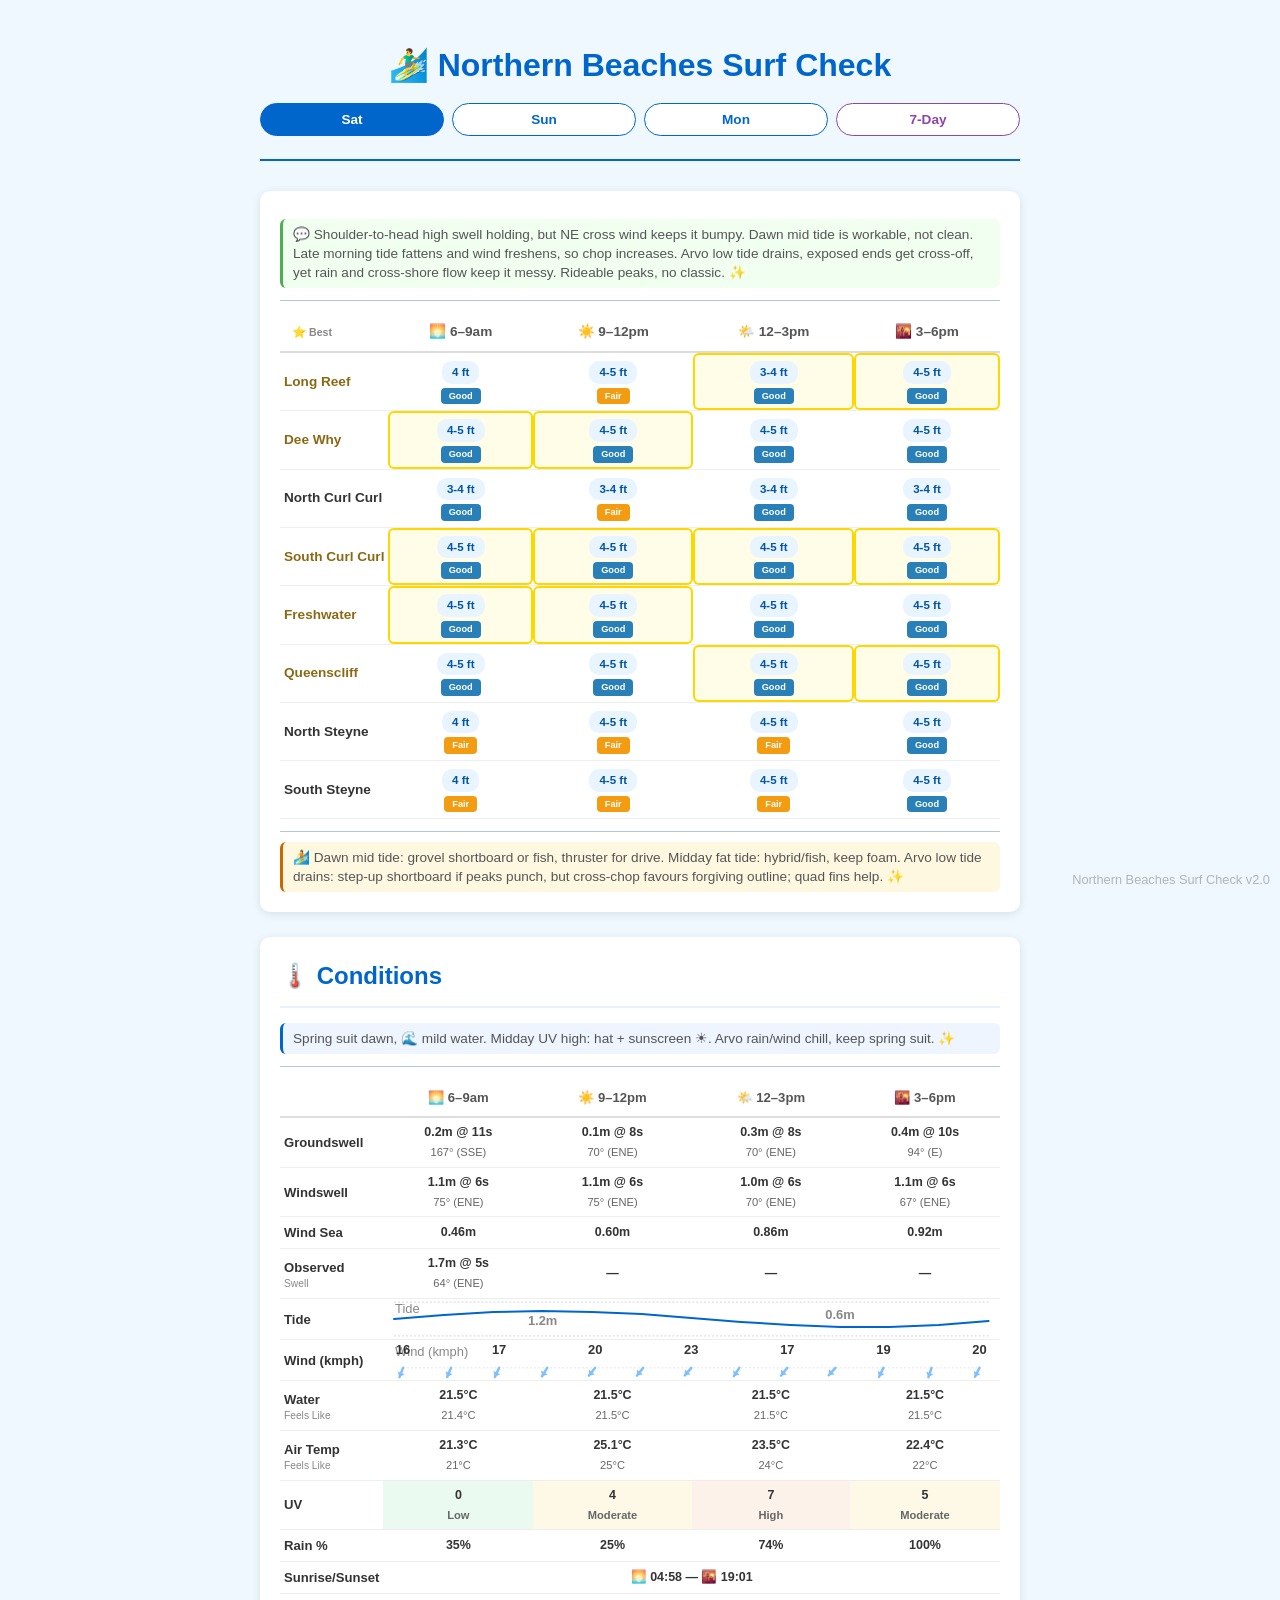
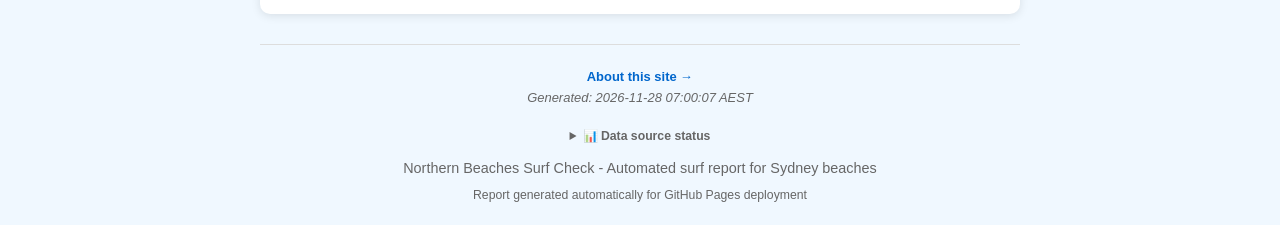
==== commit 1fe36ccb: "Today update 2026-11-28 08:00 — LLM cached + buoy refreshed" ====
--- a/index.html
+++ b/index.html
@@ -1681,8 +1681,8 @@
             
             
             <td class="cm-cell">
-              <div class="cm-cell-value">1.6m @ 5s</div>
-              <div class="cm-cell-detail">68° (ENE)</div>
+              <div class="cm-cell-value">1.7m @ 5s</div>
+              <div class="cm-cell-detail">64° (ENE)</div>
             </td>
             
             <td class="cm-cell">
@@ -4614,7 +4614,7 @@
             </div>
             <div style="margin-bottom:2px;">
         <svg viewBox="0 0 660 300" style="width:100%;max-width:660px;height:auto;display:block;">
-            <rect width="660" height="300" fill="#f8faff" rx="4"/><line x1="50" y1="272.0" x2="615" y2="272.0" stroke="#e0e4ec" stroke-width="1"/><text x="44" y="276.0" text-anchor="end" font-size="10" fill="#999">0.0</text><line x1="50" y1="201.73333333333335" x2="615" y2="201.73333333333335" stroke="#e0e4ec" stroke-width="1"/><text x="44" y="205.73333333333335" text-anchor="end" font-size="10" fill="#999">0.5</text><line x1="50" y1="131.4666666666667" x2="615" y2="131.4666666666667" stroke="#e0e4ec" stroke-width="1"/><text x="44" y="135.4666666666667" text-anchor="end" font-size="10" fill="#999">1.0</text><line x1="50" y1="61.20000000000002" x2="615" y2="61.20000000000002" stroke="#e0e4ec" stroke-width="1"/><text x="44" y="65.20000000000002" text-anchor="end" font-size="10" fill="#999">1.5</text><text x="8" y="14" font-size="9" fill="#0066cc" font-weight="600">H (m)</text><text x="619" y="14" font-size="9" fill="#e67e22" font-weight="600">T (s)</text><rect x="76.23214285714286" y="89.30666666666667" width="28.249999999999996" height="47.78133333333335" fill="#b3d4ff" rx="2" opacity="0.7"/><line x1="78.23214285714286" y1="118.11600000000001" x2="102.48214285714286" y2="118.11600000000001" stroke="#0066cc" stroke-width="2.5" stroke-linecap="round"/><circle cx="90.35714285714286" cy="119.3766666666667" r="3.5" fill="#e67e22" stroke="white" stroke-width="1"/><circle cx="90.35714285714286" cy="45.74133333333333" r="4" fill="none" stroke="#9933cc" stroke-width="2.5"/><circle cx="90.35714285714286" cy="45.74133333333333" r="1.2" fill="#9933cc"/><text x="90.35714285714286" y="296" text-anchor="middle" font-size="10" fill="#555" font-weight="500">Sat</text><text x="90.35714285714286" y="14" text-anchor="middle" font-size="10" fill="#0066cc" font-weight="500">ENE</text><rect x="156.94642857142856" y="103.36000000000001" width="28.249999999999996" height="47.78133333333332" fill="#b3d4ff" rx="2" opacity="0.7"/><line x1="158.94642857142856" y1="132.872" x2="183.19642857142856" y2="132.872" stroke="#0066cc" stroke-width="2.5" stroke-linecap="round"/><circle cx="171.07142857142856" cy="105.11666666666665" r="3.5" fill="#e67e22" stroke="white" stroke-width="1"/><text x="171.07142857142856" y="296" text-anchor="middle" font-size="10" fill="#555" font-weight="500">Sun</text><text x="171.07142857142856" y="14" text-anchor="middle" font-size="10" fill="#0066cc" font-weight="500">ENE</text><rect x="237.66071428571428" y="92.11733333333333" width="28.249999999999996" height="73.07733333333331" fill="#b3d4ff" rx="2" opacity="0.7"/><line x1="239.66071428571428" y1="132.52066666666667" x2="263.9107142857143" y2="132.52066666666667" stroke="#0066cc" stroke-width="2.5" stroke-linecap="round"/><circle cx="251.78571428571428" cy="110.90333333333331" r="3.5" fill="#e67e22" stroke="white" stroke-width="1"/><text x="251.78571428571428" y="296" text-anchor="middle" font-size="10" fill="#555" font-weight="500">Mon</text><text x="251.78571428571428" y="14" text-anchor="middle" font-size="10" fill="#0066cc" font-weight="500">SE</text><rect x="318.375" y="103.36000000000001" width="28.249999999999996" height="84.32" fill="#b3d4ff" rx="2" opacity="0.7"/><line x1="320.375" y1="160.51022222222224" x2="344.625" y2="160.51022222222224" stroke="#0066cc" stroke-width="2.5" stroke-linecap="round"/><circle cx="332.5" cy="76.02833333333331" r="3.5" fill="#e67e22" stroke="white" stroke-width="1"/><text x="332.5" y="296" text-anchor="middle" font-size="10" fill="#555" font-weight="500">Tue</text><text x="332.5" y="14" text-anchor="middle" font-size="10" fill="#0066cc" font-weight="500">SSE</text><rect x="399.08928571428567" y="145.52" width="28.249999999999996" height="59.024" fill="#b3d4ff" rx="2" opacity="0.7"/><line x1="401.08928571428567" y1="188.3826666666667" x2="425.33928571428567" y2="188.3826666666667" stroke="#0066cc" stroke-width="2.5" stroke-linecap="round"/><circle cx="413.21428571428567" cy="120.20333333333335" r="3.5" fill="#e67e22" stroke="white" stroke-width="1"/><text x="413.21428571428567" y="296" text-anchor="middle" font-size="10" fill="#555" font-weight="500">Wed</text><text x="413.21428571428567" y="14" text-anchor="middle" font-size="10" fill="#0066cc" font-weight="500">ENE</text><rect x="479.8035714285714" y="139.89866666666668" width="28.249999999999996" height="47.78133333333332" fill="#b3d4ff" rx="2" opacity="0.7"/><line x1="481.8035714285714" y1="166.13155555555556" x2="506.0535714285714" y2="166.13155555555556" stroke="#0066cc" stroke-width="2.5" stroke-linecap="round"/><circle cx="493.9285714285714" cy="142.57500000000002" r="3.5" fill="#e67e22" stroke="white" stroke-width="1"/><text x="493.9285714285714" y="296" text-anchor="middle" font-size="10" fill="#555" font-weight="500">Thu</text><text x="493.9285714285714" y="14" text-anchor="middle" font-size="10" fill="#0066cc" font-weight="500">ENE</text><rect x="560.5178571428571" y="108.98133333333334" width="28.249999999999996" height="36.53866666666667" fill="#b3d4ff" rx="2" opacity="0.7"/><line x1="562.5178571428571" y1="132.05222222222224" x2="586.7678571428571" y2="132.05222222222224" stroke="#0066cc" stroke-width="2.5" stroke-linecap="round"/><circle cx="574.6428571428571" cy="131.93166666666667" r="3.5" fill="#e67e22" stroke="white" stroke-width="1"/><text x="574.6428571428571" y="296" text-anchor="middle" font-size="10" fill="#555" font-weight="500">Fri</text><text x="574.6428571428571" y="14" text-anchor="middle" font-size="10" fill="#0066cc" font-weight="500">ENE</text><path d="M90.4 119.4 L171.1 105.1 L251.8 110.9 L332.5 76.0 L413.2 120.2 L493.9 142.6 L574.6 131.9" fill="none" stroke="#e67e22" stroke-width="1.5" stroke-dasharray="4,3" opacity="0.6"/><text x="90.35714285714286" y="284" text-anchor="middle" font-size="8" fill="#9933cc" font-weight="500">ENE</text><text x="619" y="276.0" text-anchor="start" font-size="10" fill="#e67e22">0</text><text x="619" y="226.4" text-anchor="start" font-size="10" fill="#e67e22">2</text><text x="619" y="176.8" text-anchor="start" font-size="10" fill="#e67e22">4</text><text x="619" y="127.20000000000002" text-anchor="start" font-size="10" fill="#e67e22">6</text><text x="619" y="77.6" text-anchor="start" font-size="10" fill="#e67e22">8</text><text x="619" y="28.0" text-anchor="start" font-size="10" fill="#e67e22">10</text>
+            <rect width="660" height="300" fill="#f8faff" rx="4"/><line x1="50" y1="272.0" x2="615" y2="272.0" stroke="#e0e4ec" stroke-width="1"/><text x="44" y="276.0" text-anchor="end" font-size="10" fill="#999">0.0</text><line x1="50" y1="201.73333333333335" x2="615" y2="201.73333333333335" stroke="#e0e4ec" stroke-width="1"/><text x="44" y="205.73333333333335" text-anchor="end" font-size="10" fill="#999">0.5</text><line x1="50" y1="131.4666666666667" x2="615" y2="131.4666666666667" stroke="#e0e4ec" stroke-width="1"/><text x="44" y="135.4666666666667" text-anchor="end" font-size="10" fill="#999">1.0</text><line x1="50" y1="61.20000000000002" x2="615" y2="61.20000000000002" stroke="#e0e4ec" stroke-width="1"/><text x="44" y="65.20000000000002" text-anchor="end" font-size="10" fill="#999">1.5</text><text x="8" y="14" font-size="9" fill="#0066cc" font-weight="600">H (m)</text><text x="619" y="14" font-size="9" fill="#e67e22" font-weight="600">T (s)</text><rect x="76.23214285714286" y="89.30666666666667" width="28.249999999999996" height="47.78133333333335" fill="#b3d4ff" rx="2" opacity="0.7"/><line x1="78.23214285714286" y1="118.11600000000001" x2="102.48214285714286" y2="118.11600000000001" stroke="#0066cc" stroke-width="2.5" stroke-linecap="round"/><circle cx="90.35714285714286" cy="119.3766666666667" r="3.5" fill="#e67e22" stroke="white" stroke-width="1"/><rect x="81.88214285714287" y="31.688000000000045" width="16.949999999999996" height="14.053333333333285" fill="none" stroke="#9933cc" stroke-width="1.2" rx="2" opacity="0.6"/><circle cx="90.35714285714286" cy="41.72609523809524" r="4" fill="none" stroke="#9933cc" stroke-width="2.5"/><circle cx="90.35714285714286" cy="41.72609523809524" r="1.2" fill="#9933cc"/><text x="90.35714285714286" y="296" text-anchor="middle" font-size="10" fill="#555" font-weight="500">Sat</text><text x="90.35714285714286" y="14" text-anchor="middle" font-size="10" fill="#0066cc" font-weight="500">ENE</text><rect x="156.94642857142856" y="103.36000000000001" width="28.249999999999996" height="47.78133333333332" fill="#b3d4ff" rx="2" opacity="0.7"/><line x1="158.94642857142856" y1="132.872" x2="183.19642857142856" y2="132.872" stroke="#0066cc" stroke-width="2.5" stroke-linecap="round"/><circle cx="171.07142857142856" cy="105.11666666666665" r="3.5" fill="#e67e22" stroke="white" stroke-width="1"/><text x="171.07142857142856" y="296" text-anchor="middle" font-size="10" fill="#555" font-weight="500">Sun</text><text x="171.07142857142856" y="14" text-anchor="middle" font-size="10" fill="#0066cc" font-weight="500">ENE</text><rect x="237.66071428571428" y="92.11733333333333" width="28.249999999999996" height="73.07733333333331" fill="#b3d4ff" rx="2" opacity="0.7"/><line x1="239.66071428571428" y1="132.52066666666667" x2="263.9107142857143" y2="132.52066666666667" stroke="#0066cc" stroke-width="2.5" stroke-linecap="round"/><circle cx="251.78571428571428" cy="110.90333333333331" r="3.5" fill="#e67e22" stroke="white" stroke-width="1"/><text x="251.78571428571428" y="296" text-anchor="middle" font-size="10" fill="#555" font-weight="500">Mon</text><text x="251.78571428571428" y="14" text-anchor="middle" font-size="10" fill="#0066cc" font-weight="500">SE</text><rect x="318.375" y="103.36000000000001" width="28.249999999999996" height="84.32" fill="#b3d4ff" rx="2" opacity="0.7"/><line x1="320.375" y1="160.51022222222224" x2="344.625" y2="160.51022222222224" stroke="#0066cc" stroke-width="2.5" stroke-linecap="round"/><circle cx="332.5" cy="76.02833333333331" r="3.5" fill="#e67e22" stroke="white" stroke-width="1"/><text x="332.5" y="296" text-anchor="middle" font-size="10" fill="#555" font-weight="500">Tue</text><text x="332.5" y="14" text-anchor="middle" font-size="10" fill="#0066cc" font-weight="500">SSE</text><rect x="399.08928571428567" y="145.52" width="28.249999999999996" height="59.024" fill="#b3d4ff" rx="2" opacity="0.7"/><line x1="401.08928571428567" y1="188.3826666666667" x2="425.33928571428567" y2="188.3826666666667" stroke="#0066cc" stroke-width="2.5" stroke-linecap="round"/><circle cx="413.21428571428567" cy="120.20333333333335" r="3.5" fill="#e67e22" stroke="white" stroke-width="1"/><text x="413.21428571428567" y="296" text-anchor="middle" font-size="10" fill="#555" font-weight="500">Wed</text><text x="413.21428571428567" y="14" text-anchor="middle" font-size="10" fill="#0066cc" font-weight="500">ENE</text><rect x="479.8035714285714" y="139.89866666666668" width="28.249999999999996" height="47.78133333333332" fill="#b3d4ff" rx="2" opacity="0.7"/><line x1="481.8035714285714" y1="166.13155555555556" x2="506.0535714285714" y2="166.13155555555556" stroke="#0066cc" stroke-width="2.5" stroke-linecap="round"/><circle cx="493.9285714285714" cy="142.57500000000002" r="3.5" fill="#e67e22" stroke="white" stroke-width="1"/><text x="493.9285714285714" y="296" text-anchor="middle" font-size="10" fill="#555" font-weight="500">Thu</text><text x="493.9285714285714" y="14" text-anchor="middle" font-size="10" fill="#0066cc" font-weight="500">ENE</text><rect x="560.5178571428571" y="108.98133333333334" width="28.249999999999996" height="36.53866666666667" fill="#b3d4ff" rx="2" opacity="0.7"/><line x1="562.5178571428571" y1="132.05222222222224" x2="586.7678571428571" y2="132.05222222222224" stroke="#0066cc" stroke-width="2.5" stroke-linecap="round"/><circle cx="574.6428571428571" cy="131.93166666666667" r="3.5" fill="#e67e22" stroke="white" stroke-width="1"/><text x="574.6428571428571" y="296" text-anchor="middle" font-size="10" fill="#555" font-weight="500">Fri</text><text x="574.6428571428571" y="14" text-anchor="middle" font-size="10" fill="#0066cc" font-weight="500">ENE</text><path d="M90.4 119.4 L171.1 105.1 L251.8 110.9 L332.5 76.0 L413.2 120.2 L493.9 142.6 L574.6 131.9" fill="none" stroke="#e67e22" stroke-width="1.5" stroke-dasharray="4,3" opacity="0.6"/><text x="90.35714285714286" y="284" text-anchor="middle" font-size="8" fill="#9933cc" font-weight="500">ENE</text><text x="619" y="276.0" text-anchor="start" font-size="10" fill="#e67e22">0</text><text x="619" y="226.4" text-anchor="start" font-size="10" fill="#e67e22">2</text><text x="619" y="176.8" text-anchor="start" font-size="10" fill="#e67e22">4</text><text x="619" y="127.20000000000002" text-anchor="start" font-size="10" fill="#e67e22">6</text><text x="619" y="77.6" text-anchor="start" font-size="10" fill="#e67e22">8</text><text x="619" y="28.0" text-anchor="start" font-size="10" fill="#e67e22">10</text>
         </svg>
     </div>
         </div>
@@ -4647,29 +4647,29 @@
 
   <div class="footer">
     <p><a href="./about.html" style="color: #0066cc; text-decoration: none; font-weight: 600; font-size: 0.9em;">About this site →</a></p>
-    <p class="timestamp" style="margin-bottom: 8px; font-size: 0.9em;">Generated: 2026-11-28 04:45:08 AEST</p>
+    <p class="timestamp" style="margin-bottom: 8px; font-size: 0.9em;">Generated: 2026-11-28 07:00:07 AEST</p>
     <details style="margin:10px 0; text-align:left; display:inline-block;">
       <summary style="cursor:pointer; color:#666; font-size:0.85em; font-weight:600;">📊 Data source status</summary>
       <table style="margin:4px 0 0 0; font-size:0.85em; border-collapse:collapse;">
         <tr>
-                <td style="text-align:left;padding:2px 8px;">✅ Open-Meteo Weather API</td>
-                <td style="text-align:center;padding:2px 8px;font-weight:bold;color:#2e7d32;">Live API</td>
-                <td style="text-align:right;padding:2px 8px;color:#666;">2026-11-27 18:45 UTC</td>
+                <td style="text-align:left;padding:2px 8px;">⏳ Open-Meteo Weather API</td>
+                <td style="text-align:center;padding:2px 8px;font-weight:bold;color:#f57c00;">Cache</td>
+                <td style="text-align:right;padding:2px 8px;color:#666;">Within TTL</td>
             </tr>
 <tr>
-                <td style="text-align:left;padding:2px 8px;">✅ Open-Meteo Marine API</td>
-                <td style="text-align:center;padding:2px 8px;font-weight:bold;color:#2e7d32;">Live API</td>
-                <td style="text-align:right;padding:2px 8px;color:#666;">2026-11-27 18:45 UTC</td>
+                <td style="text-align:left;padding:2px 8px;">⏳ Open-Meteo Marine API</td>
+                <td style="text-align:center;padding:2px 8px;font-weight:bold;color:#f57c00;">Cache</td>
+                <td style="text-align:right;padding:2px 8px;color:#666;">Within TTL</td>
             </tr>
 <tr>
                 <td style="text-align:left;padding:2px 8px;">✅ MHL Sydney Buoy (THREDDS)</td>
                 <td style="text-align:center;padding:2px 8px;font-weight:bold;color:#2e7d32;">Live API</td>
-                <td style="text-align:right;padding:2px 8px;color:#666;">30-min avg at 2026-11-28T01:00 AEST</td>
+                <td style="text-align:right;padding:2px 8px;color:#666;">30-min avg at 2026-11-28T04:00 AEST</td>
             </tr>
 <tr>
                 <td style="text-align:left;padding:2px 8px;">✅ MHL Sydney Buoy (THREDDS 30-min avg)</td>
                 <td style="text-align:center;padding:2px 8px;font-weight:bold;color:#2e7d32;">Live API</td>
-                <td style="text-align:right;padding:2px 8px;color:#666;">Hs=1.61m, Tp=6.4s, Dir=68.0° at 2026-11-28T01:00 AEST</td>
+                <td style="text-align:right;padding:2px 8px;color:#666;">Hs=1.71m, Tp=7.0s, Dir=64.0° at 2026-11-28T04:00 AEST</td>
             </tr>
 <tr>
                 <td style="text-align:left;padding:2px 8px;">⏳ Open-Meteo Marine API</td>
@@ -4677,9 +4677,9 @@
                 <td style="text-align:right;padding:2px 8px;color:#666;">Cached forecast for Tomorrow+</td>
             </tr>
 <tr>
-                <td style="text-align:left;padding:2px 8px;">✅ Open-Meteo Weather API</td>
-                <td style="text-align:center;padding:2px 8px;font-weight:bold;color:#2e7d32;">Live API</td>
-                <td style="text-align:right;padding:2px 8px;color:#666;">2026-11-27 18:45 UTC</td>
+                <td style="text-align:left;padding:2px 8px;">⏳ Open-Meteo Weather API</td>
+                <td style="text-align:center;padding:2px 8px;font-weight:bold;color:#f57c00;">Cache</td>
+                <td style="text-align:right;padding:2px 8px;color:#666;">Within TTL</td>
             </tr>
 <tr>
                 <td style="text-align:left;padding:2px 8px;">✅ IMOS RAMSSA L4</td>
@@ -4694,7 +4694,7 @@
 <tr>
                 <td style="text-align:left;padding:2px 8px;">✅ OpenRouter / DeepSeek</td>
                 <td style="text-align:center;padding:2px 8px;font-weight:bold;color:#2e7d32;">Live API</td>
-                <td style="text-align:right;padding:2px 8px;color:#666;">LLM commentary generated</td>
+                <td style="text-align:right;padding:2px 8px;color:#666;">Reused from cache</td>
             </tr>
       </table>
     </details>
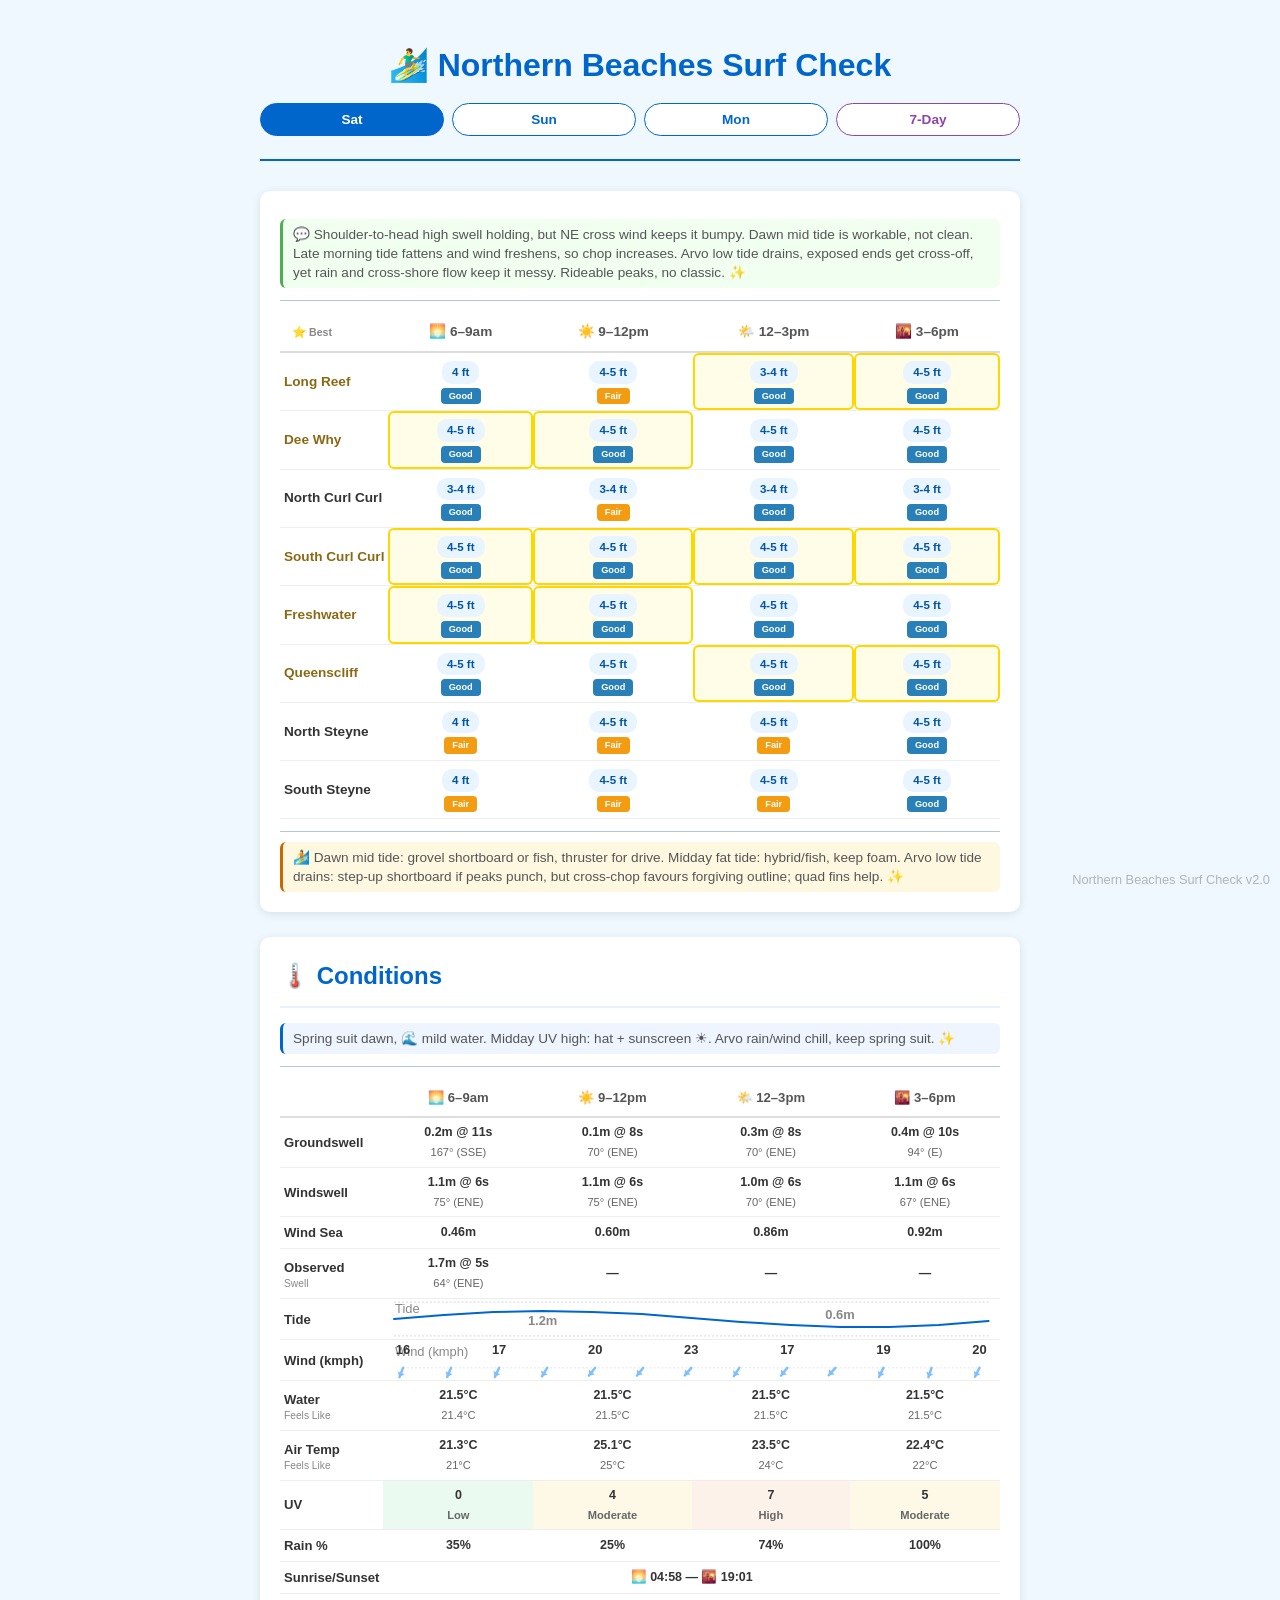
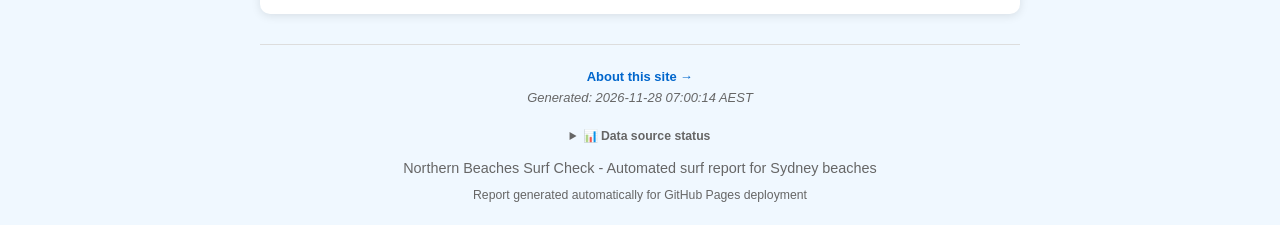
==== commit 2a2783dc: "Today update 2026-11-28 08:00 — LLM cached + buoy refreshed" ====
--- a/index.html
+++ b/index.html
@@ -4614,7 +4614,7 @@
             </div>
             <div style="margin-bottom:2px;">
         <svg viewBox="0 0 660 300" style="width:100%;max-width:660px;height:auto;display:block;">
-            <rect width="660" height="300" fill="#f8faff" rx="4"/><line x1="50" y1="272.0" x2="615" y2="272.0" stroke="#e0e4ec" stroke-width="1"/><text x="44" y="276.0" text-anchor="end" font-size="10" fill="#999">0.0</text><line x1="50" y1="201.73333333333335" x2="615" y2="201.73333333333335" stroke="#e0e4ec" stroke-width="1"/><text x="44" y="205.73333333333335" text-anchor="end" font-size="10" fill="#999">0.5</text><line x1="50" y1="131.4666666666667" x2="615" y2="131.4666666666667" stroke="#e0e4ec" stroke-width="1"/><text x="44" y="135.4666666666667" text-anchor="end" font-size="10" fill="#999">1.0</text><line x1="50" y1="61.20000000000002" x2="615" y2="61.20000000000002" stroke="#e0e4ec" stroke-width="1"/><text x="44" y="65.20000000000002" text-anchor="end" font-size="10" fill="#999">1.5</text><text x="8" y="14" font-size="9" fill="#0066cc" font-weight="600">H (m)</text><text x="619" y="14" font-size="9" fill="#e67e22" font-weight="600">T (s)</text><rect x="76.23214285714286" y="89.30666666666667" width="28.249999999999996" height="47.78133333333335" fill="#b3d4ff" rx="2" opacity="0.7"/><line x1="78.23214285714286" y1="118.11600000000001" x2="102.48214285714286" y2="118.11600000000001" stroke="#0066cc" stroke-width="2.5" stroke-linecap="round"/><circle cx="90.35714285714286" cy="119.3766666666667" r="3.5" fill="#e67e22" stroke="white" stroke-width="1"/><rect x="81.88214285714287" y="31.688000000000045" width="16.949999999999996" height="14.053333333333285" fill="none" stroke="#9933cc" stroke-width="1.2" rx="2" opacity="0.6"/><circle cx="90.35714285714286" cy="41.72609523809524" r="4" fill="none" stroke="#9933cc" stroke-width="2.5"/><circle cx="90.35714285714286" cy="41.72609523809524" r="1.2" fill="#9933cc"/><text x="90.35714285714286" y="296" text-anchor="middle" font-size="10" fill="#555" font-weight="500">Sat</text><text x="90.35714285714286" y="14" text-anchor="middle" font-size="10" fill="#0066cc" font-weight="500">ENE</text><rect x="156.94642857142856" y="103.36000000000001" width="28.249999999999996" height="47.78133333333332" fill="#b3d4ff" rx="2" opacity="0.7"/><line x1="158.94642857142856" y1="132.872" x2="183.19642857142856" y2="132.872" stroke="#0066cc" stroke-width="2.5" stroke-linecap="round"/><circle cx="171.07142857142856" cy="105.11666666666665" r="3.5" fill="#e67e22" stroke="white" stroke-width="1"/><text x="171.07142857142856" y="296" text-anchor="middle" font-size="10" fill="#555" font-weight="500">Sun</text><text x="171.07142857142856" y="14" text-anchor="middle" font-size="10" fill="#0066cc" font-weight="500">ENE</text><rect x="237.66071428571428" y="92.11733333333333" width="28.249999999999996" height="73.07733333333331" fill="#b3d4ff" rx="2" opacity="0.7"/><line x1="239.66071428571428" y1="132.52066666666667" x2="263.9107142857143" y2="132.52066666666667" stroke="#0066cc" stroke-width="2.5" stroke-linecap="round"/><circle cx="251.78571428571428" cy="110.90333333333331" r="3.5" fill="#e67e22" stroke="white" stroke-width="1"/><text x="251.78571428571428" y="296" text-anchor="middle" font-size="10" fill="#555" font-weight="500">Mon</text><text x="251.78571428571428" y="14" text-anchor="middle" font-size="10" fill="#0066cc" font-weight="500">SE</text><rect x="318.375" y="103.36000000000001" width="28.249999999999996" height="84.32" fill="#b3d4ff" rx="2" opacity="0.7"/><line x1="320.375" y1="160.51022222222224" x2="344.625" y2="160.51022222222224" stroke="#0066cc" stroke-width="2.5" stroke-linecap="round"/><circle cx="332.5" cy="76.02833333333331" r="3.5" fill="#e67e22" stroke="white" stroke-width="1"/><text x="332.5" y="296" text-anchor="middle" font-size="10" fill="#555" font-weight="500">Tue</text><text x="332.5" y="14" text-anchor="middle" font-size="10" fill="#0066cc" font-weight="500">SSE</text><rect x="399.08928571428567" y="145.52" width="28.249999999999996" height="59.024" fill="#b3d4ff" rx="2" opacity="0.7"/><line x1="401.08928571428567" y1="188.3826666666667" x2="425.33928571428567" y2="188.3826666666667" stroke="#0066cc" stroke-width="2.5" stroke-linecap="round"/><circle cx="413.21428571428567" cy="120.20333333333335" r="3.5" fill="#e67e22" stroke="white" stroke-width="1"/><text x="413.21428571428567" y="296" text-anchor="middle" font-size="10" fill="#555" font-weight="500">Wed</text><text x="413.21428571428567" y="14" text-anchor="middle" font-size="10" fill="#0066cc" font-weight="500">ENE</text><rect x="479.8035714285714" y="139.89866666666668" width="28.249999999999996" height="47.78133333333332" fill="#b3d4ff" rx="2" opacity="0.7"/><line x1="481.8035714285714" y1="166.13155555555556" x2="506.0535714285714" y2="166.13155555555556" stroke="#0066cc" stroke-width="2.5" stroke-linecap="round"/><circle cx="493.9285714285714" cy="142.57500000000002" r="3.5" fill="#e67e22" stroke="white" stroke-width="1"/><text x="493.9285714285714" y="296" text-anchor="middle" font-size="10" fill="#555" font-weight="500">Thu</text><text x="493.9285714285714" y="14" text-anchor="middle" font-size="10" fill="#0066cc" font-weight="500">ENE</text><rect x="560.5178571428571" y="108.98133333333334" width="28.249999999999996" height="36.53866666666667" fill="#b3d4ff" rx="2" opacity="0.7"/><line x1="562.5178571428571" y1="132.05222222222224" x2="586.7678571428571" y2="132.05222222222224" stroke="#0066cc" stroke-width="2.5" stroke-linecap="round"/><circle cx="574.6428571428571" cy="131.93166666666667" r="3.5" fill="#e67e22" stroke="white" stroke-width="1"/><text x="574.6428571428571" y="296" text-anchor="middle" font-size="10" fill="#555" font-weight="500">Fri</text><text x="574.6428571428571" y="14" text-anchor="middle" font-size="10" fill="#0066cc" font-weight="500">ENE</text><path d="M90.4 119.4 L171.1 105.1 L251.8 110.9 L332.5 76.0 L413.2 120.2 L493.9 142.6 L574.6 131.9" fill="none" stroke="#e67e22" stroke-width="1.5" stroke-dasharray="4,3" opacity="0.6"/><text x="90.35714285714286" y="284" text-anchor="middle" font-size="8" fill="#9933cc" font-weight="500">ENE</text><text x="619" y="276.0" text-anchor="start" font-size="10" fill="#e67e22">0</text><text x="619" y="226.4" text-anchor="start" font-size="10" fill="#e67e22">2</text><text x="619" y="176.8" text-anchor="start" font-size="10" fill="#e67e22">4</text><text x="619" y="127.20000000000002" text-anchor="start" font-size="10" fill="#e67e22">6</text><text x="619" y="77.6" text-anchor="start" font-size="10" fill="#e67e22">8</text><text x="619" y="28.0" text-anchor="start" font-size="10" fill="#e67e22">10</text>
+            <rect width="660" height="300" fill="#f8faff" rx="4"/><line x1="50" y1="272.0" x2="615" y2="272.0" stroke="#e0e4ec" stroke-width="1"/><text x="44" y="276.0" text-anchor="end" font-size="10" fill="#999">0.0</text><line x1="50" y1="201.73333333333335" x2="615" y2="201.73333333333335" stroke="#e0e4ec" stroke-width="1"/><text x="44" y="205.73333333333335" text-anchor="end" font-size="10" fill="#999">0.5</text><line x1="50" y1="131.4666666666667" x2="615" y2="131.4666666666667" stroke="#e0e4ec" stroke-width="1"/><text x="44" y="135.4666666666667" text-anchor="end" font-size="10" fill="#999">1.0</text><line x1="50" y1="61.20000000000002" x2="615" y2="61.20000000000002" stroke="#e0e4ec" stroke-width="1"/><text x="44" y="65.20000000000002" text-anchor="end" font-size="10" fill="#999">1.5</text><text x="8" y="14" font-size="9" fill="#0066cc" font-weight="600">H (m)</text><text x="619" y="14" font-size="9" fill="#e67e22" font-weight="600">T (s)</text><rect x="76.23214285714286" y="89.30666666666667" width="28.249999999999996" height="47.78133333333335" fill="#b3d4ff" rx="2" opacity="0.7"/><line x1="78.23214285714286" y1="118.11600000000001" x2="102.48214285714286" y2="118.11600000000001" stroke="#0066cc" stroke-width="2.5" stroke-linecap="round"/><circle cx="90.35714285714286" cy="119.3766666666667" r="3.5" fill="#e67e22" stroke="white" stroke-width="1"/><rect x="81.88214285714287" y="31.688000000000045" width="16.949999999999996" height="14.053333333333285" fill="none" stroke="#9933cc" stroke-width="1.2" rx="2" opacity="0.6"/><circle cx="90.35714285714286" cy="39.718476190476196" r="4" fill="none" stroke="#9933cc" stroke-width="2.5"/><circle cx="90.35714285714286" cy="39.718476190476196" r="1.2" fill="#9933cc"/><text x="90.35714285714286" y="296" text-anchor="middle" font-size="10" fill="#555" font-weight="500">Sat</text><text x="90.35714285714286" y="14" text-anchor="middle" font-size="10" fill="#0066cc" font-weight="500">ENE</text><rect x="156.94642857142856" y="103.36000000000001" width="28.249999999999996" height="47.78133333333332" fill="#b3d4ff" rx="2" opacity="0.7"/><line x1="158.94642857142856" y1="132.872" x2="183.19642857142856" y2="132.872" stroke="#0066cc" stroke-width="2.5" stroke-linecap="round"/><circle cx="171.07142857142856" cy="105.11666666666665" r="3.5" fill="#e67e22" stroke="white" stroke-width="1"/><text x="171.07142857142856" y="296" text-anchor="middle" font-size="10" fill="#555" font-weight="500">Sun</text><text x="171.07142857142856" y="14" text-anchor="middle" font-size="10" fill="#0066cc" font-weight="500">ENE</text><rect x="237.66071428571428" y="92.11733333333333" width="28.249999999999996" height="73.07733333333331" fill="#b3d4ff" rx="2" opacity="0.7"/><line x1="239.66071428571428" y1="132.52066666666667" x2="263.9107142857143" y2="132.52066666666667" stroke="#0066cc" stroke-width="2.5" stroke-linecap="round"/><circle cx="251.78571428571428" cy="110.90333333333331" r="3.5" fill="#e67e22" stroke="white" stroke-width="1"/><text x="251.78571428571428" y="296" text-anchor="middle" font-size="10" fill="#555" font-weight="500">Mon</text><text x="251.78571428571428" y="14" text-anchor="middle" font-size="10" fill="#0066cc" font-weight="500">SE</text><rect x="318.375" y="103.36000000000001" width="28.249999999999996" height="84.32" fill="#b3d4ff" rx="2" opacity="0.7"/><line x1="320.375" y1="160.51022222222224" x2="344.625" y2="160.51022222222224" stroke="#0066cc" stroke-width="2.5" stroke-linecap="round"/><circle cx="332.5" cy="76.02833333333331" r="3.5" fill="#e67e22" stroke="white" stroke-width="1"/><text x="332.5" y="296" text-anchor="middle" font-size="10" fill="#555" font-weight="500">Tue</text><text x="332.5" y="14" text-anchor="middle" font-size="10" fill="#0066cc" font-weight="500">SSE</text><rect x="399.08928571428567" y="145.52" width="28.249999999999996" height="59.024" fill="#b3d4ff" rx="2" opacity="0.7"/><line x1="401.08928571428567" y1="188.3826666666667" x2="425.33928571428567" y2="188.3826666666667" stroke="#0066cc" stroke-width="2.5" stroke-linecap="round"/><circle cx="413.21428571428567" cy="120.20333333333335" r="3.5" fill="#e67e22" stroke="white" stroke-width="1"/><text x="413.21428571428567" y="296" text-anchor="middle" font-size="10" fill="#555" font-weight="500">Wed</text><text x="413.21428571428567" y="14" text-anchor="middle" font-size="10" fill="#0066cc" font-weight="500">ENE</text><rect x="479.8035714285714" y="139.89866666666668" width="28.249999999999996" height="47.78133333333332" fill="#b3d4ff" rx="2" opacity="0.7"/><line x1="481.8035714285714" y1="166.13155555555556" x2="506.0535714285714" y2="166.13155555555556" stroke="#0066cc" stroke-width="2.5" stroke-linecap="round"/><circle cx="493.9285714285714" cy="142.57500000000002" r="3.5" fill="#e67e22" stroke="white" stroke-width="1"/><text x="493.9285714285714" y="296" text-anchor="middle" font-size="10" fill="#555" font-weight="500">Thu</text><text x="493.9285714285714" y="14" text-anchor="middle" font-size="10" fill="#0066cc" font-weight="500">ENE</text><rect x="560.5178571428571" y="108.98133333333334" width="28.249999999999996" height="36.53866666666667" fill="#b3d4ff" rx="2" opacity="0.7"/><line x1="562.5178571428571" y1="132.05222222222224" x2="586.7678571428571" y2="132.05222222222224" stroke="#0066cc" stroke-width="2.5" stroke-linecap="round"/><circle cx="574.6428571428571" cy="131.93166666666667" r="3.5" fill="#e67e22" stroke="white" stroke-width="1"/><text x="574.6428571428571" y="296" text-anchor="middle" font-size="10" fill="#555" font-weight="500">Fri</text><text x="574.6428571428571" y="14" text-anchor="middle" font-size="10" fill="#0066cc" font-weight="500">ENE</text><path d="M90.4 119.4 L171.1 105.1 L251.8 110.9 L332.5 76.0 L413.2 120.2 L493.9 142.6 L574.6 131.9" fill="none" stroke="#e67e22" stroke-width="1.5" stroke-dasharray="4,3" opacity="0.6"/><text x="90.35714285714286" y="284" text-anchor="middle" font-size="8" fill="#9933cc" font-weight="500">ENE</text><text x="619" y="276.0" text-anchor="start" font-size="10" fill="#e67e22">0</text><text x="619" y="226.4" text-anchor="start" font-size="10" fill="#e67e22">2</text><text x="619" y="176.8" text-anchor="start" font-size="10" fill="#e67e22">4</text><text x="619" y="127.20000000000002" text-anchor="start" font-size="10" fill="#e67e22">6</text><text x="619" y="77.6" text-anchor="start" font-size="10" fill="#e67e22">8</text><text x="619" y="28.0" text-anchor="start" font-size="10" fill="#e67e22">10</text>
         </svg>
     </div>
         </div>
@@ -4647,24 +4647,24 @@
 
   <div class="footer">
     <p><a href="./about.html" style="color: #0066cc; text-decoration: none; font-weight: 600; font-size: 0.9em;">About this site →</a></p>
-    <p class="timestamp" style="margin-bottom: 8px; font-size: 0.9em;">Generated: 2026-11-28 07:00:07 AEST</p>
+    <p class="timestamp" style="margin-bottom: 8px; font-size: 0.9em;">Generated: 2026-11-28 07:00:14 AEST</p>
     <details style="margin:10px 0; text-align:left; display:inline-block;">
       <summary style="cursor:pointer; color:#666; font-size:0.85em; font-weight:600;">📊 Data source status</summary>
       <table style="margin:4px 0 0 0; font-size:0.85em; border-collapse:collapse;">
         <tr>
-                <td style="text-align:left;padding:2px 8px;">⏳ Open-Meteo Weather API</td>
-                <td style="text-align:center;padding:2px 8px;font-weight:bold;color:#f57c00;">Cache</td>
-                <td style="text-align:right;padding:2px 8px;color:#666;">Within TTL</td>
-            </tr>
-<tr>
                 <td style="text-align:left;padding:2px 8px;">⏳ Open-Meteo Marine API</td>
                 <td style="text-align:center;padding:2px 8px;font-weight:bold;color:#f57c00;">Cache</td>
                 <td style="text-align:right;padding:2px 8px;color:#666;">Within TTL</td>
             </tr>
 <tr>
-                <td style="text-align:left;padding:2px 8px;">✅ MHL Sydney Buoy (THREDDS)</td>
-                <td style="text-align:center;padding:2px 8px;font-weight:bold;color:#2e7d32;">Live API</td>
-                <td style="text-align:right;padding:2px 8px;color:#666;">30-min avg at 2026-11-28T04:00 AEST</td>
+                <td style="text-align:left;padding:2px 8px;">⏳ MHL Sydney Buoy (THREDDS)</td>
+                <td style="text-align:center;padding:2px 8px;font-weight:bold;color:#f57c00;">Cache</td>
+                <td style="text-align:right;padding:2px 8px;color:#666;">Within TTL</td>
+            </tr>
+<tr>
+                <td style="text-align:left;padding:2px 8px;">⏳ Open-Meteo Weather API</td>
+                <td style="text-align:center;padding:2px 8px;font-weight:bold;color:#f57c00;">Cache</td>
+                <td style="text-align:right;padding:2px 8px;color:#666;">Within TTL</td>
             </tr>
 <tr>
                 <td style="text-align:left;padding:2px 8px;">✅ MHL Sydney Buoy (THREDDS 30-min avg)</td>
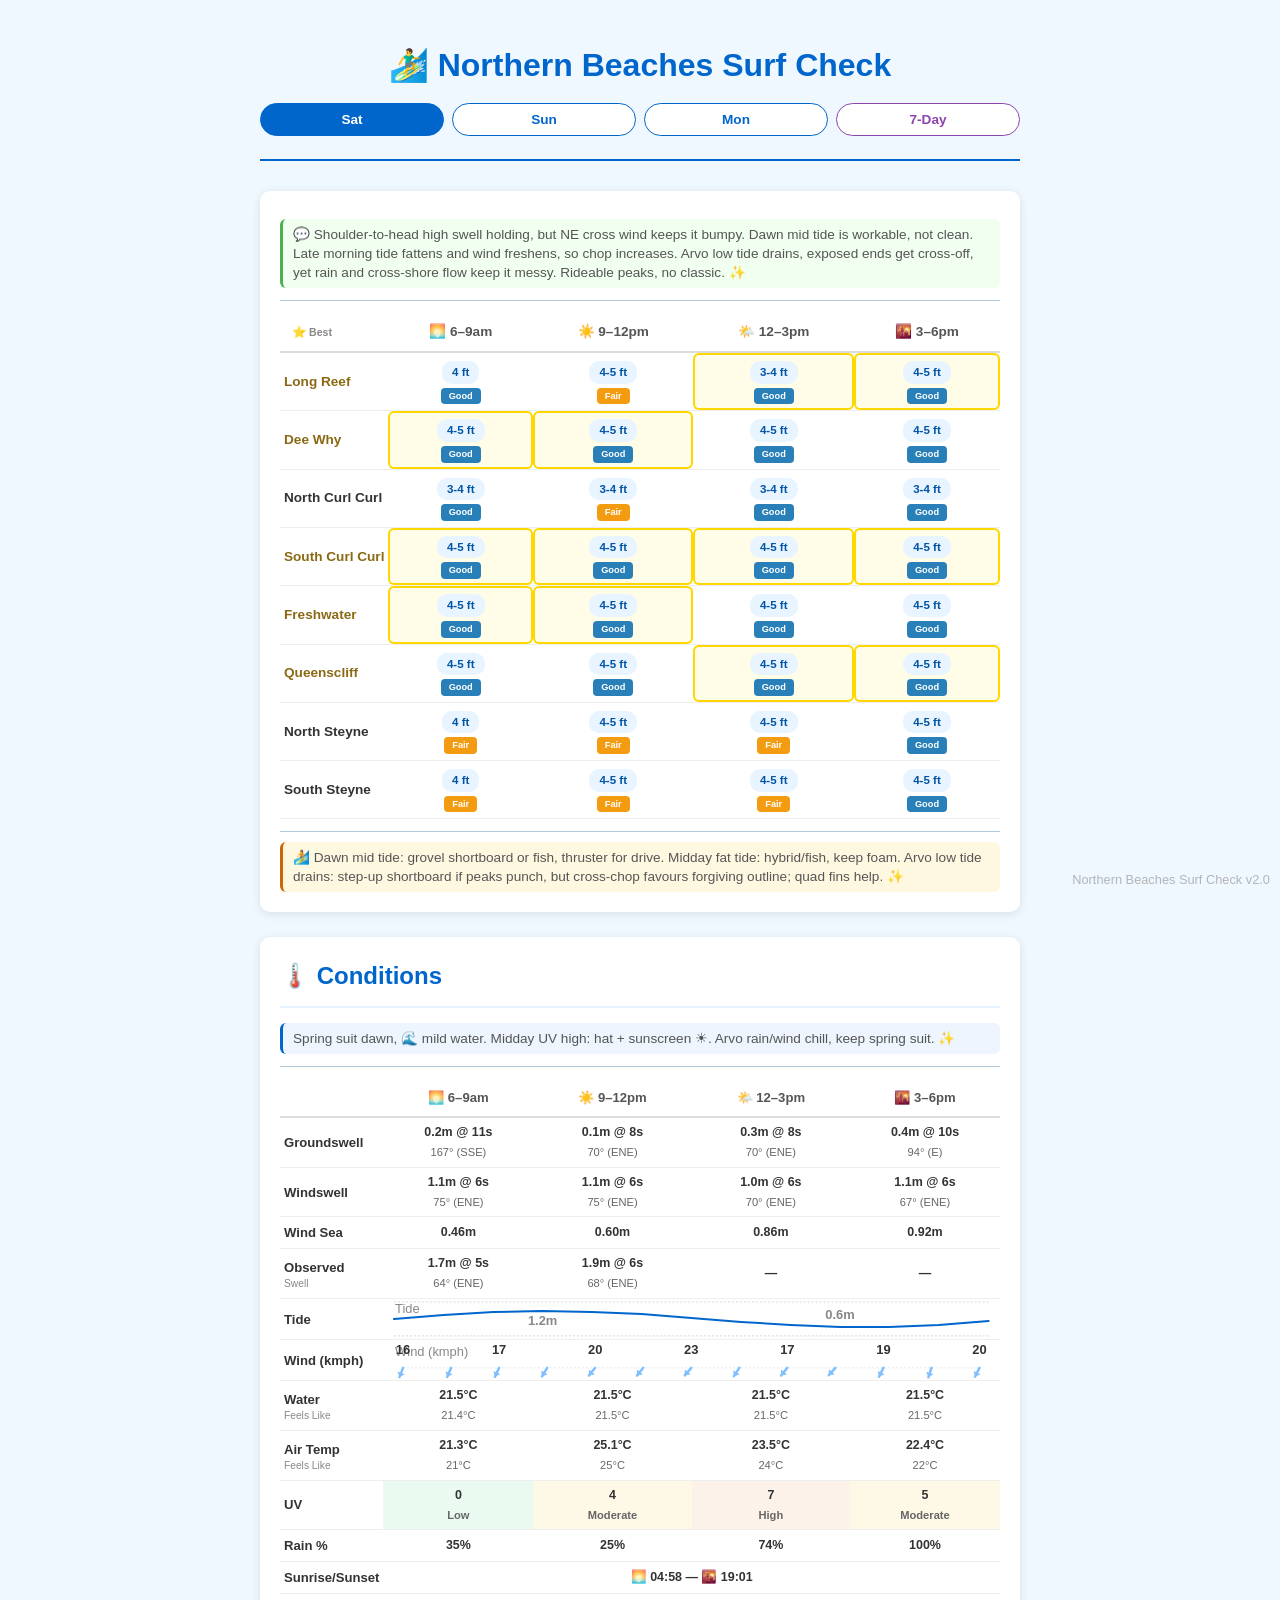
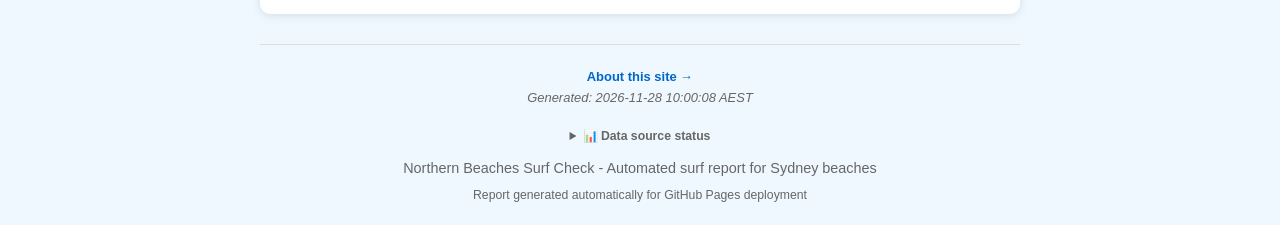
==== commit 58663f0d: "Today update 2026-11-28 11:00 — LLM cached + buoy refreshed" ====
--- a/index.html
+++ b/index.html
@@ -1686,8 +1686,8 @@
             </td>
             
             <td class="cm-cell">
-              <div class="cm-cell-value">—</div>
-              
+              <div class="cm-cell-value">1.9m @ 6s</div>
+              <div class="cm-cell-detail">68° (ENE)</div>
             </td>
             
             <td class="cm-cell">
@@ -4614,7 +4614,7 @@
             </div>
             <div style="margin-bottom:2px;">
         <svg viewBox="0 0 660 300" style="width:100%;max-width:660px;height:auto;display:block;">
-            <rect width="660" height="300" fill="#f8faff" rx="4"/><line x1="50" y1="272.0" x2="615" y2="272.0" stroke="#e0e4ec" stroke-width="1"/><text x="44" y="276.0" text-anchor="end" font-size="10" fill="#999">0.0</text><line x1="50" y1="201.73333333333335" x2="615" y2="201.73333333333335" stroke="#e0e4ec" stroke-width="1"/><text x="44" y="205.73333333333335" text-anchor="end" font-size="10" fill="#999">0.5</text><line x1="50" y1="131.4666666666667" x2="615" y2="131.4666666666667" stroke="#e0e4ec" stroke-width="1"/><text x="44" y="135.4666666666667" text-anchor="end" font-size="10" fill="#999">1.0</text><line x1="50" y1="61.20000000000002" x2="615" y2="61.20000000000002" stroke="#e0e4ec" stroke-width="1"/><text x="44" y="65.20000000000002" text-anchor="end" font-size="10" fill="#999">1.5</text><text x="8" y="14" font-size="9" fill="#0066cc" font-weight="600">H (m)</text><text x="619" y="14" font-size="9" fill="#e67e22" font-weight="600">T (s)</text><rect x="76.23214285714286" y="89.30666666666667" width="28.249999999999996" height="47.78133333333335" fill="#b3d4ff" rx="2" opacity="0.7"/><line x1="78.23214285714286" y1="118.11600000000001" x2="102.48214285714286" y2="118.11600000000001" stroke="#0066cc" stroke-width="2.5" stroke-linecap="round"/><circle cx="90.35714285714286" cy="119.3766666666667" r="3.5" fill="#e67e22" stroke="white" stroke-width="1"/><rect x="81.88214285714287" y="31.688000000000045" width="16.949999999999996" height="14.053333333333285" fill="none" stroke="#9933cc" stroke-width="1.2" rx="2" opacity="0.6"/><circle cx="90.35714285714286" cy="39.718476190476196" r="4" fill="none" stroke="#9933cc" stroke-width="2.5"/><circle cx="90.35714285714286" cy="39.718476190476196" r="1.2" fill="#9933cc"/><text x="90.35714285714286" y="296" text-anchor="middle" font-size="10" fill="#555" font-weight="500">Sat</text><text x="90.35714285714286" y="14" text-anchor="middle" font-size="10" fill="#0066cc" font-weight="500">ENE</text><rect x="156.94642857142856" y="103.36000000000001" width="28.249999999999996" height="47.78133333333332" fill="#b3d4ff" rx="2" opacity="0.7"/><line x1="158.94642857142856" y1="132.872" x2="183.19642857142856" y2="132.872" stroke="#0066cc" stroke-width="2.5" stroke-linecap="round"/><circle cx="171.07142857142856" cy="105.11666666666665" r="3.5" fill="#e67e22" stroke="white" stroke-width="1"/><text x="171.07142857142856" y="296" text-anchor="middle" font-size="10" fill="#555" font-weight="500">Sun</text><text x="171.07142857142856" y="14" text-anchor="middle" font-size="10" fill="#0066cc" font-weight="500">ENE</text><rect x="237.66071428571428" y="92.11733333333333" width="28.249999999999996" height="73.07733333333331" fill="#b3d4ff" rx="2" opacity="0.7"/><line x1="239.66071428571428" y1="132.52066666666667" x2="263.9107142857143" y2="132.52066666666667" stroke="#0066cc" stroke-width="2.5" stroke-linecap="round"/><circle cx="251.78571428571428" cy="110.90333333333331" r="3.5" fill="#e67e22" stroke="white" stroke-width="1"/><text x="251.78571428571428" y="296" text-anchor="middle" font-size="10" fill="#555" font-weight="500">Mon</text><text x="251.78571428571428" y="14" text-anchor="middle" font-size="10" fill="#0066cc" font-weight="500">SE</text><rect x="318.375" y="103.36000000000001" width="28.249999999999996" height="84.32" fill="#b3d4ff" rx="2" opacity="0.7"/><line x1="320.375" y1="160.51022222222224" x2="344.625" y2="160.51022222222224" stroke="#0066cc" stroke-width="2.5" stroke-linecap="round"/><circle cx="332.5" cy="76.02833333333331" r="3.5" fill="#e67e22" stroke="white" stroke-width="1"/><text x="332.5" y="296" text-anchor="middle" font-size="10" fill="#555" font-weight="500">Tue</text><text x="332.5" y="14" text-anchor="middle" font-size="10" fill="#0066cc" font-weight="500">SSE</text><rect x="399.08928571428567" y="145.52" width="28.249999999999996" height="59.024" fill="#b3d4ff" rx="2" opacity="0.7"/><line x1="401.08928571428567" y1="188.3826666666667" x2="425.33928571428567" y2="188.3826666666667" stroke="#0066cc" stroke-width="2.5" stroke-linecap="round"/><circle cx="413.21428571428567" cy="120.20333333333335" r="3.5" fill="#e67e22" stroke="white" stroke-width="1"/><text x="413.21428571428567" y="296" text-anchor="middle" font-size="10" fill="#555" font-weight="500">Wed</text><text x="413.21428571428567" y="14" text-anchor="middle" font-size="10" fill="#0066cc" font-weight="500">ENE</text><rect x="479.8035714285714" y="139.89866666666668" width="28.249999999999996" height="47.78133333333332" fill="#b3d4ff" rx="2" opacity="0.7"/><line x1="481.8035714285714" y1="166.13155555555556" x2="506.0535714285714" y2="166.13155555555556" stroke="#0066cc" stroke-width="2.5" stroke-linecap="round"/><circle cx="493.9285714285714" cy="142.57500000000002" r="3.5" fill="#e67e22" stroke="white" stroke-width="1"/><text x="493.9285714285714" y="296" text-anchor="middle" font-size="10" fill="#555" font-weight="500">Thu</text><text x="493.9285714285714" y="14" text-anchor="middle" font-size="10" fill="#0066cc" font-weight="500">ENE</text><rect x="560.5178571428571" y="108.98133333333334" width="28.249999999999996" height="36.53866666666667" fill="#b3d4ff" rx="2" opacity="0.7"/><line x1="562.5178571428571" y1="132.05222222222224" x2="586.7678571428571" y2="132.05222222222224" stroke="#0066cc" stroke-width="2.5" stroke-linecap="round"/><circle cx="574.6428571428571" cy="131.93166666666667" r="3.5" fill="#e67e22" stroke="white" stroke-width="1"/><text x="574.6428571428571" y="296" text-anchor="middle" font-size="10" fill="#555" font-weight="500">Fri</text><text x="574.6428571428571" y="14" text-anchor="middle" font-size="10" fill="#0066cc" font-weight="500">ENE</text><path d="M90.4 119.4 L171.1 105.1 L251.8 110.9 L332.5 76.0 L413.2 120.2 L493.9 142.6 L574.6 131.9" fill="none" stroke="#e67e22" stroke-width="1.5" stroke-dasharray="4,3" opacity="0.6"/><text x="90.35714285714286" y="284" text-anchor="middle" font-size="8" fill="#9933cc" font-weight="500">ENE</text><text x="619" y="276.0" text-anchor="start" font-size="10" fill="#e67e22">0</text><text x="619" y="226.4" text-anchor="start" font-size="10" fill="#e67e22">2</text><text x="619" y="176.8" text-anchor="start" font-size="10" fill="#e67e22">4</text><text x="619" y="127.20000000000002" text-anchor="start" font-size="10" fill="#e67e22">6</text><text x="619" y="77.6" text-anchor="start" font-size="10" fill="#e67e22">8</text><text x="619" y="28.0" text-anchor="start" font-size="10" fill="#e67e22">10</text>
+            <rect width="660" height="300" fill="#f8faff" rx="4"/><line x1="50" y1="272.0" x2="615" y2="272.0" stroke="#e0e4ec" stroke-width="1"/><text x="44" y="276.0" text-anchor="end" font-size="10" fill="#999">0.0</text><line x1="50" y1="201.73333333333335" x2="615" y2="201.73333333333335" stroke="#e0e4ec" stroke-width="1"/><text x="44" y="205.73333333333335" text-anchor="end" font-size="10" fill="#999">0.5</text><line x1="50" y1="131.4666666666667" x2="615" y2="131.4666666666667" stroke="#e0e4ec" stroke-width="1"/><text x="44" y="135.4666666666667" text-anchor="end" font-size="10" fill="#999">1.0</text><line x1="50" y1="61.20000000000002" x2="615" y2="61.20000000000002" stroke="#e0e4ec" stroke-width="1"/><text x="44" y="65.20000000000002" text-anchor="end" font-size="10" fill="#999">1.5</text><text x="8" y="14" font-size="9" fill="#0066cc" font-weight="600">H (m)</text><text x="619" y="14" font-size="9" fill="#e67e22" font-weight="600">T (s)</text><rect x="76.23214285714286" y="89.30666666666667" width="28.249999999999996" height="47.78133333333335" fill="#b3d4ff" rx="2" opacity="0.7"/><line x1="78.23214285714286" y1="118.11600000000001" x2="102.48214285714286" y2="118.11600000000001" stroke="#0066cc" stroke-width="2.5" stroke-linecap="round"/><circle cx="90.35714285714286" cy="119.3766666666667" r="3.5" fill="#e67e22" stroke="white" stroke-width="1"/><rect x="81.88214285714287" y="10.608000000000004" width="16.949999999999996" height="35.133333333333326" fill="none" stroke="#9933cc" stroke-width="1.2" rx="2" opacity="0.6"/><circle cx="90.35714285714286" cy="33.09333333333336" r="4" fill="none" stroke="#9933cc" stroke-width="2.5"/><circle cx="90.35714285714286" cy="33.09333333333336" r="1.2" fill="#9933cc"/><text x="90.35714285714286" y="296" text-anchor="middle" font-size="10" fill="#555" font-weight="500">Sat</text><text x="90.35714285714286" y="14" text-anchor="middle" font-size="10" fill="#0066cc" font-weight="500">ENE</text><rect x="156.94642857142856" y="103.36000000000001" width="28.249999999999996" height="47.78133333333332" fill="#b3d4ff" rx="2" opacity="0.7"/><line x1="158.94642857142856" y1="132.872" x2="183.19642857142856" y2="132.872" stroke="#0066cc" stroke-width="2.5" stroke-linecap="round"/><circle cx="171.07142857142856" cy="105.11666666666665" r="3.5" fill="#e67e22" stroke="white" stroke-width="1"/><text x="171.07142857142856" y="296" text-anchor="middle" font-size="10" fill="#555" font-weight="500">Sun</text><text x="171.07142857142856" y="14" text-anchor="middle" font-size="10" fill="#0066cc" font-weight="500">ENE</text><rect x="237.66071428571428" y="92.11733333333333" width="28.249999999999996" height="73.07733333333331" fill="#b3d4ff" rx="2" opacity="0.7"/><line x1="239.66071428571428" y1="132.52066666666667" x2="263.9107142857143" y2="132.52066666666667" stroke="#0066cc" stroke-width="2.5" stroke-linecap="round"/><circle cx="251.78571428571428" cy="110.90333333333331" r="3.5" fill="#e67e22" stroke="white" stroke-width="1"/><text x="251.78571428571428" y="296" text-anchor="middle" font-size="10" fill="#555" font-weight="500">Mon</text><text x="251.78571428571428" y="14" text-anchor="middle" font-size="10" fill="#0066cc" font-weight="500">SE</text><rect x="318.375" y="103.36000000000001" width="28.249999999999996" height="84.32" fill="#b3d4ff" rx="2" opacity="0.7"/><line x1="320.375" y1="160.51022222222224" x2="344.625" y2="160.51022222222224" stroke="#0066cc" stroke-width="2.5" stroke-linecap="round"/><circle cx="332.5" cy="76.02833333333331" r="3.5" fill="#e67e22" stroke="white" stroke-width="1"/><text x="332.5" y="296" text-anchor="middle" font-size="10" fill="#555" font-weight="500">Tue</text><text x="332.5" y="14" text-anchor="middle" font-size="10" fill="#0066cc" font-weight="500">SSE</text><rect x="399.08928571428567" y="145.52" width="28.249999999999996" height="59.024" fill="#b3d4ff" rx="2" opacity="0.7"/><line x1="401.08928571428567" y1="188.3826666666667" x2="425.33928571428567" y2="188.3826666666667" stroke="#0066cc" stroke-width="2.5" stroke-linecap="round"/><circle cx="413.21428571428567" cy="120.20333333333335" r="3.5" fill="#e67e22" stroke="white" stroke-width="1"/><text x="413.21428571428567" y="296" text-anchor="middle" font-size="10" fill="#555" font-weight="500">Wed</text><text x="413.21428571428567" y="14" text-anchor="middle" font-size="10" fill="#0066cc" font-weight="500">ENE</text><rect x="479.8035714285714" y="139.89866666666668" width="28.249999999999996" height="47.78133333333332" fill="#b3d4ff" rx="2" opacity="0.7"/><line x1="481.8035714285714" y1="166.13155555555556" x2="506.0535714285714" y2="166.13155555555556" stroke="#0066cc" stroke-width="2.5" stroke-linecap="round"/><circle cx="493.9285714285714" cy="142.57500000000002" r="3.5" fill="#e67e22" stroke="white" stroke-width="1"/><text x="493.9285714285714" y="296" text-anchor="middle" font-size="10" fill="#555" font-weight="500">Thu</text><text x="493.9285714285714" y="14" text-anchor="middle" font-size="10" fill="#0066cc" font-weight="500">ENE</text><rect x="560.5178571428571" y="108.98133333333334" width="28.249999999999996" height="36.53866666666667" fill="#b3d4ff" rx="2" opacity="0.7"/><line x1="562.5178571428571" y1="132.05222222222224" x2="586.7678571428571" y2="132.05222222222224" stroke="#0066cc" stroke-width="2.5" stroke-linecap="round"/><circle cx="574.6428571428571" cy="131.93166666666667" r="3.5" fill="#e67e22" stroke="white" stroke-width="1"/><text x="574.6428571428571" y="296" text-anchor="middle" font-size="10" fill="#555" font-weight="500">Fri</text><text x="574.6428571428571" y="14" text-anchor="middle" font-size="10" fill="#0066cc" font-weight="500">ENE</text><path d="M90.4 119.4 L171.1 105.1 L251.8 110.9 L332.5 76.0 L413.2 120.2 L493.9 142.6 L574.6 131.9" fill="none" stroke="#e67e22" stroke-width="1.5" stroke-dasharray="4,3" opacity="0.6"/><text x="90.35714285714286" y="284" text-anchor="middle" font-size="8" fill="#9933cc" font-weight="500">ENE</text><text x="619" y="276.0" text-anchor="start" font-size="10" fill="#e67e22">0</text><text x="619" y="226.4" text-anchor="start" font-size="10" fill="#e67e22">2</text><text x="619" y="176.8" text-anchor="start" font-size="10" fill="#e67e22">4</text><text x="619" y="127.20000000000002" text-anchor="start" font-size="10" fill="#e67e22">6</text><text x="619" y="77.6" text-anchor="start" font-size="10" fill="#e67e22">8</text><text x="619" y="28.0" text-anchor="start" font-size="10" fill="#e67e22">10</text>
         </svg>
     </div>
         </div>
@@ -4647,29 +4647,29 @@
 
   <div class="footer">
     <p><a href="./about.html" style="color: #0066cc; text-decoration: none; font-weight: 600; font-size: 0.9em;">About this site →</a></p>
-    <p class="timestamp" style="margin-bottom: 8px; font-size: 0.9em;">Generated: 2026-11-28 07:00:14 AEST</p>
+    <p class="timestamp" style="margin-bottom: 8px; font-size: 0.9em;">Generated: 2026-11-28 10:00:08 AEST</p>
     <details style="margin:10px 0; text-align:left; display:inline-block;">
       <summary style="cursor:pointer; color:#666; font-size:0.85em; font-weight:600;">📊 Data source status</summary>
       <table style="margin:4px 0 0 0; font-size:0.85em; border-collapse:collapse;">
         <tr>
+                <td style="text-align:left;padding:2px 8px;">⏳ Open-Meteo Weather API</td>
+                <td style="text-align:center;padding:2px 8px;font-weight:bold;color:#f57c00;">Cache</td>
+                <td style="text-align:right;padding:2px 8px;color:#666;">Within TTL</td>
+            </tr>
+<tr>
                 <td style="text-align:left;padding:2px 8px;">⏳ Open-Meteo Marine API</td>
                 <td style="text-align:center;padding:2px 8px;font-weight:bold;color:#f57c00;">Cache</td>
                 <td style="text-align:right;padding:2px 8px;color:#666;">Within TTL</td>
             </tr>
 <tr>
-                <td style="text-align:left;padding:2px 8px;">⏳ MHL Sydney Buoy (THREDDS)</td>
-                <td style="text-align:center;padding:2px 8px;font-weight:bold;color:#f57c00;">Cache</td>
-                <td style="text-align:right;padding:2px 8px;color:#666;">Within TTL</td>
-            </tr>
-<tr>
-                <td style="text-align:left;padding:2px 8px;">⏳ Open-Meteo Weather API</td>
-                <td style="text-align:center;padding:2px 8px;font-weight:bold;color:#f57c00;">Cache</td>
-                <td style="text-align:right;padding:2px 8px;color:#666;">Within TTL</td>
+                <td style="text-align:left;padding:2px 8px;">✅ MHL Sydney Buoy (THREDDS)</td>
+                <td style="text-align:center;padding:2px 8px;font-weight:bold;color:#2e7d32;">Live API</td>
+                <td style="text-align:right;padding:2px 8px;color:#666;">30-min avg at 2026-11-28T07:00 AEST</td>
             </tr>
 <tr>
                 <td style="text-align:left;padding:2px 8px;">✅ MHL Sydney Buoy (THREDDS 30-min avg)</td>
                 <td style="text-align:center;padding:2px 8px;font-weight:bold;color:#2e7d32;">Live API</td>
-                <td style="text-align:right;padding:2px 8px;color:#666;">Hs=1.71m, Tp=7.0s, Dir=64.0° at 2026-11-28T04:00 AEST</td>
+                <td style="text-align:right;padding:2px 8px;color:#666;">Hs=1.86m, Tp=7.6s, Dir=68.0° at 2026-11-28T07:00 AEST</td>
             </tr>
 <tr>
                 <td style="text-align:left;padding:2px 8px;">⏳ Open-Meteo Marine API</td>
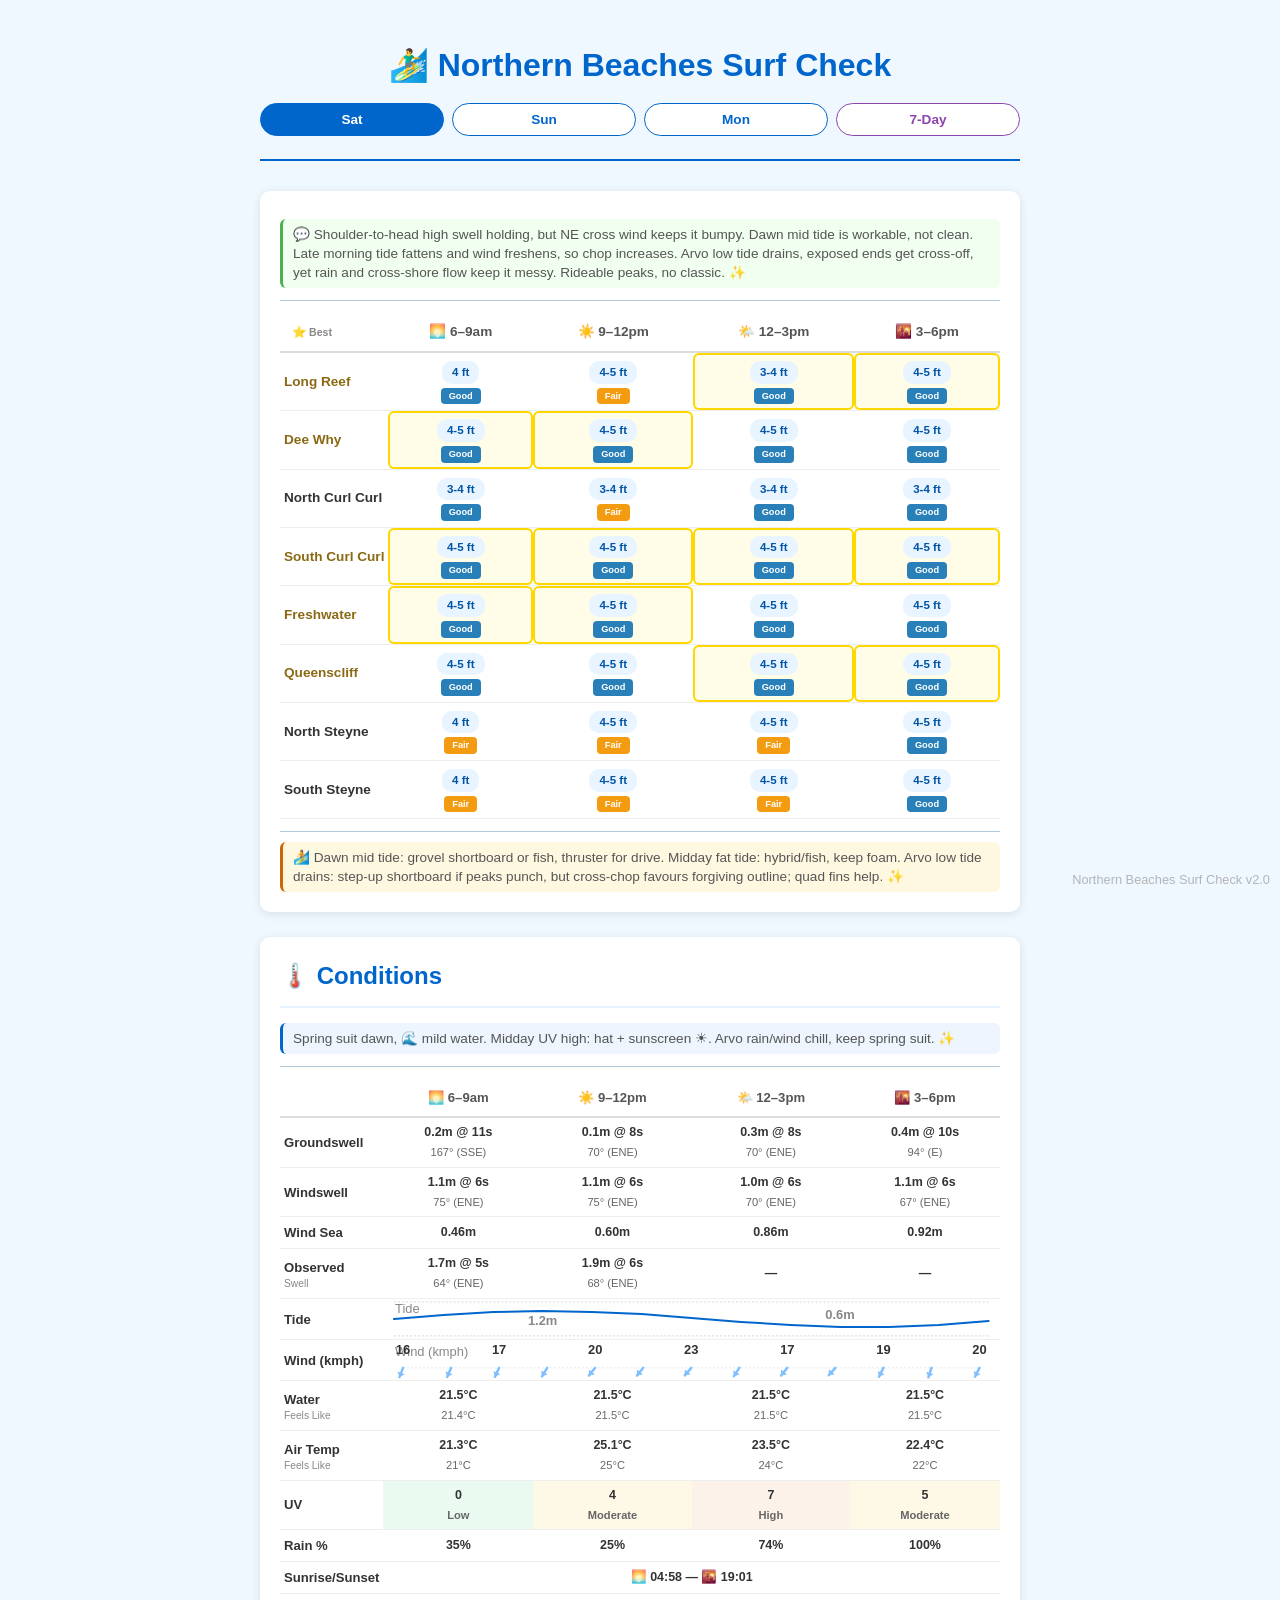
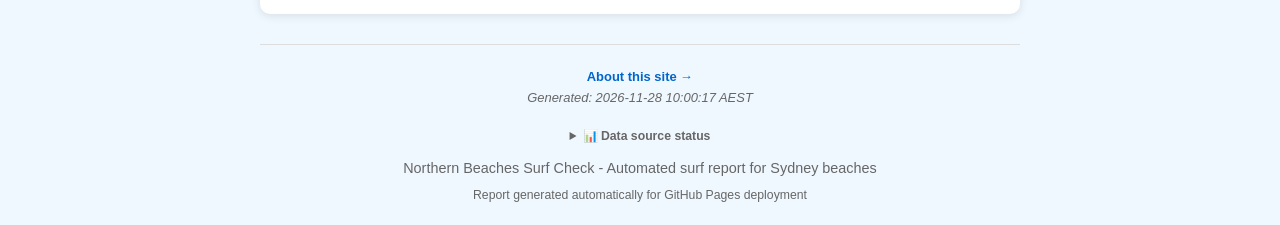
==== commit ac36435c: "Today update 2026-11-28 11:00 — LLM cached + buoy refreshed" ====
--- a/index.html
+++ b/index.html
@@ -4614,7 +4614,7 @@
             </div>
             <div style="margin-bottom:2px;">
         <svg viewBox="0 0 660 300" style="width:100%;max-width:660px;height:auto;display:block;">
-            <rect width="660" height="300" fill="#f8faff" rx="4"/><line x1="50" y1="272.0" x2="615" y2="272.0" stroke="#e0e4ec" stroke-width="1"/><text x="44" y="276.0" text-anchor="end" font-size="10" fill="#999">0.0</text><line x1="50" y1="201.73333333333335" x2="615" y2="201.73333333333335" stroke="#e0e4ec" stroke-width="1"/><text x="44" y="205.73333333333335" text-anchor="end" font-size="10" fill="#999">0.5</text><line x1="50" y1="131.4666666666667" x2="615" y2="131.4666666666667" stroke="#e0e4ec" stroke-width="1"/><text x="44" y="135.4666666666667" text-anchor="end" font-size="10" fill="#999">1.0</text><line x1="50" y1="61.20000000000002" x2="615" y2="61.20000000000002" stroke="#e0e4ec" stroke-width="1"/><text x="44" y="65.20000000000002" text-anchor="end" font-size="10" fill="#999">1.5</text><text x="8" y="14" font-size="9" fill="#0066cc" font-weight="600">H (m)</text><text x="619" y="14" font-size="9" fill="#e67e22" font-weight="600">T (s)</text><rect x="76.23214285714286" y="89.30666666666667" width="28.249999999999996" height="47.78133333333335" fill="#b3d4ff" rx="2" opacity="0.7"/><line x1="78.23214285714286" y1="118.11600000000001" x2="102.48214285714286" y2="118.11600000000001" stroke="#0066cc" stroke-width="2.5" stroke-linecap="round"/><circle cx="90.35714285714286" cy="119.3766666666667" r="3.5" fill="#e67e22" stroke="white" stroke-width="1"/><rect x="81.88214285714287" y="10.608000000000004" width="16.949999999999996" height="35.133333333333326" fill="none" stroke="#9933cc" stroke-width="1.2" rx="2" opacity="0.6"/><circle cx="90.35714285714286" cy="33.09333333333336" r="4" fill="none" stroke="#9933cc" stroke-width="2.5"/><circle cx="90.35714285714286" cy="33.09333333333336" r="1.2" fill="#9933cc"/><text x="90.35714285714286" y="296" text-anchor="middle" font-size="10" fill="#555" font-weight="500">Sat</text><text x="90.35714285714286" y="14" text-anchor="middle" font-size="10" fill="#0066cc" font-weight="500">ENE</text><rect x="156.94642857142856" y="103.36000000000001" width="28.249999999999996" height="47.78133333333332" fill="#b3d4ff" rx="2" opacity="0.7"/><line x1="158.94642857142856" y1="132.872" x2="183.19642857142856" y2="132.872" stroke="#0066cc" stroke-width="2.5" stroke-linecap="round"/><circle cx="171.07142857142856" cy="105.11666666666665" r="3.5" fill="#e67e22" stroke="white" stroke-width="1"/><text x="171.07142857142856" y="296" text-anchor="middle" font-size="10" fill="#555" font-weight="500">Sun</text><text x="171.07142857142856" y="14" text-anchor="middle" font-size="10" fill="#0066cc" font-weight="500">ENE</text><rect x="237.66071428571428" y="92.11733333333333" width="28.249999999999996" height="73.07733333333331" fill="#b3d4ff" rx="2" opacity="0.7"/><line x1="239.66071428571428" y1="132.52066666666667" x2="263.9107142857143" y2="132.52066666666667" stroke="#0066cc" stroke-width="2.5" stroke-linecap="round"/><circle cx="251.78571428571428" cy="110.90333333333331" r="3.5" fill="#e67e22" stroke="white" stroke-width="1"/><text x="251.78571428571428" y="296" text-anchor="middle" font-size="10" fill="#555" font-weight="500">Mon</text><text x="251.78571428571428" y="14" text-anchor="middle" font-size="10" fill="#0066cc" font-weight="500">SE</text><rect x="318.375" y="103.36000000000001" width="28.249999999999996" height="84.32" fill="#b3d4ff" rx="2" opacity="0.7"/><line x1="320.375" y1="160.51022222222224" x2="344.625" y2="160.51022222222224" stroke="#0066cc" stroke-width="2.5" stroke-linecap="round"/><circle cx="332.5" cy="76.02833333333331" r="3.5" fill="#e67e22" stroke="white" stroke-width="1"/><text x="332.5" y="296" text-anchor="middle" font-size="10" fill="#555" font-weight="500">Tue</text><text x="332.5" y="14" text-anchor="middle" font-size="10" fill="#0066cc" font-weight="500">SSE</text><rect x="399.08928571428567" y="145.52" width="28.249999999999996" height="59.024" fill="#b3d4ff" rx="2" opacity="0.7"/><line x1="401.08928571428567" y1="188.3826666666667" x2="425.33928571428567" y2="188.3826666666667" stroke="#0066cc" stroke-width="2.5" stroke-linecap="round"/><circle cx="413.21428571428567" cy="120.20333333333335" r="3.5" fill="#e67e22" stroke="white" stroke-width="1"/><text x="413.21428571428567" y="296" text-anchor="middle" font-size="10" fill="#555" font-weight="500">Wed</text><text x="413.21428571428567" y="14" text-anchor="middle" font-size="10" fill="#0066cc" font-weight="500">ENE</text><rect x="479.8035714285714" y="139.89866666666668" width="28.249999999999996" height="47.78133333333332" fill="#b3d4ff" rx="2" opacity="0.7"/><line x1="481.8035714285714" y1="166.13155555555556" x2="506.0535714285714" y2="166.13155555555556" stroke="#0066cc" stroke-width="2.5" stroke-linecap="round"/><circle cx="493.9285714285714" cy="142.57500000000002" r="3.5" fill="#e67e22" stroke="white" stroke-width="1"/><text x="493.9285714285714" y="296" text-anchor="middle" font-size="10" fill="#555" font-weight="500">Thu</text><text x="493.9285714285714" y="14" text-anchor="middle" font-size="10" fill="#0066cc" font-weight="500">ENE</text><rect x="560.5178571428571" y="108.98133333333334" width="28.249999999999996" height="36.53866666666667" fill="#b3d4ff" rx="2" opacity="0.7"/><line x1="562.5178571428571" y1="132.05222222222224" x2="586.7678571428571" y2="132.05222222222224" stroke="#0066cc" stroke-width="2.5" stroke-linecap="round"/><circle cx="574.6428571428571" cy="131.93166666666667" r="3.5" fill="#e67e22" stroke="white" stroke-width="1"/><text x="574.6428571428571" y="296" text-anchor="middle" font-size="10" fill="#555" font-weight="500">Fri</text><text x="574.6428571428571" y="14" text-anchor="middle" font-size="10" fill="#0066cc" font-weight="500">ENE</text><path d="M90.4 119.4 L171.1 105.1 L251.8 110.9 L332.5 76.0 L413.2 120.2 L493.9 142.6 L574.6 131.9" fill="none" stroke="#e67e22" stroke-width="1.5" stroke-dasharray="4,3" opacity="0.6"/><text x="90.35714285714286" y="284" text-anchor="middle" font-size="8" fill="#9933cc" font-weight="500">ENE</text><text x="619" y="276.0" text-anchor="start" font-size="10" fill="#e67e22">0</text><text x="619" y="226.4" text-anchor="start" font-size="10" fill="#e67e22">2</text><text x="619" y="176.8" text-anchor="start" font-size="10" fill="#e67e22">4</text><text x="619" y="127.20000000000002" text-anchor="start" font-size="10" fill="#e67e22">6</text><text x="619" y="77.6" text-anchor="start" font-size="10" fill="#e67e22">8</text><text x="619" y="28.0" text-anchor="start" font-size="10" fill="#e67e22">10</text>
+            <rect width="660" height="300" fill="#f8faff" rx="4"/><line x1="50" y1="272.0" x2="615" y2="272.0" stroke="#e0e4ec" stroke-width="1"/><text x="44" y="276.0" text-anchor="end" font-size="10" fill="#999">0.0</text><line x1="50" y1="201.73333333333335" x2="615" y2="201.73333333333335" stroke="#e0e4ec" stroke-width="1"/><text x="44" y="205.73333333333335" text-anchor="end" font-size="10" fill="#999">0.5</text><line x1="50" y1="131.4666666666667" x2="615" y2="131.4666666666667" stroke="#e0e4ec" stroke-width="1"/><text x="44" y="135.4666666666667" text-anchor="end" font-size="10" fill="#999">1.0</text><line x1="50" y1="61.20000000000002" x2="615" y2="61.20000000000002" stroke="#e0e4ec" stroke-width="1"/><text x="44" y="65.20000000000002" text-anchor="end" font-size="10" fill="#999">1.5</text><text x="8" y="14" font-size="9" fill="#0066cc" font-weight="600">H (m)</text><text x="619" y="14" font-size="9" fill="#e67e22" font-weight="600">T (s)</text><rect x="76.23214285714286" y="89.30666666666667" width="28.249999999999996" height="47.78133333333335" fill="#b3d4ff" rx="2" opacity="0.7"/><line x1="78.23214285714286" y1="118.11600000000001" x2="102.48214285714286" y2="118.11600000000001" stroke="#0066cc" stroke-width="2.5" stroke-linecap="round"/><circle cx="90.35714285714286" cy="119.3766666666667" r="3.5" fill="#e67e22" stroke="white" stroke-width="1"/><rect x="81.88214285714287" y="10.608000000000004" width="16.949999999999996" height="35.133333333333326" fill="none" stroke="#9933cc" stroke-width="1.2" rx="2" opacity="0.6"/><circle cx="90.35714285714286" cy="30.9853333333333" r="4" fill="none" stroke="#9933cc" stroke-width="2.5"/><circle cx="90.35714285714286" cy="30.9853333333333" r="1.2" fill="#9933cc"/><text x="90.35714285714286" y="296" text-anchor="middle" font-size="10" fill="#555" font-weight="500">Sat</text><text x="90.35714285714286" y="14" text-anchor="middle" font-size="10" fill="#0066cc" font-weight="500">ENE</text><rect x="156.94642857142856" y="103.36000000000001" width="28.249999999999996" height="47.78133333333332" fill="#b3d4ff" rx="2" opacity="0.7"/><line x1="158.94642857142856" y1="132.872" x2="183.19642857142856" y2="132.872" stroke="#0066cc" stroke-width="2.5" stroke-linecap="round"/><circle cx="171.07142857142856" cy="105.11666666666665" r="3.5" fill="#e67e22" stroke="white" stroke-width="1"/><text x="171.07142857142856" y="296" text-anchor="middle" font-size="10" fill="#555" font-weight="500">Sun</text><text x="171.07142857142856" y="14" text-anchor="middle" font-size="10" fill="#0066cc" font-weight="500">ENE</text><rect x="237.66071428571428" y="92.11733333333333" width="28.249999999999996" height="73.07733333333331" fill="#b3d4ff" rx="2" opacity="0.7"/><line x1="239.66071428571428" y1="132.52066666666667" x2="263.9107142857143" y2="132.52066666666667" stroke="#0066cc" stroke-width="2.5" stroke-linecap="round"/><circle cx="251.78571428571428" cy="110.90333333333331" r="3.5" fill="#e67e22" stroke="white" stroke-width="1"/><text x="251.78571428571428" y="296" text-anchor="middle" font-size="10" fill="#555" font-weight="500">Mon</text><text x="251.78571428571428" y="14" text-anchor="middle" font-size="10" fill="#0066cc" font-weight="500">SE</text><rect x="318.375" y="103.36000000000001" width="28.249999999999996" height="84.32" fill="#b3d4ff" rx="2" opacity="0.7"/><line x1="320.375" y1="160.51022222222224" x2="344.625" y2="160.51022222222224" stroke="#0066cc" stroke-width="2.5" stroke-linecap="round"/><circle cx="332.5" cy="76.02833333333331" r="3.5" fill="#e67e22" stroke="white" stroke-width="1"/><text x="332.5" y="296" text-anchor="middle" font-size="10" fill="#555" font-weight="500">Tue</text><text x="332.5" y="14" text-anchor="middle" font-size="10" fill="#0066cc" font-weight="500">SSE</text><rect x="399.08928571428567" y="145.52" width="28.249999999999996" height="59.024" fill="#b3d4ff" rx="2" opacity="0.7"/><line x1="401.08928571428567" y1="188.3826666666667" x2="425.33928571428567" y2="188.3826666666667" stroke="#0066cc" stroke-width="2.5" stroke-linecap="round"/><circle cx="413.21428571428567" cy="120.20333333333335" r="3.5" fill="#e67e22" stroke="white" stroke-width="1"/><text x="413.21428571428567" y="296" text-anchor="middle" font-size="10" fill="#555" font-weight="500">Wed</text><text x="413.21428571428567" y="14" text-anchor="middle" font-size="10" fill="#0066cc" font-weight="500">ENE</text><rect x="479.8035714285714" y="139.89866666666668" width="28.249999999999996" height="47.78133333333332" fill="#b3d4ff" rx="2" opacity="0.7"/><line x1="481.8035714285714" y1="166.13155555555556" x2="506.0535714285714" y2="166.13155555555556" stroke="#0066cc" stroke-width="2.5" stroke-linecap="round"/><circle cx="493.9285714285714" cy="142.57500000000002" r="3.5" fill="#e67e22" stroke="white" stroke-width="1"/><text x="493.9285714285714" y="296" text-anchor="middle" font-size="10" fill="#555" font-weight="500">Thu</text><text x="493.9285714285714" y="14" text-anchor="middle" font-size="10" fill="#0066cc" font-weight="500">ENE</text><rect x="560.5178571428571" y="108.98133333333334" width="28.249999999999996" height="36.53866666666667" fill="#b3d4ff" rx="2" opacity="0.7"/><line x1="562.5178571428571" y1="132.05222222222224" x2="586.7678571428571" y2="132.05222222222224" stroke="#0066cc" stroke-width="2.5" stroke-linecap="round"/><circle cx="574.6428571428571" cy="131.93166666666667" r="3.5" fill="#e67e22" stroke="white" stroke-width="1"/><text x="574.6428571428571" y="296" text-anchor="middle" font-size="10" fill="#555" font-weight="500">Fri</text><text x="574.6428571428571" y="14" text-anchor="middle" font-size="10" fill="#0066cc" font-weight="500">ENE</text><path d="M90.4 119.4 L171.1 105.1 L251.8 110.9 L332.5 76.0 L413.2 120.2 L493.9 142.6 L574.6 131.9" fill="none" stroke="#e67e22" stroke-width="1.5" stroke-dasharray="4,3" opacity="0.6"/><text x="90.35714285714286" y="284" text-anchor="middle" font-size="8" fill="#9933cc" font-weight="500">ENE</text><text x="619" y="276.0" text-anchor="start" font-size="10" fill="#e67e22">0</text><text x="619" y="226.4" text-anchor="start" font-size="10" fill="#e67e22">2</text><text x="619" y="176.8" text-anchor="start" font-size="10" fill="#e67e22">4</text><text x="619" y="127.20000000000002" text-anchor="start" font-size="10" fill="#e67e22">6</text><text x="619" y="77.6" text-anchor="start" font-size="10" fill="#e67e22">8</text><text x="619" y="28.0" text-anchor="start" font-size="10" fill="#e67e22">10</text>
         </svg>
     </div>
         </div>
@@ -4647,24 +4647,24 @@
 
   <div class="footer">
     <p><a href="./about.html" style="color: #0066cc; text-decoration: none; font-weight: 600; font-size: 0.9em;">About this site →</a></p>
-    <p class="timestamp" style="margin-bottom: 8px; font-size: 0.9em;">Generated: 2026-11-28 10:00:08 AEST</p>
+    <p class="timestamp" style="margin-bottom: 8px; font-size: 0.9em;">Generated: 2026-11-28 10:00:17 AEST</p>
     <details style="margin:10px 0; text-align:left; display:inline-block;">
       <summary style="cursor:pointer; color:#666; font-size:0.85em; font-weight:600;">📊 Data source status</summary>
       <table style="margin:4px 0 0 0; font-size:0.85em; border-collapse:collapse;">
         <tr>
-                <td style="text-align:left;padding:2px 8px;">⏳ Open-Meteo Weather API</td>
-                <td style="text-align:center;padding:2px 8px;font-weight:bold;color:#f57c00;">Cache</td>
-                <td style="text-align:right;padding:2px 8px;color:#666;">Within TTL</td>
-            </tr>
-<tr>
                 <td style="text-align:left;padding:2px 8px;">⏳ Open-Meteo Marine API</td>
                 <td style="text-align:center;padding:2px 8px;font-weight:bold;color:#f57c00;">Cache</td>
                 <td style="text-align:right;padding:2px 8px;color:#666;">Within TTL</td>
             </tr>
 <tr>
-                <td style="text-align:left;padding:2px 8px;">✅ MHL Sydney Buoy (THREDDS)</td>
-                <td style="text-align:center;padding:2px 8px;font-weight:bold;color:#2e7d32;">Live API</td>
-                <td style="text-align:right;padding:2px 8px;color:#666;">30-min avg at 2026-11-28T07:00 AEST</td>
+                <td style="text-align:left;padding:2px 8px;">⏳ MHL Sydney Buoy (THREDDS)</td>
+                <td style="text-align:center;padding:2px 8px;font-weight:bold;color:#f57c00;">Cache</td>
+                <td style="text-align:right;padding:2px 8px;color:#666;">Within TTL</td>
+            </tr>
+<tr>
+                <td style="text-align:left;padding:2px 8px;">⏳ Open-Meteo Weather API</td>
+                <td style="text-align:center;padding:2px 8px;font-weight:bold;color:#f57c00;">Cache</td>
+                <td style="text-align:right;padding:2px 8px;color:#666;">Within TTL</td>
             </tr>
 <tr>
                 <td style="text-align:left;padding:2px 8px;">✅ MHL Sydney Buoy (THREDDS 30-min avg)</td>
